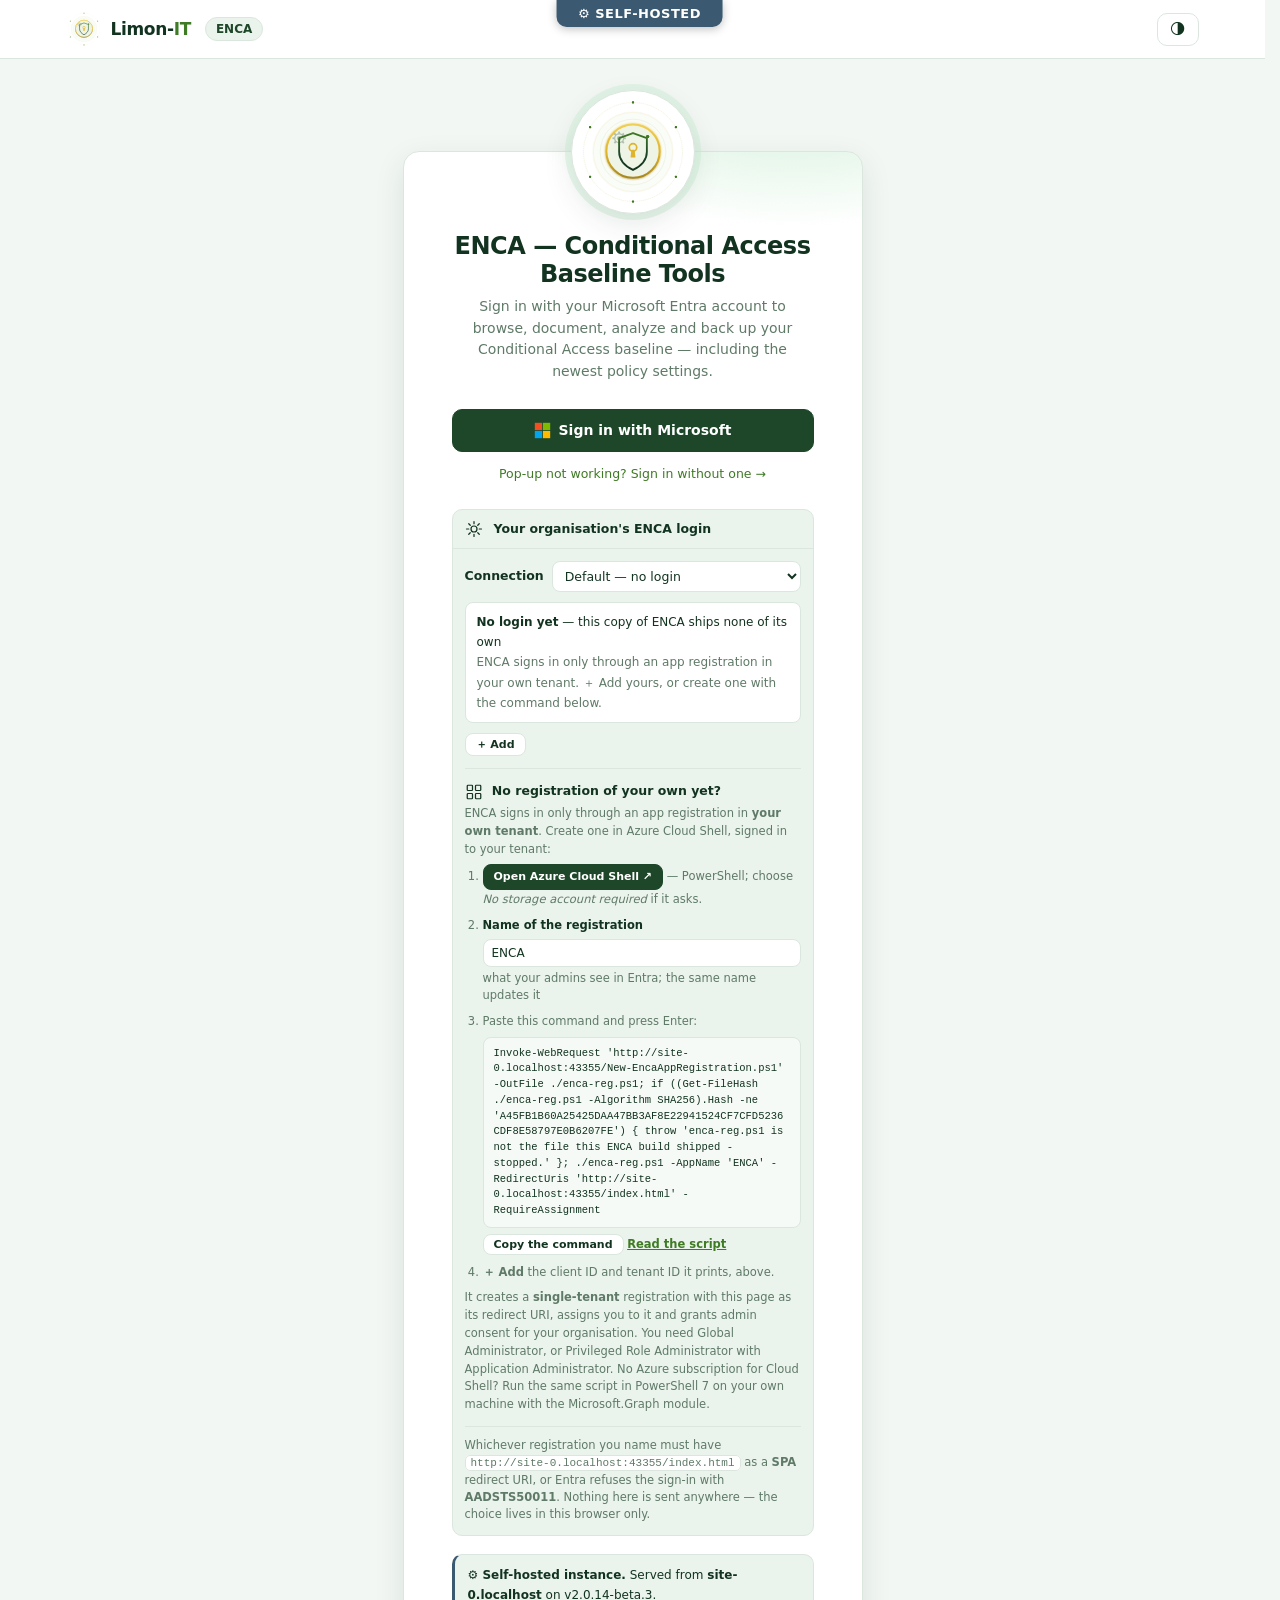
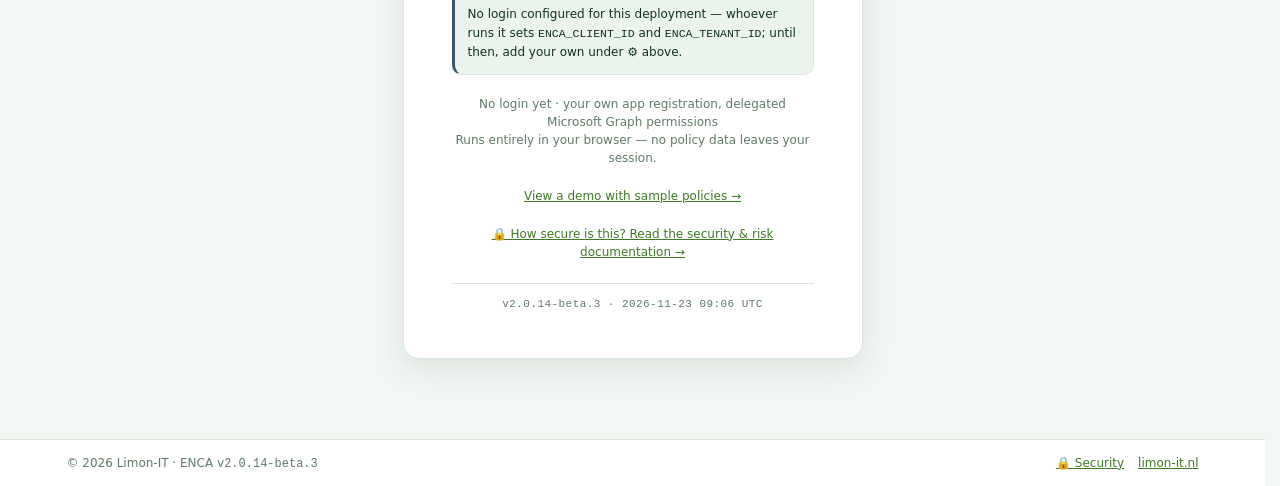
==== index.html @ cac981d9 "33603: 📊 Deployment dashboard 0.7.0 — what's missing for the rollout: Missing (no group, a twin miss" ====
<!DOCTYPE html>
<html lang="en">
<head>
<meta charset="UTF-8">
<meta name="viewport" content="width=device-width, initial-scale=1.0">
<!-- CSP via meta tag (GitHub Pages cannot set headers). Note: frame-ancestors
     is not enforceable from a meta tag. frame-src allows MSAL's hidden iframe
     for silent token renewal; img-src data:/blob: is needed for PNG/PDF export
     and the tenant branding logo.

     management.azure.com is the Azure Resource Manager. It was MISSING here
     from the day js/groupuse.js first read Azure RBAC, so every ARM call the
     app made was blocked by this policy — and because the Group Analyzer
     reports an area it could not read rather than failing, the Azure area
     came back empty and looked like a tenant with no role assignments. A
     silent wrong answer, from a tool whose whole value is being right about
     what it found. Widening connect-src is not something to do lightly; this
     one names a host the app has always intended to reach.

     api.github.com and raw.githubusercontent.com (build 25243, roadmap R36):
     js/baselineLive.js reads the Conditional Access Baseline by Joey
     Verlinden from his repository — two API calls for the latest release and
     its file listing, then the policy JSONs from raw. Read-only, unauthenticated,
     one read per session, and the bundled snapshot stays as the fallback. No
     other file talks to either host. -->
<meta http-equiv="Content-Security-Policy" content="default-src 'self'; script-src 'self'; style-src 'self' 'unsafe-inline'; img-src 'self' data: blob: https://limo.goatcounter.com; connect-src 'self' https://graph.microsoft.com https://login.microsoftonline.com https://management.azure.com https://limo.goatcounter.com https://enca.limon-it.nl https://api.github.com https://raw.githubusercontent.com https://cloudflare-dns.com; frame-src https://login.microsoftonline.com; object-src 'none'; base-uri 'self'; form-action 'self'">
<!-- FIRST: stops the MSAL sign-in popup (and the silent-renewal iframe)
     from loading the whole app and eating its own auth response. -->
<script src="js/popup-guard.js?v=33603"></script>
<title>ENCA · Conditional Access Baseline Tools · Limon-IT</title>
<link rel="icon" id="favicon" href="assets/favicon.svg?v=33603" type="image/svg+xml">
<link rel="stylesheet" href="css/app.css?v=33603">
<!-- Deliberately BLOCKING, before first paint: applies this browser's known
     self-host branding (palette, logo, favicon) so a branded instance never
     flashes the default look on load. No-op without a stored brand. -->
<script src="js/selfhost-boot.js?v=33603"></script>
<!-- Anonymous, aggregate usage counting (GoatCounter): page views and
     tool-open counts only. No cookies, no identifiers, no tenant or policy
     data. count.js is self-hosted so the CSP allows only the count endpoint.
     Blocking it breaks nothing. Disclosed in README.md § privacy. -->
<script src="js/counter.js?v=33603"></script>
<script data-goatcounter="https://limo.goatcounter.com/count" async src="vendor/count.js?v=33603"></script>
<link rel="stylesheet" href="css/workspace.css?v=33603">
<link rel="stylesheet" href="css/workspaces.css?v=33603">
<link rel="stylesheet" href="css/tool-layout.css?v=33603">
<link rel="stylesheet" href="css/list-detail.css?v=33603">
<link rel="stylesheet" href="css/flat-icons.css?v=33603">
</head>
<body>

<header>
  <div class="hwrap">
    <button class="btn workspace-menu" id="workspaceMenu" aria-label="Open navigation" aria-controls="sideNav" aria-expanded="false" hidden>☰</button>
    <div class="logo" id="logoHome" title="Back to tools">
      <img id="brandLogo" src="assets/logo-mark-light.svg?v=33603" width="34" height="34" alt="ENCA">
      <b id="brandOrg">Limon-<span>IT</span></b>
    </div>
    <span class="app-tag" id="brandTag">ENCA</span>
    <!-- The header's own "Tools" home button is gone (build 25258): the tab
         bar under it carries the same home icon, so the two sat one above the
         other doing one job. The logo still goes home too. -->
    <span class="workspace-context" id="workspaceContext" hidden></span>
    <div class="spacer"></div>
    <button class="btn" id="themeBtn" title="Theme: Auto (follows your device)"><span class="tico">🌗</span></button>
    <div class="tenant" id="tenantBox">
      <!-- The account button is the initials circle alone (25259). Tenant,
           signed-in user, Copy tenant ID, Branding settings and Sign out all
           live in its menu — none of them is needed more than once a session,
           and the header is for the tools. -->
      <span class="tag ok" id="baselineBadge" style="display:none;cursor:help" title="Baseline tenant detected — this session behaves differently from a regular tenant: the Gap and MS Learn checks review the persona baseline policies including the ones deployed Off (non-persona policies are skipped), MS Learn's Apply-fixes can write recommended policies here, and 🗄 Backup (JSON) backs up the baseline catalog only — the persona policies and the dependencies they reference, never this tenant's own Conditional Access. On a regular tenant those checks are read-only and scoped to enabled policies, and Backup takes whatever you select.">🧪 baseline tenant</span>
      <button class="acct" id="acctBtn" aria-haspopup="menu" aria-expanded="false" title="Account">
        <span class="avatar" id="avatar"></span>
      </button>
      <div class="acct-menu" id="acctMenu" role="menu" hidden>
        <div class="acct-menu-head">
          <span class="acct-menu-lbl">Tenant</span>
          <b id="tenantName"></b>
          <span class="acct-menu-lbl">Signed in as</span>
          <b id="acctMenuName"></b><span class="mini" id="tenantUser"></span>
        </div>
        <button type="button" role="menuitem" id="copyTenantBtn">Copy tenant ID</button>
        <button type="button" role="menuitem" id="onboardBtn" title="Register ENCA in this tenant, or check the registration this copy signs in with (R59)">🪪 Add my own app registration…</button>
        <button type="button" role="menuitem" id="brandingBtn">Branding settings</button>
        <div class="acct-menu-sep"></div>
        <button type="button" role="menuitem" id="signOutBtn">Sign out</button>
      </div>
    </div>
  </div>
</header>

<!-- Tool tab bar — jump between tools without going back to the home grid.
     Populated from the tool tiles at startup; shown once signed in. -->
<nav class="toolnav" id="toolNav" style="display:none"></nav>

<!-- Side navigation (ported from TUNO) — the console's map: every tool,
     grouped as on the home grid, reachable from anywhere once signed in. The
     tab bar stays and the two do different jobs: the sidebar is WHERE YOU CAN
     GO, the tabs are WHAT YOU HAVE OPEN. Built at sign-in by app.js from the
     home grid's own sections and tiles — never a second copy of the list.
     Hidden below 1240px (the stylesheet's existing narrow breakpoint) and
     on the sign-in screen. -->
<aside class="sidenav" id="sideNav" style="display:none"></aside>

<main>
  <!-- ============ LOGIN ============ -->
  <section id="screen-login" class="screen active">
    <div class="login-card">
      <img id="brandLogoLogin" src="assets/logo-mark-light.svg?v=33603" width="76" height="76" alt="ENCA">
      <h1 id="brandLoginTitle">ENCA — Conditional Access Baseline Tools</h1>
      <p id="brandLoginBlurb">Sign in with your Microsoft Entra account to browse, document, analyze and back up your Conditional Access baseline — including the newest policy settings.</p>
      <button class="btn primary ms-btn" id="signInBtn">
        <svg width="17" height="17" viewBox="0 0 21 21"><rect x="1" y="1" width="9" height="9" fill="#f25022"/><rect x="11" y="1" width="9" height="9" fill="#7fba00"/><rect x="1" y="11" width="9" height="9" fill="#00a4ef"/><rect x="11" y="11" width="9" height="9" fill="#ffb900"/></svg>
        Sign in with Microsoft
      </button>
      <!-- Populated on any failed attempt. Inline rather than an alert: a
           sign-in that fails on a tenant policy is something you read and act
           on, not something you dismiss. -->
      <div class="login-err" id="loginErr" style="display:none"></div>
      <p class="login-alt"><a href="#" id="noPopupLink">Pop-up not working? Sign in without one →</a></p>
      <!-- ⚙ CONNECTION — which app registration, and which tenant (build 25399).
           The registration used to be a deployment-time fact: edit js/authConfig.js,
           or serve a js/authConfig.local.js beside it. That is right for an
           organisation standing up its own copy and wrong for the two things done
           daily — signing in to ANOTHER tenant (a customer's directory; an
           authority change that needs no new registration at all), and trying a
           registration you have just created before committing it to a file.
           Filled and wired by js/connection.js; the choice lives in THIS BROWSER
           and never reaches the site, a server or any tenant. -->
      <details class="login-conn" id="loginConn">
        <summary id="connSummary">⚙ Your organisation's ENCA login</summary>
        <div class="conn-body">
          <div class="conn-row"><label for="connPick">Connection</label><select id="connPick"></select></div>
          <div class="conn-cur" id="connCur"></div>
          <div class="conn-actions">
            <button type="button" class="btn sm" id="connAdd">＋ Add</button>
            <button type="button" class="btn sm" id="connEdit" style="display:none">✎ Edit</button>
            <button type="button" class="btn sm" id="connForget" style="display:none">✕ Forget</button>
          </div>
          <form class="conn-form" id="connForm" style="display:none">
            <label for="connName">Name</label>
            <input id="connName" type="text" autocomplete="off" maxlength="60" placeholder="Contoso — own registration">
            <label for="connClient">Application (client) ID</label>
            <input id="connClient" type="text" autocomplete="off" spellcheck="false" placeholder="00000000-1111-2222-3333-444444444444">
            <p class="conn-hint">Required — from the Overview page of your ENCA registration.</p>
            <label for="connTenant">Tenant</label>
            <input id="connTenant" type="text" autocomplete="off" spellcheck="false" placeholder="contoso.onmicrosoft.com or a tenant ID">
            <p class="conn-hint">Required — the tenant the registration lives in, as its tenant ID or a verified domain. Shared endpoints (<code>organizations</code>, <code>common</code>) are refused: ENCA signs in only through a registration in your own tenant.</p>
            <div class="conn-err" id="connErr" style="display:none"></div>
            <div class="conn-actions">
              <button type="submit" class="btn primary sm">Save &amp; use</button>
              <button type="button" class="btn sm" id="connCancel">Cancel</button>
            </div>
          </form>
          <!-- 🪪 OWN REGISTRATION (R59) — the THIRD answer to the one question
               this panel asks: which registration signs you in. It used to be a
               separate line under the fold, which made two cards of one
               question and let that line offer to sign you in to your own
               tenant while the panel above it said, correctly, "that directory
               only". Painted by paintRoute() in js/connection.js in one of two
               forms, decided by the ACTIVE AUTHORITY and never by the hostname:
               a registration another directory can reach is a foothold the
               wizard can use, a single-tenant one owned by somebody else is
               not, and no wording makes it one. The static markup here is the
               neutral form — what shows if the script never runs. -->
          <div class="conn-route" id="loginOnboard">
            <h4>🪪 No registration of your own yet?</h4>
            <div id="connRouteBody"><p>Register ENCA in your own tenant — which route is open depends on the registration named above.</p></div>
          </div>
          <p class="conn-hint conn-redirect" id="connRedirect"></p>
        </div>
      </details>
      <!-- Filled in by markSelfHostedLogin() in js/app.js, and ONLY on a host
           that is neither BRANDING.host nor BRANDING.betaHost. The ribbon at
           the top of the page is a glance; this is the same fact stated where
           somebody is about to consent, naming the host it is served from and
           the app registration that will receive the consent. -->
      <div class="login-note login-selfhost" id="loginSelfHost" style="display:none"></div>
      <!-- "Multi-tenant" was hard-coded, and on a single-tenant deployment it
           contradicted the self-hosted notice directly above it. setAudience()
           in js/app.js reads it from AUTH_CONFIG.authority on every host, so
           the card cannot disagree with the registration it will actually
           use. Since 32709 there is no multi-tenant case: the static text is
           the single-tenant one, and the script says "No login yet" when the
           copy has none. -->
      <div class="login-note">
        <span id="loginAudience">Single-tenant</span> · your own app registration, delegated Microsoft Graph permissions<br>
        Runs entirely in your browser — no policy data leaves your session.
      </div>
      <div class="login-note"><a href="?demo=1">View a demo with sample policies →</a></div>
      <div class="login-note"><a href="SECURITY.md" id="secLinkLogin" target="_blank" rel="noopener">🔒 How secure is this? Read the security &amp; risk documentation →</a></div>
      <div class="build-stamp" id="buildStamp" title="Build number matches the asset version — if this is not the version you pushed, hard-refresh"></div>
    </div>
  </section>

  <!-- ============ LOADING ============ -->
  <section id="screen-loading" class="screen">
    <div class="login-card">
      <div class="spinner"></div>
      <h1 style="font-size:18px">Reading your tenant…</h1>
      <p class="mini muted" id="loadStatus">Fetching Conditional Access policies</p>
    </div>
  </section>

  <!-- ============ TOOLS HOME ============ -->
  <section id="screen-home" class="screen">
    <!-- TILE TAGS — these are not decoration. A tile carrying NEW, BETA or
         UPDATED is exempt from the home-page collapse (see initHomeSections in
         app.js), so it is always on screen without expanding a section.
           NEW      a tool that did not exist in the previous release
           BETA     shipped, still proving itself; may change or be withdrawn
           UPDATED  an existing tool that changed in this release
         Clear UPDATED at the start of the next cycle — a stale flag takes a slot
         from something that genuinely changed. -->
    <div class="workspace-home-intro"><div><span class="workspace-eyebrow">Conditional Access workspace</span><h1>A clear view. A deliberate change.</h1><p>Inspect policies, review the evidence and prepare your next rollout from one workspace.</p></div><div class="workspace-actions"><button class="btn primary" data-workspace-tool="policies">Open policies →</button><button class="btn" data-workspace-tool="deploy">Plan a rollout</button></div></div>
    <!-- OVERVIEW (25419) — drawn from what sign-in already read and from the
         last result of each on-demand tool. Empty until a tenant is loaded. -->
    <div id="overview" class="overview" hidden></div>
    <h2 class="home-title">Tools <span class="home-count" id="homeCount"></span></h2>
    <!-- TEMPORARY TOOLS — tools that exist for a dated migration or retirement.
         Each one names the date it stops mattering, and the section is removed
         once its last date has passed. Deliberately FIRST on the page: a
         deadline-driven tool that sits below the fold is a tool that gets
         opened after the deadline. -->
    <div class="tool-sec"><h3>⏳ Temporary tools</h3><p>Deadline-driven tools for a dated migration or retirement. Each one names the date it stops mattering — and leaves once that date has passed.</p></div>
    <div class="tools">
      <div class="tool tool-tile" id="toolSmsVoice">
        <div class="tool-ic">📵</div><h3>SMS &amp; voice retirement <span class="tag new">BETA</span> <span class="tag upd">UPDATED</span></h3>
        <p>Microsoft retires its SMS and voice MFA delivery on <b>1 February 2027</b> — and from <b>1 September 2026</b> everyone still enabled for them is auto-enabled for passkeys and nudged at sign-in. Who is still in the SMS/Voice policy scope, who actually has a phone method registered, and who would be <b>locked out</b> — with Markdown and CSV export. <span class="tag">read-only</span></p>
      </div>
      <div class="tool tool-tile" id="toolMemberOf">
        <div class="tool-ic">🧷</div><h3>memberOf retirement <span class="tag new">BETA</span></h3>
        <p>The <code>memberOf</code> dynamic rule operator leaves preview on <b>3 November 2026</b>. Rules still using it don't fail — they <b>stop updating</b> and keep handing out whatever membership they held that day. Scans all <b>three</b> surfaces Microsoft names — dynamic groups, dynamic administrative units and entitlement-management auto-assignment policies — then says what it costs: which <b>Conditional Access</b> policies point at each group, whether it's an <b>include</b> that quietly stops covering joiners or an <b>exclude</b> that becomes a permanent bypass, which groups carry licensing, and which access packages stop being handed out. Owner notification, Markdown and CSV export. <span class="tag ok">reads only</span></p>
      </div>
      <div class="tool tool-tile" id="toolDeviceCleanup">
        <div class="tool-ic">🧹</div><h3>Entra device cleanup <span class="tag new">BETA</span> <span class="tag new">NEW</span> <span class="tag upd">UPDATED</span></h3>
        <p><b>Workspace 03 · Entra Tools.</b> Stale directory devices in two deliberate steps: <b>disable</b> after 30 days without contact, <b>delete</b> after 90 — and only what is already disabled. Every write reads the device again first and back after; a device that woke up is skipped, one re-enabled since is never deleted, and ↩ Re-enable takes a disable back. A Markdown report of everything done. Ported from TUNO T25. <span class="tag block">writes to tenant</span></p>
      </div>
      <div class="tool tool-tile" id="toolAppAccess">
        <div class="tool-ic">🔑</div><h3>App access review <span class="tag new">BETA</span> <span class="tag new">NEW</span></h3>
        <p><b>Workspace 03 · Entra Tools.</b> Every app that can reach this tenant’s data — <b>what it can do</b>, <b>who let it in</b>, <b>whether it is still used</b> — one row per app with the verdict in plain words. App governance for tenants without Defender for Cloud Apps (Business Premium): Tier 0 and endpoint apps first, unverified publishers, unused apps and client secrets; <b>who can do what</b> (assign roles, push to every device, reach every mailbox); the consent settings; and per app approve, restrict, reduce, quarantine or remove — each with its impact and way back first, the decision written on the app. Markdown report and CSV. <span class="tag block">writes to tenant</span></p>
      </div>
      <div class="tool tool-tile" id="toolHarden">
        <div class="tool-ic">🛡</div><h3>Securing M365 <span class="tag new">BETA</span> <span class="tag new">NEW</span></h3>
        <p><b>Workspace 03 · Entra Tools.</b> The tenant's Microsoft 365 security settings read against a hardening baseline — Entra user and group settings, authentication methods, devices, apps and consent, guests, privileged access, SharePoint, mail DNS (SPF, DKIM, DMARC) and Conditional Access — every one a browser can reach. What Microsoft Graph can change is <b>fixed from here</b>: tick the failures, read each change's impact and way back, type FIX; a snapshot makes ↩ Undo possible. What only PowerShell can read (Exchange, Defender for Office, Purview, Teams) comes from a <b>read-only script</b> whose result you load back; portal-only settings are attested, and the attestation is kept in the tenant. Markdown report. <span class="tag block">writes to tenant</span></p>
      </div>
      <div class="tool tool-tile" id="toolEgress">
        <div class="tool-ic">🛰</div><h3>Egress &amp; location impact <span class="tag new">BETA</span> <span class="tag upd">UPDATED</span></h3>
        <p><b>Workspace 03 · Entra Tools.</b> What happens to Conditional Access when sign-ins leave through a <b>different public IP</b> — a cloud proxy such as Netskope or Zscaler, a new office line, a VPN. Paste the egress IPs: every policy with a location condition is judged <b>today</b> (from the trusted office ranges) and <b>via the egress</b>, side by side — over <b>IPv4 and IPv6</b> as separate paths — who would be blocked, who gets an extra prompt, which policy loses its protection — with the country <b>looked up in the sign-in log</b>, an <b>If trusted</b> comparison and a Markdown export. Here until the egress decision (P-2716) is made. <span class="tag ok">reads only</span></p>
      </div>
    </div>
    <div class="tool-sec"><h3>🗂 Explore &amp; document</h3><p>Read your baseline and turn it into something shareable.</p></div>
    <div class="tools">
      <div class="tool tool-tile" id="toolUserImpact">
        <div class="tool-ic">🗣</div><h3>User impact brief</h3>
        <p>The rollout email, written by the tenant itself: what people will notice and what will deliberately no longer be possible, derived from the Conditional Access policies actually deployed — with what is live today kept apart from what changes at go-live. Filter by audience, export as Markdown or a Word document for the communications team.</p>
      </div>
      <div class="tool tool-tile" id="toolPolicies">
        <div class="tool-ic">🗂</div><h3>Policies <span class="tag upd">UPDATED</span></h3>
        <p>Browse all Conditional Access policies as cards, a list or a settings matrix — grouped by persona. One screen, and the action bar does the rest: <b>📄 Create documentation</b> (Word, PDF, PNG or a PNG bundle, with auditor-ready pages for the restricted units protecting exclusion groups), <b>🗄 Backup (JSON)</b> to a zip with its dependencies, <b>🔍 Gap analyse</b>, <b>👥 Assign groups or roles</b>, <b>🎚 Set policy state</b> and <b>⧉ Clone in builder</b> — the three reads falling back to every visible policy when nothing is selected, the writes asking for an explicit pick. Open a card and <b>✎ Edit this policy</b> — first in the card's action row since build 25456: every box a form, a diff of what changes, whole-section writes. On a baseline tenant the document and the backup are scoped to the baseline catalog. <span class="tag block">writes to tenant</span></p>
      </div>
    </div>
    <div class="tool-sec"><h3>🔍 Analyse &amp; simulate</h3><p>Work out what your policies actually do, and to whom.</p></div>
    <div class="tools">
      <div class="tool tool-tile" id="toolAnalyze">
        <div class="tool-ic">🔍</div><h3>Gap analyse <span class="tag upd">UPDATED</span></h3>
        <p>Who your policies actually cover, as a funnel: every user, then the ones a policy targets, then the ones an exclusion takes back out, then the ones holding the licence their own policies oblige. The last stage has its own tab — <b>🎫 Licences</b> — because the obligation is the interesting half: Microsoft's licence usage blade counts who <i>triggered</i> a policy last month, while every user your policies <i>target</i> needs Entra ID P1, and risk conditions need P2.</p>
      </div>
      <div class="tool tool-tile" id="toolWhatIf">
        <div class="tool-ic">🧪</div><h3>What-If <span class="tag upd">UPDATED</span></h3>
        <p>Two ways round the same question, one evaluator behind both. <b>🧪 One sign-in</b> — describe a sign-in (user, app, platform, client, location, device state, risk) and see which policies would apply with the controls required, and which would not and why. <b>⚡ Every simulation</b> — turn it around: per policy, every sign-in the policy <i>implies</i> and the control each one should or should not enforce, optionally narrowed to one user or persona group. Ported from Jasper Baes' CA Validator.</p>
      </div>
      <div class="tool tool-tile" id="toolWhoIs">
        <div class="tool-ic">🕵</div><h3>Who is … to CA <span class="tag new">BETA</span> <span class="tag upd">UPDATED</span></h3>
        <p>Pick the subject; the picture is the same one. <b>🕵 A user</b> — which deployment group she is in and how she got there (direct, or nested via which parent), every policy that reaches her or misses her and why, her sign-ins, the applications she signs in to and which exclusion covers each, her risk, what goes live next. <b>🌊 A group</b> — the same for a whole wave: who is in it and how, which policies target it, how many members an exclusion takes back out, and every member's forecast. <b>⚖ Compare users</b> — two or more side by side, where Conditional Access treats them differently and which group or role membership is behind it. One subject resolver and one policy ladder under all three.</p>
      </div>
      <div class="tool tool-tile" id="toolDeployDash">
        <div class="tool-ic">📊</div><h3>Deployment dashboard <span class="tag new">BETA</span> <span class="tag upd">UPDATED</span></h3>
        <p>The rollout as a picture, the way T28 draws it in TUNO. <b>Every enabled user</b> in the tenant against the <code>CAD-SEC-U-DG-*</code> deploy groups: who is in which group and how (direct, nested through a region group, by hand), who is <b>left out</b> of every group and why, which policies reach each group and in what state, and how many members an <b>exclusion</b> takes back out — a pie, by what. Per group, 🌊's <b>go-live readiness</b> on request. One page, exportable as HTML for people without ENCA. Reads only.</p>
      </div>
      <div class="tool tool-tile" id="toolSpGap">
        <div class="tool-ic">🫥</div><h3>Apps with no service principal <span class="tag new">BETA</span> <span class="tag upd">UPDATED</span></h3>
        <p>Apps that signed in over the last 30 days and have <b>no service principal</b> in this tenant. Such an app is not in the Conditional Access app picker — it can be neither included nor excluded by name; only a policy on All resources reaches it. One Graph call lists them; for each one: which policies would apply the moment it exists, whether a policy already excludes the id (a phantom exclusion), and what Entra recorded on its newest sign-in.</p>
      </div>
      <div class="tool tool-tile" id="toolGroupUse">
        <div class="tool-ic">🔗</div><h3>User or Group analyzer <span class="tag upd">UPDATED</span></h3>
        <p>Where is a group actually used? One group or user checked against Conditional Access, Entra roles, apps and licensing, Intune, Microsoft 365 and Azure RBAC — or sweep every group and find the ones nothing references. <span class="tag grant">extra permissions</span></p>
      </div>
      <div class="tool tool-tile" id="toolExclusions">
        <div class="tool-ic">🚪</div><h3>Exclusion analyzer <span class="tag upd">UPDATED</span></h3>
        <p>Every exclusion across all policies — users, groups (expanded to members, with the nested groups they came through), roles, guest types, apps and locations — in an exclusion × policy matrix, with a risk review that flags an exclusion group fed by nesting.</p>
      </div>
      <div class="tool tool-tile" id="toolAudit">
        <div class="tool-ic">🕓</div><h3>Changes <span class="tag upd">UPDATED</span></h3>
        <p>What moved, from either source. <b>🕓 Audit log</b> — who changed which Conditional Access resource, when, and exactly what changed: a field-level diff of every policy, named location and authentication strength edit, as far back as your licence keeps (about 30 days). <b>📉 Snapshot file</b> — take a snapshot today, compare a later run against it, and see what moved with no retention limit at all, because the history is a file you keep. One diff engine behind both, ranked by severity.</p>
      </div>
      <div class="tool tool-tile" id="toolSignins">
        <div class="tool-ic">🚦</div><h3>Sign-in log <span class="tag upd">UPDATED</span></h3>
        <p>One read of the sign-in window, three questions of it. <b>🚦 Failures</b> — which sign-ins Conditional Access failed <b>or interrupted</b> and which policy did it, per policy: who, on which app, from where, with the controls that weren't met, CSV export and a one-click replay in What-If. <b>🎚 Report-only impact</b> — what happens the day a staged policy goes live, per policy and per user. <b>🛂 Session controls</b> — what a session control actually <i>did</i>, from Defender. <b>🤖 Workload identities</b> <span class="tag new">BETA</span> — the service-principal policies against the service principal sign-ins: who they reach, what they blocked, and who no policy can reach. Tabs over one window and one consent, so switching costs no second read.</p>
      </div>
    </div>
    <div class="tool-sec"><h3>🧬 Compare against a baseline</h3><p>Measure this tenant against a reference set of policies.</p></div>
    <div class="tools">
      <div class="tool tool-tile" id="toolGapCheck">
        <div class="tool-ic">🛡</div><h3>Checks <span class="tag upd">UPDATED</span></h3>
        <p>What is wrong with this baseline, judged against four references — each its own tab, each asking for its own permissions on its own run. <b>🛡 Bypass &amp; Swiss cheese</b> — known Conditional Access bypasses and the holes a stack of policies leaves between them: MFA coverage, FOCI token sharing, break-glass coverage, bypass apps, the persona × control matrix. <b>📘 Microsoft Learn</b> — the exclusions and limitations Microsoft documents, with buildable fixes. <b>📐 CIS 5.2.2</b> — the 17 automated Conditional Access recommendations of the CIS Microsoft 365 Foundations Benchmark, per control. <b>🖥 Intune reality</b> — the other half of a require-compliant-device grant: whether the policy's scope is actually assigned an Intune compliance policy at all. <b>🔑 Passkeys</b> <span class="tag new">BETA</span> — the policies that require a passkey against the Passkey (FIDO2) method: can the people in scope register and use one — and a Configure panel for the method. <b>🎫 CAE &amp; token protection</b> <span class="tag new">BETA</span> — which personas have token protection, on which supported resources and platforms, and where continuous access evaluation is switched off or strict. <b>📏 Naming</b> <span class="tag new">BETA</span> — the CA-number convention checked: unnumbered policies, one number used twice, numbers outside every persona range, and names that say one persona while the number or the assignment says another.</p>
      </div>
      <div class="tool tool-tile" id="toolBaseline">
        <div class="tool-ic">🧬</div><h3>Baseline <span class="tag upd">UPDATED</span></h3>
        <p>Match this tenant against a Conditional Access baseline: which baseline policies are present, outdated or missing — then import the gap. <b>Three catalogs, one picker in the toolbar</b> — <b>🧬 CloudFellows</b> R26.6 (v3.x), <b>🏢 SMB Basic</b> <span class="tag new">BETA</span> (security defaults as Conditional Access, plus Global Secure Access, stricter admins and break-glass — carried by ENCA) and <b>🧩 Joey Verlinden</b>, the community baseline read <b>live from his repository</b> (latest release, with the commit it read) with the bundled 2026.6.1 snapshot as the fallback. The ★ active baseline for this tenant — what every group, vault and exclusion-restore tool works against — is chosen here, after a dry run shows what the switch would change. <b>A tenant on security defaults</b> is recognised — that is why it has no policies — and offered the way across: deploy a baseline in Report-only, read what it would do, then ⇄ switch security defaults off and the policies that replace it on in one run, with ↩ back. A <b>📖 Deployment guide</b> tab gives the order to deploy it in with the reason for each step, and reads the tenant to say what is missing <i>before</i> each one.</p>
      </div>
      <div class="tool tool-tile" id="toolPimBaseline">
        <div class="tool-ic">🧬</div><h3>PIM baseline <span class="tag new">BETA</span> <span class="tag upd">UPDATED</span></h3>
        <p><b>Workspace 02.</b> Match this tenant's Privileged Identity Management against the <b>CloudFellows PIM framework 4.1</b> — Entra, Intune, Exchange, Purview, Defender XDR, Windows 365, Remote Help and Global Secure Access — authored in the cloudfellows.dev tenant, <b>in a profile</b> — Small business, Large · one region or Large · multi-region: every role's PIM settings, the PIM-SG persona groups (active members, eligible for their roles), the Intune and Defender XDR access groups (eligible members; the Defender roles themselves live in the Defender portal) and their membership policies — members never — and, from your <b>regions.csv</b>, each region's units, groups, scoped eligibilities and Intune scopes. <b>Pages</b> for Roles, PIM groups, Regions, Intune RBAC, the catalog and the samples, with Select all above the ticks. <b>🚀 Import ticked →</b> takes what differs into 🚀 Deploy — onboarding from the browser, no script. <b>Read-only</b> itself.</p>
      </div>
      <div class="tool tool-tile" id="toolPimDesigner">
        <div class="tool-ic">🧾</div><h3>Designer — a customer's variant <span class="tag new">BETA</span> <span class="tag upd">UPDATED</span></h3>
        <p><b>Workspace 02.</b> When a customer needs the CloudFellows PIM framework a little different — four hours for Tier 1, their own alert mailbox and approver group, a role one tier up — the <b>variant</b> holds exactly those differences: tiers are edited as tiers, never role by role, and a pair Entra refuses (MFA with an authentication context, approval with nobody to approve) is stopped here. Used for the tenant, 🧬 PIM baseline compares against it and 🚀 Deploy imports it; as a file it goes to the next tenant. Never touches the tenant.</p>
      </div>
      <div class="tool tool-tile" id="toolPimDeploy">
        <div class="tool-ic">🚀</div><h3>Deploy — import from the baseline <span class="tag new">BETA</span> <span class="tag upd">UPDATED</span></h3>
        <p><b>Workspace 02 — onboarding from the browser, no script.</b> Pick what to take from the CloudFellows PIM framework in the tenant's profile — PIM-SG groups, approver groups, role settings, group eligibilities, membership policies, the restricted unit, every region of your regions file, Intune RBAC, the Defender XDR groups (the Entra side; the portal roles are yours), the Exchange and Purview groups with the script that puts them in their role groups — read the WhatIf (every operation in order, what changes for people, how to put it back), type the tenant's domain and apply. The run ledger shows each step; every rule changed is kept in a backup that <b>↩ Put back</b> restores. Nothing is ever removed. <span class="tag block">writes to tenant</span></p>
      </div>
      <div class="tool tool-tile" id="toolPimRoles">
        <div class="tool-ic">🎖</div><h3>Roles &amp; assignments <span class="tag new">BETA</span></h3>
        <p><b>Workspace 02.</b> Who holds what: every Entra role anybody holds, and per assignment who (a person, a group, an app), how (eligible, active and permanent, active until a date, activated right now), where (tenant-wide or one administrative unit) and until when. Groups are opened up — their active and eligible members become rows <b>through the group</b> — so "who can become Global Administrator" is answered in people. Tier from the framework, last activation, what ends within 30 days, and findings: permanent active outside the framework, people eligible directly instead of through a PIM-SG group, eligibility that never expires. <b>Read-only.</b></p>
      </div>
      <div class="tool tool-tile" id="toolPimReport">
        <div class="tool-ic">📋</div><h3>PIM report <span class="tag new">BETA</span> <span class="tag upd">UPDATED</span></h3>
        <p><b>Workspace 02.</b> The current situation on one page: which roles each PIM-SG group holds and how (active on the job path, eligible on the direct path), the member policy of every group and the policy of every role against the CloudFellows PIM framework, who is in the groups and who approves, and the standing access outside PIM. Findings carry the impact and the way back. ⤓ Markdown downloads one file with the diagram embedded. <b>Read-only.</b></p>
      </div>
      <div class="tool tool-tile" id="toolPimDoc">
        <div class="tool-ic">📄</div><h3>PIM documentation <span class="tag new">BETA</span></h3>
        <p><b>Workspace 02.</b> One handover for this tenant, readable here and downloadable as Markdown: the <b>CloudFellows PIM framework</b> as it applies in the tenant's profile, with the customer's variant, the modules switched on and the regions file folded in — the model, the tiers setting by setting, every role and group, approvers and break-glass, the activation guide, Intune, Exchange and Purview, Defender XDR and Global Secure Access, regions, restricted units, the Conditional Access it needs and what is done outside the browser. <b>As designed</b> from the catalog alone, or <b>+ as found</b> with an "In this tenant" column from 🧬 PIM baseline's read. Diagrams embedded; chapters ticked. What 📄 Create documentation does for Conditional Access, for PIM. <b>Read-only.</b></p>
      </div>
      <div class="tool tool-tile" id="toolIntuneRbac">
        <div class="tool-ic">📱</div><h3>Intune RBAC <span class="tag new">BETA</span></h3>
        <p><b>Workspace 02.</b> Intune's side of the CloudFellows PIM framework — Intune has no administrative units and no PIM, so the framework uses its own objects: <b>role assignments</b> held by the PIM-SG-INT-* access groups (eligible members, activated for a shift), <b>scope groups</b>, <b>scope tags</b> with their automatic assignment, and the custom role <b>INT-ROLE-Regional-Ops</b> permission by permission. Central assignments from the profile, regional ones from your regions file; every other assignment is listed with a finding when its members hold the role standing. Its verdicts fill 🗺 Regions' Intune rows. <b>Read-only.</b></p>
      </div>
    </div>
    <div class="tool-sec"><h3>✍️ Manage the tenant</h3><p>The tools that write. Each one confirms before it changes anything.</p></div>
    <div class="tools">
      <div class="tool tool-tile" id="toolCaGroups">
        <div class="tool-ic">👥</div><h3>Conditional Access groups <span class="tag upd">UPDATED</span></h3>
        <p><b>Scope by workload (6.0):</b> Used by CA policies, Used by PIM-buddy or Used by GSA, picked by the workspace you come from — 01, 02 or 03 (where it is called Groups). One read, then everything is a row: every group the baseline expects or a policy references, with its status, members (direct and nested), the policies that use it and its protection — and a detail panel for the one you click: members as a tree with add and remove, policies, protection, history. Create, assign, protect, migrate, import and compare from the rows you tick. <span class="tag block">writes to tenant</span></p>
      </div>
      <div class="tool tool-tile" id="toolProtect">
        <div class="tool-ic">🔒</div><h3>Protect exclusions <span class="tag upd">UPDATED</span></h3>
        <p>Two locks per CA exclusion group on one row: a <b>restricted management administrative unit</b> so only AU-scoped roles can change the members, and <b>nesting disabled</b> so no group can be put inside. The break-glass group's <b>accounts</b> go into the unit too, and every unit is checked for a scoped Groups and User Administrator. <span class="tag block">writes to tenant</span></p>
      </div>
      <div class="tool tool-tile" id="toolLocations">
        <div class="tool-ic">🧩</div><h3>Policy building blocks <span class="tag upd">UPDATED</span></h3>
        <p><b>🏗 Builder</b> <span class="tag new">BETA</span> — one guided screen for a policy, blank, from a baseline template, or from a policy selected elsewhere, preflighted in What-If and born report-only. The four kinds of object a policy <i>references</i>, each on its own tab, plus the bin they land in when deleted. <b>🌐 Locations</b> — IP ranges and countries, with what is wrong with them: dangling references, empty country locations, overly broad ranges — and, in the <b>vs. sign-ins</b> view <span class="tag new">BETA</span>, which trusted or policy-used location nobody signs in from any more. <b>💪 Strengths</b> and <b>🎫 Contexts</b> — the authentication strengths a policy grants and the contexts it is scoped to. <b>📜 Terms of use</b> — the agreements it requires. <b>♻ Deleted</b> — everything still inside the 30-day restore window, policies and locations, with one-click restore. Every tab says which policies use each row, from one shared lookup, and refuses a delete that would leave a policy pointing at nothing. <span class="tag block">writes to tenant</span></p>
      </div>
      <div class="tool tool-tile" id="toolRmau">
        <div class="tool-ic">🛡</div><h3>Administrative units <span class="tag upd">UPDATED</span></h3>
        <p><b>Every unit, restricted and regular</b> — what it holds, who holds a role at its scope (active and eligible), and what it holds that it should not: a CA group a scoped admin can change, a role held directly and permanently, two desks on the same people, a paused rule, a unit nothing uses. <b>In 02 PIM-buddy: the PIM lens</b> — AU-RM-Executives and the desk scoped on it, no PIM object in any restricted unit, and the units against your regions file. Manage restricted management administrative units — the vaults that shield CA exclusion groups from tenant-wide admins. One vault per persona of the active baseline (CloudFellows or Joey Verlinden). List them with members and scoped role grants, edit, add or remove members, grant scoped administrators, create and delete. The restricted flag itself is immutable, and the tool says so.</p>
      </div>
      <div class="tool tool-tile" id="toolEncaAccess">
        <div class="tool-ic">🔐</div><h3>ENCA access <span class="tag new">BETA</span> <span class="tag new">NEW</span></h3>
        <p>The two PIM groups for the people who use this workspace. <b>PIM-SG-ENCA-CA-Read</b> — Global Reader and Security Reader, active, for everyone who opens ENCA. <b>PIM-SG-ENCA-CA-Admin</b> — Conditional Access Administrator, the custom <b>ENCA CA Group Operator</b> (tenant-wide and at every restricted CA-RMAU-* unit) and Authentication Policy Administrator, eligible: activate the role the task needs. Every row says why that role. Read, preview, type the domain, apply, read back — and ↩ undo the run. Optional: the design's activation settings, and locking ENCA to the two groups. <span class="tag block">writes to tenant</span></p>
      </div>
      <div class="tool tool-tile" id="toolGsa">
        <div class="tool-ic">🌐</div><h3>Global Secure Access <span class="tag new">BETA</span> <span class="tag upd">UPDATED</span></h3>
        <p><b>Workspace 03 · Entra Tools.</b> Make stolen tokens useless: every link Global Secure Access needs before a <b>compliant-network-only</b> Conditional Access policy can go on — licence, the tenant activated, the <b>Microsoft traffic profile</b> on and assigned, signalling, the compliant network location, the client on devices (Windows and macOS each in its own lane, ready only when Global Secure Access has seen the devices), the policy, and the proof from the sign-in log — on one board; once it is ready, <b>📈 Monitor</b> watches the traffic: devices, the traffic log, Global Secure Access alerts and sign-ins that went around the tunnel. Each missing link that lives in Entra or Intune has its fix, described with its impact and its way back before it runs. Internet Access and Private Access come later. <span class="tag block">writes to tenant</span></p>
      </div>
      <div class="tool tool-tile" id="toolDeploy"><div class="tool-ic">↗</div><h3>Guided rollout <span class="tag new">NEW</span></h3><p>CloudFellows from a backup ZIP, Joey via Fetch latest, SMB Basic from ENCA's own copy. Review the import, observed impact and enforcement with the existing confirmations.</p></div>
      <div class="tool tool-tile" id="toolImport">
        <div class="tool-ic">📥</div><h3>Import <span class="tag upd">UPDATED</span></h3>
        <p>Restore a backup or a baseline (zip, folder or Joey's repository): groups created and attached by name, dependencies first, policies staged Off and verified — landing Off or Report-only; re-attach earlier imports; the six E-Admins created from ENCA's own copy. <span class="tag block">writes to tenant</span></p>
      </div>
    </div>
    <div class="tool-sec"><h3>❓ Help</h3></div>
    <div class="tools">
      <div class="tool tool-help" id="toolChangelog">
        <div class="tool-ic">📋</div><h3>What's new</h3>
        <p>Everything added or changed in ENCA, newest first — the full changelog behind the overlay you get after signing in.</p>
      </div>
      <div class="tool tool-help" id="toolRoadmap">
        <div class="tool-ic">🗺</div><h3>Roadmap <span class="tag upd">UPDATED</span></h3>
        <p>Where ENCA is heading next — the ideas being worked toward, in the open, so you know what to expect and can say what matters most.</p>
      </div>
      <!-- 32439: hidden unless this is the publisher's beta site AND the
           signed-in tenant is cloudfellows.dev (promoteShown in js/app.js).
           Never ported: the queue does not exist in a production build. -->
      <div class="tool tool-help" id="toolPromote" hidden>
        <div class="tool-ic">🚚</div><h3>Waiting for production <span class="tag new">BETA SITE</span></h3>
        <p>What is on beta and not yet in production — one promotion order per workspace, checked before it is exported.</p>
      </div>
      <div class="tool tool-help" id="toolPermissions"><div class="tool-ic">🔑</div><h3>Permissions in this session</h3><p>View granted permissions, request consent and inspect revocation guidance.</p></div>
      <div class="tool tool-help" id="toolHelp">
        <div class="tool-ic">❓</div><h3>Help</h3>
        <p>How every tool works and what to expect from each option — opens in its own tab, jump back to any tool anytime.</p>
      </div>
    </div>
    </div>



    <details class="list-card readme workspace-about"><summary>About ENCA, permissions and credits</summary>
      <p><b>ENCA</b> (Entra Conditional Access) is a toolset for reviewing and managing policies for your Microsoft Entra Conditional Access baseline.
        <b>List Policies</b> shows every policy as cards, a list or a settings matrix, grouped by persona (CA number ranges).
        <b>Create documentation</b> turns all or selected policies into shareable documentation — Word, PDF, PNG or a PNG bundle.
        <b>Gap analyse</b> builds a users × policies impact matrix: which policies apply to whom, who bypasses a policy via exclusions (and why),
        whether a bypass is covered elsewhere, and who gets no MFA from any policy.
        <b>Best-practice &amp; bypass checks</b> checks the baseline against known CA bypasses and the Swiss-cheese defense model — MFA coverage,
        FOCI token sharing, resource-exclusion scope leaks, break-glass coverage, known bypass apps, and a persona × control coverage matrix.
        <b>Baseline Policies</b> matches this tenant against the CloudFellows R26.6 (v3.x) baseline on the CA number and compares versions, so you see at a glance which baseline policies are present, outdated or missing — with a Markdown gap report and a hand-off to Import.
        <b>MS Learn checks</b> compares your policies against exclusions, limitations and upcoming behavior changes documented on learn.microsoft.com —
        missing break-glass exclusions, token protection limits, Teams Rooms / Surface Hub impact, required app exclusions and control retirements — and can build the corrected policy for you (new version, state Off, downloadable; never written to your tenant).
        <b>Backup</b> downloads the raw JSON definitions of your policies in one zip.
        <b>Conditional Access groups</b> is the one place the groups live: it checks the tenant against the expected baseline set, creates the missing ones,
        reads their members into a members × groups matrix, and assigns them to policies (replace, add, or set to All Users) — always behind an explicit review step.</p>

      <h4>Permissions</h4>
      <p>The app uses <b>delegated, read-only</b> Microsoft Graph permissions for its base tools, consented once per tenant by an administrator —
        see the permission overview above for the exact scopes and their live status.
        The read-only tools never write to your tenant, and the signed-in user only needs a reader role such as Security Reader or Global Reader.
        The <b>Conditional Access groups</b> tool additionally requests <code>Policy.ReadWrite.ConditionalAccess</code> on demand (incremental consent) and requires a role
        that can edit Conditional Access, such as Conditional Access Administrator or Security Administrator.
        Creating missing groups uses ordinary security groups with nesting disabled; dynamic groups retain their rule. This requests <code>Group.ReadWrite.All</code> and <code>Group-NestingSupport.ReadWrite.All</code>. Scoped role grants are a separate privileged operation.</p>

      <h4>Credits &amp; thanks</h4>
      <p>These community projects shaped the tools, and all deserve the credit:</p>
      <ul>
        <li><b>idPowerToys</b> — by <b>Merill Fernando</b>. The Conditional Access documenter that started all of this:
          the idea that a CA baseline should be readable as a document rather than clicked through in the portal.
          These tools are the web successor to that documenter, extended to the newest CA settings.</li>
        <li><b>Conditional Access Impact Matrix</b> — by <b>Jasper Baes</b>. The users × policies impact model behind the
          <b>Gap analyse</b> tool: working out which policies actually apply to a given user, who bypasses a policy through an
          exclusion, and whether that bypass is covered somewhere else.</li>
        <li><b><a href="https://github.com/jasperbaes/Conditional-Access-Validator" target="_blank" rel="noopener noreferrer">Conditional Access Validator</a></b> — by <b>Jasper Baes</b>, part of his Conditional Access Blueprint.
          The simulation generator behind the <b>CA validator</b> tool: deriving, per policy, the sign-in scenarios it implies and the control each one should (or should not) enforce. Reimplemented here as a report only (no Maester test-code generation). Licensed <b>CC BY-NC-SA 4.0</b>.</li>
        <li><b>Conditional Access Baseline</b> — by <b>Joey Verlinden</b>. A minimised community baseline on top of the Microsoft
          Conditional Access framework, included here as a second catalog in <b>Baseline Policies</b> so a tenant can be measured
          against it the same way. The policy set and naming convention are his; these tools only read and compare.</li>
        <li><b>CA Policy Analyzer</b> — by <b>jhope188</b>. The inspiration for the <b>Best-practice &amp; bypass checks</b> set:
          best-practice and known-bypass checks laid out against the Swiss-cheese layered-defense model.</li>
        <li><b><a href="https://www.tiagoscarvalho.com/scripts-automation/ca-exclusions-audit" target="_blank" rel="noopener noreferrer">Audit Conditional Access Exclusions with PowerShell</a></b> — by <b>Tiago S. Carvalho</b>.
          The governance flag patterns behind the <b>Risk review</b> in the Exclusion analyzer: privileged roles excluded, all-guest exclusions,
          direct user exclusions, oversized exclusion lists, stale disabled accounts and report-only exclusions.</li>
        <li><b><a href="https://github.com/cdell2222/m365-security-toolkit" target="_blank" rel="noopener noreferrer">M365 Security Toolkit</a></b> — by <b>Charlie Delmotte</b>. The checks behind the <b>Cross-tenant</b> tab of 🛡 Checks:
          default and partner cross-tenant access, trusted external MFA and devices, cross-tenant sync, automatic redemption and dead partner entries.</li>
        <li><b>⬇ Export baseline <span class="tag new">NEW</span></b> (build 25463) — on the reference tenant only. The same export 🗄 Backup gives on the Policies screen, opened from here and with a <b>persona chooser</b>: only the personas this tenant holds, each with its count, and the policy and dependency totals move as you tick. <b>Dependencies</b> — groups, authentication strengths, named locations, authentication contexts, terms of use, in per-category folders with the migration table — are ticked when it opens, because a baseline taken elsewhere without them is not taken. With nothing ticked it says zero and will not download.</li>
        <li><b><a href="https://www.chanceofsecurity.com/post/microsoft-entra-conditional-access" target="_blank" rel="noopener noreferrer">Microsoft Entra Conditional Access blog series</a></b> — by <b>Sebastian F. Markdanner</b> (Chance of Security).
          A deep, practical walk-through of designing a persona-based Conditional Access framework; several of his policy designs also informed the CloudFellows baseline bundled here.</li>
      </ul>
      <p class="mini">All are independently reimplemented here in browser-side JavaScript against Microsoft Graph — no code was copied.
        Thanks also to the Conditional Access community whose baselines this tool is designed to compare against:
        Kenneth van Surksum, Joey Verlinden, Sebastian F. Markdanner and Claus Jespersen (Zero Trust persona framework).</p>

      <h4>Security</h4>
      <p>Everything runs in your browser — there is no backend and tenant data stays in browser memory and is exchanged directly with the relevant Microsoft API; downloaded exports are files you keep.
        Sign-in uses Microsoft Entra (MSAL, authorization code flow with PKCE, no client secret); tokens live in session storage and are gone when the tab closes.
        The <b>⚙ connection</b> control on the sign-in card chooses <i>which app registration and which tenant</i> that sign-in uses — the registration this copy ships with, or one of your own, named by its client ID.
        It sets only those two things (never the permissions asked for, nor which Graph endpoint is called), the choice is kept in this browser and sent nowhere, and whichever registration you name must carry this page's address as a SPA redirect URI.
        Graph tokens are attached only to <code>graph.microsoft.com</code>; optional Azure RBAC reads use a separate token for <code>management.azure.com</code> (both hostname-validated); 🛡 Securing M365's mail-DNS check asks Cloudflare's public DNS-over-HTTPS resolver (<code>cloudflare-dns.com</code>) for your mail domains' SPF, DKIM and DMARC records — public names only, never a token; a strict Content-Security-Policy is enforced,
        and all JavaScript libraries are self-hosted — nothing loads from third-party CDNs at runtime.
        Exports are generated locally on your machine and carry your tenant's branding, not this tool's.</p>
    </details>
  </section>

  <!-- ============ POLICIES (cards default · list · matrix) ============ -->
  <section id="screen-list" class="screen tool">
    <div class="workspace-heading" id="workspaceHeading"><div><span class="workspace-eyebrow">Conditional Access</span><h1>Policies</h1><p id="workspaceRead"></p></div><button class="btn primary" data-workspace-tool="deploy">Plan a rollout →</button></div>
    <div class="workspace-counts" id="workspaceCounts"></div>
    <div class="toolbar" id="plToolbar">
      <div class="search">
        <svg width="16" height="16" viewBox="0 0 24 24" fill="none" stroke="currentColor" stroke-width="2"><circle cx="11" cy="11" r="7"/><path d="m21 21-4-4"/></svg>
        <input id="searchBox" aria-label="Search policies" placeholder="Search policies…">
      </div>
      <div class="seg" id="plViewSeg">
        <button class="active" id="viewCards">Cards</button>
        <button id="viewList">List</button>
        <button id="viewMatrix">Matrix</button>
      </div>
      <div class="chip-filter" id="stateChips"></div>
      <button class="btn" id="anBack" style="display:none" title="Leave Gap analyse and return to the policy views">← Back to policies</button>
      <label class="chk selall" id="selAllWrap" title="Select or clear every policy matching the current filter"><input type="checkbox" id="selAllTop"> <span id="selAllLabel">Select all</span></label>
      <div class="tb-actions">
        <button class="btn" id="collapseAllBtn" title="Expand or collapse all persona sections">⊟ Collapse all</button>
        <button class="btn" id="hkBtn" style="display:none" title="Older policy versions — review status, scope and controls">🧹 Housekeeping</button>
        <button class="btn" id="dupBtn" style="display:none" title="The same policy twice — keep one, bring what you need across, delete the copy">👯 Duplicates</button>
        <button class="btn" id="plFull" style="display:none" title="Open the settings matrix full screen">⤢ Full screen</button>
        <button class="btn" id="refreshBtn" disabled title="Fetch the latest policies from Entra">⟳ Refresh</button>
      </div>
    </div>

    <!-- Persona filter. Its own row rather than more chips in the toolbar: the
         toolbar already wraps on a laptop, and a tenant can carry a dozen
         personas. Only the personas this tenant actually has get a chip, and
         the counts follow the state filter and the search so a chip says how
         many you would get, not how many exist. Several can be on at once —
         "Admins and E-Admins" is a real question and the chips show which. -->
    <div class="persona-filter" id="personaFilter" style="display:none">
      <span class="mini muted persona-filter-lead">Persona</span>
      <div class="chip-filter" id="personaChips"></div>
    </div>

    <!-- The single action row for this screen. Visible whenever policies are
         loaded, not only when something is selected: Documentation, Backup and
         Gap analyse fall back to every visible policy when the selection is
         empty, while the two tenant-writing actions require an explicit pick. -->
    <div class="selbar" id="selbar">
      <span id="selLead"><b id="selCount">0</b> policies selected</span>
      <span class="mini selhint" id="selHint"></span>
      <div class="spacer"></div>
      <div class="sel-actions">
        <button class="btn sm" id="selActDoc" title="Create documentation">📄 Documentation</button>
        <button class="btn sm" id="selActBackup" title="Download raw JSON definitions">🗄 Backup</button>
        <button class="btn sm" id="selActAnalyze" title="Users × policies impact matrix">🔍 Gap analyse</button>
        <button class="btn sm" id="selActBuild" title="A new policy from the selected one in the 🏗 Policy builder — the next free number in its range, in report-only. To change a policy, open its card and press ✎ Edit this policy, or pick it in the builder's 🗂 start">⧉ Clone in builder</button>
        <button class="btn sm" id="selActAssign" title="Change the group or directory-role assignment — writes to your tenant">👥 Assign groups or roles</button>
        <button class="btn sm" id="selActState" title="Switch On / report-only / Off — writes to your tenant">🎚 Policy state</button>
        <span class="sel-sep"></span>
        <button class="btn sm danger" id="selActDelete" title="Permanently delete the selected policies — cannot be undone">🗑 Delete</button>
      </div>
      <button class="btn ghost" id="clearSelBtn">Clear</button>
    </div>

    <p class="workspace-meta" id="workspaceListMeta"></p>
    <div class="cards" id="cardsView"></div>
    <div class="policy-workspace" id="policyWorkspace">

    <div class="list-card" id="listView" style="display:none">
      <table class="plist" id="ptable">
        <thead><tr>
          <th><input type="checkbox" id="selAll" aria-label="Select all visible policies"></th>
          <th>Policy</th><th>State</th><th>Users</th><th>Target resources</th><th>Grant</th><th>Modified</th>
        </tr></thead>
        <tbody></tbody>
      </table>
    </div>

      <aside id="workspaceInspector" class="workspace-inspector" aria-label="Policy details" hidden></aside>
    </div>
    <div class="scroll-hint" id="matrixHint" style="display:none">◂ ▸ Scroll horizontally to see all policies</div>
    <div class="matrix-wrap" id="matrixView" style="display:none">
      <table class="matrix" id="mtable"></table>
    </div>

    <!-- Impact analysis (users × policies) — computed only when Analyze is clicked -->
    <div id="analyzeView" style="display:none">
      <div class="list-card" id="anIntro" style="padding:26px">
        <h3 style="margin-bottom:6px" data-tool-head="toolAnalyze"></h3>
        <p class="mini" style="max-width:640px;line-height:1.5;margin-bottom:16px">
          Builds a users × policies matrix: which policies are assigned to each user, who
          bypasses a policy via exclusions (and why), and whether another enabled policy
          gives that person the <b>same protection</b> — same users, same conditions, same
          controls — with the missing requirement named when it does not. Also who no MFA
          policy targets at all. Fetches all users and expands every group/role referenced
          by your policies — on large tenants this can take a few minutes.
        </p>
        <div style="display:flex;gap:10px;align-items:center;flex-wrap:wrap">
          <select id="anScope" class="btn" style="cursor:pointer">
            <option value="all">All users</option>
            <option value="member">Members only</option>
            <option value="guest">Guests only</option>
            <option value="named">Only these users or groups…</option>
          </select>
          <label class="chk" style="margin:0"><input type="checkbox" id="anReportOnly"> Include report-only policies</label>
          <button class="btn primary" id="anRun">Run analysis</button>
          <span class="mini" id="anStatus"></span>
        </div>
        <!-- R29: judge only who was asked about. A group means its MEMBERS,
             nested ones included, or the answer is about a group rather than
             about people. -->
        <div id="anNamed" style="display:none;margin-top:10px">
          <div style="display:flex;gap:8px;flex-wrap:wrap;align-items:center">
            <input id="anNamedSearch" list="anNamedList" class="btn" style="cursor:text;flex:1;min-width:240px" placeholder="User (UPN or name) or group…" autocomplete="off" spellcheck="false">
            <datalist id="anNamedList"></datalist>
            <button class="btn" id="anNamedAdd">Add</button>
          </div>
          <div id="anNamedPicks" class="an-picks"></div>
          <p class="mini muted" id="anNamedHint" style="margin:6px 0 0">A group is expanded to its members, nested groups included — the scan judges people, not groups.</p>
        </div>
      </div>

      <div id="anBusy" style="display:none"></div>

      <div id="anResults" style="display:none">
        <div id="anScopeBanner" class="an-scoped" style="display:none"></div>
        <!-- Coverage flow (T03) — the funnel from everyone in scope down to
             the users your policies actually reach, protect and license. -->
        <div id="anCoverage"></div>
        <div class="an-cards" id="anCards"></div>
        <div class="toolbar" id="anToolbar">
          <div class="search"><input id="anSearch" placeholder="Search user or UPN…"></div>
          <select id="anType" class="btn" style="cursor:pointer">
            <option value="">All user types</option>
            <option value="member">Members only</option>
            <option value="guest">Guests only</option>
          </select>
          <select id="anGroup" class="btn" style="cursor:pointer;max-width:280px"><option value="">All groups</option></select>
          <input id="anGroupInput" class="btn" style="width:200px;cursor:text" placeholder="Add group (name or ID)…">
          <button class="btn" id="anGroupAdd">+ Add</button>
          <div class="seg">
            <button class="active" id="anTabUsers">Users</button>
            <button id="anTabCohorts">Cohorts</button>
            <button id="anTabMatrix">Matrix</button>
          </div>
          <div class="tb-actions">
            <button class="btn" id="anFull" style="display:none" title="Open the matrix full screen">⤢ Full screen</button>
            <button class="btn lemon" id="anExport">Export HTML report</button>
          </div>
        </div>
        <div class="list-card" id="anUsersWrap">
          <table class="plist an-table">
            <thead><tr><th>User</th><th class="num">Applied</th><th class="num">Enforced</th><th class="num">Bypassing</th><th class="num">Risky</th><th>MFA policy</th></tr></thead>
            <tbody id="anBody"></tbody>
          </table>
        </div>
        <div class="list-card" id="anCohortsWrap" style="display:none;padding:14px 16px"></div>
        <div id="anMatrixWrap" style="display:none">
          <div class="an-pager">
            <button class="btn" id="anMPrev">←</button><span id="anMPage" class="mini"></span><button class="btn" id="anMNext">→</button>
            <span class="mini">✓ applied · <span style="color:var(--report)">✓</span> report-only · <span style="color:var(--off)">✗</span> bypassing (hover for reason) · · not in scope</span>
            <span class="mini muted" id="anMScope" style="margin-left:auto"></span>
          </div>
          <div class="list-card mwrap-x" id="anMScroll">
            <table class="mtable"><thead><tr id="anMHead"></tr></thead><tbody id="anMBody"></tbody></table>
          </div>
        </div>
      </div>
    </div>
  </section>

  <!-- ============ MS LEARN CHECKS ============ -->
  <section id="screen-mslearn" class="screen tool">
    <div class="list-card readme" id="mlHead"></div>
    <div class="toolbar" id="mlToolbar">
      <div class="seg">
        <button class="active" id="mlTabFindings">Findings</button>
        <button id="mlTabFixes">Suggested fixes</button>
        <button id="mlTabLearn" title="What changed on Microsoft Learn for Conditional Access — read once a week, no tenant call">📰 Learn changes</button>
      </div>
      <div class="chip-filter" id="mlChips"></div>
      <label class="chk" id="mlDisabledWrap" style="margin:0"><input type="checkbox" id="mlDisabled"> Include Off (disabled) policies <span class="mini" id="mlDisabledNote"></span></label>
      <div class="tb-actions">
        <button class="btn" id="mlRefresh" title="Fetch the latest policies from Entra and re-check">⟳ Refresh</button>
        <button class="btn" id="mlApply" style="display:none">⚡ Apply in tenant <span class="tag block">writes</span></button>
        <button class="btn lemon" id="mlFixZip" style="display:none">⤓ Download all (zip)</button>
        <button class="btn" id="mlLearnWo" style="display:none" title="The decisions made here, and the work they order, as a markdown work order for a session">📋 Work order</button>
      </div>
    </div>
    <div class="tool-body" id="mlBody"></div>
  </section>

  <!-- ============ EXCLUSION ANALYZER ============ -->
  <section id="screen-exclusions" class="screen tool">
    <div class="list-card readme" id="exHead"></div>
    <div class="toolbar" id="exToolbar">
      <div class="search">
        <svg width="16" height="16" viewBox="0 0 24 24" fill="none" stroke="currentColor" stroke-width="2"><circle cx="11" cy="11" r="7"/><path d="m21 21-4-4"/></svg>
        <input id="exSearch" placeholder="Search exclusions or users…">
      </div>
      <div class="seg">
        <button id="exTabEntities">Exclusions</button>
        <button class="active" id="exTabMatrix">Matrix</button>
        <button id="exTabUsers">Effective users</button>
        <button id="exTabRisk">Risk review</button>
      </div>
      <div class="chip-filter" id="exChips"></div>
      <div class="tb-actions">
        <button class="btn" id="exRescan" title="Re-scan exclusions from the tenant">⟳ Rescan</button>
        <button class="btn" id="exExpand" title="Open the matrix full screen">⤢ Full screen</button>
        <button class="btn" id="exMd">Export MD</button>
        <button class="btn lemon" id="exCsv">Export CSV</button>
      </div>
    </div>
    <div class="scroll-hint" id="exHint" style="display:none">◂ ▸ Scroll horizontally to see all policies</div>
    <div id="exPager" class="an-pager" style="display:none">
      <button class="btn" id="exPrev">←</button><span id="exPage" class="mini"></span><button class="btn" id="exNext">→</button>
    </div>
    <div class="tool-body" id="exBody"></div>
  </section>

  <!-- Generic matrix popout. Every matrix view uses this: the view's own
       toolbar and body are MOVED into the panel (not cloned), so all existing
       filters, search boxes and buttons keep working untouched. -->
  <div class="fs-bg" id="fsModal">
    <div class="fs-panel">
      <div class="fs-head">
        <b id="fsTitle">Matrix</b>
        <div class="fs-controls" id="fsControls"></div>
        <div class="spacer"></div>
        <button class="btn" id="fsClose">Close ✕</button>
      </div>
      <div class="fs-body" id="fsBody"></div>
    </div>
  </div>

  <!-- ============ BASELINE POLICIES ============ -->
  <!-- ============ CONDITIONAL ACCESS GROUPS ============ -->
  <section id="screen-cagroups" class="screen tool">
    <div class="list-card readme" id="cgHead"></div>
    <div class="toolbar" id="cgToolbar">
      <div class="search">
        <svg width="16" height="16" viewBox="0 0 24 24" fill="none" stroke="currentColor" stroke-width="2"><circle cx="11" cy="11" r="7"/><path d="m21 21-4-4"/></svg>
        <input id="cgSearch" placeholder="Search group name, object ID or member…">
      </div>
      <div class="seg" id="cgTabs" style="display:none">
        <button class="active" data-cgtab="check">① Check</button>
        <button data-cgtab="create">② Create</button>
        <button data-cgtab="members">③ Members</button>
        <button data-cgtab="assign">④ Assign</button>
        <button data-cgtab="csv">⑤ Import members</button>
        <button data-cgtab="rmau">⑥ Protect</button>
        <button data-cgtab="migrate">⑦ Migrate <span class="tag new">BETA</span></button>
      </div>
      <label class="wi-f tb-scope" id="cgScopeWrap">
        <span>Scope</span>
        <select id="cgScope" title="Which groups to look up — the workspace you came from picks the first one" style="width:auto">
          <optgroup label="Used by a workload">
            <option value="policies">Used by CA policies</option>
            <option value="pim">Used by PIM-buddy</option>
            <option value="gsa" disabled>Used by GSA</option>
          </optgroup>
          <optgroup label="Baseline">
            <option value="all">Baseline + templates</option>
          </optgroup>
          <optgroup label="Tenant">
            <option value="tenant">All groups</option>
          </optgroup>
        </select></label>
      <label class="wi-f tb-scope" id="cgDesignWrap" hidden>
        <span>Design</span>
        <select id="cgDesign" title="Which baseline design's PIM-SG groups to show — small, large one region, multi-region or every design" style="width:auto"></select>
      </label>
      <div class="chip-filter" id="cgChips"></div>
      <input type="file" id="cgCsvFile" accept=".csv,text/csv,text/plain" style="display:none">
      <div class="tb-actions">
        <button class="btn" id="cgFull" style="display:none" title="Open the members matrix full screen">⤢ Full screen</button>
        <button class="btn" id="cgMergeDup" style="display:none" title="Two or more groups share one display name — keep one, move members and policies to it, retire the other">🔀 Duplicate names</button>
        <button class="btn" id="cgDgFill" style="display:none" title="Read the member groups on this tenant's region list (imported from CSV) and put their users in the deploy groups — preview first, writes to tenant">🌍 Fill from regions</button>
        <button class="btn" id="cgDgAdd" title="Paste users and groups and add them to GLO + INT, GLO + EXT or the deploy groups you tick — preview first, add only, writes to tenant">🚀 Add to deploy groups</button>
        <button class="btn" id="cgArchived" title="Groups a recreate renamed aside and nobody deleted">🧹 Archived groups</button>
        <button class="btn" id="cgRefresh" title="Re-scan the tenant">⟳ Refresh</button>
        <button class="btn" id="cgMd">Export MD</button>
      </div>
    </div>
    <div id="cgList"></div>
    <div class="tool-body" id="cgBody" hidden></div>
    <div id="cgBar" class="cgg-bar" hidden></div>
    <div id="cgOverlay" class="cgg-overlay" hidden>
      <div class="cgg-dialog" role="dialog" aria-modal="true" aria-labelledby="cgOvTitle">
        <div class="cgg-dhd cgg-back"><b id="cgOvTitle"></b><span class="mini muted" id="cgOvSub"></span><button class="btn sm" data-cgg-back title="Close — the list is untouched (Esc)">✕ Close</button></div>
        <div class="cgg-dbd" id="cgOvSlot"></div>
      </div>
    </div>
    <div id="cgSheet" class="cgg-sheet" hidden>
      <div class="cgg-shd" id="cgSheetHd"></div>
      <div class="cgg-sbd" id="cgSheetSlot"></div>
    </div>
    <!-- Shared by ③ Members' add-member bar. One datalist each, outside the
         repeated rows — per-row ids are the duplicate-id trap from build 23016. -->
    <datalist id="cgUserSug"></datalist>
    <datalist id="cgGroupSug"></datalist>
    <datalist id="cgNestSug"></datalist>
  </section>

  <!-- ============ PROTECT EXCLUSIONS (standalone view of CA groups ⑥) ============ -->
  <section id="screen-protect" class="screen tool" data-no-toolbar="Its controls belong to the result: the scan prompt and the per-group ticks are drawn by renderProtect, which serves this screen and 👥 CA groups ⑥ from the same code and the same body element, so a toolbar here would have to exist on one of the two and not the other.">
    <div class="list-card readme" id="prHead">
      <h3 data-tool-head="toolProtect"></h3>
      <p style="margin-bottom:4px">An exclusion group is a Conditional Access bypass, and two things widen it without the policy being touched: a tenant-wide admin <b>adding a member</b>, and somebody <b>nesting a group</b> inside it. Two locks, one row per group: a <b>restricted management administrative unit</b> for the first (only AU-scoped roles may change the members), <b>disableNesting</b> for the second (no group can be added as a member). The table says which lock each group still lacks; nothing is ticked for you. The break-glass group gets a third lock — its <b>accounts</b> go into the unit too — and <b>🔑 Who can manage the units</b> checks that each restricted unit has a scoped Groups and User Administrator.</p>
      <p class="mini muted" style="margin:0">Same engines as <b>👥 CA groups → ⑥ Protect</b> and <b>⑧ Disable nesting</b>; nothing here recreates a group. Needs Privileged Role Administrator for the units, an Entra ID P1 licence for administrative-unit administrators, and a directory that has the nesting property — where it does not, the screen says so once and nesting stays in sight instead.</p>
    </div>
    <div class="tool-body" id="prBody"></div>
  </section>

  <section id="screen-baseline" class="screen tool">
    <div id="blSecDef"></div>
    <div class="list-card readme" id="blHead"></div>
    <div class="toolbar" id="blToolbar">
      <div class="search">
        <svg width="16" height="16" viewBox="0 0 24 24" fill="none" stroke="currentColor" stroke-width="2"><circle cx="11" cy="11" r="7"/><path d="m21 21-4-4"/></svg>
        <input id="blSearch" placeholder="Search CA number or policy name…">
      </div>
      <div class="seg" id="blCatalog"></div>
      <div class="chip-filter" id="blChips"></div>
      <div class="tb-actions">
        <button class="btn" id="blCollapseAll" title="Expand or collapse all persona sections">⊟ Collapse all</button>
        <button class="btn" id="blRefresh" title="Fetch the latest policies from Entra and re-compare">⟳ Refresh</button>
        <button class="btn" id="blMd">Export MD</button>
        <button class="btn" id="blPrereq" title="Before you change the baseline: snapshot, full backup and documentation of what is here now">🧷 Update pre-requirements</button>
        <button class="btn" id="blCatalogUpdate" style="display:none" title="Compare this tenant against the catalog on DEFINITION, and propose the baselineData.js entries">🧱 Update the catalog from this tenant</button>
        <button class="btn" id="blExport" style="display:none" title="The baseline policies as JSON, per persona, with the groups, strengths, locations, contexts and terms of use they reference — the 🗄 Backup export, from here">⬇ Export baseline</button>
        <button class="btn" id="blEaCreate" style="display:none" title="The emergency-access policies (CA1100–CA1105) this tenant is missing, created from ENCA's own copy — no backup ZIP. Opens 📥 Import with only those: they land Off, and nothing is written until you run the import there">🚨 Create E-Admins →</button>
        <button class="btn lemon" id="blImport">📥 Import baseline →</button>
      </div>
    </div>
    <div id="blCatalogPanel" style="display:none"></div>
    <div class="tool-body" id="blBody"></div>
  </section>

  <!-- ============ GAP ANALYSIS ============ -->
  <section id="screen-gapcheck" class="screen tool">
    <div class="list-card readme" id="gcHead"></div>
    <div id="gcMatrix" style="margin-top:16px"></div>
    <div class="toolbar" id="gcToolbar">
      <div class="chip-filter" id="gcChips"></div>
      <label class="chk" id="gcDisabledWrap" style="margin:0"><input type="checkbox" id="gcDisabled"> Include Off (disabled) policies <span class="mini" id="gcDisabledNote"></span></label>
      <div class="tb-actions">
        <button class="btn" id="gcFull" title="Open the persona × control matrix full screen">⤢ Full screen</button>
        <button class="btn" id="gcRefresh" title="Re-fetch policies from Entra and re-run every check">⟳ Refresh</button>
        <button class="btn" id="gcMd">Export MD</button>
      </div>
    </div>
    <div class="tool-body" id="gcBody"></div>
  </section>

  <section id="screen-rollout" class="screen tool">
    <div class="workspace-heading"><div><span class="workspace-eyebrow">Deployment planning</span><h1>Guided rollout</h1><p>CloudFellows from ZIP. Joey from Fetch latest. SMB Basic carried by ENCA. Review before applying.</p></div></div>
    <div class="toolbar" id="rolloutToolbar"><div class="rollout-steps" id="rolloutSteps" aria-label="Rollout stages"></div><div class="tb-actions"><button class="btn" data-workspace-tool="policies">Back to policies</button></div></div>
    <div class="tool-body" id="rolloutBody"></div>
  </section>

  <!-- ============ CIS BENCHMARK ALIGNMENT ============
       Assesses the CA policies against section 5.2.2 of the CIS Microsoft 365
       Foundations Benchmark v7.0.0 (content: cisdata.js, logic: cischeck.js). -->
  <section id="screen-cis" class="screen tool">
    <div class="list-card readme" id="ciHead"></div>
    <div class="toolbar" id="ciToolbar">
      <div class="seg" id="ciLevelSeg">
        <button class="active" data-cilvl="all">All levels</button>
        <button data-cilvl="1">Level 1</button>
        <button data-cilvl="2">Level 2</button>
      </div>
      <div class="chip-filter" id="ciChips"></div>
      <div class="tb-actions">
        <button class="btn" id="ciRefresh" title="Re-fetch policies from Entra and re-assess every control">⟳ Refresh</button>
        <button class="btn" id="ciMd">Export MD</button>
      </div>
    </div>
    <div class="tool-body" id="ciBody"></div>
  </section>

  <!-- ============ CA VALIDATOR ============
       Read-only simulation report — a port of the simulation generator from
       Jasper Baes' Conditional Access Validator (CC BY-NC-SA 4.0). -->
  <section id="screen-validator" class="screen tool">
    <div class="list-card readme" id="vaHead"></div>
    <div class="toolbar" id="vaToolbar">
      <div class="search">
        <svg width="16" height="16" viewBox="0 0 24 24" fill="none" stroke="currentColor" stroke-width="2"><circle cx="11" cy="11" r="7"/><path d="m21 21-4-4"/></svg>
        <input id="vaSearch" placeholder="Search policy or simulation…" autocomplete="off">
      </div>
      <div class="seg" id="vaViewSeg">
        <button class="active" data-vaview="compact">Compact</button>
        <button data-vaview="detailed">Detailed</button>
      </div>
      <div class="chip-filter" id="vaChips"></div>
      <div class="va-target">
        <input id="vaTarget" list="vaTargetList" placeholder="Run against a user (UPN) or group name / ID… (optional)" autocomplete="off" spellcheck="false">
        <datalist id="vaTargetList"></datalist>
        <button class="btn sm" id="vaTargetGo">Run</button>
        <button class="btn sm" id="vaTargetClear" title="Clear target — simulate every policy" style="display:none">✕</button>
      </div>
      <label class="chk" id="vaROWrap" style="margin:0"><input type="checkbox" id="vaReportOnly"> Include report-only policies</label>
      <div class="tb-actions">
        <button class="btn" id="vaExpand" title="Collapse or expand every policy">⊟ Collapse all</button>
        <button class="btn" id="vaRefresh" title="Re-fetch policies and re-run the simulations">⟳ Refresh</button>
        <button class="btn" id="vaMd">Export MD</button>
      </div>
    </div>
    <div class="tool-body" id="vaBody"></div>
  </section>

  <!-- ============ WHAT-IF ============
       A re-implementation of the Entra Conditional Access What If tool: describe
       a sign-in, evaluate every enabled/report-only policy against it. -->
  <section id="screen-whatif" class="screen tool">
    <div class="list-card readme" id="wiHead"></div>
    <!-- This tool's controls are a FORM. The mode strip was mounted into an
         otherwise empty toolbar in build 25346 so it sat where it sits on every
         other host; build 25353 moved the tool's own actions up here as well,
         which is where every other tool keeps them and, because the toolbar is
         sticky, keeps the primary action reachable from the foot of a long form. -->
    <div class="toolbar" id="wiToolbar">
      <div class="tb-actions">
        <button class="btn primary" id="wiRun">▶ What If</button>
        <button class="btn" id="wiReset">Reset</button>
        <button class="btn" id="wiMd" style="display:none">Export MD</button>
      </div>
    </div>
    <div class="list-card wi-form">
      <div class="wi-grid">
        <label class="wi-f"><span>User <b class="req">*</b></span>
          <input id="wiUser" list="wiUserList" placeholder="UPN or display name…" autocomplete="off" spellcheck="false">
          <datalist id="wiUserList"></datalist></label>
        <label class="wi-f"><span>Target resource <b class="req">*</b></span>
          <select id="wiApp">
            <option value="00000002-0000-0ff1-ce00-000000000000">Office 365 Exchange Online</option>
            <option value="00000003-0000-0ff1-ce00-000000000000">Office 365 SharePoint Online</option>
            <option value="00000006-0000-0ff1-ce00-000000000000">Office 365 Portal</option>
            <option value="cc15fd57-2c6c-4117-a88c-83b1d56b4bbe">Microsoft Teams</option>
            <option value="00000003-0000-0000-c000-000000000000">Microsoft Graph</option>
            <option value="797f4846-ba00-4fd7-ba43-dac1f8f63013">Windows Azure Service Management API</option>
            <option value="0000000c-0000-0000-c000-000000000000">My Apps portal</option>
            <option value="custom">Other — search this tenant’s apps…</option>
            <option value="action:urn:user:registersecurityinfo">User action: register security information</option>
            <option value="action:urn:user:registerdevice">User action: register or join devices</option>
          </select></label>
        <label class="wi-f" id="wiAppIdWrap" style="display:none"><span>Application</span>
          <input id="wiAppId" list="wiAppList" placeholder="Search by name, or paste an App ID…" autocomplete="off" spellcheck="false">
          <datalist id="wiAppList"></datalist>
          <span class="mini wi-appfound" id="wiAppFound"></span></label>
        <label class="wi-f"><span>Device platform <b class="req">*</b></span>
          <select id="wiPlatform">
            <option value="windows">Windows</option><option value="macOS">macOS</option>
            <option value="iOS">iOS</option><option value="android">Android</option>
            <option value="linux">Linux</option><option value="windowsPhone">Windows Phone</option>
          </select></label>
        <label class="wi-f"><span>Client app <b class="req">*</b></span>
          <select id="wiClient">
            <option value="browser">Browser</option>
            <option value="mobileAppsAndDesktopClients">Mobile apps and desktop clients</option>
            <option value="exchangeActiveSync">Exchange ActiveSync clients</option>
            <option value="other">Other clients (legacy auth)</option>
          </select></label>
        <label class="wi-f"><span>IP address</span>
          <input id="wiIp" placeholder="e.g. 203.0.113.5" autocomplete="off" spellcheck="false"></label>
        <label class="wi-f"><span>Country / region</span>
          <input id="wiCountry" placeholder="2-letter code, e.g. NL" maxlength="2" autocomplete="off" spellcheck="false"></label>
        <label class="wi-f"><span>Device state</span>
          <select id="wiDevice">
            <option value="">Not specified</option><option value="compliant">Compliant</option>
            <option value="hybrid">Hybrid Entra joined</option><option value="unmanaged">Neither</option>
          </select></label>
        <label class="wi-f"><span>Sign-in risk</span>
          <select id="wiSignInRisk"><option value="">Not specified</option><option value="none">None</option><option value="low">Low</option><option value="medium">Medium</option><option value="high">High</option></select></label>
        <label class="wi-f"><span>User risk</span>
          <select id="wiUserRisk"><option value="">Not specified</option><option value="none">None</option><option value="low">Low</option><option value="medium">Medium</option><option value="high">High</option></select></label>
        <label class="wi-f"><span>Insider risk</span>
          <select id="wiInsiderRisk"><option value="">Not specified</option><option value="minor">Minor</option><option value="moderate">Moderate</option><option value="elevated">Elevated</option></select></label>
        <label class="wi-f"><span>Authentication flow</span>
          <select id="wiFlow"><option value="">Not specified</option><option value="deviceCodeFlow">Device code flow</option><option value="authenticationTransfer">Authentication transfer</option></select></label>
      </div>
    </div>
    <div class="tool-body" id="wiBody"></div>
  </section>

  <!-- ============ GROUP ANALYZER (BETA) ============ -->
  <section id="screen-groupuse" class="screen tool">
    <div class="list-card readme" id="guHead"></div>
    <!-- Its mode is a scope and its buttons are actions, so they belong in a
         toolbar like every other tool's, not inside the form card (25353). -->
    <div class="toolbar" id="guToolbar">
      <div class="seg" id="guModeSeg">
        <button data-gumode="one">One group or user</button>
        <button class="active" data-gumode="all">Sweep every group</button>
      </div>
      <div class="tb-actions">
        <button class="btn primary" id="guRun">🔗 Sweep tenant</button>
        <button class="btn" id="guReset">Reset</button>
        <button class="btn" id="guMd" style="display:none">Export MD</button>
        <button class="btn" id="guHtml" style="display:none" title="Standalone HTML report — opens anywhere, no access to the tenant needed">⭳ Export HTML</button>
        <button class="btn" id="guCsv" style="display:none">⭳ Export CSV</button>
      </div>
    </div>
    <div class="list-card wi-form">
      <div class="wi-grid" id="guOneWrap" style="display:none">
        <label class="wi-f"><span>Group or user <b class="req">*</b></span>
          <input id="guTerm" list="guTermList" placeholder="Group name, UPN or object ID — Enter to analyze…" autocomplete="off" spellcheck="false">
          <datalist id="guTermList"></datalist></label>
      </div>

      <div id="guAllWrap">
        <div class="wi-grid">
          <label class="wi-f"><span>Groups in scope</span>
            <select id="guLimit">
              <option value="ca">Only groups used by Conditional Access</option>
              <option value="pim">Only the PIM-SG groups — this tenant's design</option>
              <option value="pimall">Only the PIM-SG groups — every design</option>
              <option value="100">First 100 groups</option>
              <option value="250">First 250 groups</option>
              <option value="500">First 500 groups</option>
              <option value="0">Every group in the tenant</option>
            </select></label>
          <label class="wi-f"><span>Name filter <span class="mini muted">optional</span></span>
            <div style="display:flex;gap:8px">
              <select id="guMatchMode" style="flex:0 0 auto;width:130px">
                <option value="starts">Starts with</option>
                <option value="ends">Ends with</option>
                <option value="contains">Contains</option>
              </select>
              <input id="guMatchText" placeholder="e.g. CAB-SEC-" autocomplete="off" spellcheck="false" style="flex:1 1 auto;min-width:0">
            </div></label>
          <label class="wi-f"><span>&nbsp;</span>
            <label class="chk" style="display:inline-flex;gap:6px;align-items:center;height:38px">
              <input type="checkbox" id="guSweepDeep" checked> Include per-group lookups</label></label>
        </div>
        <p class="mini muted" style="margin:8px 0 0"><b>Only groups used by Conditional Access</b> takes the include and exclude groups off every policy already loaded — enabled, report-only and Off alike. No <code>/groups</code> enumeration at all, so it is the fastest scope and the one that matches what this tool is for. An id a policy names but the directory no longer has is kept and flagged as a <b>dangling reference</b>: that assignment targets nobody.</p>
        <p class="mini muted" style="margin:8px 0 0">The name filter narrows which groups are <b>scanned</b>, so a prefix like <code>CAB-SEC-</code> keeps a sweep of a 20 000-group tenant to the set you actually care about. It runs server-side where Graph supports it and falls back to filtering locally if not. “Groups in scope” then counts matches, not raw groups.</p>
        <p class="mini muted" style="margin:8px 0 0">A sweep reads each service once and matches every group against it, so the cost barely grows with the number of groups. The exceptions are the per-group lookups — nesting, administrative units, app assignments, licensing and Teams — which are asked object by object, batched 20 at a time. Untick them for a fast first pass on a large tenant.</p>
      </div>

      <div style="margin-top:14px">
        <div class="mini" style="font-weight:600;margin-bottom:6px">Where to look</div>
        <div id="guAreas" class="gu-areas"></div>
      </div>

      <div id="guProg" class="mini muted" style="margin-top:10px"></div>
    </div>
    <div class="tool-body" id="guBody"></div>
  </section>

  <!-- ============ COMPARE USERS ============ -->
  <section id="screen-compare" class="screen tool">
    <div class="list-card readme" id="cuHead"></div>
    <div class="toolbar" id="cuToolbar">
      <label class="chk"><input type="checkbox" id="cuDiffOnly" checked> Differences only</label>
      <div class="tb-actions">
        <button class="btn primary" id="cuRun">⚖ Compare</button>
        <button class="btn" id="cuReset">Reset</button>
        <button class="btn" id="cuMd" style="display:none">Export MD</button>
      </div>
    </div>
    <div class="list-card wi-form">
      <div class="wi-grid">
        <label class="wi-f"><span>Add user <b class="req">*</b></span>
          <input id="cuUser" list="cuUserList" placeholder="UPN or display name — Enter to add…" autocomplete="off" spellcheck="false">
          <datalist id="cuUserList"></datalist></label>
        <label class="wi-f"><span>&nbsp;</span>
          <button class="btn" id="cuAdd" type="button" title="Add this user to the comparison" style="align-self:flex-start;height:38px;padding:0 16px">＋ Add</button></label>
      </div>
      <div id="cuChips" style="margin-top:8px"></div>
      <label class="chk" style="display:inline-flex;gap:6px;align-items:center;margin-top:12px">
        <input type="checkbox" id="cuScenOn"> Also run one What-If sign-in scenario for every user</label>
      <div class="wi-grid" id="cuScenGrid" style="display:none;margin-top:10px">
        <label class="wi-f"><span>Target resource</span>
          <select id="cuApp">
            <option value="00000002-0000-0ff1-ce00-000000000000">Office 365 Exchange Online</option>
            <option value="00000003-0000-0ff1-ce00-000000000000">Office 365 SharePoint Online</option>
            <option value="00000006-0000-0ff1-ce00-000000000000">Office 365 Portal</option>
            <option value="cc15fd57-2c6c-4117-a88c-83b1d56b4bbe">Microsoft Teams</option>
            <option value="00000003-0000-0000-c000-000000000000">Microsoft Graph</option>
            <option value="797f4846-ba00-4fd7-ba43-dac1f8f63013">Windows Azure Service Management API</option>
            <option value="0000000c-0000-0000-c000-000000000000">My Apps portal</option>
            <option value="custom">Other — search this tenant’s apps…</option>
          </select></label>
        <label class="wi-f" id="cuAppIdWrap" style="display:none"><span>App ID</span>
          <input id="cuAppId" placeholder="00000000-0000-0000-0000-000000000000" autocomplete="off" spellcheck="false"></label>
        <label class="wi-f"><span>Device platform</span>
          <select id="cuPlatform">
            <option value="windows">Windows</option><option value="macOS">macOS</option>
            <option value="iOS">iOS</option><option value="android">Android</option>
            <option value="linux">Linux</option><option value="windowsPhone">Windows Phone</option>
          </select></label>
        <label class="wi-f"><span>Client app</span>
          <select id="cuClient">
            <option value="browser">Browser</option>
            <option value="mobileAppsAndDesktopClients">Mobile apps and desktop clients</option>
            <option value="exchangeActiveSync">Exchange ActiveSync clients</option>
            <option value="other">Other clients (legacy auth)</option>
          </select></label>
        <label class="wi-f"><span>IP address</span>
          <input id="cuIp" placeholder="e.g. 203.0.113.5" autocomplete="off" spellcheck="false"></label>
        <label class="wi-f"><span>Country / region</span>
          <input id="cuCountry" placeholder="2-letter code, e.g. NL" maxlength="2" autocomplete="off" spellcheck="false"></label>
        <label class="wi-f"><span>Device state</span>
          <select id="cuDevice">
            <option value="">Not specified</option><option value="compliant">Compliant</option>
            <option value="hybrid">Hybrid Entra joined</option><option value="unmanaged">Neither</option>
          </select></label>
        <label class="wi-f"><span>Sign-in risk</span>
          <select id="cuSignInRisk"><option value="">Not specified</option><option value="none">None</option><option value="low">Low</option><option value="medium">Medium</option><option value="high">High</option></select></label>
        <label class="wi-f"><span>User risk</span>
          <select id="cuUserRisk"><option value="">Not specified</option><option value="none">None</option><option value="low">Low</option><option value="medium">Medium</option><option value="high">High</option></select></label>
      </div>
    </div>
    <div class="tool-body" id="cuBody"></div>
  </section>

  <!-- ============ WHO IS ANNA TO CA ============ -->
  <section id="screen-whois" class="screen tool">
    <div class="list-card readme" id="woHead"></div>
    <div class="toolbar" id="woToolbar">
      <div class="search">
        <svg width="16" height="16" viewBox="0 0 24 24" fill="none" stroke="currentColor" stroke-width="2"><circle cx="11" cy="11" r="7"/><path d="m21 21-4-4"/></svg>
        <input id="woUser" list="woUserList" placeholder="UPN or display name — Enter to read…" autocomplete="off" spellcheck="false">
        <datalist id="woUserList"></datalist>
      </div>
      <label class="wi-f tb-win"><span>Sign-ins</span>
        <select id="woDays" style="width:auto">
          <option value="0.0416667">Last hour</option>
          <option value="0.1666667">Last 4 hours</option>
          <option value="1">Last 24 hours</option>
          <option value="7" selected>Last 7 days</option>
          <option value="30">Last 30 days</option>
        </select></label>
      <button class="btn primary" id="woRun">🔎 Read user</button>
      <div class="tb-actions">
        <button class="btn" id="woRescan" style="display:none" title="Re-read the user and the sign-in log">⟳ Rescan</button>
        <button class="btn" id="woMd" style="display:none">Export MD</button>
        <button class="btn lemon" id="woCsv" style="display:none" title="The policy table, one line per policy">⤓ Export CSV</button>
      </div>
    </div>
    <div class="tool-body" id="woBody"></div>
  </section>

  <!-- ============ WHO IS THE WAVE TO CA ============ -->
  <section id="screen-wave" class="screen tool">
    <div class="list-card readme" id="wvHead"></div>
    <!-- ONE toolbar with a compact group selector. 🌊 had a second .toolbar under the first and
         both were sticky to the same offset, so on any scroll the wave picker
         disappeared behind the controls row entirely (build 25354). They are
         the same six slots as every other tool: find, the group selector to pick
         from, the sign-in window, the read button, the exports. -->
    <div class="toolbar" id="wvToolbar">
      <div class="search">
        <svg width="16" height="16" viewBox="0 0 24 24" fill="none" stroke="currentColor" stroke-width="2"><circle cx="11" cy="11" r="7"/><path d="m21 21-4-4"/></svg>
        <input id="wvTerm" list="wvTermList" placeholder="…or any group — name or object ID, Enter to read" autocomplete="off" spellcheck="false">
        <datalist id="wvTermList"></datalist>
      </div>
      <label class="wi-f tb-scope"><span>Group</span><select id="wvPicker" aria-label="Deployment or persona group"><option value="">Choose a group…</option></select></label>
      <label class="wi-f tb-win"><span>Sign-ins</span>
        <select id="wvDays" style="width:auto">
          <option value="1">Last 24 hours</option>
          <option value="7" selected>Last 7 days</option>
          <option value="30">Last 30 days</option>
        </select></label>
      <button class="btn primary" id="wvRun">🔎 Read wave</button>
      <div class="tb-actions">
        <button class="btn" id="wvRescan" style="display:none" title="Re-read the group and the sign-in log">⟳ Rescan</button>
        <button class="btn" id="wvMd" style="display:none">Export MD</button>
        <button class="btn lemon" id="wvCsv" style="display:none" title="Every member with flags, log counts and forecast">⤓ Export CSV</button>
      </div>
    </div>
    <div class="tool-body" id="wvBody"></div>
  </section>

  <!-- ============ 🌐 GLOBAL SECURE ACCESS (T56, build 32516) — js/gsa.js judges and renders, app.js reads and writes ============ -->
  <section id="screen-gsa" class="screen tool">
    <div class="list-card readme" id="gsaHead"></div>
    <div class="toolbar" id="gsaToolbar">
      <div class="dd-read mini muted" id="gsaRead"></div>
      <div class="tb-actions">
        <button class="btn" id="gsaRefresh" title="Read Global Secure Access, the profile, the locations, Intune and the licences again">⟳ Refresh</button>
      </div>
    </div>
    <div class="tool-body">
      <div id="gsaBody"></div>
    </div>
  </section>

  <!-- ============ 📊 DEPLOYMENT DASHBOARD (T54, build 32505) — js/deploydash.js builds, app.js reads ============ -->
  <section id="screen-deploydash" class="screen tool">
    <div class="list-card readme" id="ddHead"></div>
    <div class="toolbar" id="ddToolbar">
      <div class="dd-read mini muted" id="ddRead"></div>
      <div class="tb-actions">
        <button class="btn" id="ddRefresh" title="Read the users, the deploy groups, the sources and the exclusions again">⟳ Refresh</button>
        <button class="btn" id="ddRegions" title="The region list the chips and the By region pies group the deploy groups by — country codes and cities, the default or your own CSV">🗺 Regions</button>
        <button class="btn" id="ddReady" style="display:none" title="🌊 Who is the wave, run per deploy group that has a report-only policy on it — the sign-in window and a member-by-policy evaluation, the slow read">🌊 Read readiness</button>
        <button class="btn" id="ddMd" style="display:none">Export MD</button>
        <button class="btn" id="ddCsv" style="display:none">Export CSV</button>
        <button class="btn primary" id="ddHtml" style="display:none" title="The dashboard as one self-contained page — no script, no sign-in — for people who have no ENCA">Export HTML</button>
      </div>
    </div>
    <div class="tool-body">
      <div id="ddRegPanel" hidden></div>
      <div id="ddReadyPanel" hidden></div>
      <div id="ddBody"></div>
    </div>
  </section>


  <!-- ============ SESSION CONTROLS ============ -->
  <section id="screen-sessionctl" class="screen tool">
    <div class="list-card readme" id="scHead"></div>
    <div class="toolbar" id="scToolbar">
      <div class="search">
        <svg width="16" height="16" viewBox="0 0 24 24" fill="none" stroke="currentColor" stroke-width="2"><circle cx="11" cy="11" r="7"/><path d="m21 21-4-4"/></svg>
        <input id="scSearch" list="scSearchList" placeholder="Filter user, app, file, policy…" autocomplete="off" spellcheck="false">
        <datalist id="scSearchList"></datalist>
      </div>
      <label class="wi-f tb-win"><span>Window</span>
        <select id="scDays" style="width:auto">
          <option value="0.0416667">Last hour</option>
          <option value="0.1666667">Last 4 hours</option>
          <option value="1">Last 24 hours</option>
          <option value="7" selected>Last 7 days</option>
          <option value="30">Last 30 days</option>
        </select></label>
      <div class="tb-actions">
        <button class="btn" id="scRescan" style="display:none" title="Re-run the hunting query and re-read the sign-in window">⟳ Rescan</button>
        <button class="btn" id="scMd" style="display:none">Export MD</button>
        <button class="btn lemon" id="scCsv" style="display:none" title="Every Defender event with its routing policy">⤓ Export CSV</button>
      </div>
    </div>
    <div class="tool-body" id="scBody"></div>
  </section>

  <!-- ============ 🤖 WORKLOAD IDENTITIES (T47, build 32406, R46) — a tab of 🚦 Sign-in log ============ -->
  <section id="screen-workloadid" class="screen tool">
    <div class="list-card readme" id="wlHead"></div>
    <div class="toolbar" id="wlToolbar">
      <div class="seg" id="wlSrcSeg"></div>
      <div class="seg" id="wlDaysSeg">
        <button data-wldays="1">24 hours</button>
        <button data-wldays="7" class="active">7 days</button>
        <button data-wldays="30">30 days</button>
      </div>
      <div class="chip-filter" id="wlChips"></div>
      <label class="mini xt-opt" title="Microsoft's own first-party applications sign in constantly and cannot be targeted by a policy"><input type="checkbox" id="wlMs"> Show Microsoft apps</label>
      <div class="tb-actions">
        <button class="btn primary" id="wlRefresh">▶ Read</button>
        <button class="btn" id="wlMd" style="display:none">Export MD</button>
      </div>
    </div>
    <div class="tool-body" id="wlBody"></div>
  </section>

  <section id="screen-spgap" class="screen tool">
    <div class="list-card readme" id="sgHead"></div>
    <div class="toolbar" id="sgToolbar">
      <div class="search">
        <svg width="16" height="16" viewBox="0 0 24 24" fill="none" stroke="currentColor" stroke-width="2"><circle cx="11" cy="11" r="7"/><path d="m21 21-4-4"/></svg>
        <input id="sgSearch" placeholder="Filter app, id, policy…" autocomplete="off" spellcheck="false">
      </div>
      <div class="chip-filter" id="sgChips"></div>
      <div class="tb-actions">
        <button class="btn" id="sgEvidence" style="display:none" title="Read a 7-day sign-in window (shared with 🚦 🎚 🕵) and show the newest sign-in per app">📖 Read evidence</button>
        <button class="btn" id="sgRescan" style="display:none" title="Read the 30-day app summary and the service principals again">⟳ Rescan</button>
        <button class="btn" id="sgMd" style="display:none">Export MD</button>
        <button class="btn lemon" id="sgCsv" style="display:none" title="One row per app id — for whoever registers them, deliberately">⤓ Export CSV</button>
      </div>
    </div>
    <div class="tool-body" id="sgBody"></div>
  </section>

  <section id="screen-encaaccess" class="screen tool">
    <div class="list-card readme" id="eaHead"></div>
    <div class="toolbar" id="eaToolbar">
      <div class="tb-actions">
        <button class="btn" id="eaRefresh" style="display:none" title="Read the groups, roles, units and settings again">⟳ Read again</button>
        <button class="btn" id="eaMd" style="display:none" title="The table, the why of every role and the activation settings as Markdown">Export MD</button>
        <button class="btn primary" id="eaPreview" style="display:none" title="Build the plan from this read — nothing is written until ▶ Apply">Preview →</button>
      </div>
    </div>
    <div class="tool-body" id="eaBody"></div>
    <div class="tool-body" id="eaPlan"></div>
  </section>

  <!-- ============ NAMED LOCATIONS ============ -->
  <section id="screen-locations" class="screen tool">
    <div class="list-card readme" id="loHead"></div>
    <div class="toolbar" id="loToolbar">
      <div class="search">
        <svg width="16" height="16" viewBox="0 0 24 24" fill="none" stroke="currentColor" stroke-width="2"><circle cx="11" cy="11" r="7"/><path d="m21 21-4-4"/></svg>
        <input id="loSearch" placeholder="Search named locations…">
      </div>
      <div class="seg" id="loViewSeg">
        <button class="active" data-loview="cards">List & details</button>
        <button data-loview="table">Table</button>
        <button data-loview="signins" title="The same locations against the sign-in log — which ones nobody signs in from any more">vs. sign-ins <span class="tag new">BETA</span></button>
      </div>
      <div class="chip-filter" id="loChips"></div>
      <div class="tb-actions">
        <button class="btn" id="loRefresh" title="Re-read the named locations from Entra">⟳ Refresh</button>
        <button class="btn" id="loMd" title="Documentation of every named location and its policy usage">Export MD</button>
        <button class="btn" id="loJson" title="Save the configuration of every named location as JSON — compare a later state against it">⭳ Export JSON</button>
        <span class="lo-only"><button class="btn" id="loOnly" aria-haspopup="true" aria-expanded="false" title="The named locations and their IP ranges / countries — without the policies that use them and without findings">⭳ Locations only ▾</button>
          <div class="lo-only-menu" id="loOnlyMenu" hidden>
            <button type="button" data-loonly="range"><b>CSV — one row per IP range</b><span>name, type, trusted, ip_range · countries on country rows · for Excel or a firewall list</span></button>
            <button type="button" data-loonly="location"><b>CSV — one row per location</b><span>name, type, trusted, ip_ranges (; separated), countries, lookup, unknown</span></button>
            <button type="button" data-loonly="md"><b>Markdown — inventory table</b><span>name, type, trusted, IP ranges / countries — no policy or findings columns</span></button>
            <label class="chk lo-only-shown"><input type="checkbox" id="loOnlyShown"> <span id="loOnlyShownTxt">only what the search / chips show</span></label>
          </div></span>
        <label class="btn" for="loCmpFile" title="Load an earlier JSON export and see what changed since">⇄ Compare…</label>
        <input type="file" id="loCmpFile" accept="application/json,.json" style="display:none">
        <button class="btn lemon" id="loNew">＋ New location</button>
      </div>
    </div>
    <div class="tool-body" id="loBody"></div>
  </section>

  <!-- ============ 🏗 POLICY BUILDER (T41, build 25437) ============
       The sixth tab of 🧩 Policy building blocks — R23 built on R17. The
       head, toolbar and body are painted by renderBuilder() in js/app.js from
       the draft (Builder.*, js/builder.js). Same frame as its five siblings:
       head → tabs → toolbar → tool-body, list/detail inside the body. -->
  <section id="screen-builder" class="screen tool">
    <div class="list-card readme" id="pbHead"></div>
    <div class="toolbar" id="pbToolbar">
      <div class="seg" id="pbStart" title="Where the draft starts from">
        <button data-pbstart="blank">✨ Blank</button>
        <button data-pbstart="template">🧬 Baseline template</button>
        <button data-pbstart="policy">🗂 Tenant policy</button>
      </div>
      <div id="pbEditing" style="display:none;align-items:center;gap:8px"></div>
      <div class="tb-actions">
        <button class="btn" id="pbPreflight" title="Evaluate the draft against synthetic sign-ins with What-If — no read, no write">🧪 Preflight</button>
        <button class="btn" id="pbJson" title="Download the exact body that would be written — 📥 Import can load it">⭳ JSON</button>
        <button class="btn" id="pbPlan" title="Export what this write would do as a reviewable Markdown file, hand it to a colleague, then apply it here (R22)">📋 Change plan</button>
        <button class="btn lemon" id="pbGo">＋ Create in report-only</button>
      </div>
    </div>
    <div class="tool-body" id="pbBody"></div>
  </section>

  <!-- ============ AUTHENTICATION CONTEXTS (BETA) ============ -->
  <section id="screen-authctx" class="screen tool">
    <div class="list-card readme" id="acHead"></div>
    <div class="toolbar" id="acToolbar">
      <div class="search">
        <svg width="16" height="16" viewBox="0 0 24 24" fill="none" stroke="currentColor" stroke-width="2"><circle cx="11" cy="11" r="7"/><path d="m21 21-4-4"/></svg>
        <input id="acSearch" placeholder="Search contexts…">
      </div>
      <div class="chip-filter" id="acChips"></div>
      <div class="tb-actions">
        <button class="btn" id="acRefresh" title="Re-read the authentication contexts from Entra">⟳ Refresh</button>
        <button class="btn" id="acMd" title="Documentation of every context and its policy usage">Export MD</button>
        <button class="btn lemon" id="acNew">＋ New context</button>
      </div>
    </div>
    <div class="tool-body" id="acBody"></div>
  </section>

  <!-- ============ AUTHENTICATION STRENGTHS ============ -->
  <section id="screen-authstr" class="screen tool">
    <div class="list-card readme" id="asHead"></div>
    <div class="toolbar" id="asToolbar">
      <div class="search">
        <svg width="16" height="16" viewBox="0 0 24 24" fill="none" stroke="currentColor" stroke-width="2"><circle cx="11" cy="11" r="7"/><path d="m21 21-4-4"/></svg>
        <input id="asSearch" placeholder="Search strengths…">
      </div>
      <div class="chip-filter" id="asChips"></div>
      <div class="tb-actions">
        <button class="btn" id="asRefresh" title="Re-read the authentication strengths from Entra">⟳ Refresh</button>
        <button class="btn" id="asMd" title="Documentation of every strength, its combinations and policy usage">Export MD</button>
        <button class="btn lemon" id="asNew">＋ New custom strength</button>
      </div>
    </div>
    <div class="tool-body" id="astBody"></div>
  </section>

  <!-- ============ TERMS OF USE (BETA) ============ -->
  <section id="screen-tou" class="screen tool">
    <div class="list-card readme" id="tuHead"></div>
    <div class="toolbar" id="tuToolbar">
      <div class="search">
        <svg width="16" height="16" viewBox="0 0 24 24" fill="none" stroke="currentColor" stroke-width="2"><circle cx="11" cy="11" r="7"/><path d="m21 21-4-4"/></svg>
        <input id="tuSearch" placeholder="Search agreements…">
      </div>
      <div class="chip-filter" id="tuChips"></div>
      <div class="tb-actions">
        <button class="btn" id="tuRefresh" title="Re-read the agreements from Entra">⟳ Refresh</button>
        <button class="btn" id="tuMd" title="Documentation of every agreement and its policy usage">Export MD</button>
        <button class="btn lemon" id="tuNew">＋ New agreement</button>
      </div>
    </div>
    <div class="tool-body" id="tuBody"></div>
  </section>

  <!-- ============ RECYCLE BIN (BETA) ============ -->
  <section id="screen-recycle" class="screen tool">
    <div class="list-card readme" id="rcHead"></div>
    <div class="toolbar" id="rcToolbar">
      <div class="search">
        <svg width="16" height="16" viewBox="0 0 24 24" fill="none" stroke="currentColor" stroke-width="2"><circle cx="11" cy="11" r="7"/><path d="m21 21-4-4"/></svg>
        <input id="rcSearch" placeholder="Search deleted items…">
      </div>
      <div class="chip-filter" id="rcChips"></div>
      <div class="tb-actions">
        <button class="btn" id="rcRefresh" title="Re-read the recycle bin from Entra">⟳ Refresh</button>
        <button class="btn" id="rcMd" title="Documentation of everything in the recycle bin">Export MD</button>
      </div>
    </div>
    <div class="tool-body" id="rcBody"></div>
  </section>

  <!-- ============ RESTRICTED AUs (BETA) ============ -->
  <section id="screen-rmau" class="screen tool">
    <div class="list-card readme" id="ruHead"></div>
    <div class="toolbar" id="ruToolbar">
      <div class="search">
        <svg width="16" height="16" viewBox="0 0 24 24" fill="none" stroke="currentColor" stroke-width="2"><circle cx="11" cy="11" r="7"/><path d="m21 21-4-4"/></svg>
        <input id="ruSearch" placeholder="Search administrative units…" autocomplete="off" spellcheck="false">
      </div>
      <div class="chip-filter" id="ruChips"></div>
      <div class="tb-actions">
        <button class="btn" id="ruRefresh" title="Re-read the administrative units">⟳ Refresh</button>
        <button class="btn" id="ruBAOpenTop" title="Grant scoped administrators across several units at once">👤 Scoped admins across units</button>
        <button class="btn primary" id="ruNew">＋ New restricted AU</button>
        <button class="btn" id="ruMd">Export MD</button>
      </div>
    </div>
    <div class="tool-body" id="ruBody"></div>
    <!-- Shared by every AU card's add/grant boxes. One datalist each rather than
         one per card: repeated ids are what broke the assign wizard in 23016. -->
    <datalist id="ruGroupSug"></datalist>
    <datalist id="ruUserSug"></datalist>
    <!-- 🏷 Group personas (R28) imports a mapping file. The input lives in the
         section rather than in the panel markup, which is re-rendered on every
         state change and would take the half-chosen file with it. -->
    <input type="file" id="ruMapFileTop" accept="application/json,.json" style="display:none">
  </section>

  <!-- ============ CHANGE AUDIT ============ -->
  <section id="screen-audit" class="screen tool">
    <div class="list-card readme" id="auHead"></div>
    <div class="toolbar" id="auToolbar">
      <div class="search">
        <svg width="16" height="16" viewBox="0 0 24 24" fill="none" stroke="currentColor" stroke-width="2"><circle cx="11" cy="11" r="7"/><path d="m21 21-4-4"/></svg>
        <input id="auSearch" placeholder="Search resource, person or changed field…">
      </div>
      <div class="seg" id="auViewSeg">
        <button class="active" data-auview="summary">Summary</button>
        <button data-auview="timeline">Timeline</button>
      </div>
      <div class="chip-filter" id="auChips"></div>
      <label class="wi-f tb-win"><span>Range</span>
        <select id="auDays" style="width:auto">
          <option value="0.0416667">Last 1 hour</option>
          <option value="0.1666667">Last 4 hours</option>
          <option value="1">Last 24 hours</option>
          <option value="7" selected>Last 7 days</option>
          <option value="30">Last 30 days</option>
          <option value="90">Last 90 days</option>
        </select></label>
      <div class="tb-actions">
        <button class="btn" id="auRescan" style="display:none" title="Re-read the audit log">⟳ Rescan</button>
        <button class="btn" id="auCompare" title="Load a snapshot exported earlier and see what has changed since">⤒ Compare…</button>
        <input type="file" id="auFile" accept="application/json,.json" style="display:none">
        <button class="btn" id="auMd">Export MD</button>
        <button class="btn lemon" id="auJson" title="Save this read as JSON so you can compare against it later">⤓ Export JSON</button>
      </div>
    </div>
    <div class="tool-body" id="auBody"></div>
  </section>

  <!-- ============ SIGN-IN FAILURES ============ -->
  <section id="screen-signins" class="screen tool">
    <div class="list-card readme" id="siHead"></div>
    <div class="toolbar" id="siToolbar">
      <div class="search">
        <svg width="16" height="16" viewBox="0 0 24 24" fill="none" stroke="currentColor" stroke-width="2"><circle cx="11" cy="11" r="7"/><path d="m21 21-4-4"/></svg>
        <input id="siSearch" list="siSearchList" placeholder="Search user, app, policy, IP or location…" autocomplete="off" spellcheck="false">
        <datalist id="siSearchList"></datalist>
      </div>
      <div class="seg" id="siModeSeg">
        <button class="active" data-simode="enforced" title="Sign-ins an enforced policy blocked or interrupted">Enforced</button>
        <button data-simode="reportonly" title="Sign-ins a report-only policy would have failed">Report-only</button>
      </div>
      <div class="seg" id="siViewSeg">
        <button class="active" data-siview="signins">Sign-ins</button>
        <button data-siview="policies">Per policy</button>
      </div>
      <div class="chip-filter" id="siChips"></div>
      <label class="wi-f tb-win"><span>Range</span>
        <select id="siDays" style="width:auto">
          <option value="0.0416667">Last hour</option>
          <option value="0.1666667">Last 4 hours</option>
          <option value="1">Last 24 hours</option>
          <option value="7" selected>Last 7 days</option>
          <option value="30">Last 30 days</option>
        </select></label>
      <div class="tb-actions">
        <button class="btn" id="siRescan" style="display:none" title="Re-read the sign-in log">⟳ Rescan</button>
        <button class="btn" id="siMd">Export MD</button>
        <button class="btn lemon" id="siCsv" title="One line per sign-in × failing policy — pivot-table and SIEM friendly">⤓ Export CSV</button>
      </div>
    </div>
    <div class="tool-body" id="siBody"></div>
  </section>

  <!-- ============ REPORT-ONLY IMPACT (BETA) ============ -->
  <section id="screen-impact" class="screen tool">
    <div class="list-card readme" id="riHead"></div>
    <div class="toolbar" id="riToolbar">
      <div class="search">
        <svg width="16" height="16" viewBox="0 0 24 24" fill="none" stroke="currentColor" stroke-width="2"><circle cx="11" cy="11" r="7"/><path d="m21 21-4-4"/></svg>
        <input id="riSearch" list="riSearchList" placeholder="Search policy, target group, user or app…" autocomplete="off" spellcheck="false">
        <datalist id="riSearchList"></datalist>
      </div>
      <div class="seg" id="riViewSeg">
        <button class="active" data-riview="policies" title="Per report-only policy: is it safe to enable?">Per policy</button>
        <button data-riview="users" title="Per user: what changes for this person when everything goes live?">Per user</button>
      </div>
      <div class="chip-filter" id="riChips"></div>
      <label class="wi-f tb-win"><span>Range</span>
        <select id="riDays" style="width:auto">
          <option value="0.0416667">Last hour</option>
          <option value="0.1666667">Last 4 hours</option>
          <option value="1">Last 24 hours</option>
          <option value="7" selected>Last 7 days</option>
          <option value="30">Last 30 days</option>
        </select></label>
      <div class="tb-actions">
        <button class="btn" id="riRescan" style="display:none" title="Re-read the sign-in log">⟳ Rescan</button>
        <button class="btn" id="riMd" title="Go-live forecast as Markdown — per policy and per user">Export MD</button>
      </div>
    </div>
    <div class="tool-body" id="riBody"></div>
  </section>

  <!-- ============ CHANGELOG — the full history, as a page ============ -->
  <section id="screen-changelog" class="screen">
    <div class="help-page">
      <h2 class="home-title" style="margin:0 0 8px">📋 What's new</h2>
      <p class="mini muted" style="margin:0 0 16px">Everything added or changed in ENCA, newest first. The overlay after sign-in shows you only what landed since your last visit — this is the full record.</p>
      <div id="clBody"></div>
    </div>
  </section>

  <!-- ============ DRIFT WATCH (BETA) ============ -->
  <section id="screen-drift" class="screen tool">
    <div class="list-card readme" id="drHead"></div>
    <div class="toolbar" id="drToolbar">
      <div class="tb-actions">
        <button class="btn primary" id="drSnap">📸 Take snapshot</button>
        <button class="btn" id="drLoadBtn">📂 Load snapshot &amp; compare</button>
        <input type="file" id="drFile" accept="application/json,.json" style="display:none">
        <button class="btn" id="drMd">Export MD</button>
        <button class="btn" id="drClear">Clear</button>
      </div>
    </div>
    <div class="tool-body" id="drBody"></div>
  </section>

  <!-- ============ BASELINE USAGE GUIDE (R05) ============ -->
  <section id="screen-guide" class="screen tool">
    <div class="list-card readme" id="ugHead"></div>
    <div class="toolbar" id="ugToolbar">
      <div class="tb-actions">
        <button class="btn primary" id="ugRun">🔎 Read the tenant</button>
        <button class="btn" id="ugMd">Export MD</button>
      </div>
    </div>
    <div class="tool-body" id="ugBody"></div>
  </section>

  <!-- ============ USER IMPACT BRIEF (T32) ============ -->
  <section id="screen-userimpact" class="screen tool">
    <div class="list-card readme" id="uiHead"></div>
    <div class="toolbar" id="uiToolbar">
      <div class="tb-actions">
        <!-- The brief is DERIVED from the policy set in memory, not read for
             itself, so it is exactly as current as the last tenant read. It has
             no first-run step, so unlike the Change-audit shape this button is
             always present: it re-reads and re-analyses rather than starting. -->
        <button class="btn" id="uiRescan" title="Re-read the policies from the tenant and rebuild the brief">⟳ Re-read &amp; analyse</button>
        <button class="btn" id="uiMd">Export MD</button>
        <button class="btn" id="uiDocx">Export Word</button>
      </div>
    </div>
    <div class="tool-body" id="uiBody"></div>
  </section>

  <!-- ============ SMS / VOICE RETIREMENT (T33 — temporary tool) ============ -->
  <section id="screen-smsvoice" class="screen tool">
    <div class="list-card readme" id="svHead"></div>
    <div class="toolbar" id="svToolbar">
      <div class="tb-actions">
        <button class="btn primary" id="svRun" style="display:none">⟳ Rescan</button>
        <button class="btn" id="svMail" title="The recipient list and a ready-to-send email telling the affected users to register a passkey and remove their phone method">✉️ Notify users</button>
        <button class="btn" id="svSignIns" title="The newest five interactive sign-ins of every enabled user with a phone method registered, and the authentication each one used (AuditLog.Read.All, Entra ID P1/P2)">⌚ Last 5 sign-ins</button>
        <button class="btn" id="svMd">Export MD</button>
        <button class="btn" id="svCsv">Export CSV</button>
        <button class="btn" id="svHtml" title="A standalone HTML file with every user, their registered methods and last sign-ins, with search and filters">⭳ Export HTML</button>
      </div>
    </div>
    <div class="tool-body" id="svBody"></div>
  </section>

  <!-- ============ memberOf RETIREMENT (T34 — temporary tool) ============ -->
  <section id="screen-memberof" class="screen tool">
    <div class="list-card readme" id="moHead"></div>
    <div class="toolbar" id="moToolbar">
      <div class="tb-actions">
        <button class="btn primary" id="moRun" style="display:none">⟳ Rescan</button>
        <button class="btn" id="moMail" title="The owners of the affected groups and a ready-to-send email asking each of them to replace the rule, convert to assigned, or say it can go">✉️ Notify owners</button>
        <button class="btn" id="moMd">Export MD</button>
        <button class="btn" id="moCsv">Export CSV</button>
      </div>
    </div>
    <div class="tool-body" id="moBody"></div>
  </section>

  <!-- ============ 🛰 EGRESS & LOCATION IMPACT (T57, build 32526) — a temporary tool, Workspace 03; js/egress.js judges and renders ============ -->
  <!-- ============ 🧹 ENTRA DEVICE CLEANUP (T59, build 32707, ported from TUNO T25) — js/devicecleanup.js judges, writes, reports; app.js draws ============ -->
  <section id="screen-dcu" class="screen tool">
    <div class="list-card readme" id="dcuHead"></div>
    <div class="toolbar" id="dcuToolbar">
      <div class="dd-read mini muted" id="dcuRead"></div>
      <label class="mini" id="dcuThresh" style="display:inline-flex;align-items:center;gap:6px">Disable after <input id="dcuDisableDays" class="txt" type="number" min="1" value="30" style="width:64px"> days · delete after <input id="dcuDeleteDays" class="txt" type="number" min="2" value="90" style="width:64px"> days</label>
      <div class="tb-actions">
        <button class="btn" id="dcuRefresh" title="Read the directory's devices again">↻ Read the devices</button>
        <button class="btn" id="dcuMd">📝 Report</button>
      </div>
    </div>
    <div class="tool-body" id="dcuBody"></div>
  </section>

  <!-- ============ 🔑 APP ACCESS REVIEW (T60, build 32804) — js/appaccess.js reads, judges, writes, reports; app.js draws ============ -->
  <section id="screen-aa" class="screen tool">
    <div class="list-card readme" id="aaHead"></div>
    <div class="toolbar" id="aaToolbar">
      <div class="dd-read mini muted" id="aaRead"></div>
      <div class="tb-actions">
        <button class="btn" id="aaRefresh" title="Read the service principals, grants, roles and consent settings again">↻ Read again</button>
        <button class="btn" id="aaAudit" title="Read the last sign-in of every app and who consented in the last 30 days (AuditLog.Read.All, asked once)">⌚ Last use &amp; who consented</button>
        <button class="btn" id="aaPartnersBtn" title="The tenants whose apps count as partner apps">⚙ Partners</button>
        <button class="btn" id="aaCustomBtn" title="Your own classification in the community table’s format: Type, Permission, Privilege, Reason">📥 Your table</button>
        <input type="file" id="aaCustomFile" accept=".csv,text/csv" hidden>
        <button class="btn" id="aaMd">📝 Report</button>
        <button class="btn" id="aaCsv" title="One row per app">⬇ CSV</button>
        <button class="btn" id="aaPermCsv" title="One row per app and permission">⬇ Permissions CSV</button>
      </div>
    </div>
    <div class="tool-body" id="aaBody"></div>
  </section>

  <!-- ============ 🛡 SECURING M365 (T61, beta 33008) — js/m365harden.js reads, judges, plans, writes, reports; app.js draws ============ -->
  <section id="screen-mh" class="screen tool">
    <div class="list-card readme" id="mhHead"></div>
    <div class="toolbar" id="mhToolbar">
      <div class="dd-read mini muted" id="mhRead"></div>
      <div class="tb-actions">
        <button class="btn" id="mhRefresh" title="Read every setting again">↻ Read again</button>
        <button class="btn" id="mhGrant" hidden title="Read the areas that need an extra read permission (asked once)">🔑 Read more areas</button>
        <button class="btn" id="mhScript" title="A read-only PowerShell script for the settings only PowerShell can read (Exchange, Defender for Office, Purview, Teams, the rest of SharePoint)">📜 Audit script</button>
        <button class="btn" id="mhLoad" title="Load the JSON the audit script wrote">📥 Load script result</button>
        <input type="file" id="mhFile" accept=".json,application/json" hidden>
        <button class="btn" id="mhMd">📝 Report</button>
      </div>
    </div>
    <div class="tool-body" id="mhBody"></div>
  </section>

  <section id="screen-egress" class="screen tool">
    <div class="list-card readme" id="egHead"></div>
    <div class="list-card" id="egForm"></div>
    <div class="toolbar" id="egToolbar">
      <div class="dd-read mini muted" id="egRead"></div>
      <div class="tb-actions">
        <button class="btn" id="egRefresh" title="Read the policies, the named locations and the group names again">⟳ Refresh</button>
        <button class="btn" id="egMd">Export MD</button>
      </div>
    </div>
    <div class="tool-body" id="egBody"></div>
  </section>

  <!-- ============ COMPLIANT-DEVICE REALITY CHECK (R11) ============ -->
  <!-- ============ 🏅 IDENTITY SECURE SCORE (T42, build 32308) — a tab of 🛡 Checks ============ -->
  <!-- ============ 🧬 PIM BASELINE (T48, build 32408, R68) — Workspace 02, the CloudFellows PIM framework against this tenant ============ -->
  <section id="screen-pimbaseline" class="screen tool">
    <div class="list-card readme" id="pmbHead"></div>
    <div class="toolbar" id="pmbToolbar">
      <div class="search">
        <svg width="16" height="16" viewBox="0 0 24 24" fill="none" stroke="currentColor" stroke-width="2"><circle cx="11" cy="11" r="7"/><path d="m21 21-4-4"/></svg>
        <input id="pmbFind" type="search" placeholder="Find a role, group, persona or region…" autocomplete="off" spellcheck="false">
      </div>
      <label class="pmb-profile tb-scope" title="The size the framework is applied at: the groups kept, the roles folded into them, the settings that change with size"><span>Profile</span><select id="pmbProfile"></select></label>
      <div class="chip-filter" id="pmbChips"></div>
      <span id="pmbTenantNote"></span>
      <div class="tb-actions">
        <button class="btn" id="pmbRegionsFile" hidden title="The ticked regions as a file — for the framework's own maintenance on cloudfellows.dev">⬇ Regions file</button>
        <button class="btn" id="pmbDelta" hidden title="Only the ticked roles and groups, as an EasyPIM.Orchestrator config">⬇ Delta config</button>
        <button class="btn" id="pmbMd" style="display:none">Export MD</button>
        <button class="btn" id="pmbConfig" title="The whole framework in this profile as an EasyPIM.Orchestrator config — for customers who run PIM as code themselves">⋯ EasyPIM file</button>
        <button class="btn" id="pmbRefresh">▶ Read this tenant's PIM</button>
        <button class="btn primary" id="pmbImport" style="display:none" title="Import the ticked rows into this tenant — WhatIf first, in 🚀 Deploy">🚀 Import ticked →</button>
      </div>
    </div>
    <div class="tool-body" id="pmbBody"></div>
  </section>
  <!-- ============ 🧾 DESIGNER — A CUSTOMER'S VARIANT (T50, build 32426, R73) — Workspace 02 ============ -->
  <section id="screen-pimdesigner" class="screen tool">
    <div class="list-card readme" id="pdsHead"></div>
    <div class="toolbar" id="pdsToolbar">
      <div class="chip-filter" id="pdsChips"></div>
      <div class="tb-actions">
        <label class="btn" title="A variant file (cloudfellows-pim-variant/1)">⬆ Load a variant <input type="file" id="pdsLoad" accept=".json" hidden></label>
        <button class="btn" id="pdsExport">⬇ Variant file</button>
        <button class="btn danger" id="pdsDiscard">✕ Discard</button>
        <button class="btn primary" id="pdsUse">Use for this tenant</button>
      </div>
    </div>
    <div class="tool-body" id="pdsBody"></div>
  </section>
  <!-- ============ 🚀 DEPLOY — IMPORT FROM THE BASELINE (T51, build 32425, R72) — Workspace 02, onboarding from the browser ============ -->
  <section id="screen-pimdeploy" class="screen tool">
    <div class="list-card readme" id="pdpHead"></div>
    <div class="toolbar" id="pdpToolbar">
      <label class="pmb-profile tb-scope" title="The same profile as 🧬 PIM baseline"><span>Profile</span><select id="pdpProfile"></select></label>
      <div class="chip-filter" id="pdpChips"></div>
      <div class="tb-actions">
        <label class="btn" title="A backup file a run of this tool downloaded: every rule it changed, as it was">↩ Put back… <input type="file" id="pdpRestore" accept=".json" hidden></label>
        <button class="btn primary" id="pdpRead">▶ Read the tenant</button>
      </div>
    </div>
    <div class="tool-body" id="pdpBody"></div>
  </section>
  <!-- ============ 🎖 ROLES & ASSIGNMENTS (T49, build 32424, R71) — Workspace 02, who holds what ============ -->
  <section id="screen-pimroles" class="screen tool">
    <div class="list-card readme" id="prrHead"></div>
    <div class="toolbar" id="prrToolbar">
      <div class="search">
        <svg width="16" height="16" viewBox="0 0 24 24" fill="none" stroke="currentColor" stroke-width="2"><circle cx="11" cy="11" r="7"/><path d="m21 21-4-4"/></svg>
        <input id="prrFind" type="search" placeholder="Find a role, person, group or unit…" autocomplete="off" spellcheck="false">
      </div>
      <div class="chip-filter" id="prrChips"></div>
      <div class="tb-actions">
        <button class="btn" id="prrCsv" style="display:none">⬇ CSV</button>
        <button class="btn" id="prrMd" style="display:none">Export MD</button>
        <button class="btn primary" id="prrRefresh">▶ Read who holds what</button>
      </div>
    </div>
    <div class="tool-body" id="prrBody"></div>
  </section>
  <!-- ============ 📄 PIM DOCUMENTATION (T58, build 32609) — js/pimdoc.js builds, renders and writes the Markdown; app.js only hands it the catalog, the regions and T48's read ============ -->
  <section id="screen-pimdoc" class="screen tool">
    <div class="list-card readme" id="pdcHead"></div>
    <div class="toolbar" id="pdcToolbar">
      <div class="seg" id="pdcSource" title="What the document is built from"><button type="button" data-pdcsrc="designed">📐 As designed</button><button type="button" data-pdcsrc="found">🔎 + as found</button></div>
      <label class="tb-scope" title="The profile is picked on 🧬 PIM baseline and shared by every PIM-buddy tool"><span>Profile</span><span id="pdcProfile" class="pmb-profile-note"></span></label>
      <span id="pdcNote" class="mini"></span>
      <div class="tb-actions">
        <button class="btn" id="pdcChapters" title="Tick the chapters the handover should carry">📑 Chapters</button>
        <button class="btn" id="pdcRead" title="+ as found needs 🧬 PIM baseline's read of this tenant">▶ Read the tenant in 🧬 PIM baseline</button>
        <button class="btn primary" id="pdcMd" title="One Markdown file with the contents page and every diagram embedded">⤓ Markdown</button>
      </div>
    </div>
    <div class="tool-body" id="pdcBody"></div>
  </section>
  <!-- ============ 📋 PIM REPORT (T55, build 32507) — js/pimreport.js builds, app.js reads ============ -->
  <section id="screen-pimreport" class="screen tool">
    <div class="list-card readme" id="prpHead"></div>
    <div class="toolbar" id="prpToolbar">
      <div class="search">
        <svg width="16" height="16" viewBox="0 0 24 24" fill="none" stroke="currentColor" stroke-width="2"><circle cx="11" cy="11" r="7"/><path d="m21 21-4-4"/></svg>
        <input id="prpFind" type="search" placeholder="Find a role, group or principal…" autocomplete="off" spellcheck="false">
      </div>
      <div class="chip-filter" id="prpChips"></div>
      <div class="tb-actions">
        <button class="btn" id="prpCsv" style="display:none">⬇ CSV</button>
        <button class="btn" id="prpMd" style="display:none">⤓ Markdown</button>
        <button class="btn primary" id="prpRefresh">▶ Read the report</button>
      </div>
    </div>
    <div class="tool-body" id="prpBody"></div>
  </section>
  <section id="screen-idscore" class="screen tool">
    <div class="list-card readme" id="isHead"></div>
    <div class="toolbar" id="isToolbar">
      <div class="chip-filter" id="isChips"></div>
      <div class="tb-actions">
        <button class="btn" id="isRefresh" title="Read the score and the recommendations again from Microsoft Graph">⟳ Refresh</button>
        <button class="btn" id="isMd" style="display:none">Export MD</button>
      </div>
    </div>
    <div class="tool-body" id="isBody"></div>
  </section>

  <!-- ============ 🤝 CROSS-TENANT ACCESS (T43, build 32316) — a tab of 🛡 Checks ============ -->
  <section id="screen-xtenant" class="screen tool">
    <div class="list-card readme" id="xtHead"></div>
    <div class="toolbar" id="xtToolbar">
      <div class="chip-filter" id="xtChips"></div>
      <div class="xt-opts" id="xtOpts"></div>
      <div class="tb-actions">
        <button class="btn" id="xtRefresh" title="Read the cross-tenant access settings again from Microsoft Graph">⟳ Refresh</button>
        <button class="btn" id="xtMd" style="display:none">Export MD</button>
        <button class="btn" id="xtCsv" style="display:none">Export CSV</button>
      </div>
    </div>
    <div class="tool-body" id="xtBody"></div>
  </section>

  <!-- ============ 🔑 PASSKEYS (T44, build 32317) — a tab of 🛡 Checks ============ -->
  <section id="screen-passkeys" class="screen tool">
    <div class="list-card readme" id="pkHead"></div>
    <div class="toolbar" id="pkToolbar">
      <div class="chip-filter" id="pkChips"></div>
      <div class="tb-actions">
        <button class="btn" id="pkRefresh" title="Read the passkey method, the strengths and the members again">⟳ Refresh</button>
        <button class="btn primary" id="pkEdit" style="display:none" title="Change the Passkey (FIDO2) method — diff and impact before Save">✎ Configure</button>
        <button class="btn" id="pkRestore" style="display:none">↩ Restore</button>
        <button class="btn" id="pkMd" style="display:none">Export MD</button>
      </div>
    </div>
    <div class="tool-body" id="pkBody"></div>
  </section>

  <!-- ============ 🎫 CAE & TOKEN PROTECTION (T46, build 32404, R21) — a tab of 🛡 Checks ============ -->
  <section id="screen-tokencov" class="screen tool">
    <div class="list-card readme" id="tcHead"></div>
    <div class="toolbar" id="tcToolbar">
      <div class="chip-filter" id="tcChips"></div>
      <div class="tb-actions">
        <button class="btn" id="tcMd">Export MD</button>
      </div>
    </div>
    <div class="tool-body" id="tcBody"></div>
  </section>

  <!-- ============ 📏 NAMING (T45, build 32403, R25) — a tab of 🛡 Checks ============ -->
  <section id="screen-naming" class="screen tool">
    <div class="list-card readme" id="nmHead"></div>
    <div class="toolbar" id="nmToolbar">
      <div class="chip-filter" id="nmChips"></div>
      <div class="tb-actions">
        <button class="btn" id="nmMd">Export MD</button>
      </div>
    </div>
    <div class="tool-body" id="nmBody"></div>
  </section>

  <section id="screen-devcheck" class="screen tool">
    <div class="list-card readme" id="dvHead"></div>
    <div class="toolbar" id="dvToolbar">
      <div class="tb-actions">
        <button class="btn primary" id="dvRun" style="display:none">⟳ Rescan</button>
        <button class="btn" id="dvMd">Export MD</button>
      </div>
    </div>
    <div class="tool-body" id="dvBody"></div>
  </section>

  <!-- ============ LICENCE GAP (targeted vs entitled) ============ -->
  <section id="screen-licgap" class="screen tool">
    <div class="list-card readme" id="lgHead"></div>
    <div class="toolbar" id="lgToolbar">
      <div style="display:flex;gap:8px;align-items:center;flex:1;flex-wrap:wrap;min-width:0">
        <input id="lgAdmInput" class="btn" style="cursor:text;min-width:280px" list="lgAdmList" placeholder="Exclude admin-accounts groups… (optional, several allowed)" autocomplete="off" spellcheck="false">
        <datalist id="lgAdmList"></datalist>
        <span id="lgAdmChip" class="mini"></span>
      </div>
      <div class="tb-actions">
        <button class="btn primary" id="lgRun" style="display:none">⟳ Rescan</button>
        <button class="btn" id="lgMd">Export MD</button>
      </div>
    </div>
    <div class="tool-body" id="lgBody"></div>
  </section>

  <!-- ============ TEAMS DEVICES (T35) ============ -->
  <section id="screen-teamsdev" class="screen tool">
    <div class="list-card readme" id="tdHead"></div>
    <div class="toolbar" id="tdToolbar">
      <button class="btn" id="tdBack" title="Back to the group list this came from">← Groups</button>
      <div style="display:flex;gap:8px;align-items:center;flex:1;flex-wrap:wrap;min-width:0">
        <input id="tdPrefix" class="txt" style="flex:1;min-width:280px;letter-spacing:normal;font-weight:400" placeholder="UPN prefixes the rule should also match, e.g. mtr-, cap- (optional, comma-separated)" autocomplete="off" spellcheck="false" title="Accounts a service plan cannot isolate — a device SKU whose plans every user also holds — can still be caught by the start of their user principal name. Each prefix becomes a -startsWith clause in the rule.">
      </div>
      <div class="tb-actions">
        <button class="btn primary" id="tdRun" style="display:none">⟳ Rescan</button>
        <button class="btn" id="tdMd">Export MD</button>
      </div>
    </div>
    <div class="tool-body" id="tdBody"></div>
  </section>

  <!-- ============ ROADMAP — where ENCA is heading, as a timeline ============ -->
  <section id="screen-promote" class="screen">
    <div class="help-page">
      <h2 class="home-title" style="margin:0 0 8px">🚚 Waiting for production</h2>
      <p class="mini muted" style="margin:0 0 14px">The beta site's promotion queue, shown only here and only signed in to cloudfellows.dev. Pick a workspace, tick what you have verified, read the order check, export the order.</p>
      <div id="pqBody"></div>
    </div>
  </section>

  <section id="screen-roadmap" class="screen">
    <div class="help-page">
      <h2 class="home-title" style="margin:0 0 8px">🗺 Roadmap</h2>
      <p class="mini muted" style="margin:0 0 18px">Where ENCA is heading, laid out in time. Order and scope may change — real-tenant feedback decides what lands first. Suggestions are welcome as GitHub issues.<br><b>Each item carries a reference</b> (<span class="rm-ref">Rnn</span>) so it can be pointed at without quoting the title. A reference belongs to that item permanently: it is never reused once the item ships, and the numbers are not a priority order. An item that ships <b>moves from Next to Now</b> with its reference intact — it is not deleted, because a roadmap that forgets what it delivered is only a wish list.</p>
      <div class="rm-tl">
        <div class="rm-era now">
          <h3>Now <span class="rm-when">shipped &amp; shipping</span></h3>
          <!-- 32303 (Mihai: every item live may go to Shipped before): the live cards
               sit under Shipped before from the start rather than waiting to age out,
               so Now holds only what is actually moving. rmAgeShipped still sorts
               them newest first. -->
          <div class="list-card rm-card"><p class="mini" style="margin:0">Everything live is under <b>Shipped before</b>, at the bottom of this page — 59 items, newest first. What is moving now is <b>In beta today</b>, below.</p></div>
        </div>
        <div class="rm-era beta">
          <h3>In beta today <span class="rm-when">running on the beta channel, not yet in production</span></h3>
          <div class="list-card rm-card">
            <h4 style="margin:0 0 4px"><span class="rm-ref">R87</span> <a href="#" class="md-tool" data-tool="toolPimDoc">📄 PIM documentation — the handover, generated and readable here</a> <span class="tag ok">in beta today · beta 32609</span></h4>
            <p class="mini" style="margin:0">T58 in Workspace 02: the CloudFellows PIM framework as it applies to this tenant — profile, variant, modules and regions folded in — as twelve ticked chapters with the diagrams, readable on the page with a contents list that jumps, and downloadable as one Markdown file with every diagram embedded. As designed from the catalog, or + as found with an In this tenant column from 🧬 PIM baseline's read. The offline handover files no longer have to be kept by hand.</p>
          </div>
          <div class="list-card rm-card">
            <h4 style="margin:0 0 4px"><span class="rm-ref">R86</span> <a href="#" class="md-tool" data-tool="toolPimBaseline">🧬 PIM framework 5.0 — role activation first</a> <span class="tag ok">in beta today · beta 32607</span></h4>
            <p class="mini" style="margin:0">Every Entra role group has active members and is eligible per role: a person activates the one role the task needs, in seconds, under the role's own tier — no more waiting for Exchange, Intune or Teams to notice a membership. The job groups stay as team rosters; the four -Direct groups are folded into their job group. 🧬 PIM baseline and 📋 PIM report name the 4.1 slow path and the retired groups; 🚀 Deploy adds the eligibilities and, in a second Preview with 5.0 migration ticked, removes what they replace. Bulk activation (the PIM-buddy Activate page) is next.</p>
          </div>
          <div class="list-card rm-card">
            <h4 style="margin:0 0 4px"><span class="rm-ref">R83</span> <a href="#" class="md-tool" data-tool="toolPimDeploy">🚀 Framework 4.1 — Exchange and Purview covered, the workload roles, Global Secure Access, the script where no API exists</a> <span class="tag ok">in beta today · beta 32510</span></h4>
            <p class="mini" style="margin:0">Twenty workload roles on four new groups (Teams, Backup-Direct, Billing, Data-Direct), five Purview access groups, regional Exchange groups in the region template, Global Secure Access in every design, Azure out of the multi-region profile. Where Graph has no write — Exchange and Purview role group membership, the regional Exchange scopes — Deploy generates the script with the object ids and reads its outcome back.</p>
          </div>
          <div class="list-card rm-card">
            <h4 style="margin:0 0 4px"><span class="rm-ref">R82</span> <a href="#" class="md-tool" data-tool="toolPimReport">📋 PIM report — roles vs groups and settings on one page</a> <span class="tag ok">in beta today · beta 32507</span></h4>
            <p class="mini" style="margin:0">The PIM situation of a tenant in one read: which roles each PIM-SG group holds and how, both kinds of policy against the CloudFellows PIM framework, who is in the groups and who approves, and the standing access outside PIM — findings with the impact and the way back, and a Markdown export with the diagram embedded.</p>
          </div>
          <div class="list-card rm-card">
            <h4 style="margin:0 0 4px"><span class="rm-ref">R80</span> <a href="#" class="md-tool" data-tool="toolPimDeploy">🚀 Windows 365 and Remote Help in the PIM-buddy Intune RBAC</a> <span class="tag ok">in beta today · beta 32504</span></h4>
            <p class="mini" style="margin:0">Optional modules in 🚀 Deploy: Remote Help (view, full control, Elevation behind approval), Remote Help unattended (Windows remote sign-in, Android on request) and Windows 365 (Cloud PC access groups, the Windows 365 Administrator group). Offered by licence. The first line gets INT-ROLE-HelpDesk, the Help Desk Operator without Elevation and Android unattended. Regional IT gets view and full control scoped to its region; Windows 365 is global only until the scope of Cloud PC assignments has been tested.</p>
          </div>
          <div class="list-card rm-card">
            <h4 style="margin:0 0 4px"><span class="rm-ref">R79</span> <a href="#" class="md-tool" data-tool="toolPimBaseline">🧬 PIM framework 3.0 — one activation per job</a> <span class="tag ok">in beta today · beta 32436</span></h4>
            <p class="mini" style="margin:0">Job groups: people eligible, the group active in every role of the job, one activation of four hours. Direct groups for Tier 0 and the Exchange, SharePoint and Purview roles, as Microsoft recommends. Exchange RBAC through PIM-SG-EXO access groups. 🧬 PIM baseline compares by path, 🚀 Deploy writes active assignments for job groups and keeps direct groups eligible; the baseline tenant cloudfellows.dev carries all three models.</p>
          </div>
          <div class="list-card rm-card">
            <h4 style="margin:0 0 4px"><span class="rm-ref">R78</span> <a href="#" class="md-tool" data-tool="toolRmau">🛡 Administrative units — regular units too</a> <span class="tag ok">in beta today · beta 32435</span></h4>
            <p class="mini" style="margin:0">T27 was about restricted units only. A regular unit matters as much for the opposite reason: whoever holds a role at its scope can act on what is inside. The tool now reads every unit — membership and rule, members, roles at its scope active and eligible — and reports a CA group a scoped admin can change, roles held directly and permanently, regional desks that share people, paused rules and units nothing uses; in Workspace 02 also holders outside a PIM-SG group and units that differ from the regions file. One write: move a CA group into a restricted unit.</p>
          </div>
          <div class="list-card rm-card">
            <h4 style="margin:0 0 4px"><span class="rm-ref">R77</span> <a href="#" class="md-tool" data-tool="toolPimBaseline">🛡 Defender XDR access groups — the Entra side (framework 2.2)</a> <span class="tag ok">in beta today · beta 32434</span></h4>
            <p class="mini" style="margin:0">The five Defender XDR roles of the framework document — Administrator, Operator T3, T2, T1, Reader — get their groups in the catalog as PIM-SG-XDR-*: eligible members, GroupJIT for a shift, GroupJITTier0 (two hours, context c1, approval) for Admin. 🧬 PIM baseline compares them, 🚀 Deploy creates them and their membership policies, the EasyPIM samples carry them. The roles, their permissions and the assignments that name the groups stay in the Defender portal: made there by hand, listed under By hand, never read back. Purview stays outside.</p>
          </div>
          <div class="list-card rm-card">
            <h4 style="margin:0 0 4px"><span class="rm-ref">R75</span> PIM lenses on the carried-over tools, and Azure RBAC <span class="tag ok">in beta today · beta 32428</span></h4>
            <p class="mini" style="margin:0">Opened from 02 PIM-buddy, 🛡 Checks, 👥 CA groups, 🕓 Changes, 🚦 Sign-in log and 🔗 User or Group analyzer each show a PIM panel above the unchanged tool — the PIM checks, the PIM groups, the PIM changes, the activations and approvals, who holds what. 🎖 Roles &amp; assignments reads PIM for Azure resources in its own tab.</p>
          </div>
          <div class="list-card rm-card">
            <h4 style="margin:0 0 4px"><span class="rm-ref">R74</span> <a href="#" class="md-tool" data-tool="toolPimBaseline">🧱 The PIM catalog follows cloudfellows.dev</a> <span class="tag ok">in beta today · beta 32427</span></h4>
            <p class="mini" style="margin:0">No more editing the catalog by hand: on the baseline tenant every value the PIM portal holds differently is proposed where the catalog keeps it — a tier's template, a profile's, or one role's exception — and the catalog file is written with exactly those values changed, ready to commit.</p>
          </div>
          <div class="list-card rm-card">
            <h4 style="margin:0 0 4px"><span class="rm-ref">R73</span> <a href="#" class="md-tool" data-tool="toolPimDesigner">🧾 Designer — a customer's variant</a> <span class="tag ok">in beta today · beta 32426</span></h4>
            <p class="mini" style="margin:0">Only the differences a customer needs: a tier's settings, a role in another tier, mailbox, authentication context, approver groups. Validated against what Entra refuses; in use for a tenant, the baseline compares against it and Deploy imports it; as a file it goes to the next tenant.</p>
          </div>
          <div class="list-card rm-card">
            <h4 style="margin:0 0 4px"><span class="rm-ref">R72</span> <a href="#" class="md-tool" data-tool="toolPimDeploy">🚀 Deploy — import the PIM framework from the browser</a> <span class="tag ok">in beta today · beta 32425</span></h4>
            <p class="mini" style="margin:0">Onboarding without a script: pick what to take from the CloudFellows PIM framework in the tenant's profile, read the WhatIf, type the domain, apply with the run ledger, read again. The scripts' operations and guardrails, in the browser: nothing removed, conflicts stop what needs them, approvers exist before approval is on, eligibility capped by the role, a backup of every rule changed and ↩ Put back.</p>
          </div>
          <div class="list-card rm-card">
            <h4 style="margin:0 0 4px"><span class="rm-ref">R71</span> <a href="#" class="md-tool" data-tool="toolPimRoles">🎖 Roles &amp; assignments — who holds what</a> <span class="tag ok">in beta today · beta 32424</span></h4>
            <p class="mini" style="margin:0">Every Entra role anybody holds, per assignment who, how (eligible, active, activated now), where (tenant or a unit) and until when — groups opened up into the people behind them. Framework tiers, last activation, what ends soon, and the findings: permanent active outside the framework, people eligible directly, eligibility that never ends. Read-only.</p>
          </div>
          <div class="list-card rm-card">
            <h4 style="margin:0 0 4px"><span class="rm-ref">R70</span> <a href="#" class="md-tool" data-tool="toolIntuneRbac">📱 Intune RBAC — the framework's Intune side</a> <span class="tag ok">in beta today · beta 32423</span></h4>
            <p class="mini" style="margin:0">Intune has no administrative units and no PIM, so the framework uses Intune's own objects: role assignments held by the PIM-SG-INT access groups, scope groups, scope tags with their automatic assignment and one custom role. Read and matched per profile and per region; the verdicts fill 🗺 Regions' Intune rows. Read-only; 🚀 Deploy applies the gap.</p>
          </div>
          <div class="list-card rm-card">
            <h4 style="margin:0 0 4px"><span class="rm-ref">R69</span> <a href="#" class="md-tool" data-tool="toolRmau">🛡 Administrative units — the PIM lens</a> <span class="tag ok">in beta today · beta 32422</span></h4>
            <p class="mini" style="margin:0">Workspace 02's first lens on a carried-over tool, and the first PIM write from the browser. The restricted unit the profile expects (AU-RM-Executives) with its desk scoped on it, and no PIM object in any restricted unit. Every fix goes through the runner all PIM-buddy writes share: a WhatIf with impact and recovery, the tenant's domain typed out, one consent, the run ledger, a backup of every rule changed.</p>
          </div>
          <div class="list-card rm-card">
            <h4 style="margin:0 0 4px"><span class="rm-ref">R67</span> 🧭 Workspaces: 01 Conditional Access · 02 PIM-buddy <span class="tag ok">in beta today · beta 32407</span></h4>
            <p class="mini" style="margin:0">ENCA becomes two workspaces on one shell. 01 is Conditional Access, every tool as it was. 02 is PIM-buddy — everything privileged access: the 🧬 PIM baseline against the CloudFellows PIM framework (R68), the PIM groups, who holds what, the checks, the restricted AUs and the changes. The chip beside the wordmark switches sides (so do ⌘⇧1 / ⌘⇧2 and ⌘K); open tools keep their tabs across a switch; the header colour says which side you are on. Carry-over tools are the same module with the same T-number; their PIM lens — a PIM-only catalogue, tab strip and Help text — follows per tool. Presentation only: nothing here reads from or writes to the tenant.</p>
          </div>
          <div class="list-card rm-card">
            <h4 style="margin:0 0 4px"><span class="rm-ref">R68</span> <a href="#" class="md-tool" data-tool="toolPimBaseline">🧬 PIM baseline — the CloudFellows PIM framework</a> <span class="tag ok">in beta today · beta 32408</span></h4>
            <p class="mini" style="margin:0">Workspace 02's first tool. The reference is the cloudfellows.dev tenant, where the framework (PIM-SG persona groups with active members, eligible for their roles; four tiers of PIM settings, authentication context c1 on Tier 0, approval by PIM-SG-Approvers) is created and tested; the catalog is its snapshot. Reads this tenant's role settings, assignments and role-assignable groups and matches them setting by setting; groups as a model, never members. Writes the delta, or the whole framework, as an EasyPIM.Orchestrator config, with a commented sample per profile; since beta 32416 (framework 2.1, after the reliability review) the scripts under tools/pim plan from reads only and apply an approved plan file through Connect-Customer. Next: 🧱 Update the catalog from cloudfellows.dev, the Azure RBAC read, and the PIM lens on the carry-over tools.</p>
          </div>
          <div class="list-card rm-card">
            <h4 style="margin:0 0 4px"><span class="rm-ref">R01</span> <a href="#" class="md-tool" data-tool="toolCis">📐 CIS Benchmark alignment</a> <span class="tag ok">in beta today</span> <span class="tag">CloudFellows tenant only</span></h4>
            <p class="mini" style="margin:0">Score the Conditional Access policies against the CIS Microsoft 365 Foundations Benchmark v7.0.0 — the 17 automated recommendations of section 5.2.2, with per-control pass / report-only / configured-but-Off / fail, licence awareness, the nearest policy for every gap, and a Markdown compliance report. Running on the beta channel now; graduates to production once it has proven itself against enough real tenants.</p>
          </div>
        </div>
<div class="rm-era future">
          <h3>Next <span class="rm-when">being worked toward</span></h3>
          <div class="list-card rm-card">
            <h4 style="margin:0 0 4px"><span class="rm-ref">R12</span> ↩️ Undo for writes <span class="tag">planned</span></h4>
            <p class="mini" style="margin:0">Every write tool already produces a change report of exactly what it did. Make it replayable in reverse: one action that puts back the state before the run, with the same typed-confirmation discipline as the original write. It lowers the cost of every write tool already shipped, and it is the natural safety net under <i>Editable Conditional Access policies</i> further down this map.</p>
          </div>
          <div class="list-card rm-card">
            <h4 style="margin:0 0 4px"><span class="rm-ref">R13</span> 🔐 Improve security <span class="tag">planned</span></h4>
            <p class="mini" style="margin:0">Implementing our own advice: the hardening recommendations from the security documentation turned into defaults — a tighter Content-Security-Policy, a documented review routine for the self-hosted libraries in <code>vendor/</code>, and an even smoother fork-review-pin path for high-assurance tenants that want to serve a reviewed copy from their own origin.</p>
          </div>
          <div class="list-card rm-card">
            <h4 style="margin:0 0 4px"><span class="rm-ref">R16</span> 🔓 Revoke permissions when done <span class="tag ok">partially done</span></h4>
            <p class="mini" style="margin:0">End every session least-privileged: one click that drops the consented write scopes when the work is finished, so a delegated grant collected for an afternoon of changes does not linger on the account afterwards. The natural closing move of the consent-on-the-click model the tool already uses. <b>First step shipped:</b> the Permissions panel's <i>🔒 How to revoke</i> guide documents the three revocation routes with ready-to-run PowerShell and their consequences — what remains is doing it in one click, which needs careful design (see the guide for why the app deliberately holds no revoke rights itself).</p>
          </div>
          <div class="list-card rm-card">
            <h4 style="margin:0 0 4px"><span class="rm-ref">R47</span> 🖥 Device reality check — the Defender half <span class="tag">planned</span></h4>
            <p class="mini" style="margin:0">🖥 checks the Intune half: is the scope of a compliant-device policy actually assigned a compliance policy. The Defender half is the fleet as Defender for Endpoint sees it (<code>DeviceInfo</code>): join type, sensor health, onboarding, exposure — held against every compliant / hybrid-device policy. The findings only the fleet side can give: devices that can never be compliant because they are not joined, a hybrid-join grant that permanently excludes cloud-native laptops, and “compliant” devices with high exposure. A second tab on the existing tool.</p>
          </div>
        </div>
        <div class="rm-era future">
          <h3>Self-hosted <span class="rm-when">for the instance you run yourself — see SELF-HOSTING.md in the repo</span></h3>
          <div class="list-card rm-card">
            <h4 style="margin:0 0 4px"><span class="rm-ref">S01</span> 💾 Keep things between visits <span class="tag">planned</span></h4>
            <p class="mini" style="margin:0">The hosted site stores nothing anywhere, by design, and keeps that promise — what <span class="rm-ref">R58</span> keeps is in your browser, by your choice, and never on the site. A host of your own changes what is possible: an optional <b>SQLite</b> store alongside the container — a volume, nothing more — holding <b>Drift watch snapshots</b>, generated reports and per-tenant preferences, so a baseline signed off in March can be compared against in November without anyone having kept track of a JSON file. Strictly opt-in and self-hosted only; tokens stay out of it regardless — they belong in the browser session and nowhere else. Drift is the first customer: a snapshot that survives the tab closing is the difference between a drift <i>check</i> and a drift <i>watch</i>.</p>
          </div>
          <div class="list-card rm-card" data-shipped="25195">
            <h4 style="margin:0 0 4px"><span class="rm-ref">S02</span> 🎨 Branding without a fork <span class="tag grant">live · beta 25195 · production 297</span></h4>
            <p class="mini" style="margin:0">Branding settings, in the account menu behind your initials, on any host: product and organisation names, logos, login text and light/dark identity colours, through the same override mechanism as the hosted per-audience looks — chrome only, exports keep the neutral product credit. <b>Apply</b> keeps the look in this browser; <b>Download</b> produces <code>selfhost-branding.json</code>, <b>Import</b> reads one back into the form for review — so a look made elsewhere or handed over by a customer never has to be retyped — and serving that file next to index.html (the compose file and install scripts mount it) gives every visitor the branding — and softens the red BETA ribbon to a neutral SELF-HOSTED one, because a deliberately configured instance is not a test site. What the dialog will never configure is the canonical host: that drives the production check and the export credit, and a settings dialog must not be able to make a copy claim to be production.</p>
          </div>
          <div class="list-card rm-card">
            <h4 style="margin:0 0 4px"><span class="rm-ref">S04</span> ⏱ A collector that reads ahead of you <span class="tag">planned</span></h4>
            <p class="mini" style="margin:0"><span class="rm-ref">R58</span> still needs someone to open the tool for a read to happen, and Microsoft still keeps only 30 days. A self-hosted instance could run a small <b>collector</b> next to the container — its own identity (application permissions on <i>your</i> registration, a certificate or a managed identity, never a secret in the browser), the same daily bucket query every hour, the rows in a <b>SQLite</b> file on a volume that outlives every image update (schema kept by <code>PRAGMA user_version</code>, forward-only migrations, a nightly <code>VACUUM INTO</code> backup) — and the app reading <code>/api/</code> on its own origin, so the week is already there when the tool opens and the retention is yours: ninety days, a year. Three things make it a different product and are why it is S-numbered: an unattended, tenant-wide read on a service principal; an API that has to authorise its callers with an exposed scope and a role check, because a Graph token cannot; and a second process behind nginx. On Azure Container Apps the store cannot be SQLite on Azure Files (Microsoft says not to put a database on an SMB mount) and the hourly run wants a Container Apps Job, so the storage layer has two backends — SQLite for compose and a VM, a hosted table store for ACA. Single-tenant self-hosters only; the shared registration never gets application permissions. Design note: <code>review/SIGNIN-STORE-DESIGN.md</code>.</p>
          </div>
          <div class="list-card rm-card">
            <h4 style="margin:0 0 4px"><span class="rm-ref">S03</span> 📦 Update channel choice <span class="tag">planned</span></h4>
            <p class="mini" style="margin:0">The image ships as <code>:latest</code> (production) and <code>:beta</code> today, and the fork notice (<span class="rm-ref">R15</span>) says when you are behind — what is missing is making the choice a stated, visible thing: the instance saying which channel it follows, guidance for unattended updates (a watchtower-style puller for those who want them, and the reasons a reviewed fork should not), and a pinned-digest example for the high-assurance case where even <code>:latest</code> is too much trust.</p>
          </div>
        </div>
        <div class="rm-era future far">
          <h3>Later <span class="rm-when">after the above</span></h3>
                    <div class="list-card rm-card">
            <h4 style="margin:0 0 4px"><span class="rm-ref">R18</span> 🏢 Several tenants at once <span class="tag">planned</span></h4>
            <p class="mini" style="margin:0">For anyone who looks after more than one tenant: sign into each in turn and hold the results side by side — baseline coverage, CIS score, gap count, drift since last visit, one row per customer. One screen that answers “which of my tenants is worst off this month” without opening thirteen browser tabs. Pairs with Drift watch: a snapshot per tenant, reviewed on a schedule you keep rather than infrastructure you run.</p>
          </div>
          <div class="list-card rm-card">
            <h4 style="margin:0 0 4px"><span class="rm-ref">R22</span> 📋 Change plan export <span class="tag">planned</span></h4>
            <p class="mini" style="margin:0">Export what a write <i>would</i> do as a reviewable file, hand it to a colleague, then apply it. The obvious companion to a toolset whose whole pitch is that nothing changes until you say so — and the practical form of a two-person rule for tenants that need one.</p>
          </div>
        </div>
        <div class="rm-era future far">
          <h3>On the horizon <span class="rm-when">builds on policy editing</span></h3>
                    <div class="list-card rm-card">
            <h4 style="margin:0 0 4px"><span class="rm-ref">R24</span> 🚀 Go-live checklist <span class="tag">planned</span></h4>
            <p class="mini" style="margin:0">Report-only impact forecasts one policy at a time; a checklist tracks the whole report-only backlog toward enforcement — what is staged, what has enough traffic to judge, what is ready to switch on, with the forecast attached to each. The paperwork of a go-live, kept in the tool that produced the evidence.</p>
          </div>
          <div class="list-card rm-card">
            <h4 style="margin:0 0 4px"><span class="rm-ref">R26</span> 🇳🇱 Dutch interface <span class="tag">planned</span></h4>
            <p class="mini" style="margin:0">The exported documentation is the part non-administrators actually read, and for a Dutch organisation that reads better in Dutch. The tool is built for it — one labels file, no build step — so the work is translation and keeping it honest, not plumbing.</p>
          </div>
          <div class="list-card rm-card">
            <h4 style="margin:0 0 4px"><span class="rm-ref">R32</span> 🧩 Every tool runs on its own <span class="tag">planned</span></h4>
            <p class="mini" style="margin:0">Today most tools quietly lean on the rest of the app having run first: the policy list a tool judges against was loaded by sign-in, the group names it prints were resolved by another tool's pass, the shared wiring holds state a tool assumes is there. It mostly works because the app loads everything up front — which means the dependency is invisible until the day it is not (a deep link straight into a tool, a tool opened before a slow read finished, a tool lifted out of this app entirely).</p>
            <p class="mini" style="margin:6px 0 0">The rule this item works toward: <b>every tool must be able to run with nothing but a signed-in session</b>. Whatever its core result needs, it reads itself — or states plainly that it is waiting, instead of rendering from state that happens to be lying around. Connections to other ENCA tools — shared results, deep links and one-click hand-offs — are welcome conveniences, never prerequisites. Each connection is capability-checked and <b>fails soft</b>: if the other tool is absent, unfinished, denied or broken, the core tool still performs its own read and produces its result; only the shortcut or enrichment may be unavailable. Independence is also the precondition for <span class="rm-ref">R34</span> — a tool that cannot run alone cannot move alone.</p>
          </div>
          <div class="list-card rm-card">
            <h4 style="margin:0 0 4px"><span class="rm-ref">R34</span> 📦 Every tool easy to port to other applications <span class="tag">planned</span></h4>
            <p class="mini" style="margin:0">The newer tools already follow a pattern worth making a rule: the logic lives in its own file as pure functions over a plain data contract — no DOM, no globals, no Graph calls — and the app contributes only a thin wiring layer that fills the contract and renders the result. That split is why the Restricted-AUs checks, the guide and the device check can be tested with <code>node</code> alone, and it is exactly what makes a tool liftable: another application (a customer's own portal, a CLI in a pipeline, a scheduled report) reimplements the small wiring and takes the logic file as-is.</p>
            <p class="mini" style="margin:6px 0 0">This item makes that the standard for <b>every</b> tool: each one a logic module with a documented contract (what goes in, what comes out, which reads the host must supply), thin host wiring, and optional integrations behind adapters <b>outside the core contract</b>. A host may supply another tool's result or expose a hand-off, but it may omit every integration and the module must still work. Tests run the core with integrations absent and throwing: an integration failure may remove convenience, never break the main tool. Portability is the honest test of <span class="rm-ref">R32</span>.</p>
          </div>
          <div class="list-card rm-card">
            <h4 style="margin:0 0 4px"><span class="rm-ref">R39</span> 🤖 A second opinion, without growing a backend <span class="tag">planned</span></h4>
            <p class="mini" style="margin:0">Bring your own key, and let a model read a policy with you — starting with one <b>🤖 Second opinion</b> button on the expanded policy card, next to the per-policy 🧪 What-If flow, because that is already the corner where you interrogate a single policy. The name is the promise: <b>advisory, and labelled as such</b>. Later the same panel takes a <b>selection</b> — two or five policies you suspect are interfering, which is where conflict and shadowing analysis actually lives — and later still the whole set. One policy first is not timidity; it is the only scope where the answer can be checked against tools that already know the answer.</p>
            <p class="mini" style="margin:6px 0 0"><b>No server, and it does not need one.</b> The obvious build is a small backend holding the key and forwarding the calls. ENCA is not going to grow one: everything here is static files in a browser, nothing stored anywhere, and that promise is worth more than any feature. The Anthropic API can be called <i>directly from the browser</i> — CORS is enabled for it, opted into with the <code>anthropic-dangerous-direct-browser-access</code> request header. The key is pasted per session and held <b>in memory</b>, never in <code>localStorage</code> where it would outlive the tab and sit in a profile backup; it goes to <code>api.anthropic.com</code> and nowhere else; the whole feature is <b>off</b> until somebody types one in. Tools that reach for a proxy here are solving a problem this architecture does not have.</p>
            <p class="mini" style="margin:6px 0 0"><b>It reads the findings, not just the JSON — and it says where each line came from.</b> A policy alone is the one thing ENCA is already strongest at: 📘 MS Learn, 📐 CIS, ✅ CA validator and the dependency inspector all judge it deterministically, and a model paraphrasing them adds nothing but a chance to be subtly wrong. So it is handed what those tools found — 🔍 Gap analyse already tags every finding with a policy id, so the per-policy slice is free — and every line it produces must be one of two things: a <b>relayed</b> finding, linked back to the tool that made it and styled like ENCA's own, or <b>its own reading</b>, marked as opinion and never dressed up as a check.</p>
            <p class="mini" style="margin:6px 0 0"><b>Disagreement is the output, not a bug to hide.</b> When the model contradicts a deterministic result — “📐 CIS scores this a pass; I think the scope makes it ineffective because…” — that is shown, loudly. Either the model is wrong or a check has a blind spot, and both are worth knowing; neither survives being quietly resolved in favour of one side. And it <b>fails soft</b>, per <span class="rm-ref">R32</span>: it works with nothing but the policy, and states what it did <i>not</i> see — “🔍 Gap analyse had not run, so nothing about who bypasses this was in what I read” — which tells you the answer is thinner than it could be and exactly which button makes it better.</p>
            <p class="mini" style="margin:6px 0 0"><b>Redaction, and the sharp edge is not the one you would expect.</b> Replacing every name with a placeholder would destroy the most useful signal there is: <code>CA101-GRANT-Admins-AnyApp-MFA</code> <i>is</i> the stated intent, and intent-versus-implementation is precisely what a model is good at. So it is three tiers, not one switch. <b>Always replaced:</b> tenant name and domain, user UPNs, object GUIDs. <b>Kept:</b> the baseline convention — CA numbers, <code>CAB-SEC-*</code>, <code>CAD-SEC-*</code> — which is published documentation, not a secret, and carries the meaning. <b>Replaced, with the mapping held in the browser so a finding reads back to real names:</b> the tenant's own group and location names, <code>SEC-VIP-Exceptions</code> and the like, which are facts about that organisation. Conveniently that is a split ENCA can already evaluate, because it is the same convention-or-not question <span class="rm-ref">R28</span>'s group mapping answers.</p>
            <p class="mini" style="margin:6px 0 0"><b>Two things it will not do.</b> It will not generate PowerShell: ENCA ships scripts written and tested deliberately, and a model improvising one that writes to a tenant is exactly the wrong shape for a toolset whose pitch is that it cannot do much harm. And its output never reaches 📄 Create documentation alongside the deterministic findings — in one document a model's opinion and a CIS control result look equally authoritative, and they are not. The <code>connect-src</code> in the Content-Security-Policy has to name <code>api.anthropic.com</code>: a deliberate, reviewable one-line change, not something to slip in ahead of the rest.</p>
          </div>
        </div>
        <div class="rm-more">→ and further, steered by what you ask for</div>
      </div>
    </div>
        <div class="rm-shipped" id="rmShipped">
        <h3>Shipped before <span class="rm-when">delivered, and no longer news</span></h3>
        <p class="mini muted" style="margin:0 0 12px">Everything that is live, newest first. A card lands here when it goes live, and a later build ages any other shipped card here too. They are kept rather than deleted — a roadmap that forgets what it delivered is only a wish list — but they stop competing with what is happening now.</p>
        <div id="rmShippedCards">
          <div class="list-card rm-card" data-shipped="33601">
            <h4 style="margin:0 0 4px"><span class="rm-ref">R94</span> <a href="#" class="md-tool" data-tool="toolEncaAccess">🔐 ENCA access — PIM for the people who use ENCA's Workspace 01</a> <span class="tag grant">live · beta 33308 · production 335 (v2.0.13)</span></h4>
            <p class="mini" style="margin:0">Two role-assignable PIM groups, created from the browser by a Tier 0 admin: <code>PIM-SG-ENCA-CA-Read</code> (Global Reader + Security Reader, active) and <code>PIM-SG-ENCA-CA-Admin</code> (Conditional Access Administrator, the custom ENCA CA Group Operator — tenant-wide and at every restricted CA-RMAU-* unit — and Authentication Policy Administrator, eligible, each activated on its own). Every role says why. Optional: the design's activation settings (role-wide, said so) and locking ENCA to the two groups. Undo of the run. Still to come: a role pre-flight before every Workspace 01 write that names the role to activate instead of a bare 403. Design narrowed from six groups for all workspaces (11 Nov) to two for Workspace 01 (13 Nov).</p>
          </div>
          <div class="list-card rm-card" data-shipped="33011">
            <h4 style="margin:0 0 4px"><span class="rm-ref">R92</span> <a href="#" class="md-tool" data-tool="toolHarden">🛡 Securing M365 — the tenant's M365 settings, checked and fixed from the browser</a> <span class="tag grant">live · beta 33008 · production 330 (v2.0.8)</span></h4>
            <p class="mini" style="margin:0">T61 in Workspace 03, a new 🛡 Tenant hardening group: every recommendation of the CIS Microsoft 365 Foundations Benchmark v7.0.0 placed by how a browser reaches it — 43 fixed through Graph with impact, way back, typed FIX and undo; 9 checked; 17 from the Conditional Access engine; 3 mail-DNS lookups; 16 portal settings attested in the tenant; 61 from a generated read-only PowerShell script loaded back; 12 Fabric settings for phase 2. CIS numbers on the publisher tenant only.</p>
          </div>
          <div class="list-card rm-card" data-shipped="32901">
            <h4 style="margin:0 0 4px"><span class="rm-ref">R91</span> <a href="#" class="md-tool" data-tool="toolBaseline">🏢 SMB Basic — a third Conditional Access baseline</a> <span class="tag grant">live · beta 32816 · production 328 (v2.0.6)</span></h4>
            <p class="mini" style="margin:0">Security defaults rebuilt as Conditional Access for Business Premium tenants, plus Global Secure Access per platform, stricter admins (phishing-resistant MFA, 4-hour sessions, the compliant network, allowed countries) and a FIDO2-only break-glass policy. An exclusion group per policy and a restricted unit per section, the break-glass accounts in their own unit. A first-class catalog like CloudFellows and Joey Verlinden: the Baseline picker, the security-defaults card, Import, Guided rollout, CA groups, Protect exclusions and Restricted AUs all read it.</p>
          </div>
          <div class="list-card rm-card" data-shipped="32901">
            <h4 style="margin:0 0 4px"><span class="rm-ref">R90</span> <a href="#" class="md-tool" data-tool="toolAppAccess">🔑 App access review — app governance for Business Premium</a> <span class="tag grant">live · beta 32804 · production 328 (v2.0.6)</span></h4>
            <p class="mini" style="margin:0">T60 in Workspace 03, a new 🔌 Applications group: every app that can reach the tenant's data — what it can do, who let it in, whether it is still used — judged per app instead of per permission name, Tier 0 and endpoint apps first. Who can do what as a matrix, users' own consents, the consent settings with the admin consent requests switched on from here, and per app approve, restrict, reduce, quarantine or remove, each with its impact and way back, the decision written on the app's Notes. Markdown report and CSV. For tenants without Defender for Cloud Apps app governance; replaces the community Export-MsIdAppConsentGrantReport workbook.</p>
          </div>
          <div class="list-card rm-card" data-shipped="32901">
            <h4 style="margin:0 0 4px"><span class="rm-ref">R88</span> <a href="#" class="md-tool" data-tool="toolDeviceCleanup">🧹 Entra device cleanup — stale devices out in two steps</a> <span class="tag grant">live · beta 32707 · production 328 (v2.0.6)</span></h4>
            <p class="mini" style="margin:0">T59 in Workspace 03, ported from TUNO T25: disable after 30 days without contact, delete after 90 and only what is already disabled, every write read again and read back, re-enable as the way back, and one Markdown report.</p>
          </div>
          <div class="list-card rm-card" data-shipped="32801">
            <h4 style="margin:0 0 4px"><span class="rm-ref">R89</span> 🔐 Sign-in through your own registration only — no shared multi-tenant app <span class="tag grant">live · beta 32709 · production 327 (v2.0.5)</span></h4>
            <p class="mini" style="margin:0">Builds on <span class="rm-ref">R14</span>, narrows <span class="rm-ref">R59</span>. A copy of ENCA ships no login; a login is always a client ID and the tenant it lives in, and shared endpoints are refused in the code, the ⚙ panel and the container. After sign-in ENCA checks that the registration belongs to the tenant you signed in to and signs you out if it does not. The first registration in a tenant comes from Azure Cloud Shell (PowerShell, no storage account needed): the sign-in card gives the command, checked by its SHA-256. Next: a separate onboarding page, and permissions per workspace.</p>
          </div>
          <div class="list-card rm-card" data-shipped="32516">
            <h4 style="margin:0 0 4px"><span class="rm-ref">R85</span> <a href="#" class="md-tool" data-tool="toolGsa">🌐 Global Secure Access — make stolen tokens useless, the Microsoft traffic profile first</a> <span class="tag grant">live · beta 32516 · production 326 (v2.0.4)</span></h4>
            <p class="mini" style="margin:0">T56 in Workspace 03: the readiness board for a compliant-network-only Conditional Access policy — licence, activation, the Microsoft traffic profile and its assignment, signalling, the compliant network location, the client (the Windows platform script written from the browser), the policy and the sign-in proof — with the fixes that live in Entra and Intune. Next: Internet Access, then Private Access.</p>
          </div>
          <div class="list-card rm-card" data-shipped="32515">
            <h4 style="margin:0 0 4px"><span class="rm-ref">R84</span> 🧭 Workspace 03 · Entra Tools — groups by the workload that uses them <span class="tag grant">live · beta 32515 · production 326 (v2.0.4)</span></h4>
            <p class="mini" style="margin:0">A third workspace for the directory objects every workload leans on, opening on its tools overview. Its first tool is Groups (T12), whose scope now names the workload — Used by CA policies, Used by PIM-buddy (the PIM-SG catalog), Used by GSA — beside Baseline + templates and All groups, picked by the workspace you come from. 🌐 Global Secure Access (T56) follows, starting with the Microsoft traffic profile; Internet Access and Private Access later.</p>
          </div>
          <div class="list-card rm-card" data-shipped="32505">
            <h4 style="margin:0 0 4px"><span class="rm-ref">R81</span> <a href="#" class="md-tool" data-tool="toolDeployDash">📊 Deployment dashboard — the T28 rollout picture for Conditional Access</a> <span class="tag grant">live · beta 32505 · production 325 (v2.0.3)</span></h4>
            <p class="mini" style="margin:0">Every enabled user against the deploy groups: covered or left out of every one, route in, the policies on each group by state, and who an exclusion takes back out — a pie, by what. One row per deploy group with 🌊's go-live readiness on request, a left-out list, every other count a drill-through into 🌊, 🕵 or 👥. Export HTML for people without ENCA. Reads the tenant only — nothing from 🌍 Fill from regions. T54, reads only.</p>
          </div>
          <div class="list-card rm-card" data-shipped="32432">
            <h4 style="margin:0 0 4px"><span class="rm-ref">R76</span> <a href="#" class="md-tool" data-tool="toolCaGroups">🌍 Fill the deploy groups from the region groups</a> <span class="tag grant">live · beta 32432 · production 325 (v2.0.3)</span></h4>
            <p class="mini" style="margin:0">The deploy groups filled from the country groups the way Tuno fills a wave: tick regions, read the users, see per group who comes in and who goes out and why, then write with a backup and an undo. Guests, external users, second accounts and users without an Intune licence each land in their own group.</p>
          </div>
          <div class="list-card rm-card" data-shipped="32403">
            <h4 style="margin:0 0 4px"><span class="rm-ref">R25</span> <a href="#" class="md-tool" data-tool="toolNaming">📏 Naming-convention linter</a> <span class="tag grant">live · beta 32403 · production 325 (v2.0.3)</span></h4>
            <p class="mini" style="margin:0">A Naming tab in 🛡 Checks holds the CA-number persona ranges every tool here assumes against the policies loaded now: policies with no number, one number carried by two different policies (version pairs excepted — those are Housekeeping's), numbers outside every persona range, names that say one persona while the number says another, and — where the baseline names persona groups — a policy that includes another persona's group. The free numbers inside each range are listed as information. Reads nothing, writes nothing.</p>
          </div>
          <div class="list-card rm-card" data-shipped="32306">
            <h4 style="margin:0 0 4px"><span class="rm-ref">R63</span> 📰 Microsoft Learn, watched every week <span class="tag grant">live · beta 32306 · production 325 (v2.0.3)</span></h4>
            <p class="mini" style="margin:0">The MS Learn checks were only as current as the last time someone read their pages. A weekly run now reads Microsoft's documentation repository for Conditional Access, flags every check whose page changed after it was last read, lists new pages and what's-new entries, and keeps one GitHub issue open while anything is undecided. Each item is decided on the tab, and 📋 Work order turns the decisions into work.</p>
          </div>
          <div class="list-card rm-card" data-shipped="32406">
            <h4 style="margin:0 0 4px"><span class="rm-ref">R46</span> 🤖 Workload identity Conditional Access <span class="tag grant">live · beta 32406 · production 324 (v2.0.2)</span></h4>
            <p class="mini" style="margin:0">A Workload identities tab in 🚦 Sign-in log holds the policies that target service principals against the service principal sign-ins: which principals each policy reaches, which of them sign in, what was blocked and — from the Entra log — what a report-only policy would have blocked, and the principals signing in from outside every named location that no policy can reach because they are managed identities, Microsoft or multi-tenant apps. Its own source switch: the Entra log for per-policy results, Defender hunting (EntraIdSpnSignInEvents) for 30 days of volume without Conditional Access columns. Read-only.</p>
          </div>
          <div class="list-card rm-card" data-shipped="32405">
            <h4 style="margin:0 0 4px"><span class="rm-ref">R19</span> 🌐 Named locations vs. the sign-in log <span class="tag grant">live · beta 32405 · production 324 (v2.0.2)</span></h4>
            <p class="mini" style="margin:0">A third view in 🧩 Policy building blocks → Locations, beside Cards and Table: every named location against 1, 7 or 30 days of the sign-in window the sign-in tools already share — how many sign-ins and users each one matched and when it was last seen, trusted ranges nobody signs in from any more, locations policies name that no sign-in came from, locations seen that no policy uses, and the countries sign-ins came from that no country location names. It reads Entra's own location match where the source carries one and matches IP ranges (IPv4 and IPv6) and countries itself otherwise. Read-only.</p>
          </div>
          <div class="list-card rm-card" data-shipped="32404">
            <h4 style="margin:0 0 4px"><span class="rm-ref">R21</span> 🎫 CAE and token protection coverage <span class="tag grant">live · beta 32404 · production 324 (v2.0.2)</span></h4>
            <p class="mini" style="margin:0">A CAE &amp; tokens tab in 🛡 Checks lays the two newer session controls out per persona: which personas have token protection, on which of the resources that support it and on which platforms, which are only in report-only, and where continuous access evaluation is switched off or made strict. The supported-resource list is dated against Microsoft Learn. Per-policy mistakes stay in 📘 Microsoft Learn, where they have a Fix — this tab counts them and points there. Reads nothing, writes nothing.</p>
          </div>
          <div class="list-card rm-card" data-shipped="32317">
            <h4 style="margin:0 0 4px"><span class="rm-ref">R66</span> 🔑 Passkeys: required, and actually set up <span class="tag grant">live · beta 32317 · production 323 (v2.0.1)</span></h4>
            <p class="mini" style="margin:0">A Passkeys tab in 🛡 Checks starts from the policies that require a passkey and asks the Passkey (FIDO2) method whether the same people can get one — enabled, targeted, not excluded, self-service on, a passkey profile that lets through a key the strength accepts — counting the people by group and role membership. ✎ Configure changes the whole method (state, targets, self-service, passkey profiles) with a diff, what stops working and what it clears shown before Save, and ↩ Restore. Graduates once it has been read and written on a few real tenants, including one not yet opted in to passkey profiles.</p>
          </div>
          <div class="list-card rm-card" data-shipped="32316">
            <h4 style="margin:0 0 4px"><span class="rm-ref">R65</span> 🤝 Cross-tenant access, read next to the policies <span class="tag grant">live · beta 32316 · production 323 (v2.0.1)</span></h4>
            <p class="mini" style="margin:0">A Cross-tenant tab in 🛡 Checks runs the checks of the open-source m365-security-toolkit (Charlie Delmotte, MIT): the default policy and every partner entry, trusted MFA and devices, cross-tenant sync, automatic redemption, dead partner tenants and entries that override nothing. ENCA adds where the trust lands — which policies a trusted MFA or device claim from another tenant satisfies. Read-only. Graduates once it has been read on a few real tenants with partner entries, including one with cross-tenant sync and one where a partner tenant no longer exists or the exists check was confirmed to degrade to not checked.</p>
          </div>
          <div class="list-card rm-card" data-shipped="32316">
            <h4 style="margin:0 0 4px"><span class="rm-ref">R20</span> 🤝 Cross-tenant access settings <span class="tag grant">delivered as R65 · beta 32316 · production 323 (v2.0.1)</span></h4>
            <p class="mini" style="margin:0">Inbound and outbound B2B collaboration and whether the tenant accepts a partner's MFA and device claims, read next to Conditional Access. Built as <span class="rm-ref">R65</span>, the 🤝 Cross-tenant tab of 🛡 Checks, which also follows every accepted claim into the policies it satisfies. Closed on 24 September 2026; the reference is kept so older notes still resolve.</p>
          </div>
          <div class="list-card rm-card" data-shipped="32308">
            <h4 style="margin:0 0 4px"><span class="rm-ref">R64</span> 🏅 Identity Secure Score, next to the policies <span class="tag grant">live · beta 32308 · production 323 (v2.0.1)</span></h4>
            <p class="mini" style="margin:0">Microsoft Entra's Identity Secure Score on the home page and as a tab of 🛡 Checks: the percentage and its trend, the recommendations behind it, and for every recommendation Conditional Access answers, what ENCA sees — the policy that does it and whether it is On, report-only, built but Off, or missing. Read-only. Graduates once it has been read on a few real tenants, including one where the account lacks the reader role.</p>
          </div>
          <div class="list-card rm-card" data-shipped="32303">
            <h4 style="margin:0 0 4px"><span class="rm-ref">R62</span> 🧰 From finding to catalog, in the baseline tenant <span class="tag grant">live · beta 32303 · production 323 (v2.0.1)</span></h4>
            <p class="mini" style="margin:0">A Microsoft Learn finding in the CloudFellows tenant used to mean: open Suggested fixes, apply everything or download JSON, find the changed policies again on the Baseline screen, tick them in 🧱 Update the catalog, and write the reason down yourself. Now each finding carries <b>🧰 Fix</b>, the policy is changed in place with its version bumped, and the changed policies arrive in <b>🧱 Update the catalog</b> already ticked, with the check and its Learn page as the revision note. Findings with no mechanical fix can be accepted with a reason. Graduates once a Fix has run against the real reference tenant and its catalog source has been committed.</p>
          </div>
          <div class="list-card rm-card" data-shipped="32301">
            <h4 style="margin:0 0 4px"><span class="rm-ref">R60</span> 🧭 Workspaces: one layout for every tool <span class="tag grant">live · beta 25401 · production 322 (v2.0.0)</span></h4>
            <p class="mini" style="margin:0"><b>The 2.0 interface.</b> A left rail with the tools in work order, a branded header with the logo on its medallion, and every list tool drawn the same way — the list on the left, the selected item in an inspector on the right, the open row kept highlighted, both panes scrolling on their own and handing over to the page at their end. Each tool's head folds away with the ▾ at the end of its title, remembered per tool; flat icons, a contrasting active tool and tab, and tab strips inside the tools that host several. Nothing about what a tool reads or writes changed — only where it sits and how you move between them.</p>
          </div>
          <div class="list-card rm-card" data-shipped="32301">
            <h4 style="margin:0 0 4px"><span class="rm-ref">R61</span> 🏠 An overview on the home page <span class="tag grant">live · beta 25419 · production 322 (v2.0.0)</span></h4>
            <p class="mini" style="margin:0"><b>The home page became a dashboard.</b> A snapshot header saying when the policies were read, the policy context (report-only, recently modified, baseline match, unique exclusion references), <i>Worth a look first</i> — findings with their evidence state and a policy filter that carries into 🗂 Policies — your own check runs, a configuration map of what the tenant holds, what changed since the previous refresh, and upcoming Microsoft changes. It says only what it knows: an unread source is Unknown, never zero, and nothing is scored provisionally.</p>
          </div>
          <div class="list-card rm-card" data-shipped="32301">
            <h4 style="margin:0 0 4px"><span class="rm-ref">R59</span> 🪪 Your own registration, from the browser <span class="tag grant">live · beta 25438 · production 322 (v2.0.0)</span></h4>
            <p class="mini" style="margin:0"><b>Builds on <span class="rm-ref">R14</span>. Narrowed by <span class="rm-ref">R89</span> (beta 32709):</b> the before-sign-in route needed the shared registration and is gone with it — the first registration in a tenant comes from the Cloud Shell command on the sign-in card; the wizard stays as the check and as ＋ Add a separate registration once you are signed in through your own. The PowerShell route registers ENCA in your own tenant; this does the same from the page. <b>Before sign-in</b>, the sign-in card offers it on every host but the publisher's own: sign in once with the shipped registration, and a four-step wizard creates a single-tenant SPA registration in your directory with the same delegated permissions, its service principal, optionally <i>assignment required</i> with you assigned first, and optionally admin consent for the organisation — each step read back, impact and recovery stated before the write. <b>After sign-in</b>, a band on the home page (and a row in the account menu) offers it to a Global, Privileged Role, Application or Cloud Application Administrator while the copy still signs in through an app another directory owns. The result is the default sign-in: for this browser at once, for an Azure Container App deployment with one button that writes <code>ENCA_CLIENT_ID</code> and <code>ENCA_TENANT_ID</code> onto the container app with your own rights, and for any other host as the <code>js/authConfig.local.js</code> block and the <code>docker -e</code> lines to copy.</p>
          </div>
          <div class="list-card rm-card" data-shipped="32301">
            <h4 style="margin:0 0 4px"><span class="rm-ref">R23</span> <a href="#" class="md-tool" data-tool="toolBuilder">🏗 Policy builder</a> <span class="tag grant">live · beta 25437 · production 322 (v2.0.0)</span></h4>
            <p class="mini" style="margin:0"><b>Shipped as T41, the first tab of 🧩 Policy building blocks</b> — creation and Clone; editing an existing policy is <span class="rm-ref">R17</span>, on its card — the tenant's locations, strengths, contexts and terms as the pickers, hints computed over the loaded policies, a What-If preflight, a change-plan export, and a policy born in report-only. Build a new policy from scratch, guided: pick the persona, the resources, the conditions and the controls with best-practice hints along the way, preflight the result in What-If, and create it in report-only by default — so every new policy is born with the evidence trail the Report-only impact tool needs before go-live.</p>
          </div>
          <div class="list-card rm-card" data-shipped="32301">
            <h4 style="margin:0 0 4px"><span class="rm-ref">R17</span> ✏️ Editable Conditional Access policies <span class="tag grant">live · beta 25448 · production 322 (v2.0.0)</span></h4>
            <p class="mini" style="margin:0"><b>Shipped on the policy card (beta 25448)</b> — ✎ Edit turns the card's six boxes into forms, the name into a field, and a bar counts the settings that change, shows the ± Diff and the preflight, and saves whole sections, only the changed ones, read back after the write. The 🏗 builder keeps creation and Clone. Edit an existing policy from its card — not just state and group assignments but the conditions, grant and session controls themselves, with a field-level diff of exactly what will change and validation before the PATCH. The Change audit tool then shows the same diff after the fact, so intent and record match.</p>
          </div>
          <div class="list-card rm-card" data-shipped="25378">
            <h4 style="margin:0 0 4px"><span class="rm-ref">R58</span> <a href="#" class="md-tool" data-tool="toolImpact">💾 Keep sign-ins on this device</a> <span class="tag grant">live · beta 25378 · production 315</span></h4>
            <p class="mini" style="margin:0">A report-only review is a cadence — an hour after staging, four hours, the next morning, a week — and every look used to read the whole window again. With your consent, per tenant, the browser now keeps the report-only verdicts the hunting sources bring back (per day, policy, verdict, user and app — the buckets of <span class="rm-ref">T26</span> 2.0) and a later look asks Microsoft only for the days it does not hold yet, plus the current day, which is re-read every time because sign-ins reach the hunting table late. Opening the tool shows what the device holds first, then the new days land on top (25379). <b>Off by default</b>, in words: the button next to the sign-in source says what is kept, where (this browser, this device, nowhere else), who can read it (anyone in this browser profile), and Forget deletes it at once; everything ages out after the days you choose. Tokens stay out of it, the Entra-log source is not stored, and the hosted site itself still keeps nothing anywhere. <b>Next:</b> whole sign-in rows for 🕵 🌊 🛂, behind a second, larger consent, once the buckets have earned their keep.</p>
          </div>
          <div class="list-card rm-card" data-shipped="25335">
            <h4 style="margin:0 0 4px"><span class="rm-ref">R51</span> <a href="#" class="md-tool" data-tool="toolSpGap">🫥 Apps with no service principal</a> <span class="tag grant">live · beta 25335 · production 312</span></h4>
            <p class="mini" style="margin:0">Conditional Access can only name what exists. An app that signs in but has no service principal here is not in the app picker — neither includable nor excludable, reached only by a policy on All resources. One Graph call (<code>signInEventsAppSummary</code>, 30 days) diffed against the tenant's service principals; per app the 🧪 What-If verdict for the moment it exists, the phantom exclusions already naming it, and the newest sign-in as evidence. Idea from Jhope188's CA Policy Analyzer v1.17.0, rebuilt on ENCA's own What-If engine and sign-in window — and without its generated PowerShell.</p>
          </div>
          <div class="list-card rm-card" data-shipped="25351">
            <h4 style="margin:0 0 4px"><span class="rm-ref">R57</span> 🧱 One frame for every tool screen <span class="tag grant">live · beta 25351 · production 312</span></h4>
            <p class="mini" style="margin:0">Thirty-three tool screens, built one at a time over two years, had grown <b>ten different orders</b> for the same six kinds of control &mdash; find, scope, filter, window, the tool's own extras, the actions. No screen was wrong; what was wrong is that a control <i>moved</i> when you switched tools. The order is now one order, written into the stylesheet and enforced by <code>tools/check-toolbar-order.js</code>, and the spacing that 96 hand-typed inline margins used to hold together belongs to <code>.screen.tool</code>. The line each screen opens with came next (25352): one title and one set of chips per tool, in the registry beside its number, after seven tools were found dropping a chip while they worked. The last four screens that were not like the others followed (25353): the two form tools and 🔗 Group usage keep their controls in a toolbar like everybody else, every toolbar is addressable, and the one screen without one says why on itself. Then the part people actually noticed (25355): the strip naming the tools inside a host moved above the head card and stays pinned, because under four paragraphs of 🛡 Checks nobody found it. Consistency between tools is the same programme (25356): the verdict tile that six modules had each typed out by hand is one implementation in <code>js/verdict.js</code>, and 🔗 User or Group analyzer — the tool that surface was made for and the last big one not using it — is its first caller. Still open, and deliberately not done yet: whether the head card should collapse into the toolbar on the table-heavy tools so the result owns the whole window &mdash; worth it on 🗂 🚦 🕓 🕵, wrong on the tools whose prose <i>is</i> the tool.</p>
          </div>
          <div class="list-card rm-card" data-shipped="25063">
            <h4 style="margin:0 0 4px"><span class="rm-ref">R05</span> <a href="#" class="md-tool" data-tool="toolGuide">📖 Baseline usage guide</a> <span class="tag grant">live · beta 25063 · production 311</span></h4>
            <p class="mini" style="margin:0">The toolset could build the baseline; it could not tell you <b>what the baseline is</b> or <b>what order to do it in</b>. That knowledge lived in whoever has done it before, which is the least durable place to keep it. Now it is a tool: the deployment order as six steps, each with the <b>reason</b> it sits where it does — the persona model and its CA ranges, groups and restricted units before the policies that target them, named locations, authentication strengths and contexts before the policies that reference them, Terms of use (which has no create API) before import, policies imported Off, then Off → report-only → 🎚 forecast → enforced, Global last. 🔎 <b>Read the tenant</b> turns every step into a readiness check that names what is missing <i>before</i> the step is run instead of after. Graduates to production once the step texts have proven themselves against enough real deployments.</p>
          </div>
          <div class="list-card rm-card" data-shipped="25265">
            <h4 style="margin:0 0 4px"><span class="rm-ref">R43</span> <a href="#" class="md-tool" data-tool="toolSessionCtl">🛂 Session controls</a> <span class="tag grant">live · beta 25265 · production 311</span></h4>
            <p class="mini" style="margin:0">What a session control actually <b>did</b>. The sign-in log stops at “App Control applied”; the blocked download, the protected file and the step-up are written by Defender for Cloud Apps. Read through Defender advanced hunting on Microsoft Graph (<code>ThreatHunting.Read.All</code> — no second portal, no API token) and joined back to the Conditional Access policy that routed the session. Says when a policy routes but never acts (<i>Monitor only</i>) and when a Defender policy has no router. The activity schema is undocumented and read tolerantly; a schema panel lists what the tenant's events actually carry, which is what graduates it.</p>
          </div>
          <div class="list-card rm-card" data-shipped="25266">
            <h4 style="margin:0 0 4px"><span class="rm-ref">R44</span> <a href="#" class="md-tool" data-tool="toolSignins">🔭 Sign-in source: Entra log, Defender hunting, or hunting with non-interactive</a> <span class="tag grant">live · beta 25266 · production 311</span></h4>
            <p class="mini" style="margin:0">One segment shared by 🚦, 🎚, 🕵 and 🌊. The Graph sign-in list is interactive only and capped at 10,000; Defender hunting has the same sign-ins with no cap and 30 days — and, on the third setting, the <b>non-interactive</b> ones the Graph list never returns: token refreshes and background client sign-ins, where sign-in-frequency re-prompts at night, legacy-protocol blocks of service accounts and token-protection failures live. Read in explicit datetime slices that halve themselves on a large tenant. Needs Entra ID P2 for the hunting table to be populated.</p>
          </div>
          <div class="list-card rm-card" data-shipped="25267">
            <h4 style="margin:0 0 4px"><span class="rm-ref">R45</span> <a href="#" class="md-tool" data-tool="toolCaGroups">👥 Show nesting in the members matrix</a> <span class="tag grant">live · beta 25267 · production 311</span></h4>
            <p class="mini" style="margin:0">Every member read also reads the group's direct list and its nested member groups, so the matrix can say <b>how</b> as well as who: ● direct, ◐ through a nested group with the child named, a Nested groups panel with each child's members, hide-empty-groups, and ◐ cells that are not removable because the membership lives in the child. On the same build the matrix finally got the grid every other matrix has — it had been bare rows since build 97.</p>
          </div>
          <div class="list-card rm-card" data-shipped="25273">
            <h4 style="margin:0 0 4px"><span class="rm-ref">R48</span> <a href="#" class="md-tool" data-tool="toolCaGroups">👥 Conditional Access groups as one list</a> <span class="tag grant">live · beta 25273 · production 311</span></h4>
            <p class="mini" style="margin:0">Seven tabs that each started their own scan become <b>one read, then everything is a row</b>: a list of every group with its status, members, policies and protection, filter chips for what needs attention, an actions bar for the rows you tick, and a detail drawer that follows the row you click — members as a tree with add and remove (nested groups included), policies, protection, history. The engines underneath are unchanged; the list routes into them with the selection carried across.</p>
          </div>
          <div class="list-card rm-card" data-shipped="25281">
            <h4 style="margin:0 0 4px"><span class="rm-ref">R49</span> <a href="#" class="md-tool" data-tool="toolExclusions">🚪 Exclusions: nesting in sight</a> <span class="tag grant">live · beta 25281 · production 311</span></h4>
            <p class="mini" style="margin:0">The exclusion analyzer shows <b>how</b> a user got into an exclusion group, not only that they are in it: direct or through a named nested group, per member, per matrix cell and in the head count — and the risk review flags an exclusion group fed by nested groups as the bypass it is. Same nesting read 👥 Conditional Access groups uses, so the two tools agree.</p>
          </div>
          <div class="list-card rm-card" data-shipped="25301">
            <h4 style="margin:0 0 4px"><span class="rm-ref">R50</span> <a href="#" class="md-tool" data-tool="toolCaGroups">✅ One run ledger for every write</a> <span class="tag grant">live · beta 25301 · production 311</span></h4>
            <p class="mini" style="margin:0">Every tool that walks a list and writes — 139 policies, 6 groups, 4 ticks — shows the same box: the whole list before the first write, the row being written marked, ✓ or ✗ as each lands with the reason inline, the box scrolling to keep the working row in view, a count and a clock, Stop between writes. In 🎯 Assign, 🎚 Set policy state, and 👥 Migrate, Protect, Create, Import CSV, Archived groups and the Compare ticks.</p>
          </div>
          <div class="list-card rm-card" data-shipped="25338">
            <h4 style="margin:0 0 4px"><span class="rm-ref">R52</span> <a href="#" class="md-tool" data-tool="toolPolicies">🗂 One door per room</a> <span class="tag grant">live · beta 25338 · production 311</span></h4>
            <p class="mini" style="margin:0">39 tiles, far fewer questions. Four of them were a second door onto a screen that already had one: 📄 Create documentation, 🗄 Backup (JSON) and 🎚 Set Policy state all opened 🗂 List Policies with one action pre-selected and a toast naming a button that was already on its action bar, and 🧩 Baseline (Joey Verlinden) was <code>openBaseline("joey")</code> against the same screen the catalog picker already switches. Folded: 39 tiles to 35, nothing removed, every deep link still landing. T02, T04, T05 and T11 keep their numbers, keep their Help sections under their new hosts, and the mapping is published in 🔢 Tool numbers. Phase 1 of the tool consolidation review; the tabbed hosts (🚦 Sign-in log, 🕒 Changes, 🧩 Policy building blocks, 🛡 Checks) are phase 2.</p>
          </div>
          <div class="list-card rm-card" data-shipped="25339">
            <h4 style="margin:0 0 4px"><span class="rm-ref">R53</span> <a href="#" class="md-tool" data-tool="toolSignins">🚦 One tool per data source</a> <span class="tag grant">live · beta 25339 · production 311</span></h4>
            <p class="mini" style="margin:0">Phase 2 of the consolidation review: where several tools read the SAME thing, they become tabs over one read. First the sign-in window — 🚦 Sign-in failures, 🎚 Report-only impact and 🛂 Session controls were three tiles over one <code>readSignInWindow</code>, one cache and one consent, and the only sign of it was a line saying the window had been re-used. Now 🚦 Sign-in log with three tabs. The tab strip is mounted into each member's own toolbar rather than moving three screens into one panel, so every screen keeps its scroll memory, its history entry and the ids other tools deep-link to; a beta-only member is a guarded tab instead of a deleted file. 🕓 Changes, 🧩 Policy building blocks and 🛡 Checks follow.</p>
          </div>
          <div class="list-card rm-card" data-shipped="25340">
            <h4 style="margin:0 0 4px"><span class="rm-ref">R54</span> <a href="#" class="md-tool" data-tool="toolAudit">🕓 What moved, and how to deploy it</a> <span class="tag grant">live · beta 25340 · production 311</span></h4>
            <p class="mini" style="margin:0">Two more hosts. 🕓 Change audit and 📉 Drift watch asked one question — what moved — of two sources over one diff engine, so they are 🕓 Changes with an Audit log tab and a Snapshot file tab. And 📖 Baseline guide, which only ever answered <i>how do I deploy this baseline</i> and linked seven other tools to do it, is the Deployment guide tab of 🧬 Baseline, where the baseline it describes already lives. Both bodies stay as they are: the fold removes a tile, not an answer.</p>
          </div>
          <div class="list-card rm-card" data-shipped="25341">
            <h4 style="margin:0 0 4px"><span class="rm-ref">R55</span> <a href="#" class="md-tool" data-tool="toolLocations">🧩 Policy building blocks</a> <span class="tag grant">live · beta 25341 · production 311</span></h4>
            <p class="mini" style="margin:0">A policy references four kinds of object managed elsewhere — named locations, authentication strengths, authentication contexts, terms-of-use agreements — and each had a tile over the same screen: a list, which policies use each row, create / edit / delete. Five tabs now, with ♻ Deleted as the fifth because the restore window holds deleted locations as well as deleted policies. Underneath, the four private copies of <i>which policies use this</i> became one implementation, so the All-trusted-locations case that only the locations tool knew about is available to every kind.</p>
          </div>
          <div class="list-card rm-card" data-shipped="25342">
            <h4 style="margin:0 0 4px"><span class="rm-ref">R56</span> <a href="#" class="md-tool" data-tool="toolGapCheck">🛡 Checks — four references, one tool</a> <span class="tag grant">live · beta 25342 · production 311</span></h4>
            <p class="mini" style="margin:0">The last of the four phase-2 hosts. Bypass patterns, Microsoft's documented limits, CIS 5.2.2 and the Intune compliance policy behind a require-compliant-device grant are rule packs as tabs, each asking for its own permissions on its own run. Not done, and said so rather than half done: one findings table across the four. They present a persona × control matrix, buildable fixes, a four-tier score with an L1/L2 filter and a per-platform grid — different shapes, and one table with a Source column would lose what each of them says. Phase 2 closes at 24 tiles, from 39.</p>
          </div>
          <div class="list-card rm-card" data-shipped="25261">
            <h4 style="margin:0 0 4px"><span class="rm-ref">R40</span> <a href="#" class="md-tool" data-tool="toolWhoIs">🕵 Who is Anna to CA</a> <span class="tag grant">live · beta 25261 · production 309</span></h4>
            <p class="mini" style="margin:0">One user, the whole Conditional Access picture on one screen — the answer to <i>why can't Anna sign in</i> and <i>is Anna in the wave yet</i>, which used to take four tools. Her <b>deployment stage</b> (which of the baseline's <code>CAD-SEC-U-DG-*</code> groups, and how: direct or nested via which parent), every policy that <b>reaches</b> her and via what — or excludes her and by what — the sign-ins Conditional Access actually <b>stopped</b> for her, and what happens to her the day <b>report-only</b> goes live. A standing bypass through an exclusion group is named as such. Same include/exclude resolution as ⚖ Compare users, so the two cannot disagree.</p>
          </div>
          <div class="list-card rm-card" data-shipped="25262">
            <h4 style="margin:0 0 4px"><span class="rm-ref">R41</span> <a href="#" class="md-tool" data-tool="toolWave">🌊 Who is the wave to CA</a> <span class="tag grant">live · beta 25262 · production 309</span></h4>
            <p class="mini" style="margin:0">The same picture for a whole <b>deployment group</b>. The question before a report-only policy is switched On is <i>can this wave take it</i> — and the answer existed per policy (🎚) or per user (🕵), never per wave. Pick a deploy or persona group and get, per report-only policy that targets it, a <b>go-live readiness</b> verdict: locked out (named), prompted, unchanged, silent — with silent counted as no data, never as safety. Plus who is in the wave and how they got in, the policies that target it, and the members that need a look, each a click into 🕵.</p>
          </div>
          <div class="list-card rm-card" data-shipped="25263">
            <h4 style="margin:0 0 4px"><span class="rm-ref">R42</span> <a href="#" class="md-tool" data-tool="toolCaGroups">👥 Remove a member from a group, where you see it</a> <span class="tag grant">live · beta 25263 · production 309</span></h4>
            <p class="mini" style="margin:0">③ Members could add but not remove. Now a <b>− Remove</b> button next to ＋ Add, and an × on every ● in the matrix — both ask first, and the question says what the group is used for: taking someone out of an <b>exclusion</b> group puts them back inside the policy. Dynamic groups are not offered; a user not read as a member is refused rather than deleted blind.</p>
          </div>
          <div class="list-card rm-card" data-shipped="25195">
            <h4 style="margin:0 0 4px"><span class="rm-ref">R15</span> 🍴 Fork detection and update-from-upstream <span class="tag grant">live · beta 25195 · production 298</span></h4>
            <p class="mini" style="margin:0">A high-assurance tenant is encouraged to fork, review and serve its own pinned copy — and the moment it does, it stops hearing about fixes. <b>Now shipped:</b> the app notices it is running as a fork (its origin is not the canonical host and the build it carries is older than upstream), says so plainly in a strip under the header, and shows what has changed since the pinned build — the What's-new headline of every build between here and there — with the commands to update a Docker instance and to pull <code>main</code> in and re-review the diff. The point is not auto-updating, which would defeat the reason for forking; it is making <b>“you are 14 builds behind, and here is what those builds changed”</b> impossible to miss. If upstream cannot be read — offline, air-gapped, a hardened CSP — it says nothing rather than something wrong. Pairs with <a href="#" class="md-tool" data-tool="toolChangelog">📋 What's new</a> and the security document's fork-review-pin guidance.</p>
          </div>
          <div class="list-card rm-card" data-shipped="25195">
            <h4 style="margin:0 0 4px"><span class="rm-ref">R06</span> 🐳 Self-hosting with Docker <span class="tag grant">live · beta 25195 · production 305</span></h4>
            <p class="mini" style="margin:0">ENCA is static files and a browser — no server, no database, nothing stored anywhere. That makes it trivially self-hostable, and some tenants will require it: a security tool that reads Conditional Access is exactly the kind of thing an organisation wants served from its own infrastructure rather than from someone else's GitHub Pages, whatever the code does.</p>
            <p class="mini" style="margin:6px 0 0"><b>And with a host of your own, somewhere to keep things.</b> Today nothing survives the tab closing on the server side, by design — there is no server to keep it on, so a Drift snapshot is a file you download and a report is a file you save (the one exception is the browser-side, opt-in store of <span class="rm-ref">R58</span>, which lives on your device and nowhere else). A self-hosted instance changes what is possible: an optional <b>SQLite</b> store alongside the container could hold drift snapshots, generated reports and per-tenant preferences, so a baseline signed off in March can be compared against in November without anyone having had to keep track of a JSON file. Strictly opt-in and self-hosted only — the hosted site keeps storing nothing, because "nothing is kept anywhere" is a promise worth more than the convenience. Tokens would stay out of it regardless: they belong in the browser session and nowhere else.</p>
            <p class="mini" style="margin:6px 0 0"><b>First cut shipped:</b> a published image — <code>ghcr.io/nurejev/enca</code>, nginx over these files, built by CI from <code>main</code> (<code>:latest</code>) and the beta channel (<code>:beta</code>) — plus a <code>docker compose</code> example, <b>one-command install scripts for Mac and Windows</b> that check Docker, pull, run and open the browser, and a <b>Deploy to Azure button</b> that stands up an Azure Container App with scale-to-zero, so an idle instance costs close to nothing. SELF-HOSTING.md in the repo ties it together and leads with the one step nothing can automate: the <b>redirect URI</b> — every host you serve from must be registered as a SPA redirect URI on the app registration, and it is the step that produces the confusing sign-in error when missed. It pairs with the <b>single-tenant app registration</b> already available: your own registration, your own host, no dependency on anything of ours at run time. A self-hosted instance also gets its <b>own branding</b> without forking — Branding settings, in the account menu — and its own roadmap: the <b>Self-hosted</b> section below, where the SQLite idea above now lives as <span class="rm-ref">S01</span>.</p>
          </div>
          <div class="list-card rm-card" data-shipped="25179">
            <h4 style="margin:0 0 4px"><span class="rm-ref">R38</span> 🔁 Restore the exclusion group a policy has lost <span class="tag grant">live · beta 25179 · production 293</span></h4>
            <p class="mini" style="margin:0">The baseline gives most numbered policies their own exclusion group, and that reference is the first thing to go missing: a policy gets rebuilt, an older version is imported, somebody tidies an exclusion list, and the group is left in the directory with nothing pointing at it. Nothing notices — a policy that lost its exclusion group looks exactly like one that never had it, until the day the exception it existed for is needed and the bypass is not there.</p>
            <p class="mini" style="margin:6px 0 0">👥 <a href="#" class="md-tool" data-tool="toolPolicies">Assign groups or roles</a> gains an eighth action, and the only one that aims a <b>different group at every policy</b>: CA200 gets CA200-Exclusion, CA201 gets CA201-Exclusion, read from the CA number in the name and confirmed against the baseline catalog. Step 2 is a <b>drift report</b> — how many are already right, how many lost the reference, how many name a group that no longer exists — with only the repairs pre-ticked and missing groups creatable from their templates in the same run. Point it at a selection to fix one, or at <b>every policy in the tenant</b> for the sweep. Additive only, and the tenant-wide run asks for the typed ALL, because an exclusion widens a policy rather than narrowing it.</p>
          </div>
          <div class="list-card rm-card" data-shipped="25115">
            <h4 style="margin:0 0 4px"><span class="rm-ref">R27</span> <a href="#" class="md-tool" data-tool="toolDocument">📄 Documentation for the restricted units</a> <span class="tag grant">live · beta 25115 · production 283</span></h4>
            <p class="mini" style="margin:0">📄 Create documentation can now add the restricted administrative units to the <b>same document</b> as the Conditional Access policies. Each unit gets an auditor-ready page naming its persona, the groups it protects, every policy that includes or excludes those groups, the people scoped to it and whether their role can change group membership.</p>
            <p class="mini" style="margin:6px 0 0">The review starts with the questions that decide whether the control is real: <b>who could widen an exclusion</b>, <b>what would happen if they did</b>, whether a unit has <b>nobody</b> scoped to it, and whether it holds a <b>frozen</b> role-assignable group. The integration is optional and fail-soft: Create documentation reads the units for itself; an absent, denied or broken restricted-unit read is reported and the policy document still exports.</p>
          </div>
          <div class="list-card rm-card" data-shipped="25014">
            <h4 style="margin:0 0 4px"><span class="rm-ref">R14</span> 🏢 Your own single-tenant app registration <span class="tag grant">live · beta 25014 · production 273</span></h4>
            <p class="mini" style="margin:0"><b>Since <span class="rm-ref">R89</span> (beta 32709) this is the only way ENCA signs in</b> — the shared multi-tenant registration it describes below is gone. Until then every tenant signed in through <b>one multi-tenant</b> app registration owned by Limon-IT by default — the same application ID, and therefore an application outside your directory holding a delegated grant on your data. <b>You could run ENCA on your own instead:</b> a <b>single-tenant</b> SPA (<code>AzureADMyOrg</code>) registered inside your tenant, with your own client ID, consent record, redirect URIs and audit trail — nothing to trust but the code you reviewed. The sign-in mechanism stays authorization code + PKCE with no client secret; only the owner changes.
              <br><br><b>Shipped:</b> <code>./New-EncaAppRegistration.ps1 -SingleTenant</code> creates the registration and prints what to paste; <code>js/authConfig.local.js</code> points your copy at it without editing a file upstream also changes. <code>-RequireAssignment</code> can restrict the enterprise application after assigning you first, so the script cannot seal you out.
              <br>📖 <b><a href="SINGLE-TENANT.md" id="stLink" target="_blank" rel="noopener">Read the setup manual</a></b> — prerequisites, the five steps, verification, and keeping a pinned copy current. Also in <a href="SECURITY.md" id="rmSecLink2" target="_blank" rel="noopener">Security &amp; risk</a>.</p>
          </div>
          <div class="list-card rm-card" data-shipped="25109">
            <h4 style="margin:0 0 4px"><span class="rm-ref">R11</span> <a href="#" class="md-tool" data-tool="toolDevCheck">🖥 Compliant-device reality check</a> <span class="tag grant">live · beta 25109 · production 282</span></h4>
            <p class="mini" style="margin:0">A grant control demanding a compliant device is only worth what Intune's compliance policies are worth — and until now nothing checked the other half. The tool reads the compliance policies with their assignments and flags, per CA policy and <b>per platform</b>, every scope that no compliance policy actually covers — with the tenant default for policy-less devices read first, because that single Intune toggle decides whether a gap means <i>silently unprotected</i> (marked Compliant) or <i>users blocked</i> (marked Not compliant). The same check runs for app-protection policies behind “require approved client app”, which is flagged as unsatisfiable outside iOS and Android. OR-alternatives are named, coverage is proven first from assignments and then from transitive group-membership overlap where names alone cannot prove it, incomplete reads stay honestly <i>not proven</i>, and the verdicts export as Markdown.</p>
          </div>
<div class="list-card rm-card" data-shipped="25097">
            <h4 style="margin:0 0 4px"><span class="rm-ref">R29</span> <a href="#" class="md-tool" data-tool="toolAnalyze">🔍 Gap analyse</a> — scan only who you asked about <span class="tag grant">live · beta 25097 · production 280</span></h4>
            <p class="mini" style="margin:0">Gap analyse builds a users × policies matrix for <b>every</b> user it can read. On a tenant of any size that is a long read producing a wide answer, when the question was usually narrow: <i>is this contractor covered</i>, <i>what does the finance team bypass</i>, <i>did that one exclusion group leave anybody exposed</i>. The matrix is the right output; the scope is not.</p>
            <p class="mini" style="margin:6px 0 0">It names <b>users or groups</b> before the scan and judge only those — the same policies, the same verdicts, fewer rows and a fraction of the reads. Two things it has to get right: a group means <b>its members</b>, including nested ones, or the answer is about a group rather than about people; and the report must say <b>what was scoped</b> as prominently as what it found, because a clean matrix over eleven users looks exactly like a clean matrix over the tenant, and only one of those is reassuring.</p>
          </div>
<div class="list-card rm-card" data-shipped="25096">
            <h4 style="margin:0 0 4px"><span class="rm-ref">R30</span> <a href="#" class="md-tool" data-tool="toolWhatIf">🧪 What-If</a> — filter the policies that did not apply <span class="tag grant">live · beta 25096 · production 279</span></h4>
            <p class="mini" style="margin:0">A run against a real tenant answers with two policies that apply and <b>107 that do not</b>, each with its reason. That list is the honest answer and it is also unreadable: the question behind it is almost never “show me everything”, it is <i>why did none of the Admins policies apply to this admin</i> — a persona question — or <i>what happened to CA103</i>, a number question.</p>
            <p class="mini" style="margin:6px 0 0">It filters that list by <b>persona</b> and by <b>CA number</b>, the same grouping 🗂 List Policies already uses, so the ranges stay one idea across the toolset rather than two. Worth adding at the same time: a count per <b>reason</b> — “94 out of scope, 8 wrong platform, 5 excluded” — because when a policy you expected is missing, the reason is what you are hunting for, and filtering to it beats scrolling for it. The reasons must stay per policy either way; a summary that replaced them would answer a different question.</p>
          </div>
<div class="list-card rm-card" data-shipped="25095">
            <h4 style="margin:0 0 4px"><span class="rm-ref">R31</span> <a href="#" class="md-tool" data-tool="toolWhatIf">🧪 What-If</a> — search the tenant's apps, not their GUIDs <span class="tag grant">live · beta 25095 · production 279</span></h4>
            <p class="mini" style="margin:0">Target resource offers the well-known apps by name and then <b>Other — enter an App ID</b>, which asks for a raw GUID. Nobody knows their apps by GUID, so answering it means leaving the tool, finding the enterprise application in the portal, copying the id back — and a mistyped GUID does not fail, it silently describes a sign-in to an app nobody has, which is the same class of mistake as a wrong country code.</p>
            <p class="mini" style="margin:6px 0 0">The plan is a type-ahead over the tenant's own <b>service principals</b>, matching on display name and filling the id in, the way <a href="#" class="md-tool" data-tool="toolLocations">🌐 Named locations</a> will do for countries. A pasted GUID must keep working: a policy can reference an application that has no service principal here — 📥 Import already has to deal with exactly that — so an id ENCA cannot name is still a legitimate answer, and should be marked <i>not found in this tenant</i> rather than rejected.</p>
          </div>
<div class="list-card rm-card" data-shipped="25065">
            <h4 style="margin:0 0 4px"><span class="rm-ref">R08</span> 🌐 Type the country, get the code <span class="tag grant">live · beta 25065 · production 269</span></h4>
            <p class="mini" style="margin:0">A country named location takes <b>two-letter ISO 3166-1 codes</b>, typed by hand into a free-text box. The failure mode is silent and total: a wrong code is still a <i>valid</i> code, so the policy saves, looks right in the portal, and quietly covers the wrong country until somebody is blocked or — worse — is not. Ireland is <code>IE</code>; <code>IR</code> is Iran. Austria is <code>AT</code>, Australia <code>AU</code>. Sweden is <code>SE</code>, Switzerland <code>CH</code>.</p>
            <p class="mini" style="margin:6px 0 0">It types the <b>name</b> and fills the code in — a type-ahead over the full ISO list, matching on country name, adding the code as a chip you can see and remove. Codes typed directly keep working, but anything that is not a real ISO code is rejected at entry rather than accepted and discovered later. Worth doing for the same reason the CA-number routing exists: the tool knows the right answer, so the human should not have to be the one who remembers it.</p>
          </div>
          <div class="list-card rm-card">
            <p class="mini" style="margin:0"><a href="#" class="md-tool" data-tool="toolImpact">🎚 Report-only impact</a> (the go-live forecast) · <a href="#" class="md-tool" data-tool="toolAuthStr">💪 Authentication strength advanced options</a> (AAGUIDs, certificate restrictions) · <a href="#" class="md-tool" data-tool="toolRmau">🛡 Administrative units</a>, <a href="#" class="md-tool" data-tool="toolDrift">📉 Drift watch</a> and the <b>⌨️ command palette</b> (all out of BETA) · 🔒 the <a href="SECURITY.md" id="rmSecLink" target="_blank" rel="noopener">security &amp; risk documentation</a>, readable before sign-in · one progress visual for every long read. The full record lives in <a href="#" class="md-tool" data-tool="toolChangelog">📋 What's new</a>.</p>
          </div>
          <div class="list-card rm-card" data-shipped="25058">
            <h4 style="margin:0 0 4px"><span class="rm-ref">R02</span> <a href="#" class="md-tool" data-tool="toolDrift">📉 Drift watch</a> <span class="tag grant">live · build 267</span></h4>
            <p class="mini" style="margin:0">Does the tenant still look like it did when we signed it off? Snapshot the Conditional Access configuration to a file you keep, and compare a later run against it — added, removed, changed, ranked so a widened exclusion or a policy switched Off outranks a rename. No server and no 30-day limit, because the history is the file rather than Microsoft's audit log. Now watches the <b>restricted administrative units</b> too — a group leaving one widens the bypass surface as much as editing the policy would. <b>Next for it:</b> exclusion-group <i>membership</i> drift (an exclusion group quietly gaining members is the same risk as widening the exclusion itself) and comparing two snapshots to each other without re-reading the tenant.</p>
          </div>
          <div class="list-card rm-card" data-shipped="25058">
            <h4 style="margin:0 0 4px"><span class="rm-ref">R03</span> ⌨️ Command palette <span class="tag grant">live · build 267</span></h4>
            <p class="mini" style="margin:0">Past twenty-odd tools, a tile grid stops being the fastest way in. <b>Ctrl/Cmd&nbsp;+&nbsp;K</b> anywhere opens a search box: type a few letters and land in the tool, or type a CA number or policy name and land on the policy card. Matching takes initials as well as substrings, so <code>gap</code> finds Gap analyse and <code>bbc</code> finds Best-practice &amp; bypass checks.</p>
          </div>
                    <div class="list-card rm-card" data-shipped="25059">
            <h4 style="margin:0 0 4px"><span class="rm-ref">R09</span> 🔝 Flagged tiles first in a collapsed section <span class="tag grant">live · beta 25059 · production 268 &amp; 281</span></h4>
            <p class="mini" style="margin:0">A collapsed home section shows four tiles, and anything flagged <b>NEW</b>, <b>BETA</b> or <b>UPDATED</b> claims those slots ahead of the rest — but it claims them <i>in page order</i>, so a flagged tile that sits ninth is visible while still appearing after unflagged ones, and with five flagged tiles in a section one of them drops below the fold. Flagged tiles now lift to the <b>top</b> of the collapsed view, <b>newest first</b> — the ranking is read from the changelog, the build number of the newest entry naming that tool, so a tool changed in this build outranks a BETA tag that has been sitting there for weeks. Before that the tie was broken by page order, which buried the most recent change under the oldest badge. Expanding restores the normal order, because the grid's grouping is meaningful and shuffling it permanently would cost more than it gains.</p>
          </div>
          <div class="list-card rm-card" data-shipped="25067">
            <h4 style="margin:0 0 4px"><span class="rm-ref">R10</span> 🎛 Group actions where you are already looking <span class="tag grant">live · beta 25067 · production 269</span></h4>
            <p class="mini" style="margin:0">Clicking a group in <a href="#" class="md-tool" data-tool="toolCaGroups">👥 CA groups</a> ① Check opens a card that <i>reads</i>: object id, type, the policies that include or exclude it, its members. Everything you might then want to <i>do</i> lives on a different numbered tab, so you close the card, find the right step, and hunt for the group again. <b>List Policies already solves this</b> — every policy card carries its own Documentation, Backup, Assign and Policy-state buttons.
              <br>Selecting a group now shows the same treatment for a group: create it if it is missing (②), read or add members (③), assign it to policies (④), import members from CSV (⑤), protect it in a restricted AU (⑥), migrate it off role-assignable (⑦), disable nesting, or open it in <a href="#" class="md-tool" data-tool="toolGroupUse">🔗 User or Group analyzer</a> to see everything outside Conditional Access that points at it — each offered only when it actually applies, so a role-assignable group is not offered ⑥ Protect and a group already in a restricted AU is not offered it twice.</p>
          </div>
          <div class="list-card rm-card" data-shipped="25068">
            <h4 style="margin:0 0 4px"><span class="rm-ref">R07</span> 👤 Bulk grant scoped administrators <span class="tag grant">live · beta 25068 · production 269</span></h4>
            <p class="mini" style="margin:0">Members can be added to a persona vault in bulk; the people who may manage them still cannot. A scoped role is granted one administrator, on one unit, at a time — so a four-person team across the eleven baseline units is <b>44</b> separate grants, and the failure mode is not the tedium but the gap: miss one unit and that persona has no administrator, which in a restricted unit means <b>nobody</b> can change its members.</p>
            <p class="mini" style="margin:6px 0 0">Pick the administrators once and the units once, and the grid is applied — with each unit × administrator reported as its own outcome, because a partial success has to be readable rather than rounded to “done”. It should also show the <b>current</b> grants across all units together, since the question people actually ask is “who can manage the Externals exclusions?” and answering it today means opening eleven cards.</p>
          </div>
          <div class="list-card rm-card" data-shipped="25149">
            <h4 style="margin:0 0 4px"><span class="rm-ref">R04</span> 🧹 Retire role-assignable groups everywhere <span class="tag grant">live · beta 25149 · production 287</span></h4>
            <p class="mini" style="margin:0">The baseline is moving off role-assignable groups: the flag was only ever used for a side effect — membership reachable by Global Administrator or Privileged Role Administrator only — and a restricted management administrative unit does that better, names <i>who</i> may manage the group, and can be undone. It also cannot be combined with one: a group carrying both has nobody who can change its members.
              <br><b>Done:</b> new groups are ordinary security groups (assigned or dynamic) with an optional restricted-AU placement at creation — <b>in production since build 254</b>, so the role-assignable checkbox and the ↻ Recreate-role-assignable action are gone from both channels; the ① Check drift flag is inverted, so a plain group is correct and a role-assignable one is what gets flagged; <a href="#" class="md-tool" data-tool="toolCaGroups">⑦ Migrate</a> moves existing ones across; and the bundled group templates and the baseline catalogs no longer ask for the flag anywhere.
              <br><b>The last gap, closed in beta 25149:</b> 📥 Import no longer walks past the groups it <b>reuses</b>. A created group gets a place in its persona vault; a reused one got neither that nor its nesting looked at, and naming that in beta 25129 only made the exposure visible — it still sent you to <a href="#" class="md-tool" data-tool="toolProtect">🔒 Protect exclusions</a> and ⑧ Disable nesting to do anything about it. The preflight now offers both, <b>per group and ticked by hand</b>, and applies them after the policies import. Nothing is pre-ticked and membership is never touched: an existing group may hold members and sit somewhere on purpose, so the operator decides, not the importer.</p>
            <p class="mini" style="margin:6px 0 0">Neither write is destructive, which is what makes offering them here defensible rather than reckless: Entra <i>refuses</i> the nesting change when a group already holds nested groups instead of forcing it, and administrative-unit membership can be undone. The one route that <b>is</b> destructive — recreating a group Entra refuses — stays in ⑧ Disable nesting behind its own typed confirmation, and converting a role-assignable group stays in <a href="#" class="md-tool" data-tool="toolCaGroups">⑦ Migrate</a>. One implementation each, as before.</p>
            <p class="mini" style="margin:6px 0 0"><b>What this still does not do, and cannot:</b> the flag only truly leaves a <i>tenant</i> once ⑦ Migrate has been run there. Nothing retires a group this app did not create, and every protection path goes on refusing a role-assignable group until it is converted. That is a fact about the tenant rather than a gap in the tools.</p>
            <p class="mini muted" style="margin:6px 0 0">Shipped across <b>beta 25128–25129 · production 285</b> — find the role-assignable groups a file would build on, and say what a reused group inherits — and <b>beta 25149 · production 287</b>, which acts on it.</p>
          </div>
          <div class="list-card rm-card" data-shipped="25151">
            <h4 style="margin:0 0 4px"><span class="rm-ref">R35</span> <a href="#" class="md-tool" data-tool="toolBaseline">🧬 Rename the bundled baseline to CloudFellows</a> <span class="tag grant">live · beta 25151 · production 287</span></h4>
            <p class="mini" style="margin:0">The baseline shipped here was called <b>Limon-IT baseline — R26.6 (v3.x)</b> and is now <b>CloudFellows baseline — R26.6 (v3.x)</b>. The release designation and the catalog itself did not change; this is the name it is published under.</p>
            <p class="mini" style="margin:6px 0 0">A rename is not one string, and all of them moved together: the catalog's own <code>label</code> and <code>author</code> — which is what the 🧬 Baseline Policies header, the on-screen summary line and the Markdown gap report all read, so none of the three could drift from the others — the tile, the home overview, the Help section and the code comments that explain why a rule exists (📘 MS Learn's exclusion-group convention refers to the baseline by name).</p>
            <p class="mini" style="margin:6px 0 0"><b>Two things deliberately untouched.</b> The catalog <code>id</code> is still <code>limonit</code>: saved state and 📉 Drift watch snapshots key on it, so changing it would silently orphan every comparison stored before today — an identifier that appears in no interface has no reason to follow a display name. And the <b>CAB-SEC / CAD-SEC group names</b> are the tenant's own objects, not ours to rename; nothing in the 99-policy catalog, the group templates or the persona routing moved. Display name everywhere, identifiers nowhere.</p>
          </div>
          <div class="list-card rm-card" data-shipped="25152">
            <h4 style="margin:0 0 4px"><span class="rm-ref">R37</span> <a href="#" class="md-tool" data-tool="toolLocations">🌐 Named locations report what is wrong with them</a> <span class="tag grant">live · beta 25152 · production 287</span></h4>
            <p class="mini" style="margin:0">🌐 Named locations already knew all of this. It resolved which policies use each location and how, it counted the ones reachable only through <b>All trusted locations</b>, and it warned while editing that flipping the trusted flag moves every policy consuming it — and none of it became a <b>finding</b>. It was a reporting gap, not a reading gap, which is why it went ahead of anything needing new Graph calls: <b>the four checks cost no extra read</b>, they run over the location list and the policies already in memory.</p>
            <p class="mini" style="margin:6px 0 0"><b>Four checks.</b> A <b>dangling reference</b> — a policy naming a location id this tenant no longer has, the same failure ① Check reports for groups; high while an enforced policy still names it, because an exclusion built on it silently stopped applying while the policy went on reading as configured. An <b>empty country location</b>, which matches nothing, so the block scoped to it blocks nobody — and a location that includes unknown regions is deliberately <i>not</i> flagged, because that one does match something. An <b>overly broad IP range</b>: a <code>/0</code> is the whole internet and a <code>/8</code> is 16.7 million addresses, neither of which is an office, and a <b>trusted</b> location carrying one is raised a level because everything using All trusted locations inherits it without naming it. And the <b>untrusted IP location</b>.</p>
            <p class="mini" style="margin:6px 0 0"><b>The fourth check is the one that had to be careful.</b> The trusted flag only changes behaviour when something actually consumes <i>All trusted locations</i>, so in a tenant where nothing does it says nothing at all. Where a <b>Block policy names the location</b>, or the name says so itself, nothing is raised either — <code>_Blocked IPs</code> is untrusted on purpose and marking it trusted would be the bug. Everywhere else it is raised as <b>low</b> and the finding text names the deliberate block list as a valid reason to leave it exactly as it is. A check that cries wolf about the normal case is worse than no check. The context-aware form follows <a href="https://github.com/Jhope188/ca-policy-analyzer" target="_blank" rel="noopener noreferrer">ca-policy-analyzer</a> v1.16.3, which shipped the naive version first and then had to narrow it for exactly this case.</p>
            <p class="mini" style="margin:6px 0 0"><b>Where they surface, and where they deliberately do not.</b> A panel above the list, a ⚠ badge on each row, the per-location report and both Markdown exports — with findings ahead of the inventory table, because the findings are why the file was opened. They are <b>not</b> in 🔍 Gap analyse: that tool reads policies and this reads objects, and a first non-policy finding there would need its own answer to “what is a finding <i>about</i>”. The open question is still open, now with an implementation to argue from.</p>
          </div>
          <div class="list-card rm-card" data-shipped="25153">
            <h4 style="margin:0 0 4px"><span class="rm-ref">R28</span> <a href="#" class="md-tool" data-tool="toolRmau">🏷 Custom groups in the persona vaults</a> <span class="tag grant">live · beta 25153 · production 290</span></h4>
            <p class="mini" style="margin:0">Everything that routed a group to a vault read the <b>CA number in its name</b>. That worked for the baseline and for nothing else: a tenant's own exclusion group — <code>SEC-VIP-Exceptions</code>, <code>Contractors-NoMFA</code> — matched no persona, so ⑥ Protect skipped it unless a fallback unit was chosen by hand, ＋ Bulk add never offered it, and the break-glass case had to be special-cased by name to work at all. Most tenants have groups that predate the baseline, and telling them the naming is wrong is not a feature.</p>
            <p class="mini" style="margin:6px 0 0">Now there is a <b>per-tenant mapping</b>: say once in 🛡 Administrative units → <b>🏷 Group personas</b> that <code>Contractors-NoMFA</code> belongs to Externals, and every tool routes it there afterwards. One function decides — <code>CaMap.codeOf</code>, this tenant's mapping first and the CA number second — and ⑥ Protect, ＋ Bulk add, the persona chips, 📥 Import, the 🛡 Markdown report and the restricted-unit pages in 📄 Create documentation all go through it, so none of them can hold a different opinion about where a group belongs.</p>
            <p class="mini" style="margin:6px 0 0"><b>The two things it must not do, built in rather than promised.</b> It does not <b>guess</b>: matching is the group's object id or its display name compared case-insensitively, and nothing is inferred from a prefix or a word — a mapping nobody stated is how a group ends up in the wrong vault silently, and a vault is an authorisation boundary, so the cost of a wrong guess is one persona's scoped administrator holding another's exclusions. And it does not <b>hide the unmapped</b>: 🔎 Find the unmapped groups lists every group the policies reference that nothing places, with a persona one click away, and ⑥ Protect says <i>unmapped</i> on the row rather than skipping it in silence.</p>
            <p class="mini" style="margin:6px 0 0"><b>Held back from production 287</b>, while the seven items around it went: it is the only one of them that changes where a <b>write</b> puts a group object, and a persona vault is an authorisation boundary — file a group in the wrong one and that persona's scoped administrator can edit another persona's exclusions. An empty mapping leaves every existing routing decision byte-for-byte as it was, so the risk is entirely in what an operator states rather than in what the code assumes. It reached <b>production 290</b>, one release behind its neighbours. Queue item 67.</p>
            <p class="mini" style="margin:6px 0 0"><b>Kept with the tenant, not in the code</b> — the browser's own storage under the tenant id, so it survives a release and never becomes our list of everybody's group names. Nothing is written to the directory and nothing leaves the machine, which also means it does not follow you to another browser: <b>⭳ Export / ⭱ Import</b> is the way round that, and it is why filing a group from the unmapped list records the <b>object id</b> as well as the name — an id survives a rename in Entra, a typed name does not.</p>
          </div>
          <div class="list-card rm-card" data-shipped="25154">
            <h4 style="margin:0 0 4px"><span class="rm-ref">R33</span> 🔢 Tool reference numbers, in order of introduction <span class="tag grant">live · beta 25154 · production 287</span></h4>
            <p class="mini" style="margin:0">The roadmap items carry <span class="rm-ref">Rnn</span> references so one can be pointed at without quoting its title; the tools went by name and emoji, which drift — tools get renamed, retitled and, once 🇳🇱 <span class="rm-ref">R26</span> lands, translated, at which point every English note about a tool stops being findable. Each tool now carries a permanent <b>T-number</b>, shown in the tile corner and in the tool's own header beside the per-tool version, and searchable in the ⌨️ command palette: type <code>T07</code>, or just <code>7</code>, and you land on 📘 MS Learn checks.</p>
            <p class="mini" style="margin:6px 0 0"><b>T01–T31 were reconstructed from git</b>, not assigned by preference: the first commit that put each tile in <code>index.html</code>, ordered by commit time, with tools that arrived together ordered as they were written into the page. That makes the order a fact about the repository — checkable rather than arguable — and it puts 🗂 List Policies, 📄 Create documentation, 🔍 Gap analyse and 🗄 Backup at T01–T04, which is the day this app existed at all.</p>
            <p class="mini" style="margin:6px 0 0"><b>Never reused</b> — not when a tool is retired, not when it is folded into another, because a recycled number makes every older note about it wrong, which is the exact failure the number exists to prevent. A new tool takes the next free number (42 next) in the same commit that adds its tile, alongside the changelog entry and the promotion-queue row.</p>
            <p class="mini" style="margin:6px 0 0"><b>Three things are deliberately not numbered:</b> ❓ Help, 📋 What's new and 🗺 Roadmap. They are the app describing itself rather than tools that read a tenant, report on it or write to it — which is also why they carry no version. They go by name, and that is written down so nobody later "fixes" the gap by numbering them and shifting everything.</p>
          </div>
          <div class="list-card rm-card" data-shipped="25253">
            <h4 style="margin:0 0 4px"><span class="rm-ref">R36</span> <a href="#" class="md-tool" data-tool="toolBaselineJoey">🧩 Joey Verlinden baseline as a first-class baseline</a> <span class="tag grant">live · beta 25253 · production 306</span></h4>
            <p class="mini" style="margin:0">Until beta 25243 (finished in 25246), <a href="#" class="md-tool" data-tool="toolBaselineJoey">🧩 Baseline (Joey Verlinden)</a> only compared: it told you which of his 36 policies a tenant had and what differed, while <b>group checks, group creation, persona checks, restricted-AU creation and placement</b> all stopped at the CloudFellows catalog. Now there is an <b>★ active baseline</b> per tenant — chosen by a button in the Baseline tool, never by merely looking at a comparison — and every tool downstream works against the one you picked. The switch is preceded by a <b>dry run</b> that reads the tenant and shows what would change — expected groups, expected vaults, which groups stop or start being routed, which conventions move — before offering the ★ Switch button, and a 🧹 <b>leftovers</b> list afterwards that reads what the previous baseline had created and deletes only what has stopped doing anything: ① Check and ② Create build his “&lt;policy name&gt; - Exclude” groups, 🛡 Administrative units offers his personas as vaults, ⑥ Protect and ＋ Bulk add route his groups into them, the exclusion-restore action names his groups, and the guide's readiness checks count his objects. Each of those screens says which baseline it is working against.</p>
            <p class="mini" style="margin:6px 0 0"><b>Read live.</b> The catalog is now fetched from <a href="https://github.com/j0eyv/ConditionalAccessBaseline" target="_blank" rel="noopener noreferrer">github.com/j0eyv/ConditionalAccessBaseline</a> once per session — the latest release, its <code>Config/ConditionalAccess</code> listing and every policy JSON — and the summary card says which release and commit it read. The hand-checked snapshot (2026.6.1 at <code>38469a4</code>) stays as the fallback, and the first live read already showed why: the repository ships 38 files at that tag where the snapshot lists 36.</p>
            <p class="mini" style="margin:6px 0 0"><b>The three things that made it more than plumbing, and how each landed.</b> His exclusion groups are named after the <b>policy</b>, not the CA number, so the routing rule for his baseline is an <b>exact match</b> against a policy name the catalog knows — the shape <span class="rm-ref">R28</span> established: one function deciding, an exact match, the unmapped left visible. His <b>personas</b> (Global / Admins / Internals / ServiceAccounts / Guests / Agents) are a separate vault list under his prefix — <code>CA-RMAU-&lt;Persona&gt;-Exclusions</code>, ENCA's convention because his baseline defines no units — sharing a code with a CloudFellows persona only where it means the same thing, so the R28 mapping is kept per baseline. And the <b>live fetch is a trust boundary</b>: unauthenticated GitHub is rate-limited and a release can be malformed, so every file is validated before it is believed, a read that fails leaves the snapshot in place and states the reason on the card, and the two new hosts are the only widening of the content-security policy, written down beside it.</p>
            <p class="mini" style="margin:6px 0 0"><b>R36.1 (beta 25249) — deployed on, not chosen.</b> A tenant that never chose a baseline now gets the one it <b>holds most of by name</b> as the active one for the session — the card says the counts, 📌 Keep saves it, a saved choice is never overridden — instead of defaulting to CloudFellows while 26 policies carried his names. The CloudFellows 🚨 E-Admins policies are expected under every catalog as a shared section. And the live read now brings <code>Config/Groups</code> and <code>Config/NamedLocations</code> with the policies, so <b>📥 Import baseline takes the repository read directly</b>, no zip, with a third assignment mode — <b>🔀 Switch baseline</b> — that creates his groups and <b>copies the members of the CloudFellows counterparts across</b> (break-glass, same-CA-number exclusion, persona include) before the policies land Off; the old groups stay as the rollback and surface in 🧹 leftovers.</p>
          </div>
        </div>
      </div>
</section>

  <!-- ============ HELP — opens as a tool, in its own tab ============ -->
    <!-- ============ HELP — opens as a tool, in its own tab ============ -->
  <section id="screen-permissions" class="screen"><div class="workspace-heading wc-tool-head"><div class="wc-eyebrow">Connection</div><h1 class="wc-page-title">Permissions in this session</h1><p>Inspect the permissions granted to the current connection.</p></div><div class="list-card readme" id="permOverview" style="display:none"></div></section>

  <section id="screen-help" class="screen">
    <div class="help-page">
      <h2 class="home-title" style="margin:0 0 8px">❓ How to use ENCA</h2>
      <p class="mini muted" style="margin:0 0 10px">A review and management toolset for your Microsoft Entra Conditional Access baseline. Sign in gives read-only Graph access; tools that can change your tenant are marked <span class="tag block">writes to tenant</span> and ask for extra permission only when you run them. Imports are staged <b>Off</b> and verified. Replacements can then retain the previous state; as-is imports can retain the source state. Deletes need a typed confirmation.</p>

    <div class="help-toc" id="helpToc"></div>

    <!-- Beta-channel only: what is here and not yet in production. Hidden by
         default so it can never appear on enca.limon-it.nl. -->
    <section class="help-sec">
      <h4>🪪 Your own registration <span class="tag new">BETA</span> <span class="tag block">writes to tenant</span></h4>
      <p><b>The browser companion of <code>New-EncaAppRegistration.ps1</code> (R59, narrowed by R89 in 32709).</b> ENCA signs in only through an app registration owned by the tenant you sign in to — there is no shared, multi-tenant registration any more, and a copy of ENCA ships no login of its own. That ownership is the trust decision: your application ID, your consent record, revocable by you alone. The sign-in flow is unchanged: a public SPA client with authorization code + PKCE and no secret.</p>
      <ul>
        <li><b>Before sign-in — the first registration in a tenant.</b> A web page cannot sign you in to a tenant through a registration that tenant cannot reach, so the in-page route that used the shared registration is gone. The ⚙ panel on the sign-in card, under <i>🪪 No registration of your own yet?</i>, gives the one route that never needed one, as four steps: <b>Open Azure Cloud Shell</b> (a new tab, straight into PowerShell — choose <i>No storage account required</i> if it asks), the <b>name of the registration</b> (what your admins see in Entra; the same name updates it on a re-run), the <b>command</b> to paste, and <b>＋ Add</b>. The command downloads <code>New-EncaAppRegistration.ps1</code> from this copy of ENCA, refuses it unless its SHA-256 is the one this build shipped, and uses the Cloud Shell session's own sign-in — no device-code prompt. It creates a single-tenant registration with this page as redirect URI, assigns you first and requires assignment, grants admin consent, and prints the client ID and tenant ID. Cloud Shell needs an Azure subscription in the tenant; without one, run the same script in PowerShell 7 with the Microsoft.Graph module.</li>
        <li><b>After sign-in</b> — ENCA first reads who owns the registration it signed in with, by the service principal's <b>owner tenant</b>, never the display name. A registration owned by another tenant — a multi-tenant app of another organisation that your tenant once consented to — is refused: ENCA signs you out and the sign-in card says which app and which owner. The <b>account menu</b> then has <b>🪪 App registration: check this one, or add my own…</b>, which opens the wizard as a check of your own registration or as ＋ Add a separate registration.</li>
        <li><b>When the registration is already yours</b> the wizard opens as a <b>check</b> of the registration this copy signs in with, found by its application ID rather than its name. Running it adds this copy's SPA redirect URI if it is missing and <b>keeps every redirect URI the registration already has</b>, sets ENCA's delegated Graph permissions, and makes sure of the service principal and, if ticked, assignment and organisation-wide consent. Name, audience and secrets are not touched and no new connection is saved. <b>＋ Add a separate registration instead</b> switches to creating a new one in the same tenant.</li>
        <li><b>The four steps.</b> ① What changes: the name (the handle the registration is found by — the same name updates it, a new name makes a second app), the exact SPA redirect URI this copy is served from, <code>localhost:8080</code> if you want it, <i>assignment required</i> (you are assigned first, so it can never seal you out), admin consent for the organisation. ② The plan: what will be written, the likely impact, the recovery, and what ENCA needs from you now — consent, for you only, to <code>Application.ReadWrite.All</code>, <code>DelegatedPermissionGrant.ReadWrite.All</code> and, with assignment, <code>AppRoleAssignment.ReadWrite.All</code>, asked on the Create click. ③ The run, each step read back. ④ The default sign-in.</li>
        <li><b>Default sign-in.</b> This browser: saved as a ⚙ connection on the sign-in card and selected — <i>Default</i> there restores the shipped one. This deployment, on an Azure Container App: one button writes <code>ENCA_CLIENT_ID</code> and <code>ENCA_TENANT_ID</code> onto the container app with your own Azure rights, the way Branding settings writes <code>ENCA_BRANDING</code>; a new revision rolls and every visitor signs in with your registration. Any other host: copy the <code>js/authConfig.local.js</code> block, the <code>docker -e</code> lines or the Azure template parameters — SINGLE-TENANT.md step 3.</li>
        <li><b>Recovery.</b> Delete the registration (it sits in the deleted applications list for 30 days), or ⚙ Forget the connection and pick another. Nothing here can lock you out of the tenant. Demo mode simulates every step and writes nothing.</li>
      </ul>
    </section>
    <section class="help-sec">
      <h4>🏠 Overview <span class="tag new">NEW</span></h4>
      <p>The home page once a tenant is loaded. It reads <b>nothing</b> beyond what sign-in already read: everything on it is either pure over the loaded policy set, the baseline comparison that already runs at sign-in, or the last result a tool published.</p>
      <ul>
        <li><b>Flat dashboard</b> — one statistics strip, findings beside policy context on desktop, and checks separated by simple lines. The dashboard uses line icons, no raised cards or shadows. It reads top to bottom: the snapshot header, then <b>Worth a look first</b> with <b>Policy context</b> beside it, then <b>Your checks</b>, the <b>Configuration map</b> and <b>Upcoming changes</b>. Evidence opens within its finding; <i>About this assessment</i>, the configuration map and the upcoming changes expand on request. On narrow screens the same information stacks in that order.</li>
        <li><b>Snapshot header</b> — under the <b>Conditional Access overview</b> heading, the tenant and a line saying when the policies were read (<i>details come from each check’s own run</i>), then <b>Policies loaded / Enabled / Report-only / Off</b>; the four counts stay on every screen size and each opens 🗂 Policies filtered to that state. A line under them says when there is something to say: <i>Reading policies…</i> (the earlier snapshot stays on screen until the read completes), <i>0 policies loaded</i> (a real answer, with Read again / Start from a baseline / Import), or <i>could not be re-read</i> with the failure, a Retry button and the snapshot still shown. The tool library sits below the Overview, closed until you press <b>Show</b> (the choice is remembered) — the rail and the header keep All tools one press away.</li>
        <li><b>Policy context</b> — the tiles beside the findings. <b>Report-only</b> with the policies <i>last modified 30+ days ago</i> (the app knows when a policy was last modified, not when it entered report-only, and the tile says so — a policy without a date is counted apart as <i>date unavailable</i>, never as “no change”); <b>Modified in 30 days</b> with the newest change; the <b>Baseline match</b> with missing, outdated and conflicting policies; the <b>Unique exclusion references</b> by kind, every kind, so the breakdown adds up to the number. Configured is the word: who a policy actually reaches needs a membership read, and that stays behind the 🚪 Run button. The two policy tiles open 🗂 Policies (report-only, or the full list), with a smaller link beside each — <i>validate with sign-ins</i> into 🚦 and <i>who changed what</i> into 🕓; the baseline and exclusion tiles open 🧬 and 🚪.</li>
        <li><b>Upcoming changes</b> — folded at the foot of the page, its summary line carrying the dates: the two dated retirements, each with its cohorts and dates (Microsoft-provided SMS &amp; voice delivery: most users including internal guests on 1 February 2027, Global Administrators and external users on 1 July 2027; memberOf on 3 November 2026), the Microsoft source and the day it was checked. A published date says nothing about this tenant: the <i>tenant impact</i> reads <b>not assessed</b> with an <b>Assess</b> button until 📵 or 🧷 has run, and then shows what that run found, with <b>Open</b>.</li>
        <li><b>Worth a look first</b> — the highest-severity findings the loaded policy set shows, ranked (severity, then tool); three show, <i>View all</i> keeps the rest one press away. Each line carries its <b>evidence state</b> — <i>Policy snapshot</i> (computed from the loaded policies, with the time), <i>Partial context</i> (a read the check needed was not made; such a finding can be understated, never invented), <i>Run needed</i>, or <i>Previous snapshot</i> (the result predates the last reload) — and opens in place to show what was observed, the policies it names with their original names, scope, grant logic (AND / OR is spelled out: OR means any one control satisfies the policy), exclusions and modification date, the suggested next step, a button into the tool (a 🛡 finding opens Checks on its Bypass tab, a 📐 line the CIS tab), and <i>Show these policies</i>, which opens 🗂 Policies filtered to exactly those policies. The filter shows there as a <b>From the Overview</b> chip with its count; it stays while you move between Home and 🗂 Policies and comes off with its ✕, or when you pick one of the four state counts in the header. A policy count on the tiles opens the policies it counts; sign-in validation and audit history are separate links. The 🛡 gap checks run over the loaded policies at once, on what sign-in already read: the named locations, authentication strengths and authentication contexts are kept from the sign-in read (with when they were read and whether they completed — a failed read stays failed, nothing retries and nothing widens the sign-in scope), so the provisional pass uses them and names only what is still unread — the Conditional Access settings, and any read that failed. Without a 🛡 run the findings still read <i>Partial context</i>. 📐 CIS runs provisionally only when both reads completed, with its licence read named as unread; otherwise it offers the run. The 🚪 app-exclusion comparison (which other enforcing policy still reaches an excluded app) runs over the policy set too. A provisional pass shows <b>configuration checks — partial</b> and no number, and <i>About this assessment</i> under the findings says what it used and what is still unread; the configuration score appears only from a 🛡 run whose context was read in full, with the run time, and is a count of findings, not effective protection.</li>
        <li><b>Unknown is never zero</b> — a Licences result whose measures were not all read says <i>Unknown · incomplete read</i>, and an exclusion result without a state count says the bypass count is not established, rather than the length of a list.</li>
        <li><b>Configuration map</b> — folded under the checks, open on request (the choice is remembered): the <i>report-only review queue</i> (oldest modification first — a review prompt, not proof of a forgotten rollout), <i>recently modified</i> policies (names and dates; who changed what is audit data), <i>controls referenced by policies</i> by state (policy counts that overlap and count no protected people), the <i>snapshot context</i> (the selected baseline with its release, source and how it came to be active; requirements matched, missing, outdated and in conflict; exclusion references as unique / occurrences / policies; effective user impact <i>not checked</i> until 🚪 has run; what sign-in read — named locations, authentication strengths and authentication contexts with their counts and read time, or <i>read failed at sign-in</i> with the error — and the Conditional Access settings and licence SKUs, which read <i>not read</i> until 🛡 Checks or 🎫 Licences reads them), and <i>since your previous refresh</i> — added, modified and removed definitions between the two reads of this session, compared by id and normalised definition with dates left out (<i>No earlier snapshot</i> on the first read; cleared on sign-out, tenant or demo/live change). Every section has a way out: <i>Open the report-only list</i> and <i>Validate with sign-ins</i> under the review queue, <i>Show these policies</i> and <i>Who changed what</i> under recent changes, <i>Inspect policies and grant logic</i> under the controls, <i>Open the baseline</i> and <i>Open exclusions</i> under the context, <i>Show the changed policies</i> and <i>Audit history</i> under the diff.</li>
        <li><b>Your checks</b> — one row per on-demand tool: 🚪 <b>Exclusion analyzer</b> (effective bypasses), 🔍 <b>Gap analyse</b> (risky bypasses, and how many are unresolved) and 🎫 <b>Licences</b> (P1 seats short, or entitlements to assign with no purchase). Each reads <i>Not run this session</i> with <b>Run check</b>, <i>Previous snapshot</i> when the policies were reloaded after the run, or the headline with the run number, time and completeness (a partial read is marked), with <b>Open</b> and <b>Run again</b> / <b>Rescan</b>. Results are session-scoped and are dropped on a reload, a tenant change or a sign-out.</li>
        <li><b>What it deliberately does not do</b> — no tenant-wide read at sign-in, no score without its evidence, and no work on the sign-in path it can avoid: the page paints once per snapshot (an unchanged page is not redrawn), the baseline comparison and exclusion collection are cached on the snapshot, and the configuration checks run after the first paint and are dropped if the snapshot moved under them. A dashboard that reads the tenant fourteen times before it shows anything is a different product.</li>
      </ul>
      <p class="help-x">Read-only. Draws only from what is already loaded.</p>
    </section>

    <section class="help-sec">
      <h4>🗂 Policies</h4>
      <p>Browse every Conditional Access policy, grouped by persona (the CA-number range in the name: Global 000–099, Admins 100–199, Internals 200–299, and so on) — and act on what you have picked without leaving the screen.</p>
      <p><b>One door.</b> Until build 25338 there were four tiles onto this one screen: 🗂 List Policies, 📄 Create documentation, 🗄 Backup (JSON) and 🎚 Set Policy state. Each of them opened <i>this</i> view, pre-selected one action and showed a toast naming a button that was already on the action bar. They are one tile now, and the three verbs are below as sub-sections — <b>T02</b>, <b>T04</b> and <b>T05</b> keep their numbers (see 🔢 Tool numbers). Nothing was removed and no route changed: the action bar, the per-card quick actions and every deep link from another tool work exactly as before.</p>
      <ul>
        <li><b>Cards / List / Settings matrix</b> — Cards show each policy in full; List is a compact one-line-per-policy view; the Settings matrix is a policies × settings grid for spotting differences at a glance. The matrix has a <b>full-screen</b> button.</li>
        <li><b>Search</b> — filter by CA number, policy name or persona.</li>
        <li><b>Persona filter <span class="tag new">NEW</span></b> (build 25431) — the row of chips under the toolbar, one per persona this tenant actually has: <b>Global</b>, <b>Admins</b>, <b>Internals</b>, <b>Externals</b>, <b>Guest users</b>, <b>Guest admins</b>, the service-account ranges, and <b>Other / unnumbered</b> for policies whose name carries no CA number. Personas come from the CA number in the name, the same reading the grouped view and the search already use. <b>Several can be on at once</b> — Admins and E-Admins is a real question — and a chip you click again turns itself off; <b>All personas</b> clears them. Only the personas the tenant has get a chip, and the counts follow the state filter and the search, so a chip says how many you would get by ticking it rather than how many exist. A persona you have ticked keeps its chip even when the count falls to zero, so the filter never disappears under its own empty result. <b>It narrows what the action bar acts on:</b> Documentation, Backup and Gap analyse fall back to everything in view, and Select all ticks what is in view — so a persona filter is also a way to scope those to one persona.</li>
        <li><b>Select policies</b> (checkboxes) — a green action bar appears: send the selection straight to <b>Documentation</b>, <b>Backup</b>, <b>Assign groups or roles</b>, <b>Set state</b>, <b>Delete</b> — or <b>⧉ Clone in builder</b>: a new policy from the selected one in the 🏗 Policy builder, with the next free number in its range, in report-only (build 25448).</li>
        <li><b>🚀 Trial on deployment group / ↩ Back to persona</b> <span class="tag new">NEW</span> <span class="tag block">writes to tenant</span> (33203) — on the policy card, beside 🎚 Policy state. An import lands as shipped on the persona groups; to try ONE policy on a few testers first, 🚀 makes its include the deploy group of its persona (<code>CAD-SEC-U-DG-GLO</code>, <code>-ADM</code>, <code>-INT</code>, <code>-EXT</code>, <code>-GUESTUSERS</code>, <code>-GUESTAdmins</code>, <code>-SA</code>, <code>-DevOps</code>, <code>-FW</code>) and nothing else; exclusions, conditions, controls and the state stay. The include it had — groups, <b>directory roles</b> and the guest clause — is saved in this browser (<code>enca-dgtrial:&lt;tenant id&gt;</code>) <b>before</b> the write and printed as JSON in the report; nothing is written when it cannot be saved. <b>↩ Back to persona</b> puts it back exactly and reads it back; without a record in this browser it rebuilds the include the baseline ships, by name, and says so. The dialog says impact and recovery first, and a <b>pre-flight</b> per tester: also in the policy's exclusion group, the break-glass group, TeamsSharedDevices or a persona group the policy excludes (the trial would not reach them), and — for <code>CAD-SEC-U-DG-INT</code> — not in the Internals persona group. <b>Refused</b>, with the reason: the 🚨 E-Admins, workload-identity and agent policies; CloudFellows <b>CA000, CA006, CA099 and CA1009</b> (All users minus every persona — a trial tests nothing, and CA099 would block users without a persona: Report-only evaluation, then On, CA099 last); SMB Basic <b>CA001–CA005</b> (they replace security defaults: Report-only, then ⇄ Switch). SMB's CA200–CA299 go to <code>CAD-SEC-U-DG-INT</code>, labelled <b>Compliant network</b>.</li>
        <li><b>✎ Edit on the card</b> (build 25448, <span class="rm-ref">R17</span>). Open a policy and press <b>✎ Edit this policy</b> — the first button in the card's action row at the bottom, ahead of What-if flow, Documentation and the rest: the six boxes — users, target resources, network, conditions, grant, session — become forms in the layout you were reading, the name a field under the title. A bar under the boxes counts the settings that change against the policy in the tenant, marks the boxes they are in, holds the state (switching to On needs a typed <b>ON</b>), and offers ± View diff and 🧪 Preflight. Save sends the changed sections <i>whole</i> and only those — a clause you were not looking at cannot be dropped — reads the policy back, re-reads the set and reopens the card; 🕓 Changes shows the same rows. Cancel discards; closing the card ends the edit. Users are edited inline for one policy here; 👥 Assign groups or roles stays the tool for many at once.</li>
        <li><b>Per-card quick actions</b> — ✎ Edit this policy, ⑃ What-if flow, Documentation, Backup, Assign groups or roles, and Policy state, scoped to that one policy.</li>
        <li><b>👥 Assign groups or roles</b> — besides groups and directory roles, the wizard can aim at <b>guests &amp; external users</b>: the external user types and the tenants they come from, set, added to or removed from a policy's include or exclude, for a selection or the whole tenant. A policy already scoped to different external tenants is left untouched with the reason rather than quietly rescoped. A directory-role change keeps a policy's guest and external user clause as it was. The full description is under 👥 Conditional Access groups.</li>
        <li><b>🗑 Delete</b> — the selected policies, after a JSON backup (ticked by default; if the download fails nothing is deleted), a typed <code>DELETE</code>, and an extra tick when any of them is On, because deleting it stops enforcement at once. The run shows one row per policy as it goes — deleted, or why it was refused — with a <b>Stop</b> that halts before the next delete, and ends with a report listing every deleted policy with its id. The dialog stays open on the outcome. A deleted policy can be restored with its original id for 30 days in ♻️ Recycle bin; after that only the backup can recreate it, with a new id.</li>
        <li><b>Clear</b> (build 25435) — takes away everything narrowing the view at once: the selection, an <i>From the Overview</i> filter you arrived through, the persona chips, the search box and the state filter. It greys out when there is nothing to clear, and hovering it names exactly what it would remove. Each filter still has its own control if you want to drop just one — the Overview chip's ✕, a second click on a persona chip, <b>All</b> on the state chips.</li>
        <li><b>Apply flow</b> (per persona) — a visual of what actually applies to a persona, including Global policies in scope and honouring exclusions (an excluded persona group drops the policy from the flow).</li>
        <li><b>👯 Duplicates</b> <span class="tag new">NEW</span> — the same policy <b>twice</b>. 🧹 Housekeeping reads VERSIONS and needs one in the name; a baseline whose names carry none (Joey Verlinden's) leaves a second import sitting beside the first, which is how Courseware ended up with <code>CA004-Global-…-AuthenticationFlows</code> as CA018 (Off, on the deploy group) and CA019 (Report-only, All users). A duplicate set is <b>one name carried by two or more policies</b>, the staging prefix aside. The version is part of the name, so v1.0 beside v3.0 is not a duplicate — that is Housekeeping's case; the same CA number under two different names is a number clash, which 🧬 Baseline reports. Each set is compared with the same engine as 🔍 Compare and gets a verdict: <b>identical</b> (nothing but the state differs), <b>assignment differs</b> (only who they reach), or <b>needs review</b> (conditions, controls, or a guest or workload scope a merge cannot express — never merged here). Each row says when that copy was <b>created</b> — to the minute, in your own timezone — and which of them is the <b>newer</b> one, because two runs of the same import land on the same day and the date alone answers nothing. A copy changed after it was made says that too. <b>Merge</b> is: pick the copy to KEEP, tick what to bring across from the other (include groups, exclusions, directory roles, the state — each tick says what it changes, and whether it widens who the policy reaches), and the rest are deleted. The copy that is On is never the one deleted while the kept one is not: that set is refused with the reason on it. A <b>needs review</b> set carries a <b>Reviewed</b> tick — the tool refuses to decide a security question for you, not to be overruled on one you have looked at: tick it and the set can be selected and merged like any other, with the reason it was held recorded in the report. The page behind the popup does not scroll while it is open, the list keeps its place when you tick something, and closing a comparison comes back to the set it was opened from. Then a plan — what is patched, what is deleted — a JSON backup of what goes, the typed <b>DELETE</b>, the run ledger and a Markdown report. A deleted policy is restorable for 30 days in ♻️ Recycle bin.</li>
        <li><b>🧹 Housekeeping</b> — lists older versions when a higher version of the same CA number exists, including On and Report-only policies. Status, assignment and configuration differences are shown as review points. Compare opens a read-only, field-by-field view of both versions, with additions and removals highlighted; turn off Differences only to see matching settings too. Every row is a setting: a block one version leaves unset is compared setting by setting against the other (build 25376), an authentication strength is shown as its name and id rather than as the strength's own combinations, and Graph's <code>@odata</code> annotations — which name the policy's own id and made two policies on the same strength look different — are not settings and are left out. A <b>cleanup candidate</b> — an Off version with matching configuration and a newer On successor, or (build 33007) an Off version beside the version the active baseline ships, whatever else differs, since an Off policy enforces nothing — can be selected straight away; any other row needs the Reviewed tick below first. Either way the delete goes through the same confirmation as 🗑 Delete (JSON backup + typed <code>DELETE</code>, a row per policy, Stop and a report), and the list behind it refreshes afterwards. Nothing is selected automatically. The button reads <b>🧹 Housekeeping (n)</b>, or <b>(n · ⇄ m)</b> when m version changes are waiting to be switched over. Names are compared without the version, written <code>-v1.0.3</code> or <code> v1.0.3</code>.
          <b>⇄ Switch over</b> (at the top, when it applies) finishes a version change that stopped half-way — a newer version still Off while an older one is On or Report-only, as an import leaves it when Entra is slow to show the new policy. Tick the pairs: each new version takes its older version's state (or Report-only first, if you tick that), is read back, and only then is the older version switched Off. A pair whose names or scope differ can only be ticked after you have compared it. It also finishes half a switch: a newer version already On beside an older one still On only needs the older one Off. Typed <code>SWITCH</code>, a run ledger and a report; afterwards the older versions are Off and show up here as cleanup candidates.
          <b>Reviewed</b> (build 25487): a row that differs from its newer version only in ways you meant — an exclusion added, a name tidied — has its own Reviewed tick, and <b>✓ Mark all reviewed</b> ticks them all; a reviewed row can be selected for deletion, and <b>☑ Select all to delete</b> selects every one that can. Still blocked, whatever you tick: an older version that is On or Report-only (switch it over first), incomplete details, or several policies at the highest version. Every delete still goes through the JSON backup and the typed <code>DELETE</code>.</li>
              <li><b>The policy ID is on the expanded card too.</b> The compact card carried it and the expanded one did not, so opening a policy to look at it properly took away the one string that identifies it — on the card that gets exported, screenshotted and pasted into a ticket. Two policies can share a name, a version and a persona; the portal is reached by id. One click selects the whole GUID.</li>
</ul>
      <p><b>Licence check before every policy write.</b> Whatever writes a policy — ✎ Edit on the card, the 🏗 Policy builder, 👥 Assign, 🎚 Policy state, 📥 Import, a Checks fix, a restore from ♻️ Recycle bin — the tenant's active subscriptions are read first, and the write stops when the policy needs a product that cannot be shown to be there: Entra ID P2 for user or sign-in risk and Require password change, Workload ID for a policy on service principals, Intune for app protection, Defender for Cloud Apps for Conditional Access App Control, and Purview Adaptive Protection for an insider-risk condition. Adaptive Protection is recognised from the Insider Risk Management plans and from the suites that carry it — the Purview suites (Business Premium, enterprise, frontline), E5 Compliance, Microsoft 365 E5 and F5 Compliance. <b>An edit is checked only for what it adds</b>: a condition Entra already accepted on the policy is not held against it, so adding an exclusion to an insider-risk policy just saves. When a licence cannot be confirmed, the message lists the subscriptions that were read, so a mismatch is visible; nothing is removed from the policy to make it fit. Switching a policy Off is never held back, and a new policy is refused when the tenant has no free slot of the 240.</p>
      <p class="help-x">Browsing is read-only. The writing actions — ✎ Edit, 👥 Assign groups or roles, 🎚 Policy state, 🗑 Delete, ⇄ Switch over, 👯 Merge — each confirm before they touch the tenant.</p>

      <h5>📄 Create documentation <span class="help-fold">folded into this tool — build 25338</span></h5>
      <p>Turn all or selected policies into shareable documentation carrying your tenant's branding. For a full control hand-off, the same document can include the restricted administrative units that protect the exclusion groups.</p>
      <ul>
        <li><b>Word (.docx)</b> — an editable document, one section per policy.</li>
        <li><b>PDF</b> — the same, print-ready.</li>
        <li><b>PNG</b> — a single image of the selection.</li>
        <li><b>PNG bundle</b> — a zip with one image per policy.</li>
        <li><b>Include restricted administrative units</b> — available for Word, PDF, Markdown and the PNG bundle. It adds an overview plus one page per restricted unit: persona and CA range, protected groups, every tenant policy that includes or excludes them, scoped administrators and whether the role definition can change group membership. Findings name a unit with nobody scoped, an empty unit, a frozen role-assignable group, and anything that could not be read.</li>
        <li><b>The integration is optional and fails soft.</b> Create documentation reads the units itself; it never depends on the Administrative units screen having run. If the unit list, one unit, scoped roles or role definitions are unavailable, the unknown part is labelled rather than guessed. The Conditional Access policy document still exports — an optional appendix may lose detail, but it cannot break the main tool.</li>
      </ul>
      <p><b>On a baseline tenant</b> (the 🧪 badge in the header) this documents the <b>baseline catalog</b>, not the tenant — the same rule 🗄 Backup follows, through the same code. The export is scoped to the <b>persona CAxxx policies</b>, the modal says how many of the tenant's own are being left out, and the scope is carried into the file itself: a line on the PDF cover, a quote under the Markdown header, the Word title, a <code>SCOPE.txt</code> beside the images in the PNG bundle. A document is read by somebody who was not in the room when it was made, and a policy that is absent leaves no trace of its absence.</p>
      <p>The <b>restricted-unit appendix is not filtered</b> there: on a baseline tenant those units are the baseline's own persona vaults, so they are documented as they stand — scoped administrators included. The modal says so at the point of choosing, rather than leaving you to work out why one half of the document is narrowed and the other is not. <b>PNG is the exception</b>: loose images have no cover, header or companion file, so they cannot state their own scope — the modal warns when you pick it on a baseline tenant, and the PNG bundle is the one to reach for instead.</p>
      <p class="help-x">Read-only and produces a download. Nothing is written to the tenant. Restricted-unit pages use all loaded tenant policies for their impact references, even when only a subset of policy pages is selected, so the document cannot understate what widening an exclusion would affect.</p>

      <h5>🗄 Backup (JSON) <span class="help-fold">folded into this tool — build 25338</span></h5>
      <p>Select policies (or take all) and download their raw JSON in a zip — dependencies (groups, named locations, auth strengths/contexts) and any Terms-of-use PDFs are included, so the backup is importable.</p>
      <p><b>On a baseline tenant</b> (the 🧪 badge in the header) this tool backs up the <b>baseline catalog</b>, not the tenant. That tenant is where the baseline is built, so the backup is scoped to the <b>persona CAxxx policies</b> and the dependencies <i>those</i> policies reference; the tenant's own Conditional Access, and anything only it depends on, is left out. The confirmation says how many policies were skipped, the zip is named <code>ConditionalAccess-BASELINE-…</code> instead of <code>-JSON-</code>, and it carries a <code>BackupScope.json</code> stating what was left out — a zip is read long after the tenant that produced it is out of reach. There is no “include everything” option: a customer import is the place a stray tenant policy would surface, and by then nobody is looking.</p>
      <p class="help-x">Read-only download.</p>

      <h5>🎚 Set Policy state <span class="tag block">writes to tenant</span> <span class="help-fold">folded into this tool — build 25338</span></h5>
      <p>Switch selected policies between <b>On</b> (enabled), <b>Report-only</b> (logged, not enforced) and <b>Off</b> (disabled).</p>
      <p class="help-x">Writes the new state to the tenant after you confirm.</p>
    </section>


    <section class="help-sec">
      <h4>🗣 User impact brief</h4>
      <p>The rollout communication, derived from the policies this tenant actually has: what people will <b>notice</b>, and what will deliberately <b>no longer be possible</b>. It is the one document in ENCA written for the people the baseline happens to, rather than for the person deploying it.</p>
      <ul>
        <li><b>Every statement names its policies.</b> Click one and the policy card opens — a sentence the communications team is about to send to the whole company can be checked against the configuration it claims to describe, which is the only thing that makes a generated brief safe to forward.</li>
        <li><b>What is live is kept apart from what changes at go-live.</b> The timing comes from the policy states, not from a guess: statements backed by <b>enforced</b> policies are marked <i>live now</i> and collected under <i>Already live today</i>; anything backed only by report-only or Off policies reads as <i>at go-live</i>. A statement resting solely on Off policies can never claim to be live.</li>
        <li><b>Audience filter</b> — everyone, employees, external consultants, guests, guest admins, developers, factory workers, administrators, whichever of them this tenant's policies actually address. Service accounts, workload identities and the break-glass lockdowns are deliberately not audiences and appear under no filter: nobody writes a rollout email to a service principal.</li>
        <li><b>The persona baseline speaks first.</b> Policies carrying a CAxxx number are analyzed first and carry the brief; policies without one are analyzed <b>last</b>, in their own trailing section, marked as possibly temporary — a hand-made policy that has been sitting in the tenant for a week should not put a sentence in the middle of a company-wide email. On a tenant with none, there is no trailing section and no mention of it.</li>
        <li><b>Export as Markdown or Word</b> for the communications team, with an appendix naming the same policies as the cards on screen.</li>
      </ul>
      <p class="help-x">Read-only, and it reads nothing at all: the analysis runs over the policies already loaded in this session, so there are no Graph calls and no extra consent. In BETA — the risk here is wrong <b>words</b> rather than wrong writes, so read the brief against what you know the tenant enforces before anybody sends it.</p>
    </section>

    <section class="help-sec">
      <h4>🔍 Gap analyse</h4>
      <p><b>The funnel and its last stage.</b> 🎫 Licence gap computed the same obligation this funnel's final stage already reports — every user a policy targets needs Entra ID P1, a risk condition needs P2 — and then said how to close it. It is that stage opened up rather than a second tool, so from build 25348 it is the <b>🎫 Licences</b> tab; <b>T03</b> and <b>T31</b> keep their numbers (see 🔢 Tool numbers) and 🎫 keeps its section below. One thing to know about where the strip lives: this tool IS 🗂 Policies' screen in its analyze view, so the strip is taken back out when you open 🗂 Policies — a tab offering to switch a tool you are not in would be worse than no tab.</p>
      <p>A users × policies impact matrix: who is in scope for what, who bypasses a policy and why.</p>
      <ul>
        <li><b>Coverage</b> <span class="tag new">NEW</span> — the funnel above the results, and usually the first thing worth reading. Five stages, each a subset of the one above: everyone <b>in scope</b> → <b>targeted</b> by at least one active policy → covered by one that is actually <b>enforced</b> → required to do <b>MFA</b> → holding the <b>licence</b> their own policies oblige. Every bar is drawn against the same denominator, so the shape of the drop is readable without doing arithmetic on five percentages.</li>
        <li><b>Targeting, not enforcement</b> <span class="tag upd">UPDATED</span> — the stages say <i>targeted by an enabled policy</i> and <i>targeted by an enabled MFA policy</i>, because that is what an identity assignment proves. A policy that demands MFA of one app at high sign-in risk targets the user; whether it fires on a given sign-in depends on its own conditions, which is a 🧪 What-If question. The word enforced is reserved for scenario or sign-in evidence.</li>
        <li><b>Every bypass carries a verdict</b> <span class="tag upd">UPDATED</span> — expanding a user shows, per bypassed policy, whether another enabled policy gives that person the same protection: <span class="vd eq">✔ Equivalent coverage</span>, <span class="vd part">◐ Partial coverage</span> with the missing requirement named, <span class="vd none">✖ No equivalent coverage</span>, or <span class="vd unk">? Not established</span>. Sharing one grant control is no longer enough to call a bypass closed — a policy requiring MFA <b>and</b> a compliant device is not replaced by one requiring MFA alone, and the row says which half is missing. Anything short of established equivalence counts as risky, because “could not tell” is not a reason to stop showing a bypass.</li>
        <li><b>The drops are the finding, not the totals.</b> A tenant with 900 targeted users and 40 covered by an enforced policy has a report-only backlog, not a coverage problem — and those two look identical in any single number. Users reached by <b>no active policy at all</b> and users targeted <b>only</b> by report-only policies are called out by name in the notes under the funnel, because for the first group Conditional Access is not weak, it is absent.</li>
        <li><b>Click a row to list exactly who did not get that far</b>, and click it again to clear. These are deliberately <b>not</b> the same sets as the summary cards below: “No MFA policy targets them” counts everyone no MFA policy targets including the users no policy reaches, while the funnel’s MFA drop counts only those a policy <i>does</i> reach and still does not ask. A row with no drop is not clickable rather than being a link that does nothing.</li>
        <li><b>Cohorts</b> <span class="tag new">NEW</span> — users whose state is identical across every policy in the run are one row, the same way the Exclusion analyzer collapses identical exclusion patterns. A tenant of thousands reads as a handful of cohorts plus its outliers; findings sort first, so a cohort of <i>one</i> user with a risky bypass is at the top and the quiet crowd of 400 is one line at the bottom. Open a cohort to list the people in it. The cohorts follow the filters, so a search or a group narrows them too.</li>
        <li><b>The run strip and the exported header</b> <span class="tag upd">UPDATED</span> — the result carries the run that made it: tenant, policy snapshot time, states, population, options, completeness and a run number. Reloading the policies, signing out, or switching tenant or between demo and live <b>drops</b> the result and its export, so nothing from the previous snapshot stays on screen; a snapshot that moves while a result is open turns the strip amber. The exported HTML report takes its header from that descriptor, so changing the scope without rerunning no longer rewrites the description of a file whose contents have not changed; stopping a run says <i>Stopped</i>, and a second run cannot start over the first.</li>
        <li><b>The licence stage reads its own data</b> — the assigned licences ride along on the user read the tool was doing anyway, and the subscribed SKUs are one more call, both covered by permissions it already holds. It does not depend on 🎫 Licence gap having run, and it uses that tool's own verdict function, so the two cannot disagree about whether a user is licensed. P2 is required where a risk-based policy (sign-in, user or insider risk) targets them, P1 otherwise; report-only counts, because the obligation follows targeting rather than enforcement.</li>
        <li><b>Not read is not zero.</b> If the licence read is refused or fails, the stage says <i>not read</i> and every other stage is unaffected — “we did not look” and “nobody is licensed” are opposite findings. Targeted users with no licence record at all (guests, or a capped read) are left out of the stage and counted separately, never rounded up to licensed.</li>
        <li><b>Policies are kept apart by id</b> — results are keyed on the policy id, not its display name, so two policies that share a name stay two columns in the Matrix, each header then carrying the start of its id, and each opens its own policy card. An included policy and an excluded one can no longer merge into one cell.</li>
        <li><b>Group filters</b> — narrow the matrix columns to the policies that target chosen groups.</li>
        <li><b>Apply flow</b> — the same per-persona flow as in List Policies.</li>
        <li><b>Its own toolbar, and one way out.</b> Gap analyse renders inside the List Policies screen, so it used to sit under that screen’s <b>Cards / List / Matrix</b> picker — which switched <i>away</i> from Gap analyse rather than within it, with none of the three highlighted because none of them was where you were. Its Matrix also meant the policies × settings grid, while the Matrix tab in this tool’s own toolbar means users × policies: two buttons, one label, one screen. The picker is hidden here now and a single <b>← Back to policies</b> button takes its place, returning you to whichever view you came from. The tool’s own <b>Users</b> and <b>Matrix</b> tabs appear once a run has produced results.</li>
        <li><b>Export</b> — a standalone HTML report you can open outside the tool.</li>
              <li><b>Scan only who you asked about.</b> Scope → <i>Only these users or groups</i> names principals before the run and judges those, with the same policies and the same verdicts. A group is expanded to its <b>members</b>, nested ones included — the scan judges people, not groups, because a group being in scope of a policy says nothing about a member another policy excludes. In this mode nothing is read tenant-wide, which is where the time goes on a large tenant. The result carries a banner saying what was scoped, and the exported report says it too: "no risky bypasses" over four named people and over the whole tenant are different answers that would otherwise look identical.</li>
</ul>
      <p class="help-x">Read-only.</p>

      <h5>🎫 Licence gap <span class="help-fold">folded into this tool — build 25348</span></h5>
      <p>Microsoft has started showing a <b>“Licensing overage”</b> warning on the Conditional Access page, linked to the licence usage blade. The blade counts <b>evaluated</b> users — unique users who actually triggered a policy during the previous month. But that is not what Microsoft licenses on: <b>every user targeted by a Conditional Access policy needs Entra ID P1</b>, and every user targeted by a risk-based (sign-in, user or insider risk) policy needs <b>P2</b> — whether they signed in or not. A blade showing “2 of 25, no warning” can sit on a tenant whose broadest policy targets every one of its 121 users. This tool computes the <i>targeted</i> number — the obligation — and compares it with the seats the tenant owns.</p>
      <ul>
        <li><b>Targeting is resolved on the actual members</b> — an All-users policy is the member-user count minus its resolvable exclusions; a scoped policy is the union of its included users, transitive group members (nesting counts) and directory-role holders (a role held through a role-assignable group is expanded to its users; service principals holding a role are ignored — they hold no user licences), minus its exclusions. Per-policy counts overlap, so the obligation is the <b>union across policies</b>, computed on user ids — one user under five policies needs one licence, never five.</li>
        <li><b>Three measures, never one</b> <span class="tag upd">UPDATED</span> — <b>estimated demand</b> (the identities your policies target), <b>seats purchased</b> (what the tenant owns) and <b>assigned in scope</b> (how many of those targeted identities actually hold the entitlement today). The bar draws purchased capacity against demand with a marker at the assigned count, because they answer different questions: a <b>purchasing shortfall</b> is something to buy, and targeted identities without an assignment are something to assign — often from seats already paid for. Before build 25411 the bar drew seats and labelled them “targeted users licensed”, so it could read 100% directly above a list of unlicensed users.</li>
        <li><b>What you see</b> — tiles for <i>member users</i>, <i>estimated P1 demand</i>, <i>P1 seats purchased</i>, <i>P1 assigned in scope</i> and the <i>P1 gap</i> (and the same four for P2 where a risk-based policy exists or P2 seats are owned). Under the bar the verdict keeps the two actions apart: a <b>Licence gap</b> of N users to buy for, or <b>No P1 purchasing shortfall</b> followed, where it applies, by how many targeted identities do not hold the entitlement — an assignment to make, not a purchase. The Markdown table carries the same four columns: estimated demand, seats purchased, assigned in scope and purchasing shortfall.</li>
        <li><b>The head states the population</b> — member users tenant-wide, guests excluded, On and Report-only policies, insider risk counted as a P2 condition — so a Licences result and a scoped 🔍 Coverage run say plainly when they are answering the question about different populations.</li>
        <li><b>Bound to its run</b> — the same run strip as 🔍: tenant, policy snapshot time, states, population, completeness and a run number. A policy reload, sign-out or tenant switch drops the count and its export, and a snapshot that moves under an open result turns the strip amber with <i>rescan before quoting these numbers</i>.</li>
        <li><b>One population for every number</b> <span class="tag upd">UPDATED</span> — exclusions are resolved from groups and roles that can hold guests and service principals, so they are intersected with the member users before being subtracted from a member count. A tenant whose exclusion groups contain guests no longer reports fewer users in scope than it has gap users.</li>
        <li><b>Mailbox states say what was read</b> <span class="tag upd">UPDATED</span> — a returned <code>userPurpose</code> is named as such, with the note that a shared mailbox can still need licensing for size, archive or litigation hold and should stay sign-in blocked. A <i>denied</i> mailbox read is reported as exactly that — purpose not established, verify in the Exchange admin center — rather than being turned into “likely shared, never licensed”. No mailbox classification suggests removing Conditional Access from an account.</li>
        <li><b>Seats are matched on service plans</b>, not SKU names: any subscription carrying the <code>AAD_PREMIUM</code> / <code>AAD_PREMIUM_P2</code> plan counts (EMS, M365 E3/E5, Business Premium…), a P2 seat counts for the P1 obligation too, and suspended or cancelled subscriptions are excluded by <code>capabilityStatus</code>. The comparison is against seats <b>owned</b>, not assigned — an unassigned seat still covers a targeted user.</li>
        <li><b>The gap is named, in a pop-out</b> — the on-screen card shows the breakdown; the full list opens in a searchable dialog (large tenants make long lists), and the complete list is always in the Markdown export. <b>🏷 Check mailbox types</b> reads each gap user's mailbox purpose (<code>MailboxSettings.Read</code>, asked once on the click) and labels <b>shared, room and equipment mailbox accounts</b> — those are never licensed and should be disabled or excluded, not bought for. A delegated sign-in usually cannot read another mailbox's type directly, so the check also reads the <i>failure</i>: an unlicensed account whose mailbox read is <i>denied</i> has a mailbox without a licence — almost always shared/room/equipment — and is labelled <b>likely shared/resource</b> with a verify-in-Exchange note, while “no mailbox” confirms a regular unlicensed account.</li>
        <li><b>Honest numbers</b> — a count where a group was unreadable or over the read cap, or a role could not be read, is marked <b>≈</b> rather than presented as exact, and an empty gap list over such a read is exported as <i>no gap found in the scope that could be resolved</i>, marked incomplete — not as everyone licensed. Report-only policies count (they evaluate everyone in scope); disabled policies do not, but a disabled risk-based policy is named as a P2 obligation waiting to happen. Guests are deliberately not counted — guest licensing follows different rules.</li>
        <li><b>Why gaps exist and how to close them</b> — the result explains the usual cause (an All-users baseline sweeping in disabled accounts, stale synced users, service accounts and shared mailboxes) and lays out the options with their trade-offs: clean up and exclude before buying, map admin accounts to their owners (one person, one licence — the counts here are identities), narrow the targeting only as a deliberate decision because everyone outside a licensed-users group goes unprotected, Security defaults for small tenants (cannot coexist with CA), and finally buying the remainder.</li>
        <li><b>👑 Exclude admin-accounts groups</b> — Microsoft licenses <i>people</i>: a second internal account (an <code>adm-</code> account next to a day-to-day account) needs no second licence. Pick the group or groups that hold those accounts, one after another — the field auto-fills with the groups your CA policies already reference and searches the directory as you type — and the union of their transitive user members drops out of every count and named list. Each group gets its own chip with its own ✕. The exclusion is stated on the result and in the export, with the caveat that it assumes every member maps to a licensed owner: document the mapping.</li>
        <li><b>📄 Export MD</b> — the comparison, the per-policy table and the mitigation options as Markdown for the licensing conversation.</li>
      </ul>
      <p class="help-x">Read-only. Covered by the baseline <code>Policy.Read.All</code> + <code>Directory.Read.All</code>; only the optional 🏷 mailbox-type check asks for <code>MailboxSettings.Read</code>, once, on that click. After Rudy Mens' <i>Get-EntraLicenseGap.ps1</i> (lazyadmin.nl). The overage banner is a warning today, not enforcement — this tool exists so your number is ready before that changes.</p>
    </section>

    <section class="help-sec">
      <h4>🛡 Checks</h4>
      <p><b>Four references, four tabs.</b> 🛡 Best-practice &amp; bypass checks, 📘 MS Learn checks, 📐 CIS Benchmark and 🖥 Device reality check all answer one question — what is wrong with this baseline, judged against a reference — and each was its own tile with its own Refresh and its own Export MD. One tool with rule packs as tabs from build 25342; <b>T08</b>, <b>T07</b>, <b>T21</b> and <b>T30</b> keep their numbers (see 🔢 Tool numbers) and their sections below. Each pack asks for its own permissions on its own ▶ run, never on opening the tool, so reaching 🛡 Checks never prompts for Intune scopes you were not going to use.</p>
      <p><b>What is deliberately not here:</b> one findings table across the four. They present genuinely different shapes — a persona × control matrix, findings with buildable fixes, a four-tier CIS score with an L1/L2 filter, a per-policy-per-platform grid — and flattening them into one table with a Source column would lose information rather than share it. If that changes it will be its own release, not something that arrived behind a tab strip.</p>
      <p>Checks the baseline against known Conditional Access bypasses and the Swiss-cheese model.</p>
      <ul>
        <li><b>PIM lens (Workspace 02)</b> — opened from 02 PIM-buddy, a folding 🛡 PIM checks panel sits above the tabs: the checks the CloudFellows PIM framework cares about — a permanent Global Administrator outside the framework, the break-glass accounts, two to four people able to become Global Administrator, roles held through PIM-SG groups not directly, eligibility that expires, Tier 0 activation with the authentication context and approval, role-assignable PIM-SG groups, membership never permanent, the profile's groups present, Intune roles held through access groups, no PIM object in a restricted unit, and a Conditional Access policy that really enforces the context. Each passes, fails or says it was not read, with the tool that fixes it.</li>
        <li>MFA coverage, FOCI token-sharing, break-glass coverage, known bypass apps, and a <b>persona × control</b> coverage matrix.</li>
        <li><b>Under 🏢 SMB Basic the rows are its sections</b> <span class="tag new">NEW</span> — Base, Admins, Compliant network and Break-glass instead of the CloudFellows personas, each asked for what that section is for: Base MFA and the legacy block; Admins MFA, phishing-resistant MFA, sign-in frequency, the country block and the compliant network (never a compliant device — SMB tenants do not enrol admin devices); Compliant network the block outside it; Break-glass a phishing-resistant method. 🗂 Policies groups SMB policies under the same section names.</li>
        <li>Each finding has a severity and an explanation; a deployed-but-Off policy is flagged as not yet enforcing.</li>
        <li><b>▶ Run checks</b> — the tab waits until you ask, and the result stays until you refresh. A finding you opened stays open when you change the severity filter.</li>
        <li><b>Coverage is only counted when it is real.</b> <b>MFA for all users</b> needs an All-users policy on <b>All resources</b>; one that asks MFA for selected apps only is its own high finding. <b>Legacy authentication</b> counts as blocked tenant-wide only when the block covers everyone, All resources and both legacy client types; a narrower block is reported with its scope.</li>
        <li><b>Grant “OR” is judged by what it lets through.</b> MFA OR a compliant or hybrid-joined device is Microsoft's own template and reads <b>low</b>; MFA OR app protection or password change reads <b>medium</b>, because those can be met without a second factor; an OR with terms of use reads <b>high</b> — accepting terms is a click, not a factor. An authentication strength counts as the MFA side. An OR between device and app-protection controls only (MDM-or-MAM) is an accepted pattern.</li>
        <li><b>Guest authentication strength</b> — raised only when <i>every</i> combination of the strength needs a method a guest can complete only at home (phishing-resistant, passwordless). A guest MFA policy on Require multifactor authentication is fine: an untrusted guest simply registers MFA here.</li>
        <li><b>Security info registration</b> — no enabled policy protects the <b>Register security information</b> user action with MFA or a block, so whoever has a user's password can register their own authenticator for that account (medium; low when the policy exists but is not On). The remediation is Microsoft's template, with a Temporary Access Pass for new users.</li>
        <li><b>Device code flow</b> — no enabled block on the device code flow for everyone on All resources (medium; low when the block is narrower or not On). The remediation names the Teams Android devices that still need it.</li>
        <li><b>Duplicate group names</b> (Group Hygiene) — two or more groups referenced by Conditional Access that share a display name, each listed with the policies that use it: one persona's MFA policy can sit on one copy while an exclusion sits on the other.</li>
        <li><b>Allow-list blocks</b> — an unconditional block on All users and All resources that excludes three or more groups is an allow-list. It is reported when it misses a group another active policy includes, or a group two or more other All-users policies exclude (the shared-device accounts, for instance), and when it blocks service provider, B2B direct connect and other external users, who can never be in a group.</li>
        <li>The persona matrix's <b>Sign-in frequency</b> column counts sign-in frequency only — a persistent-browser setting alone no longer marks a persona covered. Recommendations are written as <b>where / change / why</b>.</li>
        <li><b>Export MD</b> — the findings as Markdown for a ticket or review.</li>
      </ul>
      <p class="help-x">Read-only.</p>

      <h5>📘 MS Learn checks <span class="help-fold">folded into this tool — build 25342</span></h5>
      <p>Checks policies against documented Microsoft Learn exclusions and limitations — break-glass, token protection, Teams Rooms, service providers, retired features.</p>
      <ul>
        <li><b>▶ Run checks</b> — the tab waits until you ask, like Bypass &amp; Swiss cheese, and says what it will read: authentication strengths, cross-tenant access settings (the default and every partner), the Conditional Access settings, the authentication methods policy, the break-glass and shared-device groups, and how many guests sit in each group a policy includes. The result then stays when you switch to another tab and back — same severity filter, same open findings, same sub-tab. <b>⟳ Refresh</b> re-reads the tenant and runs again; ticking Include Off re-runs; another tenant always starts fresh.</li>
        <li><b>Findings</b> lists what conflicts with the docs; <b>Suggested fixes</b> holds the fixes they come with. Severity chips run from Critical to Info, <b>Low</b> included.</li>
        <li><b>Service provider (CSP / GDAP) exclusions</b> — five checks covering the partner who administers this tenant on your behalf. They are matched by the <b>Service provider users</b> external user type and by nothing else: a partner admin arriving through delegated privileges holds no account, no group membership and no device here, so a group exclusion or a named break-glass account never reaches them. The checks find an external-user exclusion that lists the other five types but not this one; a Block policy their sign-in falls into; a compliant or hybrid-joined device requirement they cannot meet unless cross-tenant access settings trust device claims from their tenant; grant controls documented as unsupported for external users (approved client app, app protection policy, password change); and a guest MFA policy that leaves out the one external identity holding admin roles here. Exclusions naming specific tenants are read as such — an exclusion for two partner tenants does not cover a third.</li>
        <li><b>Read once, judged against your tenant.</b> Cross-tenant access settings are read to see which partners are flagged as service providers and whether this tenant accepts their MFA and device claims. A partner whose compliant-device claims you already trust does not raise a device finding, and a tenant with no partner at all has the five checks skipped rather than answered — the summary says so. If the settings cannot be read the checks still run and say the trust configuration was not verified, which is not the same as saying there is nothing there.</li>
        <li><b>Trust is read from the default as well as the partners.</b> Every guest answer that depends on cross-tenant trust — MFA claims, compliant-device claims, hybrid-joined claims — reads the tenant's <b>default</b> inbound trust and every partner row; a partner that sets nothing inherits the default. A tenant with no partner at all is judged on its default, so a compliant-device policy reaching every B2B guest while the default does not trust device claims is reported (and the matrix cell reads <b>trust</b>, not <b>ok</b>). Each finding says whether the missing trust is in the default or in a named partner.</li>
        <li><b>Guests &amp; external users <span class="tag new">NEW</span></b> (build 25433) — six checks and a matrix, from Microsoft's own two tables for external identities. <b>What a guest cannot satisfy at all:</b> Require approved client app, Require app protection policy and Require password change are documented as not supported for B2B collaboration and B2B direct connect — the first two need a device registered in <i>this</i> tenant, and a guest has no password here. <b>What needs cross-tenant trust:</b> compliant device and hybrid joined device, because a device is managed only by its owner's home tenant. <b>The authentication-strength trap:</b> FIDO2 / passkeys, Windows Hello for Business, certificate-based authentication, Authenticator phone sign-in and OATH hardware tokens can only be completed in the guest's <b>home</b> tenant — in yours they have SMS, voice, Authenticator push and OATH software tokens and nothing else. So the built-in <b>Phishing-resistant MFA</b> and <b>Passwordless MFA</b> strengths are unsatisfiable for a guest unless inbound MFA trust is on <i>and</i> their home tenant has deployed the method; the check says which of the two you are missing, and never confuses "not configured" with "not read". Also: an authentication strength does not reach email one-time passcode, SAML/WS-Fed, Google or MSA guests at all, so for them the policy imposes no MFA requirement; a user-risk policy blocks guests it can never remediate, since the password reset it demands is impossible in your directory; and terms of use, sign-in frequency, persistent browser, app enforced restrictions and Conditional Access App Control are unsupported for <b>B2B direct connect</b> while working normally for collaboration guests.
          <br><b>Local guest users are deliberately left out of all of it</b> — that type is an account in your own directory with UserType Guest, so it has your credentials and your management, and none of the cross-tenant limits apply.</li>
        <li><b>The guest matrix <span class="tag new">NEW</span></b> (build 25433) — above the findings: the external user types this tenant's policies actually reach, against the controls those policies actually demand. Each cell is <b>ok</b> (satisfiable as configured), <b>trust</b> (only with inbound cross-tenant trust, which is not in place), <b>blocked</b> (documented as unsatisfiable — an exclusion is the remedy) or <b>n/a</b> (the control does not reach that type); a control nothing asks of a type is left blank, because "nobody demands it" is not the same as "fine". Click a cell to open the policies behind it in 🗂 Policies. Built from the policies already loaded and the cross-tenant settings the service provider checks already read — no extra permission and no extra call; when those settings could not be read the band says every trust answer is unverified rather than guessing.</li>
        <li><b>The shared-device matrix <span class="tag new">NEW</span></b> (build 25485) — below the guest matrix: Teams Rooms on Windows, Teams Rooms on Android / phones / panels, and Surface Hub, against the controls the policies that reach their resource accounts demand, read from Microsoft's own support tables. A policy reaches them through All users (unless it excludes the shared-device group) or by including that group, and only when it targets All resources or an app the devices use; a platform condition decides the family. <b>ok</b> supported · <b>prompts</b> supported but someone has to complete it on the device (MFA on Android devices) · <b>blocked</b> not supported — the device stops signing in · <b>?</b> not in that device's documentation (Surface Hub documents only the grant controls). Sign-in frequency, persistent browser, token protection, terms of use and every session control are unsupported on Teams devices; blocking device code flow is fine for Windows rooms and breaks Android ones. Click a cell for the policies behind it. The card names the shared-device group it read (or says none was found, and then counts every policy on All users as reaching them).
          <br><b>Every blocked cell has a finding below it</b>, per policy, naming the device families and the controls they cannot meet, and the fix depends on how the policy reaches them: through <b>All users</b> → exclude the shared-device group (🧰 Fix adds the exclusion); by <b>including</b> that group → it is the devices' own policy, so take the unsupported control out of it — excluding them from their own policy would leave them with none, so no exclusion fix is offered there.</li>
        <li><b>Buildable fixes</b> — where a documented fix exists, apply it in the tenant (creating a service principal or group if the fix needs one). <span class="tag block">writes to tenant</span></li>
        <li><b>🧰 Fix where the finding is <span class="tag new">NEW</span></b> (build 32303) — <b>baseline tenant only</b>. A finding with a fix carries <b>🧰 Fix N</b> on its head and in its detail; the shared-device matrix carries <b>🧰 Fix these</b>, which takes every shared-device finding at once; <b>🧰 Fix all</b> sits in the toolbar. A finding's button applies <i>that finding's</i> change and nothing else. You confirm the list first. Each policy is <b>changed in place</b> — same policy, same ID, same state; only the listed change and the version in its name move — and a companion policy is created Off beside its original. The one exception: a policy still carrying <b>Require approved client app</b> is read-only in Entra, so it is rebuilt — created Off at the bumped version, then the frozen original deleted — and the confirm says so. Nothing else is deleted. The report that opens afterwards keeps every changed section as it was, which is the way back (✎ Edit on the card, or a PATCH of that JSON). The policies are re-read and the checks run again, so what was fixed drops out of the list.</li>
        <li><b>The shared devices' own policy</b> (build 32303) — a policy that <i>includes</i> the shared-device group is theirs, so the Fix takes the unsupported control <b>out</b> rather than excluding them — but only when that group is its only include, and only grant and session controls. A condition (insider risk, the device-code block) is never removed, and a control that is the point of the policy (compliant device, which Surface Hub cannot meet) is named and left for you to decide.</li>
        <li><b>📰 Learn changes <span class="tag new">NEW</span></b> (build 32306, explained on the tab since 32311) — the third tab; it needs no scan and reads nothing from the tenant. <b>Once a week</b> a GitHub Action reads Microsoft's own documentation repository (MicrosoftDocs/entra-docs) and lists what changed for Conditional Access. Your part is only to decide what each change means for ENCA, in three steps that the <b>How this works</b> card at the top of the tab repeats:
          <ol>
            <li><b>Read</b> — open an item and click <b>see the diff</b> for exactly which lines Microsoft changed.</li>
            <li><b>Decide</b> — answer the one question on the item with a button. The answer is kept in this browser, and the status bar counts it as <i>decided, not handed over yet</i>; <b>undo</b> takes it back.</li>
            <li><b>Hand over</b> — <b>📋 Make work order</b> in the status bar gives you a file to hand to Claude in a session. Claude records your answers — then they leave the tab on every device and the GitHub issue — and builds the check changes you asked for.</li>
          </ol></li>
        <li><b>What needs an answer</b> — sections marked <b>answer needed</b>: <b>⚠ A check may be out of date</b> (a Learn page one of ENCA's checks is based on changed after the check was last read — is the check still right? ✓ Still correct or ✎ The check needs a change), <b>New pages</b> and <b>What's new</b> (should ENCA do something with it? ＋ Make it a new check, ↗ Add to an existing check, ✓ Already covered or – Not relevant). Sections marked <b>for reading</b> — changed pages no check depends on, typo and link fixes, other services' notes — need nothing. A choice that orders or dismisses work asks for a note: what changed, which check, or why not.</li>
        <li><b>What each answer leads to</b> — ✓ Still correct, ✓ Already covered and – Not relevant are no work: once handed over the item is recorded and leaves the list, and it comes back only if Microsoft changes the page again. ✎ The check needs a change, ＋ Make it a new check and ↗ Add to an existing check are work: the work order carries each with its Learn page, the diff and your note, and it is built as a beta build with a queue item and a test.</li>
        <li><b>On the finding itself</b> — a check whose page changed after it was last read carries <b>⚠ Learn changed</b> on its head in Findings, and a line at the top of its detail linking the change; the advice below may be out of date until the page is read again.</li>
        <li><b>When</b> — when the GitHub issue <b>📰 Learn changes</b> (label <b>learn-feed</b>, in the ENCA repository) gets a new comment, or on a weekly round. The issue lists everything still undecided, is rewritten by every weekly run, gets a comment only when something new appears, and closes by itself when everything is recorded. If GitHub cannot be reached the tab says so and shows the copy shipped with the build. Pages outside that repository (Teams Rooms, Surface Hub, Defender, Partner Center, Zero Trust) are listed as not watched and are still checked by hand.</li>
        <li><b>Ready for the catalog</b> (build 32303) — the policies a Fix changed are marked ready for <b>🧱 Update the catalog</b> on the Baseline screen. A band on this tab counts them and opens the catalog panel with them ticked, each saying which check it answers; the generated catalog source carries the checks, their Learn pages and the changes as its revision note. <b>Clear</b> empties the list; an entry also leaves by itself once the catalog has caught up with that policy.</li>
        <li><b>✓ Accept with a reason</b> (build 32303) — a finding with nothing to fix automatically, such as the baseline-scopes one, can be accepted with a reason. It folds into <b>Accepted</b> under the findings, kept for this tenant; it reopens by itself when a different set of policies matches, and <b>Reopen</b> puts it back.</li>
        <li><b>Which way the policy is wrong <span class="tag new">NEW</span></b> (build 25460) — the external-identity findings come in two kinds and they need opposite fixes, so each one says which it is. <b>🚫 Blocks them</b>: the control cannot be met by an identity this tenant does not manage, so those users are denied access — the policy is too strict, and the remedy takes them out of its scope. <b>🕳 Misses them</b>: the control is not applied to them at all, so the policy asks them for nothing — too loose, and the remedy brings a requirement that reaches them, since excluding people a policy already asks nothing of changes nothing. That is why four of these findings begin “exclude the guest and external user types” and two begin “exclude nothing”. A finding that is genuinely neither carries no badge rather than a guessed one.</li>
        <li><b>Two verdicts on one strength <span class="tag new">NEW</span></b> (build 25459) — an authentication strength is never applied to guests who sign in with an email one-time passcode, a SAML/WS-Fed provider, Google or a Microsoft account, but what to DO about it depends on the strength. If it asks more than <b>Require multifactor authentication</b> does (phishing-resistant, passwordless), swapping the control would weaken the policy for everyone else, so the requirement is <i>added beside it</i>. If it asks no more — Microsoft's own table calls the built-in <b>Multifactor authentication</b> strength the same set of combinations that satisfies Require multifactor authentication, which is why the two cannot share a policy — then the answer is one <i>swap</i> on the policy you already have, and no second policy at all. The tool reads the strength's own allowed combinations to tell the two apart, and says nothing if the strengths were not read.</li>
        <li><b>Companion policies <span class="tag new">NEW</span></b> (build 25458) — one finding's answer is not an edit to the policy it names but a <i>second policy beside it</i>: an authentication strength does not reach guests who sign in with an email one-time passcode, a SAML/WS-Fed provider, Google or a Microsoft account, and Entra refuses <b>Require multifactor authentication</b> and <b>Require authentication strength</b> in the same policy. Its remediation says both halves outright — <b>Exclude: nothing</b> (no condition names the identity provider a guest used, so those identities cannot be carved out of the original, and the strength does not block them anyway) and <b>Create: one policy</b>, the same scope with the plain control — and <b>🧰 Fix</b> builds it: the next free CA number in the original's range rather than a version bump, since it lives beside the original rather than replacing it. The original is never modified. Marked <b>companion</b> in the Suggested fixes tab, which counts how many fixes go <i>beside</i> their policy. The finding's remediation is laid out in three labelled parts — <b>Exclude</b>, <b>Create</b> and <b>Why two</b> — the last because Entra will not hold both controls in one policy.</li>
        <li><b>Guests reached through a group.</b> A B2B guest can sit in any group, so a policy that includes a group holding guests — a guest-admin persona, a partner group — reaches them as surely as one naming the user type. For each group a policy includes (when the policy does not already reach every user), the run counts the members with userType Guest, and the guest checks and the guest matrix treat that policy as reaching B2B collaboration guests, naming the group and the count. Excluding the group on the policy removes it again. The summary says how many included groups hold guests; when some counts could not be read, it says guests reached only through those groups were not evaluated. The count cannot tell a B2B guest from a local account created with userType Guest, so the finding says <i>members with userType Guest</i>.</li>
        <li><b>A Temporary Access Pass is not a guest method.</b> Microsoft's external-user table lists it in neither the home nor the resource column, so a strength such as Phishing-resistant MFA + TAP is not satisfiable by a guest here. A strength with no combination a guest can complete anywhere reads <b>blocked</b> in the matrix — not here, and not through trust either — and the finding says a TAP does not work for guests.</li>
        <li><b>External user types that no MFA policy reaches</b> (high) — a guest MFA policy names some external types, and the ones it leaves out are required MFA by no other policy on All resources (typically because the All-users MFA policy excludes every external type). The finding sits on the guest MFA policy, and 🧰 Fix adds only the missing types to it (a new version, Off). A type that an <b>unconditional</b> block on All resources shuts out already counts as covered and is named as such; a block with a location, platform, client-app, risk, device or authentication-flow condition does not count. <b>B2B direct connect</b> is left out while it is blocked inbound; when it is open, the remediation warns that requiring MFA of it without inbound MFA trust blocks it.</li>
        <li><b>MFA for B2B direct connect without inbound MFA trust</b> — a direct connect user has no account here and can only bring MFA from home, so a policy requiring MFA or a strength of them blocks them from Teams shared channels unless inbound MFA trust is on. Silent when direct connect is blocked inbound or trust is on for every tenant. The fix is usually the trust setting; excluding them is the alternative.</li>
        <li><b>User-risk policies and guests</b> — reported only when the policy grants Require password change or Require risk remediation, or blocks: those a guest can never clear in your directory. A user-risk policy that asks for MFA is not a guest lockout.</li>
        <li><b>Token protection.</b> Windows Cloud Login is recognised as a supported target, alongside Exchange Online, SharePoint Online, Teams, Azure Virtual Desktop and Windows 365. The unsupported-device filter the fix writes excludes only <b>Entra-joined</b> Cloud PCs, Azure Virtual Desktop session hosts, Power Automate hosted machines and Azure VMs — each label paired with <code>device.trustType -eq "AzureAD"</code> — because hybrid-joined ones are supported and should stay protected. A filter that names those labels without the trust type is reported as over-broad. If Entra rejects the rule, the fix tries simpler filters and says which one it applied. Autopilot self-deploying devices, Surface Hub and Teams Rooms are left for you to exclude by name.</li>
        <li><b>Require approved client app is retired.</b> Since 30 June 2026 a policy carrying it is <b>read-only</b> in Entra: still enforced while On, but it can no longer be edited, and no new policy can use it. That includes the transition pattern approved client app OR app protection. The finding is high, and 🧰 Fix builds a copy with Require app protection policy in place of the retired control, state Off, for you to run report-only, switch On, then switch the old one Off.</li>
        <li><b>Defender mobile exclusion</b> — asked only of broad blocks the Defender mobile app actually meets: a block limited to legacy authentication, to an authentication flow, or to platforms that leave out both Android and iOS is no longer flagged.</li>
      </ul>
      <p class="help-x">Checks are read-only; applying a fix writes, and produces a change report.</p>

      <h5>📐 CIS Benchmark <span class="tag new">BETA</span> <span class="help-fold">folded into this tool — build 25342</span></h5>
      <p>The tenant's Conditional Access policies scored against section <b>5.2.2</b> of the CIS Microsoft 365 Foundations Benchmark v7.0.0 — all 17 automated recommendations, each expressed as the machine criteria from the benchmark's own "audit using the Microsoft Graph API" procedure.</p>
      <ul>
        <li><b>Four outcomes, not two.</b> A control <b>passes</b> when at least one <i>enabled</i> policy meets every criterion; a policy that meets them all but runs in <b>report-only</b> is reported as such; one that meets them all while <b>Off</b> gets its own tier — the benchmark's audit requires the policy to be enabled, so it is not scored as a pass, but calling it a plain failure would hide the fact that the work is done.</li>
        <li><b>Nearest-miss policies</b> are listed for every failure with exactly which criteria they lack. That is the remediation map: usually one condition away, and knowing which one is the difference between a score and a task.</li>
        <li><b>Licence-aware</b> — the three Identity Protection controls drop to "not licensed" rather than failing when the tenant has no Entra ID P2, because failing a control you cannot implement is noise.</li>
        <li><b>L1 / L2 profile filter</b>, an overall and per-level compliance score, and a Markdown compliance report.</li>
        <li><b>What it cannot judge</b>, and says so: the benchmark also asks per control that exclusions are documented and reviewed annually. That is inherently manual and is carried as such rather than assumed.</li>
      </ul>
      <p class="help-x">Read-only. The benchmark catalog carries its own revision stamp, shown in the header and the report, so the CIS content is versioned separately from the app. Recommendation numbers and titles are referenced from the CIS Benchmark (© Center for Internet Security); the assessment logic is implemented from the published Graph audit procedures — the benchmark text itself is not reproduced.</p>

      <h5>🖥 Device reality check <span class="tag new">NEW</span> <span class="help-fold">folded into this tool — build 25342</span></h5>
      <p>The other half of the <b>require compliant device</b> grant. The CA side names <i>who</i> must present a compliant device; the Intune side decides <i>which devices can ever be one</i> — and neither portal checks that the two halves meet. Per CA policy and per platform: is the policy's scope actually assigned an Intune compliance policy, or does it fall through to a tenant default almost nobody has read?</p>
      <p style="margin-bottom:4px"><b>The four verdicts</b> — one per platform, and the policy card wears the worst of them:</p>
      <ul>
        <li><b>✅ covered</b> — proof was found: a compliance / app-protection policy for that platform is assigned to <b>All devices</b> or <b>All users</b>, or the CA policy's include group is <b>assigned directly</b>, or every <b>member</b> of the CA scope was matched inside the assigned groups (the membership pass). Covered means <i>the check has someone to answer for this scope</i> — it says nothing about how strict that compliance policy is.</li>
        <li><b>⚠️ not proven</b> — Intune policies exist for the platform, but coverage could not be <i>proven</i>, and the tool refuses to guess. The reasons it says so: the CA scope cannot be enumerated (<b>All users</b>, guests, roles — there is no member list to match); only <b>some</b> members of the scope matched (“n of m covered”); an assigned group is a <b>device group</b>, which cannot be matched against the users of the CA scope; or the included group is <b>empty</b> today. Not proven is not the same as broken — it is “nobody can show you this works”, which for an audit is usually the same problem.</li>
        <li><b>❌ uncovered</b> — a proven gap as far as reads go: <b>no Intune policy exists</b> for the platform at all, or <b>none of the members</b> of the CA scope is in any assigned group. What happens next is the tenant default above: marked-Compliant means the CA grant passes silently for exactly the people the policy names; marked-Not-compliant means those people get blocked instead.</li>
        <li><b>🚫 n/a</b> — the control cannot exist on this platform. Approved client app / app protection is an iOS-and-Android mechanism; a CA policy demanding it on Windows or macOS has written a condition no sign-in from those platforms can ever satisfy.</li>
      </ul>
      <ul>
        <li><b>The tenant default comes first</b>, because it decides what every gap <i>means</i>: Intune's “Mark devices with no compliance policy assigned as” toggle. Set to <b>Compliant</b>, an uncovered device passes the CA grant silently — the policy enforces nothing for that scope. Set to <b>Not compliant</b>, the same gap surfaces as blocked users instead: loud, but not silent.</li>
        <li><b>Per platform, not per tenant</b> — compliance policies are per-platform, so a CA policy scoped to “any platform” can be covered on Windows and wide open on macOS. Settings-catalog compliance policies are read too (Linux only exists there).</li>
        <li><b>Coverage is proven from assignments first</b>: All devices / All users is proof; a CA include group directly assigned a compliance policy is proof. Each Intune policy on a verdict is listed with <b>the groups it is assigned to</b> (and its exclusion groups), because <i>which</i> groups decides who falls through.</li>
        <li><b>Then the members themselves</b> — a different group name does not mean a user is not covered: the CA policy can include a persona group while Intune assigns a BYOD group, and if the same people are in both, the coverage is real. Where assignment names could not prove it, the tool expands the memberships (transitive, so nesting counts) of the CA include groups and the Intune-assigned groups and matches the <b>users</b>: all matched → covered by membership, some → “n of m covered”, none → uncovered. Per-policy Intune exclusions count against that policy only. Scopes that cannot be enumerated (All users, guests, roles) stay honestly “not proven”, an Intune policy assigned a <b>device group</b> is flagged as unmatchable to users rather than counted as a gap, and an unreadable or over-cap group falls back to assignment names instead of pretending to be empty.</li>
        <li><b>OR-alternatives are named</b> — a policy granting <i>compliant device OR MFA</i> does not block an uncovered device, it just lets the sign-in through on MFA. That is a gap in what the policy name promises, not in availability, and the card says which it is.</li>
        <li><b>Same check for app protection</b> behind “require approved client app / app protection policy” — an iOS-and-Android mechanism, so a CA policy demanding it on Windows or macOS is flagged as a control that can never be satisfied there.</li>
        <li><b>📄 Export MD</b> — the verdicts as Markdown for the review record.</li>
      </ul>
      <p class="help-x">Read-only. Needs <code>DeviceManagementConfiguration.Read.All</code> and <code>DeviceManagementApps.Read.All</code>, asked once on the click, plus an Intune RBAC role that can read the workload (e.g. Read Only Operator). Assignment targets are checked first; where names alone cannot prove overlap, the tool expands transitive group memberships and matches the users. An unreadable, unenumerable or over-cap scope stays <b>not proven</b> rather than being guessed empty or uncovered.</p>
          <h5>🏅 Identity Secure Score <span class="tag new">BETA</span> <span class="help-fold">a tab of this tool — build 32308</span></h5>
      <p>Microsoft Entra's own score for the identity setup of the tenant (Entra ID → Identity Secure Score in the admin center), and the recommendations behind it — beside what ENCA sees in the policies loaded now.</p>
      <ul>
        <li><b>▶ Read Identity Secure Score</b> — the tab waits until you ask. It reads the daily score history and the recommendations, one after the other, and tries each again a few times when Microsoft answers "try again later"; the result stays for the session until ⟳ Refresh. Microsoft recalculates once a day, so a policy switched on today counts tomorrow.</li>
        <li><b>When one part does not answer</b> (build 32309) — the tab says which. Without the score history the score is added up from the recommendations themselves and shown as <b>≈</b>, without a trend; without the recommendations the score shows alone.</li>
        <li><b>The score</b> — the percentage, the points behind it, the change over the last 30 days and a line of the daily history; then how many recommendations are open, how many of those Conditional Access answers, and how many of THOSE are already built in this tenant and simply not enforcing.</li>
        <li><b>What ENCA sees</b> — for the recommendations Conditional Access answers (MFA for administrative roles, blocking legacy authentication, sign-in risk, user risk, insider risk, MFA for everyone), the policies that do it and their state: <b>On</b>, <b>report-only</b>, <b>built but Off</b>, or none. It is ENCA's reading, next to Microsoft's, not a correction of it: where a policy is On and Microsoft still counts the recommendation open, the detail says Microsoft's own check decides.</li>
        <li><b>Filters</b> — To address (the default), Conditional Access, In the score, All, Completed, and Accepted / planned / dismissed. Open a row for Microsoft's reasoning, value, user impact and steps with their links.</li>
        <li><b>On the home page</b> — the score is a fifth figure beside the policy counts, and <b>Microsoft recommends</b> lists the open recommendations, Conditional Access first. Before a read, both offer ▶ Read.</li>
        <li><b>Read-only.</b> The API can mark a recommendation planned, dismissed or risk-accepted; this tool never does — status changes are made in the Entra admin center. <b>📄 Export MD</b> writes the list for the review record.</li>
      </ul>
      <p class="help-x">Needs <code>DirectoryRecommendations.Read.All</code> (read-only, admin consent once), asked on the click, and a role that can read it — Reports Reader, Security Reader, Global Reader, Security Operator, Security Administrator, Application Administrator or Cloud Application Administrator. The recommendations API is Microsoft Graph beta.</p>
          <h5>🤝 Cross-tenant access <span class="tag new">BETA</span> <span class="help-fold">a tab of this tool — build 32316</span></h5>
      <p>How other Microsoft Entra tenants reach into this one — the cross-tenant access default policy and every partner entry — and whose MFA and device decisions this tenant has agreed to trust. The checks are those of <a href="https://github.com/cdell2222/m365-security-toolkit" target="_blank" rel="noopener noreferrer">Get-CrossTenantAccessReview.ps1</a> by Charlie Delmotte (m365-security-toolkit, MIT), reimplemented in the browser.</p>
      <ul>
        <li><b>▶ Read cross-tenant access</b> — the tab waits until you ask. It reads the default policy, the partner entries and each partner's cross-tenant sync setting; the result stays for the session until ⟳ Refresh.</li>
        <li><b>Default policy</b> — guest access and Teams shared-channel (B2B direct connect) access inbound, and whether MFA, compliant devices and hybrid-joined devices from ANY other tenant are trusted. <b>What this trust does to your policies</b> lists the enabled and report-only policies whose MFA, authentication strength or device requirement a B2B user from such a tenant satisfies with a claim made at home.</li>
        <li><b>Partners</b> — per entry: whether the tenant still exists, guest access inbound, MFA and device trust (marked <i>(default)</i> where the entry inherits it — trust is inherited flag by flag), cross-tenant sync inbound, automatic redemption, CSP and multitenant-organization markers, and <b>Reaches your CA</b>: how many policies its trusted claims satisfy.</li>
        <li><b>Findings</b> — High, Medium and Info as the script grades them, with two deliberate differences: default MFA or device trust is <b>High</b> only when an enabled policy relies on it today (Medium while nothing does), and guests being invitable from any tenant is <b>Info</b>, because it is Microsoft's default.</li>
        <li><b>Check partner tenants still exist</b> (on by default) — asks Microsoft's public sign-in endpoint for each partner tenant ID, the same lookup any sign-in page makes; no permission needed. A tenant this browser could not check reads <i>not checked</i>, never gone.</li>
        <li><b>Show partner names</b> (off by default) — looks up each partner's name and default domain, asking for <code>CrossTenantInformation.ReadBasic.All</code> once. Without it a partner shows its tenant ID, or the name its sync configuration carries.</li>
        <li><b>Not covered</b> — the toolkit's second script, Get-CrossTenantInventory.ps1, reads Exchange organization relationships (cross-tenant Free/Busy) through the Exchange Online PowerShell module. Microsoft Graph has no API for them, so that stays a PowerShell job.</li>
        <li><b>Read-only.</b> Nothing is changed; cross-tenant settings are edited in Entra ID → External Identities → Cross-tenant access settings. <b>Export MD</b> and <b>Export CSV</b> write the findings for the review record.</li>
      </ul>
      <p class="help-x">Needs <code>Policy.Read.All</code> (part of sign-in) and a role that can read cross-tenant access settings — Security Reader, Global Reader or Security Administrator; Teams and Global Secure Access administrators cannot read the sync setting. Optional: <code>CrossTenantInformation.ReadBasic.All</code> for partner names.</p>
          <h5>🔑 Passkeys <span class="tag new">BETA</span> <span class="tag block">writes to tenant</span> <span class="help-fold">a tab of this tool — build 32317</span></h5>
      <p>Your policies require a passkey — can the people they reach actually get one? The tab starts from the <b>policies</b>: a policy requires a passkey when its grant is an authentication strength whose every allowed combination is phishing-resistant (passkey, Windows Hello for Business, certificate multifactor) with the passkey among them, and nothing else is offered beside it under OR. A Temporary Access Pass beside them does not change that — it is the way in for the first registration, issued per person and time-limited, so "Phishing-resistant MFA + TAP" counts as requiring a passkey. A policy whose target resources are None is listed but applies to no sign-in, so it is not counted. Then it asks the <b>Passkey (FIDO2)</b> authentication method whether the same people can register and use one.</p>
      <ul>
        <li><b>▶ Read the passkey setup</b> — reads the method (Microsoft Graph v1.0, where passkey profiles live), the authentication strengths with their advanced options, and the transitive members of every group and directory role involved, so gaps are counted in people. Directory roles count <i>active</i> holders; PIM-eligible admins join when they activate.</li>
        <li><b>Blocks</b> — the method is disabled; people in scope are in none of the method's include targets; people in scope are in an <i>excluded</i> group (an exclusion wins over every include — no registration, no sign-in); the strength accepts only certain passkeys (AAGUIDs) and the passkey profiles those people get let none of them through; self-service setup is off; an Allow list with nothing on it. A report-only policy makes the same finding a warning.</li>
        <li><b>Warnings and info</b> — key restrictions without attestation (the AAGUID list is then a guide, not a control); a policy on <i>Register security information</i> that demands a passkey while Temporary Access Pass is off (nobody can register their first one); part of a scope that could not be read; guests in scope (judged in 📘 Microsoft Learn); not opted in to passkey profiles (the tenant-wide attestation and key-restriction properties are deprecated, removed October 2027); three of three profiles.</li>
        <li><b>Policies that require a passkey</b> — per policy: the strength and its combinations, how many people it reaches, how many of them cannot get a passkey. <b>Current settings</b> — Enable and target, Exclude, self-service and every profile, laid out as in the portal.</li>
        <li><b>✎ Configure</b> — the whole method: Enabled or Disabled, Allow self-service set up, include targets (All users or groups) with the passkey profiles each one gets, exclusions, and the profiles themselves — name, device-bound and synced, attestation, key restrictions Allow or Block with Microsoft Authenticator, Windows Hello and YubiKey 5 presets or any AAGUID. A ✎ button on a finding opens it with that change already made. On the right, before Save: the diff, <b>what stops working</b> (a removed AAGUID or an unticked type stops keys already registered — Microsoft applies key restrictions to sign-in, not only registration), what changes for people, and which blocking findings the save clears or opens — the same checks re-run on the settings as they would be. Losses and the opt-in ask once more. Opting in to passkey profiles is its own button: Microsoft does not let a tenant opt out.</li>
        <li><b>↩ Restore</b> — before every save the method as read is kept in this browser, for this tenant. ↩ Restore loads it back into Configure, where you see the diff and press Save. <b>⬇ Export JSON</b> downloads the settings as read and the PATCH body without writing anything.</li>
        <li><b>Not written here</b> — Temporary Access Pass and certificate-based authentication are reported, not changed; authentication strengths are changed in 🧩 Policy building blocks → 💪 Strengths.</li>
      </ul>
      <p class="help-x">Reading needs <code>Policy.Read.All</code> and <code>Directory.Read.All</code> (part of sign-in) and a role that can read authentication methods — Global Reader, Security Reader or Authentication Policy Administrator. Saving needs <code>Policy.ReadWrite.AuthenticationMethod</code> (asked once, on Save) and the <b>Authentication Policy Administrator</b> role.</p>
          <h5>🎫 CAE &amp; token protection <span class="tag new">BETA</span> <span class="help-fold">a tab of this tool — build 32404</span></h5>
      <p>Continuous access evaluation and token protection are the two newer session controls, and both are easy to leave half-done. 📘 Microsoft Learn already judges each token protection policy — its apps, platforms, client apps and device filter — and every policy that switches CAE off, with a Fix. This tab shows <b>coverage</b> instead: the same treatment the persona × control matrix gives the classic grant controls. It reads nothing and redraws each time the tab is opened.</p>
      <ul>
        <li><b>Per persona</b> — for every persona with active (On or report-only) policies: the token protection policies and their state, the resources and platforms each one names, and any policy that customises CAE. A policy with findings in 📘 Microsoft Learn carries a count; the findings themselves are not repeated.</li>
        <li><b>Resources that support token protection</b> — Exchange Online, SharePoint Online and Teams on Windows, macOS and iOS; Azure Virtual Desktop, Windows 365 and Windows Cloud Login on Windows; Azure Resource Manager as a browser preview for the Azure, Intune and Entra admin portals. Each row lists the personas protected On and in report-only. The list is dated and checked against Microsoft Learn.</li>
        <li><b>Findings</b> — no token protection for the Admins persona (Medium) or another persona of people (Info); token protection only in report-only; a token protection policy with Microsoft Learn findings; CAE switched off (fixed in 📘); strict location enforcement where the persona has no location-based policy, so it changes nothing; strict location enforcement that is live (check the IP-mismatch workbook); a supported resource no token protection policy includes.</li>
        <li><b>Read-only.</b> <b>Export MD</b> writes the matrix, the resource table and the findings.</li>
      </ul>
      <p class="help-x">No extra permission and no read — the policies loaded at sign-in are all it needs.</p>
          <h5>📏 Naming <span class="tag new">BETA</span> <span class="help-fold">a tab of this tool — build 32403</span></h5>
      <p>Every tool in ENCA groups policies by the CA number in the name — CA000–099 Global, CA100–199 Admins, CA200–299 Internals and so on — and until this tab none of them checked that the convention holds. It reads nothing: it works on the policies already loaded, and redraws each time the tab is opened.</p>
      <ul>
        <li><b>Number used twice</b> — one CA number carried by policies whose names differ beyond the version. A version pair (CA204 v1.0 beside CA204 v1.1) is not flagged: that is 🧹 Housekeeping's case, and the same name twice is 👯 Duplicates'.</li>
        <li><b>Name ≠ range</b> — the name says one persona (Admins, Internals, Guests, service accounts, DevOps, emergency access …) and the number sits in another persona's hundred. Guests may sit in Externals or Guest users.</li>
        <li><b>Name ≠ assignment</b> — the policy includes the persona group of another range, for example an Internals policy that includes CAB-SEC-U-Persona-Admins. Checked only where the active baseline names persona groups (CloudFellows today); elsewhere the tab says it was skipped.</li>
        <li><b>No persona range</b> — the number falls in a hundred no persona owns (CA1400 and up today). <b>Unnumbered</b> — no CA number at all, so every tool files the policy under Other; where the name reads as a persona, the next free number in that range is suggested.</li>
        <li><b>Free numbers</b> — the unused numbers below the highest one in each range, folded and labelled as information. They are never counted as findings.</li>
        <li><b>Read-only.</b> Renaming goes through ✎ Edit on the policy card. <b>Export MD</b> writes the findings for the review record.</li>
      </ul>
      <p class="help-x">No extra permission and no read — the policies loaded at sign-in are all it needs.</p>
    </section>


    <section class="help-sec">
      <h4>🧪 What-If</h4>
      <p><b>Two directions, one evaluator.</b> 🧪 What-If evaluates one described sign-in against every policy; ⚡ CA validator turns it around and enumerates every sign-in a policy implies. They were two tiles, and until build 25344 the plan for folding them carried a condition: they must not be able to disagree. They cannot now — 25344 removed a dead second simulator so both go through <code>WhatIfEval.evaluate</code>, and 25345 gave them one scope check (<code>CaScope.of</code>). One tool with a mode strip from build 25346; <b>T13</b> and <b>T14</b> keep their numbers (see 🔢 Tool numbers) and ⚡ keeps its section below.</p>
      <p>Simulate one sign-in and see exactly which policies would hit it — the same idea as the Entra portal's What If tool.</p>
      <ul>
        <li><b>Required conditions</b> — user, target resource, device platform and client app. Everything else (IP, country, device state, sign-in/user/insider risk, authentication flow) is optional.</li>
        <li><b>Policies that apply</b> — each with the <b>grant</b> controls (and/or) and <b>session</b> controls that must be satisfied. A verdict line at the top says whether access ends up blocked or granted-with-controls.</li>
        <li><b>Policies that do not apply</b> — each with the <b>first condition that wasn't met</b> (user excluded via a group, wrong client app, location out of scope, …).</li>
        <li><b>Filter that list, because on a real tenant it is a hundred long.</b> The honest answer to a run is two policies that apply and 107 that do not, which is unreadable as one block — and the question behind it is almost never "show me everything". It is a <b>persona</b> question (why did no Admins policy apply to this admin?) or a <b>number</b> question (what happened to CA103?), so the list filters by both, using the same CA ranges 🗂 List Policies groups by. A <b>count per reason</b> comes first — "94 user out of scope, 8 platform not in scope, 5 user excluded" — because when a policy you expected is missing, the reason is what you are hunting for. The reason counts travel into the Markdown export too.</li>
        <li><b>Search this tenant's applications by name.</b> Target resource → Other searches your own service principals and fills the id in, rather than asking for a raw GUID. A pasted App ID still works and is resolved to a name underneath the box so the choice is verifiable; an id with no service principal here is <i>reported</i>, not refused, because a policy can legitimately name one — what is refused is a typed word matching no application, since that is neither a name nor an id.</li>
        <li><b>Unspecified conditions</b> — if a policy scopes something your scenario leaves blank (say sign-in risk), it can't be evaluated and so does not apply. Fill the field in to test it, exactly as the Microsoft evaluation API behaves.</li>
        <li><b>App groups don't match</b> — a policy targeting the <i>Office 365</i> group won't match by design; pick the specific app. Only <b>enabled</b> and <b>report-only</b> policies are evaluated; Off policies are listed separately.</li>
        <li><b>The verdict names the policy that said no.</b> "Access would be blocked" with ten applying policies leaves you to work out which one did it; the blockers are named in the verdict and clickable straight through to the policy, and marked in the list below.</li>
        <li><b>Report-only never counts toward the verdict.</b> A report-only policy records what it would have done and changes nothing today, so a report-only block is reported separately — <i>would block once enforced</i> — rather than as a block. Counting it produced "access would be blocked" for a sign-in that in fact succeeds, which is the opposite of the answer you asked for. The same applies to grant controls: what you must satisfy comes from the enforced policies, with the report-only ones listed as what would additionally be required.</li>
        <li><b>Export MD</b> — the scenario and both lists as Markdown.</li>
      </ul>
      <p class="help-x">Read-only. Like the Microsoft tool it does not follow Conditional Access service dependencies, so a policy on a downstream service isn't pulled in.</p>

      <h5>⚡ CA validator <span class="help-fold">folded into this tool — build 25346</span></h5>
      <p>For each enabled policy, the sign-in <b>simulations</b> it implies — the combinations of user, application, client app, location, device platform and risk it targets — and, per grant control, the control each one should enforce.</p>
      <ul>
        <li><b>Expected control</b> — every simulation shows the control the policy would require (MFA, Block, Compliant device, …). When the principal, app, location or platform is on the <b>excluded</b> side, the expectation inverts to <b>“no &lt;control&gt;”</b> — proving the policy does not fire there.</li>
        <li><b>Run against a target</b> — optionally enter a <b>user</b> (UPN) or a <b>persona group</b> (name or ID) to scope the report to only the policies that actually apply to that principal (include minus exclude); for a user, their group and role memberships are evaluated. Leave empty to simulate every policy.</li>
        <li><b>Scope it cannot decide is not guessed</b> — with a target, a policy scoped to specific external-user types resolves for a user from their account (an internal account is never a service provider or direct-connect user), exactly as in 🕵 and ⚖. Where the scope still cannot be decided — a guest whose home tenant is not knowable against a list of named partner tenants — the policy is not simulated and is named in the <i>Not simulated</i> line under the results instead of being counted in or out.</li>
        <li><b>Include report-only</b> — off by default; tick it to also simulate policies in report-only mode.</li>
        <li><b>Filter &amp; search</b> — filter by expected control, or search by policy or simulation text; collapse/expand all policies.</li>
        <li>Users are shown as <b>representative placeholders</b> (“all users”, “members of &lt;group&gt;”, “role: …”) — no individual accounts are sampled. Session-only policies are listed as having nothing to assert.</li>
      </ul>
      <p class="help-x">Read-only. Ported from Jasper Baes' <a href="https://github.com/jasperbaes/Conditional-Access-Validator" target="_blank" rel="noopener">Conditional Access Validator</a> (CC BY-NC-SA 4.0); the Maester test-code generation is not included.</p>
    </section>

    <section class="help-sec">
      <h4>🔗 User or Group analyzer</h4>
      <p>An Entra group is a shared handle. One admin scopes a Conditional Access policy to it, another targets an Intune compliance policy at it, a third grants it Contributor on a subscription — and nobody sees the whole picture, so adding a member has consequences that are invisible at the moment of the change. This tool reads that picture back out of the tenant. After Jasper Baes' <i>Microsoft Cloud Group Analyzer</i>, re-implemented here against delegated permissions.</p>
      <ul>
        <li><b>PIM lens (Workspace 02)</b> — 🔗 Who holds what: type a person or group; every Entra role it holds, directly or through which group (active or eligible member), at which scope, until when — and, for a Tier 0 role, the Conditional Access policies that enforce the authentication context its activation asks for.</li>
        <li><b>One group or user</b> — paste a group name, a UPN or an object ID. For a user, every group they are a member of is taken along, so you see what the person is actually subject to.</li>
        <li><b>Parents count too</b> — if the group is nested inside another group, anything targeting the parent reaches these members. Those hits are reported with <i>via parent group “…”</i> in the <b>Matched via</b> column, so you can tell a direct assignment from an inherited one.</li>
        <li><b>Sweep every group</b> — runs the same checks across the tenant and gives a group × service count table, plus the list of groups <b>nothing references</b>. Each service is read once and matched against every group, so a sweep costs little more than a single lookup.</li>
        <li><b>Only groups used by Conditional Access</b> — the default scope, and the one that matches what ENCA is for. It takes the include and exclude groups off every policy already in memory (enabled, report-only and Off), so it needs no directory enumeration and is bounded by your baseline rather than by tenant size. Any id a policy names that the directory cannot resolve is kept and flagged as a <b>dangling reference</b> — the policy still points at it, but the group is gone, so that assignment targets nobody. Worth more attention than a group that is merely unused.</li>
        <li><b>Narrow the sweep by name</b> — a prefix (<code>CAB-SEC-</code>), a suffix or a substring. Naming conventions live at both ends of a name, so this is usually all it takes to cut a 20 000-group tenant down to the set you care about. It runs server-side where Graph supports it and falls back to filtering locally where it does not, and “Groups in scope” then counts matches rather than raw groups.</li>
        <li><b>The PIM-SG groups</b> <span class="tag upd">UPDATED</span> (1.7, build 32612) — Groups in scope also offers only the PIM-SG groups of this tenant's design, or of every design: the lists PIM groups (T12) shows. Opened from Workspace 02 the sweep starts there. A PIM-SG group the tenant does not have yet is counted, not swept. In Workspace 02 the PIM lens Who holds what lists the PIM-SG groups that hold a role — one click each.</li>
        <li><b>Click a group in the sweep</b> — a popup opens with that group's references, filtered out of what the sweep already read. No second scan, so it is instant however large the tenant. A sweep matches each group only against itself, so the popup shows <b>direct</b> references; <b>⤢ Deep analyze</b> re-reads that one group with its parent groups expanded. Markdown, HTML and CSV export for that group alone sit in the popup footer. Deep analyze does not throw the sweep away — <b>← Back to the sweep</b> appears above the result and puts it straight back, filters and all, at no cost.</li>
        <li><b>Where to look</b> — Entra ID, Intune, Microsoft 365 and Azure are independent. Tick only what you need; each area asks for its own permissions when it first runs, and Azure needs a separate Azure sign-in (<code>management.azure.com</code>), which is a different token from Graph.</li>
        <li><b>Entra</b> — group nesting, administrative units, directory roles (active and PIM-eligible), enterprise application assignments, group-based licensing, the authentication methods policy, Conditional Access, access packages, admin-consent reviewers, and — for a user — what they have actually registered.</li>
        <li><b>Intune</b> — enrolment device limits and enrolment configurations (platform restrictions, Enrollment Status Page, Windows Hello for Business, notifications, co-management authority), compliance policies, configuration profiles (device, settings catalog, ADMX), scripts and remediations, app protection, app configuration, app assignments, Autopilot profiles, Windows update profiles, <b>Windows 365</b> (provisioning policies and Cloud PC user settings — build 25382) and <b>Intune role assignments</b> (build 25382), in both directions: a group that is a <i>member</i> of a role assignment can manage devices, a group in its <i>scope</i> is what those admins may act on.</li>
        <li><b>Microsoft 365 &amp; Azure</b> — whether the group is a Microsoft 365 group with a team provisioned on it, the <b>Purview sensitivity label</b> on the group (the container label that governs the team's and site's privacy, guest access and external sharing), and every Azure RBAC role assignment across the subscriptions and management groups you can read, down to resource scope.</li>
        <li><b>What Purview cannot tell you here</b> — the container label above is the only part of Purview exposed to Microsoft Graph. DLP policies, retention policies, sensitivity-label <i>publishing</i> policies, insider risk and communication compliance have no Graph API at all: they live behind Security &amp; Compliance PowerShell, which a static site cannot call. If a group is used to scope one of those, this tool will not see it — check the Purview portal separately.</li>
        <li><b>The summary chips are controls</b> — in a sweep, <b>groups</b> clears the filters, <b>with no usage found</b> toggles the unused-only list, <b>services read</b> opens the receipt (every service, what it found, how long it took) and <b>not read</b> jumps to the failures. On a single group, each area chip jumps to its section.</li>
        <li><b>Not read</b> — any service that failed, was only partly read, or was never granted is listed by name with the reason, the <b>permission</b> the call needs and the <b>role</b> the signed-in user needs on top of it. Those are two different things: a consented scope with no matching Entra or Intune role still returns 403. Read that list before concluding a group is unused; “nothing found” only means “nothing found in what was actually read”. A <code>404</code> is normal for a workload the tenant does not use.</li>
        <li><b>Export MD / HTML / CSV</b> — the full report as Markdown, a <b>standalone HTML report</b> that opens on any machine without access to the tenant (the artefact to attach to a change request), or one CSV line per reference for a spreadsheet.</li>
      </ul>
      <p class="help-x">Read-only — it never writes. A Conditional Access policy name opens its card, as in List Policies.</p>
    </section>

        <section class="help-sec">
      <h4>🕵 Who is … to CA <span class="tag new">BETA</span></h4>
      <p><b>One question, three subjects.</b> 🕵 Who is Anna to CA, 🌊 Who is the wave to CA and ⚖ Compare users were three tiles over one picture. The code always said so: 🌊 resolves every member of a group through 🕵's own policy ladder, and 🕵 resolves its user through ⚖'s resolver. Pick the subject from the strip — <b>a user</b>, <b>a group</b>, or <b>several users side by side</b> — from build 25347; <b>T36</b>, <b>T37</b> and <b>T18</b> keep their numbers (see 🔢 Tool numbers) and their sections below. Since build 25345 all three also share one scope check, so the three subjects cannot disagree about the same person and the same policy.</p>
      <p>The question a service desk gets is never “which policies target group X” — it is <b>why can't Anna sign in</b>, <b>why does she keep getting the Authenticator prompt</b>, or <b>is Anna in the wave yet</b>. Answering it used to take four tools. This one takes a UPN and puts the whole Conditional Access picture for that one person on a single screen — and everything on it is <b>hers</b>: her policies, her devices, her sign-ins, never a tenant-wide list.</p>
      <ul>
        <li><b>At a glance</b> — five tiles: her <b>deployment stage</b> (which of the active baseline's <code>CAD-SEC-U-DG-*</code> groups she is in), how many policies <b>reach</b> her (enforced / report-only / off, and how many exclude her), how many sign-ins Conditional Access <b>stopped</b> in the window, what happens to her <b>if everything in report-only went live</b> — locked out, extra prompts, no change, nothing for her, or no data — and her <b>identity risk</b>.</li>
        <li><b>Policy numbers are the baseline's</b> — <code>CA012</code> from “(NEW)CA012-BLOCK-…”, the number the person reading knows the policy by — never ENCA's own running number. A policy whose name carries no number is shown in full.</li>
        <li><b>Deployment groups</b> — every deploy group and persona group of the ★ active baseline with In / Not in / Not in this tenant, and for each membership <b>how</b>: direct, or nested via which parent group. The exclusion groups she is in are listed with the policies they take her out of; one that bypasses an enforced policy is called a <b>standing bypass</b>. Who put her there is a question for ⚖ Compare users (the membership next to a colleague's) or 🕓 Change audit.</li>
        <li><b>Policies</b> — every policy, including the Off ones: state, <b>reaches her via</b> (All users, a group with its path, a role, guest type — or EXCLUDED and by what), the controls, this user's blocked / interrupted counts from the log, and for report-only policies the forecast. Filter chips: reaches her, excluded, not targeted, all; and by state.</li>
        <li><b>Unknown scope</b> (build 25405) — a fourth answer, next to reaches / excluded / not targeted, for a policy whose scope this read cannot decide: an external-user type or home tenant that is not knowable from here, or a membership list that came back incomplete. It gets its own amber chip when there is one (and no chip at all when there is not, so the chips always add up to <b>All</b>), a count on the policies tile, a place above <i>Not targeted</i> in the table, and a callout saying which half could not be decided. It is deliberately not guessed in either direction — Microsoft's own <b>What If</b> in the Entra portal is what settles it. Before 25405 a policy scoped to specific external-user types, such as <i>Guests &amp; external users: Service provider users</i>, landed here for everybody and had nowhere to be shown; those resolve now, because a principal holding an account in this tenant cannot be a service provider or direct-connect user — neither has one. The type is read from the account’s own user type and the <code>#EXT#</code> marker in its UPN, so no extra read is made, and the same answer is given in ⚖ Compare users, ⚡ CA validator and 🔍 Gap analyse, which share this scope check.</li>
        <li><b>🛡 Identity risk</b> — what Identity Protection says about her now (at risk and at which level, remediated, dismissed, never flagged), the risk detections of the last 30 days, the risky sign-ins in the window, and <b>only the risk-based policies that reach her</b> — user risk, sign-in risk, insider risk — with the one that <b>fires now</b> on her current level named. A risk policy that does not reach her (not targeted, or she is excluded) is counted in one line and stays in the policies table, not here. The user-risk read is optional (IdentityRiskyUser.Read.All + IdentityRiskEvent.Read.All), offered as a button, and needs Entra ID P2 to be populated. Nothing here changes the tenant — dismissing or confirming a risk is done in the Entra portal.</li>
        <li><b>💻 Devices she signs in from</b> — one row per device in the window with what Conditional Access saw of it on the last sign-in: <b>Compliant</b>, <b>Managed, not compliant</b>, <b>Registered, not managed</b> or <b>Unmanaged</b>; sign-in and stopped counts, the apps, when it was last seen. A callout says when a compliant-device grant reaches her and sign-ins came from devices that cannot meet it. State is per sign-in, not per device — a laptop made compliant yesterday shows compliant on the sign-ins since.</li>
        <li><b>🗃 Applications she signs in to</b> (build 33310) — the list an exclusion review starts with. Somebody is excluded from a policy because she needs one application; months later nobody knows whether she still uses it. One row per application from her own sign-ins of the window, with the <b>resources it reached</b> under it — Conditional Access decides on the resource, so Viva Engage opened inside Teams is a Teams row that reaches Viva Engage — the sign-ins, how many Conditional Access stopped, and the <b>last sign-in</b>, with the days since when that is 14 or more. <b>Excluded from</b> lists the policies that are enforced or report-only, would reach her, cover that application or resource, and that an exclusion takes her out of: a <b>red</b> chip when the policy names the application, a plain one when it covers every resource; the tooltip names the exclusion group and a click opens the policy. When a policy <b>names its applications and none of them shows a sign-in</b> in the window, an amber callout says so — the candidate to take her out of the exclusion. Two limits are printed on the card: the Entra sign-in log holds <b>interactive sign-ins only</b>, so an application reached on a token refresh does not show (read Hunting + non-interactive first), and the log reaches no further back than the window — no sign-in in 30 days is not never. An app group (Office 365, Microsoft Admin Portals) is matched on its core services only and is never called unused. Chips: all, covered by an exclusion, stopped, not seen for 14 days; ⭳ CSV of every application. Nothing extra is read.</li>
        <li><b>📵 Retired control: Require approved client app</b> — Microsoft retired that grant on 30 June 2026: a policy carrying it is read-only (it enforces until disabled, cannot be edited — the policies table marks it) and the day it is replaced by <i>Require app protection policy</i> or the control is simply removed, whoever satisfied it <i>through the approved app</i> — a mobile app on a device that is not compliant — is blocked unless an Intune app protection policy already reaches them. The card lists, per retired policy that reaches her, the sign-ins it let through on that path (apps, devices, last), and gives the verdict: <b>blocked the day the control goes</b> (no app protection policy seen for her yet — assign one first), <b>ready for the replacement</b> (a sign-in already shows an app protection policy satisfied on a non-compliant device), or <b>not affected</b> (compliant device, or no mobile app in the window).</li>
        <li><b>🔐 MFA on her sign-ins</b> — the answer to “she keeps getting the prompt on app X — which policy is it?”. A prompt the user <i>completes</i> is a successful sign-in, so it never appears in the stopped list; this card does: per app, the applied policies that <b>demanded MFA</b> (result success with an MFA or authentication-strength grant), how many sign-ins required it, and — from the record's own authentication steps — how many were a <b>fresh prompt</b> versus a claim already in the token, from how many devices, with the last fresh prompt. Then it says why: fresh prompts spread over many devices (a non-persistent VDI pool is one prompt per host), a sign-in frequency or non-persistent browser session reaching her, or every requirement satisfied by the token — in which case the prompt she sees is per-user MFA, security defaults or the app, not Conditional Access. Hunting rows carry the requirement but not the steps and count as <i>not known</i>; the Entra log source tells them apart.</li>
        <li><b>Sign-ins Conditional Access stopped</b> — her rows from the log the way 🚦 Sign-in failures shows them: when, app, client, device state and place; under each policy the <b>control it demanded</b>; under the result the error code <b>in words</b> — MFA demanded and not completed (50074), compliant device required and this one is not (53000), device authentication demanded (50097) — and a one-click 🧪 Replay in What-If.</li>
        <li><b>If everything in report-only went live</b> — worst case first, per policy, from the report-only verdicts on her own sign-ins, with the reason a denial would happen (“needs a compliant device — device NOT compliant”). Three outcomes that look alike are told apart: <b>out of scope on her sign-ins</b> (the policy was evaluated on every one of her sign-ins and its conditions never matched — no legacy client, no risk, not that app — so going live changes nothing for her as she signs in today), <b>no data</b> (the policy appears on none of her records at all: created after the window, or the source dropped its verdicts — never safety), and a real verdict.</li>
        <li><b>🔑 What she signed in with</b> (build 25381) — at the top of the 🔐 card: the methods she used across the window (Password, Microsoft Authenticator, a passkey, an MFA claim already in the token) and the authentication strengths she was held to, from each sign-in's authentication steps — the portal's <i>Authentication Details</i> tab. A sign-in that <b>asked for MFA or a strength and got a password only</b> is called out in red with the app and the newest case; when the strength was phishing-resistant and no passkey, FIDO2 key, Windows Hello or certificate appears in the window, the callout says so: the method is the fix, not a policy. The third tile reads <b>Asked, not given</b> for those sign-ins, and the stopped table prints 🔑 what was used under each result (the steps in the tooltip). Hunting rows carry the requirement and no steps, and say so.</li>
        <li><b>Every card folds</b> on its heading — click to fold or unfold; the choice is remembered per card, so the next user or a rescan keeps your layout.</li>
        <li><b>Buttons out</b> — ⚖ Compare (adds her, ready for a colleague), 🧪 What-If (user filled in), 🔗 Analyzer (everything outside Conditional Access that points at her), 🌊 the wave she is in, Markdown brief for the ticket with every card, CSV of the policy table (the applications card has its own).</li>
      </ul>
      <p class="help-x">Read-only. Memberships and policies come from what ENCA already holds — the same include/exclude resolution as ⚖ Compare users. <b>Sign-in source:</b> the segment in the toolbar is shared with 🚦 Sign-in failures, 🎚 Report-only impact and 🌊 the wave — Entra sign-in log (interactive, AuditLog.Read.All), Entra + non-interactive preview, Defender hunting, or Hunting + non-interactive (ThreatHunting.Read.All, Entra ID P2) — see 🚦 for the trade-offs. On the Entra source only this user's sign-ins are read (server-filtered, with a 5,000-event safety cap), or the window another tool already read is reused when it was not capped. Registered MFA methods and identity risk are optional extra reads, offered as buttons and never required. Licence comes from the same verdict 🎫 Licence gap uses.</p>

      <h5>🌊 Who is the wave to CA <span class="tag new">BETA</span> <span class="help-fold">folded into this tool — build 25347</span></h5>
      <p>A rollout goes wave by wave — <code>CAD-SEC-U-DG-GLO</code>, then <code>-INT</code>, then <code>-ADM</code>. The question before the next policy is switched from report-only to On is <b>can this wave take it</b>, and until now the answer was per policy (🎚 Report-only impact) or per user (🕵 Who is Anna to CA), never per wave. Pick a deployment group — the active baseline's deploy and persona groups are offered with their member counts, or type any group — and get:</p>
      <ul>
        <li><b>At a glance</b> — how many policies target the group (enforced / report-only / off, and how many reach members some other way), the sign-ins Conditional Access stopped for its members in the window, how many members would be locked out if everything in report-only went live, and the <b>quiet</b> ones — signed in, nothing stopped, no forecast change.</li>
        <li><b>Go-live readiness per report-only policy</b> — for each report-only policy that targets the wave: members with traffic, how many would be locked out (named), prompted, unchanged, and how many were silent. Verdict: <b>Not yet</b> (somebody would be denied), <b>Friction only</b> (prompts, nobody denied), <b>Ready</b> (evaluated, nobody stopped) or <b>No data</b>. Silent members are counted as no data, never as safety.</li>
        <li><b>Policies and how they reach the wave</b> — targets via a direct include of the group or a parent group, All users, or “reaches N members another way” (a role, another group, guest type); how many members an exclusion takes back out and through which group; the controls; blocked / interrupted counts and distinct members from the log. Policy numbers are the baseline's, as in 🕵.</li>
        <li><b>📵 Retired control across the wave</b> — the same check per member: how many satisfy a reaching approved-client-app policy through the app on a non-compliant device, how many of those already show an app protection policy working, and the red rows — the members who are blocked the day the control goes unless an Intune APP policy reaches them first. Every name opens 🕵.</li>
        <li><b>🛡 Identity risk across the wave</b> — on demand, the <b>Read identity risk</b> button in the head: Identity Protection's user risk for every member (one read each, twenty to a batch; IdentityRiskyUser.Read.All, Entra ID P2), joined to the risky sign-ins the members already have from the window and to the risk-based policies aimed at the wave. Three tiles — members at risk by level, members with a risky sign-in, risk policies <b>firing now</b> on whom — the risk policies with how many members each reaches, and a table of the members that are flagged, remediated or had a risky sign-in. Before the read, a callout already names the members with a risky sign-in in the window.</li>
        <li><b>Members</b> — every member with how they got in (direct, via which child group, dynamic rule) and flags: in an exclusion group while the policy is On (a standing bypass), in two waves at once, blocked in the window, would be locked out, no Entra ID P1, disabled. Filter chips per flag; every name opens 🕵 Who is Anna to CA for that person.</li>
        <li><b>How the wave is built</b> — direct members, each child group with its member count and dynamic rule, and callouts: two waves at once (both personas' policies apply, the stricter wins), standing bypasses, coverage (is every member also in the Global deploy group), disabled accounts.</li>
        <li><b>■ Stop</b> — the read can be stopped. Stopped while the group is being read, nothing partial is shown (a half member list would report exclusions that are not there) and the read is offered again; stopped during the sign-in window, the group half stays and the note says the log half is missing. A running Graph call cannot be cancelled, so the stop lands after the query in flight.</li>
        <li><b>Every card folds</b> on its heading, remembered per card.</li>
      </ul>
      <p class="help-x">Read-only. Referenced group and role memberships are fully paged. Wave analysis reads up to 25,000 members, with a lower per-run limit when needed to stay within two million user-policy evaluations. The screen and exports identify partial membership or sign-in evidence; incomplete evidence cannot produce an activation recommendation. The sign-in window is shared with the other log tools, including the P1 non-interactive preview. Licence per member uses the same verdict as Licence gap.</p>

      <h5>⚖ Compare users <span class="help-fold">folded into this tool — build 25347</span></h5>
      <p>Why does it work for her but not for him? Put two or more users side by side and see where Conditional Access treats them differently.</p>
      <ul>
        <li><b>Policy assignment</b> — per enabled or report-only policy, whether each user is <b>included</b> (✓), <b>excluded</b> (✗ — hover for the group, role or direct exclusion behind it), <b>not targeted</b> (·), or <b>?</b> when the scope cannot be decided from what was read (the same fourth state as 🕵’s Unknown scope; a policy scoped to specific external-user types resolves for any account in this tenant). Rows where the users differ are flagged; <b>Differences only</b> (default) hides the rest.</li>
        <li><b>Memberships</b> — the groups and directory roles each user holds, same ✓/· grid. Assignment differences almost always trace back to a row here.</li>
        <li><b>What-If scenario</b> (optional) — describe one sign-in (resource, platform, client, IP/country, device state, risk) and it is evaluated once per user with the What-If engine: a verdict per user, then the per-policy matrix of who it would actually hit.</li>
        <li><b>Export MD</b> — the whole comparison as Markdown tables, differences marked <b>≠</b>.</li>
      </ul>
      <p class="help-x">Read-only. Resolution is per user (a few Graph calls each), so it stays fast on any tenant size. Assignment looks at user scoping only — conditions like location or platform only enter through the scenario run.</p>
    </section>
    <section class="help-sec">
      <h4>📊 Deployment dashboard <span class="tag new">BETA</span> <span class="tag upd">UPDATED</span></h4>
      <p><b>Workspace 01, T54.</b> The TUNO T28 rollout dashboard carried over to Conditional Access: the waves there are the <code>CAD-SEC-U-DG-*</code> deploy groups here. One page, reads only, and the questions it answers top to bottom:</p>
      <ul>
        <li><b>Covered.</b> Every <b>enabled</b> user in the tenant (members and guests, one read of <code>/users</code>) against the deploy groups' members, transitive, split by what a policy does for her — each person once, by the strongest: <b>targeted by an enforced policy</b> (an enforced policy includes one of her deploy groups — the ring's centre number), <b>report-only only</b>, <b>in a deploy group with no live policy</b> (a region group nobody's policy includes is not coverage), or <b>left out</b> of every deploy group. A policy that is off does not count; a group nested inside a deploy group is reached by that group's policies. Targeted is not proof the policy applied — the Exclusions card says who is taken back out. The tenant total is what makes left out a number. Disabled accounts are counted apart and never as left out.</li>
        <li><b>Route in.</b> Direct member, or nested through a group inside the deploy group.</li>
        <li><b>Policies on the deploy groups.</b> Every policy that includes a deploy group, by state — enforced, report-only, off. Report-only on a live group is the go-live question.</li>
        <li><b>Exclusions, a pie.</b> The deploy-group members an exclusion takes back out of at least one enforced or report-only policy on their group, by what: BreakGlass, a <code>CA*-Exclusion</code> group, another group, a direct user exclusion, a directory role. A person with several routes counts once, by the first in that order. Off policies' exclusions are not a hole.</li>
        <li><b>Group by group.</b> The same four side by side, one row per deploy group, with <b>go-live readiness</b> — 🌊 Who is the wave's verdict for the report-only policies on the group: locked out, prompted, unchanged, silent (no data, never safety) — and <b>needs a look</b>: in both INT and EXT, disabled members still in a group, a standing bypass through an exclusion group on an enforced policy. A group the tenant does not have is said; 👥 CA groups ② Create makes it.</li>
        <li><b>On which policies</b> (0.5.0). <b>Taken out by exclusions</b> splits in three: reached, <b>by an exclusion</b> (BreakGlass, a <code>CA*-Exclusion</code> group, another group, a user, a role) and <b>scoped out by design</b> — the policy excludes another deploy group, as a policy on GLO that excludes DG-INT, DG-EXT and DG-DevOps to reach only the people in no persona group. Scoped-out members are covered by their own group's policies, so they are not in the exclusions pie and never a standing bypass. <b>▸ on which policies</b> opens a line per policy and excluded object: what it is, how many of the group's members it takes out, and the verdict — by design, expected (BreakGlass), report-only (not a bypass yet), or standing bypass with a jump to 👥 CA groups or 🌊 for the names.</li>
        <li><b>Nested in</b> (0.4.0). Under each group's name, the groups it is nested in — at any depth — as chips: <b>↑ GLO</b>, <b>↑ INT</b>. A deploy group's chip jumps to its row; a parent outside <code>CAD-SEC-U-DG-*</code> is grey, and its policies still count. Hover a chip for the policies that reach this group through it. <b>Policies on it</b> counts the policies that include the group <i>or</i> a group it is nested in, each once, with <i>0 direct · 2 via GLO · 1 via INT</i> under the bar — so a site group nested into GLO and INT shows what GLO's and INT's policies do for its members. <b>Needs a look</b> says <i>targeted through GLO · INT</i>, <i>not targeted — nest it in GLO + EXT</i> (no live policy on it or anything it is in), or <i>empty group</i>. Deploy-group parents come from what is already read; one batched <code>transitiveMemberOf</code> per group adds the parents outside the deploy groups.</li>
        <li><b>No live policy</b> and <b>Left out</b>, the two lists this page makes itself: each user in a deploy group no enforced or report-only policy includes, with the groups she sits in; and each left-out user, her UPN and type. Which group she belongs in is the deployment's own decision, made in 👥 CA groups — this page only says she is in none. Every other count is a <b>drill-through</b>: a member count, an excluded count or a readiness pill opens <b>🌊 Who is the wave</b> with that group picked and the filter pre-set, a name opens <b>🕵 Who is Anna to CA</b>, a group name opens its row in <b>👥 CA groups</b>. The per-member answer already has a home; one list in three places would drift.</li>
        <li><b>By region</b> (0.6.0). The chips sit in one row per region — <b>Core</b> (GLO, INT, EXT and the other framework groups), then the regions of the list, then <b>No region</b>. A deploy group joins a region by the two-letter country code in its name and, where a site has its own group, the city: <code>CAD-SEC-U-DG-EXT-NL-Sittard</code> is NL, city Sittard, and a city row wins over its country. Click a region to see the Covered, Route in, Policies and Exclusions charts and the group table for that region's groups combined; click a group for that one group. The <b>By region</b> panel shows one card per region: a coverage ring (enforced, report-only only, in a group with no live policy) and a small pie of who an exclusion takes out, by route. <b>Left out of every deploy group has no region</b> — that number stays the tenant's, in the strip; a person in groups of two regions counts in both.</li>
        <li><b>What's missing</b> (0.7.0), under the region rows, as two lists on a segment. <b>Missing</b>: every country and site in the 🗺 region list with no deploy group, or with only one of its INT and EXT twins — with the name the missing group would carry; a <b>missing</b> chip looks that name up in 👥 CA groups, where ② Create makes it, and an existing group's chip jumps to its row. <b>Not live</b>: every deploy group that exists and that no enforced policy reaches — report-only only, or nothing. A region filter narrows both. <b>Copy list</b> puts the shown list on the clipboard as plain text for a ticket or a mail; <b>Export CSV</b> saves it. The HTML export carries both lists.</li>
        <li><b>🗺 Regions</b> holds the list: region, country code, city. It starts as a default list (Euro, Americas, Asia-Pacific, Italy, BAMSCA — two-letter codes, AE for the Emirates); <b>Import CSV</b> replaces it with <code>region,code,city</code> or the <code>region,group,label,ticked,mode</code> file 🌍 Fill from regions takes (country and city read after <code>USERS-</code>; ticked=no and mode=ignore skipped), <b>Export CSV</b> writes it back, <b>Back to the default list</b> drops the import. The list is the dashboard's own, kept in this browser per tenant — Fill keeps its own, and neither reads the other.</li>
        <li><b>Exclusion groups on the policies</b>, folded under the table: every group the policies on the deploy groups exclude, its members, which policies use it, how many of its members are in a deploy group — the <b>largest hole</b> and any <b>orphan</b> (members, no policy) marked.</li>
      </ul>
      <p><b>It reads the tenant and nothing else.</b> The deploy groups are whatever the tenant calls <code>CAD-SEC-U-DG-*</code> (one read), plus the names the active catalog gives its deploy groups, shown as not in this tenant when they are missing. The page does not read 🌍 Fill from regions' region list, its ⚙ Settings or its rules — the two tools share the tenant and nothing else; the region list under 🗺 Regions is the dashboard's own.</p>
      <p><b>Readiness is behind a button.</b> The users, groups and exclusions come back in seconds; 🌊's read is the shared sign-in window plus a member-by-policy evaluation per group, minutes on a large tenant with a cold cache. The page is useful without it, so <b>🌊 Read readiness</b> runs it when you ask — for the groups that have a report-only policy on them — and the strip says when it is in. It asks for <code>AuditLog.Read.All</code> once, the same as 🚦.</p>
      <p><b>Export HTML</b> writes the whole page as one self-contained file — no script, no sign-in, light and dark by the reader's system, the left-out list included — for people who have no ENCA. It is a snapshot and it names users; share it like the tenant data it is. <b>Export CSV</b> gives one row per deploy group and one per left-out user. Reads: <code>User.Read.All</code>, <code>Group.Read.All</code> and <code>Policy.Read.All</code> (already granted); readiness adds <code>AuditLog.Read.All</code>. Nothing here writes.</p>
    </section>


    <section class="help-sec">
      <h4>🫥 Apps with no service principal <span class="tag new">BETA</span></h4>
      <p>Conditional Access can only name what exists. An app that signs in but has <b>no service principal</b> in the tenant — a multi-tenant SaaS nobody consented to, a Microsoft first-party client that was never registered here — is not in the app picker: it can be neither included nor excluded by name, and only a policy on <i>All resources</i> reaches it. Microsoft Graph gives one row per app for the past 30 days in a single call; this tool diffs that list against the tenant's service principals and reports what is left.</p>
      <ul>
        <li><b>Five tiles</b> — apps with no service principal, how many have <b>no Conditional Access at all</b> (nothing enabled reaches them, not even All resources), how many depend on conditions, how many are reached the moment they exist (enforced or blocked), and how many are <b>phantom exclusions</b>.</li>
        <li><b>Folded rows</b> (build 25381) — one line per app: name, sign-ins, verdict, and the counts of what the policy columns hold (<i>1 would · 9 may · 0 excluded by · newest sign-in</i>). Click a row for the full detail — the would / may / excluded-by pills and the newest sign-in; <b>⊞ Expand all</b> and <b>⊟ Collapse all</b> above the table set the default for every row, and a click on a row is an exception to it. The state survives a filter, a search and a rescan.</li>
        <li><b>Once it exists</b> — the 🧪 What-If verdict for an All-users sign-in to this app with nothing else known: <i>would apply</i> (the policy and its grant), <i>may apply</i> (a policy whose other conditions — location, risk, platform, client app, a group scope — the scenario cannot decide, with the reason), or nothing.</li>
        <li><b>Excluded by</b> — a policy that already excludes the id. That exclusion protects nothing today and goes live the moment the app is consented; 🚪 Exclusion analyzer flags the same ids from the policy side.</li>
        <li><b>Newest sign-in</b> — after 📖 Read evidence: when, who, the client, the Conditional Access status and the policies Entra recorded as applied. Evidence, never a prediction; where it disagrees with “would apply”, the sign-in is right.</li>
        <li><b>Names</b> — the tenant has no service principal to name these apps by, so Microsoft's first-party ids resolve from ENCA's built-in map (tagged <i>Microsoft</i>); anything else is “Unknown app” with its id.</li>
        <li><b>Exports</b> — Markdown for the report, CSV with one row per app id for whoever registers them. ENCA does not generate PowerShell: registering a service principal is a decision per app, made in the portal or by a script someone wrote on purpose.</li>
      </ul>
      <p class="help-x">Read-only. <code>GET /beta/auditLogs/signInEventsAppSummary</code> (delegated <b>AuditLog.Read.All</b>, asked once on the run click; Reports Reader or Security Reader; a fixed 30-day window, at most 1,000 apps — the tool says when it hit that cap) and <code>GET /servicePrincipals</code>. The sign-in evidence is the shared sign-in window. An app that signs in only non-interactively still appears in the summary; whether it appears in the evidence depends on the sign-in source chosen in 🚦.</p>
    </section>

    <section class="help-sec">
      <h4>🕓 Changes</h4>
      <p><b>Two sources, one question.</b> 🕓 Change audit and 📉 Drift watch were two tiles asking <i>what moved</i> — of the Entra audit log and of a snapshot file you keep — over one diff engine (<code>Audit.diff</code>, which Drift watch already imported from here). They are one tool with two tabs from build 25340; <b>T16</b> and <b>T28</b> keep their numbers (see 🔢 Tool numbers) and their sections below. The two bodies are deliberately not merged into one: a rolling 30-day timeline of who edited what and a two-point comparison against a file are different shapes of answer, and the tab strip is what says which you are reading.</p>
      <p>Who changed which Conditional Access resource, when, and exactly what changed — read from the Entra directory audit log.</p>
      <ul>
        <li><b>PIM lens (Workspace 02)</b> — 🕓 PIM changes: the PIM events of the directory audit log for the last 30 days (role settings, assignments, activations), who did it and on what. Needs AuditLog.Read.All.</li>
        <li><b>Covers</b> policies, named locations, authentication strengths and contexts, and terms of use — add, update and delete.</li>
        <li><b>Exclusion group membership</b> — every add and removal on a group that a policy includes or excludes, read as the two exact activities (Add member to group, Remove member from group) for the last 30 days: who, when, which policies the group feeds, and flags — <b>widens a bypass</b> (an add to an exclusion group), <b>by an app</b>, <b>off hours</b> (outside 07:00-19:00 on a weekday, your clock). A change the directory refused, such as adding someone who is already a member, is shown as refused and does not count. The log keeps 30 days; whether the person who added is an owner of the group is not checked.</li>
        <li><b>Field-level diff</b> — expand an entry and you get the fields that actually moved (<code>state: report-only → enabled</code>, a group added to <code>excludeGroups</code>), not a wall of JSON. Assignment lists are compared as sets, so you see the one group that changed rather than the whole array.</li>
        <li><b>Who and from where</b> — the user or application that made the change, with the source IP, plus the result if it failed.</li>
        <li><b>Range</b> — use the last <b>1 hour</b>, <b>4 hours</b> or <b>24 hours</b> to verify a fresh rollout or investigate an incident without paging through a week of unrelated changes. The 7, 30 and 90-day windows remain for reviews; Entra returns only what its retention still holds.</li>
        <li><b>Filters</b> — by resource kind, plus search across resource, person and changed field name.</li>
        <li><b>Export MD</b> — the whole change set with per-entry diff tables, for a review or a ticket.</li>
      </ul>
      <p class="help-x">Read-only. Needs <code>AuditLog.Read.All</code> (requested when you run it) and a reader role such as Reports Reader, Security Reader or Security Administrator. Audit retention is licence-bound — roughly 30 days on Entra ID P1/P2, 7 days otherwise — so this is a rolling window, not full history.</p>

      <h5>📉 Drift watch <span class="help-fold">folded into this tool — build 25340</span></h5>
      <p>What moved in the Conditional Access configuration since a snapshot you took earlier. Change audit answers <i>who changed this inside the selected audit window</i> — from the last hour up to the history Entra still retains; Drift watch answers <i>does the tenant still look like it did when we signed it off</i> — with no time limit, because the history is a file you keep rather than a log Microsoft ages out.</p>
      <ul>
        <li><b>📸 Take snapshot</b> — reads the policies, named locations, authentication strengths, authentication contexts and <b>administrative units</b> and downloads them as one JSON file. Store it with your review files. Nothing is uploaded and nothing is kept server-side.</li>
        <li><b>📂 Load snapshot &amp; compare</b> — pick that file back up days, months or a year later. The tenant is re-read and the two are compared object by object.</li>
        <li><b>Restricted administrative units are watched too.</b> They sit nowhere near the Conditional Access blade, but they are what stops a tenant-wide Groups Administrator adding somebody to an exclusion group — so a group quietly leaving one widens the bypass surface exactly as much as editing the policy would, and nothing else in this tool would notice. A <b>member removed</b> from a restricted unit ranks <b>Critical</b>, a <b>scoped administrator added</b> ranks High (somebody new can now edit the protected groups), and a <b>unit deleted</b> ranks Critical. Needs <code>AdministrativeUnit.Read.All</code>, asked for on the click; decline it and the area is reported as <i>not captured</i> rather than as clean.</li>
        <li><b>Ranked by severity</b> — a policy switched Off or to report-only, an exclusion widened, a location turned trusted rank <b>Critical</b>, because that is how protection disappears without anyone deleting a policy. A rename ranks Low. The highest severity present is shown up front.</li>
        <li><b>Readable diffs</b> — GUIDs resolve to group and location names, and fields that move on their own (<code>modifiedDateTime</code>) are ignored, so a policy nobody touched reads as unchanged rather than as noise.</li>
        <li><b>Honest gaps</b> — an area that could not be read is reported as <i>not captured</i>, never as “no drift”. A clean bill of health is only given for what was actually compared.</li>
        <li><b>Who, where known</b> — run 🕓 Change audit first and choose a window that reaches back before the suspected change: 1, 4 or 24 hours for fresh drift, longer for older drift. Each drifted object then names the person who changed it while that event is still inside Entra's audit retention. Older drift is shown without attribution rather than with a guess.</li>
        <li><b>Export MD</b> — the drift report for a review, a ticket or a customer's change file.</li>
      </ul>
      <p class="help-x">Read-only, and uses the permissions the session already has. The snapshot contains your Conditional Access configuration — treat the file with the same care as any policy export.</p>
    </section>

    <section class="help-sec">
      <h4>🛡 Administrative units <span class="tag upd">UPDATED</span></h4>
      <p>Every administrative unit in the tenant, restricted and regular. A <b>regular</b> unit hands whoever holds a role at its scope the objects inside it; a <b>restricted</b> one — the vault that shields your Conditional Access exclusion groups — shuts tenant-wide roles out, so its members answer <b>only</b> to roles scoped to that unit; a Global Administrator can read them but not change their membership. Until build 32435 this tool was called Restricted AUs.</p>
      <ul>
        <li><b>Inventory — every unit</b> <span class="tag new">NEW</span> — press <b>▶ Check every unit</b>. It reads the members of every unit (one paged read per unit, at most 200,000 objects in all; a unit past that is read in part and said so) and who holds a role at each unit's scope, <b>active and eligible</b>, from PIM (RoleManagement.Read.Directory). Without PIM — no Entra ID P2, or the consent refused — it reads the units' scoped role members instead, active only, and says eligible ones are not counted. A unit with hidden membership needs Member.Read.Hidden; without it the unit is listed as not read and never judged on what it holds. The table shows kind, membership (assigned, dynamic users, dynamic devices, with the rule's processing state), members, roles and findings; a unit's name opens its card, where the roles and findings sit above the members. Filters: All, Restricted, Regular, With findings. Reads only.</li>
        <li><b>What it finds</b> — <b>High</b>: a group that Conditional Access policies exclude or include, sitting in a regular unit where Groups Administrator or User Administrator is scoped — its holders can add someone to an exclusion group, or take someone out of an include group, and so take them out of those policies (<b>Medium</b> when no such role is scoped there yet: one grant away). Not reported for a role-assignable group (no unit-scoped role can change one) or a group that is also in a restricted unit (roles scoped to a regular unit cannot change an object in a restricted one). <b>Medium</b>: a role held at the unit's scope directly by a user, active and permanent; two regular units, each with a role scoped on it, that share users; a dynamic rule whose processing is paused; a restricted unit nobody holds a role on (its members are frozen until Global Administrator or Privileged Role Administrator assigns somebody). <b>Low</b>: a role scoped on an empty unit. <b>Info</b>: a regular unit nothing uses.</li>
        <li><b>Move to a restricted unit</b> — the one write, offered on a CA-group finding. The group goes into its persona vault when that exists, otherwise into the restricted unit you pick. The confirmation says what changes (only roles scoped to the restricted unit can change its members from then on; it stays in the regular unit and every policy keeps it), warns when nobody holds a role on the target, and how to put it back. Microsoft 365, mail-enabled and distribution groups cannot be members of a restricted unit, and the finding says so instead of offering the move. A regular unit itself can never be made restricted — the flag is set at creation.</li>
        <li><b>In 02 PIM-buddy</b> — the inventory reuses 🧬 PIM baseline's read, reports a role at a unit's scope held by anything but a PIM-SG group, and, with a regions file loaded, a unit that differs from what the file builds, a unit named like a region that the file does not build, and the units the file builds that do not exist (🚀 Deploy creates them).</li>
        <li><b>Export MD</b> starts with the inventory and its findings when it was read.</li>
        <li><b>Baseline first</b> <span class="tag upd">UPDATED</span> (2.1, build 32613) — in Workspace 02 the page opens on <b>From the PIM baseline</b>: every unit the profile expects (the restricted unit, and each region's Users, Devices and Groups units when a regions file is loaded) with why it is needed and its state; then the baseline's units found in the tenant; then <b>Already in this tenant</b> — every other unit, with the inventory.</li>
        <li><b>The PIM lens (Workspace 02)</b> — opened from 02 PIM-buddy, the Conditional Access panels give way to the CloudFellows PIM framework's view, in the profile 🧬 PIM baseline uses. <b>🔒 Restricted units</b>: the unit the profile expects — AU-RM-Executives in Large · one region — present once and restricted, with the desk scoped on it: each role eligible for its group at the unit (directoryScopeId /administrativeUnits/&lt;id&gt;), never tenant-wide. A group that does not exist yet blocks its row until 🚀 Deploy makes it. <b>⚠ PIM objects inside</b>: every restricted unit is searched for a PIM-SG group, any role-assignable group, an adm- account or a person holding an Entra role — none belongs there, because a role-assignable group protects itself and inside a restricted unit its membership can no longer be changed, and PIM, access reviews and lifecycle workflows stop working. <b>📍 Regional units</b>: AU-&lt;code&gt;-Users / -Devices / -Groups must never be restricted. Fixes are ticked (a removal only by you), previewed with impact, recovery and what cannot be undone, and applied after you type the tenant's domain; one permission prompt covers the run and the run ledger shows every step. Reads the same as 🧬 PIM baseline plus the members of each restricted unit.</li>
        <li><b>The baseline check comes first.</b> The tool opens with a panel that looks for the nine units the baseline expects — <code>CAB-SEC-RMAU-GLO / ADM / INT / EXT / GUESTUSERS / GUESTAdmins / SA / WLI / DevOps / FW-Exclusions</code> plus <code>CAB-SEC-RMAU-BreakGlass</code> — and marks each one <i>present</i>, <i>missing</i>, or a name clash. <b>One unit per persona</b> is the whole point: with a single shared vault, whoever may manage the Admins exclusions may equally manage the Externals exclusions, and the separation you built the personas for stops at the AU boundary.</li>
        <li><b>Create the missing ones</b> — tick them, or take all. Each is created with the restricted flag set, and <b>you are granted Groups Administrator scoped to it in the same step</b>. That second half is not a convenience: an administrative unit with no scoped administrator is a vault nobody can open, because the restricted flag is precisely what shuts out the tenant-wide roles. Creation and the role grant are reported separately, so a unit that exists but has no administrator is visible as the half-outcome it is rather than counted as a success.</li>
        <li><b>A name clash is refused, not skipped</b> — if an AU already carries an expected name but is <b>not</b> restricted, it is shown as <i>name taken — not restricted</i> and is left alone. The flag is immutable, so that unit cannot be upgraded into the one you want; rename it and create a restricted replacement, or give the persona a different name.</li>
        <li><b>Break-glass gets its own vault.</b> <code>CAB-SEC-U-BreakGlass</code> is excluded from very nearly every policy in the baseline, so it belongs to no single persona — whoever can edit it can walk through every policy at once. It gets <code>CAB-SEC-RMAU-BreakGlass</code>, deliberately without an <code>-Exclusions</code> suffix because it holds the emergency access group itself rather than a persona's exclusions. Keep this unit's list of scoped administrators shorter than any other's.</li>
        <li><b>Break-glass groups are matched by intent, not by our spelling.</b> Tenants name them locally — <code>BreakGlass</code>, <code>Break-Glass</code>, <code>Emergency_Access1</code>, <code>BG-Admins</code> — so ＋ Bulk add on the break-glass unit looks for all of those rather than only the baseline's name. A group carrying a <b>CA number</b> keeps that number's persona even if its name also says "emergency": <code>CAB-SEC-U-CA101-EmergencyAccess</code> is an Admins exclusion group, filed deliberately, and a coincidence of wording should not overrule it.</li>
        <li><b>Groups, not the accounts themselves.</b> Bulk add offers security <i>groups</i>. If <code>Emergency_Access1</code> is a user account rather than a group, do not add it here — a Global Administrator inside a restricted unit cannot have their password reset by anybody, which is the one thing you need to work during the incident these accounts exist for.</li>
        <li><b>Workload identities get a vault that will often be empty</b> — and that is correct rather than a mistake. CA900–CA999 policies target <b>service principals</b>, which cannot be members of an administrative unit at all; only users, groups and devices can. <code>CAB-SEC-RMAU-WLI-Exclusions</code> holds whatever exclusion <i>groups</i> the range uses, which is worth separating because those groups gate the automation that runs with nobody behind it.</li>
        <li><b>📄 Report</b> — the eleven rows, their status and their scoped administrator as Markdown, for the design document or the hand-over.</li>
        <li><b>Ceilings worth knowing</b> — a tenant may hold at most <b>100</b> restricted management administrative units, so eleven is comfortable. Only <b>security</b> groups can be members: Microsoft 365, mail-enabled security and distribution groups cannot. Deleting a unit can take up to 30 minutes to lift the protection from its former members.</li>
        <li><b>Open a card</b> — click its header, or the <b>👤 Scoped admins</b> button, to see members and scoped role grants. The ✎ Edit dialog is only the AU's own name and description; roles are not granted there.</li>
        <li><b>＋ Bulk add &lt;persona&gt; groups</b> — on a baseline persona unit, gathers this tenant's security groups whose CA number falls in that persona's range and adds the ticked ones in one run. Matched by the same rule ⑥ Protect routes by, so the two cannot disagree. Adding twenty groups one at a time through the type-ahead is the same decision twenty times, and the failure mode is not noticing you stopped at nineteen.</li>
        <li><b>What cannot go in is shown as prominently as what can</b>, because those rows need a different action rather than another attempt: a <b>role-assignable</b> group (would be frozen — convert it with ⑦ Migrate first), a <b>Microsoft 365</b>, <b>mail-enabled security</b> or <b>distribution</b> group (only cloud security groups may be members), one <b>already in this unit</b>, and one <b>already in another restricted unit</b> — that last is not a duplicate but a widening, since a scoped administrator on <i>any</i> unit an object belongs to can manage it.</li>
        <li><b>Add a member</b> — the box suggests your <b>baseline group names</b> before you type anything, since those are what the AU exists to protect, and folds in live directory results for any other group or user as you type.</li>
        <li><b>🏷 Group personas — this tenant</b> <span class="tag new">NEW</span>. Every tool here routes a group to its vault by reading the <b>CA number in its name</b>, which works for the baseline and for nothing else: <code>SEC-VIP-Exceptions</code> and <code>Contractors-NoMFA</code> match no persona, so ⑥ Protect skips them, ＋ Bulk add never offers them, and break-glass had to be special-cased by name to work at all. Most tenants have groups that predate the baseline, and telling them their naming is wrong is not a feature. Say once where such a group belongs and <b>every tool routes it there afterwards</b> — ⑥ Protect files it, ＋ Bulk add and the persona chips offer it, 📥 Import places a reused group with it, and both the Markdown report here and the restricted-unit pages in 📄 Create documentation state the mapping.</li>
        <li><b>It does not guess.</b> Matching is exact — the group's object id, or its display name compared case-insensitively. Nothing is inferred from a prefix or a word in a <i>tenant's</i> name — the baseline's <b>own</b> groups are the one exception, and they are not a guess: <code>CAB-SEC-U-Persona-Admins</code> and <code>CAD-SEC-U-DG-INT</code> name their persona in words the way <code>CA101</code> names it in a number, and are read the same way. Everything else is left alone, because a mapping nobody stated is how a group ends up in the wrong vault silently, and a vault is an authorisation boundary: the wrong one hands a persona's scoped administrator another persona's exclusions. What you state <b>wins over the CA number</b> — somebody typed it, against this group, in this tenant — and ⑥ Protect marks such a row <span class="tag">mapped here</span> so a group filed somewhere its name does not explain always says why.</li>
        <li><b>And it does not hide the unmapped.</b> <b>🔎 Find the unmapped groups</b> lists every group your policies reference that nothing places — no CA number the baseline recognises, and nothing said here — with a one-click persona for each. A group with no persona stays visible <i>as unmapped</i> rather than quietly dropping out of every list, and ⑥ Protect says the same on the row instead of silently skipping it. Filing a group from that list records its <b>object id</b>, so it survives a rename in Entra; typing a name into the box can only record the name.</li>
        <li><b>Where the mapping is kept.</b> In this browser, under this tenant's id — nothing is written to your directory, nothing leaves the machine, and the hosted site goes on storing nothing server-side. Two consequences, stated rather than hidden: it does not follow you to another browser or another machine, and a private window keeps it for the session only. <b>⭳ Export JSON / ⭱ Import JSON</b> is the way round both — the mapping is a few lines of JSON that can live in a repository next to the tenant's other configuration, and importing offers <i>replace</i> or <i>merge</i> rather than choosing for you.</li>
        <li><b>👤 Grant across units</b> — one set of people, several units, applied as a grid. Each unit × each administrator is a separate grant and a separate outcome, because a partial success has to be readable rather than rounded to “done”. It is deliberately not an “apply to all”: who may reach the Admins exclusions is not automatically who may reach the Externals ones, and assuming otherwise would quietly undo the per-persona split. A unit with nobody scoped to it is flagged in the list — that is a unit whose members <b>nobody</b> can change.</li>
        <li><b>Grant a scoped administrator</b> — pick the role, then start typing a name: users are suggested from the directory. Without at least one scoped grant, nobody can manage these members at all.</li>
        <li><b>Do not combine with role-assignable groups.</b> A role-assignable group's membership can only be changed by Global Administrator or Privileged Role Administrator, and a restricted AU blocks exactly those two — neither can be assigned at AU scope. A group with both protections has <b>nobody</b> who can edit its members. The tool refuses to add role-assignable groups to a restricted AU for that reason. Pick one: for a CA exclusion group the restricted AU is usually better, because it lets you name who may manage it.</li>
        <li><b>The restricted flag is immutable</b> — set at creation, never changeable. Converting an existing AU means creating a new one and moving the members, and the tool says so rather than letting you discover it.</li>
        <li><b>Put the group in, not the accounts.</b> A restricted unit holding a group protects the group's membership. Adding the break-glass <i>user accounts</i> themselves is a different and much sharper act: a Global Administrator inside a restricted unit cannot have their password reset by anyone, because no role that resets a Global Administrator's password can be assigned at administrative-unit scope. Recovering one means removing the account from the unit first — which is the opposite of what you want at 3am.</li>
        <li><b>A 403 is the shield working</b> — if a member change is refused, that is the restriction doing its job, not a fault. You need a role scoped to that AU.</li>
              <li><b>Granting scoped administrators in bulk is searchable too.</b> 👤 Grant across restricted units took a comma-separated list of UPNs, which assumes you already know them — so it was faster to leave and look them up. Search a person by name, pick, and they join the list as a chip you can take back off. Pasting a list still works and both feed <b>one</b> list: the picker writes the same field the paste box holds, because two sources of truth for who is being granted is how somebody ends up with a role they had removed.</li>
        <li><b>Adding a group works like granting a scoped administrator.</b> A unit already knows its persona, so the groups whose CA number maps to it are offered by name, one click each — nobody should have to remember that <code>CAB-SEC-U-CA101-Exclusion</code> is the Admins one. Groups already in the unit are not offered again, and when there are none left it says so rather than showing an empty row. <b>Any other group is still typed in</b> below, and while you are typing there the suggestion list puts this persona's groups first and the rest of the baseline after — a flat alphabetical list of every group in the tenant makes the right answer exactly as hard to reach as the wrong one.</li>
        <li><b>A group that cannot go in says so, instead of being offered.</b> The persona chips were built from the group NAMES the baseline knows about, which offered two things it should not: groups this tenant does not have, and groups it has that cannot be protected. Clicking a <b>role-assignable</b> one produced exactly the frozen group this tool exists to prevent. The chips are now backed by the same bounded scan ＋ Bulk add runs, through the same verdict function — so what can be added is a click, and what cannot is listed with the reason: role-assignable (with a route to ⑦ Migrate), a Microsoft 365 group, a mail-enabled security or distribution group, already in this unit, or already in another restricted unit — which <i>widens</i> who can reach it rather than narrowing it. The type-ahead below carries the same verdicts on its options.</li>
</ul>
      <p class="help-x">Writes to the tenant, and asks for each permission on the click. Creating one needs <b>Privileged Role Administrator</b>; granting a scoped role also needs <code>RoleManagement.ReadWrite.Directory</code>. Directory writes are not read-your-writes consistent, so a unit you just created may take a moment to appear in the list below — the creation log above it is the record of what actually happened.</p>
    </section>

    <section class="help-sec">
      <h4>🧭 Workspaces &amp; navigation</h4>
      <p>From 2.0, once you are signed in, ENCA is laid out as workspaces: a rail of shortcuts on the left, a branded header across the top, a strip of open tools under it, and the tool itself below. The tools, their data and their confirmation steps are the same as before; this is how you move between them.</p>
      <ul>
        <li><b>Two workspaces <span class="tag new">NEW</span></b> (build 32407) — the chip beside the wordmark says which side you are on: <b>01 · Conditional Access</b>, every tool as before, or <b>02 · PIM-buddy</b>, everything privileged access. Press the chip (or the <b>01 ⇄</b> caption at the foot of the rail, or <kbd>⌘⇧1</kbd> / <kbd>⌘⇧2</kbd>, or <kbd>⌘K</kbd> → <i>Switch to</i>) to change sides. On 02 the header is the gold of the ENCA mark with a dark green line under it, 01 the mark's deep green with a gold line, 03 its beacon green with a pale line (build 32610), so a screenshot always says where it was taken. Each side has its own rail, home page and tool library; a tool you open on one side keeps its tab, and since build 33010 <span class="tag upd">UPDATED</span> the tab strip is shared by every workspace: open tools stay in the strip wherever you are, a tab from another workspace carries its number (01, 02, 03), and clicking it takes you to that side. A tool that lives on both sides — 👥 CA groups, 🔗 User or Group analyzer, 🚦 Sign-in log, 🕓 Changes, 🛡 Checks, 🛡 Administrative units — is the same screen from either side, with a <i>PIM lens · roadmap</i> chip on 02 until its PIM-only catalogue and Help text exist. The link <code>?ws=pim</code> opens 02 directly; the last side you used is remembered in this browser.</li>
        <li><b>03 · Entra Tools</b> <span class="tag new">NEW</span> (build 32515) — a third workspace for the directory objects every workload leans on, in a deep blue header with a cyan line. It opens on its tools overview with the library open. Its first tool is <b>👥 Groups</b> — the same tool as Conditional Access groups in 01 and PIM groups in 02 — opened on <b>All groups</b>, with CA / PIM / GSA badges on every row; the second is <b>🌐 Global Secure Access</b>. <kbd>⌘⇧3</kbd> or <code>?ws=entra</code> opens it; the <b>01 ⇄</b> caption at the foot of the rail walks 01 → 02 → 03. <b>Since build 33009</b> <span class="tag upd">UPDATED</span> the 03 overview is compact: three groups — <b>🧱 Directory &amp; apps</b> (Groups, Entra device cleanup, App access review), <b>🛡 Security posture</b> (Securing M365, Global Secure Access) and <b>⏳ Temporary tools</b> — as small cards three to a row, and Help as one row of chips, so the whole library fits on one screen.</li>
        <li><b>The rail</b> — <b>Home</b>, then the tools in the order the work happens: <b>Policies</b>, <b>Sign-ins</b> and <b>Who is…</b> (what exists and who it reaches), <b>Checks</b> (what is wrong with it), then <b>Baseline</b>, <b>CA groups</b> and <b>Building blocks</b> — 🧩 Policy building blocks (what to change). Below the divider, <b>All tools</b> and <b>Help</b>. The tool you are in is highlighted. On a narrow window the rail becomes a bar along the bottom with fewer shortcuts; the rest stay under All tools.</li>
        <li><b>All tools</b> — in the rail and in the header. Opens the tool library: every tool in its group, searchable by name, task or tool number (<code>T14</code>).</li>
        <li><b>The header</b> — your logo on a round medallion hanging over the header's lower edge above the rail (a wide wordmark logo, or a narrow window, keeps the flat logo), the product name, and the account button naming the tenant, with <i>Demo</i> when you are on sample data. The account menu holds the connected app registration, <b>Theme</b>, <b>Close all workspaces</b> and sign-out. Header text switches between dark and light to stay readable on whatever colours the branding sets.</li>
        <li><b>Home</b> — the 🏠 Overview, your <b>Recent tools</b> (the last five opened in this session; they reset when you sign out or switch tenant) and the full tool list, folded until you press <b>Show</b> (remembered in this browser).</li>
        <li><b>Open tools as tabs</b> — every tool you open gets a tab in the strip under the header, after <b>Overview</b>, and keeps its filters and selection while you work elsewhere. Hover a tab for its <b>×</b> to close it. The browser's <b>Back</b> walks through the tools you visited instead of leaving the site, and closes an open dialog or full-screen panel first. Each tool keeps its own scroll position.</li>
        <li><b>Tabs inside a tool</b> — tools that host others (🚦 Sign-in log, 🕓 Changes, 🔍 Gap analyse, 🕵 Who is … to CA, 🧪 What-If, 🛡 Checks, 🧩 Policy building blocks, 🧬 Baseline) show their own tab strip under the title, and coming back to one returns you to the tab you left. The active tool, the active tab and the matching rail shortcut have a solid, contrasting fill in both themes.</li>
        <li><b>Fold the head</b> — every tool's title ends in <b>▾</b>. Press it and the description underneath folds away; the title and its chips stay and the toolbar moves up. <b>▸</b> brings it back. The choice is remembered per tool in this browser.</li>
        <li><b>List and detail</b> — 🗂 Policies in list view opens a policy in an inspector beside the table, with <b>Settings</b>, <b>Assignments</b>, <b>Conditions</b>, <b>Controls</b> and <b>Definition</b> tabs, <b>Open wide &amp; actions</b> for the full detail and its actions, and <b>Back to results</b>. The row you opened stays highlighted while you tick, filter or search. 🕓 Changes, 🚦 Sign-in log, 🧩 Policy building blocks, 🚪 Exclusion analyzer and 🔗 User or Group analyzer use the same results list with a detail panel, a slider to resize the list, <b>Open wide</b> / <b>Restore split view</b>, and detail tabs where there is evidence to show.</li>
        <li><b>Scrolling</b> — the list and the detail scroll on their own, pinned under the toolbar, so the list stays in view while you read a long detail; at the end of a pane the page takes over, so the rest is never out of reach. A newly picked item opens at its top. Below 900 pixels wide, list and detail become one column with <b>Back to results</b>.</li>
        <li><b>Resize any column</b> <span class="tag new">NEW</span> — every data table (🗂 Policies, 👥 CA groups, 🧬 Baseline, the Checks findings, sign-in and change lists, reports on screen …) has a grip on the right edge of each column header. <b>Drag</b> it to make the column wider or narrower; <b>double-click</b> it to fit the column to its widest entry on one line. Widths are remembered per table in this browser, and a resized table shows <b>↺</b> in its last header to go back to the tool's own layout. Matrix grids (persona × control, members × groups, the exclusion grid) keep their narrow columns and are not resizable.</li>
        <li><b>🗂 Policies list</b> — uses the full width: the policy name gets the largest column and stays on one line (the full name is in its tooltip, as are the complete Users, Target resources and Grant lists), State and Modified are as wide as their values. On a narrow window the table scrolls sideways instead of wrapping.</li>
        <li><b>Flat icons</b> — the emoji in navigation, headings, buttons and chips are shown as matching line icons in the theme colour. Only the screen changes: policy names, exported files and reports keep their original text.</li>
      </ul>
      <p class="help-x">Presentation only — nothing here reads from or writes to the tenant. Recent tools last for the session; folded heads and the tool list on Home are remembered in this browser only.</p>
    </section>

    <section class="help-sec">
      <h4>⌨️ Command palette</h4>
      <p>Press <b>Ctrl + K</b> (<b>⌘ + K</b> on a Mac) anywhere in the app. Type a few letters, press <b>Enter</b>.</p>
      <ul>
        <li><b>Tools</b> — always searchable, signed in or not. Matching takes initials as well as substrings, so <code>gap</code> finds Gap analyse and <code>bpbc</code> finds Best-practice &amp; bypass checks.</li>
        <li><b>Tool numbers</b> — every tool carries a permanent <b>T-number</b> (shown in the tile corner and in the tool's own header, next to its version). Type <code>T07</code>, or just <code>7</code>, and you land on 📘 MS Learn checks; an exact number match outranks everything else, because a query that <i>is</i> a tool number is not an accident.</li>
        <li><b>Policies</b> — once a tenant is loaded, type a CA number (<code>203</code>) or any part of the policy name to open its card directly, without going through List Policies first.</li>
        <li><b>Keys</b> — <b>↑ ↓</b> move, <b>Enter</b> opens, <b>Esc</b> closes, <b>Ctrl/⌘ + K</b> again closes. Clicking outside closes it too.</li>
      </ul>
      <p class="help-x">Navigation only — it opens things, it never changes anything.</p>
    </section>

    <section class="help-sec">
      <h4>🧾 Designer — a customer's variant <span class="tag new">BETA</span></h4>
      <p><b>Workspace 02, T50.</b> The framework is the baseline; a <b>variant</b> holds only what one customer needs different.</p>
      <ul>
        <li><b>Laid out as cards</b> <span class="tag upd">UPDATED</span> (0.2, build 32615) — three steps at the top (start from the framework, change only what differs, use it); every tier is a card in words — activation, what it asks, approval, eligibility, its roles — with <b>Change</b> to open its settings; a changed card is marked. The variant's differences and what would be refused sit beside the cards.</li>
        <li><b>Tiers</b> — Tier0, Tier1, Tier2, Reader and the two membership templates, each setting beside the framework's value: activation length, what activation asks (MFA, justification, ticket), authentication context, approval and the approver group, how long eligibility and active assignments may last and whether they may be permanent, the three alert levels. Values come from fixed lists; setting the framework's value removes the change (↺ framework does the same).</li>
        <li><b>Role → tier</b> — move a role to another tier; it takes that tier's settings. A role leaving Tier 0 gets a warning.</li>
        <li><b>Mailbox &amp; approvers</b> — the customer's alert mailbox, the authentication context Tier 0 requires, and their name for each approver group.</li>
        <li><b>Refused before a tenant sees it</b> — MFA on activation together with an authentication context (Entra refuses the pair; the context's Conditional Access policy carries the MFA), approval with no approver group. A variant with an error is never used. A Tier 0 without approval and without a context, or allowing permanent active, gets a warning.</li>
        <li><b>Use for this tenant</b> — 🧬 PIM baseline then compares against the variant (its read line says so), 🎖 Roles &amp; assignments shows its tiers, 🚀 Deploy imports it. The variant is kept in this browser per tenant; <b>⬇ Variant file</b> / <b>⬆ Load a variant</b> move it between tenants and people. It never carries people, ids or secrets.</li>
      </ul>
      <p class="help-x">Never writes to the tenant.</p>
    </section>

    <section class="help-sec">
      <h4>🚀 Deploy — import from the baseline <span class="tag new">BETA</span> <span class="tag upd">UPDATED</span></h4>
      <p><b>Workspace 02, T51 — onboarding from the browser.</b> A customer never runs a script: the framework is imported here, signed in as the tenant's own admin (Privileged Role Administrator for groups, roles and units; an Intune role for Intune).</p>
      <ul>
        <li><b>① Pick</b> — the profile (the same as 🧬 PIM baseline) and what to take, each with the number of changes it would make now: PIM-SG groups (role-assignable, private, created empty), approver groups (plain), role settings (rule by rule, only the rules that differ), group assignments (5.0: every role group ELIGIBLE per role for a year, at tenant scope or at its unit — people are active members and activate one role at a time), <b>5.0 migration</b> (off until ticked: removes a role group's ACTIVE assignment, or a retired -Direct group's assignment, only when this read already shows its replacement — so run Group assignments first, then Preview again with 5.0 migration ticked; the retired groups themselves are deleted by hand), membership policies (GroupMember / GroupJIT), the restricted unit and the desk scoped on it (off until ticked — its flag can never be removed), the regions of your regions file (units, groups, scoped eligibilities, Intune scope groups, the approvers the file names), Intune RBAC (read it first), the Defender XDR groups (PIM-SG-XDR-* and their membership policies — the Entra side only; the five roles and their assignments are made in the Defender portal and listed under By hand) the Exchange RBAC groups (PIM-SG-EXO-* and their membership policies; adding each to its Exchange role group is listed under By hand) and the Azure groups (off until ticked). Opened from 🧬 PIM baseline's <b>🚀 Import ticked →</b>, only the ticked rows are taken unless you untick that.</li>
        <li><b>② Preview</b> — every operation in the order it runs: approvers, groups (persona, Intune and Defender XDR access groups), units, role settings, eligibilities, membership policies, Intune; what changes for people; how to put it back; what cannot be undone; the permissions it will ask. Found, not changed lists what a person decides (a permanent Global Administrator outside the framework, a unit whose rule differs, a 2.0-style active group assignment); By hand lists the members, the approvers, the Defender XDR roles and assignments for the portal, the Autopilot profiles and access reviews. Type the tenant's domain to apply.</li>
        <li><b>The run</b> — one permission prompt, then the run ledger: ✓ done, ◐ later, ✗ failed, – skipped because what it needed was not made. A write that names a group or unit made seconds earlier and comes back not found is tried again after 5, 10, 15 and 30 seconds (Entra replicates). A new group's membership policy is <b>later</b>: PIM for Groups takes a group in when its first member is assigned — add the members, then Preview again.</li>
        <li><b>Modules</b> — below the pick: Remote Help, Remote Help unattended and Windows 365, off until you tick them. What is offered follows the licences the tenant holds: Remote Help in the Small profile with Microsoft 365 E3/E5 or Business Premium with the Defender suite, in Large profiles always (with a note when no Remote Help entitlement is found); Windows 365 only with a Windows 365 licence. Ticking a module ticks its section; Remote Help also needs Intune RBAC ticked, because its roles and assignments are Intune objects. Elevation and unattended access sit behind approval (Small: justification only, one approver cannot approve). The Cloud PC role assignments are made by hand in the Intune admin center; Deploy lists them.</li>
        <li><b>③ Verify</b> — the tenant is read again and the counts shown; 🧬 PIM baseline and 🎖 Roles &amp; assignments open from there.</li>
        <li><b>Backup and ↩ Put back</b> — every rule a run changes is kept as it was, and every assignment the 5.0 migration removes is kept as the request that recreates it; <b>⬇ Backup</b> after the run downloads it. <b>↩ Put back…</b> in the toolbar reads that file (only this tool's backups, only for the tenant they came from, only PIM policy rules) and previews writing those rules back.</li>
        <li><b>Never</b> — an assignment removed (except by the ticked 5.0 migration, and only where its replacement already exists), a group deleted, a person added to a group (except a region's approvers, from the addresses in its file), a break-glass account touched, approval switched on without an approver group, a reduced custom Intune role created.</li>
      </ul>
      <p class="help-x">Writes to the tenant, after the WhatIf and the typed domain. The framework's PowerShell (tools/pim) is kept for its own maintenance on cloudfellows.dev; no customer route uses it.</p>
    </section>

    <section class="help-sec">
      <h4>🎖 Roles &amp; assignments <span class="tag new">BETA</span></h4>
      <p><b>Workspace 02, T49.</b> Who holds which Entra role in this tenant — read, never changed.</p>
      <ul>
        <li><b>🏛 Roles</b> — every role anybody holds, with its tier from the CloudFellows PIM framework (by template id, in the profile 🧬 PIM baseline uses), the counts (eligible, active and how many of those permanent, activated right now, scoped to a unit, people) and the last activation. Open a role for every assignment: who, how it is held, scope and until when. Filters: Tier 0, Permanent active, Activated now, Findings.</li>
        <li><b>Through groups</b> — a group that holds a role is opened up. Its members come from PIM for Groups: an <b>active member</b> of a group that is eligible for a role is eligible for that role; an <b>eligible member</b> is only eligible, whatever the group holds. When PIM for Groups cannot be read the group's plain members are used (active only); when neither can, the note says so and nobody is counted for it.</li>
        <li><b>Findings</b> — a permanent active assignment where the tier does not allow one (break-glass accounts, by the framework's pattern or their ids, are not counted); people eligible directly instead of through a PIM-SG group; an eligibility with no end date where the tier caps it at a year.</li>
        <li><b>👤 Who holds what</b> — each person once, with every role and how; <b>📍 Scoped</b> — every assignment at an administrative unit, by the unit's name; <b>⏳ Ending soon</b> — what ends within 30 days, and eligibilities with no end the tier does not allow.</li>
        <li><b>⬇ CSV</b> — one line per assignment, people through groups included; <b>Export MD</b> — the per-role table.</li>
        <li><b>☁ Azure RBAC</b> — PIM for Azure resources, read through Azure Resource Manager with its own consent: the eligible and active role assignments at every management group and subscription the account can see (up to 60). The framework's PIM-SG-AZ groups are checked for the role it gives them; a person holding Owner or User Access Administrator permanently and directly, and a PIM-SG-AZ group holding its role active instead of eligible, are findings.</li>
      </ul>
      <p class="help-x">Read-only — RoleManagement.Read.Directory, AdministrativeUnit.Read.All, PrivilegedAssignmentSchedule.Read.AzureADGroup and PrivilegedEligibilitySchedule.Read.AzureADGroup, consented once. The signed-in account needs a role that can read PIM (Global Reader, Security Reader, Privileged Role Administrator). Azure RBAC needs the Azure consent (user_impersonation) and Reader access on the scopes.</p>
    </section>

    <section class="help-sec">
      <h4>📄 PIM documentation <span class="tag new">BETA</span> <span class="tag upd">UPDATED</span></h4>
      <p><b>Workspace 02, T58.</b> The handover of the CloudFellows PIM framework for this tenant — generated from the catalog, never typed — readable here and downloadable as one Markdown file.</p>
      <ul>
        <li><b>Built from</b> — the catalog in the profile picked on 🧬 PIM baseline (shared by every PIM-buddy tool), the customer's variant from 🧾 Designer when it is in use, the modules switched on in 🚀 Deploy, and the regions file loaded on 🧬 PIM baseline → Regions. Nothing is read from the tenant for this; the document is what a new tenant is deployed to.</li>
        <li><b>📐 As designed / 🔎 + as found</b> — the second adds an <i>In this tenant</i> column to the role and group tables from 🧬 PIM baseline's last read: the verdict (as designed, differs, missing, conflict, not read) and the differences in words. It is off until that tool has read the tenant; ▶ Read the tenant opens it.</li>
        <li><b>📑 Chapters</b> — twelve, each ticked on or off, with Select all / Deselect all: the model, tiers and role settings, the groups per persona, approvers, break-glass and protection, the activation guide for administrators, Intune RBAC, Exchange, SharePoint and Purview RBAC, Defender XDR and Global Secure Access, regions (multi-region profile), restricted units, Conditional Access for PIM, and what is done outside the browser. A chapter the profile has no content for is left out and the numbering closes up.</li>
        <li><b>Readable here</b> — the page is the document, laid out for reading (32617): the contents stay in a rail beside it and mark the chapter you are in, the document is one sheet that opens on the tenant, the framework, the profile, the modules and the source, the text is held to a reading width, and every chapter ends on Back to the top and Next. On a narrow window or a phone the rail folds into a contents bar that stays above the text. The tables and the diagrams are drawn inline (how access flows, the four tiers, one region as the template builds it).</li>
        <li><b>⤓ Markdown</b> — the same chapters as one file: a document-control table, a contents page of every heading, and every diagram embedded as a data URI so the picture survives being moved. The screen and the file come from the same model, so they can never disagree.</li>
      </ul>
      <p class="help-x">Read-only. The document describes the framework; 📋 PIM report describes the tenant's situation and 🧬 PIM baseline the differences between the two.</p>
    </section>
    <section class="help-sec">
      <h4>📋 PIM report <span class="tag new">BETA</span> <span class="tag upd">UPDATED</span></h4>
      <p><b>Workspace 02, T55.</b> The PIM situation of this tenant on one page — read, never changed.</p>
      <ul>
        <li><b>The read</b> — ▶ Read the report runs the read of 🧬 PIM baseline (role policies, the member policy of every PIM-SG group, eligible and active assignments, the groups) and of 🎖 Roles &amp; assignments (people through groups), then reads the members — active and eligible, from PIM for Groups — of every PIM-SG group neither of those opens: the Intune, Defender XDR, Exchange and Azure access groups and the approver groups. A group whose members could not be read says so; it is never counted as empty.</li>
        <li><b>One gate (5.0)</b> — people are active members of a role group and the group is eligible for each role, so the role's policy decides. A group that still holds a role ACTIVE is the 4.1 job path, the <b>slow path</b>: whoever activates the membership gets every role at once and Exchange, SharePoint, Teams and Intune notice it minutes to hours later. It is reported as a finding, with 🚀 Deploy's 5.0 migration as the way out.</li>
        <li><b>Tiles</b> — the PIM groups present against the catalog, roles vs groups (every link the catalog expects, extra, of the wrong type or missing), the group policies of the role and access groups, the role policies — the gate since 5.0 (Tier 0 counted apart), and the people in the model with the empty approver groups and standing Global Administrators.</li>
        <li><b>⚑ Findings</b> — ordered high, medium, low, info; each with the detail, the <b>impact</b>, the <b>way back</b> and the tool that fixes it (🚀 Deploy, 🧬 Baseline, 🎖 Roles, 👥 PIM groups). Among them: the slow path (a role group still holding a role active), retired -Direct groups still in the tenant, Tier 0 role policies that differ, approval switched on with an empty approver group, nobody in the model, permanent Global Administrators outside PIM, apps that hold roles, role-assignable groups outside the framework.</li>
        <li><b>▦ Roles × groups</b> — one row per role, one column per group that holds one: A active, E eligible, ·AU at an administrative unit, ! extra or of the wrong type, ? missing. All groups, Job or Direct. On the baseline tenant every profile's links count as expected, because it carries all of them.</li>
        <li><b>⚙ Settings</b> — the member policy of every group and the policy of every catalog role, the framework's value beside the tenant's, with the verdict 🧬 PIM baseline gives.</li>
        <li><b>👤 People</b> — the active and eligible members of every group and the member count of each approver group. <b>🚪 Outside PIM</b> — every account and app that holds a role other than through a framework group, break-glass marked in the Tags column.</li>
        <li><b>▸ Groups</b> (🚪 Outside PIM, accounts only) — the PIM groups the account is in, active or eligible member and what each group gives, taken from the report's own member read: an eligible member is not in memberOf until she activates, so memberOf alone would hide the PIM path. <b>Read her other groups and nested paths</b> then reads memberOf and each group's parents, breadth first, at most 40 group reads, and shows the path that reached each group (nested, N levels). Listed: framework groups, role-assignable groups, and the groups a CA policy includes or excludes when 🗂 Policies has been read in this session (otherwise the panel says the counts are not shown); every other group is counted. A role-assignable group cannot have a group as a member, so a nested route into one is ignored and said so.</li>
        <li><b>⤓ Markdown</b> — the whole report as one file, the diagram of the two paths embedded as an image, so the file keeps its picture when it is moved or opened elsewhere. <b>⬇ CSV</b> — the matrix, one line per role link.</li>
      </ul>
      <p class="help-x">Read-only — the permissions of 🧬 PIM baseline and 🎖 Roles &amp; assignments (RoleManagement.Read.Directory, RoleManagementPolicy.Read.AzureADGroup, AdministrativeUnit.Read.All, PrivilegedAssignmentSchedule.Read.AzureADGroup, PrivilegedEligibilitySchedule.Read.AzureADGroup), consented once. The signed-in account needs a role that can read them, such as Global Reader.</p>
    </section>

    <section class="help-sec">
      <h4>📱 Intune RBAC <span class="tag new">BETA</span></h4>
      <p><b>Workspace 02, T53.</b> Intune has no administrative units and no PIM of its own, so the CloudFellows PIM framework draws the same boundaries with Intune's objects. This tool reads them and gives each the same verdicts as 🧬 PIM baseline — Match, Differs, Missing, Not read, Conflict. It is a pane of the PIM baseline screen (the 📱 chip) with its own tile and tab.</p>
      <ul>
        <li><b>Role assignments</b> — the central ones come from the profile (Small business: Ops, HelpDesk, SecOps, Reader-All; Large: Workplace, HelpDesk, SecOps, Reader-All; multi-region: the -Central ones), the regional ones from each row of the regions file (INT-RBAC-HelpDesk-&lt;code&gt; and -Ops-&lt;code&gt;). Each is checked for its role, its members (the PIM-SG-INT-* access groups — members are eligible and activate the group for a shift), what it reaches (all users and devices, all devices, or the region's scope groups INT-SG-USR/DEV-&lt;code&gt;-All) and its scope tags (a regional assignment never carries Default). An assignment that names two roles is two Intune assignments: Intune ties each to one role.</li>
        <li><b>Scope tags</b> — present once and, for a region, automatically assigned from its device group. Intune only accepts a plain group as that target.</li>
        <li><b>INT-ROLE-Regional-Ops</b> — the regional second line's custom role, permission by permission. A template entry is either an id the tenant lists or the permission as the admin center names it (Enrollment programs / Read device), resolved through the tenant's own permission list; one that resolves to nothing is named with what the tenant lists for that resource. Extra permissions are reported and kept.</li>
        <li><b>Other assignments</b> — the tenant's own assignments are listed as they are. When one is held by a group that is not a PIM-SG-INT access group, its members hold the Intune role standing instead of activating it — that is the finding.</li>
        <li><b>Tenant switches</b> — Allow access to unlicensed admins and Scoped permissions are one-way switches in the Intune admin center; Graph cannot read them back, so they are listed to do by hand.</li>
        <li><b>🗺 Regions</b> — once this has been read, each region's scope tag and Intune assignments carry these verdicts instead of Not read.</li>
      </ul>
      <p class="help-x">Read-only — DeviceManagementRBAC.Read.All, consented once; the tenant needs an Intune licence. Purview RBAC is outside the framework; Defender XDR's access groups (PIM-SG-XDR-*) are in the catalog since 2.2 and compared by 🧬 PIM baseline, while its roles and assignments are made in the Defender portal and not read here. 🚀 Deploy creates what is missing.</p>
    </section>

    <section class="help-sec">
      <h4>🧬 PIM baseline <span class="tag new">BETA</span> <span class="tag upd">UPDATED</span></h4>
      <p><b>Workspace 02.</b> The reference is a <b>tenant</b>, not a catalog file: the CloudFellows PIM framework is created and tested in <b>cloudfellows.dev</b> and snapshotted into <code>js/pimBaselineData.js</code> (release 5.0, revised 2026-10-14, lineage in the file header — the Dovilo PIM framework v1.3 with PIM-SG names, four tiers instead of a row per role, an authentication context instead of "require Conditional Access", Privileged Role and Privileged Authentication Administrator moved to Tier 0, eligibility that expires). Press <b>▶ Read this tenant's PIM</b> and the tenant you are signed in to is matched against it.</p>
      <ul>
        <li><b>The activation model (5.0, 14 Oct 2026) — role activation first.</b> Every Entra role group (PIM-SG-M365-* and the regional PIM-SG-&lt;code&gt;-Helpdesk / -Ops) has <b>active members</b> for at most a year (GroupMember) and is <b>eligible</b> for each of its roles; a person activates the one role the task needs, in seconds, under that role's own tier (Tier 0: context c1 and approval). The job groups keep their names and are the team rosters; <b>SecOps-, Ops-, AppOps- and Collab-Direct are folded</b> into their job group and listed as retired. Membership activation stays only for the products without PIM (Intune, Defender XDR, Exchange and Purview role groups, Azure): expect minutes there, refresh cached portals with aka.ms/pim/tokenrefresh or sign out and in. Group eligibilities expire after a year like every eligibility: renew them with 🚀 Deploy; 🎖 Roles &amp; assignments lists what ends soon.</li>
        <li><b>Before 5.0 (3.0 to 4.1)</b> — two kinds of persona group. <b>Job groups</b> have <b>eligible members</b> (template GroupJITTier1: four hours, MFA and justification, a ticket in the large model) and hold every role of the job <b>active, permanently</b>: one activation gives the whole job. <b>Direct groups</b> have <b>active members</b> for at most a year (GroupMember) and are <b>eligible</b> for each role, activated one at a time under the role's own tier — for Tier 0, which is never bundled, and for the Exchange, SharePoint and Purview roles, because Microsoft documents that activation through a group can take hours to reach those portals. Never leave an active member in a job group. Intune has no PIM of its own, so its role assignments name separate access groups, <b>PIM-SG-INT-*</b>, with <b>eligible members</b> (template GroupJIT: eight hours, MFA and justification); a persona group never sits in an Intune role assignment. Defender XDR (2.2) is the same case: five access groups <b>PIM-SG-XDR-*</b> — Admin, Operator-T3, -T2, -T1 and Reader, the roles of the framework document — with eligible members, four under GroupJIT and Admin under GroupJITTier0 (two hours, context c1, approval: it is the role that can hand out the other four). The Defender XDR roles, their permissions and the assignments that name the groups are made in the Defender portal and are never read or written here; a persona group never sits in a Defender assignment either. Exchange RBAC (3.0) is the same case again: <b>PIM-SG-EXO-Recipients, -HelpDesk, -Hygiene and -Reader</b> with eligible members, each a member of its Exchange Online role group (Recipient Management, Help Desk, Hygiene Management, View-Only Organization Management) — made in Exchange.</li>
        <li><b>4.1 (13 Oct 2026) — the workload roles, Purview and Global Secure Access.</b> Twenty more Entra roles, their template ids read from cloudfellows.dev the same day: the Teams roles on a new <b>PIM-SG-M365-Teams</b> job group (often an outside partner), the three backup administrators on <b>PIM-SG-M365-Backup-Direct</b> with approval, Billing on <b>PIM-SG-M365-Billing</b> (Ops in the small profile), Domain Name Administrator and the two Attribute administrators at Tier 0, Printer, AI, Fabric (<b>PIM-SG-M365-Data-Direct</b> in the large one-region profile) and Dynamics 365, and Global Secure Access in every design (the administrator at Tier 0 on SecOps-Direct, the Log Reader on the SecOps job). Five <b>PIM-SG-PUR-*</b> access groups carry Purview role groups the same way the EXO groups carry Exchange ones; the region template adds <b>PIM-SG-EXO-Recipients-&lt;REG&gt;</b> and <b>-HelpDesk-&lt;REG&gt;</b> scoped to the region's user unit. The multi-region profile lists its groups and Azure is out of it. The group table says which Exchange or Purview role group a group is for; the membership itself is made by the script 🚀 Deploy generates, because Graph lists the role groups and their roles but never their members.</li>
        <li><b>Where no API exists — the script (4.1).</b> The Preview carries <b>⬇ Script</b> per workload: Exchange PowerShell for the PIM-SG-EXO groups (Add-RoleGroupMember with the group ids), Security and Compliance PowerShell for the PIM-SG-PUR groups, and the scoped New-ManagementRoleAssignment for the regional PIM-SG-EXO-*-&lt;REG&gt; groups. Each script carries display names and object ids only, performs the bindings and writes an outcome file next to itself; <b>📂 Import outcome</b> reads that file back and lists every binding as added, already there or failed. Graph can list the role groups and the roles they hold, never their members — so the outcome file is the verification. A new <b>Purview groups</b> section creates PIM-SG-PUR-* and their membership policies (eDiscovery under the Tier 0 gate, Insider Risk and Communication Compliance with approval).</li>
        <li><b>Protection (2.1)</b> — a role-assignable group already protects itself and its members: only Privileged Role and Global Administrators and the owners change its membership, only a Privileged Authentication Administrator resets its members' credentials. So no PIM-SG group and no adm- account goes into a restricted management unit (PIM, access reviews and lifecycle workflows do not work there, and a role-assignable group inside one can no longer change membership). Restricted units stay for executives and sensitive groups that are not role-assignable. Break-glass accounts are protected by <b>object id</b>, never by a name pattern.</li>
        <li><b>What is read</b> — the directory roles, every role's PIM settings in one read (roleManagementPolicyAssignments with the policy and its rules expanded), the eligible and active assignments, the role-assignable groups, the administrative units and the membership policy of every PIM-SG group present (RoleManagementPolicy.Read.AzureADGroup). A source that could not be read shows as <b>Not read</b> — never as a match, never as something to create.</li>
        <li><b>Roles, setting by setting</b> — activation duration, what activation asks for (MFA, justification, ticket), authentication context, approval and approvers, permanent eligibility and its maximum, permanent active and its maximum, the three admin alerts, their full recipient addresses and whether the default recipients get them. A rule the tenant does not carry reads as absent. <b>Match</b>, <b>Differs</b>, <b>Missing</b>, <b>Not read</b>, or <b>Conflict</b> (two objects under one name, a custom role wearing a built-in name — nothing is exported for it).</li>
        <li><b>Roles by template id</b> — a built-in role is recognised by its template id, not only its name: Microsoft renames roles, and a tenant can still show the former name (Microsoft Entra Joined Device Local Administrator may read Azure AD Joined Device Local Administrator). The role then compares under the framework's name with a finding that names the tenant's; the scripts find it the same way, and a custom role wearing a built-in name is never used. EasyPIM looks roles up by name, so the resolved config New-PimBaseline.ps1 -WriteResolved writes carries the names the tenant uses.</li>
        <li><b>Assignments by id</b> — a persona group counts as carrying its role only when that group's object id holds it at tenant scope; a scoped copy, or a group with extra roles, is a finding. A permanent active assignment where the framework forbids one is a finding too (the break-glass ids you list are not counted).</li>
        <li><b>PIM groups as a model</b> — each PIM-SG group: present under the exact name and only once, role-assignable (the flag cannot be set later), carrying the roles the framework derives — ELIGIBLE (5.0); a group still holding one ACTIVE reads as the 4.1 slow path, and a retired -Direct group is listed apart with what it still holds — and its membership policy against GroupJITTier1, GroupMember, GroupJIT or GroupJITTier0 (a PIM-SG-XDR group carries no Entra role; one found on it is a finding). <b>Members are never compared</b>. The PIM-SG-AZ-* groups are listed and exported; their Azure RBAC assignments are Azure Resource Manager and not compared yet.</li>
        <li><b>Profile</b> — the size the framework is applied at, picked in the toolbar and remembered. <b>Small business</b>: four persona groups (GlobalAdmin carrying GA, PRA and PAA; SecOps; Ops, which carries the Helpdesk and AppOps roles too; SecOpsReader), two Intune access groups, three Defender XDR access groups (Admin, Operator-T3 and Reader; T1 and T2 fold into T3 as the desk folds into Ops), approval only on Global Administrator and the Defender XDR Admin group, Global Administrator at two hours. <b>Large · one region</b>: teams instead of regions — Identity, Workplace, Collaboration, Apps, a service desk and a VIP desk, Audit — with a ticket on Tier 0 and 1 activations and approval by PIM-SG-Approvers-Tier0; the VIP desk's rights are scoped to AU-RM-Executives, made by hand. <b>Large · multi-region</b>: the whole group set at the centre plus the regions below.</li>
        <li><b>🗺 Regions</b> (multi-region profile) — regions are never in the catalog; upload the customer's <code>regions.csv</code> (columns code, name, countries, attribute, value, devicePrefix, autopilotTag, itLead, approvers, timezone — JSON accepted, approvers as a list or a;b). <b>Since 5.1 a region is a list of countries</b>: <code>countries</code> holds ISO codes (GB;BE;NL — GB, not UK) and the region's units and Intune user group take the members whose usageLocation is one of them, never a guest or an adm- account; a country belongs to one region. Devices carry no usageLocation, so the device unit and the Intune device group take the region's Autopilot group tag (<code>autopilotTag</code>, default the code, a;b for several) and optional name prefixes (<code>devicePrefix</code>). A row without countries picks its users by <code>attribute</code> = <code>value</code> as before. Codes are 2 to 8 capitals (EURO, APAC) or continent-country (EU-NL). The baseline tenant's own five regions are in tools/pim/regions.csv. Every field is checked: the attribute must be extensionAttribute1 to 15, the value may not carry a quote (it goes inside a membership rule), addresses must be addresses; a row with an error is left out here and shown. Each row is instantiated from the region template: <b>AU-&lt;code&gt;-Users</b> and <b>-Devices</b> (dynamic), <b>AU-&lt;code&gt;-Groups</b>; the persona groups <b>PIM-SG-&lt;code&gt;-Helpdesk</b> and <b>-Ops</b> (active members) with eight eligibilities scoped to the region's units; the Intune access groups <b>PIM-SG-INT-HelpDesk/Ops-&lt;code&gt;</b> (eligible members); the plain <b>-Approvers</b> group; the Intune scope groups, the tag <b>INT-TAG-&lt;code&gt;</b> (auto-assigned from the device scope group as a direct group target, the only kind Intune takes for a scope tag) and the assignments, under the custom role INT-ROLE-Regional-Ops. New-PimRegions.ps1 reads that role itself and compares its actions with the template (31 actions; where Microsoft's id is not certain the template names the permission as the admin center does, for example Enrollment programs/Read device, and the script takes the tenant's own id for it — an action the tenant does not list stops the plan and names what the tenant has for that resource); one it lacks is reported, and <code>-FixIntuneRoles</code> adds the missing actions (never removes one, the old list goes to the backup) <b>INT-RBAC-HelpDesk/Ops-&lt;code&gt;</b>. Units are compared by rule and by processing state (paused is a finding), eligibilities by group id and scope (one also held tenant-wide is a finding). The rows stay in this browser per tenant and are cleared on sign-out and tenant switch.</li>
        <li><b>📄 EasyPIM samples</b> — one commented EasyPIM.Orchestrator config per profile (small, large, multi-region), the same text as <code>tools/pim/samples/easypim.&lt;profile&gt;.jsonc</code>. Every value to change says EDIT (the alert mailbox, the people's object ids, the break-glass ids); the people come as Assignments.Groups — active members for persona groups, eligible for the Intune and Defender XDR access groups. The pane lists the steps.</li>
        <li><b>Pages</b> (32608) — the tab strip at the top: <b>Roles</b>, <b>PIM groups</b>, <b>🗺 Regions</b> (when the profile has regions), <b>📱 Intune RBAC</b> (T53, also its own tile), <b>🧱 Update the catalog</b> (baseline tenant and demo) and <b>📄 EasyPIM samples</b>; the Roles and PIM groups tabs carry their counts after a read. The status chips — All, Differs, Missing, Conflict, Match and, on Roles, Assignments (rows with a finding) — filter the page you are on and show that page's counts; the find box narrows by role, group, persona or region.</li>
        <li><b>☑ Select all / ☐ Deselect all</b> (32608) — above the ticks of each table. Select all ticks the selectable rows <i>in view</i> — the filter and the find box applied — and says how many; match and conflict rows are never ticked. Ticks survive a filter change, a page switch or a new read, and <b>🚀 Import N ticked →</b> counts the Roles and PIM groups ticks together.</li>
        <li><b>🚀 Import ticked →</b> — the ticked rows (differing and missing rows come ticked; conflicts and Azure never) open in <b>🚀 Deploy</b>, which imports them from the browser after a WhatIf and the tenant's domain typed out; on 🗺 Regions the button takes the regions. <b>⋯ EasyPIM file</b> — the whole framework in the profile as an EasyPIM.Orchestrator config, for a customer who runs PIM as code. <b>Export MD</b> is the gap report.</li>
        <li><b>No script for a customer</b> — onboarding and configuration run from the browser (🚀 Deploy). The PowerShell in tools/pim is kept for the framework's own maintenance on cloudfellows.dev and is not part of a customer's route.</li>
        <li><b>🧱 Update the catalog</b> (on the baseline tenant, cloudfellows.dev — and in the demo, to try it) — the PIM portal there is the source of truth. After ▶ Read, every value it holds differently from the catalog is listed where the catalog keeps it: a tier's template when every role of that tier agrees (the profile's template when the profile already sets that value), a role's own override when only some do; when a tier is set several ways it says so. Alert recipients (this tenant's addresses) and rules the tenant does not carry are never proposed. <b>⬇ js/pimBaselineData.js</b> is this site's own catalog file with only the ticked values edited in place and <code>revised</code> set to today — comments and layout kept, so its diff shows exactly what the portal said; commit it on beta. <b>⬇ Revision (JSON)</b> and <b>📄 Revision note</b> record the same.</li>
      </ul>
      <p class="help-x">Read-only. Nothing here writes to the tenant; the configs and samples it writes are files for EasyPIM and for the scripts under tools/pim, which plan first and apply only an approved plan.</p>
    </section>
    <section class="help-sec">
      <h4>🔢 Tool numbers</h4>
      <p>Each tool carries a permanent <b>T-number</b> — <code>T01</code> to <code>T60</code> — shown in the corner of its tile and in its own header beside the per-tool version. Quote it and it means one thing: across the beta and production channels, in every build, and in any future translation of the interface.</p>
      <ul>
        <li><b>Assigned in the order the tool entered ENCA</b>, reconstructed from the repository rather than by preference — the first commit that added each tile, in commit order. So <code>T01</code>–<code>T04</code> are 🗂 List Policies, 📄 Create documentation, 🔍 Gap analyse and 🗄 Backup: the day this app existed at all.</li>
        <li><b>Never reused.</b> Not when a tool is retired, not when it is folded into another. A recycled number would make every older note about it wrong, which is exactly what the number exists to prevent. A new tool takes the next free number — <code>T61</code> is next.</li>
        <li><b>Folded tools keep their number, and the mapping is published here.</b> A rule that says a number is never reused is only worth something if you can still find out what the number means. Twenty-one numbers have no tile of their own:
          <ul>
            <li><code>T02</code> 📄 Create documentation → <b>🗂 Policies</b>, action bar (build 25338)</li>
            <li><code>T04</code> 🗄 Backup (JSON) → <b>🗂 Policies</b>, action bar (build 25338)</li>
            <li><code>T05</code> 🎚 Set Policy state → <b>🗂 Policies</b>, action bar (build 25338)</li>
            <li><code>T11</code> 🧩 Baseline (Joey Verlinden) → <b>🧬 Baseline</b>, catalog picker (build 25338)</li>
            <li><code>T26</code> 🎚 Report-only impact → <b>🚦 Sign-in log</b>, Report-only impact tab (build 25339)</li>
            <li><code>T38</code> 🛂 Session controls → <b>🚦 Sign-in log</b>, Session controls tab (build 25339)</li>
            <li><code>T28</code> 📉 Drift watch → <b>🕓 Changes</b>, Snapshot file tab (build 25340)</li>
            <li><code>T29</code> 📖 Baseline guide → <b>🧬 Baseline</b>, Deployment guide tab (build 25340)</li>
            <li><code>T22</code> 🎫 Authentication contexts → <b>🧩 Policy building blocks</b>, Contexts tab (build 25341)</li>
            <li><code>T23</code> 💪 Authentication strengths → <b>🧩 Policy building blocks</b>, Strengths tab (build 25341)</li>
            <li><code>T24</code> ♻ Recycle bin → <b>🧩 Policy building blocks</b>, Deleted tab (build 25341)</li>
            <li><code>T25</code> 📜 Terms of use → <b>🧩 Policy building blocks</b>, Terms of use tab (build 25341)</li>
            <li><code>T07</code> 📘 MS Learn checks → <b>🛡 Checks</b>, Microsoft Learn tab (build 25342)</li>
            <li><code>T21</code> 📐 CIS Benchmark → <b>🛡 Checks</b>, CIS 5.2.2 tab (build 25342) — <b>beta channel and the CloudFellows tenant only</b>: it is not in the production build at all (removed in 316, where the port to 315 had carried it in), and on this channel the tab appears only when the signed-in tenant is the one whose benchmark work it is</li>
            <li><code>T30</code> 🖥 Device reality check → <b>🛡 Checks</b>, Intune reality tab (build 25342)</li>
            <li><code>T13</code> ⚡ CA validator → <b>🧪 What-If</b>, Every simulation mode (build 25346)</li>
            <li><code>T37</code> 🌊 Who is the wave to CA → <b>🕵 Who is … to CA</b>, A group subject (build 25347)</li>
            <li><code>T18</code> ⚖ Compare users → <b>🕵 Who is … to CA</b>, Compare users subject (build 25347)</li>
            <li><code>T31</code> 🎫 Licence gap → <b>🔍 Gap analyse</b>, Licences tab (build 25348)</li>
            <li><code>T35</code> 📞 Teams devices → <b>👥 Conditional Access groups</b>, the 📞 Rule action on the TeamsSharedDevices row (build 25349)</li>
            <li><code>T41</code> 🏗 Policy builder → <b>🧩 Policy building blocks</b>, Builder tab (build 25437 — born there, never a tile)</li>
            <li><code>T42</code> 🏅 Identity Secure Score → <b>🛡 Checks</b>, Identity score tab (build 32308 — born there, never a tile)</li>
            <li><code>T43</code> 🤝 Cross-tenant access → <b>🛡 Checks</b>, Cross-tenant tab (build 32316 — born there, never a tile)</li>
            <li><code>T44</code> 🔑 Passkeys → <b>🛡 Checks</b>, Passkeys tab (build 32317 — born there, never a tile)</li>
            <li><code>T47</code> 🤖 Workload identities → <b>🚦 Sign-in log</b>, Workload identities tab (build 32406 — born there, never a tile)</li>
            <li><code>T46</code> 🎫 CAE &amp; token protection → <b>🛡 Checks</b>, CAE &amp; tokens tab (build 32404 — born there, never a tile)</li>
            <li><code>T45</code> 📏 Naming → <b>🛡 Checks</b>, Naming tab (build 32403 — born there, never a tile)</li>
          </ul>
          Each of them still has its own section in this Help — under the tool that hosts it now — and every in-app link or ⌘K search written against the old tile still lands on it, on the right tab.</li>
        <li><b>The newest two</b> — <code>T40</code> ↗ Guided rollout is a tile of its own; <code>T41</code> 🏗 Policy builder is the one number that never had a tile: it was born as the Builder tab of 🧩 Policy building blocks, and is listed above with the folded tools for that reason.</li>
        <li><b>The version beside it is the opposite kind of thing</b> — the number never changes, the version always does. They sit together so they are read together: “T21 v0.5” says which tool and how far along it is.</li>
        <li><b>❓ Help, 📋 What's new, 🗺 Roadmap and 🔑 Permissions in this session carry none</b>, deliberately. They are the app describing itself and its session rather than tools that read your tenant, report on it or write to it — which is also why they carry no version. They go by name.</li>
      </ul>
      <p class="help-x">A label, nothing more — it reads nothing and changes nothing.</p>
    </section>


    <section class="help-sec">
      <h4>🚦 Sign-in log</h4>
      <p><b>One window, three questions.</b> Until build 25339 these were three tiles — 🚦 Sign-in failures, 🎚 Report-only impact and 🛂 Session controls — and the first two already read the SAME window through the same cache and the same consent, so the second tile you opened re-used what the first had read and said so in a line nobody should have needed to see. They are one tool with tabs now; <b>T17</b>, <b>T26</b> and <b>T38</b> keep their numbers (see 🔢 Tool numbers) and their sections below. The range picker, the sign-in source and the search box stay per tab, because the three ask different things of the same records.</p>
      <p>Which sign-ins Conditional Access failed and which policy did it — read from the Entra sign-in log, grouped per policy.</p>
      <p><b>Sign-in source.</b> The log tools share a source selector. <b>Entra sign-in log</b> reads interactive user sign-ins through the stable Graph endpoint on P1/P2. <b>Entra + non-interactive · preview</b> explicitly includes background user sign-ins through the beta endpoint and uses the same AuditLog.Read.All permission. <b>Defender hunting</b> and <b>Hunting + non-interactive</b> remain optional: they need a populated Entra hunting table, P2 and the relevant Defender access. P2 alone does not establish Defender access. Each source has row/response limits; a capped or failed read is incomplete. The shared window is tied to tenant, source, period and policy snapshot. The screen shows the observed event interval separately from the requested period.</p>
      <p><b>While reading.</b> Progress starts before Microsoft's first response, keeps the elapsed time across phases and shows server retry waits. A page limit is never presented as a completion percentage. Report-only impact shows provisional results from the first useful page. Stop cancels supported reads or stops at the next safe read boundary; a stopped read cannot become a complete result. Larger analyses run in background workers. Coverage analysis accepts up to two million user-policy evaluations per run: choose a deployment group or named users for larger tenants.</p>
      <p><b>P1 support and optional products.</b> Policy and directory tools use P1 as the supported baseline. Identity risk, Defender evidence, Intune checks and Governance features keep their own product, consent, role and source requirements. Import preview identifies premium requirements; policy writes and restores recheck active subscription evidence and policy capacity. Unknown entitlement blocks the write without removing premium conditions. Subscription discovery does not prove that each affected person is correctly licensed. Actual P1/P2 tenant acceptance is recorded separately in Help → Waiting for production.</p>
      <ul>
        <li><b>PIM lens (Workspace 02)</b> — 🚦 Activations &amp; approvals: every role activation request with its justification and ticket and how it ended — granted, waiting for approval, denied, failed.</li>
        <li><b>Enforced</b> — sign-ins with <code>conditionalAccessStatus = failure</code>: a policy's controls were not satisfied and the sign-in was blocked or interrupted. Filtered by Graph, so the read is cheap. An abandoned MFA prompt lands here too — a failure is a prompt to look, not proof the policy is wrong.</li>
        <li><b>Report-only</b> — sign-ins a report-only policy <i>would have failed</i>. These sign-ins complete, so Graph cannot pre-filter them: the whole window is read and filtered in the browser, capped at 10&#8239;000 sign-ins. This is the number to check before flipping a policy from report-only to On.</li>
        <li><b>Per policy</b> — one row per failing policy: failure count, distinct users, most affected users, and the grant controls that weren't met. Expand a row for the individual sign-ins.</li>
        <li><b>🔑 Signed in with</b> (build 25381) — what the person authenticated with, from the record's authentication steps (the portal's <i>Authentication Details</i> tab): <i>Password — Phishing-resistant MFA required, not provided (MFA required in Azure AD)</i>, <i>Password + Microsoft Authenticator — MFA satisfied</i>, or <i>MFA by a claim already in the token</i>. A password where MFA or an authentication strength was required is the gap that explains the failure without touching a policy: it is red on the card and the per-policy detail line, counted per policy and in the header (<i>3 without the MFA asked</i>), and it has its own filter chip. The sign-in card lists the steps one by one. The CSV carries <code>authRequired</code>, <code>authUsed</code> and <code>authGap</code>; the Markdown export a Signed in with column. Hunting rows carry the requirement and no steps, and say so.</li>
        <li><b>What the browser can hold</b> — the hunting sources have no server-side window cap, and on <b>Hunting + non-interactive</b> an enforced read on a large tenant is dominated by legacy-protocol blocks of service accounts retrying every few seconds: hundreds of thousands of sign-ins for one week. Every one of them was shaped into a record and kept, and the tab died. A read that keeps its rows now stops at <b>50&#8239;000 sign-ins</b> and says so — <i>window stopped at 50,000 sign-ins — more than this window holds in the browser. Read a shorter period, or switch the source off non-interactive.</i> That is a partial window, labelled as one, in place of a lost tab; narrow the period or drop non-interactive for a complete answer. 🎚 Report-only impact on the hunting sources is not affected: its buckets are summarised by Microsoft and streamed, so it holds nothing of the window.
          <br>The ceiling is on the <b>total the tab keeps</b> for one window, on either hunting source, and it is the same for every tool that reads the shared window — 🕵 Who is … to CA, 🌊 the wave and 🛂 Session controls name a stopped window in the same words. It is not the other short-window reason: <i>truncated — a day hit the hunting row cap</i> means one slice of a day could not be read whole, and <i>truncated at 10,000 sign-ins</i> is the Entra sign-in log's own cap. Each says which it is, because each asks for a different fix. No query, permission, verdict or export changed; the newest sign-in is still first in the list and in the exports.</li>
        <li><b>🧪 Replay in What-If</b> — one click prefills the What-If scenario with the sign-in's user, app, platform, client, IP, country and device state, so you can see exactly which policies apply and why.</li>
        <li><b>Export CSV</b> — one line per sign-in × failing policy, ready for a pivot table or a SIEM. <b>Export MD</b> — the per-policy summary with sign-in tables, for a review or a ticket.</li>
      </ul>
      <p class="help-x">Read-only. Needs <code>AuditLog.Read.All</code> (requested when you run it) and a reader role such as Reports Reader, Security Reader or Security Administrator, plus an Entra ID P1/P2 licence for the sign-in log. Retention is licence-bound (≈30 days), so this is a rolling window.</p>

      <h5>🎚 Report-only impact <span class="help-fold">folded into this tool — build 25339</span></h5>
      <p>The go-live forecast. Every policy sitting in <b>report-only</b> is judged against the sign-in log: who would be <b>denied</b> the day it is enforced, who is <b>interrupted</b> for an extra step, and who passes unchanged. Report-only writes a verdict into each sign-in without acting on it, so this is evidence rather than simulation.</p>
      <ul>
        <li><b>Per policy</b> — is it safe to switch THIS one on. <b>Per user</b> — what happens to THIS person when everything staged goes live at once, which is the question nobody can answer policy by policy.</li>
        <li><b>Why a user was interrupted</b> — a policy called <code>LowMediumUserRisk</code> reporting “3 interrupted” invites exactly one question, and the sign-in records behind the verdict carry the answer: the drill-down reads <i>user risk low ×2, user risk medium ×1</i>. Counted per level rather than summarised, because two lows and one medium is a different decision from three mediums. <b>User risk</b> and <b>sign-in risk</b> are shown separately — a policy can key off either, and merging them would be right about half the time. Where the tenant has no Entra ID P2 the value arrives as <b>hidden</b>, and is reported as hidden rather than as no risk: not knowing is not the same as nothing.</li>
        <li><b>Why it would say no</b> — not just why the policy looked at the user. The scope line explains the assignment; this explains the refusal: what the policy demands and what the sign-in actually brought — <i>needs a compliant device — device NOT compliant, Azure AD joined, Windows</i>. Stated as evidence rather than as a diagnosis, because Graph does not return a per-control verdict: a device with <b>no</b> compliance state on the record is reported as unregistered rather than as non-compliant, which is a different problem with a different fix. Only a <b>denial</b> gets one — an interruption was satisfied by doing the extra step, so calling it a refusal would be wrong — and a <b>Block</b> policy says it blocks outright, since nothing the user does would help.</li>
        <li><b>The sign-ins behind the verdict</b>, shown the way 🚦 Sign-in failures shows them: the controls the policy demanded, then the client, operating system, location and device state of the actual sign-in — up to three per user and policy, which is enough to see a pattern without holding the window in memory twice. Where the sign-in <i>also</i> failed for an enforced reason, the failure reason and error code are there too (<code>Device authentication is required. (50097)</code>). Where it does not, the row says the sign-in itself succeeded and this policy only recorded what it would have done — an absence that is information, not a gap.</li>
        <li><b>A verdict is only as good as its window.</b> The range and the number of sign-ins read are stated up front, and a truncated read says so — a policy with <b>no evidence</b> is called out rather than counted as safe, because "nobody was affected" and "nobody signed in" look identical in a summary and only one of them is a reason to go live.</li>
        <li><b>Sign-in source.</b> The segment in the toolbar is shared with 🚦 Sign-in failures, 🕵 Who is Anna to CA and 🌊 the wave: the <b>Entra sign-in log</b> (interactive only, capped at 10,000, AuditLog.Read.All), <b>Defender hunting</b> (the same sign-ins from <code>EntraIdSignInEvents</code> through advanced hunting on Graph — ThreatHunting.Read.All, no cap, 30 days, Entra ID P2 for the table to be populated) or <b>Hunting + non-interactive</b>, which adds the token refreshes and background client sign-ins the Graph list never returns. A forecast that counts non-interactive sign-ins is a different number — the header says which source the verdicts came from. The hunting read is one query per day, halved on size, and narrates every query; two tools asking for the same window at once share one read. Full detail under 🚦.</li>
        <li><b>Require app protection policy cannot be evaluated in report-only.</b> Microsoft documents that the control reports <i>Report-only: Failure</i> in report-only mode even where it passes once enforced, so a staged policy with that grant shows would-deny counts that are not denials. The tool says so under such a policy; enable it for a pilot group to get the real answer.</li>
        <li><b>💾 Keep on this device</b> (build 25378, <span class="rm-ref">R58</span>). The button after the sign-in source. Off, every read asks Microsoft for the whole window. On — per tenant, after a dialog that says exactly what is kept — the browser keeps the report-only verdict buckets the hunting sources bring back (per UTC day since build 25379 — per hour was 24× the rows and more than a tab could hold on a large tenant), and the next read asks only for the days it does not hold yet plus the current day, which is re-read every time because sign-ins reach the hunting table late. Opening the tool with 💾 on starts the read by itself and shows what the device holds <i>first</i>, under a “From this device” strip, then the new days land on top. The window starts at a day boundary when the store is in use — whole days, a little more evidence than asked, never less. The coverage line says how much came from the device and how much from Microsoft (“6 of 7 settled days from this device, 1 day and the current day from Microsoft just now”). What is kept: user principal names, IP addresses, locations, device state and verdicts of real sign-ins — in this browser's IndexedDB, on this device, readable by anyone using this browser profile and by nobody else; never tokens, never the Entra-log source's rows. Forget deletes it at once; it ages out after the days you choose (3 to 30, default 8). A capped day is shown but never kept, so a partial day is never believed whole later. ⟳ Rescan reads the whole window from Microsoft and rewrites what is held.</li>
        <li><b>On the hunting sources the verdicts are summarised before they leave Microsoft</b> (build 25377). Report-only impact never needed the sign-ins — it counts them per policy, verdict, user and app — so on Defender hunting and Hunting + non-interactive the query now asks for exactly that: one row per day × policy × verdict × user, with the device facts the “why it would say no” line is judged on (compliance, management, MFA requirement, both risk levels) and the set of apps the user hit; the per-app counts and the one real sample sign-in per user × policy that would be denied are small rows of their own (build 25380 — grouping by app, client and OS as well was 24× the rows on a large tenant). The query runs once per report-only policy per day, so a day of a large tenant stays under the engine's row cap without being sliced into hours; the header says “N sign-ins summarised by Defender hunting in 35 queries (one per policy per day)”. Nothing of the window is held in the tab: every answer is folded into the running forecast as it lands and let go. The per-policy and per-user numbers are the same ones the row read produced — the offline test builds both from the same rows and compares. A tenant whose hunting engine refuses the summarised query is read row by row instead, with a note; the Entra sign-in log source always reads rows (Graph cannot summarise).</li>
        <li><b>The hunting read keeps the slice length that worked</b> (build 25375). Advanced hunting refuses a result over 50 MB, so a day of a large tenant's sign-ins is read in slices and a slice that is too big is halved. Halving used to start again from 24 hours for every day of the window — on a tenant that needs 22-minute slices that was 63 failed queries for the 64 that returned rows, every day, each one spending the tenant's hunting CPU allowance on nothing. The reader now starts the next slice at the length that last worked, lets it grow again when three slices in a row come back light, keeps it per tenant and source between sessions, and reads four days at a time. The progress line says how many sign-ins are already back and what the stride is, instead of "waiting for Microsoft's first response" for the whole first day.</li>
        <li><b>The forecast arrives as the days land.</b> After every finished day (every five pages on the Entra log) the verdicts are rebuilt from what has been read so far and shown under a <i>still reading</i> strip, so a large tenant gives a first answer in a minute instead of after the whole window. <b>■ Stop</b> keeps what was read and marks the result as a partial window — a verdict on a partial window is said to be one; ⟳ Rescan reads it whole.</li>
        <li><b>One read, five tools.</b> 🚦 Sign-in failures in report-only mode, 🕵, 🌊 and 🛂 issue the same window read as this tool — the whole window, because report-only verdicts cannot be filtered server-side. Whichever runs second reuses what the first read and says so, rather than spending another multi-minute pass over ten thousand records; <b>⟳ Rescan</b> always re-reads the tenant. Enforced-failure mode keeps its own server-filtered read, since that is a different and much cheaper query.</li>
        <li><b>Export MD</b> — the forecast with every affected user, for the change record or the go-live approval.</li>
      </ul>
      <p class="help-x">Read-only. Needs <code>AuditLog.Read.All</code> (requested when you run it) and a reader role such as Reports Reader, Security Reader or Security Administrator. Audit retention is licence-bound — roughly 30 days on Entra ID P1/P2 — so the window is what Microsoft still holds, not all history.</p>

      <h5>🛂 Session controls <span class="tag new">BETA</span> <span class="help-fold">folded into this tool — build 25339</span></h5>
      <p>“Is CA308 blocking downloads?” has no answer in any log Entra keeps. A session control such as Conditional Access App Control only <i>routes</i> the browser session to Defender for Cloud Apps; what happens inside the session — a download blocked, a file labelled on the way out, a step-up authentication — is decided by a Defender session policy and written to Defender's activity log. This tool reads that log and joins it back to the routing policy.</p>
      <ul>
        <li><b>At a glance</b> — policies with a session control, sessions routed to Defender in the window (from the sign-in log: an applied policy carrying App Control), downloads blocked, and the other actions: protected, step-ups, audited, logins.</li>
        <li><b>Per Conditional Access policy</b> — state, which session control (App Control: Monitor only / Block downloads / Use custom policy; sign-in frequency; persistent browser; token protection; CAE; app-enforced restrictions; Global Secure Access), how many sessions it routed, what Defender did behind it, which Defender policies matched, and a verdict: <b>Acting</b>, <b>Watching</b> (routed and logged, nothing acted), <b>Monitor only</b> (routes, never blocks), <b>Routed, nothing acted</b>, <b>Nothing routed</b>, Off, Report-only (session controls are not applied in report-only).</li>
        <li><b>What Defender did</b> — every session-control event: when, user, app and object, action (Blocked / Protected / Step-up / Login routed / Audited), the Defender policy, and the Conditional Access policy that routed the session. Filters per action and a search box; user names open 🕵 Who is Anna to CA.</li>
        <li><b>Defender session policies seen</b> — every policy name the activities carried, with its counts and the CA policy that routed to it — or the warning that none did.</li>
        <li><b>Schema panel</b> — the action types and raw field names the hunting rows carried. The words a blocked download uses differ per app and are documented nowhere; if a block shows as plain “Activity”, that list is what makes the classifier exact.</li>
        <li><b>Two halves that fail on their own.</b> The Defender half is minutes of hunting; the routing half is the shared sign-in window. When only the sign-in window fails — a gateway hiccup, a refused scope — the activities are still shown, the note says routing cannot be said, and <b>↻ Read the sign-in window again</b> re-reads the log alone and joins it to the activity already in hand, instead of a Rescan that repeats the hunt.</li>
        <li><b>■ Stop</b> — during the hunt, the slices already read are kept and shown as a <b>partial</b> window, named as such, without reading the sign-in log; during the sign-in read, the Defender half stays and routing is marked missing. The stop lands after the query in flight — a running hunting query cannot be cancelled.</li>
      </ul>
      <p class="help-x">Read-only. Defender activity comes from advanced hunting through Microsoft Graph — <code>POST /security/runHuntingQuery</code> over <code>CloudAppEvents</code> filtered to the session / access control audit source, delegated <b>ThreatHunting.Read.All</b>, the signed-in user needing Security Reader, Global Reader, Security Operator, Security Administrator or a Defender RBAC role with hunting access; 30-day retention; the window is read in 4-hour slices of up to 5,000 events each, a slice that takes more than 2 minutes is halved down to 30 minutes and then skipped with a note. <b>Routing comes from the sign-in window</b> 🚦 Sign-in failures, 🎚 Report-only impact, 🕵 and 🌊 share, from whichever <b>sign-in source</b> is chosen there — Entra sign-in log (AuditLog.Read.All) or Defender hunting. Join: same user, same app, newest routing sign-in within 8 hours; a user-only fallback is labelled; no match is shown as <i>no match</i>. Monitor only logs the Login activity only — a policy on Monitor only never blocks anything, and the tool says so.</p>
      <h5>🤖 Workload identities <span class="tag new">BETA</span> <span class="help-fold">a tab of this tool — build 32406</span></h5>
      <p>Do the service-principal policies ever fire? Conditional Access for workload identities targets service principals, and its evidence is in a sign-in log of its own that the other tabs never read. This tab holds the policies that target workload identities against those sign-ins. It has its <b>own source switch</b>, separate from the user sign-in source of the other tabs:</p>
      <ul>
        <li><b>Entra log</b> (default) — the service principal and managed identity sign-ins from the Entra sign-in log (<code>AuditLog.Read.All</code>), capped at 10,000 and 5,000. Each sign-in names the policies that applied, so a block is attributed to its policy and a report-only policy shows what it <i>would</i> have done.</li>
        <li><b>Defender hunting</b> — <code>EntraIdSpnSignInEvents</code> (the older <code>AADSpnSignInEventsBeta</code> until it retires on 19 October 2026) in one summarised query: 30 days of volume, IPs and countries cheaply. That table has <b>no Conditional Access columns</b>: a block is only error 53003, without the policy that did it, and there is no forecast. Needs Entra ID P2 and hunting access.</li>
        <li><b>Service principals</b> — every principal that signed in, and every one a policy names that did not: its kind (single-tenant app registered here, multi-tenant, managed identity, Microsoft app — read from the directory, with the application's sign-in audience for the ones registered here), sign-ins, how many came from <b>outside every named location</b>, the policies whose scope it is in, and a verdict: <b>Blocked</b>, <b>Reachable, not targeted</b> (a single-tenant app no policy scopes), <b>Report-only only</b>, <b>Covered, applied</b>, <b>In scope if the attribute filter matches</b>, or <b>Cannot be targeted</b>. Microsoft apps are hidden unless <b>Show Microsoft apps</b> is ticked.</li>
        <li><b>Per policy</b> — who it names (all owned principals, a list, an attribute filter) and excludes, how many of those sign in, how often it blocked, and for a report-only policy what it would have blocked; named principals the policy can never act on are counted.</li>
        <li><b>What Microsoft does not enforce</b> — only single-tenant service principals registered in this tenant can be targeted; managed identities, Microsoft and third-party SaaS apps and multi-tenant apps cannot, and a service principal reached through a <i>group</i> is not enforced at all — it must be assigned directly. Creating or changing such a policy needs Workload Identities Premium; existing ones keep working without it.</li>
        <li><b>Read-only.</b> <b>Export MD</b> writes the principals and the per-policy results.</li>
      </ul>
      <p class="help-x">Needs <code>AuditLog.Read.All</code> for the Entra log or <code>ThreatHunting.Read.All</code> for hunting (each asked once), plus <code>Directory.Read.All</code> and <code>Policy.Read.All</code> from sign-in for the principals and the named locations.</p>
    </section>


    <section class="help-sec">
      <h4>🚪 Exclusion analyzer</h4>
      <p>Every exclusion across all policies in one place.</p>
      <ul>
        <li><b>Exclusions</b> (default) <span class="tag upd">UPDATED</span> — the ranked list of what is excluded and where; <b>Matrix</b> — exclusions × policies, kept as the expert view because a grid is the only thing that shows the <b>odd one out</b>: where most policies carry an exclusion, the shared pattern is muted and the policies that do <i>not</i> carry it are marked ⚠ with a line naming them (“most” means at least 60% of the policies on screen, and at least two — an exclusion in only one or two policies has no pattern to deviate from and is never marked); <b>Effective users</b> — the same but expanded to the individual users a group exclusion covers; <b>Risk review</b> — policies scored for exclusion governance, worst first.</li>
        <li><b>Configured is not the same as bypassing</b> <span class="tag upd">UPDATED</span> — a user listed in an exclusion is only bypassing when the policy would otherwise have <i>included</i> them. Each cell in <b>Effective users</b> is one of three: <b>✗ / ◐ / ↪</b> an effective bypass, <b>○</b> configured only (listed, but this policy never targets them — a policy scoped to Finance that also excludes the break-glass account never addressed that account), and <b>?</b> not established, which is the honest answer when the include side names a group or role this scan did not read. The head counts all three, and the column header carries the policy state.</li>
        <li><b>Populations this list does not contain</b> <span class="tag upd">UPDATED</span> — an excluded <b>directory role</b> is not expanded to its members, so those people are excluded and are not rows here; the head says how many roles were left unexpanded instead of showing a silent zero. Guest and external clauses are named the same way.</li>
        <li><b>The external clause is kept whole</b> <span class="tag upd">UPDATED</span> — types, tenant kind and the named tenants. Two policies excluding B2B collaboration guests from two different partner tenants are two exclusions, each naming its tenants, and <span class="tag block">High</span> “all guests and external users are excluded” is raised only when the clause really does cover every external user; a narrower one gets <span class="tag">Medium</span> with its scope spelled out.</li>
        <li><b>Risk review flags</b> — <span class="tag block">High</span> a privileged role excluded, or all guests/external excluded; <span class="tag">Medium</span> direct user exclusions (no lifecycle), more than five excluded groups, an <b>excluded group that is not in the directory</b>, or <b>disabled accounts</b> still in scope — directly or sitting inside an excluded group; <span class="tag">Info</span> a report-only policy whose exclusions go live the moment it is enforced. Each flag is a prompt to review, not a finding. Patterns follow Tiago S. Carvalho's CA exclusions audit.</li>
        <li><b>An excluded group that is not in the directory</b> <span class="tag new">NEW</span> — a policy keeps a group’s object id after the group is deleted, and Graph answers the member read for it with <i>404</i>. That is an answer, not a failed read: nobody is excluded through a group that is not there, so the scan finishes with complete totals and marks the group <b>⚠ not in the directory · excludes no one</b> — in the head, on its row and chip, on the evidence card and as a <span class="tag">Medium</span> flag on every policy that names it. A group still in the recycle bin gets its name and deletion date back; restoring it would bring the exclusion back with the members it had. A member read that really <i>failed</i> (no permission, a gateway error) still stops the scan rather than publish totals with a group missing. (Before beta 33307 a single deleted group stopped the whole tool with <i>Exclusion membership incomplete</i>.)</li>
        <li><b>Who counts as excluded: everyone Entra evaluates</b> — each excluded group is expanded to its <b>transitive</b> members, so a user who is only in a group <i>nested inside</i> the excluded group is counted, exactly as Conditional Access evaluates them. The read is paged in full (no cap) and asks for users only, so nested groups are not rows of their own and devices or service principals sitting in the group are ignored — they hold no user scope. If a group's membership cannot be read the scan <b>stops</b> and says so, rather than publishing a smaller number that looks like a clean result. Two populations are deliberately <b>not</b> expanded and are named on the head instead of contributing a silent zero: an excluded <b>directory role</b> (its members are real exclusions and are not rows here) and a <b>guest or external clause</b>, which has no member list to read.</li>
        <li><b>Membership and path are different kinds of completeness</b> — knowing <i>who</i> is in the group is one read; knowing <i>how</i> each person got there is another. The scan also reads each group's direct members and the members of its nested groups, so the matrix row says <i>↪ all through 9 nested groups</i>, the member list names the group each member came through (direct first), and the effective-users grid shows <b>↪</b> for somebody who is excluded through nesting only. Both reads follow their continuation links; the first <b>40</b> nested groups per run are resolved by name, and anything past that — or any read that failed — says <b>path not resolved</b> rather than inventing a route. So a large group can legitimately read <i>membership exact, some paths unresolved</i>: the count is right, the ↪ attribution is not complete.</li>
        <li><b>Why nesting is a governance flag</b> — <span class="tag">Medium</span> when an excluded group contains nested groups, <span class="tag block">High</span> when an exclusion group is fed <i>entirely</i> by nesting. At that point whoever administers the child groups decides who bypasses your policy, without ever touching the exclusion group itself.</li>
        <li><b>Coverage verdict</b> <span class="tag upd">UPDATED</span> — an app excluded from an All-resources policy is compared against every enabled policy that reaches it, and the answer is one of four: <span class="vd eq">✔ Equivalent coverage</span> every compared requirement met; <span class="vd part">◐ Partial coverage</span> with the missing requirements named (the replacement excludes somebody, is scoped to one platform, or requires a different control); <span class="vd none">✖ No equivalent coverage</span>; <span class="vd unk">? Not established</span> when a condition sits outside what the comparison models — a device filter, an authentication context, a resource collection such as Office 365. It is the same comparison 🔍 Gap analyse uses for bypasses (<code>js/coverage.js</code>), so the two tools cannot disagree about what “covered” means. An app nothing reaches reads <i>no equivalent coverage established by this analysis</i> rather than the stronger claim that it has no Conditional Access at all.</li>
        <li><b>Type chips</b> — All, User, Group, Directory role, Guest/external, Application, Named location, Device platform.</li>
        <li><b>Click a cell for the evidence</b> <span class="tag new">NEW</span> — every marked cell in Matrix and Effective users is a button. Its card names who and why (named directly, member of which excluded group, through which nested group, or a route that could not be read), the policy with its state, and the verdict: effective bypass, configured only or not established for a user; the coverage verdict for an app; the odd-one-out sentence for a gap. From the card: <b>Open policy</b>, <b>View members</b>, <b>Only this row</b>, <b>Only this policy</b>. Escape closes it and puts focus back on the cell; a click outside or a scroll closes it too. A tap works the same on a touch screen — nothing depends on hovering.</li>
        <li><b>Members from the grid</b> — a group row in the Matrix carries its own <b>👥 View N members</b> button on a line under the group name; it opens the member dialog without also pinning the row. <b>Full screen</b> takes the page controls with it, so a paged Effective users grid can be paged inside the full-screen view.</li>
        <li><b>Keyboard</b> <span class="tag new">NEW</span> — Tab lands on the first policy header; the arrow keys walk headers, row labels and marked cells; Home and End jump along a row; Enter opens. One cell holds the tab stop at a time.</li>
        <li><b>Click to filter</b> <span class="tag upd">UPDATED</span> — click a user/group row to show only the policies excluding it, or a policy column to show only the exclusions in scope for it. Each pin is a <b>removable chip</b> in the toolbar beside the type chips, so one place says what is narrowing the view. With a column picked, the strip above the grid carries the <b>full policy name</b>, its state, its controls and its exclusion count, which is why the rotated headers can stay short. Pin one row <i>and</i> one policy and the tool shows the evidence card for that pair instead of a grid with a single mark in it. Below 700px the Matrix tab is not offered — the Exclusions list carries the same facts. A legend above each grid says what clicking does.</li>
        <li><b>The run strip</b> <span class="tag upd">UPDATED</span> — above every result: which tenant, when the policies were read, how many and in which states, the population, how complete the read was, and a run number. Reloading the policies <b>drops</b> the result rather than leaving it on screen under a new snapshot (it used to survive a Refresh, exports included), and a snapshot that moves while a result is open turns the strip amber. Signing out, or switching tenant or between demo and live, drops it the same way. While a scan runs, reopening the tool shows only the progress panel — no run prompt, no toolbar, no export — and the new result appears whole when the scan finishes, never half-built over the previous one.</li>
        <li><b>Export</b> — CSV or Markdown, with the three states written out in words (effective bypass, configured only, not established) and each policy’s state (On / Report-only / Off) in its column header; full-screen for wide grids.</li>
      </ul>
      <p class="help-x">Read-only.</p>
    </section>

    <section class="help-sec">
      <h4>🧬 Baseline</h4>
      <p>Matches this tenant against a baseline catalog and shows the gap. <b>The catalogs live behind the picker in the toolbar</b> — 🧬 CloudFellows R26.6, 🧩 Joey Verlinden and, since beta 32816, 🏢 SMB Basic — which is what T11 🧩 Baseline (Joey Verlinden) was a second tile for until build 25338; it keeps its number and its section below. The CloudFellows catalog was published as the <i>Limon-IT baseline</i> until beta 25151 (production 287); the release designation, the catalog and the CAB-SEC / CAD-SEC group names are unchanged — only the name it goes by.</p>
      <ul>
        <li><b>Status filters</b> — <b>Missing</b> (not in tenant), <b>Outdated</b> (older version present), <b>Up to date</b>, <b>Not in baseline</b> (in tenant but not the catalog). The count chips on the summary card are the same filter: click one to see those rows, click it again for all. An active baseline with missing policies <b>opens on Missing</b>, because what is still to do is the question the screen answers.</li>
        <li><b>🏢 SMB Basic</b> <span class="tag new">BETA</span> (R91) — a third catalog for small tenants on Microsoft 365 Business Premium: security defaults rebuilt as Conditional Access, with more on top. 20 policies in four sections, each section with its own restricted unit: <b>Base</b> CA001–CA010 (MFA for every user, block legacy authentication, block the device code flow, MFA for the 16 admin roles security defaults names, MFA for the Microsoft admin portals and Azure management, registering security info needs MFA or a Temporary Access Pass, <b>1.0.2:</b> registering or joining a device needs MFA or a TAP, and a Windows PC or Mac that is <b>not Entra joined</b> — hybrid joined counts as unmanaged, a Mac counts as joined once Platform SSO registered it — gets a 4-hour session that is never kept in the browser; <b>1.0.4:</b> CA009 — on iOS and Android only apps under an Intune app protection policy reach company data, guests, shared devices, the Defender mobile apps and — <b>1.0.5</b>, as every CloudFellows app protection policy — Azure Credential Configuration Endpoint Service left out, so a passkey can still be created in Microsoft Authenticator; that resource is also left out of CA103, CA203 and CA204, the policies a phone meets; <b>1.0.6:</b> CA010 blocks every internal user outside the 27 member states of the European Union, Iceland, Liechtenstein, Norway, the United Kingdom and Switzerland — the named location <code>SMB - Allowed EU countries</code>, looked up from the IP address, guests and the two Defender mobile apps left out; <b>1.0.7:</b> through the Global Secure Access client (<code>All Compliant Network locations</code>) a user may sign in from anywhere — on a tenant without Global Secure Access signalling the import creates CA010 without that exception and says so — while CA104 keeps the admins on <code>SMB - Allowed countries</code>, compliant network or not; <b>1.0.8:</b> CA103 and CA201–CA204 leave out Device Registration Service, so a Mac or PC being set up can Entra-join or register Platform SSO before Intune has installed the Global Secure Access client — registering still needs MFA through CA007) in <code>CA-RMAU-SMB-BASE</code>; <b>Admins</b> CA101–CA104 (phishing-resistant MFA, a 4-hour session, the compliant network instead of a compliant device, allowed countries) in <code>CA-RMAU-SMB-ADM</code>; <b>Compliant network</b> CA201–CA205 (Global Secure Access per platform, guests excluded, admins not; <b>1.0.3:</b> CA205 blocks every platform that is not Android, iOS, Windows or macOS, so nobody steps around the per-platform policies) in <code>CA-RMAU-SMB-CN</code>; <b>Break-glass</b> CA901 (a passkey only — synced passkeys too when the Passkey (FIDO2) profile allows them) in <code>CA-RMAU-BreakGlass</code>, which also holds the break-glass accounts. Every policy has its own exclusion group, <code>CAB-SEC-U-SMB-CAnnn-Exclusion</code>, and every policy but CA901 excludes <code>CAB-SEC-U-BreakGlass</code>; the all-users policies that reach every resource (CA001–CA003, CA008, CA201–CA204) and CA005 also exclude the directory sync roles (Directory Synchronization Accounts, On Premises Directory Sync Account), as security defaults does — the sync server runs no Global Secure Access client. <b>1.0.3, the exclusions matrix</b>, from 🛡 Bypass &amp; Swiss cheese and 📘 MS Learn: <code>CAB-SEC-U-TeamsSharedDevices</code> (Teams Rooms, phones, panels, Surface Hub — created <b>dynamic</b> as in the CloudFellows baseline, on the service plans only device licences carry; 📞 Teams devices tunes the rule to the tenant) out of CA001, CA003, CA008 and CA201–CA204; Azure Windows VM Sign-In out of CA001; the two Defender mobile apps, which carry the Global Secure Access client on iOS and Android, out of CA103, CA203 and CA204; B2B direct connect out of CA008. ENCA's own checks on the catalog leave only the documented exclusions under the baseline-scopes change and the sync-role exclusion. In 🗂 Policies and the Checks matrix SMB policies are grouped by these sections, not by the CloudFellows personas. No personas, no deploy groups and no shared 🚨 E-Admins — its own admin and break-glass policies cover them. ENCA carries the catalog: <b>Import baseline</b> and the security-defaults card need no ZIP and no download. CA103 and CA201–CA204 land <b>Off</b> whatever the landing state, because they wait for 🌐 Global Secure Access; at the ⇄ switch CA001–CA005 go On. Every CA number held more than once is shown on its row — <b>⚠ also here</b>, with what the other policy is (an older version, the same version again, another policy on the number) — and the summary counts them, pointing at 🧹 Housekeeping (build 33007).</li>
        <li><b>🛡 Security defaults</b> <span class="tag new">NEW</span> <span class="tag block">writes to tenant</span> — the security defaults setting is read with the policies (and the P1/P2 licences when the answer needs them). A tenant on security defaults has no Conditional Access policies, and the screen now says that instead of “No policies loaded.” — the table shows the whole catalog as Missing, and the card above it offers both baselines through three steps: <b>① deploy in Report-only</b> (📥 Import opens with new policies landing Report-only; Entra will not turn one On while security defaults is on), <b>② read what it would do</b> (🎚 Report-only impact), <b>③ ⇄ Switch from security defaults</b>. The switch band lists what security defaults does — MFA for every user, MFA for admins, legacy authentication blocked, the device code flow blocked — next to the policy here that takes each part over, plus the break-glass group (it must exist, have members and be excluded by every policy that goes On). The switch stays off until each is ✓. Its confirmation names the policies, the order (security defaults Off and read back, the policies On one by one and read back, the setting read again), the impact and the recovery. A run in which no policy goes On turns security defaults straight back on. <b>↩ Back to security defaults</b> stays on the band in this browser: the policies go back to the state they had, security defaults goes on — and if Entra refuses, the policies are switched On again at once, so the tenant is never left with neither. Without Entra ID P1 the catalog is a preview and deploying is off; with security defaults <b>off and no policies</b> the card says nothing enforces MFA and offers to turn security defaults on. The Overview shows the same card. Try it without a tenant: <code>?demo=sd</code> (on, no policies) and <code>?demo=sdro</code> (after step ①).</li>
        <li><b>🏢 SMB Basic: who goes On at ⇄</b> <span class="tag upd">UPDATED</span> (33203) — under SMB Basic the switch turns exactly <b>CA001–CA005</b> On (the five that replace security defaults, matched by CA number, any version), with security defaults Off in the same run; they are never tried on a deployment group. <b>A tenant that already has Conditional Access</b> (moving from another baseline, as Keij &amp; Stefels from CloudFellows v1.0) has no security defaults to switch: a band on 🧬 Baseline lays out the take-over instead — CA001–CA005 Report-only for a week beside the old policies, then On together, and one week later the old counterparts (the policies doing the same protection; never the E-Admins) Off, with the dates read from the policies. The writes are 🎚 Policy state, by hand; the rest of SMB Basic follows the normal model.</li>
        <li><b>★ Active by match</b> — a tenant that never chose a baseline gets the one it holds most of, by name: 26 policies carrying Joey Verlinden's names and none carrying CloudFellows' makes his the active baseline for the session, and the card says so with the counts. It is not saved — the next read decides again — until <b>📌 Keep</b> or an explicit ★ Switch writes the choice; a saved choice is never overridden by a match.</li>
        <li><b>🚨 E-Admins on every catalog</b> — emergency access is not one baseline's idea, and only the CloudFellows catalog writes those policies out (CA1100–CA1105). So they are expected under every catalog: the Joey Verlinden table carries them as its own section marked shared, a tenant that has them no longer shows six “not in baseline” rows for doing the right thing, and the import count says they are created from ENCA's own copy, not his repository.</li>
        <li><b>One table, both catalogs</b> — a baseline comparison is a row per policy with a status, so that is what it renders, whichever catalog you pick. The Cards view was removed in beta 25157: the same screen answered the same question two different ways depending on which catalog you had clicked, which made the two baselines impossible to read side by side. Search and collapsible persona sections work as before.</li>
        <li><b>Catalog switch</b> — CloudFellows R26.6 or the community Joey Verlinden catalog. Switching what you LOOK at does not switch what the tools work against; the ★ button on the summary card does (R36, see the next section).</li>
        <li><b>Export MD</b> — a gap report; <b>Refresh</b> re-compares in place; <b>Import baseline</b> hands the missing/outdated set to the Import tool — for the Joey Verlinden catalog straight from the live repository read (policy files, groups and named locations, no zip), with the gap ticked and 🔀 Switch baseline offered when this tenant's policies use the other baseline's groups.</li>
        <li><b>⬇ Newer than baseline</b> — the fifth status: a policy in this tenant ahead of the catalog. <b>What counts as newer depends on the tenant.</b> On the <b>baseline tenant</b> (where the catalog is authored) it is a newer version in the name <i>or</i> the same version with a definition edited in place — or renamed — because that is exactly what the catalog has not caught up with yet; the summary line splits the count into those kinds. <b>Everywhere else the CA number and the version decide.</b> A policy at the catalog's number and version is <b>Up to date</b> whatever its definition, and the tenant's own assignments — the groups it includes, the exclusions it adds, the name — are <b>never</b> a difference. Where the resources, conditions, grant or session controls differ at that version, the row carries a <span class="tag">differs · …</span> tag naming what, and the summary counts those separately; they are shown for reading, not counted as newer.</li>
        <li><b>Catalog revised 2026-09-22</b> from the CloudFellows.dev reference tenant, taken with 🧱 Update the catalog below. The main change: <b>B2B direct connect users come out of the session policies</b> — sign-in frequency, persistent browser and app-enforced restrictions are documented as not supported for them, so the session policies that reach every external type now exclude direct connect, and the guest includes of CA400 and CA402 drop it. CA000 now excludes every guest and external type, and CA400 (guest MFA) grants <b>Require multifactor authentication</b> instead of the MFA strength, which is the only control an external who did not authenticate with Entra can satisfy. A number of names, exclusions (Teams shared devices, service provider users) and device filters followed. A tenant still on an earlier version of these policies now reads <b>Outdated</b>, and <b>Import baseline</b> proposes the new version. Recorded with the catalog, not changed by it: after this revision B2B direct connect and other external users are reached by no MFA grant in the catalog — the catalog says what CloudFellows publishes. 🗣 User impact brief warns until its rules have been checked against this revision.</li>
        <li><b>🚨 Create E-Admins (n)</b> <span class="tag block">writes to tenant</span> — under <b>CloudFellows</b> and <b>Joey Verlinden</b>, when this tenant is missing emergency-access policies (CA1100–CA1105) or holds them at an older version; the number is how many (a newer version is created <b>beside</b> the old policy, which is left untouched). It opens <b>📥 Import with only those six</b>, from ENCA's own copy (read from cloudfellows.dev) — <b>no backup ZIP</b>. The missing ones are ticked, the break-glass group is the one of the baseline you are looking at, their groups and authentication strength are created when missing, and they <b>land Off</b> whatever the run lands: an emergency-access policy switched on without its trusted locations locks the emergency accounts out. Nothing is written until you start the import there. Under CloudFellows the six are therefore <b>not counted in Import baseline (n)</b> — the summary shows them as “+6 🚨 E-Admins from ENCA's own copy”; a CloudFellows backup ZIP that holds them still imports them, and choosing Joey Verlinden still brings them along. Not offered under <b>SMB Basic</b>, which carries its own break-glass policy.</li>
        <li><b>⬇ Export baseline</b> — on the <b>baseline tenant</b> only (never in demo), beside 🧱. The same export as <b>🗄 Backup (JSON)</b> on 🗂 Policies — one zip with <code>MigrationTable.json</code> and the same dependency read — opened from the page where the baseline is worked on, with a <b>per-persona chooser</b>: only the personas this tenant holds are offered, each with its count, plus <b>🚨 E-Admins</b> (CA1100–CA1199) and <b>🏭 Factory workers</b> (CA1200–CA1299), a row for a CA number outside every range and a row for policies without a CA number — so every policy in scope sits in exactly one row and <b>☑ All</b> means all (until build 33311 the rows stopped at DevOps and CA1100 and up were left out of the zip). <b>Dependencies</b> is ticked on open, and the dependency folders hold only what the chosen policies reference — the groups, named locations, strengths, contexts and terms of use — not the whole tenant's. Untick a persona and the policy and dependency counts drop; untick all and Download is disabled. As with every backup on the baseline tenant, only the persona baseline policies are in scope. 🗄 Backup on 🗂 Policies is unchanged.</li>
        <li><b>🧰 Ready from Fix <span class="tag new">NEW</span></b> (build 32303) — policies changed by the MS Learn checks' <b>🧰 Fix</b> arrive here ticked, each marked <b>🧰 from Fix</b> with the check it answers; the button says how many are waiting, <b>Select the N from Fix</b> picks them again, and the generated source opens with a note listing the checks, their Learn pages and the changes. An entry leaves once the catalog no longer differs from that policy.</li>
        <li><b>🧱 Update the catalog from this tenant <span class="tag new">NEW</span></b> — <b>baseline tenants only</b>, because the baseline tenant is where the catalog is authored. It runs the comparison the other way round: not <i>is this tenant behind the catalog</i>, but <i>what has the catalog not caught up with</i>.
          <br><b>It compares definitions, not version numbers.</b> The ordinary comparison reads the version out of the policy's name — so a policy you edit and save without bumping it reads as up to date. This one compares the assignment, resources, network, conditions, grant and session controls themselves, and it knows what is <i>not</i> a change: group order, condition order and the catalog's own markup are ignored, which is most of what made the last hand-regeneration slow.
          <br><b>Take it, or hold it with a reason.</b> The reason is kept and travels into the generated revision note, the way the catalog's header already records its departures — so what you held last time stays held instead of being decided again. A hold is tied to the difference it was made about: if that policy later changes in some <i>other</i> way it reopens and says so, because nobody has looked at that one. A policy the tenant has and the catalog does not is offered as new; one the catalog has and the tenant no longer does is reported and <b>never removed</b> — deleting a baseline policy is not a decision this makes for you.
          <br><b>The panel counts what the chip counts.</b> The changed policies are grouped the way the <b>Newer than baseline</b> chip and the summary line count them — 🆙 <b>newer version in the name</b>, ✏️ <b>edited in place</b> (definition differs, version not bumped), 🏷 <b>renamed</b> (only the name differs) — then 🆕 <b>new here</b>, so the chip's number equals the first three groups together. A staging prefix such as <code>(NEW)</code> or a capital letter is not a rename, and a policy on another policy's CA number is never offered. Each card says which kind it is; a policy at an <i>older</i> version whose definition differs is listed too, and counted as outdated. <b>☑ Select the N newer / edited in place / renamed</b> ticks one group, <b>☑ Select all</b> every changed and new-here card, <b>☐ Deselect all</b> clears the ticks, and the Generate button counts what is ticked.
          <br><b>What comes out</b> is the catalog source: the entries you took, in the file's own shape and keeping their number, version and tag, plus a revision note listing what was taken and what was held, and the reminder to re-check 🗣 User impact brief's rules. It opens as a report to download and read. <b>Nothing is written to your tenant, and nothing to the repository</b> — you edit <code>js/baselineData.js</code> yourself.
          <br>It also says when its own wording has drifted: every policy it calls unchanged is a free test of the writer, and if those would come out phrased differently from the catalog's existing prose it tells you how many, before you paste any of them.</li>
              <li><b>🧷 Update pre-requirements</b> — one click, before you change anything, for the three things you cannot capture afterwards. A <b>configuration snapshot</b> (JSON) is taken first, because it is the only one that can be diffed against a later read in 📉 Drift watch: it is what answers <i>what did this change?</i> Then a <b>full policy backup with every dependency resolved</b> — groups, named locations, authentication strengths and contexts, terms of use — since a policy backup without its dependencies restores to a policy pointing at ids the tenant may no longer have, which is not a backup. Then <b>documentation as Markdown</b>, for the change record and the reviewer.</li>
        <li><b>It takes every policy, not your current selection</b> — a pre-requirement that captured whatever happened to be ticked would be worse than none, because it would look complete. Each artefact is attempted independently, so one failing does not cost you the other two, and the run always ends in a report saying which of the three were captured. Anything that could not be read is <b>named</b>: an unreadable snapshot area, a dependency that failed to fetch. If any step failed the report says so and tells you not to start the update — a failed pre-requirement is not a formality, it is the copy you would have restored from.</li>
</ul>
      <ul>
        <li><b>One baseline at a time</b> <span class="tag new">NEW</span> (33205) — <b>Baseline: CloudFellows | Joey Verlinden | SMB Basic</b> in the toolbar picks the one catalog the table compares with; each button says how many of the tenant's policies carry that baseline's naming, and ★ marks the active one. A policy is matched only within the picked baseline's own naming (SMB Basic <code>CAnnn-KIND-SMB-…</code>, CloudFellows <code>CAnnn-GRANT|BLOCK|SESSION-…-vX.Y</code>, Joey Verlinden <code>CAnnn-Persona-…</code> without a version), so on a tenant that holds several — devcf holds all three — a CloudFellows CA201 is never read as Joey's or SMB's CA201. The other baselines' policies are listed under the table in a collapsed <b>Other baselines in this tenant (n)</b> fold, not counted. The catalog you last looked at is remembered for the tenant in this browser; looking never changes the active baseline.</li>
      </ul>
      <p class="help-x">Read-only comparison. Only Import (below) writes.</p>

      <h5>🧩 Baseline (Joey Verlinden) <span class="help-fold">folded into this tool — build 25338</span></h5>
      <p>The same comparison view against the community Conditional Access Baseline by Joey Verlinden — a different catalog, the same table. Since beta 25243 (roadmap R36) it is a <b>first-class baseline</b>: not only compared against, but the one every downstream tool can work against.</p>
      <ul>
        <li><b>★ Active baseline</b> — the summary card says which of the two baselines this tenant works against. The button under it runs a <b>dry run first</b>: it reads the tenant's groups and administrative units and shows what the switch would change — how many groups ① Check / ② Create would expect and how many exist, which persona vaults 🛡 Administrative units would expect and which are present, which groups would stop or start being routed by ⑥ Protect and ＋ Bulk add, and the conventions that change (exclusion-group shape, break-glass name, fallback unit). Only under that card is the ★ Switch button; nothing is written by either step. The choice is kept per tenant in the browser (like the R28 group personas), defaults to CloudFellows, and is <b>never</b> changed by merely looking at a comparison — looking at Joey's table must not change where a write puts a group.</li>
        <li><b>What follows the choice</b> — 👥 Conditional Access groups ① Check and ② Create (his “&lt;policy name&gt; - Exclude” groups plus CA-BreakGlassAccounts - Exclude and CA-ServiceAccounts, as he ships them, and ENCA's CAB-SEC-U-Persona-Internals in place of his example APP_Microsoft365_E5, as templates) — and one policy change, CA200–CA210 also excluding CA-ServiceAccounts (33204; 🧬 Baseline lists ENCA's changes to his release under the source line), 🔒 Protect exclusions and 🛡 Administrative units (his personas as vaults: CA-RMAU-Global / Admins / Internals / ServiceAccounts / Guests / Agents-Exclusions and CA-RMAU-BreakGlass — ENCA's convention under his prefix, because his baseline defines no administrative units), ＋ Bulk add and the persona chips, the exclusion-restore action in 🗂 Assign, the persona picker, the 📘 MS Learn break-glass fix, and 📖 Baseline guide's readiness checks. Each of those screens carries a <i>Working against …</i> chip with a link back here.</li>
        <li><b>🧹 What the other baseline left behind</b> — the switch writes nothing, so the previous baseline's exclusion groups, persona units and policies are all still in the tenant afterwards. The second button on the non-active card reads them and lists them in three sections with a verdict each: a <b>group</b> is safe to delete only when no policy references it, it has no members and it is not inside a unit that stays; a <b>unit</b> only when every member is an old-baseline group that is itself safe; a <b>policy</b> only when it is Off. Everything else is listed with the reason and cannot be ticked — a referenced group would leave a policy pointing at nothing, a guarding unit would open a vault, a policy that is On is still enforcing — and names the tool that deals with it. Break-glass groups are never offered, and a group every baseline shares — an E-Admins group, a <code>CAD-SEC-U-DG-*</code> deploy group — is not listed at all: it serves the new baseline as it served the old one. Deletion runs behind a typed DELETE, units first, then groups, then policies, with a change report; permissions are asked for on the click.</li>
        <li><b>The naming contract</b> — his groups carry the policy NAME, not a CA number, so a group is routed to a persona by an <b>exact, case-insensitive match</b> against a policy name the catalog knows, and nothing else. A group that matches nothing stays visible as unmapped, and the tenant's own mapping (🏷 Group personas, which is kept per baseline) can place it. His personas do not map onto the CloudFellows CA ranges — his CA300 block is service accounts — so the vaults are his, not a rename of ours. The groups every baseline shares are routed by the same exact rule: <code>Emergency_Access1</code>, <code>Emergency_Access2</code> and <code>CAB-SEC-U-BreakGlass</code> to CA-RMAU-BreakGlass, a <code>CAD-SEC-U-DG-&lt;CODE&gt;</code> deploy group to the unit of the persona its code names when his catalog has that persona (ADM, INT, SA, GUESTUSERS, GLO, AGENTS) — never a guess for any other code.</li>
        <li><b>📡 Live from the repository</b> — the catalog is read from <a href="https://github.com/j0eyv/ConditionalAccessBaseline" target="_blank" rel="noopener noreferrer">github.com/j0eyv/ConditionalAccessBaseline</a> once per session: the latest release, its file listing and every policy JSON in Config/ConditionalAccess, and the card says which release and commit it read. The bundled snapshot (2026.6.1 at 38469a4) is the fallback: a read that fails — GitHub's unauthenticated rate limit, a moved folder, a malformed release — leaves it in place and <b>says so</b> on the card rather than falling back quietly. Every file is validated before it is believed, nothing from it is executed, and a CA number used by more than one file in the repository is shown as such rather than silently de-duplicated. Each of those files is then compared against a policy of its OWN in the tenant: release 2026.6.1 numbers both the AnyPlatform and the iOS/Android copy CA005, and a tenant holding both gets two matched rows rather than one match and one policy reported as new while it sits two lines above.</li>
      </ul>
      <p class="help-x">Read-only itself; the writes it steers are the other tools', with their own confirmations.</p>

      <h5>📖 Baseline guide <span class="tag new">BETA</span> <span class="help-fold">folded into this tool — build 25340</span></h5>
      <p>The deployment order, with the <b>reason</b> for each step rather than just the sequence — and read against <i>your</i> tenant, so each step says what is missing before you run it instead of after. Six steps: understand the model, groups and their vaults, named locations / strengths / contexts, Terms of use, policies imported Off, then go live.</p>
      <ul>
        <li><b>Order is not arbitrary.</b> Groups and their restricted units come before the policies that target them, because a policy referencing a group that does not exist cannot be created. Named locations, authentication strengths and contexts come before the policies that reference them for the same reason. Terms of use sits on its own because it has <b>no Graph create API</b> — it must be made in the portal first, and a policy granting one imports without that control until it exists.</li>
        <li><b>Readiness, not a checklist.</b> Each step is evaluated against the tenant as it is now: what exists, what is missing, and what that means for the step after. A step you cannot do yet says so with the reason, which is the difference between a guide and a list of instructions.</li>
        <li><b>It ends where 🎚 Report-only impact begins</b> — policies land <b>Off</b>, are switched to report-only, and are enforced once the forecast is boring. That is the whole of "go live the boring way".</li>
        <li><b>📄 Export MD</b> — the plan and the current readiness as Markdown, for the change record or to hand to whoever runs the deployment.</li>
      </ul>
      <p class="help-x">Read-only. It reads groups, administrative units, named locations, strengths, contexts and policies to work out where you are; it writes nothing and never acts on your behalf — the tools it points at do that, and each asks for its own permission on the click.</p>
    </section>





    <section class="help-sec">
      <h4>🌐 Global Secure Access <span class="tag new">BETA</span> <span class="tag block">writes to tenant</span></h4>
      <p><b>Workspace 03 · Entra Tools, T56.</b> A stolen session token or cookie is replayed from the attacker's machine. A Conditional Access policy that blocks every location <b>except the compliant network</b> makes it useless there — but only once every link Global Secure Access needs is in place, or the policy blocks your own people instead. This tool puts the links on one board. It covers the <b>Microsoft traffic profile</b>; Internet Access and Private Access come later.</p>
      <ul>
        <li><b>The eight links</b> — ① <b>Licence</b>: Entra ID P1 or P2 seats (the Microsoft traffic profile, the compliant network and source IP restoration come with P1). ② <b>Tenant</b>: Global Secure Access activated. ③ <b>Microsoft traffic profile</b>: enabled, every traffic policy in it enabled, and assigned — to groups (a pilot first) or all users. ④ <b>Conditional Access signalling</b> (source IP restoration). ⑤ <b>Compliant network</b> named location — Entra makes it when signalling is switched on (its id is the same in every tenant, <code>3d46dbda-…</code>); the fix reads first and only tries a create, which Microsoft does not document, when it stays missing. ⑥ <b>Client on devices</b>: an Intune remediation, platform script or app for Windows; for macOS a shell script and the three profiles the client cannot run without (system extensions, transparent proxy, client settings). ⑦ <b>The policy</b>: every Conditional Access policy that names the compliant network, with its state, who it covers, whether the Microsoft Intune and Intune Enrollment apps are out (without them a new device cannot enrol to get the client) and whether admin roles are excluded. ⑧ <b>Proof</b>: on request, the last 7 days of sign-ins (first 5,000) — how many came through Global Secure Access, and per policy how many a report-only policy would block and for how many users.</li>
        <li><b>The fixes</b> — Activate, Enable profile, Assign (a pilot group by name, or all users), Enable signalling, Create the compliant network location, Create Windows install remediation <span class="tag upd">UPDATED</span> (32520; 0.15.0 install only — detection checks the client every hour or every day, remediation installs it from Microsoft when missing, never restarts; the client settings are Create Windows configuration, their own deployment; named <code>Win - DHS - Device Security - D - Install Global Secure Access Client - R26.10 - v1.0</code>; its results — without issue, remediated, failing — show on the client link; Microsoft lists Windows Enterprise E3/E5, Education A3/A5 or VDA for remediations) and Create the macOS script and profiles (<span class="tag upd">UPDATED</span> 32703) — both made in Intune and named the way the baseline names its scripts (<code>Win - PSH - Device Security - D - Install Global Secure Access Client - R26.10 - v1.0</code>, <code>MACOS - SH - Software Installation - D - Install Global Secure Access Client - R26.10 - v1.0</code>; release and version editable), assigned to a device group — <code>INT-SEC-D-GSA-WIN-M365</code> / <code>INT-SEC-D-GSA-MAC-M365</code> by default, made empty when missing; Windows lock-down on by default, prefer IPv4 optional. Each opens a panel that says what it changes, who it affects and how to undo it, and asks for its permission only when you press Apply; the board reads the tenant again afterwards. The script can be downloaded as it will be uploaded. macOS also needs three profiles — system extensions, transparent proxy, client settings — and <span class="tag upd">UPDATED</span> (0.8.0) the macOS workspace makes them with the script: the system extension policy (settings catalog, <code>com.microsoft.globalsecureaccess.tunnel</code> and <code>com.microsoft.globalsecureaccess</code> under team <code>UBF8T346G9</code>), the transparent proxy profile (Learn's plist, device channel) and the client settings (preference file <code>com.microsoft.globalsecureaccess</code>; Pause and Disable shown by default, Lock the client down hides all four), each ticked when missing or unassigned, one already in Intune reused and only assigned, named <code>MACOS - DCP - Device Configuration - D - Allow GSA System Extensions / GSA Transparent Proxy / U - GSA System settings - R26.10 - v1.0</code>. With the script there and a profile missing or unassigned the step offers <b>Create macOS profiles…</b> instead — the same workspace, the script left alone. A baseline that pre-approves the GSA extensions in one consolidated System Extensions policy counts as found and is marked as the baseline's. <span class="tag upd">UPDATED</span> (0.9.0) <b>The macOS chain table</b> under step 6 checks the script and the three profiles four ways: <b>found</b> by what they contain (any name — a preference domain with the <code>.plist</code> slip too), <b>content</b> against Learn (the script: Microsoft signature check, upgrade, waits for both approvals; the proxy: TransparentProxy, the tunnel provider, app-proxy, team UBF8T346G9, device channel; the settings: the exact domain and four booleans), <b>reach</b> — do they reach the Macs the script reaches (exclusions, All devices, filters) — and <b>landed</b>, what Intune reports. It also says how many Intune-managed Macs the script's group holds. One fix per row: <b>Repair</b> makes the corrected next version, assigns it like the old one and marks the old one <code>[DEPRECATED]</code> (never deleted); <b>Assign</b> adds the script's group; when another policy already allows system extensions on the Macs the GSA ids are <b>added to it</b> (backup first) rather than a second, conflicting policy. The macOS script is the CloudFellows baseline v1.2 (file <code>scr-app-109</code>, weekly), and the client settings are named with <b>D</b> — a preference file is a device payload.</li>
        <li><b>The flow</b> <span class="tag new">NEW</span> (32524) — the eight links are one flow in five lanes (Foundation, Traffic path, Endpoint, Enforce, Verify); the step that blocks opens under it, any step opens on a click, with what ENCA read and what you can do. A fix opens as a <b>workspace</b> below the step — several can be open at once, newest first, each with what it sends (the script as uploaded, or the Graph request; Copy and Download), its options, impact, way back, Apply and the log. One Apply runs at a time. (32525: an assignment whose remediation Graph reports as off is NOT treated as detect only — Graph said off in devcf while Intune showed it on.)</li>
        <li><b>Go-live checks</b> <span class="tag upd">UPDATED</span> (0.10.0, build 32708, from the go-live recheck of 18 Oct) — the verdict is green only when a policy that <b>blocks every resource outside the compliant network</b> is on, <b>every link before it is ready — the client included</b>, and <b>everybody it includes gets the Microsoft profile</b>; otherwise it says the policy blocks people, not tokens. A policy that only requires MFA on the compliant network, or blocks outside it for one app, is listed but not counted. <b>Who must pass against who can</b>: the policy's include is compared with the profile's assignment (groups by id, All users, users named directly; nested membership is not expanded) and with the devices that carry the client — a gap is a warning in report-only and red when on. <b>Windows</b> is judged like macOS: the deployment's groups are read (Windows devices by join type — an Entra registered device gets Private Access only — and users) and its run summary decides (has not run, failing, found without the client and not remediated). <b>Remediations need Windows Enterprise E3/E5, Education A3/A5 or VDA</b>: the licences are read, and on Business Premium (Windows Business) the fix offers the platform script, with a remediation beside it. <span class="tag upd">UPDATED</span> (0.13.1, build 32809) Intune runs a remediation on Business Premium when it is switched on, so one that is deployed there is a <b>warning, not a block</b>: the Windows lane's <b>Licence</b> stage is amber and says that using it outside the licence is your choice, the lane is decided by Connected, and Replace… stays on offer as the route inside the licence. A remediation step 6 found — any name, any release — is the one the fix assigns, and its other assignments are written back with remediation on. No Intune-managed Mac and no macOS script: macOS is not in scope and step 6 can be green on Windows alone. <b>The proof</b> reads interactive and non-interactive sign-ins (up to 5,000 each); a sign-in the policy did not apply to only because of the compliant network counts as passed through GSA, and the share is over the sign-ins in the policies' scope. <b>Create it in report-only</b> pre-fills Windows and macOS and the profile's groups. The policy card shows other apps a policy leaves out — each one a resource a stolen token still reaches. Adding the GSA ids to the baseline's System Extensions policy keeps its name; a deprecated Extensions profile that also sets system extensions is named.</li>
        <li><b>Step 6 in two lanes</b> <span class="tag upd">UPDATED</span> (0.11.0, build 32806) — the client on devices is <b>two lanes</b>, Windows and macOS, each with its own actions that stay whatever you do on the other platform. A lane shows what was deployed, whom it reaches, whether it may run (a remediation needs Windows Enterprise E3/E5, Education A3/A5 or VDA), what Intune reports and — the stage that decides — <b>Connected</b>: Global Secure Access itself has seen the device in the last 7 days, in its <b>device report</b> or in a <b>sign-in marked through Global Secure Access</b>. Step 6 is ready when every device in the deployment's groups is seen; Intune's run state explains why one is not there yet, and macOS no longer turns ready on assignments alone. A <b>Devices in scope</b> table lists every device with its group and when it was last seen. <b>Replace…</b> (Windows, optional, on a tenant whose licence does not include remediations) hands the remediation's groups to the platform script — a JSON backup of its assignments first, the script assigned next, and only then the remediation unassigned (it stays in Intune). <b>Not in scope…</b> takes a platform out of step 6 with a reason, kept in the tenant as the ENCA settings record (the open extension <code>nl.limonit.enca</code> on the organization object, Organization.ReadWrite.All on Apply), so every browser and colleague sees it; <b>Back in scope…</b> undoes it. A tenant without an Intune-managed Mac and without a macOS script counts macOS as not in scope by itself. <b>Check a Mac</b> gives three read-only Terminal commands: the app, its system extension and the install log.</li>
        <li><b>📈 Monitor</b> <span class="tag new">NEW</span> (0.12.0, build 32807) — the board has two modes, <b>Setup</b> (the eight links) and <b>Monitor</b>, and opens on Monitor once steps 1–7 are ready; the switch is on top of both. Monitor is <b>read-only</b> and reads, for 24 hours, 7 or 30 days, Global Secure Access's own records — the <b>traffic log</b>, the <b>device report</b>, its <b>alerts</b> and the transactions per time bucket — and the sign-in log. <b>Six tiles</b>: devices through GSA against the GSA groups; sign-ins through GSA (of the guard policies' scope, else of the Windows and macOS sign-ins); <b>around the tunnel</b> — successful Windows or macOS sign-ins not through GSA by people who also used it (a phone never tunnels and is not counted); blocked by the policy (and would be, in report-only); <b>Token / device inconsistency</b>, Global Secure Access's own alert that a token was used from a device it was not issued to — any value above 0 is critical; and the client versions (a Windows client below 2.31.125 does not upgrade through Windows Update). Then the <b>traffic heartbeat</b> — each bucket compared with the same time a week earlier; a red bar is below a third of it, Microsoft's tamper signal for a profile switched off or a tenant offboarded, which leaves no audit entry — <b>Needs attention</b>, most serious first, the <b>devices</b> (connected in the last day, silent, not seen, or seen outside the GSA groups, with user and client version) and the <b>traffic log</b>: newest first, 1,000 a page with Load more, a filter on user, device, destination or process, traffic type and action, and ⬇ CSV of what is loaded. Each source is read on its own: a refused one is named, never counted. Global Secure Access keeps its traffic log for 30 days; for longer, send NetworkAccessTrafficLogs and NetworkAccessAlerts to Log Analytics or Sentinel in Entra's diagnostic settings — this tool does not set that.</li>
        <li><b>My Apps</b> <span class="tag new">NEW</span> (0.13.0, build 32808) — everybody assigned to the Microsoft traffic profile, directly or through a group, sees its enterprise app as a <b>tile in My Apps</b> and the Microsoft 365 app launcher, and the tile opens nothing useful. Step 3 reads the app's tags and says whether the tile shows; the node carries an <b>in My Apps</b> badge while it does, and the step's state is not changed by it. <b>Hide from My Apps…</b> sets <b>Visible to users?</b> to No — the <code>HideApp</code> tag on the app's service principal, its other tags kept — and leaves the assignment, the traffic and the client as they are; <b>Show again…</b> undoes it. <b>Assign…</b> hides it in the same run for a pilot group (ticked by default; with All users nobody is assigned and no tile shows), and Monitor's Needs attention carries the same button while the tile shows. Needs Application.ReadWrite.All and Cloud Application Administrator or Application Administrator. Not yet verified on a live tenant: Microsoft documents the Graph route for non-Microsoft apps, and the profile's app is Microsoft's — if Graph refuses, the log names the portal setting.</li>
        <li><b>The Windows chain and Redeploy</b> <span class="tag new">NEW</span> (0.14.0, build 32810) — step 6 shows a <b>Windows chain</b> under the lanes, like the macOS one, found by content and checked against Learn: <b>Install client</b> (the remediation or platform script, its download, how many devices installed it and which client version), <b>Client settings</b> (the four values the install script writes — pilot, locked down or custom; changed through the install script), <b>Secure DNS off</b> in Edge and Chrome (Learn: the client must see the DNS requests to tunnel by name — <b>Create…</b> makes one Windows settings catalog policy with only the settings no policy sets yet and assigns it to the install groups; a policy that sets them differently is named, never changed) and <b>IPv4 preferred</b> (optional). The Windows lane reads each device: <b>Installed</b> (Intune's run state), <b>Policy fetched</b> and <b>Tunnel</b> (the client's own sign-ins) — a device that is installed and fetched a policy but got no tunnel token shows <i>Disabled by your organization</i>, and the lane lists the checks. <b>Redeploy…</b> runs the install remediation now on the devices you tick, with a Sync first (<b>Run now…</b> on a device row does one); a platform script gets a new version instead, because Intune only runs it again when it changes. Devices in scope has a <b>Client</b> column.</li>
        <li><b>The client's own registry key is kept</b> <span class="tag upd">UPDATED</span> (0.14.1, build 32811) — the Windows install scripts wrote the client settings after creating <code>HKLM\SOFTWARE\Microsoft\Global Secure Access Client</code> with <code>New-Item -Force</code>, which replaces an existing key with an empty one and wiped the values the client keeps there; the client could then sign out with <i>a configuration issue</i>. The scripts now create the key only when it is missing. A script deployed before this build is red in the Windows chain and Redeploy is held back; replace it, then reinstall the client on the devices it ran on.</li>
        <li><b>Install and configuration split</b> <span class="tag new">NEW</span> (0.15.0, build 32813) — on Windows the client is installed by one deployment and configured by another, each created and assigned on its own. <b>Create Windows install remediation…</b> (every hour by default) or <b>install script…</b> installs the client and nothing else. <b>Create the Windows configuration…</b> makes <code>Win - DHS - Device Security - D - Configure Global Secure Access Client - R… - v…</code> (or the <code>Win - PSH</code> platform script): the four client settings, pilot or locked down, and IPv4 preferred when ticked, daily by default, on the install's targets or a group you name. As a remediation it first checks that the client is installed and reports <i>nothing to configure yet</i> until it is, so it can go before, with or after the install; as a platform script it writes the settings straight away, because a platform script runs once. One configuration only — a second one assigned is red. A script that installs and configures in one (made before this build) shows <b>Split…</b>: a backup, the install as its next major version (v1.0 → v2.0) and the configuration with the same settings on the same groups, both read back, then the old one assigned to nobody and renamed <code>[DEPRECATED]</code> — kept, never deleted.</li>
        <li><b>What it never does</b> — switch a policy on, or change a policy's users, exclusions or controls. A policy's state is changed in 🗂 Policies or 🎚 Set policy state when the proof says nobody is blocked who should not be; its exclusions stay as they are (the admin-role question is in the admin handover).</li>
        <li><b>Policies that name the compliant network</b> <span class="tag upd">UPDATED</span> — a card of its own under the board (32522): every policy loaded in 🗂 Policies that names the compliant network, on either side — excluded (the policy applies outside it, the token-replay shape) or included (it applies on it) — with its state, the grant, who it covers and whether the Intune and Intune Enrollment apps are out. Load 🗂 Policies first; the card says so when they are not.</li>
        <li><b>Intune policies and scripts for the client</b> <span class="tag new">NEW</span> — a card under the policies (32523): every remediation, platform script, app, macOS shell script and macOS profile with Global Secure Access or GSA in its name — where it sits in Intune, whether ENCA made it, and the groups it is assigned to and excluded from. Duplicates are marked, a Windows client deployed more than one way is called out, and a missing macOS profile is named. Read only.</li>
        <li><b>Who Global Secure Access reaches</b> <span class="tag upd">UPDATED</span> (0.9.1) — replaces the groups card with three questions: <b>who gets the Microsoft traffic profile</b> (users: All users when <i>Assignment required</i> is off on its app — then no group is needed — or the assigned groups), <b>who must sign in through it</b> (users: what the compliant-network policies include) and <b>which devices get the client</b> (devices: the Intune groups of the remediation, scripts and macOS profiles, per macOS and Windows, with how many Macs Intune manages). One line on top says whether anybody's traffic goes through yet. These groups are the <b>Used by GSA</b> scope of 👥 Groups (T12). <b>Step 7</b> is never a dead end: with the policies unread it offers <b>Read the policies</b> and comes back; with none naming the compliant network, <b>Create it in report-only</b> opens 🏗 Policy builder pre-filled — you choose the exclusions.</li>
        <li><b>🚧 Tenant restrictions v2</b> <span class="tag new">NEW</span> (0.7.0) — <b>optional</b> (0.10.0: folded by default, marked optional, never part of the chain or the verdict; <b>Enforce is refused while no tenant is allowed</b>, on this browser's list or in the tenant, and the tenant's own allow-all partners are named on the card) — a card of its own under the selected step, not a ninth link: it decides which <b>other</b> tenants' accounts may be used on devices whose traffic goes through Global Secure Access, so company data cannot be carried to a personal Microsoft account or a foreign tenant from a managed device. Conditional Access cannot do this, because those sign-ins happen in the other tenant. This tenant's own accounts and its B2B guests are never restricted. The rule to remember: the tenant that owns the device's GSA client decides. Set up opens a workspace: an <b>allowed list</b> kept in this browser per tenant (look a domain up, or import a CSV of domain,tenantId,name; the tenant itself is refused), partners that inherit the default with a tick to keep them allowed, a switch for personal Microsoft accounts (off by default) and an <b>Enforce</b> tick. Apply writes in a fixed order — a partner entry allowing all users and applications for each allowed tenant, then the default blocking all external users and applications, then, only when ticked, universal tenant restrictions on — and a step whose predecessor failed is skipped, so nothing is blocked before its allows land. A backup of exactly what the run touches is downloaded first; <b>↩ Put back</b> reads it and undoes in reverse, enforcement off first. Without Enforce nothing is blocked. With it, only devices with the client in the Microsoft traffic profile's assigned group are affected, and there is no report-only mode: keep the profile on a pilot group. In the Entra admin center the same lives under External Identities → Cross-tenant access settings (Default settings and Organizational settings → Tenant restrictions) and Global Secure Access → Settings → Session management → Universal tenant restrictions. If the admin center says Access denied for a partner tenant once it is on, Microsoft's workaround is to add ?feature.msaljs=true&amp;exp.msaljsexp=true to its address.</li>
        <li><b>What the board cannot see</b> <span class="tag upd">UPDATED</span> (32518, from a lab deployment) — the Microsoft profile's <b>device platforms</b> are set on its Assignments page in the portal (no documented Graph call): a profile has User and device assignments AND Device platform assignments, and a device gets it only when it matches both — All users and devices with no platform ticked means nobody (step 3 says so, and shows assignmentRules when Graph returns any). On Windows, <b>secure DNS</b> (DNS over HTTPS) must be off in Edge and Chrome or the client cannot tunnel by name. The portal makes a <code>_GSA_&lt;guid&gt;</code> backing group per profile — the groups table marks it; do not use it in Intune or Conditional Access. The tenant link mentions, as information only (32521), when the <b>ZTNA Policy Service Client</b> app is not in the tenant — Microsoft does not require it; create it with the optional button only if clients stay Partially Connected. The Windows script writes pilot client settings unless <b>Lock down</b> is ticked; the macOS script installs only on macOS 14 or later and only a package signed by Microsoft.</li>
        <li><b>Caveats</b> — the client tunnels IPv4 only: a device that reaches Entra over IPv6 goes around it and is blocked by the policy. A platform script runs once and installs whatever version Microsoft serves then; from November 2026 Windows Update upgrades clients at 2.31.125 or later. The Graph routes for activation, the profile, signalling and the location are Microsoft's beta network access API.</li>
      </ul>
      <p class="help-x">Reads: networkAccess tenant status, forwarding profiles and settings (NetworkAccessPolicy.Read.All, NetworkAccess.Read.All), the profile's service principal and assignments (Application.Read.All), named locations, Intune scripts and apps (DeviceManagementConfiguration.Read.All, DeviceManagementApps.Read.All), subscribed SKUs, cross-tenant access settings (Policy.Read.All) and universal tenant restrictions; the sign-ins marked through Global Secure Access (step 6 and the proof) AuditLog.Read.All, the device report NetworkAccessPolicy.Read.All, the ENCA settings record the organization object, a domain look-up CrossTenantInformation.ReadBasic.All; the Windows chain reads the install script's content and each device's run state (DeviceManagementManagedDevices.Read.All), the client's own sign-ins (AuditLog.Read.All) and the Windows settings catalog policies. Monitor adds NetworkAccess-Reports.Read.All (the traffic log and the alerts; the person needs Global Secure Access Log Reader, Security Administrator or Global Secure Access Administrator), asked on the click. Writes ask for their own scope on Apply (tenant restrictions: Policy.ReadWrite.CrossTenantAccess and NetworkAccess.ReadWrite.All; Not in scope: Organization.ReadWrite.All; Hide from My Apps and Show again: Application.ReadWrite.All; Redeploy of a remediation: DeviceManagementManagedDevices.PrivilegedOperations.All; Redeploy of a platform script: DeviceManagementScripts.ReadWrite.All; Secure DNS off: DeviceManagementConfiguration.ReadWrite.All).</p>
    </section>

    <section class="help-sec">
      <h4>👥 Conditional Access groups <span class="tag block">writes to tenant</span></h4>
      <p><b>📞 Teams devices is a row action here, not a tile.</b> ② Create already makes <code>CAB-SEC-U-TeamsSharedDevices</code> as a dynamic group with the Teams rule; T35 rebuilds that rule from the device licences the tenant actually holds, and replaces it. One action on ONE row, so from build 25349 it is offered where the group is — the <b>📞 Rule</b> button on that row — and nowhere else, because on any other row it would mean nothing. Which row gets it is decided by the tool's own alias list, so a tenant that named the group <code>CAB-SEC-U-SharedDevices</code> still gets the action. <b>T35</b> keeps its number (see 🔢 Tool numbers) and its section below, ⌘K still finds it by name and number, and its screen carries a <b>← Groups</b> button back to the list it came from.</p>
      <p>The group side of the baseline, in one tool. <b>One read, then everything is a row.</b> On open the tool reads the tenant once — the groups your policies reference (scope <b>Used by CA policies</b>), plus everything the ★ active baseline expects (<b>Baseline + templates</b>), or every security group in the tenant, first 5,000 (<b>All groups</b>) — with their policies, protection, role-assignable state and <b>nested groups</b> — and shows them as a <b>list</b>. Members and nesting are read per group when you first look at it, kept for the session, and a write re-reads only the group it touched.</p>
      <ul>
        <li><b>Scope by workload</b> <span class="tag upd">UPDATED</span> (6.0, build 32515) — the scope says which groups: <b>Used by CA policies</b>, <b>Used by PIM-buddy</b> (the PIM-SG catalog of the CloudFellows PIM framework in this tenant's profile, present or missing, with the roles each group holds — read with the list; role-assignable groups outside the catalog are under All groups — and, since 6.1, a <b>Design</b> picker beside it: Small business, Large one region, Large multi-region or every design, opening on this tenant's profile; the PIM-SG groups of all three are read at once, so switching is instant, and each row carries S, L and M badges for the designs that name it), <b>Used by GSA</b> (the groups 🌐 Global Secure Access found — assigned on the Microsoft traffic profile or targeted by a compliant-network policy; off until that tool has read), <b>Baseline + templates</b> and <b>All groups</b>. The workspace picks the first scope: 01 Used by CA policies, 02 Used by PIM-buddy, 03 All groups; a scope you choose is kept for that workspace. Every row carries <b>CA</b>, <b>PIM</b> and <b>GSA</b> badges for the workloads that use it. The name follows the workspace: Conditional Access groups in 01, PIM groups in 02, Groups in 03. The PIM lens panel of 02 is gone — its data is the Used by PIM-buddy scope.</li>
        <li><b>The list</b> — group, status (present / missing / referenced but gone), members (count, direct vs nested, or a read button), the policies that use it with their state, protection (which restricted unit, or not protected). Filter chips: needs attention, missing, gone, empty, not protected, role-assignable, ↪ has nested groups (always shown — a nested group inside an exclusion or break-glass group is needs attention, because whoever manages the nested group decides who bypasses the policy), not in the baseline; the search matches group names, object IDs and members. Sorted attention first; click a column header to sort by it, again to flip, a third time to go back. Each row offers what applies to it — ＋ Create on a missing group, 🔁 Restore on a dangling reference, 🌊 on a deploy group, ⋯ for everything else.</li>
        <li><b>Groups every baseline shares</b> <span class="tag upd">UPDATED</span> — a group counts as the baseline's (present, not <b>not in the baseline</b>) when the ★ active baseline defines it, and also when it belongs to <b>every</b> baseline: the <b>🚨 E-Admins groups</b> — <code>Emergency_Access1</code>, <code>Emergency_Access2</code>, <code>CAB-SEC-U-BreakGlass</code>, and any group an E-Admins policy includes — and the <b>🚀 deploy groups</b> <code>CAD-SEC-U-DG-*</code> that a Deployment groups import and 🌊 waves use under any baseline. Under Joey Verlinden's baseline a group also counts when his repository names it that way (<code>CA403-Guests-… - Exclude</code>), when it is his example include group under its legacy name (<code>APP_Microsoft365_E5</code> — ENCA replaces it with <code>CAB-SEC-U-Persona-Internals</code>, and ⑦ Migrate renames it), or when it is the exclusion group his naming rule gives a policy this tenant has under an older release's name (<code>CA005-…-AppEnforcedRestrictions - Exclude</code>). The row says why — <i>every baseline</i>, <i>🚨 E-Admins, every baseline</i>, <i>the baseline's naming rule</i>, <i>the repository's group name</i> — and so does Export MD. Under his baseline, <b>Baseline + templates</b> also expects the Emergency_Access pair (the shared E-Admins policies name them; his own break-glass group does the rest) and ② Create makes them from the CloudFellows template; deploy groups are recognised but never reported missing. The ⚠ hint that this tenant carries another baseline's policy names no longer counts the six E-Admins policies, which every baseline expects. Only a group none of this explains stays under <b>not in the baseline</b>.</li>
        <li><b>🌍 Fill from regions</b> <span class="tag new">BETA</span> <span class="tag upd">UPDATED</span> <span class="tag block">writes to tenant</span> (toolbar, Workspace 01) — puts the users of a region list's member groups into the seven deploy groups (default <code>CAD-SEC-U-DG-*</code>), in three steps; <b>ℹ How it works</b> in the dialog walks through them with this tenant's names. Nothing about a customer is built in: <b>the region list is a CSV you import once per tenant</b> — header <code>region,group,label,ticked,mode</code>, one row per source group; the group is a display name (any case), an object id, or a name ending in <code>*</code> for every group starting with it; mode is empty (the rules), <code>sa-only</code> (its users go to SA only) or <code>ignore</code> (listed, never read). <b>⬇ Download template</b> gives a sample. The import is checked against the tenant before it is saved: found (with members and dynamic), 0 members, not in this tenant (kept, shown as not in this tenant), a duplicate, a name two groups carry, or a deploy group named as its own source (left out). <b>Where it is kept:</b> in this browser, per tenant (<code>enca-dgfill:&lt;tenant id&gt;</code>) with its file name and date — <b>⬇ Export CSV</b> gives it back, <b>⬆ Replace</b> imports a new one, <b>Clear</b> removes it; another browser or machine imports it once. <b>⚙ Settings</b> (kept the same way): the main account domain (default the tenant's default domain), the second account domains (empty turns rules 0a, 0b and 5 off), the external marker (an extensionAttribute 1–15 and the text it starts with; empty turns rule 2 off), an optional prefix that also lists the tenant's other groups starting with it, unticked, and the name of each deploy group with whether it is there. <b>① Sources</b>: the list's regions in CSV order, the ticks from the CSV; plus all guests and every second account, read directly. <b>② Preview</b>: per deploy group +adds and −removes, the policies that name it, and per user the rule and why. The rules: a second account (guests excluded, paired wherever it was read — the Second accounts tick or a ticked group) with a main-domain account of the same name before the @ → <b>ADM</b> only, without one → <b>SA</b> only; a user only in sa-only sources → <b>SA</b> only; a guest → <b>GUESTUSERS</b>; the external marker starting with the external text (any case) → <b>EXT</b>; anybody else → <b>INT</b>; all three → <b>GLO</b>; the main account of a second account → <b>DevOps</b>. <b>Add + fix</b> (default) also takes a user read from a ticked source out of a deploy group the rules do not give her — never somebody in no ticked source, never out of DevOps, never a member through another group. <b>③ Apply</b>: impact and recovery, a JSON backup of every deploy group's direct members, the tenant's domain typed, adds before removals in one run ledger, a read-back, a report — and <b>↩ Undo this run</b>, which reverses exactly what the run changed. A dynamic or missing deploy group is refused, never written.</li>
        <li><b>🔀 Duplicate names</b> <span class="tag block">writes to tenant</span> (toolbar, only when it applies) — two or more groups with one display name look like one group everywhere, so one policy can include one and another exclude the other without anybody seeing it. The button appears after a scan finds such a name among the groups in the current scope (names compared ignoring case and surrounding spaces) and counts them.
          <br><b>What it reads.</b> The direct members of every group involved, and the Conditional Access policies already loaded. One card per name lists each group by object id — assigned or dynamic, its rule, its direct member count, the policies that name it (include and exclude) — with a <b>keep</b> radio; the suggestion is the group more policies point at, then the one with more members, then an assigned group over a dynamic one. The foot of the card says how many members move, how many policies are repointed (and which already name both, so the duplicate reference is dropped), and how many policies name the kept group afterwards.
          <br><b>What it changes, in this order.</b> ① The other group's direct members are <b>added</b> to the kept group (someone already there is skipped). ② Every policy that names the other group is read <b>fresh</b> and its users block is written back with the kept group in its place — includes and exclusions alike — then read back until the change shows. ③ Only when every member and every policy landed is the other group <b>renamed aside</b> as “(merged YYYY-MM-DD)” — the default — or <b>deleted</b>, if you choose that. A run that fails or is stopped part-way never removes the other group, because a policy may still name it; the run ledger says what landed and the report lists the failed steps.
          <br><b>Confirmations.</b> A review step shows the plan per name before anything is written; running it takes a typed <code>MERGE</code> (rename aside) or <code>DELETE</code> (delete). A <b>JSON backup</b> — the groups, their members and every affected policy's users block as it is now — downloads first unless you untick it, and a failed download stops the run. Permissions are asked for on the click.
          <br><b>Refusals and warnings, on the card.</b> It refuses when the kept group is <b>dynamic</b> and members of the other group are not in it (nobody can be added to a dynamic group by hand — keep the other one, or widen the rule first), when a policy <b>includes one and excludes the other</b> (after the merge the exclusion would win and the policy would apply to nobody in the group — decide what that policy means first), or when members could not be read. Members taken from a dynamic group become fixed members of the kept one, and a retired dynamic group with its own rule is flagged: people that rule would add later are not reached by the policies.
          <br><b>What it never does.</b> It never removes a member from the kept group, never touches a policy that names neither group, never changes anything but the group references in a policy, and never moves anything outside Conditional Access — app assignments, licences, access packages or Intune assignments that use the other group are not repointed. That is why rename aside is the default: 🧹 Archived groups lists the renamed group, checks its other uses and deletes it when you are satisfied. Demo mode simulates the run. Needs <code>Group.ReadWrite.All</code> and <code>Policy.ReadWrite.ConditionalAccess</code>; the consent asked on the click also names <code>RoleManagement.ReadWrite.Directory</code>, which it shares with the other member-moving writes here.</li>
        <li><b>🧹 Archived groups</b> (toolbar) — the groups a migration renamed aside. Delete leaves nothing behind: a ticked group still named by a policy is taken out of those policies first (live read, removal, read-back) and deleted only when no policy names it. A policy that refuses the change (the unpatchable ones every tenant seems to have) does not fail the group: the row reads <b>◐ partly done</b> — taken out of 36 of 39, still named by the three that refused, not deleted so no policy points at nothing — and the report says which policies to fix before running again. <b>🔗 Check other uses</b> runs the User or Group analyzer's sources over the ticked groups — app assignments, Intune, licensing, Teams, admin units — and shows the hits per group before you delete, because a recreate moves Conditional Access for you and nothing else.</li>
        <li><b>The actions bar</b> — shows as soon as a row is open, and acts on that row until you tick more. Tick rows and act on them: read members, ⊞ compare selected (the members × groups matrix, only for what you ticked, with the nesting view), assign to policies, protect in a restricted unit, migrate off role-assignable, import members from CSV, create the missing ones. The writes — Create, Assign, Import, Protect, Migrate — open in a <b>dialog over the list</b> with your selection carried across; close it (✕ or Esc) and the ticks and the open row are where you left them. ⊞ Compare opens as a <b>sheet rising from the bar</b> with two views — <b>Members</b> (the members × groups matrix, with nesting) and <b>Policies</b> (groups × policies: ● in, ✗ ex, · not named; rows where the picked groups differ come first, and each group gets a line saying how many inclusions and exclusions it is missing against the others — after a migration, that is what the new group still lacks; every missing cell is a tick, and one button adds the ticked groups to those policies the way the other group already is on them) — full height by default; ▁ Half in its header drops it to half the window so the list stays visible above it and the matrix follows your ticks. Protect and Migrate check only the groups you came with on arrival, and offer the full check as a button.</li>
        <li><b>🚀 Add to deploy groups</b> <span class="tag new">NEW</span> <span class="tag block">writes to tenant</span> (toolbar, build 33207) — paste testers once and add them to <b>GLO + INT</b>, <b>GLO + EXT</b>, or the deploy groups you tick (ticked deploy-group rows arrive pre-ticked). An entry is a UPN or e-mail (a user), an object id (a user or a group) or an exact display name. A group is either <b>nested</b> (the deploy group follows it) or <b>its users are added</b> (a snapshot, direct and nested). The preview is a grid: each entry against each deploy group — ＋ add, = already in, ✗ blocked with the reason (a role-assignable deploy group cannot hold a group; a Microsoft 365 group cannot be nested; a dynamic group takes nobody by hand). Where a deploy group has nesting disabled, the opt-in <b>Allow nesting</b> switches disableNesting off on that group only, read back before the add. <b>Add only</b> — nothing is removed. <b>↩ Undo this run</b> takes out exactly what the run added and switches nesting back off where it was switched on; Export MD keeps the record. The names are 🌍 Fill from regions' per-tenant deploy group names.</li>
        <li><b>👥 Nest a group into a deployment group</b> <span class="tag new">NEW</span> <span class="tag block">writes to tenant</span> (6.4.0, build 33206) — on a deploy group (<code>CAD-SEC-U-DG-*</code>) the drawer's <b>Members</b> tab has a <b>👤 User | 👥 Group (nesting)</b> switch. Group: type a group name (security groups are suggested) or paste its object id, <b>＋ Nest group</b>. It refuses a Microsoft 365 group, a distribution list, an archived migration leftover, the group itself, one already nested, and a group that already contains the deployment group (a loop); it refuses on a role-assignable or nesting-disabled target. The confirmation says how many users come in and which policies include or exclude the deployment group. The nested group then shows in the tree with a <b>×</b> on its own line to take it out again (confirmed, naming the policies). Only deploy groups get the switch: on an exclusion or break-glass group a nested group is a standing bypass.</li>
        <li><b>The detail drawer</b> — click a row, or tick it: the drawer follows the tick, and unticking the open row opens the last one still ticked. <b>Members</b>: direct members first, then each nested group with its own members underneath; a <b>find box</b> filters them as you type (nested groups open on a match) and a segment orders them as read / by name / by UPN; when the group is bigger than the 500 read, 🔎 or Enter <b>searches the whole group in the tenant</b> — the answer is either “not a member” or the person, direct or placed under the nested group she came through, with her ×; add inline; × removes from the group the member actually sits in — a member under a nested group is removed from that nested group, and the confirmation names what else that group feeds. <b>Policies</b>: include / exclude with state, names open the policy card. <b>Protection</b>: the unit it is in, or why it is not protected and the button that fixes it. <b>History</b>: the group's last 30 days from the directory audit log — who added or removed whom, refused changes marked, apps marked. <b>Show when each member was added</b> (Members tab) runs that read once and puts the add date and the adder on every direct member; a member with no add in the window was added earlier or by the membership rule.</li>
      </ul>
      <p class="help-x" style="margin-bottom:10px"><b>The run ledger.</b> Every write that walks a list — Migrate, Protect, Create, Import CSV, Archived groups, the Compare ticks, and 🎯 Assign and 🎚 Set policy state elsewhere — shows the same box: the whole list before the first write, the row being written marked amber, ✓ green or ✗ red as each lands with the reason on the row, the box scrolling to keep the working row in view, a count and a clock in the header, and <b>■ Stop after this one</b>, which finishes the write in flight and reports the rest as not reached. A run with failures keeps its dialog open so the ✗ rows are read where they happened.</p>
      <p class="help-x" style="margin-bottom:10px">Below: the engine screens the list opens in its dialog and sheet. They are the same flows as before, one step shorter because the groups arrive pre-selected.</p>
      <ul>
        <li><b>Check</b> — baseline groups vs this tenant: present, missing, or drifted. <b>Create</b> a single missing group per row (the TeamsSharedDevices group is created as a <b>dynamic</b> group with the Teams-Rooms membership rule). A group that IS still role-assignable is flagged the other way round now — that flag is retired, so a plain group is correct and a role-assignable one is what needs attention, with a button into <b>⑦ Migrate</b> to convert it and place it in a restricted administrative unit. Everything created here is a plain security group with <b>nesting disabled</b>.</li>
        <li><b>⟳ Make dynamic</b> — appears when the template defines a membership rule but the tenant group is <b>assigned</b>. A plain security group is converted <b>in place</b>: same id, so every policy, app and role assignment that points at it is untouched. A <b>role-assignable</b> group cannot be dynamic at all — Entra makes the two mutually exclusive and <code>isAssignableToRole</code> is immutable — so it is replaced instead: the old group is renamed <code>-static-YYYYMMDD</code> and kept as your rollback, a dynamic group is created under the original name, added to the include/exclude of every policy that referenced the old one, and only then is the old one removed from those policies (so nothing is uncovered mid-flight). The replacement is <b>not role-assignable</b> — don’t convert a group that carries a directory role or PIM assignment. In both cases members who don’t match the rule stop being members.</li>
        <li><b>Members</b> — a members × groups matrix.</li>
        <li><b>Assign</b> — add a group to policies’ include or exclude lists (ADD is additive — it never removes what’s there). A final confirmation and a change report before anything is written.</li>
        <li><b>🔁 Restore convention exclusions <span class="tag new">NEW</span></b> — the eighth action, and the only one that targets a <b>different group for every policy</b>: CA200 gets <code>CAB-SEC-U-CA200-Exclusion</code>, CA201 gets <code>CA201-Exclusion</code>, from the CA number in the policy name. That reference is the first thing to go missing — a policy is rebuilt, an older version imported, an exclusion list tidied — and nothing notices, because a policy that lost its exclusion group looks exactly like one that never had it, right up until the exception it existed for is needed.<br>
        Step 2 is a <b>drift report</b> rather than a list to tick: how many policies are already correct, how many have lost the reference, and how many name a group that does not exist in the tenant at all. Only the ones needing repair arrive ticked. Scope it to your selection for a repair, or to <b>all policies in this tenant</b> for the <b>sweep</b> — the same question asked of everything, which is how you find out how far an estate has drifted.<br>
        The group name comes from the <b>baseline catalog</b> where the catalog has that CA number (definitive — and 14 of the 99 policies legitimately have no exclusion group, so those are reported as nothing to do rather than invented). A policy carrying a CA number the catalog does not have gets the convention applied by inference, labelled <span class="tag">derived</span> so it can be checked before it is ticked. Groups that do not exist yet can be <b>created first</b> from their baseline templates in the same run.<br>
        <b>Additive only</b> — the group is added to whatever the policy already excludes; nothing is replaced and nothing is removed. But an exclusion <b>widens</b> a policy: anyone already in one of these groups stops being covered by the policy it is added to, so a tenant-wide sweep asks for the typed <b>ALL</b> like every other tenant-wide write, and the change report records the policy → group pairing rather than one group list.</li>
        <li><b>Assign guests &amp; external users <span class="tag new">NEW</span></b> (build 25430) — the wizard's third target, the portal's <b>Guests or external users</b> choice under Include and its matching tick under Exclude. Pick the types — <b>local guests</b>, <b>B2B collaboration guests</b>, <b>B2B collaboration members</b>, <b>B2B direct connect users</b>, <b>other external users</b>, <b>service provider (CSP/GDAP) users</b> — and the tenants they come from: <b>all external tenants</b>, or a list of tenant IDs. Aimed at a selection or at <b>every policy in the tenant</b>, like the other two.
          <br><b>It is one clause, not a list of ids</b>, and that changes what the actions mean. <b>Set</b> writes the types and the tenant scope, replacing whatever the clause held. <b>ADD</b> unions the types — but the tenant scope is a <i>single value</i> that cannot merge, so a policy already scoped to different external tenants is <b>left untouched</b> and says why, rather than being quietly rescoped; re-run those with Set if replacing the scope is what you meant. <b>REMOVE</b> subtracts types, and a policy left with none loses the clause entirely, because an empty type list is not a valid clause. The step-1 panel lists what the policies in scope carry today, and a REMOVE offers only the types they actually have, pre-ticked — the question there is which ones to keep.
          <br>On the <b>include</b> side this is a choice like any other: a policy currently on All users switches to covering only these guest types, and the wizard says so before it writes. On the <b>exclude</b> side it <b>widens</b> the policy — whoever those types cover stops being subject to it. Every outcome reaches the run ledger and the change report, including <i>left untouched</i> with its reason.</li>
        <li><b>Assign directory roles <span class="tag new">NEW</span></b> — the wizard can target a policy’s <b>Directory roles</b> include/exclude, the same assignment the portal offers, not only groups. Choose <b>Directory roles</b> at the top and the same actions apply to them (bar “All users”, which has no role equivalent). Quick picks give <b>Microsoft’s privileged set</b> — the fourteen roles Microsoft names as the minimum to require MFA on, resolved against this tenant’s own role templates rather than hard-coded IDs — or every built-in role. <b>Conditional Access enforces built-in roles only:</b> custom roles and administrative-unit-scoped assignments are not covered by a policy scoped this way, which the wizard says at the point of choosing, in the review and in the change report.</li>
        <li><b>🚫 Disable group nesting <span class="tag new">BETA</span></b> — on any present, non-dynamic group in <b>① Check</b>. <b>Not generally available:</b> Microsoft documents the permission (<i>Group-NestingSupport.ReadWrite.All</i>) but publishes <code>disableNesting</code> on neither the v1.0 nor the beta <code>group</code> resource, and a tenant that lacks it answers <code>400 Request_BadRequest — “Unexpected request made to property ‘disableNesting’”</code>. ENCA sends this one request to <b>v1.0</b> (the only version whose docs name it), and when the directory refuses it says so, stops offering the action for the rest of the session, and does <b>not</b> fall through to the recreate — that route sets the property at creation, which is the request that was just refused, so it would destroy and rebuild a group to reach the same error. A nested group is an invisible route into a Conditional Access assignment: someone adds a group to a group and a policy's scope widens without the policy being touched, and the extra members never show up in a review of the policy itself. Entra's beta <code>disableNesting</code> property closes that side door — with it set, no group can be added as a member.<br>
        Two things make this awkward, and the tool is explicit about both. <b>Reading it is not free</b>: a plain read does not return the property at all, so ENCA asks for it separately and reports three states — disabled, allowed, or <i>not reported</i> (which honestly means "this tenant does not surface it yet", not "allowed"). <b>Writing it is undocumented</b>: Microsoft lists a dedicated permission for updating it but does not list the property as updatable, and in the field it currently only takes at creation. So ENCA <b>tries the in-place change first</b> — and verifies it by reading the value back, because Entra will accept a PATCH and silently ignore a property it does not know. Only if that genuinely fails does it offer to <b>recreate</b> the group: rename the current one aside, create it again with nesting disabled, move the user members and repoint every Conditional Access assignment. That path is behind its own typed confirmation, never the first one. When Microsoft finishes shipping this, the recreate simply stops being offered.<br>
        <b>It refuses to run on a group that already contains nested groups.</b> A nesting-disabled group cannot hold them, so recreating would silently drop those memberships and every user who was only a member through them. The tool names the nested groups and stops, so you resolve it deliberately.<br>
        A recreate gives the group a <b>new object ID</b>. Conditional Access is moved for you; app assignments, Intune, group-based licensing and Azure RBAC are not — run <b>User or Group analyzer</b> on the group first. The old group is renamed, not deleted, so it is recoverable. Needs <code>Group-NestingSupport.ReadWrite.All</code> and <code>Group.ReadWrite.All</code> (on demand). <a href="https://ourcloudnetwork.com/how-to-disable-group-nesting-in-microsoft-entra-id/" target="_blank" rel="noopener noreferrer">Background by Daniel Bradley ↗</a></li>
        <li><b>⑥ Protect <span class="tag new">NEW</span></b> — place the CA <b>exclusion</b> groups in a <b>restricted management administrative unit</b>. Membership of an exclusion group is a CA bypass, and any tenant-level Groups/User Administrator can hand it out; with the groups in a restricted AU (<code>isMemberManagementRestricted</code>, immutable at creation) only roles <b>scoped to that AU</b> can change members — Global Administrator included. Shows which exclusion groups are already protected, pre-selects the unprotected <b>assigned</b> exclusion groups (dynamic groups are opt-in — their membership follows a rule), creates or reuses the restricted AU, and optionally grants one account Groups Administrator <b>scoped to the AU</b> so membership stays manageable (do this — otherwise member changes need a new scoped assignment first). Needs <code>AdministrativeUnit.ReadWrite.All</code> (on demand), the <b>Privileged Role Administrator</b> role and P1. Only cloud security groups can be added; note that ⑤ Import members will afterwards need an AU-scoped role for these groups. <b>Role-assignable groups are refused here</b> — their membership is already limited to Global Administrator / Privileged Role Administrator, and a restricted AU blocks those same two, so a group with both protections has nobody who can edit its members. Choose one or the other.</li>
        <li><b>⑤ Import members <span class="tag new">NEW</span></b> — bulk-add deployment-test users from a CSV. A <b>UPN column</b> is enough; with a <b>Persona column</b> (multi-persona cells split on <code>, ; |</code> or spaces) each user is auto-routed to the mapped group, pre-matched against the tenant’s group names — abbreviated conventions included (<code>internals → …-INT</code>). Only <b>baseline</b> groups (templates + active catalogs) are offered by default; ad-hoc groups that policies merely reference need an explicit opt-in checkbox. Users are resolved and existing memberships pre-checked (already-members are skipped), the plan is shown per group for review, and only then are members added. Dynamic groups are excluded — their membership is rule-managed. Ends with a Markdown change report.</li>
        <li><b>Protection column</b> — ① Check now shows where each group actually lives: <code>🔒 &lt;unit&gt;</code>, <b>not in a unit</b>, or <b>🧊 frozen in &lt;unit&gt;</b> when the group is role-assignable and restricted at once, which means nobody can change its members. A dash means the administrative units could not be read, which is not the same as “not protected”.</li>
              <li><b>Group nesting is <i>offered</i>, not applied.</b> A nested group is an invisible route into a Conditional Access assignment — somebody adds a group to a group and a policy’s scope changes without the policy being touched — so every create path used to set <code>disableNesting</code> automatically. That is off by default as of beta 25166, because the property is <b>not generally available</b>: Microsoft documents the permission that governs it (<i>Group-NestingSupport.ReadWrite.All</i> — “read and write groups’ disableNesting property”) but publishes the property on neither the v1.0 nor the beta <code>group</code> resource, and a directory that has not been given the feature refuses the field outright with <code>Request_BadRequest</code>. Applying it by default meant a red failure line under every single group created in such a tenant, for a setting the panel had promised. It is now a <b>tick</b> in ① Create and ② Build a group manually, off unless you ask; the request goes to <b>v1.0</b>, which is the only version whose documentation names the property; a refusal is reported rather than assumed; and once a tenant has refused it the tool stops asking for the rest of the session. Until it ships, the protection that actually works is a <b>restricted management administrative unit</b>, which limits who can change the members at all.</li>
        <li><b>It is asked for twice and then verified.</b> The property goes in the create body <i>and</i> is confirmed by a PATCH afterwards, because field reports say it only takes at creation while Microsoft documents it as patchable — doing both means whichever is true in your tenant, the group ends up right. Nothing is allowed to cost you the group: a tenant that rejects the property on create has the create retried without it, an unrelated create error still fails loudly, and a group whose nesting could not be set is marked <b>nesting still allowed</b> with the reason rather than reported as done. Not sent for dynamic groups (members are rule-driven, and only users and devices can be members) or role-assignable ones (Entra already refuses group-in-group).</li>
        <li><b>⑦ Migrate keeps running when you navigate away, and now says so.</b> The recreate renames the original group aside before building its replacement, so "did it stop halfway?" has real consequences — and the answer used to be invisible. The progress log and bar were bound to the panel's elements once, so leaving the tool and coming back destroyed them: the run carried on writing into nodes that were no longer on the page, and you returned to an empty panel. Progress now lives with the run, so the panel replays it however often it is rebuilt, and a <b>badge in the corner</b> shows "⑦ Migrating 3/12" from any screen and takes you back with one click. Closing the tab mid-run asks first, and ⟳ Rescan refuses while a migration is in flight rather than discarding it.</li>
        <li><b>⑦ Migrate checks the groups you came with, every time <span class="tag upd">UPDATED</span>.</b> Arriving from the list with ticked groups runs the check for <i>those</i> groups — also right after a migration, when the group you just migrated is a plain group and ticking the next one used to return <i>nothing to migrate</i> from a check the new group was never in (33402). Only a scan of every role-assignable group that has not been run yet is kept, with your groups ticked in it; a finished run gives way to the new check, so take its <b>📄 Change report</b> first. A check limited to your groups always says so and carries <b>▶ Check every role-assignable group</b>, also when none of them can be converted.</li>
        <li><b>⑦ Migrate waits for the directory, and finishes what an earlier run left half-way <span class="tag upd">UPDATED</span>.</b> Entra is eventually consistent: a group created a moment ago can answer “does not exist” to the very next write naming it. On a tenant on 27 October seven of eight groups failed exactly there — created, then every member add refused — and the only one that went through had no members to copy. The run now <b>reads the new group back until the directory answers</b> (about 20 s at most), every member add, member read and unit placement retries a not-here-yet answer, and a copy that stops part-way reports how many members <i>did</i> land. The check after the copy waits as well: a read that does not show a member the directory has just accepted is repeated on the same schedule instead of failing the run, and a member still missing after it is named. The other half: a run that stops after the create leaves a pair — the archived <code>(migrated …)</code> original, still role-assignable and still on every policy, and the plain replacement under the live name. The rescan used to offer the archive for migration <i>again</i>, which would have stacked a second suffix and created a permanent group called <code>X (migrated …)</code>. It is now recognised and offered as <b>finish an earlier run</b>: no rename, no create — members copied (the ones already there left alone), policies repointed, unit placement — and any other archived group is refused with the reason. The <b>change report</b> says per failed row where it stopped, why, where things stand in the tenant and, in so many words, that the archived original is still the live group: do not delete it, do not take it out of its policies.</li>
        <li><b>⑦ Migrate removes the old group from every policy, and now proves it did.</b> The repoint used the reference list from the <i>scan</i>, so a policy edited since — by somebody else, or by an earlier group in the same run — was missed. A missed removal is not cosmetic: the old group stays assigned, and when the archive is tidied up later that policy is left naming an object id the directory no longer has, which is what a <b>dangling reference</b> in ① Check actually is. References are now re-read from the live policies at the moment of the repoint, extra ones found are reported, and the removal is <b>verified by reading the policies back</b>. If the old group is still referenced, the run says which policies and warns not to delete the archived group yet; if the check itself fails, it says that too rather than reporting a clean migration.</li>
        <li><b>Deleting from a list no longer jumps you back to the top.</b> Working through a list of named locations, authentication contexts or strengths, terms of use or administrative units meant scrolling back down after every single delete, because the panel re-renders from scratch. The scroll position is now kept across the re-render — and the browser clamps it when the list got shorter, which is the right answer for deleting the last row.</li>
        <li><b>🧹 Archived groups has select all / deselect all</b> — a tenant that has been through a few recreates can have ninety of them, and ticking those by hand is not a review, it is an endurance test. <b>Select all only ticks what is safe to delete</b>: a group still referenced by a policy is never included, because one careless click across a list that long is exactly how a policy ends up pointing at nothing. Those rows stay individually tickable on purpose. <b>Deselect all</b> clears everything, including a referenced row you ticked by hand. A live count says how many of the total are ticked and how many are being deliberately left out, and the typed <code>DELETE</code> confirmation still gates the button.</li>
</ul>
        <li><b>Add a member</b> — the matrix carries an <b>＋ Add</b> bar: type two letters and the directory suggests users, pick one of the loaded groups, and the member is added and the group re-read so the matrix shows the result rather than merely claiming it. Adding someone who is already in the group says so instead of failing. <b>Several at once</b>: separate them with <b>;</b> <b>,</b> or a new line — a column pasted from Excel or an Outlook To line works too, and the button says how many it will add. Each one gets its own line (added, already a member, not found, failed); a user that fails does not stop the others and stays in the box to fix. Remove stays one at a time, because it asks before each.</li>
        <li><b>Show nesting</b> — a Members / Show nesting / Nested only segment above the matrix: ● is a direct member, ◐ came in through a nested group (named under the dot), and a <b>Nested groups</b> panel lists every group inside the loaded groups with its member count, dynamic rule and members. A ◐ member cannot be removed from the loaded group — the membership lives in the nested group, and the panel says so; a column whose every member is nested carries ◐ in its header. <b>Hide empty groups</b> drops the empty columns and folds the list of empty groups into one line that opens on click.</li>
        <li><b>Remove a member</b> — the same bar has a <b>− Remove</b> button, and every ● in the matrix shows an × on hover. Both ask first, and the question says what the group is used for: taking someone out of an <b>exclusion</b> group puts them back inside the policy, taking them out of an include group takes them out of its scope. Dynamic groups are not offered — their membership is the rule's to decide. The group is re-read afterwards so the matrix shows the result.</li>
        <li><b>What you can do with it</b> — click a group in ① Check and the overlay lists the actions that apply <i>to that group</i>, each carrying it across: read its members, assign it to policies, protect it, or convert it. Only what makes sense is offered — a group that does not exist yet cannot have members read, a role-assignable one cannot be protected, and one already in a vault is not offered protection again. Every one of these was reachable before by opening the right tab and finding the row a second time; the tab strip just never said which of the seven applied to the group in front of you.</li>
        <li><b>⑦ Migrate: exclusions the baseline adds</b> <span class="tag new">NEW</span> <span class="tag block">writes to tenant</span> (33204) — under Joey Verlinden, ENCA's CA200–CA210 also exclude his <code>CA-ServiceAccounts</code> (decided 9 Nov: the dynamic <code>CAB-SEC-U-Persona-Internals</code>, Entra ID P1 enabled, takes in licensed service accounts, which his CA300 block covers). A tenant imported before 33204 (Courseware) has CA200–CA210 without it: ▶ Scan lists them under <b>EXCLUSIONS THE BASELINE ADDS</b>, impact and recovery first — the group's members leave those policies and nobody else; which policies still include the group (a warning when none does: the service accounts would be left without MFA); undo with 🎯 Assign → remove from EXCLUDE. Then the policies, a confirm, one EXCLUDE write per policy (fresh read, everything else kept), each read back, and a change report. Not offered when the group is not in the tenant (② Create first) or when the policy includes it. A new 📥 Import adds the exclusion itself, whatever his files ship.</li>
        <li><b>⑦ Migrate <span class="tag new">BETA</span></b> — move the baseline off <b>role-assignable</b> groups and onto a <b>restricted management administrative unit</b>. Role-assignable was only ever used here for its side effect: membership reachable only by Global Administrator or Privileged Role Administrator. A restricted AU does that <i>and</i> lets you name who may manage the groups, and it drops the role-assignable costs (500-per-tenant cap, no dynamic membership, no nesting control). The two cannot be combined — a restricted AU blocks GA and PRA, so a role-assignable group inside one has <b>nobody</b> who can change its members.
          <br><code>isAssignableToRole</code> is immutable, so each group is <b>recreated</b>, in this order: rename the current group aside as <code>(migrated YYYY-MM-DD)</code>, create a plain group under the original name (nesting disabled by default — the one property the role-assignable flag gave you for free), <b>copy the members</b>, add the new group to every policy, remove the old one, and only then place the new group in the restricted AU. Members move <b>before</b> the AU placement because afterwards only an AU-scoped role could add them; the new group joins each policy <b>before</b> the old one leaves, so no exclusion ever briefly vanishes.
          <br><b>Skipped, with the reason shown:</b> a group that holds a directory role (a plain group cannot carry one — deal with the role first), one already inside a restricted AU, one not in the tenant, and one already plain. A group whose role check fails is skipped rather than risked.
          <br><b>Select all / deselect all</b> above the list, and the restricted-AU placement is <b>optional</b> — untick it to convert in stages, verify the members, then place the groups from ⑥ Protect when ready (they are ordinary groups by then, so Protect handles them like any other). A converted-but-unplaced group is editable by any tenant-wide Groups Administrator until you do.
          <br>The archived originals keep their members and stay role-assignable — they are your rollback until you delete them from <b>🧹 Archived groups</b>. Needs <code>Group.ReadWrite.All</code>, <code>RoleManagement.ReadWrite.Directory</code>, <code>AdministrativeUnit.ReadWrite.All</code> and <code>Policy.ReadWrite.ConditionalAccess</code>, plus <b>Privileged Role Administrator</b>.</li>
      <p class="help-x">Writes only on Create / Recreate / Make dynamic / Assign / Import members / Protect / Migrate / 🔀 Merge duplicate names, each behind a confirmation.</p>

      <h5>📞 Teams devices <span class="tag new">BETA</span> <span class="tag block">writes to tenant</span> <span class="help-fold">folded into this tool — build 25349</span></h5>
      <p>Teams Rooms, panels, common-area phones and the resource accounts behind auto attendants and call queues sign in as users — and cannot answer an MFA prompt, accept terms of use, survive a sign-in frequency or work without device code flow. The baseline keeps them out of those controls by excluding <b>one dynamic group</b>, <code>CAB-SEC-U-TeamsSharedDevices</code>, from every global policy. Whether that works depends entirely on the group's <b>membership rule</b>, and the rule shipped so far names three Teams <b>Rooms</b> plans: a tenant whose phones sit on <b>Teams Shared Space</b> (Microsoft Teams Shared Devices until April 2026) and whose call queues use <b>Teams Phone Resource Account</b> licences has none of them in the group.</p>
      <ul>
        <li><b>Why the rule cannot just list the SKUs</b> — dynamic membership sees <i>service plans</i> (<code>user.assignedPlans</code>), never a licence SKU, and a device SKU is mostly plans every E3/E5 user also holds: Teams Phone (<code>MCOEV</code>), Teams, Skype for Business, Intune, Entra P1. A rule naming any of those puts <b>people</b> in the exclusion group. The tool reads the tenant's <b>subscribed SKUs</b>, recognises the device SKUs by part number, and keeps only the plans that <b>no other subscription</b> in the tenant carries — the plans that can isolate device accounts <i>here</i>. A bundled catalog of Microsoft's device-only plans is the fallback when the SKUs cannot be read, and gives every referenced plan a name.</li>
        <li><b>Licences</b> — every device SKU with how many of its seats are assigned and which plan isolates it. A SKU whose plans are all shared with user SKUs is marked <b>not isolatable</b>: type the UPN prefix those accounts share (<code>mtr-</code>, <code>cap-</code>) in the box and rescan, and it is added to the rule as a <code>-startsWith</code> clause — or keep those accounts in an assigned group the same policies exclude. <b>Teams Phone Standard</b> and the calling plans are listed as <i>user licences, left out</i>: people hold them, and they keep MFA.</li>
        <li><b>And not a person</b> — a device match alone is not enough: a DECT handset or a Shared Space licence assigned to somebody's own account matches every device plan and would put that person in the exclusion group, out of MFA. So the rule has a second half, <code>-and (user.assignedPlans -all (servicePlanId -ne … ))</code>: the account must hold <b>none</b> of the plans that mark a user suite — E1/E3/E5, F1/F3, A3/A5, Business. Those markers are derived the same way in reverse (plans the tenant's suites carry that no device SKU carries, the smallest set covering every suite), with the SharePoint plans as the static fallback since no device SKU has ever carried SharePoint. The accounts this keeps out are <b>counted and named</b> — a device licence on a person is a licensing problem the rule avoids but cannot fix.</li>
        <li><b>Recommended rule</b> — the rule text, each plan named, its length against Microsoft's 3,072-character limit, and a <b>preview</b>: how many accounts in the directory match it today, with the first few by name. The preview is the same filter the rule expresses, run as a Graph query, so the number is what Entra will produce — before anything is written.</li>
        <li><b>Groups</b> — every group that looks like a Teams device group: the canonical name and its aliases, any dynamic group whose rule names a Teams plan, anything called Teams / shared / rooms. Per group: dynamic or assigned, rule state, member count, which Conditional Access policies include or exclude it, and a verdict — <b>current</b>, <b>update the rule</b> (with the missing plans named), <b>matches PEOPLE</b> (the rule names a plan real users hold — the group is excluding humans from MFA), <b>assigned</b> (nothing keeps it current) or <b>read by hand</b>.</li>
        <li><b>Conditional Access reach</b> — which active policies reach the accounts in the target group (All users, or the group included, and the group not excluded), against Microsoft's not-supported list for Teams devices: MFA and authentication strength, hybrid join, approved client app, password change, terms of use, sign-in frequency, persistent browser, app-enforced restrictions, app control, token protection, customised CAE, blocked device code flow, insider risk. Excluding the group is one click per policy in 📘 MS Learn checks.</li>
        <li><b>✏️ Replace the rule</b> — writes the recommended rule onto the target group (an assigned group is converted to dynamic membership by the same write) after a confirmation that shows the old and new rule side by side; the new rule can be edited in the dialog first. <b>＋ Create</b> makes the group with the rule when the tenant has none — and reminds you it is excluded from nothing until you do that next.</li>
        <li><b>📄 Export MD</b> — licences, rule, groups and reach as Markdown for the change record.</li>
      </ul>
      <p class="help-x">Reads are covered by the baseline <code>Directory.Read.All</code>. The write asks for <code>Group.ReadWrite.All</code> once, on the click, and needs a role that can edit the group (Groups Administrator, or the restricted unit's scoped role when the group is protected). Entra re-evaluates a changed rule in the background: accounts the old rule matched and the new one does not leave the group and lose its exclusions; new matches join. The catalog reflects Microsoft's licensing reference as read on 2 September 2026 — the tenant's own SKUs are always preferred over it.</p>
    </section>

    <section class="help-sec">
      <h4>🔐 ENCA access <span class="tag new">BETA</span> <span class="tag block">writes to tenant</span></h4>
      <p><b>Workspace 01, T62 (R94).</b> Who may use ENCA's Conditional Access workspace, and when, as two PIM groups. ENCA signs in as the person, so what it can write is its scopes <i>and</i> the roles that person has active right now; these two groups decide the second half.</p>
      <ul>
        <li><b>PIM-SG-ENCA-CA-Read</b> — everyone who uses ENCA. <b>Global Reader</b> (every read: Policies, Checks, Baseline compare, What-If, Who is…, Change audit, the sign-in log) and <b>Security Reader</b> (Defender hunting as the sign-in source, which Global Reader does not reach in every tenant), both <b>active</b>: they read everything and change nothing.</li>
        <li><b>PIM-SG-ENCA-CA-Admin</b> — CA engineers and rollout people. Three roles, each <b>eligible</b> and activated on its own: <b>Conditional Access Administrator</b> (every policy write, named locations, contexts, strengths — CA cannot go into a custom role), the custom <b>ENCA CA Group Operator</b> (create groups, members, dynamic rules, no delete; also eligible at every restricted CA-RMAU-* unit, the only way below Tier 0 to edit a protected exclusion group) and <b>Authentication Policy Administrator</b> (Checks → Passkeys).</li>
        <li><b>Members</b> are active and direct: a role-assignable group takes no nested group. Add them under People (UPN or name; guests are left out) or in Entra.</li>
        <li><b>Activation settings</b> (tick): 4 hours (2 for Authentication Policy Administrator), MFA + justification, permanent eligibility. They belong to the <b>role</b>, so the tick changes them for everyone eligible for that role in the tenant; approval, authentication context and notifications are not touched, and a role that asks an authentication context keeps it instead of MFA. The custom role is made in the run itself — read again and tick once more to set its settings.</li>
        <li><b>Lock ENCA</b> (tick): assignment required on this tenant's ENCA service principal, with both groups assigned. Refused when you are in neither group.</li>
        <li><b>The run</b> is 🚀 Deploy's runner: Preview lists every operation in order with its permissions, the typed domain arms ▶ Apply, the run ledger shows each step, a just-made group that is not replicated yet is retried, and every PIM rule changed is kept as it was (⬇ Backup). <b>↩ Undo this run</b> builds a second plan from what the run made — assignments removed, people taken out, rules put back, the groups and the custom role deleted — newest first, with its own preview and typed domain.</li>
        <li><b>Never done here:</b> Privileged Role Administrator for the operators (Tier 0 stays out of both groups), creating the CA-RMAU-* units (🔒 Protect exclusions), removing or renaming anything that exists, editing an existing custom role. An assignment held another way — active where the design says eligible — is reported and left.</li>
      </ul>
      <p class="help-x">Reads: RoleManagement.Read.Directory, RoleManagementPolicy.Read.Directory, AdministrativeUnit.Read.All, Application.Read.All. Writes, asked on ▶ Apply: Group.ReadWrite.All and RoleManagement.ReadWrite.Directory (groups, roles, assignments, members), RoleManagementPolicy.ReadWrite.Directory (the ticked settings), Application.ReadWrite.All and AppRoleAssignment.ReadWrite.All (the ticked lock). Run by Privileged Role Administrator or Global Administrator; eligible assignments need Entra ID P2, the custom role P1. Design: project doc ENCA-pim-for-enca-roles (v3).</p>
    </section>

        <section class="help-sec">
      <h4>🔒 Protect exclusions <span class="tag upd">UPDATED</span> <span class="tag block">writes to tenant</span></h4>
      <p>An exclusion group is exposed in two ways, and one lock does not cover the other: <b>who can change its members</b> (a restricted management administrative unit — the vault) and <b>whether a group can be nested into it</b> (the group's <code>disableNesting</code> setting — otherwise anyone who can edit some other group can put that group inside the exclusion and walk through the policy). This tool shows <b>both locks per group in one table</b> and applies either or both in one run. It is the standalone version of Conditional Access groups → ⑥ Protect and shares that scan and selection.</p>
      <ul>
        <li><b>One row per group, two locks.</b> <b>🔒 Members — restricted unit</b>: in which vault it sits, or <i>unprotected</i> with where it would go. <b>🚫 Nesting</b>: disabled, allowed (with the number of nested groups already inside), <i>never</i> for a dynamic-membership group (its rule picks users or devices; a group can never be added), <i>impossible</i> for a role-assignable one, or <i>not returned by the directory</i>. Chips filter by state: not fully protected, vault only, nesting only, open, fully protected, cannot here.</li>
        <li><b>Nothing is pre-ticked.</b> A tick is something you did: a row, the header box (ticks every lock that is still open), or a selection carried over from the CA groups list. The bar counts exactly the ticks.</li>
        <li><b>A greyed tick says why, on the tick itself</b> — <i>no vault to put it in — map it, or pick a fallback unit in Settings</i>; <i>CAB-SEC-RMAU-INT-Exclusions does not exist yet — create it in 🛡 Administrative units</i>; <i>blocked by 2 nested groups</i> (empty it first — 👥 CA groups shows them); <i>already</i>; <i>never nests (dynamic)</i>; <i>state not returned by the directory</i>. The row tick explains itself on hover.</li>
        <li><b>Each group goes to its own persona vault.</b> The destination is read from the group's name — the <b>CA number</b> (<code>CA001</code> to <code>CAB-SEC-RMAU-GLO-Exclusions</code>, <code>CA101</code> to ADM, <code>CA1001</code> to DevOps), or, for the baseline's own groups, the <b>persona in the name</b> (<code>CAB-SEC-U-Persona-Admins</code>, <code>CAD-SEC-U-DG-INT</code>) and break-glass by intent (<code>BreakGlass</code>, <code>Emergency_Access1</code>) — or from what you said once in 🛡 Administrative units → 🏷 Group personas. Under Joey Verlinden's baseline the groups every baseline shares are placed too: the E-Admins groups in CA-RMAU-BreakGlass, a deploy group in its persona's unit when his catalog has that persona. Shown per row before you write. A tenant's own group that names no persona stays <b>unmapped</b> and says so; the <b>fallback unit</b> in Settings is used only for those, and only if you pick it — it is unset by default, because defaulting to the first unit in the list means Global on most tenants. Nothing is filed by proximity.</li>
        <li><b>👤 The break-glass accounts are a third lock</b> <span class="tag upd">UPDATED</span> — the group in a vault guards who is <i>in</i> it, not the accounts: a tenant-wide User, Authentication or Privileged Authentication Administrator can still change their methods, disable or delete them. Under the break-glass row a panel lists every user in the group (read through nested groups) with its <b>shape</b> (cloud-only, an onmicrosoft.com sign-in name, enabled), its <b>Global Administrator</b> assignment (active; permanent, time-bound, activated or eligible once PIM is read) and the <b>restricted unit it sits in</b>. An open account is ticked into the unit the group sits in (or the break-glass vault it would go to) — one tick per account, or <i>vault N accounts</i> on the group row — and read back through the account's own memberOf. An account in the unit but no longer in the group is shown as <i>in the unit · not in the group</i>, with a <i>take out of the unit</i> tick that is never ticked for you. A second acknowledgement is required: <b>a Global Administrator inside a restricted unit can have its password and methods reset by nobody</b> — no unit-scoped role may change a Global Administrator — so recovery is the other break-glass account taking it out of the unit (audited), fixing it and putting it back. The <b>👤 Break-glass accounts</b> tile counts them, and a group whose accounts are open is <i>👤 Accounts open</i>, not fully protected.</li>
        <li><b>🔑 Who can manage the units</b> <span class="tag upd">UPDATED</span> — a restricted unit blocks every tenant-wide role, Global Administrator included, so each restricted unit is checked for a role <b>scoped to it</b>: <b>Groups Administrator</b> where it holds groups, <b>User Administrator</b> where it holds users. Verdicts: <i>correct</i>, <i>role missing</i>, <i>nobody</i> (no scoped role at all), <i>empty unit</i>. Active assignments come from the unit's scoped role members; PIM-eligible ones are added (tagged eligible) once <b>🔑 Read PIM</b> has granted <code>RoleManagement.Read.Directory</code>. A User Administrator on the break-glass unit manages its ordinary users only — the Global Administrators stay out of its reach, and the row says so.</li>
        <li><b>Break-glass groups are candidates on any reference</b> — included by the break-glass policy and excluded by none, they used to be missed; the group holding the accounts that bypass every policy belongs in the break-glass vault whatever it is called.</li>
        <li><b>Role-assignable groups are refused</b> — their membership is already limited to Global Administrator / Privileged Role Administrator, and a restricted AU blocks those same two, so a group with both has nobody who can edit its members; <b>⑦ Migrate it first</b> is offered on the row. <b>🧊 frozen</b> — a group that already has both (inherited from before the guard, or from the portal) is a dead end and is called out wherever it appears: take it out of the unit to restore the two roles, then migrate.</li>
        <li><b>The run</b> — the run ledger with both locks as notes per group: added to the vault (or already there), nesting disabled and <b>read back</b> — a tenant whose directory does not return the property is told so once, tenant-wide, rather than per row. Scoped administrators are granted on every unit the run wrote to, each grant reported separately. Explicit acknowledgement before anything is written; Markdown change report after.</li>
        <li><b>Groups no policy references are listed too</b>, marked <i>not referenced</i>, never pre-selected and not swept up by select-all: a baseline exclusion group can sit in a unit, or be frozen inside one, long after its policy was retired. Protection is read in one call for the whole tenant; if that read fails the column says <i>unknown</i>, never “unprotected”.</li>
        <li><b>Search</b> — the box narrows the groups already found; select-all applies to what is visible.</li>
      </ul>
      <p class="help-x">📘 MS Learn shows the same break-glass verdict as a band above its findings — accounts outside the restricted unit (High), or the unit's missing scoped roles — with <i>Fix in 🔒 Protect exclusions</i>; the fix is only ever made here. Needs <code>AdministrativeUnit.ReadWrite.All</code> and <code>Group.ReadWrite.All</code> (on demand), the <b>Privileged Role Administrator</b> role for the unit and Entra ID P1 for administrative-unit administrators. Nesting is read and written on Graph v1.0 — some tenants answer without the property on beta. See the CA groups section above for the migration and the vault design.</p>
    </section>

    <section class="help-sec">
      <h4>🧩 Policy building blocks <span class="tag block">writes to tenant</span></h4>
      <p><b>Four kinds of reference, one tool.</b> 🌐 Named locations, 💪 Authentication strengths, 🎫 Authentication contexts and 📜 Terms of use were four tiles over four copies of the same screen — a list, which policies use each row, create / edit / delete — and four private copies of the same query, one per module. ♻ Recycle bin is the fifth tab because the restore window holds deleted named LOCATIONS as well as deleted policies. They are one tool with five tabs from build 25341; <b>T15</b>, <b>T22</b>, <b>T23</b>, <b>T24</b> and <b>T25</b> keep their numbers (see 🔢 Tool numbers) and their sections below. The four <i>which policies use this</i> lookups are now one implementation in <code>js/causes.js</code>, so the All-trusted-locations case — a policy that never names a location but reaches it through <b>All trusted locations</b>, and so changes behaviour the moment you flip the trusted flag — is available to every kind rather than to locations alone.</p>
      <p><b>🏗 Builder is the first tab</b>, before 🌐 Locations: the policy the other five tabs are building blocks <i>of</i>. It creates new policies and clones existing ones (see 🏗 Policy builder below); changing an existing policy is done on the policy's own card in 🗂 Policies — <b>✎ Edit this policy</b>, first in its action row. The 🧩 tile and its deep links still open on Locations, and the strip remembers the last tab you opened in this session.</p>
      <p>Manage the named locations your Conditional Access policies target — the IP-range and country locations — without leaving the tool.</p>
      <ul>
        <li><b>Cards / Table</b> — Cards tile at least two per row with the ranges, usage and the Edit/Delete buttons; Table is the same information one line per location, which is the readable option once a tenant has dozens.</li>
        <li><b>View</b> — every location with its ranges or country list, whether it's <b>trusted</b>, and <b>which policies use it</b> (included or excluded). Filter by IP / country / trusted / unused, or search.</li>
        <li><b>＋ New location</b> — create an <b>IP ranges</b> location (CIDR, one per line, IPv4 or IPv6, optionally marked trusted) or a <b>countries/regions</b> location (two-letter ISO codes, optionally including unknown countries, with client-IP or Authenticator-GPS lookup).</li>
        <li><b>Edit</b> — rename and change the ranges/countries. The <b>type is fixed at creation</b>: an IP location can't become a country location. If you change the trusted flag, you're warned how many policies use “All trusted locations” and would follow the change.</li>
        <li><b>Delete</b> — a location that no policy references deletes after a plain confirm; one that is still referenced lists those policies and needs a typed <b>DELETE</b>, because removing it drops that condition and usually widens the policy.</li>
        <li><b>Click a location name</b> — opens its report: every range or country, the trusted flag and what it means, the location id, and the <b>full list of policies</b> that name it plus the ones covering it through “All trusted locations” (each clickable through to the policy card). From there, <b>📄 Documentation (MD)</b> writes that one location up on its own.</li>
        <li><b>⚠ Findings</b> — four checks over what the tool has already read, so they cost no extra call to your tenant. A <b>dangling reference</b> (a policy names a location id this tenant no longer has — the exclusion stopped applying, and the policy still reads as configured), an <b>empty country location</b> (no countries and unknown regions not included, so it matches nobody while every policy using it looks scoped), an <b>overly broad IP range</b> (a <code>/8</code> — 16.7 million addresses — or a <code>/0</code>; worse when the location is trusted, because everything using “All trusted locations” inherits it), and an <b>untrusted IP location</b> where policies do rely on “All trusted locations”. Findings appear in a panel above the list, as a ⚠ badge on the row, in the per-location report, and in Export MD. Nothing is written and nothing is stored.</li>
        <li><b>The untrusted check stays quiet on purpose</b> — the trusted flag only changes behaviour when something actually consumes “All trusted locations”, so in a tenant where nothing does, the check says nothing at all. And a <b>deliberate block list is untrusted on purpose</b>: where a Block policy names the location, or its name says so, nothing is raised; everywhere else the finding names that as a valid reason to leave it exactly as it is. A check that cries wolf about the normal case is worse than no check.</li>
        <li><b>Export MD</b> — findings first with the full text of each (what was found, why it matters, what closes it, which policies are involved), then the full inventory with usage.</li>
        <li><b>⭳ Locations only</b> — the locations and their IP ranges or countries, without the policies that use them and without findings: a CSV with one row per IP range (for Excel or an allow list), a CSV with one row per location, or a Markdown table. Tick <i>only what the search / chips show</i> to export just the filtered list.</li>
        <li><b>⭳ Export JSON</b> — the configuration of every location as a snapshot file. Nothing is stored server-side, so this is how you keep a record of what the ranges looked like on a given day.</li>
        <li><b>vs. sign-ins</b> <span class="tag new">BETA</span> <span class="help-fold">build 32405</span> — the third view beside Cards and Table: every named location against 1, 7 or 30 days of sign-ins, read on <b>▶ Read the sign-ins</b> from the same window 🚦 Sign-in log, 🎚 Report-only impact and 🕵 share (the same source setting, the same cap, a window one of them already read is reused). Per location: how many sign-ins matched, from how many users, when it was last seen, and a finding — <b>Trusted, nobody signs in from it</b> (High when a policy relies on it), <b>Used by policy, not seen</b>, <b>Seen, no policy uses it</b>, and for a country location with no sign-ins, a note that this is expected for a list of blocked countries. Below it, the <b>countries sign-ins came from that no country location names</b>. A sign-in matches when Entra's own record names the location (networkLocationDetails, Entra log sources) or when its IP falls in one of the ranges (IPv4 and IPv6) or its country is on the list; a country location looked up by Authenticator GPS only counts Entra's own match. A capped window says so, because a location missing from a capped read may just be past the cap. <b>Export MD</b> in the view writes the table and the findings. Read-only.</li>
        <li><b>⇄ Compare…</b> — load an earlier JSON export and see what moved since: locations whose <b>ranges, countries or trusted flag</b> changed, ones in the file that are gone from the tenant, and ones created since. Matched by display name, because an id from another tenant means nothing here. A flipped trusted flag is the one worth looking at first — it silently changes which policies match.</li>
      </ul>
      <p class="help-x">Reading is read-only; create, edit and delete write to the tenant and ask for Policy.ReadWrite.ConditionalAccess when you run them.</p>

      <h5>🎫 Authentication contexts <span class="tag block">writes to tenant</span> <span class="help-fold">folded into this tool — build 25341</span></h5>
      <p>The named step-up requirements, <code>c1</code>–<code>c99</code>. An app, a Protected Action or a Purview label asks for "c1", and whichever Conditional Access policy is scoped to c1 is what enforces it. Every defined context is listed with its publish state and the policies that consume it.</p>
      <ul>
        <li><b>The id is the contract</b>, and the tool treats it as one. <code>c1</code> is what applications request and what the ACRS claim carries, so a context can be renamed and republished freely but its id can never change. Renaming is safe; renumbering is not possible, and nothing here pretends otherwise.</li>
        <li><b>Publish / unpublish</b> in one click — that is the <code>isAvailable</code> flag, which is what decides whether the context can be selected at all.</li>
        <li><b>Delete follows Graph's own rules</b>, surfaced before you try rather than as a raw error: an unpublished context can be deleted, a published one is refused with a 403, and one a policy still references is refused with a 400 whatever its publish state. Repoint or retire the policy first. The delete itself takes a typed confirmation.</li>
        <li><b>Free slots</b> are counted, because c1–c99 is a fixed range and running out is a thing that happens quietly.</li>
        <li><b>Export MD</b> — every context, its state and what enforces it.</li>
      </ul>
      <p class="help-x">Writes need <code>Policy.ReadWrite.ConditionalAccess</code>, the same scope every other Conditional Access write uses, asked for on the click. Create and update are the same call — Graph treats it as an upsert on the id.</p>

      <h5>💪 Authentication strengths <span class="tag block">writes to tenant</span> <span class="help-fold">folded into this tool — build 25341</span></h5>
      <p>A strength is a set of allowed authentication method <b>combinations</b>, and it is what a policy grants when it demands more than "MFA". The three built-in strengths — Multifactor, Passwordless MFA, Phishing-resistant MFA — are Microsoft-managed and read-only here; custom strengths are yours to create, rename, re-combine and delete.</p>
      <ul>
        <li><b>Classified by their weakest combination</b> — phishing-resistant, MFA, or allows-single-factor. A strength is only as strong as the easiest way to satisfy it, and that is the number worth seeing on the card rather than the name somebody gave it.</li>
        <li><b>Advanced options, as in the portal</b> — restrict Passkeys (FIDO2) to specific AAGUIDs (Microsoft Authenticator and Windows Hello presets, or any custom AAGUID) and certificate-based authentication to specific issuer SKIs and policy OIDs. Shown on the cards and in the report, because a strength with restrictions is a different control from one without.</li>
        <li><b>Per-strength policy usage</b> — which policies grant it, so you can see what a change would touch before making it.</li>
        <li><b>Delete is blocked while any policy grants the strength</b>, and typed-confirmed otherwise. A dangling grant control is a policy that cannot be evaluated.</li>
        <li><b>Export MD</b> — every strength with its combinations, restrictions and consumers.</li>
      </ul>
      <p class="help-x">Writes need <code>Policy.ReadWrite.ConditionalAccess</code>. Changing the combinations is its own Graph action (<code>updateAllowedCombinations</code>) rather than part of the update — sending them in a normal edit is rejected — so the tool issues both calls and reports them separately. The valid-combination catalog is read live from Graph, with a bundled fallback when that read is refused.</p>

      <h5>📜 Terms of use <span class="tag block">writes to tenant</span> <span class="help-fold">folded into this tool — build 25341</span></h5>
      <p>The agreements a Conditional Access policy can require before granting access. Each one is shown with its behaviour settings — view before accepting, per-device acceptance, re-accept schedule, expiration — its PDFs per language, and the policies that require it.</p>
      <ul>
        <li><b>The PDFs are actually there</b> — with a direct download per language, and the default marked. The list endpoint does not return file content, so each agreement is fetched individually to get them; a list that showed no languages was reporting the API's shape rather than the tenant's.</li>
        <li><b>Create takes a PDF</b>, uploaded inline. Behaviour settings that the create API does not accept are applied immediately afterwards, which is invisible unless it fails — and if it does, it says which half succeeded.</li>
        <li><b>Acceptance summary on demand</b> — accepted and declined counts with the most recent, per agreement. It is a separate permission (<code>AgreementAcceptance.Read.All</code>) and is therefore requested only when you ask for it, not at sign-in.</li>
        <li><b>Delete is blocked while a policy requires the agreement.</b> Deleting it anyway would leave that policy with a grant control pointing at nothing; repoint the policy first. Otherwise typed-confirmed.</li>
        <li><b>Export MD</b> — every agreement, its settings, languages and consumers.</li>
      </ul>
      <p class="help-x">Reads need <code>Agreement.Read.All</code>, writes <code>Agreement.ReadWrite.All</code>, acceptances <code>AgreementAcceptance.Read.All</code> — all delegated-only, with Conditional Access Administrator or Security Administrator. Replacing a PDF or adding a language is deliberately not in scope: that is a new file localisation and belongs in the portal.</p>

      <h5>♻ Recycle bin <span class="tag block">writes to tenant</span> <span class="help-fold">folded into this tool — build 25341</span></h5>
      <p>Conditional Access has a soft-delete window: a deleted <b>policy</b> or <b>named location</b> sits for <b>30 days</b> and can be restored, after which it is gone for good. Each item shows what it did, the state it was in when deleted, when it went and how many days remain.</p>
      <ul>
        <li><b>A policy comes back in the state it was deleted in.</b> One that was <b>On</b> when it went enforces again the moment it is restored — not after a review, not in report-only. That restore therefore demands a typed <code>RESTORE</code>, and the stored state is shown before you commit rather than discovered afterwards.</li>
        <li><b>Name collisions are flagged</b> against the live set, since a restore does not rename anything and two policies with one name is its own kind of confusion.</li>
        <li><b>Restoring a trusted named location warns you</b> that every policy using "All trusted locations" follows it again immediately — the location is restored with its trusted flag intact, so the blast radius is wider than the one object.</li>
        <li><b>Expiring soon</b> filter, because the useful question is usually "what am I about to lose".</li>
        <li>After a policy is restored the live policy set is reloaded, so every other tool sees it without a manual refresh.</li>
        <li><b>Export MD</b> — the bin's contents with their deadlines.</li>
      </ul>
      <p class="help-x">Reads and restores need <code>Policy.ReadWrite.ConditionalAccess</code>, asked for on the click. Nothing here can delete anything — the only write is a restore.</p>
          <h5>🏗 Policy builder <span class="tag new">BETA</span> <span class="tag block">writes to tenant</span> <span class="help-fold">the first tab — T41</span></h5>
      <p><b>One guided screen for a policy.</b> Seven steps — name and persona, who, what, when, then, session, state — with the tenant's own building blocks as the pickers: the named locations of the 🌐 tab, the contexts of 🎫, the strengths of 💪 and the terms of 📜. The CA number is the next free one in the persona's range and the name follows the baseline convention (<code>CAnnn-GRANT|BLOCK|SESSION-Persona-words-vX.Y</code>) as you choose; the kind follows the controls. Hints on the way are computed from the loaded policies and blocks, never read from the tenant again: the break-glass group not excluded, legacy authentication already blocked tenant-wide, an IP location not marked trusted behind “All trusted locations”, an empty country location, an enabled policy that already targets the same people and resources.</p>
      <ul>
        <li><b>Three starts.</b> ✨ Blank. 🧬 A baseline template — when the tenant holds that CA number the builder starts from the tenant's policy (structured); otherwise from the template's number, persona, version, group names resolved against the tenant's groups, and its own sentences carried into step 1 as “the template says”. 🗂 A policy from this tenant — every row offers <b>✎ Edit this policy</b> (that policy itself: same number, same name, Save writes only the sections that differ) and <b>⧉ Clone into a new policy</b> (a new one at the next free number, report-only). Also reached as <b>⧉ Clone in builder</b> from a policy card and from 🗂 Policies' action bar, and from every block's detail pane (<b>New policy with this location / strength / context / terms</b>).</li>
        <li><b>Editing a policy belongs on its card.</b> The builder is for new policies and clones; to change one that exists, open it in 🗂 Policies and press <b>✎ Edit this policy</b>, first in the card's action row: the card's boxes become the same forms the builder uses, a bar counts what changes and shows the diff, the name is editable, and Save writes the same way the builder does. Edit from the builder's 🗂 start is the same edit reached from here: the toolbar reads <i>Editing &lt;name&gt;</i> with Discard, and Save stays disabled until something changes.</li>
        <li><b>Save validates first.</b> A draft that Entra would refuse is stopped before the round-trip — Save greys out and says why: nobody included, nothing enforced, no target resource, a guests clause limited to chosen tenants with none chosen, the retired approved-client-app control — and an <b>authentication strength together with Require multifactor authentication</b> in one grant, which Entra does not allow. The built-in Multifactor authentication strength is the same set of combinations as the control, so pick one: the strength, or the control with the strength set to none. Switching a policy from a strength to Require MFA clears the strength on save, so the two never end up on the policy together. A Block policy is not affected.</li>
        <li><b>Open folds stay open.</b> The folded panels inside a step — include and exclude guests and external users, exclude selected locations, exclude platforms — stay open while you tick inside them, in the builder and on the card edit alike; one you closed stays closed.</li>
        <li><b>Preview.</b> 🗂 Card is the policy card it will be; { } JSON the exact body Graph receives (a PATCH body when editing); 🧪 Preflight evaluates the draft with What-If against synthetic sign-ins — a member of what it includes from outside and from inside a trusted location, a member of what it excludes, a B2B guest — beside the loaded policies, so each row also names the other policies that apply; ± Diff compares the tenant's policy with the draft when editing. 📋 Change plan exports the op list, the step summaries, the hints and the body as Markdown, to hand to a reviewer before applying it here (R22).</li>
        <li><b>The write.</b> Create POSTs the policy <b>report-only</b>, reads it back with the same settle schedule 📥 Import uses, re-reads the policy set and opens 🗂 Policies filtered to it. Off is allowed; On needs a typed <b>ON</b>. The policy's own exclusion group (the baseline's naming rule, <code>CAB-SEC-U-CAnnn-Exclusion</code> for CloudFellows) is created <i>first</i>, empty, so the policy never names a group that failed to exist — untick it to use existing groups only. An edit PATCHes <b>whole sections</b> — conditions, grant controls, session controls — and only the ones that changed, so a clause nobody was looking at (a guest exclusion, a device filter) cannot be dropped. A staging prefix such as <code>(NEW)</code> stays on an edit.</li>
        <li><b>Recovery.</b> A created policy is restorable for 30 days from ♻ Deleted; a created group can be deleted in 👥 CA groups; an edit can be reverted from its 🕓 Changes entry.</li>
      </ul>
    </section>





    <section class="help-sec">
      <h4>📵 SMS &amp; voice retirement <span class="tag new">BETA</span></h4>
      <p>A <b>temporary</b> tool. Microsoft retires its own SMS and voice MFA delivery on <b>1 February 2027</b>; from 1 September 2026 users still enabled for SMS or voice are auto-enabled for passkeys and nudged at sign-in, and after the retirement a user whose <b>only</b> MFA method is a phone number gets a blocking passkey-registration prompt with no opt-out. This tool reads the sms and voice authentication-method configurations (state, registration campaign, include and exclude targets), expands the scope to the actual users, and joins the registration-details report so every user carries a verdict.</p>
      <ul>
        <li><b>Verdicts</b> — phone as the only MFA method (locked out after the retirement), phone plus another method (migrate), phishing-resistant already registered (ready), in scope with no phone method (clean). A <b>Phone role</b> column says whether the phone is the user's only method, their default, or a backup, and a <b>Methods registered</b> column lists every MFA method the registration report holds for the account — the default first, bold and starred, phones in the retirement colour, the raw Graph name on hover — so a verdict can be checked against the record it was made from. The same list is in the Markdown report and, as two columns (raw values and labels), in the CSV.</li>
        <li><b>Countdown, chips, exports</b> — both dates, per-verdict filter chips, a capped on-screen table, Markdown report and full CSV.</li>
      </ul>
      <p class="help-x">Reads only; no tenant settings are changed. The registration report needs <code>AuditLog.Read.All</code>, asked once; a refusal degrades the run to scope-only. Lives in the Temporary tools section and is removed once the retirement has passed.</p>
    </section>
    <section class="help-sec">
      <h4>⏳ memberOf retirement <span class="tag new">BETA</span></h4>
      <p>A <b>temporary</b> tool. The <code>memberOf</code> dynamic-rule operator has been in public preview since 2022 and Microsoft ends that preview on <b>3 November 2026</b>. Rules using it do not fail on that date — they <b>stop updating</b> and stay in their last known state: a frozen group keeps handing out whatever it held that day, joiners are never covered and leavers never removed, and nothing on screen says so.</p>
      <ul>
        <li><b>Three surfaces</b> — dynamic groups, dynamic administrative units and entitlement-management auto-assignment policies (the third needs <code>EntitlementManagement.Read.All</code>, asked once; a refusal reports that surface as <b>not read</b>, never as clean). The operator is detected by its documented <code>user.memberof</code> / <code>device.memberof</code> shape; anything that says memberof without matching it is reported as read-by-hand rather than dropped.</li>
        <li><b>Consequences, not a list</b> — every affected group is crossed against the Conditional Access policies ENCA already holds: an <b>exclusion</b> that stops shrinking is a permanent bypass, an <b>inclusion</b> that stops growing is an enforcement gap, both named per policy with the policy's state. Group-based licensing, an already-paused rule and a stale source group are called out too.</li>
        <li><b>Owner notification</b> — owners of the affected groups are read for an email that asks each owner to replace the rule, convert to assigned, or say it can go; administrative units have no owner and the modal says so. Countdown, Markdown report and CSV.</li>
      </ul>
      <p class="help-x">Reads only and asks for no extra consent beyond the optional entitlement-management scope — rewriting a membership rule changes who a Conditional Access policy hits, and that decision belongs to a person in the portal. Lives in the Temporary tools section and is removed once the retirement has passed.</p>
    </section>
    <section class="help-sec">
      <h4>🧹 Entra device cleanup <span class="tag new">BETA</span> <span class="tag block">writes to tenant</span></h4>
      <p><b>Workspace 03 · Entra Tools, T59 — ported from TUNO T25.</b> Stale directory devices, taken out in two deliberate steps: <b>disable</b> after 30 days without contact, <b>delete</b> after 90 — and only what is already disabled. A machine goes dark before it goes away, and the gap between the two is where somebody notices the laptop in the drawer still matters.</p>
      <ul>
        <li><b>The read</b> — the Entra device objects (<code>/devices</code>), not the Intune enrolment: <code>approximateLastSignInDateTime</code> is the directory's own last contact, and its name says approximate. No new permission: <code>Directory.Read.All</code>, held from sign-in, covers it. Both thresholds can be changed in the toolbar; the buckets follow at once.</li>
        <li><b>The lifecycle row</b> <span class="tag upd">UPDATED</span> (0.2.0) — the stages are the navigation: Active, Stale and enabled (the disable candidates — a device past the delete line that is still enabled is STILL only a disable candidate), Disabled and waiting, Delete candidates (disabled and past the delete line), Never seen (no last sign-in — unknown is not stale, so no action is offered, a pill beside the row). The 30-day and 90-day lines are drawn between the stages; click one to open its card. An empty stage says what is true instead of nothing.</li>
        <li><b>① Disable · ② Delete · ↩ Re-enable</b> — tick devices and the bar appears. Every write reads the device again first: one that signed in since the read is skipped (it woke up), one re-enabled since is refused at delete (somebody wants it back). After the write it is read back; only a verified outcome moves a device between tabs. Delete must be armed by typing <b>DELETE</b>: <b>a deleted device object takes its BitLocker recovery keys with it</b>, and Graph refuses Autopilot-registered devices until they leave Autopilot. A device marked <b>managed</b> is enrolled in Intune — removing the directory object does not unenrol it; retire it in Intune first.</li>
        <li><b>Results</b> — the run ledger, as on every batch write: a row per device turning disabled, re-enabled, deleted, skipped, refused or failed, with ■ Stop between rows. <b>📝 Report</b> writes one Markdown file: the summary, every action with its outcome, and what is left.</li>
      </ul>
      <p class="help-x">Writes need <code>Device.ReadWrite.All</code> — asked for at the click, and new in <code>New-EncaAppRegistration.ps1</code> at this build, so a customer tenant gives admin consent once more. Consent is not enough on its own: Graph lets only a directory role that may change devices write them — Cloud Device Administrator or Intune Administrator. A 403 after consent is that role gate, and the row says so.</p>
    </section>
    <section class="help-sec">
      <h4>🔑 App access review <span class="tag new">BETA</span> <span class="tag block">writes to tenant</span></h4>
      <p><b>Workspace 03 · Entra Tools, T60.</b> App governance for tenants without Defender for Cloud Apps — Microsoft 365 Business Premium, Entra ID P1. Every app that can reach this tenant's data, one row per app: <b>what it can do</b>, <b>who let it in</b>, <b>whether it is still used</b>, and a verdict in plain words. It replaces the community <code>Export-MsIdAppConsentGrantReport</code> workbook: same data, read correctly, judged per app instead of per permission name, and with a decision you can act on and find again.</p>
      <ul>
        <li><b>The read</b> — the service principals with their application permissions, every delegated grant (<code>oauth2PermissionGrants</code>), the app registrations (owners, secrets, certificates), the directory roles held by apps, and the consent settings. Nothing new is needed to read: the read permissions held from sign-in cover it. Graph returns at most 20 application permissions per app in this read and says nothing about the rest; an app that comes back with 20 is read again on its own, so an app with 88 shows 88. <b>⌚ Last use &amp; who consented</b> adds the last sign-in of every app and the consent events of the last 30 days (<code>AuditLog.Read.All</code>, asked once, plus Reports Reader, Security Reader or Security Administrator).</li>
        <li><b>The verdict</b> — a tier per app, the worst of what it holds: <b>TIER 0</b> (can give itself or others more: assign roles, grant permissions, change authentication or Conditional Access), <b>ENDPOINT</b> (can push to every device), <b>HIGH</b>, <b>MEDIUM</b>, <b>LOW</b>, <b>INFO</b>. A delegated permission tops out at HIGH: it acts as the signed-in user and never more. The origin is said too — your organisation, a partner (Limon-IT, Dovilo, CloudFellows; ⚙ Partners edits the list), Microsoft, or a third party with its verified publisher or the word unverified. Microsoft's admin tools (Graph CLI, Graph Explorer, Azure CLI and PowerShell, the Exchange, SharePoint and Teams shells) are judged like any third-party app, because a consent to them is a consent to everything they can ask for. <b>📥 Your table</b> loads your own classification in the community format (Type, Permission, Privilege, Reason) and it wins over the built-in rules.</li>
        <li><b>The tabs</b> — <b>Needs a decision</b> (Tier 0 and endpoint first, then unverified, unused for 90 days, client secrets, consented for every user), <b>All apps</b>, <b>Who can do what</b> (a matrix: who can assign roles, change Conditional Access, push to devices, read every mailbox, reach every file — one click opens the app), <b>Users' own consents</b>, <b>Consent settings</b> and <b>Decisions</b>. Click a row for the app's card: the plain verdict, the facts, every permission with why it matters, and the five rungs. <span class="tag upd">UPDATED</span> (0.1.1) A certificate that other registrations hold too is named on the card: its name, end date and thumbprint, and every app that holds it, each one click away. The report lists the shared certificates in one table.</li>
        <li><b>Five rungs</b>, mildest first, each with its impact and its way back before the button. <b>✓ Approve</b> changes nothing. <b>👥 Restrict</b> assigns one group and switches assignment required on — anyone outside is refused at sign-in (direct members only). <b>✂ Reduce</b> revokes the permissions you tick. <b>🧊 Quarantine</b> disables sign-in for this tenant; <b>↻ Enable again</b> undoes it with nothing lost. <b>🗑 Remove</b> revokes every grant and deletes the service principal, and only after a quarantine. Every decision is written to the app's own <b>Notes</b> field as one line — <code>ENCA T60 · Quarantined 2026-10-18 · by · review 2027-01-18 · reason</code> — so it is in Entra, not in a spreadsheet, and the next read shows it. <b>↩ Grant back</b> and <b>↩ Restore</b> (within 30 days) sit on Decisions; this browser keeps what was taken. ENCA's own registration is refused for every rung but Approve, and Microsoft's own services for Revoke and Remove.</li>
        <li><b>Consent settings</b> — who may consent (users, to what), the admin consent requests (admin consent workflow) and the low-impact permission classification, each with Microsoft's recommendation. <b>Switch admin consent requests on</b> with a group as reviewers and the days a request stays open: users then ask instead of being stopped cold, and the request reaches the group.</li>
        <li><b>Report</b> — <b>📝 Report</b> writes one Markdown file (the summary, the queue with the reason for each app, the matrix, the settings and the decisions). <b>⬇ CSV</b> has one row per app; <b>⬇ Permissions CSV</b> one row per app and permission.</li>
      </ul>
      <p class="help-x">Writes are asked for at the click and are new in <code>New-EncaAppRegistration.ps1</code> at this build, so a customer tenant gives admin consent once more: <code>Application.ReadWrite.All</code> (Notes, sign-in on or off, delete and restore), <code>AppRoleAssignment.ReadWrite.All</code> (Restrict, and taking an application permission away or back), <code>DelegatedPermissionGrant.ReadWrite.All</code> (taking delegated permissions or a user's consent away or back) and <code>Policy.ReadWrite.ConsentRequest</code> (the admin consent requests). Roles: Cloud Application Administrator or Application Administrator for the apps and for the admin consent requests; Privileged Role Administrator to give a Microsoft Graph application permission back.</p>
    </section>
    <section class="help-sec">
      <h4>🛡 Securing M365 <span class="tag new">BETA</span> <span class="tag block">writes to tenant</span></h4>
      <p><b>Workspace 03 · Entra Tools, T61.</b> The tenant's Microsoft 365 security settings read against a hardening baseline, and fixed from the browser where Microsoft Graph can change them. On the publisher tenant every row carries its CIS Microsoft 365 Foundations Benchmark v7.0.0 number and L1/L2 profile; on every other tenant the rows are ENCA's own wording and the numbers stay out (the CIS terms of use). Each row says <b>how</b> it is reached:</p>
      <ul>
        <li><b>Fix in browser</b> — Graph reads it and can change it: the authorization policy (app registration, tenant and security-group creation, BitLocker keys, user consent, guest access and invitations), device registration (who may join, the quota, local admins, LAPS), the default app management policy (no secrets, 180-day lifetimes), the admin consent workflow, authentication methods (Authenticator number and location context, companion apps, SMS and voice, email OTP, system-preferred MFA, per-user MFA), password rules (banned words, on-premises protection, smart lockout), Microsoft 365 groups creation, public groups, shared-mailbox sign-in, password expiry, the idle-session timeout, the Office Store and trials, Forms phishing, third-party storage, Intune's no-policy default and personal enrolment, PIM approval for Global Administrator and Privileged Role Administrator, and SharePoint's legacy auth, external sharing, resharing and domain list.</li>
        <li><b>Check only</b> — read and judged, changed elsewhere: synced or licensed admins, the number of Global Administrators, standing privileged assignments (→ 02 PIM-buddy), MFA registration, password hash sync, invitation domains, access reviews.</li>
        <li><b>CA engine</b> — the 17 Conditional Access controls judged by the same engine as 🛡 Checks → CIS 5.2.2; built in 🏗 Policy builder.</li>
        <li><b>Mail DNS</b> — SPF, DKIM selectors and DMARC per mail domain, looked up from the browser through Cloudflare's DNS-over-HTTPS (public names only, no token).</li>
        <li><b>Portal — attest</b> — settings with no API (SSPR, LinkedIn, the keep-me-signed-in prompt, My Groups, the admin center restriction, Sway…): the portal link and the value, then <b>✓ Attest</b> with a reason.</li>
        <li><b>PowerShell script</b> — Exchange, Defender for Office, Purview, Teams and the SharePoint settings Graph does not expose: <b>📜 Audit script</b> downloads a read-only script (Get-* only; ExchangeOnlineManagement, Microsoft.Online.SharePoint.PowerShell, MicrosoftTeams) that writes one JSON file; <b>📥 Load script result</b> fills the rows. A result for another tenant is refused.</li>
        <li><b>Fabric (phase 2)</b> — the Fabric tenant settings need a second API permission and are not read yet.</li>
        <li><b>Fixing</b> — tick failing rows (or 🔧 Fix this… on one) and <b>✎ Review the change plan</b>: every setting with its impact and way back, the inputs a fix needs (a group for join or approvers, banned words, allowed domains, a number), and the writes exactly as sent. Two fixes on one object are one write — the device registration policy is always written whole, because a write without the quota resets it to 0. Type <b>FIX</b>; the run ledger shows each write, and every setting is read back. The values it changed are kept as a snapshot in this browser (⬇ downloadable): <b>↩ Undo</b> writes them back after a typed UNDO.</li>
        <li><b>✓ Accept with a reason</b> keeps a failure on purpose; <b>✓ Attest</b> confirms a portal setting. Both are written to the tenant — the open extension <code>nl.limonit.enca.hardening</code> on the organization (2 KB, so reasons are 60 characters) — so every admin and every browser sees them.</li>
        <li><b>On demand</b> — 🔐 Read per-user MFA (one read per member, batched by 20) and 📬 Find shared mailboxes (unlicensed accounts with a mailbox, their mailbox type read one by one; a token may only read mailboxes you can open, and the row says so).</li>
      </ul>
      <p class="help-x">Reading uses the sign-in permissions; areas that need more (SharePoint settings, Microsoft 365 org settings, Forms, Intune, the MFA report, PIM, access reviews, directory sync) are read after one click on 🔑 Read more areas, read-only. Each fix asks for its own write permission at the click — e.g. <code>Policy.ReadWrite.Authorization</code>, <code>Policy.ReadWrite.DeviceConfiguration</code>, <code>Policy.ReadWrite.ApplicationConfiguration</code>, <code>Policy.ReadWrite.AuthenticationMethod</code>, <code>Directory.ReadWrite.All</code> (password rules, group creation), <code>SharePointTenantSettings.ReadWrite.All</code>, <code>RoleManagementPolicy.ReadWrite.Directory</code>, <code>Organization.ReadWrite.All</code> (the record). They are not added to <code>New-EncaAppRegistration.ps1</code>: an admin consents at the first click. The role still decides — the inspector names it per row.</p>
    </section>
    <section class="help-sec">
      <h4>🛰 Egress &amp; location impact <span class="tag new">BETA</span></h4>
      <p>A <b>temporary</b> tool in <b>Workspace 03 · Entra Tools</b> (T57), here until the egress decision of P-2716 is made. Conditional Access evaluates the public IP that reaches Entra: behind a cloud proxy (Netskope, Zscaler) that is the proxy's egress, not the office line — the <code>X-Forwarded-For</code> header is ignored — and the country is looked up from that same IP. A policy that excludes the office, or <b>all trusted locations</b>, then treats everyone as outside.</p>
      <ul>
        <li><b>Input</b> — the egress IPs or ranges (IPv4 and IPv6, CIDR allowed). <b>⌕ Look up in the sign-in log</b> reads 30 days of sign-ins (interactive first, then non-interactive; <code>AuditLog.Read.All</code>, asked once) for the country <b>Entra recorded</b> for the egress — the country Conditional Access uses — and for the office range. <span class="tag upd">UPDATED</span> (32616) An address is looked up in Entra's own spelling (an IPv6 address written out in full is still found), and a <b>range</b> by its prefix — an IPv6 /64 or /48, an IPv4 /24 — keeping only the sign-ins inside it, so an office that is only known by its IPv6 prefix gets a country too. With no sign-in from that IP, pick the country by hand; an unknown country is reported, never guessed.</li>
        <li><b>Today vs via the egress</b> — every policy with a location condition, judged twice: from inside every trusted IP location (in the office country), and from the egress. Where the location rule does not match, the cell reads <b>passes</b> <span class="tag upd">UPDATED</span> (32606) — the sign-in gets through that policy — with why: the place is trusted, is in a location the policy excludes, or is not in its locations. Impact: <b>everyone blocked</b> and <b>break-glass blocked</b> (lockout risk), a group or workload identities blocked, an extra prompt or session control, protection lost, no change, or <b>cannot judge</b> (a GPS country location, the legacy MFA trusted IPs, an unknown country). A policy that targets no resources, or names All locations with no exclusion, is called out as not depending on the location. Off and report-only policies are judged as they would act once on.</li>
        <li><b>IPv4 and IPv6</b> <span class="tag upd">UPDATED</span> (32616) — a sign-in reaches Entra over IPv4 <b>or</b> IPv6, never both. An egress list holding both families is judged as <b>two paths</b>: the table shows Via egress IPv4 and Via egress IPv6, each placed in the named locations on its own, and the impact is the worse of the two, with which family under it when they differ (over IPv6 only). A location that holds only one family no longer makes the list read partly inside. Paste the proxy's IPv6 egress too when it has one — a v6 path that misses the trusted locations is where a dual-stack client gets blocked.</li>
        <li><b>If trusted (option A)</b> — the egress judged as if it were in a NEW named location marked trusted. Policies on <b>all trusted</b> clear; policies that name the office location directly do not, and a finding says which locations to add the egress to instead.</li>
        <li><b>Findings</b> — lockouts, break-glass behind a location block, a policy that targets nothing, the policies on all trusted, CAE strict location enforcement (a proxy that sees a different IP than the resource blocks the session; standard mode gives a one-hour token), an egress list only partly inside a location, IPv6 ranges on the office and none in the egress.</li>
        <li><b>The options</b> — A: dedicated egress IPs from the proxy vendor in a named location marked trusted (never the vendor's shared ranges: other customers egress from them too). B: a steering bypass for the Microsoft sign-in endpoints, so Entra sees the real IP. C: pin the proxy to a PoP in the allowed country. D: device and authentication trust (compliant device, phishing-resistant MFA) instead of the network for people; keep IP rules for service accounts and workload identities. Break-glass never depends on a location.</li>
      </ul>
      <p class="help-x">Reads only. Markdown export for the change record: a narrow verdict table (policy, state, today, via the egress, impact), then who, excluded, target, rule and control per policy — it fits a Markdown preview without scrolling sideways, and follows the table's Changes only / All / On only. Lives in Workspace 03 under ⏳ Temporary tools and is removed once the egress decision has been made.</p>
    </section>





    <section class="help-sec">
      <h4>📥 Import <span class="tag block">writes to tenant</span></h4>
      <p>Restore a backup (zip or extracted folder). Dependencies are created first (create-if-missing), then the policies — created <b>Off</b>, read back, then set to the state chosen under <b>Land new policies as</b> (Off, or Report-only), unless a replacement inherits an existing state.</p>
      <ul>
        <li><b>Groups are attached by name</b> <span class="tag upd">UPDATED</span> — the group ids in a file belong to the tenant it was exported from and are never written into a policy. Every group a policy names is created here, or found when one with that name exists, and the policy gets <b>this tenant's</b> group. A group that cannot be created holds back the policies that name it (they fail with the reason) instead of letting them land on an id this tenant does not have — an exclusion naming a group that does not exist excludes <b>nobody</b>, break-glass included. The 👥 panel counts the groups and names every correction: one source id exported under two names (Joey's CA005 and CA006) gives each policy the group that carries its own name, and a policy's own exclusion group filed under another name (Joey's CA403 and CA404) is created under the name the baseline gives that policy. A backup restored into the tenant it came from binds to the same group objects. Ids no file explains — a user, a group, a named location — must exist here, or the policy is not created.</li>
        <li><b>Assignment mode — 🧩 As shipped</b> <span class="tag upd">UPDATED</span> (33203): <b>the default for every baseline</b>, CloudFellows included — the policies keep the includes and exclusions the file ships, on the real persona groups created or found by name, and land <b>Report-only</b>. Nothing already in the tenant is touched. The deploy groups (<code>CAD-SEC-U-DG-*</code>) of the personas it lands are created <b>empty</b> and attached to nothing — none for a policy that can never be tried on one. To try ONE policy on a few testers first, use <b>🚀 Trial on deployment group</b> on its policy card (🗂 Policies) afterwards.</li>
        <li><b>Assignment mode — 🚀 Deployment groups</b>: the whole import staged — new policies are scoped to this tenant’s deploy persona groups (<code>CAD-SEC-U-DG-*</code>); nothing already in the tenant is touched. Since 33203 the include each policy ships (groups, <b>directory roles</b>, the guest clause) is saved in this browser, so <b>↩ Back to persona</b> on its card restores it exactly — before, the remap dropped role includes with no way back (Leeuwendaal: CA100 and CA113–CA116 lost 132 roles).</li>
        <li><b>Assignment mode — ♻️ Match &amp; replace</b>: for a policy whose CA number already exists at a different version, the new version keeps the <b>current policy’s assignment and state</b>, merges in any <b>new exclusion groups</b> the update adds (created if missing), and the old version is switched <b>Off</b> — a seamless swap.</li>
        <li><b>Assignment mode — 🔀 Switch baseline</b> <span class="tag new">BETA</span>: for moving a tenant from one baseline's groups to the other's. Policies land with the <b>baseline's own groups</b> as shipped (created here — Joey Verlinden's “&lt;policy name&gt; - Exclude” and <code>CA-BreakGlassAccounts - Exclude</code>, or the CloudFellows <code>CAB-SEC-U-CAnnn-Exclusion</code> set), and the <b>members of the other baseline's counterpart groups are copied across</b>: break-glass to break-glass, the exclusion group of the same CA number, the persona include group. It is a copy — the old groups keep their members as the rollback and show in 🧹 <b>What &lt;baseline&gt; left behind</b> (🧬 Baseline Policies) once nothing references them. A same-policy-other-name it supersedes is switched Off. Offered only when the file matches a baseline the tenant is not on, and pre-selected when the tenant's policies visibly use the other baseline's groups.</li>
        <li><b>🏢 SMB Basic from ENCA's own copy</b> <span class="tag new">NEW</span> — 📥 Import baseline on 🧬 Baseline (SMB Basic), the security-defaults card and Prepare import in ↗ Guided rollout load the catalog ENCA carries: 19 policies, their 19 exclusion groups, the shared-device group, the break-glass group, the named location <code>SMB - Allowed countries</code> (the Netherlands — adjust it in 📍 Locations) and a custom strength <code>SMB - Passkey (FIDO2)</code>, all created by name, assignment as shipped. Choosing it makes SMB Basic the tenant's active baseline, so the restricted-unit step offers its four units and files each exclusion group into its section's unit. CA103 and CA201–CA204 always land <b>Off</b>; Entra knows the compliant network location only once Global Secure Access signalling is on, so before that it may refuse them — the import then reports those as failed and the rest lands; import again once 🌐 Global Secure Access is green.</li>
        <li><b>From the repository</b> — 📥 Import baseline on 🧬 Baseline (Joey Verlinden) and Fetch latest in ↗ Guided rollout need no zip: the live read of his repository ships the policy files, <code>Config/Groups</code> and <code>Config/NamedLocations</code> — the same layout as a backup — so the import starts from that read with the gap ticked and the rest of the release listed unticked. A downloaded copy of the repository imports too (its files are UTF-16).</li>
        <li><b>🚨 E-Admins from a CloudFellows backup</b> — the emergency-access policies (CA1100–CA1105) are expected under every baseline. Besides ＋ Create (ENCA's own copy, above), the 🚨 panel still takes a newer copy from <b>a CloudFellows backup ZIP</b> (or an extracted folder): it takes only the E-Admins policies and the groups, locations and authentication strengths they use into this import, renames the break-glass group to the target baseline's (<code>CAB-SEC-U-BreakGlass</code> → <code>CA-BreakGlassAccounts - Exclude</code> for Joey), files the groups they name in the <b>break-glass</b> restricted unit (never the Admins one, and never a deploy group), and lands them <b>Off</b> whatever the backup says — an emergency-access policy switched On in a tenant without the trusted locations or the phishing-resistant methods it expects locks the emergency accounts out.</li>
        <li><b>🛫 Pre-flight</b> <span class="tag new">NEW</span> — at the top of every import, read from the tenant before anything is written: a policy this file would create that is <b>already here</b> by name (read on /beta, so the compliant-network policies v1.0 leaves out are seen) is skipped and never created twice — nor is one this page created earlier in the session, even when the policy list has not shown it yet; this baseline's policies that are <b>here and Off</b> while the run lands Report-only, with a tick to set them Report-only too (each read back); a policy that is in the tenant <b>twice</b>; room for the new ones; each custom <b>authentication strength</b> — found, reused when one with exactly the same methods exists under another name, or created — and the limit of 15; the named locations; <b>Global Secure Access</b> signalling for the compliant network location; the <b>break-glass group</b> and its members; the <b>Passkey (FIDO2)</b> method when a policy asks for a passkey only; the device setting <b>Require MFA to register or join devices</b> (it must be No for a register-or-join policy such as SMB CA007 to be enforced); and, for a policy that treats every Windows PC and Mac that is not Entra joined as unmanaged (SMB CA008), how many enabled devices that is — hybrid joined, Macs without Platform SSO, registered only; for an app protection policy (SMB CA009), whether Intune app protection policies for iOS and Android are assigned; a group the file creates dynamic (SMB's shared-device group) that already exists as an assigned group; the <b>applications</b> the policies name that have no service principal here yet (created first by the run); security defaults. A ✗ holds Import until it is fixed; ⟳ Check again reads it all once more. During the run a state Conditional Access answers “does not exist” for — a policy created seconds earlier — is tried again, and once more at the end of the run, before it is left Off; a strength or location that could not be created stops only the policy that needs it, before its create; a policy that names a service principal the run has just created (Azure Windows VM Sign-In, the Defender mobile apps) — or, since build 33104, a named location or authentication strength the run has just created — waits up to about 1.5 minutes for Conditional Access to know it, instead of failing with a bare 400.</li>
        <li><b>Land new policies as</b> <span class="tag upd">UPDATED</span> — <b>Report-only</b> (the default since 33203) or Off. A new policy is still created Off and read back first; only then is the chosen state written. On is never offered here: a policy goes On after you have read what it would do. 🚨 E-Admins taken into an import from another file always land Off, and a replacement keeps the state of the policy it takes over. The 🛡 security defaults card opens the import on Report-only, because step ② reads what the policies would do — and if Entra refuses Report-only while security defaults is on, the policy stays as created, Off and verified, and the report says so. A policy the file or the catalog forces Off still lands Off whatever is chosen here — SMB Basic CA201–CA204, Joey+ CA020–CA023 and CloudFellows CA113–CA116 / CA215–CA218 until 🌐 Global Secure Access is green; each row of the list says where it lands.</li>
        <li><b>🚨 ＋ Create the 6 E-Admins policies</b> <span class="tag new">NEW</span> — ENCA carries its own copy of CA1100–CA1105, read from cloudfellows.dev on 18 Oct 2026, with the groups (Emergency_Access1, Emergency_Access2, the break-glass group) and the Phishing-resistant MFA + TAP strength they use. A file without them shows Create as the button; a CloudFellows backup ZIP or folder is only the way to bring a newer copy. A <b>Joey Verlinden</b> import from the repository — 📥 Import baseline, ↗ Guided rollout's Fetch latest, the security defaults card — adds them by itself, ticked, the break-glass group becoming his (<code>CA-BreakGlassAccounts - Exclude</code>), landing Off.</li>
        <li><b>Read back, patiently</b> <span class="tag upd">UPDATED</span> — Conditional Access is eventually consistent: a policy created a moment ago can answer “does not exist” to a read by its own id. Every read after a write is repeated with a short backoff (about 20 seconds for a missing policy) before it counts. <b>A policy Entra is slow to show is finished at the end of the run</b>, not failed: its row reads <i>created · checked again at the end of the run</i>, the import carries on with the rest, and when the other policies are done every such policy is read again with a longer wait (up to about a minute). Once it shows, it is finished exactly as planned — verified, given its state, and in ♻️ Match &amp; replace the old version switched Off — and its row and the report mark it as done on the second check. Only a policy still invisible after both checks is reported as failed, with its id: it is almost certainly there, Off, and a re-run skips it by name, so finish it with 🧹 Housekeeping → ⇄ Switch over or by hand. The version it was meant to replace is never touched until the new one is verified. <b>Stop</b> while policies are waiting for their second check leaves them created, Off and unverified, with the old versions unchanged. Authentication contexts, locations, strengths and terms of use come along only when a chosen policy names them exactly.</li>
        <li><b>🔧 Re-attach</b> <span class="tag new">NEW</span> <span class="tag block">writes to tenant</span> — policies already in the tenant that point at group ids from the loaded file (an import before beta 25383 left them when a group could not be created; 👥 CA groups lists them as <b>referenced but gone</b>) are listed with the group each id meant. One click creates or finds those groups by name, swaps only those ids, and reads every policy back; state, conditions and the other assignments are untouched. A separate click from Import, with its own ledger and report.</li>
        <li><b>🤖 Agent policies (preview)</b> <span class="tag upd">UPDATED</span> — Joey's CA5xx block targets agent identities and agents' user accounts. His files are what a <i>read</i> returns, and Graph refused all five as written (a bare 400), so an agent policy is now written in the shape Graph documents for a <b>create</b>: agent identities without the read-only <code>users: None</code> block and empty service-principal list; agents' user accounts as users <code>AllAgentIdUsers</code> instead of the <code>agents</code> object; no OData annotations. The agent execution environment (CA503's “sessions initiated from endpoints”) is documented nowhere — if Graph refuses it, the policy is created once more without it and the row and report say that it then covers <b>every</b> session of the agents' user accounts. An agent filter, or users and agents in one policy, cannot be written that way and is refused with the reason. The tenant still needs <b>Microsoft Entra Agent ID</b> (Entra ID P1 or P2 with a Microsoft Agent 365 licence), and agent risk needs ID Protection. CA505 excludes Microsoft's <b>compliant network</b> location, which is referenced by its fixed id and never created — it applies once Global Secure Access signaling is enabled for Conditional Access.</li>
        <li><b>Import only</b> — pick a persona to bring in just its policies, or use All / None. A policy with the same CA number <i>and</i> version is skipped.</li>
        <li><b>Unknown application references</b> — a policy can only name an app that has a <b>service principal</b> in this tenant, and Graph rejects the whole policy over one it cannot resolve. The importer instantiates the missing ones first (the baseline excludes Microsoft first-party apps like Defender for Endpoint and Defender for Mobile TVM that an unused tenant does not have). If one still cannot be created, the policy is <b>not created</b> and the row names the missing app — dropping an exclusion would widen the policy.</li>
        <li><b>🔒 no Workload ID licence</b> — a policy scoped to service principals (the CA900 range) needs the separately purchased <b>Microsoft Entra Workload ID</b> licence, which is <i>not</i> part of Entra ID P1/P2. The importer reads the tenant’s subscriptions first; without the licence those policies are shown greyed out and left out entirely, rather than attempted and rejected by Graph with a bare 400. Buy or trial the licence, then re-import. The warning only appears for a file that has workload-identity policies.</li>
        <li><b>Licences are checked per policy before it is written</b> — the same check every policy write goes through (see 🗂 Policies): a policy that needs Entra ID P2, Intune, Defender for Cloud Apps or Purview Adaptive Protection is refused, with the reason on its row, when the tenant's subscriptions cannot show it. Insider-risk policies are accepted in tenants with Insider Risk Management — the Purview suites, E5 Compliance or Microsoft 365 E5 — and a refusal lists the subscriptions that were read.</li>
        <li><b>📜 needs ToU</b> — a policy granting a Terms of use imports without that control (Terms of use has no create API); the report gives a checklist to create it in the portal, then re-import.</li>
        <li><b>🛡 Protection preflight</b> <span class="tag new">BETA</span> — before the import runs, the tool checks that a restricted administrative unit exists for each persona <i>your selection actually touches</i>, and offers to create the missing ones (restricted, with you scoped as Groups Administrator). Every group the import <b>creates</b> is then added to its persona's unit, so a tenant-wide Groups Administrator cannot afterwards widen a Conditional Access exclusion. It is optional and never blocks the import: skip it and the groups simply land unprotected.</li>
        <li><b>Only groups this run created are placed</b> — a group that already existed is left where it is, because it may be somewhere on purpose and that is not the import's call to make. A group used by <b>two personas</b> is not placed either, and the report says why: an object may sit in several restricted units and a scoped administrator on <i>any</i> of them can manage it, so filing a shared group under one persona hands that persona's admin control of the other's exclusions, and filing it under both hands it to either. Split it per persona, or place it by hand knowing who can reach it.</li>
        <li><b>An unreadable check says so</b> — if the tenant's administrative units cannot be read, the panel reports that it could not check rather than reporting everything present, and the import proceeds unprotected with each group named in the report.</li>
              <li><b>Role-assignable groups in the file are found before the import, not after.</b> A baseline exported from a tenant that still used the role-assignable flag brings those groups with it, and importing on top of them is not neutral: the flag is <b>immutable</b>, it forbids controlling nesting, and it cannot be combined with a restricted management administrative unit — a group carrying both has nobody who can change its members. So the policies would import cleanly and land on groups the baseline has deliberately moved away from, and the 🛡 protection step would silently skip exactly those. The preflight now names them and says what will happen either way. Converting means recreating each one — rename aside, plain security group, members copied, every referencing policy repointed — which runs in <b>⑦ Migrate</b> behind its own typed confirmation and report, and is deliberately not reimplemented here: one destructive operation, one implementation. Import now and convert later is still a choice; the report lists them as unprotected.</li>
        <li><b>A tenant that partly has the groups is the normal case, and the two halves are treated differently.</b> Groups the file brings that already exist here are <b>reused</b> — the policies bind to them, nothing is duplicated, and nothing about them is changed. That is the safe default: an existing group may hold members and sit somewhere deliberately, and an import is not the place to overrule that. But it means a reused group <b>inherits none of the hardening a created one gets</b>: a created group has nesting disabled and is filed into its persona vault, a reused one keeps whatever it has, and the placement step skips it unless you say otherwise. That skip used to be invisible — a reused group appeared in the report as a bare name. The preflight now lists them with what is actually being inherited: nesting disabled, allowed, or not reported by this tenant; already in a restricted unit or unprotected; a Microsoft 365 group that can never go in one; and a <b>shape mismatch</b>, where the file expects a dynamic group with a membership rule and the tenant has an assigned group of that name — the rule is not applied, and that would otherwise pass unnoticed.</li>
        <li><b>What a reused group is missing can now be finished here.</b> Naming the gap was only half an answer: the panel said the group was unprotected and its nesting untouched, then sent you to two other tools. Each reusable row now carries a <b>tick</b> for what is actually still open on it — 🚫 disable nesting, 🔒 file it into its persona vault — and anything impossible says why on the row rather than offering a dead checkbox: role-assignable (⑦ Migrate first), dynamic, a Microsoft 365 group, already protected, a group two personas share, or a vault that does not exist yet. <b>Nothing is pre-ticked</b>, and the writes run <b>after</b> the policies import, so an import that fails leaves every existing group exactly as it found it. Members are never touched. Both are writes the create path already makes and neither is destructive — Entra refuses the nesting change rather than forcing it when a group holds nested groups, and unit membership can be undone — while the destructive recreate stays in ⑧ Disable nesting behind its own confirmation. Every outcome reaches the change report, a failure included: it is reported as still unprotected rather than rounded to done.</li>
</ul>
      <p class="help-x">Writes; a change report is shown on screen and downloadable. Creating administrative units and 🔧 Re-attach are separate clicks from Import; units need <code>AdministrativeUnit.ReadWrite.All</code> plus <b>Privileged Role Administrator</b>, groups <code>Group.ReadWrite.All</code>.</p>
    </section>

    <section class="help-sec">
      <h4>↗ Guided rollout <span class="tag new">NEW</span></h4>
      <p>A four-step path from “which policies” to “switch them on”, built on the tools that already do each part. The rollout screen itself reads and writes nothing: every step opens the existing tool, and every tenant change goes through that tool's own review, permission check and confirmation.</p>
      <ul>
        <li><b>The steps</b> — a numbered strip across the top: <b>1 Scope</b>, <b>2 Plan</b>, <b>3 Observed impact</b>, <b>4 Go live</b>. Click any step to jump to it, or <b>Continue →</b> to take the next. A line above the steps names the tenant (or <i>Demo — writes are simulated</i>) and how many policies are selected.</li>
        <li><b>Scope</b> — the rollout works on the policies ticked in 🗂 Policies, listed here with their current state. <b>Choose policies</b> opens the list to tick them; <b>Compare a baseline</b> opens 🧬 Baseline; <b>Check deployment prerequisites</b> opens the baseline's Deployment guide.</li>
        <li><b>Plan</b> — <b>Back up selected policies</b> runs <b>🗄 Backup</b> from the 🗂 Policies action bar, <b>Prepare an import</b> opens 📥 Import, <b>Review groups &amp; exclusions</b> opens 👥 Conditional Access groups. The backup is a file you keep; ENCA does not check that you saved it or that your rollback works.</li>
        <li><b>Start from a baseline</b> (on the first two steps) — <b>CloudFellows: Choose ZIP</b> opens 📥 Import and the file picker for your baseline backup ZIP. <b>Joey Verlinden: Fetch latest</b> reads the newest release of his repository — policies, groups and named locations — and opens it in 📥 Import with the release and commit named. If the release or any of its dependencies could not be read completely, nothing is opened (never an older copy) and you are asked to retry. Either way you land in the import review: assignment mode, groups created or found by name, and <b>＋ E-Admins from a CloudFellows backup ZIP</b> for the shared emergency-access policies. Imported policies arrive <b>Off</b>.</li>
        <li><b>Observed impact</b> — shows sign-ins in the loaded window, users with a predicted denial and users with a predicted prompt, taken from a <b>completed</b> 🎚 Report-only impact read of this tenant that is newer than the policy snapshot. A capped, running or older read is not used, and the step says impact is not checked yet. The totals describe that report, not necessarily your selection. <b>Open report-only impact</b>, <b>Review configuration findings</b> (🛡 Checks) and <b>Test a sign-in scenario</b> (🧪 What-If) are one click away. A window with no matching sign-ins is no evidence that the rollout is safe.</li>
        <li><b>Go live</b> — three acknowledgements you tick yourself: the selection, exclusions and emergency access are reviewed; the current definitions are saved with a rollback procedure; the sign-in impact is reviewed. They are your statements, not an automated validation. With all three ticked and at least one policy selected, <b>Review policy state change →</b> opens <b>🎚 Policy state</b> from the 🗂 Policies action bar for the selection, where each proposed state is named and confirmed as usual.</li>
        <li><b>Nothing is kept</b> — the acknowledgements live in this session only. Refreshing the policies, changing the selection or switching tenant clears them.</li>
      </ul>
      <p class="help-x">No permissions of its own. The import and the state change it leads to write to the tenant under 📥 Import's and 🗂 Policies' permissions and confirmations; Fetch latest reads the public repository on GitHub. <b>Back to policies</b> in the toolbar returns to 🗂 Policies.</p>
    </section>

    <section class="help-sec">
      <h4>General</h4>
      <ul>
        <li><b>Tabs</b> — tools open in browser-style tabs under the header; <b>Overview</b> returns home, a tab's <b>×</b> closes it, and <b>Close all workspaces</b> in the account menu closes every tab at once. See 🧭 Workspaces &amp; navigation.</li>
        <li><b>Permissions</b> — sign-in is read-only; a write tool requests its extra scope only when you run it, with an up-front consent step so pop-ups aren’t blocked.</li>
        <li><b>Demo</b> — append <code>?demo=1</code> to explore with sample policies; writes are simulated.</li>
        <li><b>Build</b> — the number on the sign-in screen matches the asset version; hard-refresh if it lags what you expect.</li>
        <li><b>Version</b> — from 2.0 the label counts releases within the major version: <code>v2.0.0</code>, <code>v2.0.1</code>… The build number underneath keeps counting and is shown in each release's header on 📋 What's new. The beta channel reads <code>v2.0.1-beta.N</code>: the release it is a beta of.</li>
        <li><b>📋 What's new</b> — every release, newest first. From 2.0 the page shows the 2.0 notes open and folds all of 1.x into one <b>📦 Archive — version 1.x</b>, closed, with its release count and date range — still there and one click away. The overlay after sign-in lists what changed since your last visit within the current major version only, so someone last here on 1.x is told about 2.0 rather than handed the tail of the 1.x log.</li>
        <li><b>🗺 Roadmap</b> — where ENCA is heading: shipped and shipping, in beta today, next, self-hosted, later and on the horizon. Each item carries a permanent reference (<code>R33</code>), and a shipped item moves to <i>Now</i> with its reference intact rather than being deleted.</li>
        <li><b>Forking</b> — everything identity-shaped (name, organisation, logos, colours, host) lives in a single file, <code>js/branding.js</code>; nothing else hard-codes it. See “Rebranding a fork” in the README.</li>
      </ul>
    </section>
    </div>
  </section>
</main>

<footer>
  <div class="fwrap">
    <span><span id="brandFoot">© 2026 Limon-IT · ENCA</span> <span id="buildStampFoot"></span></span>
    <div class="spacer"></div>
    <a href="SECURITY.md" id="secLinkFoot" target="_blank" rel="noopener" title="Architecture, permissions, residual risks and recommendations — the full security documentation">🔒 Security</a>
    <a id="brandOrgLink" href="https://limon-it.nl">limon-it.nl</a>
  </div>
</footer>

<!-- ============ MS LEARN: APPLY FIXES (writes to the tenant) ============ -->
<div class="modal-bg" id="obModal">
  <div class="modal ob-modal" id="obModalBody"></div>
</div>
<div class="modal-bg" id="pbModal">
  <div class="modal" style="max-width:720px">
    <h3 id="pbModalTitle">🏗</h3>
    <div id="pbModalBody"></div>
    <div class="modal-foot"><button class="btn" id="pbModalClose">Close</button></div>
  </div>
</div>
<div class="modal-bg" id="mlApplyModal">
  <div class="modal">
    <h3>🧰 Fix in <span id="mlApplyTenant"></span></h3>
    <p class="mini" id="mlApplyDesc"></p>
    <div class="ml-apply-list" id="mlApplyList"></div>
    <label class="chk" id="mlApplyDeleteRow"><input type="checkbox" id="mlApplyDelete" checked> Delete the original policy after its replacement is created</label>
    <label class="chk" id="mlApplyReadyRow"><input type="checkbox" id="mlApplyReady" checked> Mark them ready for 🧱 Update the catalog when they land</label>
    <label class="chk" id="mlApplyOkRow"><input type="checkbox" id="mlApplyOk"> I understand this writes to the tenant and cannot be undone</label>
    <div id="mlApplyResult" class="ml-apply-list" style="display:none"></div>
    <div class="modal-foot">
      <button class="btn" id="mlApplyCancel">Close</button>
      <button class="btn primary" id="mlApplyGo" disabled>Apply</button>
    </div>
  </div>
</div>

<!-- ============ TEAMS DEVICES: REPLACE / CREATE THE RULE (writes to the tenant) ============ -->
<!-- ============ 🛡 SECURITY DEFAULTS — switch / back / turn on (32706) ============ -->
<div class="modal-bg" id="sdModal">
  <div class="modal" style="max-width:720px">
    <h3 id="sdTitle">⇄ Switch from security defaults</h3>
    <div id="sdBody"></div>
    <div id="sdLedger" style="margin-top:10px"></div>
    <div class="modal-foot">
      <button class="btn" id="sdCancel">Close</button>
      <button class="btn danger" id="sdGo">Switch</button>
    </div>
  </div>
</div>

<div class="modal-bg" id="dgtModal">
  <div class="modal" style="max-width:720px">
    <h3 id="dgtTitle">🚀 Trial on deployment group</h3>
    <div id="dgtBody"></div>
    <div id="dgtLedger" style="margin-top:10px"></div>
    <div class="modal-foot">
      <button class="btn" id="dgtCancel">Close</button>
      <button class="btn danger" id="dgtGo">Trial</button>
    </div>
  </div>
</div>

<div class="modal-bg" id="tdWriteModal">
  <div class="modal" style="max-width:720px">
    <h3 id="tdWriteTitle">✏️ Replace the rule</h3>
    <p class="mini muted" style="margin:0 0 10px">Tenant: <b id="tdWriteTenant"></b></p>
    <p class="mini" style="margin:0 0 4px"><b>Current rule</b></p>
    <pre id="tdWriteOld" style="white-space:pre-wrap;word-break:break-word;font-size:12px;margin:0 0 10px;max-height:160px;overflow:auto"></pre>
    <label class="mini" style="display:block;margin:0 0 4px"><b>New rule</b> — edit before writing if you must; the tool does not re-check an edited rule</label>
    <textarea id="tdWriteNew" class="txt" rows="7" spellcheck="false" style="font-family:ui-monospace,Consolas,monospace;font-size:12px"></textarea>
    <p class="mini" id="tdWriteNote" style="margin:10px 0 0"></p>
    <label class="chk"><input type="checkbox" id="tdWriteOk"> I understand this changes who is in the group, and therefore who every policy excluding it applies to</label>
    <div id="tdWriteResult" class="mini" style="display:none;margin-top:10px"></div>
    <div class="modal-foot">
      <button class="btn" id="tdWriteCancel">Close</button>
      <button class="btn primary" id="tdWriteGo" disabled>Write</button>
    </div>
  </div>
</div>

<!-- ============ EXPORT MODAL ============ -->
<div class="modal-bg" id="exportModal">
  <div class="modal">
    <h3>Export documentation</h3>
    <!-- Baseline tenants only: the document describes the baseline catalog,
         not the tenant. Filled by openExport(). -->
    <div class="scope-note" id="expBaseline" style="display:none"></div>
    <p id="expDesc"></p>
    <div id="expOptPng" class="exp-opt" data-fmt="png">
      <div class="exp-ic png">PNG</div>
      <div><b>PNG image</b><div class="mini">One high-resolution image per policy card</div></div>
    </div>
    <!-- Baseline tenant + PNG only: loose images carry no cover, header or
         companion file, so this is the one format that cannot state its own
         scope. Shown by syncFmt(). -->
    <div class="scope-note" id="expPngScope" style="display:none">⚠ Loose PNGs have nowhere to record that this is a <b>baseline catalog</b> export — every other format states it on the cover, in the header, in the title or in a file beside the images. Pick <b>PDF</b>, <b>Word</b>, <b>Markdown</b> or the <b>PNG bundle</b> if these images are leaving your hands.</div>
    <div id="expOptPdf" class="exp-opt" data-fmt="pdf">
      <div class="exp-ic pdf">PDF</div>
      <div><b>PDF document</b><div class="mini">Cover page + one page per policy — for sharing/printing</div></div>
    </div>
    <div id="expOptDocx" class="exp-opt" data-fmt="docx">
      <div class="exp-ic docx">DOCX</div>
      <div><b>Word document</b><div class="mini">One card image per page — reusable in your own documentation</div></div>
    </div>
    <div id="expOptZip" class="exp-opt" data-fmt="zip">
      <div class="exp-ic zip">ZIP</div>
      <div><b>PNG bundle (.zip)</b><div class="mini">Every policy card as a separate high-res PNG image</div></div>
    </div>
    <div id="expOptMd" class="exp-opt" data-fmt="md">
      <div class="exp-ic md">MD</div>
      <div><b>Markdown (.md)</b><div class="mini">Text tables per policy — for wikis, Git repos or pasting into docs</div></div>
    </div>
    <div id="expOptJson" class="exp-opt" data-fmt="json">
      <div class="exp-ic json">JSON</div>
      <div><b>JSON backup (.zip)</b><div class="mini">Raw policy definitions, one file per policy — for backup/restore</div></div>
    </div>
    <label class="chk" id="expRmauWrap" style="display:none;align-items:flex-start;gap:8px">
      <input type="checkbox" id="expRmau" checked>
      <span><b>Include restricted administrative units</b><span class="mini" style="display:block">Optional auditor pages: protected groups, dependent policies and scoped administrators. If this read is unavailable, the policy document still exports.</span></span>
    </label>
    <label class="chk" id="expMatrixWrap" style="display:none"><input type="checkbox" id="expMatrix"> Include settings matrix as appendix</label>
    <div class="row">
      <button class="btn" id="expCancel">Cancel</button>
      <button class="btn primary" id="expGo">Export</button>
    </div>
  </div>
</div>

<!-- ============ BACKUP OPTIONS ============ -->
<div class="modal-bg" id="backupModal">
  <div class="modal">
    <h3>Backup (JSON)</h3>
    <!-- Shown only on a baseline tenant: there the backup IS the baseline
         catalog, scoped to the persona policies. Filled by runBackup(). -->
    <div class="scope-note" id="bkBaseline" style="display:none"></div>
    <!-- Personas, when the export was opened from the baseline screen (25463).
         The baseline is organised by persona and is taken one persona at a
         time, so the export is too. Hidden everywhere else: on the Policies
         screen the selection already says what to back up. -->
    <div id="bkPersonas" style="display:none">
      <p class="mini" style="margin:10px 0 4px"><b>Personas</b> — which parts of the baseline to take</p>
      <div class="row" id="bkPersonaList" style="justify-content:flex-start;gap:6px;flex-wrap:wrap"></div>
      <div class="row" style="justify-content:flex-start;gap:8px;margin-top:6px">
        <button type="button" class="btn sm" id="bkPersonaAll">☑ All</button>
        <button type="button" class="btn sm" id="bkPersonaNone">☐ None</button>
      </div>
    </div>
    <p id="bkDesc"></p>
    <label class="chk" style="margin:8px 0"><input type="checkbox" id="bkPolicies" checked> Policy definitions (one JSON per policy + combined file)</label>
    <label class="chk" style="margin:8px 0"><input type="checkbox" id="bkGroups"> Dependencies used by these policies — groups, authentication strengths, named locations, auth contexts, terms of use (per-category folders + MigrationTable.json)</label>
    <div class="row">
      <button class="btn" id="bkCancel">Cancel</button>
      <button class="btn primary" id="bkGo">Download backup</button>
    </div>
  </div>
</div>

<!-- ============ ASSIGN GROUPS WIZARD ============ -->
<div class="modal-bg" id="assignModal">
  <div class="modal" style="max-width:640px">
    <h3 id="asTitle">Assign groups or roles</h3>
    <p class="mini" id="asSub"></p>
    <div id="asBody" style="max-height:60vh;overflow:auto"></div>
    <div class="row">
      <button class="btn" id="asCancel">Cancel</button>
      <button class="btn" id="asBack" style="display:none">← Back</button>
      <button class="btn primary" id="asNext">Next</button>
    </div>
  </div>
</div>

<!-- ============ POLICY DETAIL MODAL ============ -->
<div class="modal-bg" id="detailModal">
  <div class="modal wide" id="detailBody"></div>
</div>

<!-- ============ IMPORT (BETA) ============ -->
<div class="modal-bg" id="importModal">
  <div class="modal" style="max-width:680px">
    <h3>Import backup</h3>
    <p class="mini" id="imDesc">Select an ENCA backup zip, or pick the extracted backup folder — both use the same structure.</p>
    <div id="imPick" style="display:flex;gap:10px;flex-wrap:wrap;margin:10px 0">
      <label class="btn primary" style="cursor:pointer">Choose backup .zip<input type="file" id="imZip" accept=".zip" style="display:none"></label>
      <label class="btn" style="cursor:pointer">Choose backup folder<input type="file" id="imFolder" webkitdirectory multiple style="display:none"></label>
    </div>
    <div id="imBody" style="max-height:55vh;overflow:auto"></div>
    <div class="row">
      <button class="btn" id="imCancel">Close</button>
      <button class="btn primary" id="imGo" style="display:none">Import</button>
    </div>
  </div>
</div>

<!-- ============ SET STATE (BETA) ============ -->
<div class="modal-bg" id="stateModal">
  <div class="modal">
    <h3>Set policy state</h3>
    <p class="mini" id="stDesc"></p>
    <label class="chk" style="margin:6px 0"><input type="radio" name="stState" value="enabled"> <span class="state on">On</span> — enforced</label>
    <label class="chk" style="margin:6px 0"><input type="radio" name="stState" value="enabledForReportingButNotEnforced"> <span class="state report">Report-only</span> — evaluated, not enforced</label>
    <label class="chk" style="margin:6px 0"><input type="radio" name="stState" value="disabled"> <span class="state off">Off</span> — disabled</label>
    <div id="stList" style="max-height:40vh;overflow:auto;margin-top:12px"></div>
    <div class="row">
      <button class="btn" id="stCancel">Cancel</button>
      <button class="btn primary" id="stGo">Apply state</button>
    </div>
  </div>
</div>

<!-- ============ ASSIGN — FINAL CONFIRM ============
     A plain-language recap of exactly what the assign wizard is about to write,
     shown after the wizard's own review, so the write is never one click away
     from the group picker. -->
<div class="modal-bg" id="asConfirm">
  <div class="modal" style="max-width:560px">
    <h3>Confirm the change</h3>
    <p class="mini">This <b>writes to your tenant</b>. Review the summary, then confirm.</p>
    <div id="asConfirmBody" class="md-view" style="max-height:48vh"></div>
    <div class="row">
      <button class="btn" id="asConfirmBack">Back</button>
      <button class="btn primary" id="asConfirmGo">Apply now</button>
    </div>
  </div>
</div>

<!-- ============ POPUP BLOCKED ============
     Safari and Edge only allow a popup while a user gesture is still active,
     so a sign-in raised mid-run gets blocked. This gives the user a fresh
     gesture to grant from, instead of a dead end. -->
<div class="modal-bg" id="popupModal">
  <div class="modal" style="max-width:560px">
    <h3>🪟 Your browser blocked the sign-in window</h3>
    <p class="mini" id="popupWhy"></p>
    <div class="danger-note" style="background:var(--warn-bg);border-color:var(--warn-bd);color:var(--report)">
      Microsoft Entra needs an interactive window to grant these permissions. Edge and Safari only allow one
      to open while you are actively clicking, so one raised in the middle of a run is blocked.
    </div>
    <p class="mini">Click <b>Continue</b> below — that counts as a fresh click, so the window is allowed.
      If it is still blocked, allow popups for this site in the address bar and try again.</p>
    <div class="row">
      <button class="btn" id="popupCancel">Cancel</button>
      <button class="btn primary" id="popupGo">Continue</button>
    </div>
  </div>
</div>

<!-- ============ RECREATE ROLE-ASSIGNABLE GROUP ============
     isAssignableToRole is immutable, so fixing it means a new group: rename the
     old one aside, create a fresh role-assignable one with the original name,
     and move every referencing policy onto it. -->
<!-- ============ DISABLE GROUP NESTING (BETA) ============ -->
<!-- ============ ARCHIVED GROUP HOUSEKEEPING ============ -->
<div class="modal-bg" id="arcModal">
  <div class="modal" style="max-width:min(1240px,96vw);width:min(1240px,96vw)">
    <h3>🧹 Archived groups</h3>
    <p class="mini" id="arcSub"></p>
    <div id="arcBody" style="max-height:64vh;overflow:auto"></div>
    <label class="mini" for="arcOk" style="display:block;margin-top:10px">Type <b>DELETE</b> to remove the ticked groups</label>
    <input id="arcOk" class="txt" placeholder="DELETE" autocomplete="off" spellcheck="false" style="margin-top:4px">
    <div class="row">
      <span class="mini muted" id="arcWhy" style="margin-right:auto"></span>
      <button class="btn" id="arcCancel">Close</button>
      <button class="btn danger" id="arcGo" disabled>Delete ticked</button>
    </div>
  </div>
</div>

<!-- 🔀 Merge duplicate groups (25477) -->
<div class="modal-bg" id="gmModal">
  <div class="modal" style="max-width:min(980px,96vw);width:min(980px,96vw)">
    <h3>🔀 Groups that share a name</h3>
    <p class="mini" id="gmSub"></p>
    <div id="gmBody" style="max-height:60vh;overflow:auto;margin-top:10px"></div>
    <div id="gmLedger"></div>
    <div id="gmConfirmWrap" style="display:none">
      <label class="mini" for="gmConfirm" style="display:block;margin-top:10px">Type <b id="gmWord">MERGE</b> to confirm</label>
      <input id="gmConfirm" class="txt" placeholder="MERGE" autocomplete="off" spellcheck="false" style="margin-top:4px">
    </div>
    <div class="row">
      <button class="btn" id="gmBack" style="display:none">← Back</button>
      <button class="btn" id="gmCancel">Close</button>
      <button class="btn primary" id="gmNext" disabled>Review the merge →</button>
      <button class="btn danger" id="gmGo" style="display:none" disabled>Merge</button>
    </div>
  </div>
</div>

<!-- 🚀 Add to deploy groups (beta 33207) — js/dgadd.js plans, app.js resolves and writes. Add only. -->
<div class="modal-bg" id="dgaModal">
  <div class="modal" style="max-width:min(1000px,96vw);width:min(1000px,96vw)">
    <h3>🚀 Add to deploy groups <span class="tag new">BETA</span> <span class="tag block">writes to tenant</span></h3>
    <div class="dg-steps" id="dgaSteps"></div>
    <p class="mini" id="dgaSub"></p>
    <div id="dgaBody" style="max-height:62vh;overflow:auto;margin-top:10px"></div>
    <div class="row">
      <button class="btn" id="dgaBack" style="display:none">← Back</button>
      <button class="btn" id="dgaCancel">Close</button>
      <button class="btn" id="dgaMd" style="display:none">Export MD</button>
      <button class="btn" id="dgaUndo" style="display:none">↩ Undo this run</button>
      <button class="btn primary" id="dgaNext">Preview →</button>
      <button class="btn danger" id="dgaGo" style="display:none">Add</button>
    </div>
  </div>
</div>
<!-- 🌍 Fill deploy groups from regions (beta 32432, generic 32509) — js/dgfill.js plans, app.js reads and writes; the region list is a CSV per tenant. -->
<div class="modal-bg" id="dgModal">
  <div class="modal" style="max-width:min(1100px,96vw);width:min(1100px,96vw)">
    <h3>🌍 Fill deploy groups from regions <span class="tag new">BETA</span> <span class="tag block">writes to tenant</span></h3>
    <div class="dg-steps" id="dgSteps"></div>
    <p class="mini" id="dgSub"></p>
    <div id="dgBody" style="max-height:62vh;overflow:auto;margin-top:10px"></div>
    <div id="dgLedger"></div>
    <div id="dgConfirmWrap" style="display:none">
      <label class="mini" for="dgConfirm" style="display:block;margin-top:10px">Type the tenant's domain <b id="dgWord"></b> to confirm</label>
      <input id="dgConfirm" class="txt" autocomplete="off" spellcheck="false" style="margin-top:4px">
    </div>
    <div class="row">
      <button class="btn" id="dgBack" style="display:none">← Back</button>
      <button class="btn" id="dgCancel">Close</button>
      <button class="btn" id="dgUndo" style="display:none">↩ Undo this run</button>
      <button class="btn primary" id="dgNext">Read &amp; preview →</button>
      <button class="btn danger" id="dgGo" style="display:none" disabled>Apply</button>
    </div>
  </div>
</div>

<div class="modal-bg" id="blClModal">
  <div class="modal" style="max-width:820px">
    <h3 id="blClTitle">🧹 Baseline leftovers</h3>
    <p class="mini" id="blClSub"></p>
    <div id="blClBody" style="max-height:52vh;overflow:auto"></div>
    <label class="mini" for="blClOk" style="display:block;margin-top:10px">Type <b>DELETE</b> to remove the ticked objects</label>
    <input id="blClOk" class="txt" placeholder="DELETE" autocomplete="off" spellcheck="false" style="margin-top:4px">
    <div class="row">
      <button class="btn" id="blClMd">📄 Report</button>
      <button class="btn" id="blClCancel">Close</button>
      <button class="btn danger" id="blClGo" disabled>Delete ticked</button>
    </div>
  </div>
</div>

<div class="modal-bg" id="nestModal">
  <div class="modal" style="max-width:640px">
    <h3>🚫 Disable group nesting <span class="tag new">BETA</span></h3>
    <div id="nestBody" class="md-view" style="max-height:56vh"></div>
    <div class="row">
      <button class="btn" id="nestCancel">Cancel</button>
      <button class="btn primary" id="nestGo">Disable nesting</button>
    </div>
  </div>
</div>

<!-- Second gate: only shown when Entra refuses the in-place change, because
     the fallback is destructive and must not ride on the first confirmation. -->
<div class="modal-bg" id="nestRcModal">
  <div class="modal" style="max-width:640px">
    <h3>⚠ In-place change refused — recreate the group?</h3>
    <div id="nestRcBody" class="md-view" style="max-height:48vh"></div>
    <label class="mini" for="nestRcOk" style="display:block;margin-top:10px">Type <b>RECREATE</b> to confirm</label>
    <input id="nestRcOk" class="txt" placeholder="RECREATE" autocomplete="off" spellcheck="false" style="margin-top:4px">
    <div class="row">
      <button class="btn" id="nestRcCancel">Cancel</button>
      <button class="btn primary" id="nestRcGo" disabled>Recreate &amp; move</button>
    </div>
  </div>
</div>

<!-- ============ PERSONA APPLY FLOW ============
     A popout showing what Conditional Access does to a persona sign-in: the
     persona's own policies plus the Global policies that apply to everyone. -->
<div class="modal-bg" id="flowModal">
  <div class="modal" style="max-width:940px">
    <h3 id="flowTitle">Apply flow</h3>
    <div id="flowBody" style="max-height:70vh;overflow:auto"></div>
    <div class="row"><button class="btn" id="flowClose">Close</button></div>
  </div>
</div>

<!-- ============ REPORT VIEWER ============
     Every Markdown report the tools produce can also be read here, so a run's
     outcome is visible immediately instead of only inside a downloaded file. -->
<div class="modal-bg" id="reportModal">
  <div class="modal" style="max-width:min(1400px,94vw)">
    <h3 id="rptTitle">Report</h3>
    <div class="md-view" id="rptBody"></div>
    <div class="row">
      <button class="btn" id="rptClose">Close</button>
      <button class="btn" id="rptCopy">Copy Markdown</button>
      <button class="btn lemon" id="rptDownload">⭳ Download .md</button>
    </div>
  </div>
</div>

<!-- ============ LICENCE GAP — who is in the gap (full list) ============ -->
<div class="modal-bg" id="lgUsersModal">
  <div class="modal" style="max-width:min(920px,94vw)">
    <h3 id="lgUsersTitle">Who is in the gap</h3>
    <p class="mini muted" id="lgUsersSub" style="margin-bottom:10px"></p>
    <div id="lgUsersFilter" style="display:flex;gap:6px;flex-wrap:wrap;margin-bottom:10px"></div>
    <div class="search"><input id="lgUserSearch" placeholder="Filter by name or UPN…" autocomplete="off" spellcheck="false"></div>
    <div id="lgUsersBody" style="margin-top:10px;max-height:55vh;overflow:auto"></div>
    <div class="row">
      <button class="btn" id="lgUsersClose">Close</button>
    </div>
  </div>
</div>

<!-- ============ WHAT'S NEW (shown once per release, after sign-in) ============ -->
<div class="modal-bg" id="newModal">
  <div class="modal" style="max-width:680px">
    <h3 id="newTitle">✨ What's new in ENCA</h3>
    <p class="mini" id="newSub" style="margin-bottom:12px"></p>
    <div id="newBody" style="max-height:52vh;overflow:auto"></div>
    <div class="row">
      <button class="btn" id="newFull">Full changelog</button>
      <button class="btn primary" id="newClose">Got it</button>
    </div>
  </div>
</div>

<!-- ============ NAMED LOCATION EDITOR ============ -->
<div class="modal-bg" id="loEditModal">
  <div class="modal" style="max-width:640px">
    <h3 id="loEditTitle">New named location</h3>
    <p class="mini" id="loEditSub" style="margin-bottom:12px"></p>
    <label class="wi-f" style="margin-bottom:10px"><span>Type</span>
      <select id="loKind">
        <option value="ip">IP ranges</option>
        <option value="country">Countries / regions</option>
      </select></label>
    <label class="wi-f" style="margin-bottom:10px"><span>Display name</span>
      <input id="loName" placeholder="e.g. Corporate network" autocomplete="off" spellcheck="false"></label>
    <div id="loIpFields">
      <label class="wi-f"><span>IP ranges — CIDR, one per line</span>
        <textarea id="loRanges" rows="5" placeholder="203.0.113.0/24&#10;198.51.100.7/32&#10;2001:db8::/32" spellcheck="false"></textarea></label>
      <label class="chk" style="margin-top:8px"><input type="checkbox" id="loTrusted"> Mark as trusted location
        <span class="mini muted">— policies using “All trusted locations” will follow it</span></label>
    </div>
    <div id="loCountryFields" style="display:none">
      <label class="wi-f"><span>Countries / regions <span class="muted">— type the name, the ISO code is filled in</span></span>
        <input id="loCountrySearch" class="txt" list="loCountryList" placeholder="Type a country name — Ireland, Netherlands, Switzerland…" autocomplete="off" spellcheck="false" style="letter-spacing:normal;font-weight:400">
        <datalist id="loCountryList"></datalist>
        <div id="loCountryPicks" class="lo-chips"></div>
        <div id="loCountryMsg" class="mini" style="margin-top:4px"></div>
        <details style="margin-top:6px"><summary class="mini muted" style="cursor:pointer">Paste or edit codes directly</summary>
          <textarea id="loCountries" rows="3" placeholder="NL, BE, DE" spellcheck="false" style="margin-top:6px"></textarea></details></label>
      <label class="chk" style="margin-top:8px"><input type="checkbox" id="loUnknown"> Include unknown countries / regions</label>
      <label class="wi-f" style="margin-top:8px"><span>Location lookup method</span>
        <select id="loLookup">
          <option value="clientIpAddress">Client IP address (default)</option>
          <option value="authenticatorAppGps">GPS from the Authenticator app</option>
        </select></label>
    </div>
    <div id="loEditWarn" style="margin-top:12px"></div>
    <div class="row">
      <button class="btn" id="loEditCancel">Cancel</button>
      <button class="btn primary" id="loEditSave">Save</button>
    </div>
  </div>
</div>

<!-- ============ NAMED LOCATION DELETE ============ -->
<div class="modal-bg" id="loDelModal">
  <div class="modal">
    <h3>🗑 Delete named location</h3>
    <p class="mini" id="loDelDesc"></p>
    <div class="danger-note"><b>This cannot be undone.</b> A policy that references this location loses that condition, which usually makes the policy apply more widely than before.</div>
    <div id="loDelRefs" style="margin-top:12px"></div>
    <div id="loDelConfirmWrap" style="display:none">
      <label class="mini" for="loDelConfirm" style="display:block;margin-top:10px">Type <b>DELETE</b> to confirm</label>
      <input id="loDelConfirm" class="txt" placeholder="DELETE" autocomplete="off" spellcheck="false" style="margin-top:4px">
    </div>
    <div class="row">
      <button class="btn" id="loDelCancel">Cancel</button>
      <button class="btn danger" id="loDelGo">Delete permanently</button>
    </div>
  </div>
</div>

<!-- ============ AUTHENTICATION CONTEXT EDITOR ============ -->
<div class="modal-bg" id="acEditModal">
  <div class="modal" style="max-width:560px">
    <h3 id="acEditTitle">New authentication context</h3>
    <p class="mini" id="acEditSub" style="margin-bottom:12px"></p>
    <label class="wi-f" style="margin-bottom:10px"><span>Id (the contract — apps request this value; it can never change)</span>
      <select id="acId"></select></label>
    <label class="wi-f" style="margin-bottom:10px"><span>Display name</span>
      <input id="acName" placeholder="e.g. Sensitive actions" maxlength="30" autocomplete="off" spellcheck="false"></label>
    <label class="wi-f" style="margin-bottom:10px"><span>Description (shown as secondary text in selection UX)</span>
      <textarea id="acDesc" rows="2" maxlength="500" spellcheck="false"></textarea></label>
    <label class="chk"><input type="checkbox" id="acAvail"> Published (available to apps, Protected Actions and labels)
      <span class="mini muted">— unpublished stays selectable for CA policy authoring only</span></label>
    <div id="acEditWarn" style="margin-top:12px"></div>
    <div class="row">
      <button class="btn" id="acEditCancel">Cancel</button>
      <button class="btn primary" id="acEditSave">Save</button>
    </div>
  </div>
</div>

<!-- ============ AUTHENTICATION CONTEXT DELETE ============ -->
<div class="modal-bg" id="acDelModal">
  <div class="modal">
    <h3>🗑 Delete authentication context</h3>
    <p class="mini" id="acDelDesc"></p>
    <div class="danger-note"><b>The id is the contract.</b> Any app, Protected Action or sensitivity label that requests this context id will keep requesting it — deleting the context does not update them.</div>
    <div id="acDelRefs" style="margin-top:12px"></div>
    <label class="mini" for="acDelConfirm" style="display:block;margin-top:10px">Type <b>DELETE</b> to confirm</label>
    <input id="acDelConfirm" class="txt" placeholder="DELETE" autocomplete="off" spellcheck="false" style="margin-top:4px">
    <div class="row">
      <button class="btn" id="acDelCancel">Cancel</button>
      <button class="btn danger" id="acDelGo">Delete permanently</button>
    </div>
  </div>
</div>

<!-- ============ AUTHENTICATION STRENGTH EDITOR ============ -->
<div class="modal-bg" id="asEditModal">
  <div class="modal" style="max-width:680px">
    <h3 id="asEditTitle">New custom authentication strength</h3>
    <p class="mini" id="asEditSub" style="margin-bottom:12px"></p>
    <label class="wi-f" style="margin-bottom:10px"><span>Display name</span>
      <input id="asName" placeholder="e.g. Phishing-resistant or TAP" maxlength="30" autocomplete="off" spellcheck="false"></label>
    <label class="wi-f" style="margin-bottom:10px"><span>Description</span>
      <textarea id="asDesc" rows="2" spellcheck="false"></textarea></label>
    <div class="wi-f"><span>Allowed combinations — a sign-in satisfies the strength with ANY selected combination</span>
      <div id="asCombos" style="max-height:260px;overflow:auto;border:1px solid var(--border);border-radius:8px;padding:8px 12px;margin-top:4px"></div></div>
    <div class="wi-f" style="margin-top:10px"><span>Advanced options — restrict specific methods (as in the portal's "Advanced options")</span>
      <div id="asAdv" style="border:1px solid var(--border);border-radius:8px;padding:8px 12px;margin-top:4px"></div></div>
    <div id="asEditWarn" style="margin-top:12px"></div>
    <div class="row">
      <button class="btn" id="asEditCancel">Cancel</button>
      <button class="btn primary" id="asEditSave">Save</button>
    </div>
  </div>
</div>

<!-- ============ 🔑 PASSKEY METHOD EDITOR (T44, build 32317) ============ -->
<div class="modal-bg" id="pkEditModal">
  <div class="modal" style="max-width:1040px">
    <h3>✎ Configure the Passkey (FIDO2) method</h3>
    <p class="mini" id="pkEditSub" style="margin-bottom:12px"></p>
    <div class="pk-edit">
      <div id="pkEditForm"></div>
      <div id="pkEditSide"></div>
    </div>
    <div id="pkEditWarn" style="margin-top:12px"></div>
    <p class="mini muted" style="margin:10px 0 0">Writes <code>Policy.ReadWrite.AuthenticationMethod</code> (asked once, on Save) and needs the Authentication Policy Administrator role.</p>
    <div class="row">
      <button class="btn" id="pkEditCancel">Cancel</button>
      <button class="btn" id="pkEditJson" title="Download the settings as read and the PATCH body — nothing is written">⬇ Export JSON</button>
      <button class="btn primary" id="pkEditSave" disabled>Save to tenant</button>
    </div>
  </div>
</div>

<!-- ============ TERMS OF USE EDITOR ============ -->
<div class="modal-bg" id="tuEditModal">
  <div class="modal" style="max-width:600px">
    <h3 id="tuEditTitle">New terms-of-use agreement</h3>
    <p class="mini" id="tuEditSub" style="margin-bottom:12px"></p>
    <label class="wi-f" style="margin-bottom:10px"><span>Display name (internal — end users never see it)</span>
      <input id="tuName" placeholder="e.g. Contractor terms 2026" maxlength="64" autocomplete="off" spellcheck="false"></label>
    <div id="tuPdfWrap">
      <label class="wi-f" style="margin-bottom:10px"><span>Terms document (PDF)</span>
        <input type="file" id="tuPdf" accept="application/pdf,.pdf"></label>
      <label class="wi-f" style="margin-bottom:10px"><span>Language of this PDF (BCP-47, e.g. en, nl, en-US)</span>
        <input id="tuLang" value="en" maxlength="12" autocomplete="off" spellcheck="false"></label>
    </div>
    <div id="tuFilesList" style="display:none;margin:0 0 10px"></div>
    <label class="chk" style="display:block;margin:4px 0"><input type="checkbox" id="tuView"> Require users to expand and view the terms before accepting</label>
    <label class="chk" style="display:block;margin:4px 0"><input type="checkbox" id="tuDevice"> Require acceptance on every device <span class="mini muted">— devices must be registered in Entra</span></label>
    <label class="wi-f" style="margin-top:8px"><span>Require re-acceptance</span>
      <select id="tuReaccept"></select></label>
    <div id="tuEditWarn" style="margin-top:12px"></div>
    <div class="row">
      <button class="btn" id="tuEditCancel">Cancel</button>
      <button class="btn primary" id="tuEditSave">Save</button>
    </div>
  </div>
</div>

<!-- ============ TERMS OF USE DELETE ============ -->
<div class="modal-bg" id="tuDelModal">
  <div class="modal">
    <h3>🗑 Delete terms-of-use agreement</h3>
    <p class="mini" id="tuDelDesc"></p>
    <div class="danger-note"><b>This cannot be undone</b> — the agreement, its PDFs and its acceptance records go with it. A policy that still requires it would keep a dangling grant control, so delete is blocked while any policy references it.</div>
    <div id="tuDelRefs" style="margin-top:12px"></div>
    <label class="mini" for="tuDelConfirm" style="display:block;margin-top:10px">Type <b>DELETE</b> to confirm</label>
    <input id="tuDelConfirm" class="txt" placeholder="DELETE" autocomplete="off" spellcheck="false" style="margin-top:4px">
    <div class="row">
      <button class="btn" id="tuDelCancel">Cancel</button>
      <button class="btn danger" id="tuDelGo">Delete permanently</button>
    </div>
  </div>
</div>

<!-- ============ RECYCLE BIN RESTORE ============ -->
<div class="modal-bg" id="rcResModal">
  <div class="modal" style="max-width:560px">
    <h3>♻ Restore from the recycle bin</h3>
    <p class="mini" id="rcResDesc"></p>
    <div id="rcResWarn" style="margin-top:10px"></div>
    <div id="rcResConfirmWrap" style="display:none">
      <label class="mini" for="rcResConfirm" style="display:block;margin-top:10px">This policy was <b>On</b> when it was deleted and will enforce again immediately. Type <b>RESTORE</b> to confirm</label>
      <input id="rcResConfirm" class="txt" placeholder="RESTORE" autocomplete="off" spellcheck="false" style="margin-top:4px">
    </div>
    <div class="row">
      <button class="btn" id="rcResCancel">Cancel</button>
      <button class="btn primary" id="rcResGo">Restore</button>
    </div>
  </div>
</div>

<!-- ============ AUTHENTICATION STRENGTH DELETE ============ -->
<div class="modal-bg" id="asDelModal">
  <div class="modal">
    <h3>🗑 Delete custom authentication strength</h3>
    <p class="mini" id="asDelDesc"></p>
    <div class="danger-note"><b>This cannot be undone.</b> A strength that a Conditional Access policy grants cannot be deleted — Graph refuses while it is referenced.</div>
    <div id="asDelRefs" style="margin-top:12px"></div>
    <label class="mini" for="asDelConfirm" style="display:block;margin-top:10px">Type <b>DELETE</b> to confirm</label>
    <input id="asDelConfirm" class="txt" placeholder="DELETE" autocomplete="off" spellcheck="false" style="margin-top:4px">
    <div class="row">
      <button class="btn" id="asDelCancel">Cancel</button>
      <button class="btn danger" id="asDelGo">Delete permanently</button>
    </div>
  </div>
</div>

<!-- ============ RESTRICTED AU EDITOR ============ -->
<!-- ============ COMMAND PALETTE (BETA) — Ctrl/Cmd+K ============ -->
<div class="modal-bg" id="cpModal">
  <div class="modal cp-modal">
    <input id="cpInput" placeholder="Jump to a tool, or a policy by CA number or name…" autocomplete="off" spellcheck="false" aria-label="Command palette">
    <div id="cpList" class="cp-list"></div>
    <div class="cp-foot mini muted">
      <span><kbd>↑</kbd><kbd>↓</kbd> move</span><span><kbd>↵</kbd> open</span><span><kbd>esc</kbd> close</span>
      <span style="margin-left:auto" id="cpScopeNote"></span>
    </div>
  </div>
</div>

<div class="modal-bg" id="ruEditModal">
  <div class="modal" style="max-width:560px">
    <h3 id="ruEditTitle">New restricted administrative unit</h3>
    <p class="mini" id="ruEditSub" style="margin-bottom:12px"></p>
    <label class="wi-f" style="margin-bottom:10px"><span>Display name</span>
      <input id="ruName" maxlength="256" autocomplete="off" spellcheck="false"></label>
    <label class="wi-f" style="margin-bottom:10px"><span>Description</span>
      <textarea id="ruDesc" rows="2" spellcheck="false"></textarea></label>
    <div id="ruEditFlag"></div>
    <div id="ruEditWarn" style="margin-top:12px"></div>
    <div class="row">
      <button class="btn" id="ruEditCancel">Cancel</button>
      <button class="btn primary" id="ruEditSave">Save</button>
    </div>
  </div>
</div>

<!-- ============ RESTRICTED AU DELETE ============ -->
<div class="modal-bg" id="ruDelModal">
  <div class="modal" style="max-width:520px">
    <h3>Delete administrative unit</h3>
    <p class="mini" id="ruDelDesc"></p>
    <p class="mini muted">Deleting the AU does <b>not</b> delete its members — they simply lose the restricted shield and become manageable tenant-wide again. Type <b>DELETE</b> to confirm.</p>
    <input id="ruDelConfirm" autocomplete="off" spellcheck="false" placeholder="DELETE">
    <div class="row">
      <button class="btn" id="ruDelCancel">Cancel</button>
      <button class="btn danger" id="ruDelGo" disabled>Delete</button>
    </div>
  </div>
</div>

<!-- ============ EXCLUSION GROUP MEMBERS ============ -->
<div class="modal-bg" id="exMemModal">
  <div class="modal" style="max-width:620px">
    <h3 id="exMemTitle">Group members</h3>
    <p class="mini" id="exMemSub" style="margin-bottom:10px"></p>
    <div id="exMemBody" style="max-height:52vh;overflow:auto"></div>
    <div class="row">
      <button class="btn" id="exMemClose">Close</button>
      <button class="btn lemon" id="exMemCsv">Export CSV</button>
    </div>
  </div>
</div>

<!-- ============ DELETE POLICIES ============
     A deleted CA policy lands in the 30-day recycle bin (see the Recycle bin
     tool) — recoverable, but still disruptive while it is gone. Hence: an
     explicit typed confirmation, a JSON backup offered by default, and a
     separate acknowledgement for any policy that is currently enforced. -->
<div class="modal-bg" id="delModal">
  <div class="modal">
    <h3>🗑 Delete policies</h3>
    <p class="mini" id="delDesc"></p>
    <div class="danger-note">
      <b>The policy stops applying the moment it is deleted.</b> It lands in the Conditional Access
      recycle bin and can be restored within <b>30 days</b> (♻ Recycle bin tool) — after that it is
      permanently gone, and only a JSON backup can recreate it (with a new id).
    </div>
    <div id="delOnWarn" style="display:none"></div>
    <div id="delPlan">
    <div id="delList" style="max-height:35vh;overflow:auto;margin-top:12px"></div>
    <label class="chk" style="margin:12px 0 6px"><input type="checkbox" id="delBackup" checked> Download a JSON backup of these policies first <span class="mini muted">(recommended)</span></label>
    <label class="mini" for="delConfirm" style="display:block;margin-top:8px">Type <b>DELETE</b> to confirm</label>
    <input id="delConfirm" class="txt" placeholder="DELETE" autocomplete="off" spellcheck="false" style="margin-top:4px">
    </div>
    <div id="delLedger"></div>
    <div class="row">
      <button class="btn" id="delCancel">Cancel</button>
      <button class="btn danger" id="delGo" disabled>Delete permanently</button>
    </div>
  </div>
</div>

<!-- ============ CONVERT GROUP TO DYNAMIC ============ -->
<div class="modal-bg" id="cvModal">
  <div class="modal" style="max-width:720px">
    <h3>⟳ Convert to dynamic membership</h3>
    <div id="cvBody" style="max-height:52vh;overflow:auto"></div>
    <label class="mini" for="cvOk" style="display:block;margin-top:10px">Type <b>CONVERT</b> to confirm</label>
    <input id="cvOk" class="txt" placeholder="CONVERT" autocomplete="off" spellcheck="false" style="margin-top:4px">
    <div class="row">
      <button class="btn" id="cvCancel">Cancel</button>
      <button class="btn danger" id="cvGo" disabled>Convert</button>
    </div>
  </div>
</div>

<!-- ============ NAMED LOCATION DETAIL ============ -->
<div class="modal-bg" id="loDetModal">
  <div class="modal" style="max-width:720px">
    <h3 id="loDetTitle"></h3>
    <div id="loDetBody" style="max-height:62vh;overflow:auto"></div>
    <div class="row">
      <button class="btn" id="loDetClose">Close</button>
      <div class="spacer"></div>
      <button class="btn" id="loDetMd">📄 Documentation (MD)</button>
      <button class="btn" id="loDetEdit">✎ Edit</button>
    </div>
  </div>
</div>

<!-- ============ GROUP ANALYZER: per-group popup ============ -->
<div class="modal-bg" id="guModal">
  <div class="modal gu-modal">
    <div class="gu-m-head">
      <h3 id="guModalTitle"></h3>
      <p class="mini muted" id="guModalSub" style="margin:0"></p>
    </div>
    <div class="gu-m-body" id="guModalBody"></div>
    <div class="gu-m-foot">
      <button class="btn" id="guModalClose">Close</button>
      <button class="btn lemon" id="guModalDeep" title="Re-read this one group with its parent groups expanded — the sweep does not do that per group">⤢ Deep analyze</button>
      <div class="spacer"></div>
      <button class="btn" id="guModalMd">Export MD</button>
      <button class="btn" id="guModalHtml">⭳ Export HTML</button>
      <button class="btn" id="guModalCsv">⭳ Export CSV</button>
    </div>
  </div>
</div>

<!-- ============ HOUSEKEEPING (superseded policies) ============ -->
<div class="modal-bg" id="hkModal">
  <div class="modal">
    <h3>🧹 Housekeeping — older policy versions</h3>
    <p class="mini" id="hkDesc"></p>
    <p class="mini">A higher version is a reason to review an older policy. It does not prove that the older policy is redundant. Compare the status, assignments and controls below. Cleanup candidates are Off with matching configuration and a newer On successor, or Off beside the version the active baseline ships; keep them if you still need a rollback. Selected candidates go through the normal backup and typed deletion confirmation.</p>
    <div id="hkList" style="max-height:45vh;overflow:auto;margin-top:12px"></div>
    <div class="row">
      <button class="btn" id="hkCancel">Close</button>
      <button class="btn danger" id="hkGo" disabled>Review &amp; delete</button>
    </div>
  </div>
</div>

<!-- ============ DUPLICATES (the same policy twice) ============ -->
<div class="modal-bg" id="dupModal">
  <div class="modal" style="max-width:860px">
    <h3>👯 Duplicates — the same policy twice</h3>
    <p class="mini" id="dupDesc"></p>
    <p class="mini" id="dupNote">One name, two policies. Pick the copy to <b>keep</b>, tick anything worth bringing across from the other, and the rest are deleted — a deleted policy is restorable for 30 days in ♻️ Recycle bin. A version in the name is not a duplicate (that is 🧹 Housekeeping), and the same CA number under two different names is a number clash that 🧬 Baseline reports. Nothing is written until the confirmation step.</p>
    <div id="dupList" style="max-height:52vh;overflow:auto;margin-top:12px"></div>
    <div id="dupLedger"></div>
    <div class="row">
      <button class="btn" id="dupBack" style="display:none">← Back</button>
      <button class="btn" id="dupCancel">Close</button>
      <button class="btn primary" id="dupNext" disabled>Review the merge →</button>
      <button class="btn danger" id="dupGo" style="display:none" disabled>Merge &amp; delete</button>
    </div>
  </div>
</div>

<!-- 💾 Keep on this device (R58) — the consent for the on-device sign-in store. -->
<div class="modal-bg" id="siStoreModal">
  <div class="modal" style="max-width:640px">
    <h3>💾 Keep sign-ins on this device</h3>
    <p class="mini">For <b id="ssTenant"></b>. Stores the <b>report-only verdicts</b> the hunting sources read for this tenant — per day, policy, verdict and user, with the apps hit, the device facts and one sample sign-in per user and policy that would be denied — in <b>this browser, on this device</b>, so a later look (an hour on, the next morning, a week later) shows what is held at once and asks Microsoft only for the days it does not hold yet, plus today.</p>
    <p class="mini"><b>What is in it:</b> user principal names, IP addresses, locations, device state and the policy verdicts of real sign-ins. <b>Not in it:</b> tokens, passwords, the sign-ins of the Entra-log source, or anything from other tools. <b>Where it goes:</b> nowhere. It never leaves this device; the site cannot read it from anywhere else; anyone using this browser profile can. <b>Forget</b> deletes it at once, and it ages out by itself after the days chosen. The hosted site itself still stores nothing anywhere.</p>
    <p class="mini" id="ssState"></p>
    <label class="chk">Keep for <select id="ssTtl" class="mini"><option value="3">3 days</option><option value="8">8 days (a week and the unsettled tail)</option><option value="15">15 days</option><option value="30">30 days (all Microsoft keeps)</option></select></label>
    <div class="row"><button class="btn primary" id="ssKeep">Keep sign-ins on this device</button><button class="btn" id="ssOff" style="display:none">Forget this tenant</button><button class="btn" id="ssClose">Close</button></div>
    <p class="mini muted" style="margin:8px 0 0"><a href="#" id="ssForgetAll">Forget every tenant's stored sign-ins in this browser</a></p>
  </div>
</div>
<!-- Read-only comparison; Housekeeping remains open behind it. -->
<div class="modal-bg" id="hkCompareModal">
  <div class="modal">
    <h3>Compare policy versions</h3>
    <p class="mini">Review the differences before deciding whether an older version is still needed. This comparison changes nothing in the tenant.</p>
    <label class="chk"><input type="checkbox" id="hkCompareOnly" checked> Differences only</label>
    <div id="hkCompareBody"></div>
    <div class="row"><button class="btn" id="hkCompareClose">Close comparison</button></div>
  </div>
</div>

<!-- ============ DEPENDENCY SETTINGS OVERLAY ============ -->
<div class="modal-bg" id="depModal">
  <div class="modal" style="max-width:620px">
    <h3 id="depTitle"></h3>
    <div id="depBody" style="max-height:65vh;overflow:auto"></div>
    <div class="row">
      <button class="btn lemon" id="depManage" style="display:none"></button>
      <button class="btn" id="depClose">Close</button>
    </div>
  </div>
</div>

<div class="toast" id="toast"></div>

<!-- self-hosted, audited library copies (supply-chain hardening) -->
<script src="vendor/msal-browser.min.js"></script>
<script src="vendor/html-to-image.js"></script>
<script src="vendor/jspdf.umd.min.js"></script>
<script src="vendor/jszip.min.js"></script>
<script src="js/branding.js?v=33603"></script>
<script src="js/selfhost.js?v=33603"></script>
<script src="js/version.js?v=33603"></script>
<script src="js/verdict.js?v=33603"></script>
<script src="js/fork.js?v=33603"></script>
<script src="js/promote.js?v=33603"></script>
<script src="js/authConfig.js?v=33603"></script>
<script src="js/connection.js?v=33603"></script>
<script src="js/labels.js?v=33603"></script>
<script src="js/capabilities.js?v=33603"></script>
<script src="js/graph.js?v=33603"></script>
<script src="js/model.js?v=33603"></script>
<script src="js/render.js?v=33603"></script>
<script src="js/analyze.js?v=33603"></script>
<script src="js/whatif.js?v=33603"></script>
<script src="js/mslearn.js?v=33603"></script>
<script src="js/learntriage.js?v=33603"></script>
<script src="js/learnfeed.js?v=33603"></script>
<script src="js/gapcheck.js?v=33603"></script>
<script src="js/cisdata.js?v=33603"></script>
<script src="js/cischeck.js?v=33603"></script>
<script src="js/exclusions.js?v=33603"></script>
<script src="js/cascope.js?v=33603"></script>
<script src="js/coverage.js?v=33603"></script>
<script src="js/runmeta.js?v=33603"></script>
<script src="js/overview.js?v=33603"></script>
<script src="js/validator.js?v=33603"></script>
<script src="js/whatifeval.js?v=33603"></script>
<script src="js/builder.js?v=33603"></script>
<script src="js/onboard.js?v=33603"></script>
<script src="js/compare.js?v=33603"></script>
<script src="js/whois.js?v=33603"></script>
<script src="js/wave.js?v=33603"></script>
<script src="js/sessionctl.js?v=33603"></script>
<script src="js/spgap.js?v=33603"></script>
<script src="js/groupuse.js?v=33603"></script>
<script src="js/iso3166.js?v=33603"></script>
<script src="js/causes.js?v=33603"></script>
<script src="js/locations.js?v=33603"></script>
<script src="js/locsignin.js?v=33603"></script>
<script src="js/workloadid.js?v=33603"></script>
<script src="js/authcontexts.js?v=33603"></script>
<script src="js/authstrengths.js?v=33603"></script>
<script src="js/recycle.js?v=33603"></script>
<script src="js/rmau.js?v=33603"></script>
<script src="js/auinv.js?v=33603"></script>
<script src="js/camap.js?v=33603"></script>
<script src="js/rmaudoc.js?v=33603"></script>
<script src="js/termsofuse.js?v=33603"></script>
<script src="js/audit.js?v=33603"></script>
<script src="js/drift.js?v=33603"></script>
<script src="js/guide.js?v=33603"></script>
<script src="js/userimpact.js?v=33603"></script>
<script src="js/smsvoice.js?v=33603"></script>
<script src="js/memberof.js?v=33603"></script>
<script src="js/devcheck.js?v=33603"></script>
<script src="js/idscore.js?v=33603"></script>
<script src="js/xtenant.js?v=33603"></script>
<script src="js/passkeys.js?v=33603"></script>
<script src="js/tokencov.js?v=33603"></script>
<script src="js/naming.js?v=33603"></script>
<script src="js/licgap.js?v=33603"></script>
<script src="js/teamsdev.js?v=33603"></script>
<script src="js/signinstore.js?v=33603"></script>
<script src="js/signins.js?v=33603"></script>
<script src="js/reportimpact.js?v=33603"></script>
<script src="js/changelog.js?v=33603"></script>
<script src="js/baselineData.js?v=33603"></script>
<script src="js/baselineJoeyData.js?v=33603"></script>
<script src="js/baselineSmbData.js?v=33603"></script>
<script src="js/baselineLive.js?v=33603"></script>
<script src="js/pimBaselineData.js?v=33603"></script>
<script src="js/pimbaseline.js?v=33603"></script>
<script src="js/pimplan.js?v=33603"></script>
<script src="js/encaaccess.js?v=33603"></script>
<script src="js/pimrmau.js?v=33603"></script>
<script src="js/intunerbac.js?v=33603"></script>
<script src="js/pimroles.js?v=33603"></script>
<script src="js/pimreport.js?v=33603"></script>
<script src="js/pimdoc.js?v=33603"></script>
<script src="js/pimmodules.js?v=33603"></script>
<script src="js/pimdeploy.js?v=33603"></script>
<script src="js/pimscript.js?v=33603"></script>
<script src="js/pimdesigner.js?v=33603"></script>
<script src="js/pimcatalog.js?v=33603"></script>
<script src="js/pimlens.js?v=33603"></script>
<script src="js/baseline.js?v=33603"></script>
<script src="js/eadminsData.js?v=33603"></script>
<script src="js/joeyPlusData.js?v=33603"></script>
<script src="js/secdefaults.js?v=33603"></script>
<script src="js/baselineCleanup.js?v=33603"></script>
<script src="js/groupTemplates.js?v=33603"></script>
<script src="js/assign.js?v=33603"></script>
<script src="js/cagroups.js?v=33603"></script>
<script src="js/groupmerge.js?v=33603"></script>
<script src="js/dgfill.js?v=33603"></script>
<script src="js/dgadd.js?v=33603"></script>
<script src="js/deploydash.js?v=33603"></script>
<script src="js/trv2.js?v=33603"></script>
<script src="js/gsa.js?v=33603"></script>
<script src="js/egress.js?v=33603"></script>
<script src="js/devicecleanup.js?v=33603"></script>
<script src="js/appaccess.js?v=33603"></script>
<script src="js/m365harden.js?v=33603"></script>
<script src="js/groupsview.js?v=33603"></script>
<script src="js/runledger.js?v=33603"></script>
<script src="js/bgvault.js?v=33603"></script>
<script src="js/protect.js?v=33603"></script>
<script src="js/policy-compare.js?v=33603"></script>
<script src="js/import.js?v=33603"></script>
<script src="js/dgtrial.js?v=33603"></script>
<script src="js/export.js?v=33603"></script>
<script src="js/demo.js?v=33603"></script>
<script src="js/list-detail.js?v=33603"></script>
<script src="js/flat-icons.js?v=33603"></script>
<script src="js/workspace.js?v=33603"></script>
<script src="js/analysis-jobs.js?v=33603"></script>
<script src="js/search-suggest.js?v=33603"></script>
<script src="js/app.js?v=33603"></script>
<script src="js/col-resize.js?v=33603"></script>
<script src="js/accessibility.js?v=33603"></script>
<script src="js/workspaces.js?v=33603"></script>
<script src="js/tool-layout.js?v=33603"></script>
</body>
</html>
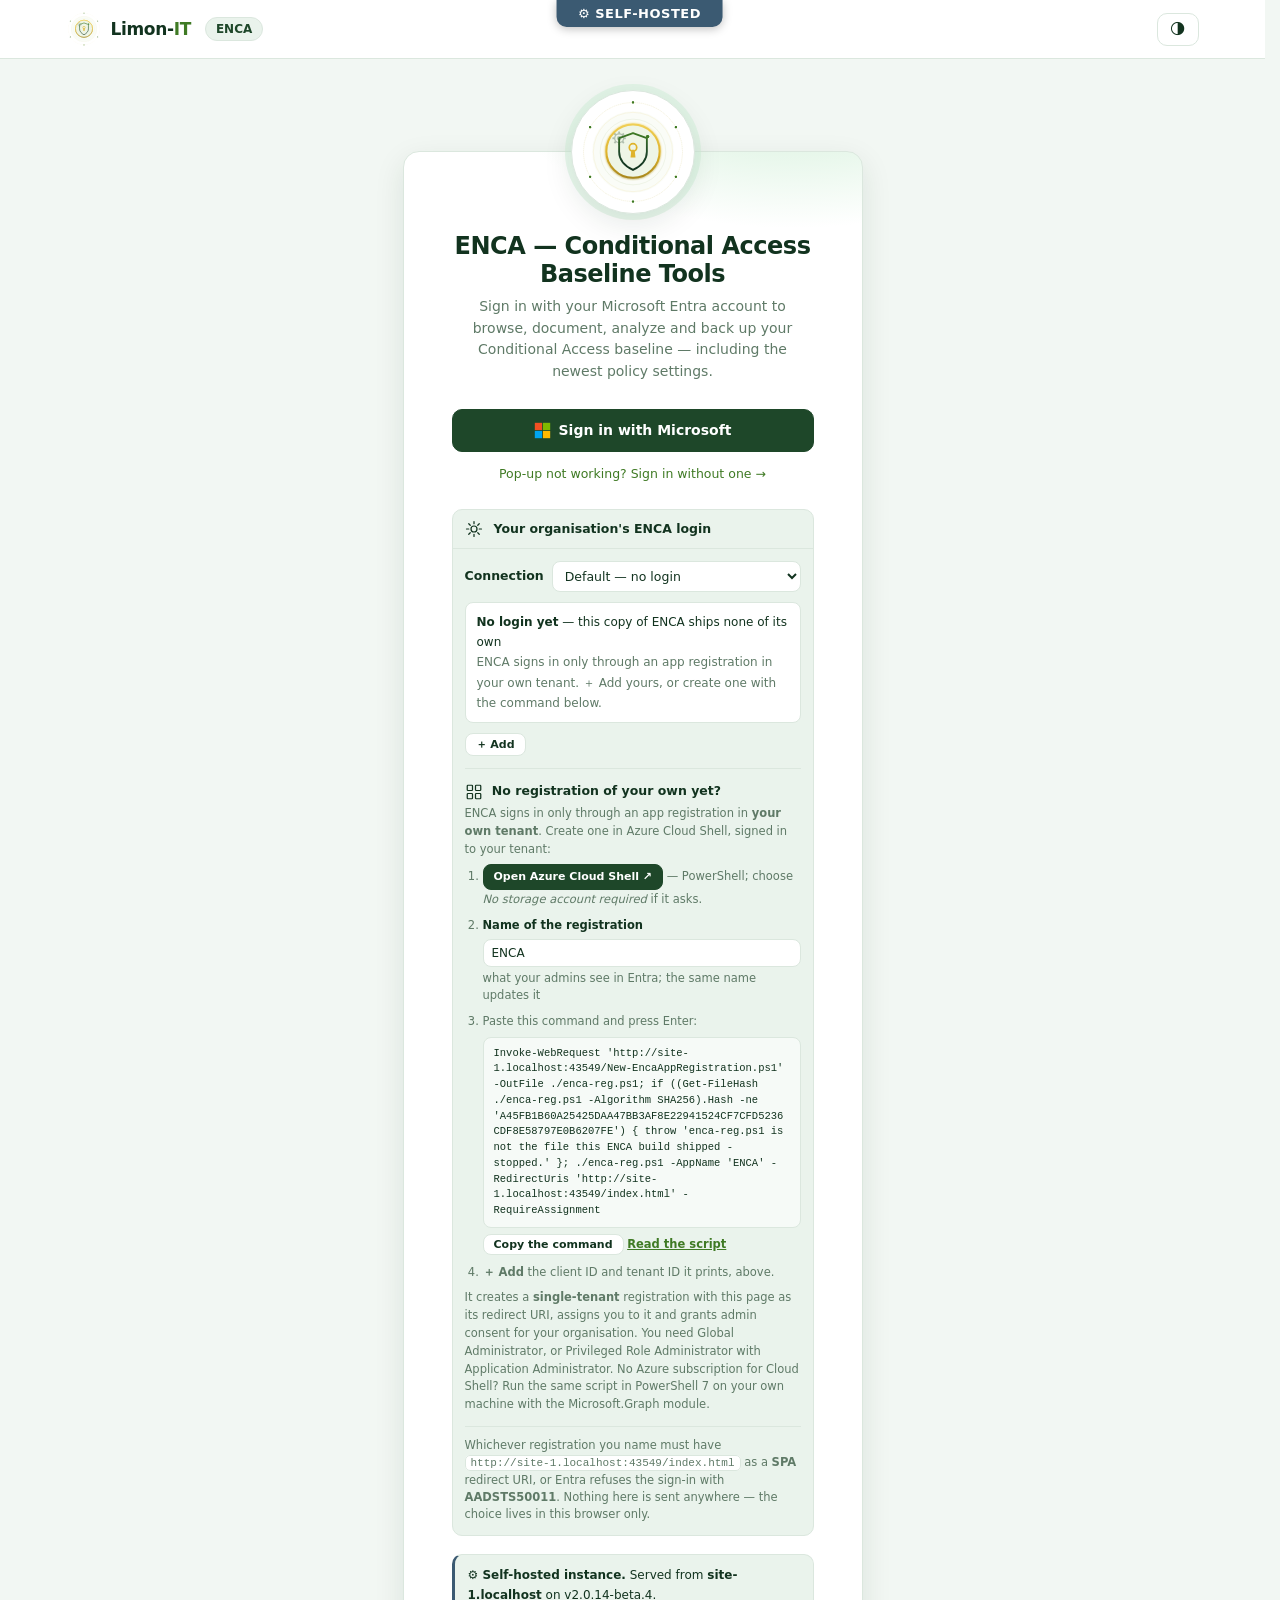
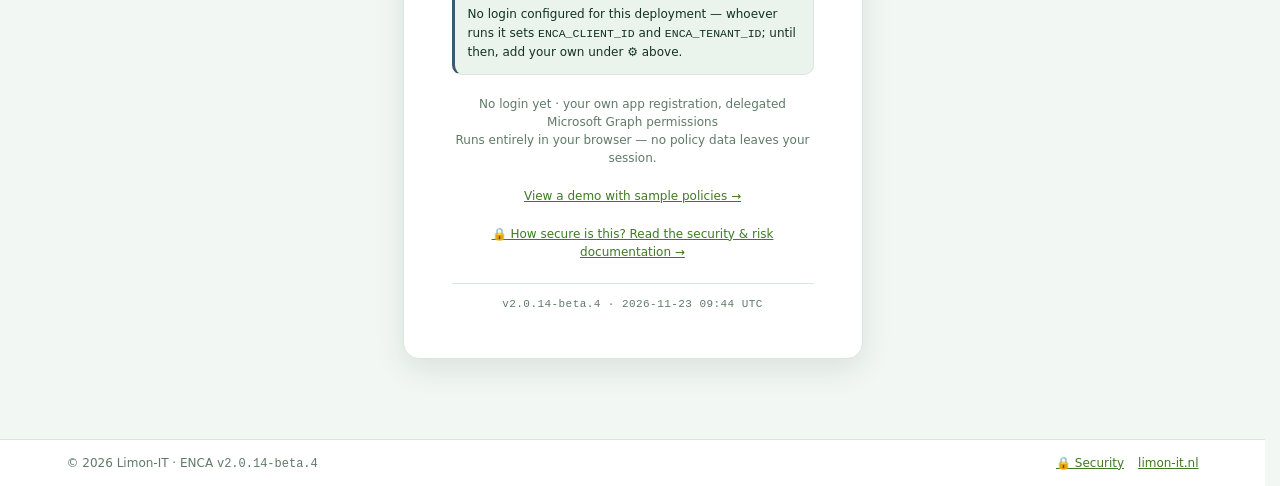
==== commit 2ebde329: "33604: 📊 Deployment dashboard 0.7.1 — a country group counts the rest of the country: its site group" ====
--- a/index.html
+++ b/index.html
@@ -26,25 +26,25 @@
 <meta http-equiv="Content-Security-Policy" content="default-src 'self'; script-src 'self'; style-src 'self' 'unsafe-inline'; img-src 'self' data: blob: https://limo.goatcounter.com; connect-src 'self' https://graph.microsoft.com https://login.microsoftonline.com https://management.azure.com https://limo.goatcounter.com https://enca.limon-it.nl https://api.github.com https://raw.githubusercontent.com https://cloudflare-dns.com; frame-src https://login.microsoftonline.com; object-src 'none'; base-uri 'self'; form-action 'self'">
 <!-- FIRST: stops the MSAL sign-in popup (and the silent-renewal iframe)
      from loading the whole app and eating its own auth response. -->
-<script src="js/popup-guard.js?v=33603"></script>
+<script src="js/popup-guard.js?v=33604"></script>
 <title>ENCA · Conditional Access Baseline Tools · Limon-IT</title>
-<link rel="icon" id="favicon" href="assets/favicon.svg?v=33603" type="image/svg+xml">
-<link rel="stylesheet" href="css/app.css?v=33603">
+<link rel="icon" id="favicon" href="assets/favicon.svg?v=33604" type="image/svg+xml">
+<link rel="stylesheet" href="css/app.css?v=33604">
 <!-- Deliberately BLOCKING, before first paint: applies this browser's known
      self-host branding (palette, logo, favicon) so a branded instance never
      flashes the default look on load. No-op without a stored brand. -->
-<script src="js/selfhost-boot.js?v=33603"></script>
+<script src="js/selfhost-boot.js?v=33604"></script>
 <!-- Anonymous, aggregate usage counting (GoatCounter): page views and
      tool-open counts only. No cookies, no identifiers, no tenant or policy
      data. count.js is self-hosted so the CSP allows only the count endpoint.
      Blocking it breaks nothing. Disclosed in README.md § privacy. -->
-<script src="js/counter.js?v=33603"></script>
-<script data-goatcounter="https://limo.goatcounter.com/count" async src="vendor/count.js?v=33603"></script>
-<link rel="stylesheet" href="css/workspace.css?v=33603">
-<link rel="stylesheet" href="css/workspaces.css?v=33603">
-<link rel="stylesheet" href="css/tool-layout.css?v=33603">
-<link rel="stylesheet" href="css/list-detail.css?v=33603">
-<link rel="stylesheet" href="css/flat-icons.css?v=33603">
+<script src="js/counter.js?v=33604"></script>
+<script data-goatcounter="https://limo.goatcounter.com/count" async src="vendor/count.js?v=33604"></script>
+<link rel="stylesheet" href="css/workspace.css?v=33604">
+<link rel="stylesheet" href="css/workspaces.css?v=33604">
+<link rel="stylesheet" href="css/tool-layout.css?v=33604">
+<link rel="stylesheet" href="css/list-detail.css?v=33604">
+<link rel="stylesheet" href="css/flat-icons.css?v=33604">
 </head>
 <body>
 
@@ -52,7 +52,7 @@
   <div class="hwrap">
     <button class="btn workspace-menu" id="workspaceMenu" aria-label="Open navigation" aria-controls="sideNav" aria-expanded="false" hidden>☰</button>
     <div class="logo" id="logoHome" title="Back to tools">
-      <img id="brandLogo" src="assets/logo-mark-light.svg?v=33603" width="34" height="34" alt="ENCA">
+      <img id="brandLogo" src="assets/logo-mark-light.svg?v=33604" width="34" height="34" alt="ENCA">
       <b id="brandOrg">Limon-<span>IT</span></b>
     </div>
     <span class="app-tag" id="brandTag">ENCA</span>
@@ -105,7 +105,7 @@
   <!-- ============ LOGIN ============ -->
   <section id="screen-login" class="screen active">
     <div class="login-card">
-      <img id="brandLogoLogin" src="assets/logo-mark-light.svg?v=33603" width="76" height="76" alt="ENCA">
+      <img id="brandLogoLogin" src="assets/logo-mark-light.svg?v=33604" width="76" height="76" alt="ENCA">
       <h1 id="brandLoginTitle">ENCA — Conditional Access Baseline Tools</h1>
       <p id="brandLoginBlurb">Sign in with your Microsoft Entra account to browse, document, analyze and back up your Conditional Access baseline — including the newest policy settings.</p>
       <button class="btn primary ms-btn" id="signInBtn">
@@ -2750,6 +2750,7 @@
         <li><b>Nested in</b> (0.4.0). Under each group's name, the groups it is nested in — at any depth — as chips: <b>↑ GLO</b>, <b>↑ INT</b>. A deploy group's chip jumps to its row; a parent outside <code>CAD-SEC-U-DG-*</code> is grey, and its policies still count. Hover a chip for the policies that reach this group through it. <b>Policies on it</b> counts the policies that include the group <i>or</i> a group it is nested in, each once, with <i>0 direct · 2 via GLO · 1 via INT</i> under the bar — so a site group nested into GLO and INT shows what GLO's and INT's policies do for its members. <b>Needs a look</b> says <i>targeted through GLO · INT</i>, <i>not targeted — nest it in GLO + EXT</i> (no live policy on it or anything it is in), or <i>empty group</i>. Deploy-group parents come from what is already read; one batched <code>transitiveMemberOf</code> per group adds the parents outside the deploy groups.</li>
         <li><b>No live policy</b> and <b>Left out</b>, the two lists this page makes itself: each user in a deploy group no enforced or report-only policy includes, with the groups she sits in; and each left-out user, her UPN and type. Which group she belongs in is the deployment's own decision, made in 👥 CA groups — this page only says she is in none. Every other count is a <b>drill-through</b>: a member count, an excluded count or a readiness pill opens <b>🌊 Who is the wave</b> with that group picked and the filter pre-set, a name opens <b>🕵 Who is Anna to CA</b>, a group name opens its row in <b>👥 CA groups</b>. The per-member answer already has a home; one list in three places would drift.</li>
         <li><b>By region</b> (0.6.0). The chips sit in one row per region — <b>Core</b> (GLO, INT, EXT and the other framework groups), then the regions of the list, then <b>No region</b>. A deploy group joins a region by the two-letter country code in its name and, where a site has its own group, the city: <code>CAD-SEC-U-DG-EXT-NL-Sittard</code> is NL, city Sittard, and a city row wins over its country. Click a region to see the Covered, Route in, Policies and Exclusions charts and the group table for that region's groups combined; click a group for that one group. The <b>By region</b> panel shows one card per region: a coverage ring (enforced, report-only only, in a group with no live policy) and a small pie of who an exclusion takes out, by route. <b>Left out of every deploy group has no region</b> — that number stays the tenant's, in the strip; a person in groups of two regions counts in both.</li>
+        <li><b>A country and its sites</b> (0.7.1). A site group is part of its country group — <code>INT-NL-Amsterdam</code> of <code>INT-NL</code>, <code>EXT-NL-Amsterdam</code> of <code>EXT-NL</code> — so the country row counts only the <b>rest of the country</b>: everyone in it minus everyone in any of its sites, in Members (with <i>of N</i> under it), Route in, the exclusions bar and Needs a look. Under its name it says how: <i>3,120 in the group − 2,210 counted in its sites (Amsterdam 820 · Breda 610 · …) = 910 rest of NL</i>; each site row says it is counted there and not under its country. Not live shows the rest-of-country count. Coverage, the region totals and the left-out count go by the person and keep using the whole group, so nobody is lost or counted twice.</li>
         <li><b>What's missing</b> (0.7.0), under the region rows, as two lists on a segment. <b>Missing</b>: every country and site in the 🗺 region list with no deploy group, or with only one of its INT and EXT twins — with the name the missing group would carry; a <b>missing</b> chip looks that name up in 👥 CA groups, where ② Create makes it, and an existing group's chip jumps to its row. <b>Not live</b>: every deploy group that exists and that no enforced policy reaches — report-only only, or nothing. A region filter narrows both. <b>Copy list</b> puts the shown list on the clipboard as plain text for a ticket or a mail; <b>Export CSV</b> saves it. The HTML export carries both lists.</li>
         <li><b>🗺 Regions</b> holds the list: region, country code, city. It starts as a default list (Euro, Americas, Asia-Pacific, Italy, BAMSCA — two-letter codes, AE for the Emirates); <b>Import CSV</b> replaces it with <code>region,code,city</code> or the <code>region,group,label,ticked,mode</code> file 🌍 Fill from regions takes (country and city read after <code>USERS-</code>; ticked=no and mode=ignore skipped), <b>Export CSV</b> writes it back, <b>Back to the default list</b> drops the import. The list is the dashboard's own, kept in this browser per tenant — Fill keeps its own, and neither reads the other.</li>
         <li><b>Exclusion groups on the policies</b>, folded under the table: every group the policies on the deploy groups exclude, its members, which policies use it, how many of its members are in a deploy group — the <b>largest hole</b> and any <b>orphan</b> (members, no policy) marked.</li>
@@ -4386,128 +4387,128 @@
 <script src="vendor/html-to-image.js"></script>
 <script src="vendor/jspdf.umd.min.js"></script>
 <script src="vendor/jszip.min.js"></script>
-<script src="js/branding.js?v=33603"></script>
-<script src="js/selfhost.js?v=33603"></script>
-<script src="js/version.js?v=33603"></script>
-<script src="js/verdict.js?v=33603"></script>
-<script src="js/fork.js?v=33603"></script>
-<script src="js/promote.js?v=33603"></script>
-<script src="js/authConfig.js?v=33603"></script>
-<script src="js/connection.js?v=33603"></script>
-<script src="js/labels.js?v=33603"></script>
-<script src="js/capabilities.js?v=33603"></script>
-<script src="js/graph.js?v=33603"></script>
-<script src="js/model.js?v=33603"></script>
-<script src="js/render.js?v=33603"></script>
-<script src="js/analyze.js?v=33603"></script>
-<script src="js/whatif.js?v=33603"></script>
-<script src="js/mslearn.js?v=33603"></script>
-<script src="js/learntriage.js?v=33603"></script>
-<script src="js/learnfeed.js?v=33603"></script>
-<script src="js/gapcheck.js?v=33603"></script>
-<script src="js/cisdata.js?v=33603"></script>
-<script src="js/cischeck.js?v=33603"></script>
-<script src="js/exclusions.js?v=33603"></script>
-<script src="js/cascope.js?v=33603"></script>
-<script src="js/coverage.js?v=33603"></script>
-<script src="js/runmeta.js?v=33603"></script>
-<script src="js/overview.js?v=33603"></script>
-<script src="js/validator.js?v=33603"></script>
-<script src="js/whatifeval.js?v=33603"></script>
-<script src="js/builder.js?v=33603"></script>
-<script src="js/onboard.js?v=33603"></script>
-<script src="js/compare.js?v=33603"></script>
-<script src="js/whois.js?v=33603"></script>
-<script src="js/wave.js?v=33603"></script>
-<script src="js/sessionctl.js?v=33603"></script>
-<script src="js/spgap.js?v=33603"></script>
-<script src="js/groupuse.js?v=33603"></script>
-<script src="js/iso3166.js?v=33603"></script>
-<script src="js/causes.js?v=33603"></script>
-<script src="js/locations.js?v=33603"></script>
-<script src="js/locsignin.js?v=33603"></script>
-<script src="js/workloadid.js?v=33603"></script>
-<script src="js/authcontexts.js?v=33603"></script>
-<script src="js/authstrengths.js?v=33603"></script>
-<script src="js/recycle.js?v=33603"></script>
-<script src="js/rmau.js?v=33603"></script>
-<script src="js/auinv.js?v=33603"></script>
-<script src="js/camap.js?v=33603"></script>
-<script src="js/rmaudoc.js?v=33603"></script>
-<script src="js/termsofuse.js?v=33603"></script>
-<script src="js/audit.js?v=33603"></script>
-<script src="js/drift.js?v=33603"></script>
-<script src="js/guide.js?v=33603"></script>
-<script src="js/userimpact.js?v=33603"></script>
-<script src="js/smsvoice.js?v=33603"></script>
-<script src="js/memberof.js?v=33603"></script>
-<script src="js/devcheck.js?v=33603"></script>
-<script src="js/idscore.js?v=33603"></script>
-<script src="js/xtenant.js?v=33603"></script>
-<script src="js/passkeys.js?v=33603"></script>
-<script src="js/tokencov.js?v=33603"></script>
-<script src="js/naming.js?v=33603"></script>
-<script src="js/licgap.js?v=33603"></script>
-<script src="js/teamsdev.js?v=33603"></script>
-<script src="js/signinstore.js?v=33603"></script>
-<script src="js/signins.js?v=33603"></script>
-<script src="js/reportimpact.js?v=33603"></script>
-<script src="js/changelog.js?v=33603"></script>
-<script src="js/baselineData.js?v=33603"></script>
-<script src="js/baselineJoeyData.js?v=33603"></script>
-<script src="js/baselineSmbData.js?v=33603"></script>
-<script src="js/baselineLive.js?v=33603"></script>
-<script src="js/pimBaselineData.js?v=33603"></script>
-<script src="js/pimbaseline.js?v=33603"></script>
-<script src="js/pimplan.js?v=33603"></script>
-<script src="js/encaaccess.js?v=33603"></script>
-<script src="js/pimrmau.js?v=33603"></script>
-<script src="js/intunerbac.js?v=33603"></script>
-<script src="js/pimroles.js?v=33603"></script>
-<script src="js/pimreport.js?v=33603"></script>
-<script src="js/pimdoc.js?v=33603"></script>
-<script src="js/pimmodules.js?v=33603"></script>
-<script src="js/pimdeploy.js?v=33603"></script>
-<script src="js/pimscript.js?v=33603"></script>
-<script src="js/pimdesigner.js?v=33603"></script>
-<script src="js/pimcatalog.js?v=33603"></script>
-<script src="js/pimlens.js?v=33603"></script>
-<script src="js/baseline.js?v=33603"></script>
-<script src="js/eadminsData.js?v=33603"></script>
-<script src="js/joeyPlusData.js?v=33603"></script>
-<script src="js/secdefaults.js?v=33603"></script>
-<script src="js/baselineCleanup.js?v=33603"></script>
-<script src="js/groupTemplates.js?v=33603"></script>
-<script src="js/assign.js?v=33603"></script>
-<script src="js/cagroups.js?v=33603"></script>
-<script src="js/groupmerge.js?v=33603"></script>
-<script src="js/dgfill.js?v=33603"></script>
-<script src="js/dgadd.js?v=33603"></script>
-<script src="js/deploydash.js?v=33603"></script>
-<script src="js/trv2.js?v=33603"></script>
-<script src="js/gsa.js?v=33603"></script>
-<script src="js/egress.js?v=33603"></script>
-<script src="js/devicecleanup.js?v=33603"></script>
-<script src="js/appaccess.js?v=33603"></script>
-<script src="js/m365harden.js?v=33603"></script>
-<script src="js/groupsview.js?v=33603"></script>
-<script src="js/runledger.js?v=33603"></script>
-<script src="js/bgvault.js?v=33603"></script>
-<script src="js/protect.js?v=33603"></script>
-<script src="js/policy-compare.js?v=33603"></script>
-<script src="js/import.js?v=33603"></script>
-<script src="js/dgtrial.js?v=33603"></script>
-<script src="js/export.js?v=33603"></script>
-<script src="js/demo.js?v=33603"></script>
-<script src="js/list-detail.js?v=33603"></script>
-<script src="js/flat-icons.js?v=33603"></script>
-<script src="js/workspace.js?v=33603"></script>
-<script src="js/analysis-jobs.js?v=33603"></script>
-<script src="js/search-suggest.js?v=33603"></script>
-<script src="js/app.js?v=33603"></script>
-<script src="js/col-resize.js?v=33603"></script>
-<script src="js/accessibility.js?v=33603"></script>
-<script src="js/workspaces.js?v=33603"></script>
-<script src="js/tool-layout.js?v=33603"></script>
+<script src="js/branding.js?v=33604"></script>
+<script src="js/selfhost.js?v=33604"></script>
+<script src="js/version.js?v=33604"></script>
+<script src="js/verdict.js?v=33604"></script>
+<script src="js/fork.js?v=33604"></script>
+<script src="js/promote.js?v=33604"></script>
+<script src="js/authConfig.js?v=33604"></script>
+<script src="js/connection.js?v=33604"></script>
+<script src="js/labels.js?v=33604"></script>
+<script src="js/capabilities.js?v=33604"></script>
+<script src="js/graph.js?v=33604"></script>
+<script src="js/model.js?v=33604"></script>
+<script src="js/render.js?v=33604"></script>
+<script src="js/analyze.js?v=33604"></script>
+<script src="js/whatif.js?v=33604"></script>
+<script src="js/mslearn.js?v=33604"></script>
+<script src="js/learntriage.js?v=33604"></script>
+<script src="js/learnfeed.js?v=33604"></script>
+<script src="js/gapcheck.js?v=33604"></script>
+<script src="js/cisdata.js?v=33604"></script>
+<script src="js/cischeck.js?v=33604"></script>
+<script src="js/exclusions.js?v=33604"></script>
+<script src="js/cascope.js?v=33604"></script>
+<script src="js/coverage.js?v=33604"></script>
+<script src="js/runmeta.js?v=33604"></script>
+<script src="js/overview.js?v=33604"></script>
+<script src="js/validator.js?v=33604"></script>
+<script src="js/whatifeval.js?v=33604"></script>
+<script src="js/builder.js?v=33604"></script>
+<script src="js/onboard.js?v=33604"></script>
+<script src="js/compare.js?v=33604"></script>
+<script src="js/whois.js?v=33604"></script>
+<script src="js/wave.js?v=33604"></script>
+<script src="js/sessionctl.js?v=33604"></script>
+<script src="js/spgap.js?v=33604"></script>
+<script src="js/groupuse.js?v=33604"></script>
+<script src="js/iso3166.js?v=33604"></script>
+<script src="js/causes.js?v=33604"></script>
+<script src="js/locations.js?v=33604"></script>
+<script src="js/locsignin.js?v=33604"></script>
+<script src="js/workloadid.js?v=33604"></script>
+<script src="js/authcontexts.js?v=33604"></script>
+<script src="js/authstrengths.js?v=33604"></script>
+<script src="js/recycle.js?v=33604"></script>
+<script src="js/rmau.js?v=33604"></script>
+<script src="js/auinv.js?v=33604"></script>
+<script src="js/camap.js?v=33604"></script>
+<script src="js/rmaudoc.js?v=33604"></script>
+<script src="js/termsofuse.js?v=33604"></script>
+<script src="js/audit.js?v=33604"></script>
+<script src="js/drift.js?v=33604"></script>
+<script src="js/guide.js?v=33604"></script>
+<script src="js/userimpact.js?v=33604"></script>
+<script src="js/smsvoice.js?v=33604"></script>
+<script src="js/memberof.js?v=33604"></script>
+<script src="js/devcheck.js?v=33604"></script>
+<script src="js/idscore.js?v=33604"></script>
+<script src="js/xtenant.js?v=33604"></script>
+<script src="js/passkeys.js?v=33604"></script>
+<script src="js/tokencov.js?v=33604"></script>
+<script src="js/naming.js?v=33604"></script>
+<script src="js/licgap.js?v=33604"></script>
+<script src="js/teamsdev.js?v=33604"></script>
+<script src="js/signinstore.js?v=33604"></script>
+<script src="js/signins.js?v=33604"></script>
+<script src="js/reportimpact.js?v=33604"></script>
+<script src="js/changelog.js?v=33604"></script>
+<script src="js/baselineData.js?v=33604"></script>
+<script src="js/baselineJoeyData.js?v=33604"></script>
+<script src="js/baselineSmbData.js?v=33604"></script>
+<script src="js/baselineLive.js?v=33604"></script>
+<script src="js/pimBaselineData.js?v=33604"></script>
+<script src="js/pimbaseline.js?v=33604"></script>
+<script src="js/pimplan.js?v=33604"></script>
+<script src="js/encaaccess.js?v=33604"></script>
+<script src="js/pimrmau.js?v=33604"></script>
+<script src="js/intunerbac.js?v=33604"></script>
+<script src="js/pimroles.js?v=33604"></script>
+<script src="js/pimreport.js?v=33604"></script>
+<script src="js/pimdoc.js?v=33604"></script>
+<script src="js/pimmodules.js?v=33604"></script>
+<script src="js/pimdeploy.js?v=33604"></script>
+<script src="js/pimscript.js?v=33604"></script>
+<script src="js/pimdesigner.js?v=33604"></script>
+<script src="js/pimcatalog.js?v=33604"></script>
+<script src="js/pimlens.js?v=33604"></script>
+<script src="js/baseline.js?v=33604"></script>
+<script src="js/eadminsData.js?v=33604"></script>
+<script src="js/joeyPlusData.js?v=33604"></script>
+<script src="js/secdefaults.js?v=33604"></script>
+<script src="js/baselineCleanup.js?v=33604"></script>
+<script src="js/groupTemplates.js?v=33604"></script>
+<script src="js/assign.js?v=33604"></script>
+<script src="js/cagroups.js?v=33604"></script>
+<script src="js/groupmerge.js?v=33604"></script>
+<script src="js/dgfill.js?v=33604"></script>
+<script src="js/dgadd.js?v=33604"></script>
+<script src="js/deploydash.js?v=33604"></script>
+<script src="js/trv2.js?v=33604"></script>
+<script src="js/gsa.js?v=33604"></script>
+<script src="js/egress.js?v=33604"></script>
+<script src="js/devicecleanup.js?v=33604"></script>
+<script src="js/appaccess.js?v=33604"></script>
+<script src="js/m365harden.js?v=33604"></script>
+<script src="js/groupsview.js?v=33604"></script>
+<script src="js/runledger.js?v=33604"></script>
+<script src="js/bgvault.js?v=33604"></script>
+<script src="js/protect.js?v=33604"></script>
+<script src="js/policy-compare.js?v=33604"></script>
+<script src="js/import.js?v=33604"></script>
+<script src="js/dgtrial.js?v=33604"></script>
+<script src="js/export.js?v=33604"></script>
+<script src="js/demo.js?v=33604"></script>
+<script src="js/list-detail.js?v=33604"></script>
+<script src="js/flat-icons.js?v=33604"></script>
+<script src="js/workspace.js?v=33604"></script>
+<script src="js/analysis-jobs.js?v=33604"></script>
+<script src="js/search-suggest.js?v=33604"></script>
+<script src="js/app.js?v=33604"></script>
+<script src="js/col-resize.js?v=33604"></script>
+<script src="js/accessibility.js?v=33604"></script>
+<script src="js/workspaces.js?v=33604"></script>
+<script src="js/tool-layout.js?v=33604"></script>
 </body>
 </html>
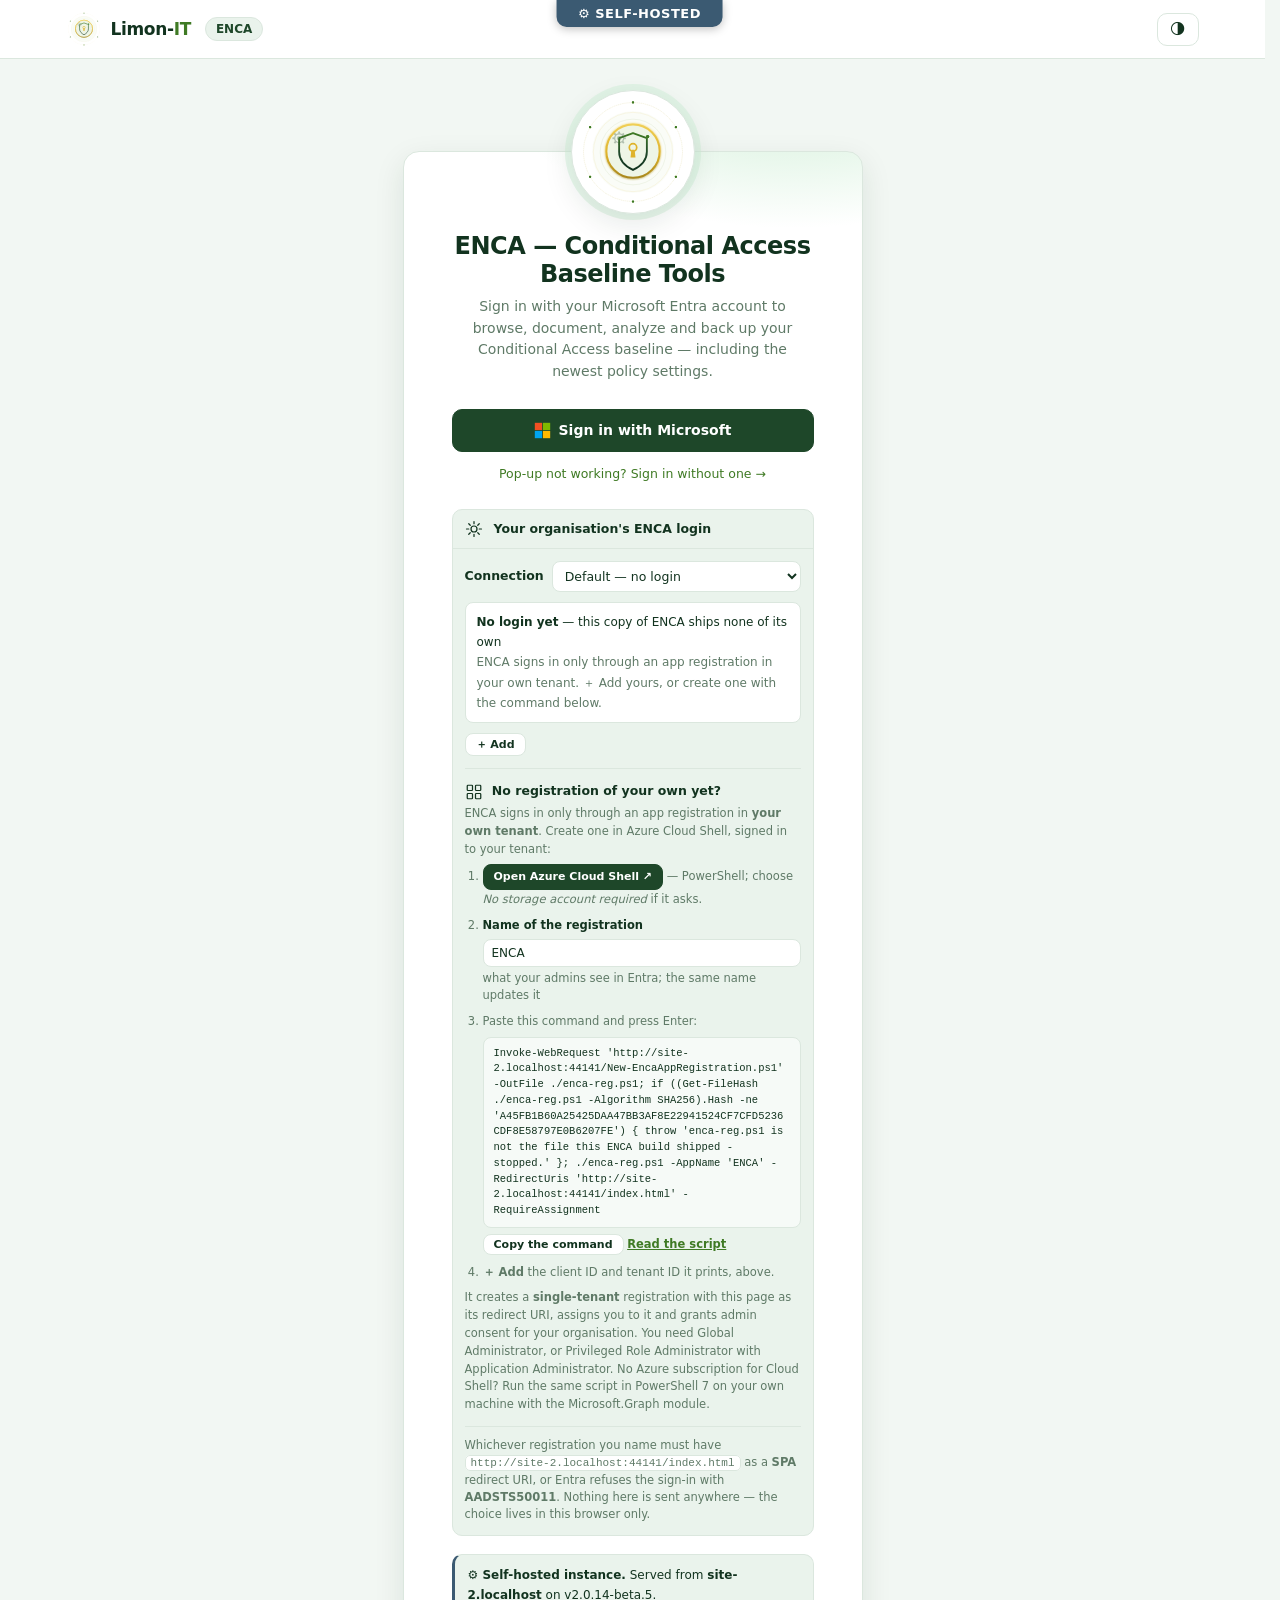
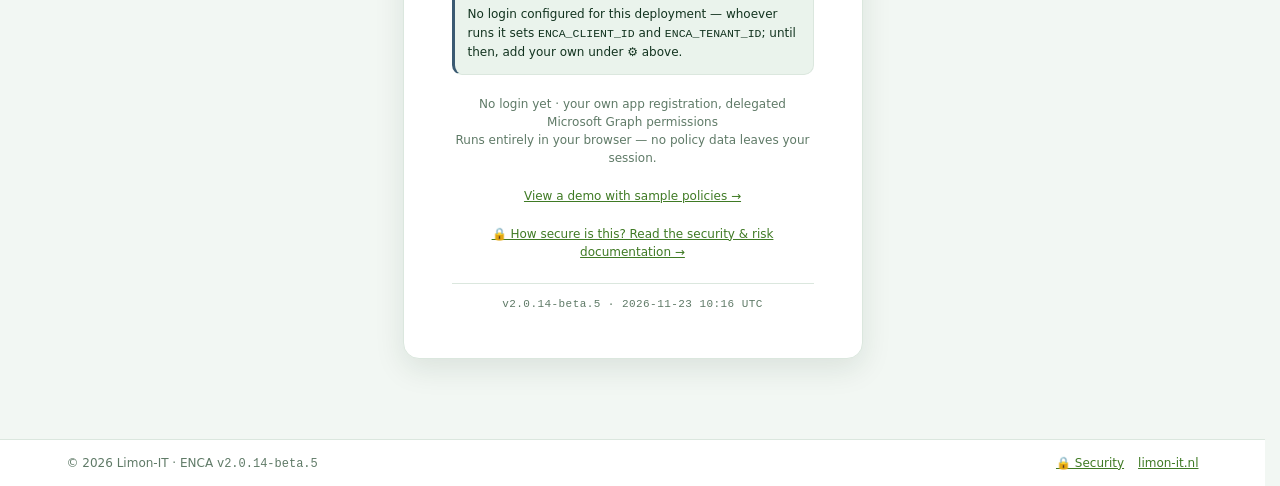
==== commit 58c80051: "33605: 📊 Deployment dashboard 0.7.2 — a site falls back on its country group per side: covered sites" ====
--- a/index.html
+++ b/index.html
@@ -26,25 +26,25 @@
 <meta http-equiv="Content-Security-Policy" content="default-src 'self'; script-src 'self'; style-src 'self' 'unsafe-inline'; img-src 'self' data: blob: https://limo.goatcounter.com; connect-src 'self' https://graph.microsoft.com https://login.microsoftonline.com https://management.azure.com https://limo.goatcounter.com https://enca.limon-it.nl https://api.github.com https://raw.githubusercontent.com https://cloudflare-dns.com; frame-src https://login.microsoftonline.com; object-src 'none'; base-uri 'self'; form-action 'self'">
 <!-- FIRST: stops the MSAL sign-in popup (and the silent-renewal iframe)
      from loading the whole app and eating its own auth response. -->
-<script src="js/popup-guard.js?v=33604"></script>
+<script src="js/popup-guard.js?v=33605"></script>
 <title>ENCA · Conditional Access Baseline Tools · Limon-IT</title>
-<link rel="icon" id="favicon" href="assets/favicon.svg?v=33604" type="image/svg+xml">
-<link rel="stylesheet" href="css/app.css?v=33604">
+<link rel="icon" id="favicon" href="assets/favicon.svg?v=33605" type="image/svg+xml">
+<link rel="stylesheet" href="css/app.css?v=33605">
 <!-- Deliberately BLOCKING, before first paint: applies this browser's known
      self-host branding (palette, logo, favicon) so a branded instance never
      flashes the default look on load. No-op without a stored brand. -->
-<script src="js/selfhost-boot.js?v=33604"></script>
+<script src="js/selfhost-boot.js?v=33605"></script>
 <!-- Anonymous, aggregate usage counting (GoatCounter): page views and
      tool-open counts only. No cookies, no identifiers, no tenant or policy
      data. count.js is self-hosted so the CSP allows only the count endpoint.
      Blocking it breaks nothing. Disclosed in README.md § privacy. -->
-<script src="js/counter.js?v=33604"></script>
-<script data-goatcounter="https://limo.goatcounter.com/count" async src="vendor/count.js?v=33604"></script>
-<link rel="stylesheet" href="css/workspace.css?v=33604">
-<link rel="stylesheet" href="css/workspaces.css?v=33604">
-<link rel="stylesheet" href="css/tool-layout.css?v=33604">
-<link rel="stylesheet" href="css/list-detail.css?v=33604">
-<link rel="stylesheet" href="css/flat-icons.css?v=33604">
+<script src="js/counter.js?v=33605"></script>
+<script data-goatcounter="https://limo.goatcounter.com/count" async src="vendor/count.js?v=33605"></script>
+<link rel="stylesheet" href="css/workspace.css?v=33605">
+<link rel="stylesheet" href="css/workspaces.css?v=33605">
+<link rel="stylesheet" href="css/tool-layout.css?v=33605">
+<link rel="stylesheet" href="css/list-detail.css?v=33605">
+<link rel="stylesheet" href="css/flat-icons.css?v=33605">
 </head>
 <body>
 
@@ -52,7 +52,7 @@
   <div class="hwrap">
     <button class="btn workspace-menu" id="workspaceMenu" aria-label="Open navigation" aria-controls="sideNav" aria-expanded="false" hidden>☰</button>
     <div class="logo" id="logoHome" title="Back to tools">
-      <img id="brandLogo" src="assets/logo-mark-light.svg?v=33604" width="34" height="34" alt="ENCA">
+      <img id="brandLogo" src="assets/logo-mark-light.svg?v=33605" width="34" height="34" alt="ENCA">
       <b id="brandOrg">Limon-<span>IT</span></b>
     </div>
     <span class="app-tag" id="brandTag">ENCA</span>
@@ -105,7 +105,7 @@
   <!-- ============ LOGIN ============ -->
   <section id="screen-login" class="screen active">
     <div class="login-card">
-      <img id="brandLogoLogin" src="assets/logo-mark-light.svg?v=33604" width="76" height="76" alt="ENCA">
+      <img id="brandLogoLogin" src="assets/logo-mark-light.svg?v=33605" width="76" height="76" alt="ENCA">
       <h1 id="brandLoginTitle">ENCA — Conditional Access Baseline Tools</h1>
       <p id="brandLoginBlurb">Sign in with your Microsoft Entra account to browse, document, analyze and back up your Conditional Access baseline — including the newest policy settings.</p>
       <button class="btn primary ms-btn" id="signInBtn">
@@ -2751,7 +2751,7 @@
         <li><b>No live policy</b> and <b>Left out</b>, the two lists this page makes itself: each user in a deploy group no enforced or report-only policy includes, with the groups she sits in; and each left-out user, her UPN and type. Which group she belongs in is the deployment's own decision, made in 👥 CA groups — this page only says she is in none. Every other count is a <b>drill-through</b>: a member count, an excluded count or a readiness pill opens <b>🌊 Who is the wave</b> with that group picked and the filter pre-set, a name opens <b>🕵 Who is Anna to CA</b>, a group name opens its row in <b>👥 CA groups</b>. The per-member answer already has a home; one list in three places would drift.</li>
         <li><b>By region</b> (0.6.0). The chips sit in one row per region — <b>Core</b> (GLO, INT, EXT and the other framework groups), then the regions of the list, then <b>No region</b>. A deploy group joins a region by the two-letter country code in its name and, where a site has its own group, the city: <code>CAD-SEC-U-DG-EXT-NL-Sittard</code> is NL, city Sittard, and a city row wins over its country. Click a region to see the Covered, Route in, Policies and Exclusions charts and the group table for that region's groups combined; click a group for that one group. The <b>By region</b> panel shows one card per region: a coverage ring (enforced, report-only only, in a group with no live policy) and a small pie of who an exclusion takes out, by route. <b>Left out of every deploy group has no region</b> — that number stays the tenant's, in the strip; a person in groups of two regions counts in both.</li>
         <li><b>A country and its sites</b> (0.7.1). A site group is part of its country group — <code>INT-NL-Amsterdam</code> of <code>INT-NL</code>, <code>EXT-NL-Amsterdam</code> of <code>EXT-NL</code> — so the country row counts only the <b>rest of the country</b>: everyone in it minus everyone in any of its sites, in Members (with <i>of N</i> under it), Route in, the exclusions bar and Needs a look. Under its name it says how: <i>3,120 in the group − 2,210 counted in its sites (Amsterdam 820 · Breda 610 · …) = 910 rest of NL</i>; each site row says it is counted there and not under its country. Not live shows the rest-of-country count. Coverage, the region totals and the left-out count go by the person and keep using the whole group, so nobody is lost or counted twice.</li>
-        <li><b>What's missing</b> (0.7.0), under the region rows, as two lists on a segment. <b>Missing</b>: every country and site in the 🗺 region list with no deploy group, or with only one of its INT and EXT twins — with the name the missing group would carry; a <b>missing</b> chip looks that name up in 👥 CA groups, where ② Create makes it, and an existing group's chip jumps to its row. <b>Not live</b>: every deploy group that exists and that no enforced policy reaches — report-only only, or nothing. A region filter narrows both. <b>Copy list</b> puts the shown list on the clipboard as plain text for a ticket or a mail; <b>Export CSV</b> saves it. The HTML export carries both lists.</li>
+        <li><b>What's missing</b> (0.7.0), under the region rows, as three lists on a segment. <b>Missing</b>: every country and site in the 🗺 region list with no deploy group, or with only one of its INT and EXT twins — with the name the missing group would carry; a <b>missing</b> chip looks that name up in 👥 CA groups, where ② Create makes it, and an existing group's chip jumps to its row. <b>Via country</b> (0.7.2): a site with no group of its own on a side whose country group exists there — PL · Warszawa with <code>INT-PL</code> and <code>EXT-PL</code> in place — is covered through the country group, so it is not a gap; it is listed here, with whether the country groups are live, and a grey <b>via</b> chip jumps to the country group's row. A site covered on one side only stays in Missing and says which side is uncovered. <b>Not live</b>: every deploy group that exists and that no enforced policy reaches — report-only only, or nothing. A region filter narrows all three. <b>Copy list</b> puts the shown list on the clipboard as plain text for a ticket or a mail; <b>Export CSV</b> saves it. The HTML export carries all three lists.</li>
         <li><b>🗺 Regions</b> holds the list: region, country code, city. It starts as a default list (Euro, Americas, Asia-Pacific, Italy, BAMSCA — two-letter codes, AE for the Emirates); <b>Import CSV</b> replaces it with <code>region,code,city</code> or the <code>region,group,label,ticked,mode</code> file 🌍 Fill from regions takes (country and city read after <code>USERS-</code>; ticked=no and mode=ignore skipped), <b>Export CSV</b> writes it back, <b>Back to the default list</b> drops the import. The list is the dashboard's own, kept in this browser per tenant — Fill keeps its own, and neither reads the other.</li>
         <li><b>Exclusion groups on the policies</b>, folded under the table: every group the policies on the deploy groups exclude, its members, which policies use it, how many of its members are in a deploy group — the <b>largest hole</b> and any <b>orphan</b> (members, no policy) marked.</li>
       </ul>
@@ -4387,128 +4387,128 @@
 <script src="vendor/html-to-image.js"></script>
 <script src="vendor/jspdf.umd.min.js"></script>
 <script src="vendor/jszip.min.js"></script>
-<script src="js/branding.js?v=33604"></script>
-<script src="js/selfhost.js?v=33604"></script>
-<script src="js/version.js?v=33604"></script>
-<script src="js/verdict.js?v=33604"></script>
-<script src="js/fork.js?v=33604"></script>
-<script src="js/promote.js?v=33604"></script>
-<script src="js/authConfig.js?v=33604"></script>
-<script src="js/connection.js?v=33604"></script>
-<script src="js/labels.js?v=33604"></script>
-<script src="js/capabilities.js?v=33604"></script>
-<script src="js/graph.js?v=33604"></script>
-<script src="js/model.js?v=33604"></script>
-<script src="js/render.js?v=33604"></script>
-<script src="js/analyze.js?v=33604"></script>
-<script src="js/whatif.js?v=33604"></script>
-<script src="js/mslearn.js?v=33604"></script>
-<script src="js/learntriage.js?v=33604"></script>
-<script src="js/learnfeed.js?v=33604"></script>
-<script src="js/gapcheck.js?v=33604"></script>
-<script src="js/cisdata.js?v=33604"></script>
-<script src="js/cischeck.js?v=33604"></script>
-<script src="js/exclusions.js?v=33604"></script>
-<script src="js/cascope.js?v=33604"></script>
-<script src="js/coverage.js?v=33604"></script>
-<script src="js/runmeta.js?v=33604"></script>
-<script src="js/overview.js?v=33604"></script>
-<script src="js/validator.js?v=33604"></script>
-<script src="js/whatifeval.js?v=33604"></script>
-<script src="js/builder.js?v=33604"></script>
-<script src="js/onboard.js?v=33604"></script>
-<script src="js/compare.js?v=33604"></script>
-<script src="js/whois.js?v=33604"></script>
-<script src="js/wave.js?v=33604"></script>
-<script src="js/sessionctl.js?v=33604"></script>
-<script src="js/spgap.js?v=33604"></script>
-<script src="js/groupuse.js?v=33604"></script>
-<script src="js/iso3166.js?v=33604"></script>
-<script src="js/causes.js?v=33604"></script>
-<script src="js/locations.js?v=33604"></script>
-<script src="js/locsignin.js?v=33604"></script>
-<script src="js/workloadid.js?v=33604"></script>
-<script src="js/authcontexts.js?v=33604"></script>
-<script src="js/authstrengths.js?v=33604"></script>
-<script src="js/recycle.js?v=33604"></script>
-<script src="js/rmau.js?v=33604"></script>
-<script src="js/auinv.js?v=33604"></script>
-<script src="js/camap.js?v=33604"></script>
-<script src="js/rmaudoc.js?v=33604"></script>
-<script src="js/termsofuse.js?v=33604"></script>
-<script src="js/audit.js?v=33604"></script>
-<script src="js/drift.js?v=33604"></script>
-<script src="js/guide.js?v=33604"></script>
-<script src="js/userimpact.js?v=33604"></script>
-<script src="js/smsvoice.js?v=33604"></script>
-<script src="js/memberof.js?v=33604"></script>
-<script src="js/devcheck.js?v=33604"></script>
-<script src="js/idscore.js?v=33604"></script>
-<script src="js/xtenant.js?v=33604"></script>
-<script src="js/passkeys.js?v=33604"></script>
-<script src="js/tokencov.js?v=33604"></script>
-<script src="js/naming.js?v=33604"></script>
-<script src="js/licgap.js?v=33604"></script>
-<script src="js/teamsdev.js?v=33604"></script>
-<script src="js/signinstore.js?v=33604"></script>
-<script src="js/signins.js?v=33604"></script>
-<script src="js/reportimpact.js?v=33604"></script>
-<script src="js/changelog.js?v=33604"></script>
-<script src="js/baselineData.js?v=33604"></script>
-<script src="js/baselineJoeyData.js?v=33604"></script>
-<script src="js/baselineSmbData.js?v=33604"></script>
-<script src="js/baselineLive.js?v=33604"></script>
-<script src="js/pimBaselineData.js?v=33604"></script>
-<script src="js/pimbaseline.js?v=33604"></script>
-<script src="js/pimplan.js?v=33604"></script>
-<script src="js/encaaccess.js?v=33604"></script>
-<script src="js/pimrmau.js?v=33604"></script>
-<script src="js/intunerbac.js?v=33604"></script>
-<script src="js/pimroles.js?v=33604"></script>
-<script src="js/pimreport.js?v=33604"></script>
-<script src="js/pimdoc.js?v=33604"></script>
-<script src="js/pimmodules.js?v=33604"></script>
-<script src="js/pimdeploy.js?v=33604"></script>
-<script src="js/pimscript.js?v=33604"></script>
-<script src="js/pimdesigner.js?v=33604"></script>
-<script src="js/pimcatalog.js?v=33604"></script>
-<script src="js/pimlens.js?v=33604"></script>
-<script src="js/baseline.js?v=33604"></script>
-<script src="js/eadminsData.js?v=33604"></script>
-<script src="js/joeyPlusData.js?v=33604"></script>
-<script src="js/secdefaults.js?v=33604"></script>
-<script src="js/baselineCleanup.js?v=33604"></script>
-<script src="js/groupTemplates.js?v=33604"></script>
-<script src="js/assign.js?v=33604"></script>
-<script src="js/cagroups.js?v=33604"></script>
-<script src="js/groupmerge.js?v=33604"></script>
-<script src="js/dgfill.js?v=33604"></script>
-<script src="js/dgadd.js?v=33604"></script>
-<script src="js/deploydash.js?v=33604"></script>
-<script src="js/trv2.js?v=33604"></script>
-<script src="js/gsa.js?v=33604"></script>
-<script src="js/egress.js?v=33604"></script>
-<script src="js/devicecleanup.js?v=33604"></script>
-<script src="js/appaccess.js?v=33604"></script>
-<script src="js/m365harden.js?v=33604"></script>
-<script src="js/groupsview.js?v=33604"></script>
-<script src="js/runledger.js?v=33604"></script>
-<script src="js/bgvault.js?v=33604"></script>
-<script src="js/protect.js?v=33604"></script>
-<script src="js/policy-compare.js?v=33604"></script>
-<script src="js/import.js?v=33604"></script>
-<script src="js/dgtrial.js?v=33604"></script>
-<script src="js/export.js?v=33604"></script>
-<script src="js/demo.js?v=33604"></script>
-<script src="js/list-detail.js?v=33604"></script>
-<script src="js/flat-icons.js?v=33604"></script>
-<script src="js/workspace.js?v=33604"></script>
-<script src="js/analysis-jobs.js?v=33604"></script>
-<script src="js/search-suggest.js?v=33604"></script>
-<script src="js/app.js?v=33604"></script>
-<script src="js/col-resize.js?v=33604"></script>
-<script src="js/accessibility.js?v=33604"></script>
-<script src="js/workspaces.js?v=33604"></script>
-<script src="js/tool-layout.js?v=33604"></script>
+<script src="js/branding.js?v=33605"></script>
+<script src="js/selfhost.js?v=33605"></script>
+<script src="js/version.js?v=33605"></script>
+<script src="js/verdict.js?v=33605"></script>
+<script src="js/fork.js?v=33605"></script>
+<script src="js/promote.js?v=33605"></script>
+<script src="js/authConfig.js?v=33605"></script>
+<script src="js/connection.js?v=33605"></script>
+<script src="js/labels.js?v=33605"></script>
+<script src="js/capabilities.js?v=33605"></script>
+<script src="js/graph.js?v=33605"></script>
+<script src="js/model.js?v=33605"></script>
+<script src="js/render.js?v=33605"></script>
+<script src="js/analyze.js?v=33605"></script>
+<script src="js/whatif.js?v=33605"></script>
+<script src="js/mslearn.js?v=33605"></script>
+<script src="js/learntriage.js?v=33605"></script>
+<script src="js/learnfeed.js?v=33605"></script>
+<script src="js/gapcheck.js?v=33605"></script>
+<script src="js/cisdata.js?v=33605"></script>
+<script src="js/cischeck.js?v=33605"></script>
+<script src="js/exclusions.js?v=33605"></script>
+<script src="js/cascope.js?v=33605"></script>
+<script src="js/coverage.js?v=33605"></script>
+<script src="js/runmeta.js?v=33605"></script>
+<script src="js/overview.js?v=33605"></script>
+<script src="js/validator.js?v=33605"></script>
+<script src="js/whatifeval.js?v=33605"></script>
+<script src="js/builder.js?v=33605"></script>
+<script src="js/onboard.js?v=33605"></script>
+<script src="js/compare.js?v=33605"></script>
+<script src="js/whois.js?v=33605"></script>
+<script src="js/wave.js?v=33605"></script>
+<script src="js/sessionctl.js?v=33605"></script>
+<script src="js/spgap.js?v=33605"></script>
+<script src="js/groupuse.js?v=33605"></script>
+<script src="js/iso3166.js?v=33605"></script>
+<script src="js/causes.js?v=33605"></script>
+<script src="js/locations.js?v=33605"></script>
+<script src="js/locsignin.js?v=33605"></script>
+<script src="js/workloadid.js?v=33605"></script>
+<script src="js/authcontexts.js?v=33605"></script>
+<script src="js/authstrengths.js?v=33605"></script>
+<script src="js/recycle.js?v=33605"></script>
+<script src="js/rmau.js?v=33605"></script>
+<script src="js/auinv.js?v=33605"></script>
+<script src="js/camap.js?v=33605"></script>
+<script src="js/rmaudoc.js?v=33605"></script>
+<script src="js/termsofuse.js?v=33605"></script>
+<script src="js/audit.js?v=33605"></script>
+<script src="js/drift.js?v=33605"></script>
+<script src="js/guide.js?v=33605"></script>
+<script src="js/userimpact.js?v=33605"></script>
+<script src="js/smsvoice.js?v=33605"></script>
+<script src="js/memberof.js?v=33605"></script>
+<script src="js/devcheck.js?v=33605"></script>
+<script src="js/idscore.js?v=33605"></script>
+<script src="js/xtenant.js?v=33605"></script>
+<script src="js/passkeys.js?v=33605"></script>
+<script src="js/tokencov.js?v=33605"></script>
+<script src="js/naming.js?v=33605"></script>
+<script src="js/licgap.js?v=33605"></script>
+<script src="js/teamsdev.js?v=33605"></script>
+<script src="js/signinstore.js?v=33605"></script>
+<script src="js/signins.js?v=33605"></script>
+<script src="js/reportimpact.js?v=33605"></script>
+<script src="js/changelog.js?v=33605"></script>
+<script src="js/baselineData.js?v=33605"></script>
+<script src="js/baselineJoeyData.js?v=33605"></script>
+<script src="js/baselineSmbData.js?v=33605"></script>
+<script src="js/baselineLive.js?v=33605"></script>
+<script src="js/pimBaselineData.js?v=33605"></script>
+<script src="js/pimbaseline.js?v=33605"></script>
+<script src="js/pimplan.js?v=33605"></script>
+<script src="js/encaaccess.js?v=33605"></script>
+<script src="js/pimrmau.js?v=33605"></script>
+<script src="js/intunerbac.js?v=33605"></script>
+<script src="js/pimroles.js?v=33605"></script>
+<script src="js/pimreport.js?v=33605"></script>
+<script src="js/pimdoc.js?v=33605"></script>
+<script src="js/pimmodules.js?v=33605"></script>
+<script src="js/pimdeploy.js?v=33605"></script>
+<script src="js/pimscript.js?v=33605"></script>
+<script src="js/pimdesigner.js?v=33605"></script>
+<script src="js/pimcatalog.js?v=33605"></script>
+<script src="js/pimlens.js?v=33605"></script>
+<script src="js/baseline.js?v=33605"></script>
+<script src="js/eadminsData.js?v=33605"></script>
+<script src="js/joeyPlusData.js?v=33605"></script>
+<script src="js/secdefaults.js?v=33605"></script>
+<script src="js/baselineCleanup.js?v=33605"></script>
+<script src="js/groupTemplates.js?v=33605"></script>
+<script src="js/assign.js?v=33605"></script>
+<script src="js/cagroups.js?v=33605"></script>
+<script src="js/groupmerge.js?v=33605"></script>
+<script src="js/dgfill.js?v=33605"></script>
+<script src="js/dgadd.js?v=33605"></script>
+<script src="js/deploydash.js?v=33605"></script>
+<script src="js/trv2.js?v=33605"></script>
+<script src="js/gsa.js?v=33605"></script>
+<script src="js/egress.js?v=33605"></script>
+<script src="js/devicecleanup.js?v=33605"></script>
+<script src="js/appaccess.js?v=33605"></script>
+<script src="js/m365harden.js?v=33605"></script>
+<script src="js/groupsview.js?v=33605"></script>
+<script src="js/runledger.js?v=33605"></script>
+<script src="js/bgvault.js?v=33605"></script>
+<script src="js/protect.js?v=33605"></script>
+<script src="js/policy-compare.js?v=33605"></script>
+<script src="js/import.js?v=33605"></script>
+<script src="js/dgtrial.js?v=33605"></script>
+<script src="js/export.js?v=33605"></script>
+<script src="js/demo.js?v=33605"></script>
+<script src="js/list-detail.js?v=33605"></script>
+<script src="js/flat-icons.js?v=33605"></script>
+<script src="js/workspace.js?v=33605"></script>
+<script src="js/analysis-jobs.js?v=33605"></script>
+<script src="js/search-suggest.js?v=33605"></script>
+<script src="js/app.js?v=33605"></script>
+<script src="js/col-resize.js?v=33605"></script>
+<script src="js/accessibility.js?v=33605"></script>
+<script src="js/workspaces.js?v=33605"></script>
+<script src="js/tool-layout.js?v=33605"></script>
 </body>
 </html>
--- a/css/app.css
+++ b/css/app.css
@@ -3213,7 +3213,7 @@
 .dd-who{color:var(--on);font-weight:600;text-decoration:none}.dd-who:hover{text-decoration:underline}
 /* 📊 regions (0.6.0, 33602) — shared with DeployDash.CSS, keep the two in step */
 .dd-rtop{margin-bottom:6px}.dd-rrows{margin:0 0 14px}.dd-rrow{display:grid;grid-template-columns:180px minmax(0,1fr);gap:10px;align-items:start;padding:7px 6px;border-top:1px solid var(--border)}.dd-rrow.on{background:var(--warn-bg)}.dd-rrow .dd-chips{margin:0}.dd-rlab{font:inherit;text-align:left;background:none;border:0;padding:3px 0;cursor:pointer;color:inherit}.dd-rlab b{display:block;font-size:13px}.dd-rlab small{display:block;font-size:11.5px;color:var(--muted)}
-.dd-rgrid{display:grid;grid-template-columns:repeat(auto-fill,minmax(180px,1fr));gap:10px}.dd-rcard{font:inherit;color:inherit;display:flex;flex-direction:column;align-items:center;gap:4px;padding:10px;border:1px solid var(--border);border-radius:10px;background:var(--surface);text-align:center;cursor:pointer}.dd-rcard.active{border:2px solid var(--dd-report);padding:9px}.dd-rname{font-size:13px}.dd-rcharts{display:flex;align-items:center;gap:8px}.dd-rdonut{position:relative;width:96px;height:96px}.dd-rdonut .dd-svg{width:96px;height:96px}.dd-rdonut .dd-center b{font-size:18px}.dd-rpie .dd-svg{width:56px;height:56px}.dd-rleg{margin-top:10px}.dd-pill.dd-gap-ok{background:var(--ok-bg,#e5f3d9);color:var(--dd-on);border-color:transparent;cursor:pointer}button.dd-pill{font:inherit;font-size:11px;font-weight:600;cursor:pointer}@media(max-width:600px){.dd-rrow{grid-template-columns:minmax(0,1fr)}}
+.dd-rgrid{display:grid;grid-template-columns:repeat(auto-fill,minmax(180px,1fr));gap:10px}.dd-rcard{font:inherit;color:inherit;display:flex;flex-direction:column;align-items:center;gap:4px;padding:10px;border:1px solid var(--border);border-radius:10px;background:var(--surface);text-align:center;cursor:pointer}.dd-rcard.active{border:2px solid var(--dd-report);padding:9px}.dd-rname{font-size:13px}.dd-rcharts{display:flex;align-items:center;gap:8px}.dd-rdonut{position:relative;width:96px;height:96px}.dd-rdonut .dd-svg{width:96px;height:96px}.dd-rdonut .dd-center b{font-size:18px}.dd-rpie .dd-svg{width:56px;height:56px}.dd-rleg{margin-top:10px}.dd-pill.dd-gap-ok{background:var(--ok-bg,#e5f3d9);color:var(--dd-on);border-color:transparent;cursor:pointer}.dd-pill.dd-gap-via{background:var(--soft);color:var(--muted);border-color:transparent;cursor:pointer}button.dd-pill{font:inherit;font-size:11px;font-weight:600;cursor:pointer}@media(max-width:600px){.dd-rrow{grid-template-columns:minmax(0,1fr)}}
 
 /* 📋 PIM report (T55, build 32507) — js/pimreport.js renders, these place it */
 .prp-tiles{display:grid;grid-template-columns:repeat(auto-fit,minmax(190px,1fr));gap:10px;margin:0 0 14px}
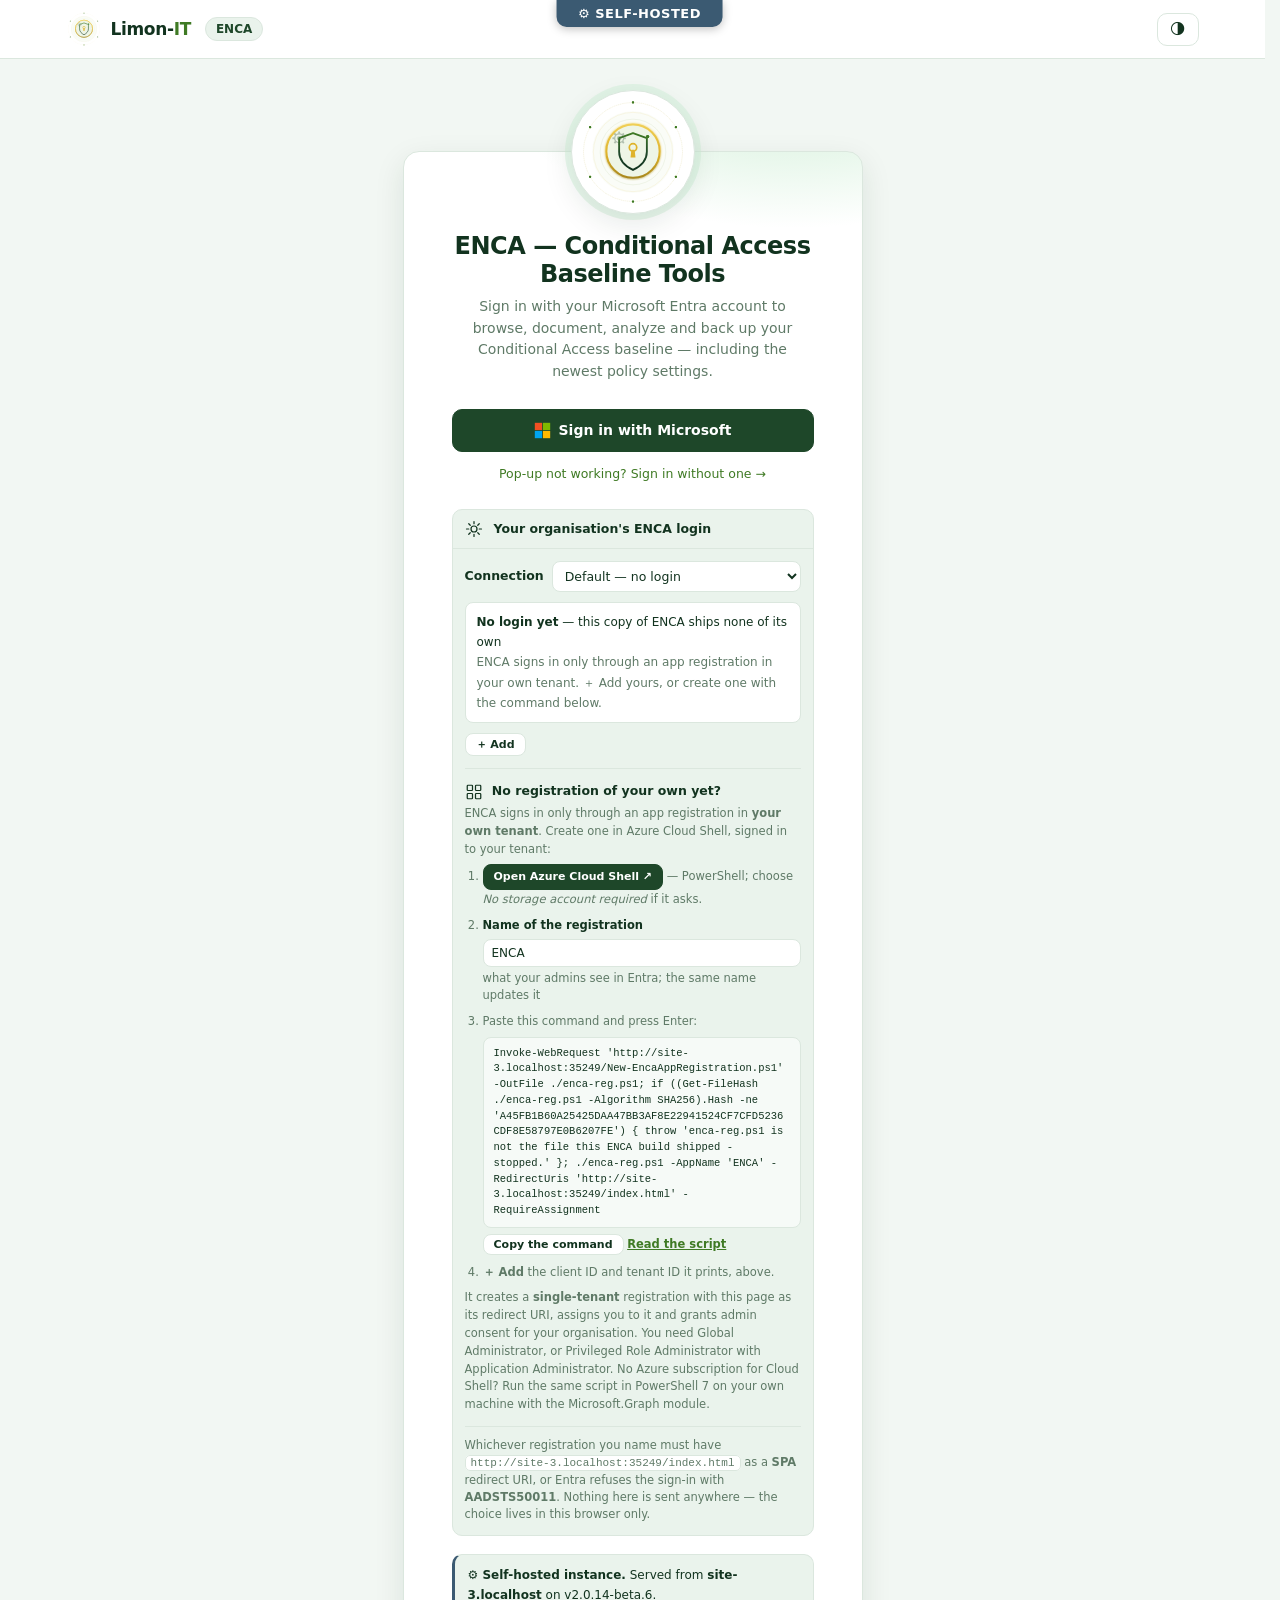
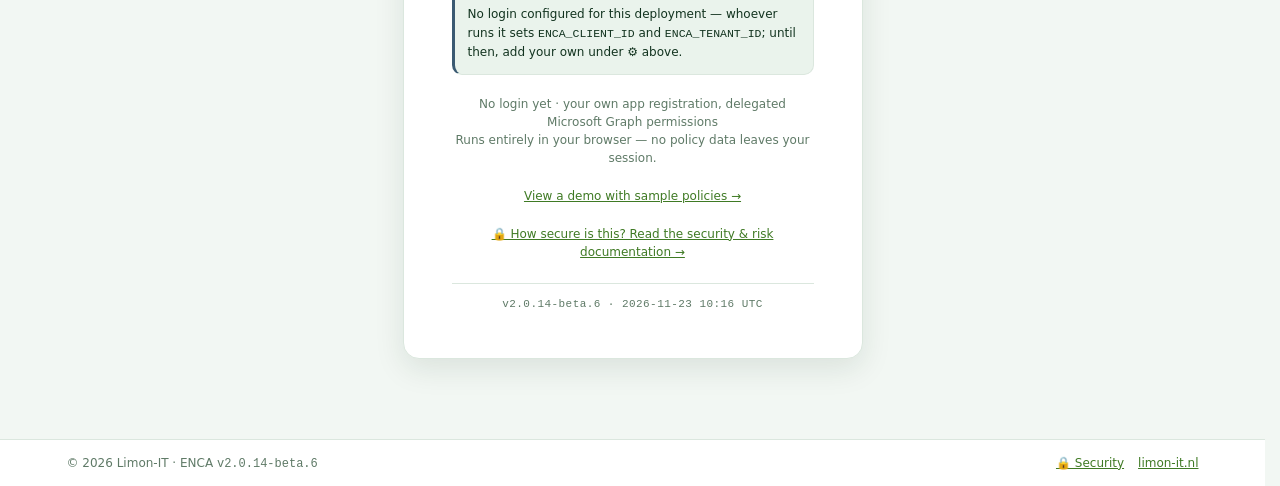
==== commit 8b4516b3: "33606: 📊 Deployment dashboard 0.7.3 — groups named UAE/UEA, POL or with a short city (SKARB) join th" ====
--- a/index.html
+++ b/index.html
@@ -26,25 +26,25 @@
 <meta http-equiv="Content-Security-Policy" content="default-src 'self'; script-src 'self'; style-src 'self' 'unsafe-inline'; img-src 'self' data: blob: https://limo.goatcounter.com; connect-src 'self' https://graph.microsoft.com https://login.microsoftonline.com https://management.azure.com https://limo.goatcounter.com https://enca.limon-it.nl https://api.github.com https://raw.githubusercontent.com https://cloudflare-dns.com; frame-src https://login.microsoftonline.com; object-src 'none'; base-uri 'self'; form-action 'self'">
 <!-- FIRST: stops the MSAL sign-in popup (and the silent-renewal iframe)
      from loading the whole app and eating its own auth response. -->
-<script src="js/popup-guard.js?v=33605"></script>
+<script src="js/popup-guard.js?v=33606"></script>
 <title>ENCA · Conditional Access Baseline Tools · Limon-IT</title>
-<link rel="icon" id="favicon" href="assets/favicon.svg?v=33605" type="image/svg+xml">
-<link rel="stylesheet" href="css/app.css?v=33605">
+<link rel="icon" id="favicon" href="assets/favicon.svg?v=33606" type="image/svg+xml">
+<link rel="stylesheet" href="css/app.css?v=33606">
 <!-- Deliberately BLOCKING, before first paint: applies this browser's known
      self-host branding (palette, logo, favicon) so a branded instance never
      flashes the default look on load. No-op without a stored brand. -->
-<script src="js/selfhost-boot.js?v=33605"></script>
+<script src="js/selfhost-boot.js?v=33606"></script>
 <!-- Anonymous, aggregate usage counting (GoatCounter): page views and
      tool-open counts only. No cookies, no identifiers, no tenant or policy
      data. count.js is self-hosted so the CSP allows only the count endpoint.
      Blocking it breaks nothing. Disclosed in README.md § privacy. -->
-<script src="js/counter.js?v=33605"></script>
-<script data-goatcounter="https://limo.goatcounter.com/count" async src="vendor/count.js?v=33605"></script>
-<link rel="stylesheet" href="css/workspace.css?v=33605">
-<link rel="stylesheet" href="css/workspaces.css?v=33605">
-<link rel="stylesheet" href="css/tool-layout.css?v=33605">
-<link rel="stylesheet" href="css/list-detail.css?v=33605">
-<link rel="stylesheet" href="css/flat-icons.css?v=33605">
+<script src="js/counter.js?v=33606"></script>
+<script data-goatcounter="https://limo.goatcounter.com/count" async src="vendor/count.js?v=33606"></script>
+<link rel="stylesheet" href="css/workspace.css?v=33606">
+<link rel="stylesheet" href="css/workspaces.css?v=33606">
+<link rel="stylesheet" href="css/tool-layout.css?v=33606">
+<link rel="stylesheet" href="css/list-detail.css?v=33606">
+<link rel="stylesheet" href="css/flat-icons.css?v=33606">
 </head>
 <body>
 
@@ -52,7 +52,7 @@
   <div class="hwrap">
     <button class="btn workspace-menu" id="workspaceMenu" aria-label="Open navigation" aria-controls="sideNav" aria-expanded="false" hidden>☰</button>
     <div class="logo" id="logoHome" title="Back to tools">
-      <img id="brandLogo" src="assets/logo-mark-light.svg?v=33605" width="34" height="34" alt="ENCA">
+      <img id="brandLogo" src="assets/logo-mark-light.svg?v=33606" width="34" height="34" alt="ENCA">
       <b id="brandOrg">Limon-<span>IT</span></b>
     </div>
     <span class="app-tag" id="brandTag">ENCA</span>
@@ -105,7 +105,7 @@
   <!-- ============ LOGIN ============ -->
   <section id="screen-login" class="screen active">
     <div class="login-card">
-      <img id="brandLogoLogin" src="assets/logo-mark-light.svg?v=33605" width="76" height="76" alt="ENCA">
+      <img id="brandLogoLogin" src="assets/logo-mark-light.svg?v=33606" width="76" height="76" alt="ENCA">
       <h1 id="brandLoginTitle">ENCA — Conditional Access Baseline Tools</h1>
       <p id="brandLoginBlurb">Sign in with your Microsoft Entra account to browse, document, analyze and back up your Conditional Access baseline — including the newest policy settings.</p>
       <button class="btn primary ms-btn" id="signInBtn">
@@ -4387,128 +4387,128 @@
 <script src="vendor/html-to-image.js"></script>
 <script src="vendor/jspdf.umd.min.js"></script>
 <script src="vendor/jszip.min.js"></script>
-<script src="js/branding.js?v=33605"></script>
-<script src="js/selfhost.js?v=33605"></script>
-<script src="js/version.js?v=33605"></script>
-<script src="js/verdict.js?v=33605"></script>
-<script src="js/fork.js?v=33605"></script>
-<script src="js/promote.js?v=33605"></script>
-<script src="js/authConfig.js?v=33605"></script>
-<script src="js/connection.js?v=33605"></script>
-<script src="js/labels.js?v=33605"></script>
-<script src="js/capabilities.js?v=33605"></script>
-<script src="js/graph.js?v=33605"></script>
-<script src="js/model.js?v=33605"></script>
-<script src="js/render.js?v=33605"></script>
-<script src="js/analyze.js?v=33605"></script>
-<script src="js/whatif.js?v=33605"></script>
-<script src="js/mslearn.js?v=33605"></script>
-<script src="js/learntriage.js?v=33605"></script>
-<script src="js/learnfeed.js?v=33605"></script>
-<script src="js/gapcheck.js?v=33605"></script>
-<script src="js/cisdata.js?v=33605"></script>
-<script src="js/cischeck.js?v=33605"></script>
-<script src="js/exclusions.js?v=33605"></script>
-<script src="js/cascope.js?v=33605"></script>
-<script src="js/coverage.js?v=33605"></script>
-<script src="js/runmeta.js?v=33605"></script>
-<script src="js/overview.js?v=33605"></script>
-<script src="js/validator.js?v=33605"></script>
-<script src="js/whatifeval.js?v=33605"></script>
-<script src="js/builder.js?v=33605"></script>
-<script src="js/onboard.js?v=33605"></script>
-<script src="js/compare.js?v=33605"></script>
-<script src="js/whois.js?v=33605"></script>
-<script src="js/wave.js?v=33605"></script>
-<script src="js/sessionctl.js?v=33605"></script>
-<script src="js/spgap.js?v=33605"></script>
-<script src="js/groupuse.js?v=33605"></script>
-<script src="js/iso3166.js?v=33605"></script>
-<script src="js/causes.js?v=33605"></script>
-<script src="js/locations.js?v=33605"></script>
-<script src="js/locsignin.js?v=33605"></script>
-<script src="js/workloadid.js?v=33605"></script>
-<script src="js/authcontexts.js?v=33605"></script>
-<script src="js/authstrengths.js?v=33605"></script>
-<script src="js/recycle.js?v=33605"></script>
-<script src="js/rmau.js?v=33605"></script>
-<script src="js/auinv.js?v=33605"></script>
-<script src="js/camap.js?v=33605"></script>
-<script src="js/rmaudoc.js?v=33605"></script>
-<script src="js/termsofuse.js?v=33605"></script>
-<script src="js/audit.js?v=33605"></script>
-<script src="js/drift.js?v=33605"></script>
-<script src="js/guide.js?v=33605"></script>
-<script src="js/userimpact.js?v=33605"></script>
-<script src="js/smsvoice.js?v=33605"></script>
-<script src="js/memberof.js?v=33605"></script>
-<script src="js/devcheck.js?v=33605"></script>
-<script src="js/idscore.js?v=33605"></script>
-<script src="js/xtenant.js?v=33605"></script>
-<script src="js/passkeys.js?v=33605"></script>
-<script src="js/tokencov.js?v=33605"></script>
-<script src="js/naming.js?v=33605"></script>
-<script src="js/licgap.js?v=33605"></script>
-<script src="js/teamsdev.js?v=33605"></script>
-<script src="js/signinstore.js?v=33605"></script>
-<script src="js/signins.js?v=33605"></script>
-<script src="js/reportimpact.js?v=33605"></script>
-<script src="js/changelog.js?v=33605"></script>
-<script src="js/baselineData.js?v=33605"></script>
-<script src="js/baselineJoeyData.js?v=33605"></script>
-<script src="js/baselineSmbData.js?v=33605"></script>
-<script src="js/baselineLive.js?v=33605"></script>
-<script src="js/pimBaselineData.js?v=33605"></script>
-<script src="js/pimbaseline.js?v=33605"></script>
-<script src="js/pimplan.js?v=33605"></script>
-<script src="js/encaaccess.js?v=33605"></script>
-<script src="js/pimrmau.js?v=33605"></script>
-<script src="js/intunerbac.js?v=33605"></script>
-<script src="js/pimroles.js?v=33605"></script>
-<script src="js/pimreport.js?v=33605"></script>
-<script src="js/pimdoc.js?v=33605"></script>
-<script src="js/pimmodules.js?v=33605"></script>
-<script src="js/pimdeploy.js?v=33605"></script>
-<script src="js/pimscript.js?v=33605"></script>
-<script src="js/pimdesigner.js?v=33605"></script>
-<script src="js/pimcatalog.js?v=33605"></script>
-<script src="js/pimlens.js?v=33605"></script>
-<script src="js/baseline.js?v=33605"></script>
-<script src="js/eadminsData.js?v=33605"></script>
-<script src="js/joeyPlusData.js?v=33605"></script>
-<script src="js/secdefaults.js?v=33605"></script>
-<script src="js/baselineCleanup.js?v=33605"></script>
-<script src="js/groupTemplates.js?v=33605"></script>
-<script src="js/assign.js?v=33605"></script>
-<script src="js/cagroups.js?v=33605"></script>
-<script src="js/groupmerge.js?v=33605"></script>
-<script src="js/dgfill.js?v=33605"></script>
-<script src="js/dgadd.js?v=33605"></script>
-<script src="js/deploydash.js?v=33605"></script>
-<script src="js/trv2.js?v=33605"></script>
-<script src="js/gsa.js?v=33605"></script>
-<script src="js/egress.js?v=33605"></script>
-<script src="js/devicecleanup.js?v=33605"></script>
-<script src="js/appaccess.js?v=33605"></script>
-<script src="js/m365harden.js?v=33605"></script>
-<script src="js/groupsview.js?v=33605"></script>
-<script src="js/runledger.js?v=33605"></script>
-<script src="js/bgvault.js?v=33605"></script>
-<script src="js/protect.js?v=33605"></script>
-<script src="js/policy-compare.js?v=33605"></script>
-<script src="js/import.js?v=33605"></script>
-<script src="js/dgtrial.js?v=33605"></script>
-<script src="js/export.js?v=33605"></script>
-<script src="js/demo.js?v=33605"></script>
-<script src="js/list-detail.js?v=33605"></script>
-<script src="js/flat-icons.js?v=33605"></script>
-<script src="js/workspace.js?v=33605"></script>
-<script src="js/analysis-jobs.js?v=33605"></script>
-<script src="js/search-suggest.js?v=33605"></script>
-<script src="js/app.js?v=33605"></script>
-<script src="js/col-resize.js?v=33605"></script>
-<script src="js/accessibility.js?v=33605"></script>
-<script src="js/workspaces.js?v=33605"></script>
-<script src="js/tool-layout.js?v=33605"></script>
+<script src="js/branding.js?v=33606"></script>
+<script src="js/selfhost.js?v=33606"></script>
+<script src="js/version.js?v=33606"></script>
+<script src="js/verdict.js?v=33606"></script>
+<script src="js/fork.js?v=33606"></script>
+<script src="js/promote.js?v=33606"></script>
+<script src="js/authConfig.js?v=33606"></script>
+<script src="js/connection.js?v=33606"></script>
+<script src="js/labels.js?v=33606"></script>
+<script src="js/capabilities.js?v=33606"></script>
+<script src="js/graph.js?v=33606"></script>
+<script src="js/model.js?v=33606"></script>
+<script src="js/render.js?v=33606"></script>
+<script src="js/analyze.js?v=33606"></script>
+<script src="js/whatif.js?v=33606"></script>
+<script src="js/mslearn.js?v=33606"></script>
+<script src="js/learntriage.js?v=33606"></script>
+<script src="js/learnfeed.js?v=33606"></script>
+<script src="js/gapcheck.js?v=33606"></script>
+<script src="js/cisdata.js?v=33606"></script>
+<script src="js/cischeck.js?v=33606"></script>
+<script src="js/exclusions.js?v=33606"></script>
+<script src="js/cascope.js?v=33606"></script>
+<script src="js/coverage.js?v=33606"></script>
+<script src="js/runmeta.js?v=33606"></script>
+<script src="js/overview.js?v=33606"></script>
+<script src="js/validator.js?v=33606"></script>
+<script src="js/whatifeval.js?v=33606"></script>
+<script src="js/builder.js?v=33606"></script>
+<script src="js/onboard.js?v=33606"></script>
+<script src="js/compare.js?v=33606"></script>
+<script src="js/whois.js?v=33606"></script>
+<script src="js/wave.js?v=33606"></script>
+<script src="js/sessionctl.js?v=33606"></script>
+<script src="js/spgap.js?v=33606"></script>
+<script src="js/groupuse.js?v=33606"></script>
+<script src="js/iso3166.js?v=33606"></script>
+<script src="js/causes.js?v=33606"></script>
+<script src="js/locations.js?v=33606"></script>
+<script src="js/locsignin.js?v=33606"></script>
+<script src="js/workloadid.js?v=33606"></script>
+<script src="js/authcontexts.js?v=33606"></script>
+<script src="js/authstrengths.js?v=33606"></script>
+<script src="js/recycle.js?v=33606"></script>
+<script src="js/rmau.js?v=33606"></script>
+<script src="js/auinv.js?v=33606"></script>
+<script src="js/camap.js?v=33606"></script>
+<script src="js/rmaudoc.js?v=33606"></script>
+<script src="js/termsofuse.js?v=33606"></script>
+<script src="js/audit.js?v=33606"></script>
+<script src="js/drift.js?v=33606"></script>
+<script src="js/guide.js?v=33606"></script>
+<script src="js/userimpact.js?v=33606"></script>
+<script src="js/smsvoice.js?v=33606"></script>
+<script src="js/memberof.js?v=33606"></script>
+<script src="js/devcheck.js?v=33606"></script>
+<script src="js/idscore.js?v=33606"></script>
+<script src="js/xtenant.js?v=33606"></script>
+<script src="js/passkeys.js?v=33606"></script>
+<script src="js/tokencov.js?v=33606"></script>
+<script src="js/naming.js?v=33606"></script>
+<script src="js/licgap.js?v=33606"></script>
+<script src="js/teamsdev.js?v=33606"></script>
+<script src="js/signinstore.js?v=33606"></script>
+<script src="js/signins.js?v=33606"></script>
+<script src="js/reportimpact.js?v=33606"></script>
+<script src="js/changelog.js?v=33606"></script>
+<script src="js/baselineData.js?v=33606"></script>
+<script src="js/baselineJoeyData.js?v=33606"></script>
+<script src="js/baselineSmbData.js?v=33606"></script>
+<script src="js/baselineLive.js?v=33606"></script>
+<script src="js/pimBaselineData.js?v=33606"></script>
+<script src="js/pimbaseline.js?v=33606"></script>
+<script src="js/pimplan.js?v=33606"></script>
+<script src="js/encaaccess.js?v=33606"></script>
+<script src="js/pimrmau.js?v=33606"></script>
+<script src="js/intunerbac.js?v=33606"></script>
+<script src="js/pimroles.js?v=33606"></script>
+<script src="js/pimreport.js?v=33606"></script>
+<script src="js/pimdoc.js?v=33606"></script>
+<script src="js/pimmodules.js?v=33606"></script>
+<script src="js/pimdeploy.js?v=33606"></script>
+<script src="js/pimscript.js?v=33606"></script>
+<script src="js/pimdesigner.js?v=33606"></script>
+<script src="js/pimcatalog.js?v=33606"></script>
+<script src="js/pimlens.js?v=33606"></script>
+<script src="js/baseline.js?v=33606"></script>
+<script src="js/eadminsData.js?v=33606"></script>
+<script src="js/joeyPlusData.js?v=33606"></script>
+<script src="js/secdefaults.js?v=33606"></script>
+<script src="js/baselineCleanup.js?v=33606"></script>
+<script src="js/groupTemplates.js?v=33606"></script>
+<script src="js/assign.js?v=33606"></script>
+<script src="js/cagroups.js?v=33606"></script>
+<script src="js/groupmerge.js?v=33606"></script>
+<script src="js/dgfill.js?v=33606"></script>
+<script src="js/dgadd.js?v=33606"></script>
+<script src="js/deploydash.js?v=33606"></script>
+<script src="js/trv2.js?v=33606"></script>
+<script src="js/gsa.js?v=33606"></script>
+<script src="js/egress.js?v=33606"></script>
+<script src="js/devicecleanup.js?v=33606"></script>
+<script src="js/appaccess.js?v=33606"></script>
+<script src="js/m365harden.js?v=33606"></script>
+<script src="js/groupsview.js?v=33606"></script>
+<script src="js/runledger.js?v=33606"></script>
+<script src="js/bgvault.js?v=33606"></script>
+<script src="js/protect.js?v=33606"></script>
+<script src="js/policy-compare.js?v=33606"></script>
+<script src="js/import.js?v=33606"></script>
+<script src="js/dgtrial.js?v=33606"></script>
+<script src="js/export.js?v=33606"></script>
+<script src="js/demo.js?v=33606"></script>
+<script src="js/list-detail.js?v=33606"></script>
+<script src="js/flat-icons.js?v=33606"></script>
+<script src="js/workspace.js?v=33606"></script>
+<script src="js/analysis-jobs.js?v=33606"></script>
+<script src="js/search-suggest.js?v=33606"></script>
+<script src="js/app.js?v=33606"></script>
+<script src="js/col-resize.js?v=33606"></script>
+<script src="js/accessibility.js?v=33606"></script>
+<script src="js/workspaces.js?v=33606"></script>
+<script src="js/tool-layout.js?v=33606"></script>
 </body>
 </html>
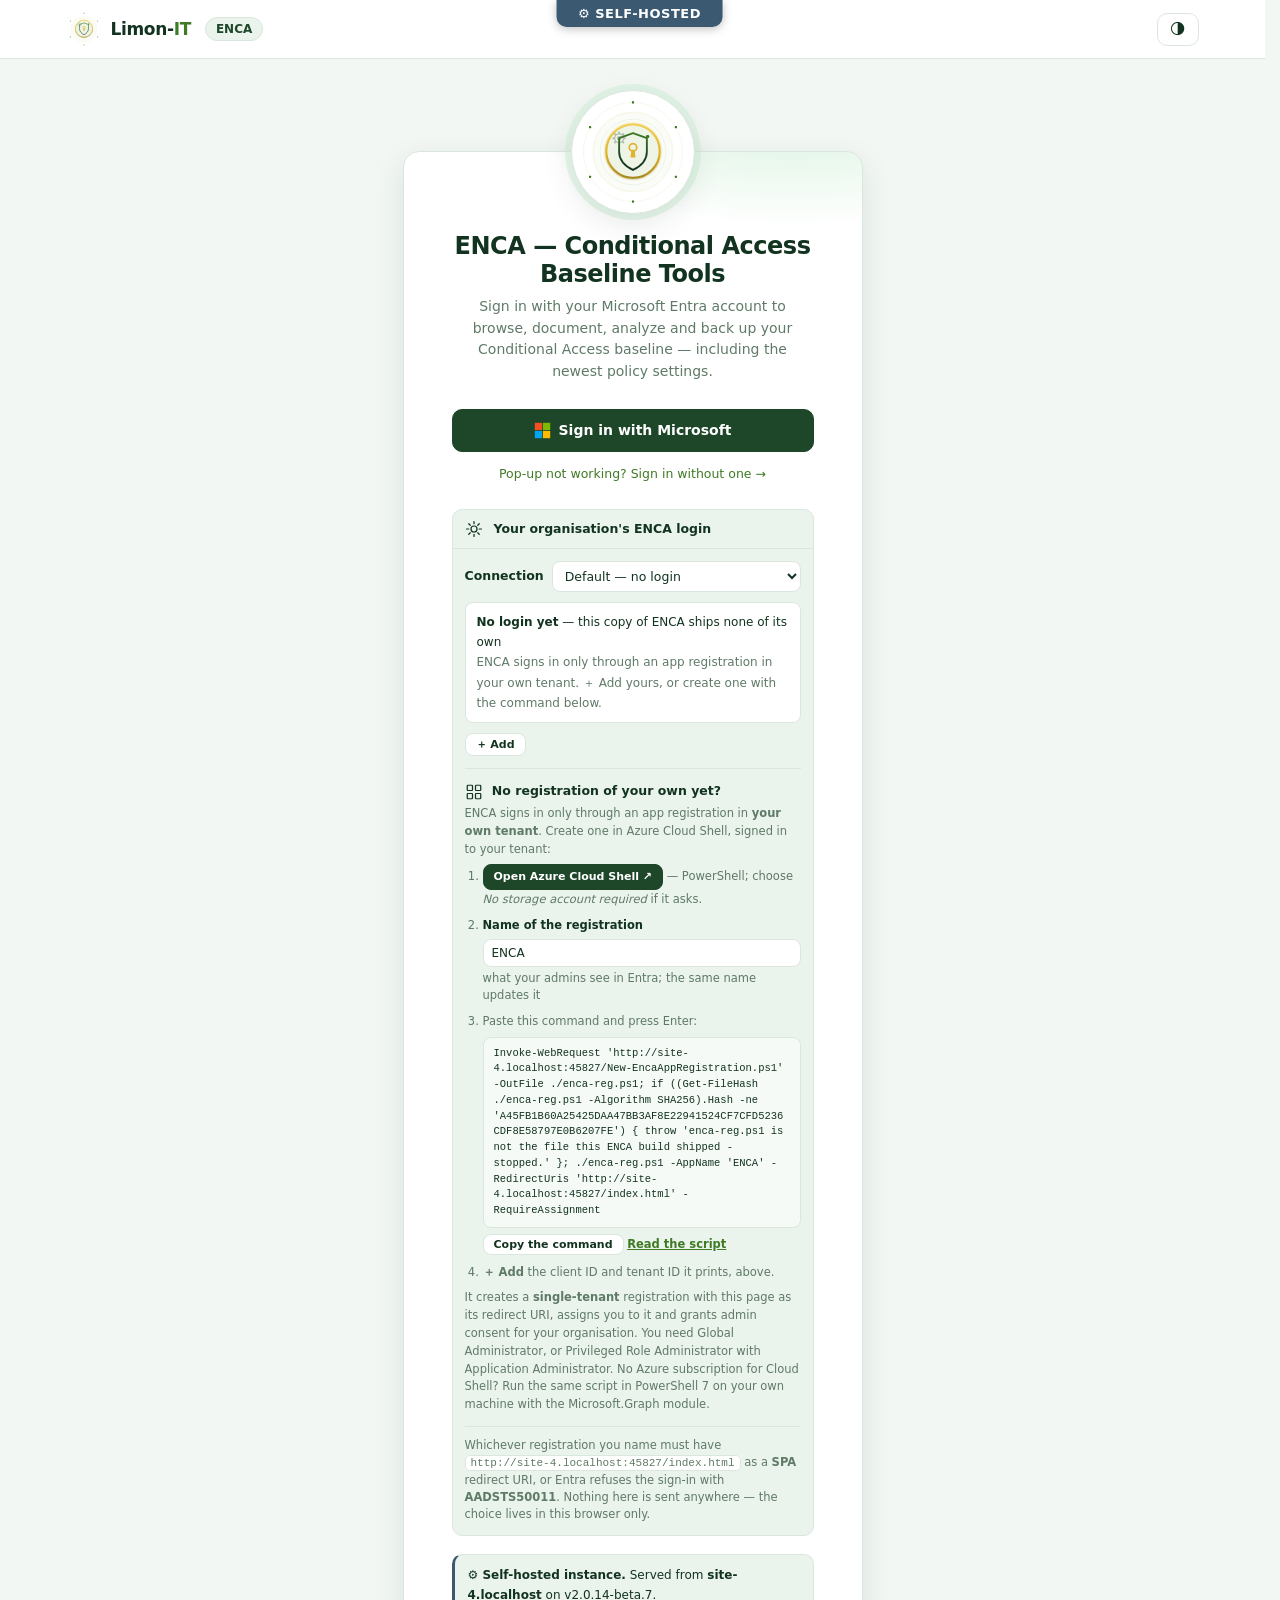
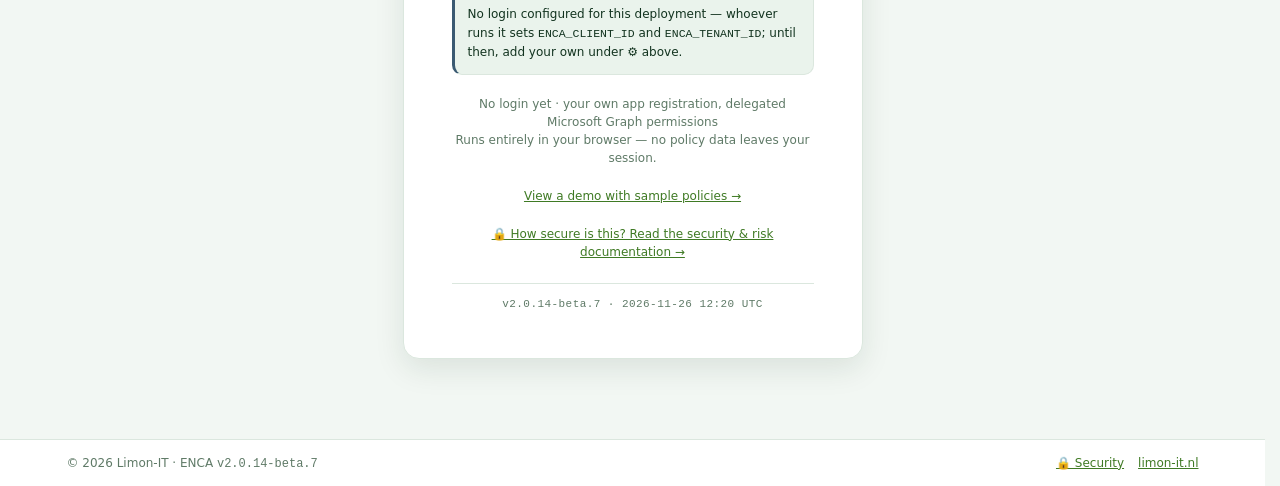
==== commit 73b71db6: "33607: 🕵 Who is … to CA 1.6.0 — 🌐 the IP addresses she signs in from, matched to the named locations" ====
--- a/index.html
+++ b/index.html
@@ -26,25 +26,25 @@
 <meta http-equiv="Content-Security-Policy" content="default-src 'self'; script-src 'self'; style-src 'self' 'unsafe-inline'; img-src 'self' data: blob: https://limo.goatcounter.com; connect-src 'self' https://graph.microsoft.com https://login.microsoftonline.com https://management.azure.com https://limo.goatcounter.com https://enca.limon-it.nl https://api.github.com https://raw.githubusercontent.com https://cloudflare-dns.com; frame-src https://login.microsoftonline.com; object-src 'none'; base-uri 'self'; form-action 'self'">
 <!-- FIRST: stops the MSAL sign-in popup (and the silent-renewal iframe)
      from loading the whole app and eating its own auth response. -->
-<script src="js/popup-guard.js?v=33606"></script>
+<script src="js/popup-guard.js?v=33607"></script>
 <title>ENCA · Conditional Access Baseline Tools · Limon-IT</title>
-<link rel="icon" id="favicon" href="assets/favicon.svg?v=33606" type="image/svg+xml">
-<link rel="stylesheet" href="css/app.css?v=33606">
+<link rel="icon" id="favicon" href="assets/favicon.svg?v=33607" type="image/svg+xml">
+<link rel="stylesheet" href="css/app.css?v=33607">
 <!-- Deliberately BLOCKING, before first paint: applies this browser's known
      self-host branding (palette, logo, favicon) so a branded instance never
      flashes the default look on load. No-op without a stored brand. -->
-<script src="js/selfhost-boot.js?v=33606"></script>
+<script src="js/selfhost-boot.js?v=33607"></script>
 <!-- Anonymous, aggregate usage counting (GoatCounter): page views and
      tool-open counts only. No cookies, no identifiers, no tenant or policy
      data. count.js is self-hosted so the CSP allows only the count endpoint.
      Blocking it breaks nothing. Disclosed in README.md § privacy. -->
-<script src="js/counter.js?v=33606"></script>
-<script data-goatcounter="https://limo.goatcounter.com/count" async src="vendor/count.js?v=33606"></script>
-<link rel="stylesheet" href="css/workspace.css?v=33606">
-<link rel="stylesheet" href="css/workspaces.css?v=33606">
-<link rel="stylesheet" href="css/tool-layout.css?v=33606">
-<link rel="stylesheet" href="css/list-detail.css?v=33606">
-<link rel="stylesheet" href="css/flat-icons.css?v=33606">
+<script src="js/counter.js?v=33607"></script>
+<script data-goatcounter="https://limo.goatcounter.com/count" async src="vendor/count.js?v=33607"></script>
+<link rel="stylesheet" href="css/workspace.css?v=33607">
+<link rel="stylesheet" href="css/workspaces.css?v=33607">
+<link rel="stylesheet" href="css/tool-layout.css?v=33607">
+<link rel="stylesheet" href="css/list-detail.css?v=33607">
+<link rel="stylesheet" href="css/flat-icons.css?v=33607">
 </head>
 <body>
 
@@ -52,7 +52,7 @@
   <div class="hwrap">
     <button class="btn workspace-menu" id="workspaceMenu" aria-label="Open navigation" aria-controls="sideNav" aria-expanded="false" hidden>☰</button>
     <div class="logo" id="logoHome" title="Back to tools">
-      <img id="brandLogo" src="assets/logo-mark-light.svg?v=33606" width="34" height="34" alt="ENCA">
+      <img id="brandLogo" src="assets/logo-mark-light.svg?v=33607" width="34" height="34" alt="ENCA">
       <b id="brandOrg">Limon-<span>IT</span></b>
     </div>
     <span class="app-tag" id="brandTag">ENCA</span>
@@ -105,7 +105,7 @@
   <!-- ============ LOGIN ============ -->
   <section id="screen-login" class="screen active">
     <div class="login-card">
-      <img id="brandLogoLogin" src="assets/logo-mark-light.svg?v=33606" width="76" height="76" alt="ENCA">
+      <img id="brandLogoLogin" src="assets/logo-mark-light.svg?v=33607" width="76" height="76" alt="ENCA">
       <h1 id="brandLoginTitle">ENCA — Conditional Access Baseline Tools</h1>
       <p id="brandLoginBlurb">Sign in with your Microsoft Entra account to browse, document, analyze and back up your Conditional Access baseline — including the newest policy settings.</p>
       <button class="btn primary ms-btn" id="signInBtn">
@@ -271,7 +271,7 @@
       </div>
       <div class="tool tool-tile" id="toolWhoIs">
         <div class="tool-ic">🕵</div><h3>Who is … to CA <span class="tag new">BETA</span> <span class="tag upd">UPDATED</span></h3>
-        <p>Pick the subject; the picture is the same one. <b>🕵 A user</b> — which deployment group she is in and how she got there (direct, or nested via which parent), every policy that reaches her or misses her and why, her sign-ins, the applications she signs in to and which exclusion covers each, her risk, what goes live next. <b>🌊 A group</b> — the same for a whole wave: who is in it and how, which policies target it, how many members an exclusion takes back out, and every member's forecast. <b>⚖ Compare users</b> — two or more side by side, where Conditional Access treats them differently and which group or role membership is behind it. One subject resolver and one policy ladder under all three.</p>
+        <p>Pick the subject; the picture is the same one. <b>🕵 A user</b> — which deployment group she is in and how she got there (direct, or nested via which parent), every policy that reaches her or misses her and why, her sign-ins, the applications she signs in to and which exclusion covers each, the IP addresses she signs in from and which named locations they fall in, her risk, what goes live next. <b>🌊 A group</b> — the same for a whole wave: who is in it and how, which policies target it, how many members an exclusion takes back out, and every member's forecast. <b>⚖ Compare users</b> — two or more side by side, where Conditional Access treats them differently and which group or role membership is behind it. One subject resolver and one policy ladder under all three.</p>
       </div>
       <div class="tool tool-tile" id="toolDeployDash">
         <div class="tool-ic">📊</div><h3>Deployment dashboard <span class="tag new">BETA</span> <span class="tag upd">UPDATED</span></h3>
@@ -2702,6 +2702,7 @@
         <li><b>🛡 Identity risk</b> — what Identity Protection says about her now (at risk and at which level, remediated, dismissed, never flagged), the risk detections of the last 30 days, the risky sign-ins in the window, and <b>only the risk-based policies that reach her</b> — user risk, sign-in risk, insider risk — with the one that <b>fires now</b> on her current level named. A risk policy that does not reach her (not targeted, or she is excluded) is counted in one line and stays in the policies table, not here. The user-risk read is optional (IdentityRiskyUser.Read.All + IdentityRiskEvent.Read.All), offered as a button, and needs Entra ID P2 to be populated. Nothing here changes the tenant — dismissing or confirming a risk is done in the Entra portal.</li>
         <li><b>💻 Devices she signs in from</b> — one row per device in the window with what Conditional Access saw of it on the last sign-in: <b>Compliant</b>, <b>Managed, not compliant</b>, <b>Registered, not managed</b> or <b>Unmanaged</b>; sign-in and stopped counts, the apps, when it was last seen. A callout says when a compliant-device grant reaches her and sign-ins came from devices that cannot meet it. State is per sign-in, not per device — a laptop made compliant yesterday shows compliant on the sign-ins since.</li>
         <li><b>🗃 Applications she signs in to</b> (build 33310) — the list an exclusion review starts with. Somebody is excluded from a policy because she needs one application; months later nobody knows whether she still uses it. One row per application from her own sign-ins of the window, with the <b>resources it reached</b> under it — Conditional Access decides on the resource, so Viva Engage opened inside Teams is a Teams row that reaches Viva Engage — the sign-ins, how many Conditional Access stopped, and the <b>last sign-in</b>, with the days since when that is 14 or more. <b>Excluded from</b> lists the policies that are enforced or report-only, would reach her, cover that application or resource, and that an exclusion takes her out of: a <b>red</b> chip when the policy names the application, a plain one when it covers every resource; the tooltip names the exclusion group and a click opens the policy. When a policy <b>names its applications and none of them shows a sign-in</b> in the window, an amber callout says so — the candidate to take her out of the exclusion. Two limits are printed on the card: the Entra sign-in log holds <b>interactive sign-ins only</b>, so an application reached on a token refresh does not show (read Hunting + non-interactive first), and the log reaches no further back than the window — no sign-in in 30 days is not never. An app group (Office 365, Microsoft Admin Portals) is matched on its core services only and is never called unused. Chips: all, covered by an exclusion, stopped, not seen for 14 days; ⭳ CSV of every application. Nothing extra is read.</li>
+        <li><b>🌐 IP addresses she signs in from</b> (build 33607) — one row per address from her own sign-ins of the window: <b>where</b> it is (city, country, and the AS number when the record carries it), the <b>named locations</b> it falls in, her sign-ins with how many Conditional Access stopped and how many were non-interactive, and the applications, devices and last sign-in. A location chip is <b>green</b> when the location is marked trusted, plain for an IP location that is not, grey for a country list. Matching follows 🧩 Locations → sign-ins: Entra's own answer on the sign-in (<code>networkLocationDetails</code>, the Graph sources only) counts first, otherwise the address is checked against the ranges and the country against the country lists; a country location looked up by Authenticator GPS is never matched from an address. On the hunting sources every match is by range. <b>Outside IP named locations</b> means in no IP-range location — a country list says where an address is, not that it is yours. Tiles: addresses and networks, in a trusted location, countries, stopped by CA. Callouts: a <b>stopped address</b> outside every IP named location (look at the risk card and the stopped list), sign-ins from <b>several countries</b> (geolocation of the address — a VPN or a cloud egress can put it elsewhere), and <b>traffic concentrated</b> on one or two addresses — the pattern of an account that runs from a server, which a location-scoped policy can match. Chips: all, outside IP named locations, stopped, first seen in the last 3 days (on a window of 6 days or more — the log reaches no further back than the window); <b>Group by /24 · /64</b> folds the addresses of one network into a row; ⭳ CSV of every address. The named locations are read once with the permission ENCA already has, or taken from 🧩 Locations; no extra sign-in read.</li>
         <li><b>📵 Retired control: Require approved client app</b> — Microsoft retired that grant on 30 June 2026: a policy carrying it is read-only (it enforces until disabled, cannot be edited — the policies table marks it) and the day it is replaced by <i>Require app protection policy</i> or the control is simply removed, whoever satisfied it <i>through the approved app</i> — a mobile app on a device that is not compliant — is blocked unless an Intune app protection policy already reaches them. The card lists, per retired policy that reaches her, the sign-ins it let through on that path (apps, devices, last), and gives the verdict: <b>blocked the day the control goes</b> (no app protection policy seen for her yet — assign one first), <b>ready for the replacement</b> (a sign-in already shows an app protection policy satisfied on a non-compliant device), or <b>not affected</b> (compliant device, or no mobile app in the window).</li>
         <li><b>🔐 MFA on her sign-ins</b> — the answer to “she keeps getting the prompt on app X — which policy is it?”. A prompt the user <i>completes</i> is a successful sign-in, so it never appears in the stopped list; this card does: per app, the applied policies that <b>demanded MFA</b> (result success with an MFA or authentication-strength grant), how many sign-ins required it, and — from the record's own authentication steps — how many were a <b>fresh prompt</b> versus a claim already in the token, from how many devices, with the last fresh prompt. Then it says why: fresh prompts spread over many devices (a non-persistent VDI pool is one prompt per host), a sign-in frequency or non-persistent browser session reaching her, or every requirement satisfied by the token — in which case the prompt she sees is per-user MFA, security defaults or the app, not Conditional Access. Hunting rows carry the requirement but not the steps and count as <i>not known</i>; the Entra log source tells them apart.</li>
         <li><b>Sign-ins Conditional Access stopped</b> — her rows from the log the way 🚦 Sign-in failures shows them: when, app, client, device state and place; under each policy the <b>control it demanded</b>; under the result the error code <b>in words</b> — MFA demanded and not completed (50074), compliant device required and this one is not (53000), device authentication demanded (50097) — and a one-click 🧪 Replay in What-If.</li>
@@ -4387,128 +4388,128 @@
 <script src="vendor/html-to-image.js"></script>
 <script src="vendor/jspdf.umd.min.js"></script>
 <script src="vendor/jszip.min.js"></script>
-<script src="js/branding.js?v=33606"></script>
-<script src="js/selfhost.js?v=33606"></script>
-<script src="js/version.js?v=33606"></script>
-<script src="js/verdict.js?v=33606"></script>
-<script src="js/fork.js?v=33606"></script>
-<script src="js/promote.js?v=33606"></script>
-<script src="js/authConfig.js?v=33606"></script>
-<script src="js/connection.js?v=33606"></script>
-<script src="js/labels.js?v=33606"></script>
-<script src="js/capabilities.js?v=33606"></script>
-<script src="js/graph.js?v=33606"></script>
-<script src="js/model.js?v=33606"></script>
-<script src="js/render.js?v=33606"></script>
-<script src="js/analyze.js?v=33606"></script>
-<script src="js/whatif.js?v=33606"></script>
-<script src="js/mslearn.js?v=33606"></script>
-<script src="js/learntriage.js?v=33606"></script>
-<script src="js/learnfeed.js?v=33606"></script>
-<script src="js/gapcheck.js?v=33606"></script>
-<script src="js/cisdata.js?v=33606"></script>
-<script src="js/cischeck.js?v=33606"></script>
-<script src="js/exclusions.js?v=33606"></script>
-<script src="js/cascope.js?v=33606"></script>
-<script src="js/coverage.js?v=33606"></script>
-<script src="js/runmeta.js?v=33606"></script>
-<script src="js/overview.js?v=33606"></script>
-<script src="js/validator.js?v=33606"></script>
-<script src="js/whatifeval.js?v=33606"></script>
-<script src="js/builder.js?v=33606"></script>
-<script src="js/onboard.js?v=33606"></script>
-<script src="js/compare.js?v=33606"></script>
-<script src="js/whois.js?v=33606"></script>
-<script src="js/wave.js?v=33606"></script>
-<script src="js/sessionctl.js?v=33606"></script>
-<script src="js/spgap.js?v=33606"></script>
-<script src="js/groupuse.js?v=33606"></script>
-<script src="js/iso3166.js?v=33606"></script>
-<script src="js/causes.js?v=33606"></script>
-<script src="js/locations.js?v=33606"></script>
-<script src="js/locsignin.js?v=33606"></script>
-<script src="js/workloadid.js?v=33606"></script>
-<script src="js/authcontexts.js?v=33606"></script>
-<script src="js/authstrengths.js?v=33606"></script>
-<script src="js/recycle.js?v=33606"></script>
-<script src="js/rmau.js?v=33606"></script>
-<script src="js/auinv.js?v=33606"></script>
-<script src="js/camap.js?v=33606"></script>
-<script src="js/rmaudoc.js?v=33606"></script>
-<script src="js/termsofuse.js?v=33606"></script>
-<script src="js/audit.js?v=33606"></script>
-<script src="js/drift.js?v=33606"></script>
-<script src="js/guide.js?v=33606"></script>
-<script src="js/userimpact.js?v=33606"></script>
-<script src="js/smsvoice.js?v=33606"></script>
-<script src="js/memberof.js?v=33606"></script>
-<script src="js/devcheck.js?v=33606"></script>
-<script src="js/idscore.js?v=33606"></script>
-<script src="js/xtenant.js?v=33606"></script>
-<script src="js/passkeys.js?v=33606"></script>
-<script src="js/tokencov.js?v=33606"></script>
-<script src="js/naming.js?v=33606"></script>
-<script src="js/licgap.js?v=33606"></script>
-<script src="js/teamsdev.js?v=33606"></script>
-<script src="js/signinstore.js?v=33606"></script>
-<script src="js/signins.js?v=33606"></script>
-<script src="js/reportimpact.js?v=33606"></script>
-<script src="js/changelog.js?v=33606"></script>
-<script src="js/baselineData.js?v=33606"></script>
-<script src="js/baselineJoeyData.js?v=33606"></script>
-<script src="js/baselineSmbData.js?v=33606"></script>
-<script src="js/baselineLive.js?v=33606"></script>
-<script src="js/pimBaselineData.js?v=33606"></script>
-<script src="js/pimbaseline.js?v=33606"></script>
-<script src="js/pimplan.js?v=33606"></script>
-<script src="js/encaaccess.js?v=33606"></script>
-<script src="js/pimrmau.js?v=33606"></script>
-<script src="js/intunerbac.js?v=33606"></script>
-<script src="js/pimroles.js?v=33606"></script>
-<script src="js/pimreport.js?v=33606"></script>
-<script src="js/pimdoc.js?v=33606"></script>
-<script src="js/pimmodules.js?v=33606"></script>
-<script src="js/pimdeploy.js?v=33606"></script>
-<script src="js/pimscript.js?v=33606"></script>
-<script src="js/pimdesigner.js?v=33606"></script>
-<script src="js/pimcatalog.js?v=33606"></script>
-<script src="js/pimlens.js?v=33606"></script>
-<script src="js/baseline.js?v=33606"></script>
-<script src="js/eadminsData.js?v=33606"></script>
-<script src="js/joeyPlusData.js?v=33606"></script>
-<script src="js/secdefaults.js?v=33606"></script>
-<script src="js/baselineCleanup.js?v=33606"></script>
-<script src="js/groupTemplates.js?v=33606"></script>
-<script src="js/assign.js?v=33606"></script>
-<script src="js/cagroups.js?v=33606"></script>
-<script src="js/groupmerge.js?v=33606"></script>
-<script src="js/dgfill.js?v=33606"></script>
-<script src="js/dgadd.js?v=33606"></script>
-<script src="js/deploydash.js?v=33606"></script>
-<script src="js/trv2.js?v=33606"></script>
-<script src="js/gsa.js?v=33606"></script>
-<script src="js/egress.js?v=33606"></script>
-<script src="js/devicecleanup.js?v=33606"></script>
-<script src="js/appaccess.js?v=33606"></script>
-<script src="js/m365harden.js?v=33606"></script>
-<script src="js/groupsview.js?v=33606"></script>
-<script src="js/runledger.js?v=33606"></script>
-<script src="js/bgvault.js?v=33606"></script>
-<script src="js/protect.js?v=33606"></script>
-<script src="js/policy-compare.js?v=33606"></script>
-<script src="js/import.js?v=33606"></script>
-<script src="js/dgtrial.js?v=33606"></script>
-<script src="js/export.js?v=33606"></script>
-<script src="js/demo.js?v=33606"></script>
-<script src="js/list-detail.js?v=33606"></script>
-<script src="js/flat-icons.js?v=33606"></script>
-<script src="js/workspace.js?v=33606"></script>
-<script src="js/analysis-jobs.js?v=33606"></script>
-<script src="js/search-suggest.js?v=33606"></script>
-<script src="js/app.js?v=33606"></script>
-<script src="js/col-resize.js?v=33606"></script>
-<script src="js/accessibility.js?v=33606"></script>
-<script src="js/workspaces.js?v=33606"></script>
-<script src="js/tool-layout.js?v=33606"></script>
+<script src="js/branding.js?v=33607"></script>
+<script src="js/selfhost.js?v=33607"></script>
+<script src="js/version.js?v=33607"></script>
+<script src="js/verdict.js?v=33607"></script>
+<script src="js/fork.js?v=33607"></script>
+<script src="js/promote.js?v=33607"></script>
+<script src="js/authConfig.js?v=33607"></script>
+<script src="js/connection.js?v=33607"></script>
+<script src="js/labels.js?v=33607"></script>
+<script src="js/capabilities.js?v=33607"></script>
+<script src="js/graph.js?v=33607"></script>
+<script src="js/model.js?v=33607"></script>
+<script src="js/render.js?v=33607"></script>
+<script src="js/analyze.js?v=33607"></script>
+<script src="js/whatif.js?v=33607"></script>
+<script src="js/mslearn.js?v=33607"></script>
+<script src="js/learntriage.js?v=33607"></script>
+<script src="js/learnfeed.js?v=33607"></script>
+<script src="js/gapcheck.js?v=33607"></script>
+<script src="js/cisdata.js?v=33607"></script>
+<script src="js/cischeck.js?v=33607"></script>
+<script src="js/exclusions.js?v=33607"></script>
+<script src="js/cascope.js?v=33607"></script>
+<script src="js/coverage.js?v=33607"></script>
+<script src="js/runmeta.js?v=33607"></script>
+<script src="js/overview.js?v=33607"></script>
+<script src="js/validator.js?v=33607"></script>
+<script src="js/whatifeval.js?v=33607"></script>
+<script src="js/builder.js?v=33607"></script>
+<script src="js/onboard.js?v=33607"></script>
+<script src="js/compare.js?v=33607"></script>
+<script src="js/whois.js?v=33607"></script>
+<script src="js/wave.js?v=33607"></script>
+<script src="js/sessionctl.js?v=33607"></script>
+<script src="js/spgap.js?v=33607"></script>
+<script src="js/groupuse.js?v=33607"></script>
+<script src="js/iso3166.js?v=33607"></script>
+<script src="js/causes.js?v=33607"></script>
+<script src="js/locations.js?v=33607"></script>
+<script src="js/locsignin.js?v=33607"></script>
+<script src="js/workloadid.js?v=33607"></script>
+<script src="js/authcontexts.js?v=33607"></script>
+<script src="js/authstrengths.js?v=33607"></script>
+<script src="js/recycle.js?v=33607"></script>
+<script src="js/rmau.js?v=33607"></script>
+<script src="js/auinv.js?v=33607"></script>
+<script src="js/camap.js?v=33607"></script>
+<script src="js/rmaudoc.js?v=33607"></script>
+<script src="js/termsofuse.js?v=33607"></script>
+<script src="js/audit.js?v=33607"></script>
+<script src="js/drift.js?v=33607"></script>
+<script src="js/guide.js?v=33607"></script>
+<script src="js/userimpact.js?v=33607"></script>
+<script src="js/smsvoice.js?v=33607"></script>
+<script src="js/memberof.js?v=33607"></script>
+<script src="js/devcheck.js?v=33607"></script>
+<script src="js/idscore.js?v=33607"></script>
+<script src="js/xtenant.js?v=33607"></script>
+<script src="js/passkeys.js?v=33607"></script>
+<script src="js/tokencov.js?v=33607"></script>
+<script src="js/naming.js?v=33607"></script>
+<script src="js/licgap.js?v=33607"></script>
+<script src="js/teamsdev.js?v=33607"></script>
+<script src="js/signinstore.js?v=33607"></script>
+<script src="js/signins.js?v=33607"></script>
+<script src="js/reportimpact.js?v=33607"></script>
+<script src="js/changelog.js?v=33607"></script>
+<script src="js/baselineData.js?v=33607"></script>
+<script src="js/baselineJoeyData.js?v=33607"></script>
+<script src="js/baselineSmbData.js?v=33607"></script>
+<script src="js/baselineLive.js?v=33607"></script>
+<script src="js/pimBaselineData.js?v=33607"></script>
+<script src="js/pimbaseline.js?v=33607"></script>
+<script src="js/pimplan.js?v=33607"></script>
+<script src="js/encaaccess.js?v=33607"></script>
+<script src="js/pimrmau.js?v=33607"></script>
+<script src="js/intunerbac.js?v=33607"></script>
+<script src="js/pimroles.js?v=33607"></script>
+<script src="js/pimreport.js?v=33607"></script>
+<script src="js/pimdoc.js?v=33607"></script>
+<script src="js/pimmodules.js?v=33607"></script>
+<script src="js/pimdeploy.js?v=33607"></script>
+<script src="js/pimscript.js?v=33607"></script>
+<script src="js/pimdesigner.js?v=33607"></script>
+<script src="js/pimcatalog.js?v=33607"></script>
+<script src="js/pimlens.js?v=33607"></script>
+<script src="js/baseline.js?v=33607"></script>
+<script src="js/eadminsData.js?v=33607"></script>
+<script src="js/joeyPlusData.js?v=33607"></script>
+<script src="js/secdefaults.js?v=33607"></script>
+<script src="js/baselineCleanup.js?v=33607"></script>
+<script src="js/groupTemplates.js?v=33607"></script>
+<script src="js/assign.js?v=33607"></script>
+<script src="js/cagroups.js?v=33607"></script>
+<script src="js/groupmerge.js?v=33607"></script>
+<script src="js/dgfill.js?v=33607"></script>
+<script src="js/dgadd.js?v=33607"></script>
+<script src="js/deploydash.js?v=33607"></script>
+<script src="js/trv2.js?v=33607"></script>
+<script src="js/gsa.js?v=33607"></script>
+<script src="js/egress.js?v=33607"></script>
+<script src="js/devicecleanup.js?v=33607"></script>
+<script src="js/appaccess.js?v=33607"></script>
+<script src="js/m365harden.js?v=33607"></script>
+<script src="js/groupsview.js?v=33607"></script>
+<script src="js/runledger.js?v=33607"></script>
+<script src="js/bgvault.js?v=33607"></script>
+<script src="js/protect.js?v=33607"></script>
+<script src="js/policy-compare.js?v=33607"></script>
+<script src="js/import.js?v=33607"></script>
+<script src="js/dgtrial.js?v=33607"></script>
+<script src="js/export.js?v=33607"></script>
+<script src="js/demo.js?v=33607"></script>
+<script src="js/list-detail.js?v=33607"></script>
+<script src="js/flat-icons.js?v=33607"></script>
+<script src="js/workspace.js?v=33607"></script>
+<script src="js/analysis-jobs.js?v=33607"></script>
+<script src="js/search-suggest.js?v=33607"></script>
+<script src="js/app.js?v=33607"></script>
+<script src="js/col-resize.js?v=33607"></script>
+<script src="js/accessibility.js?v=33607"></script>
+<script src="js/workspaces.js?v=33607"></script>
+<script src="js/tool-layout.js?v=33607"></script>
 </body>
 </html>
--- a/css/app.css
+++ b/css/app.css
@@ -2164,6 +2164,21 @@
 .wo-tbl .wo-xchip{display:inline-block;background:var(--bad-bg);border:1px solid var(--bad-bd);color:var(--off);border-radius:6px;padding:0 6px;font-size:11px;font-weight:600;margin:1px 3px 1px 0;white-space:nowrap}
 .wo-tbl .wo-xchip.all{background:var(--soft);border-color:var(--border);color:inherit}
 .wo-tbl .wo-xchip:hover{text-decoration:none;border-color:currentColor}
+/* 🕵 1.6.0 — IP addresses card */
+.wo-iptiles{display:grid;grid-template-columns:repeat(4,minmax(0,1fr));gap:8px;margin:0 0 10px}
+@media (max-width:700px){.wo-iptiles{grid-template-columns:repeat(2,minmax(0,1fr))}}
+.wo-ipt{background:var(--soft);border:1px solid var(--border);border-radius:10px;padding:8px 10px;min-width:0}
+.wo-ipt span{display:block;font-size:11px;color:var(--muted)}
+.wo-ipt b{display:block;font-size:20px;line-height:1.25}
+.wo-ipt i{display:block;font-style:normal;font-size:11px;color:var(--muted);overflow-wrap:anywhere}
+.wo-ipt.bad{background:var(--bad-bg2);border-color:var(--bad-bd)}
+.wo-ipt.bad b,.wo-ipt.bad span{color:var(--off)}
+.wo-iptbl .mono{font-family:var(--mono,ui-monospace,monospace);font-size:12px;overflow-wrap:anywhere}
+.wo-ipl{display:inline-block;border:1px solid var(--border);background:var(--soft);border-radius:6px;padding:0 6px;font-size:11px;margin:1px 3px 1px 0;white-space:nowrap}
+.wo-ipl.t{background:var(--ok-bg);border-color:var(--ok-bd);color:var(--on)}
+.wo-ipl.c,.wo-ipl.n{color:var(--muted)}
+.wo-ipl.new{background:var(--warn-bg);border-color:var(--warn-bd);color:var(--warn-fg)}
+.wo-iptbl tr.wo-iprow-bad td{background:var(--bad-bg2)}
 /* The Flags cell wraps (25343). One chip per policy instead of one nowrap
    span holding a comma list: the cell grows DOWN, so the column can never
    force the table past its card again. The cap is what guarantees it — the
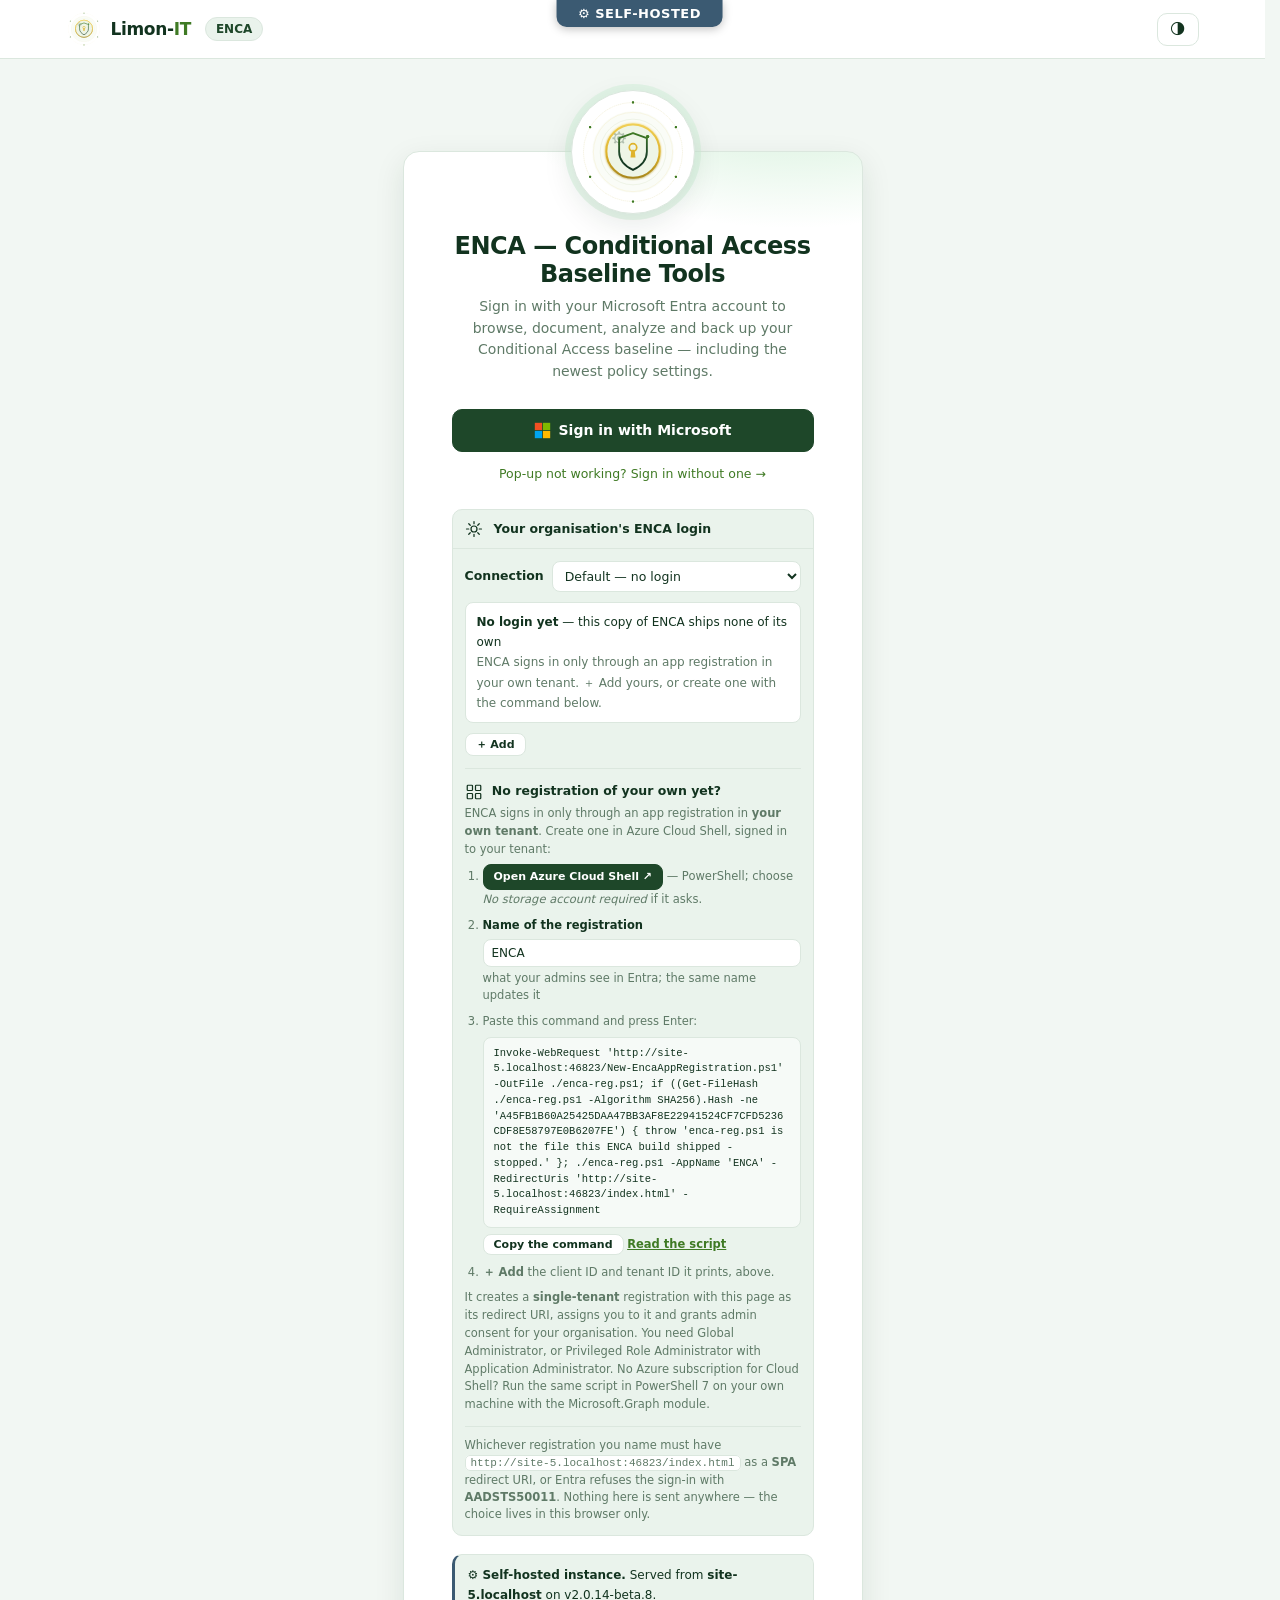
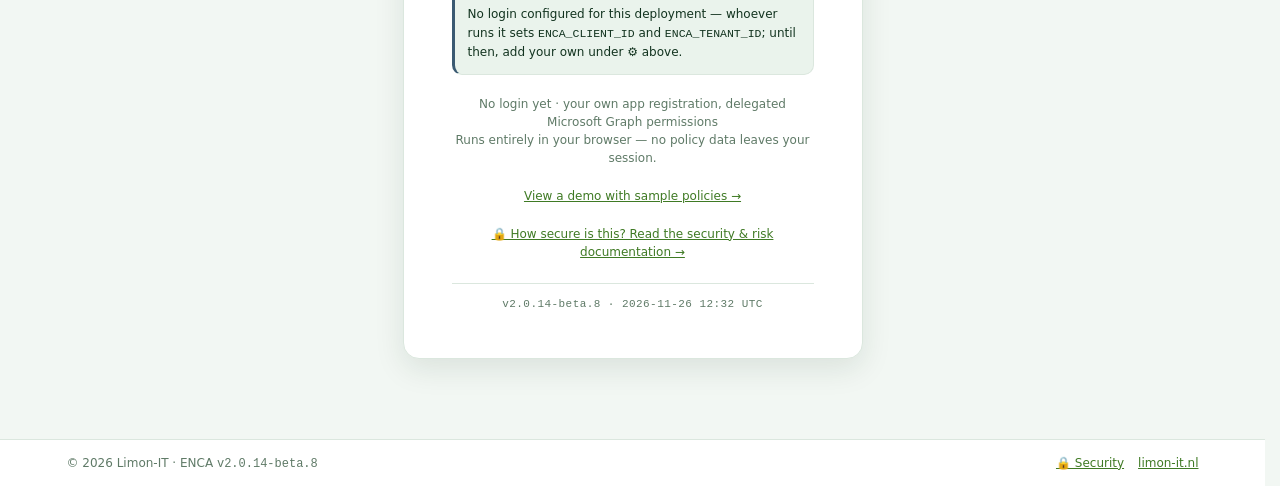
==== commit e26dc026: "33608: 🕵 Who is … to CA 1.7.0 — 🤖 a service principal or managed identity as the fourth subject: wor" ====
--- a/index.html
+++ b/index.html
@@ -26,25 +26,25 @@
 <meta http-equiv="Content-Security-Policy" content="default-src 'self'; script-src 'self'; style-src 'self' 'unsafe-inline'; img-src 'self' data: blob: https://limo.goatcounter.com; connect-src 'self' https://graph.microsoft.com https://login.microsoftonline.com https://management.azure.com https://limo.goatcounter.com https://enca.limon-it.nl https://api.github.com https://raw.githubusercontent.com https://cloudflare-dns.com; frame-src https://login.microsoftonline.com; object-src 'none'; base-uri 'self'; form-action 'self'">
 <!-- FIRST: stops the MSAL sign-in popup (and the silent-renewal iframe)
      from loading the whole app and eating its own auth response. -->
-<script src="js/popup-guard.js?v=33607"></script>
+<script src="js/popup-guard.js?v=33608"></script>
 <title>ENCA · Conditional Access Baseline Tools · Limon-IT</title>
-<link rel="icon" id="favicon" href="assets/favicon.svg?v=33607" type="image/svg+xml">
-<link rel="stylesheet" href="css/app.css?v=33607">
+<link rel="icon" id="favicon" href="assets/favicon.svg?v=33608" type="image/svg+xml">
+<link rel="stylesheet" href="css/app.css?v=33608">
 <!-- Deliberately BLOCKING, before first paint: applies this browser's known
      self-host branding (palette, logo, favicon) so a branded instance never
      flashes the default look on load. No-op without a stored brand. -->
-<script src="js/selfhost-boot.js?v=33607"></script>
+<script src="js/selfhost-boot.js?v=33608"></script>
 <!-- Anonymous, aggregate usage counting (GoatCounter): page views and
      tool-open counts only. No cookies, no identifiers, no tenant or policy
      data. count.js is self-hosted so the CSP allows only the count endpoint.
      Blocking it breaks nothing. Disclosed in README.md § privacy. -->
-<script src="js/counter.js?v=33607"></script>
-<script data-goatcounter="https://limo.goatcounter.com/count" async src="vendor/count.js?v=33607"></script>
-<link rel="stylesheet" href="css/workspace.css?v=33607">
-<link rel="stylesheet" href="css/workspaces.css?v=33607">
-<link rel="stylesheet" href="css/tool-layout.css?v=33607">
-<link rel="stylesheet" href="css/list-detail.css?v=33607">
-<link rel="stylesheet" href="css/flat-icons.css?v=33607">
+<script src="js/counter.js?v=33608"></script>
+<script data-goatcounter="https://limo.goatcounter.com/count" async src="vendor/count.js?v=33608"></script>
+<link rel="stylesheet" href="css/workspace.css?v=33608">
+<link rel="stylesheet" href="css/workspaces.css?v=33608">
+<link rel="stylesheet" href="css/tool-layout.css?v=33608">
+<link rel="stylesheet" href="css/list-detail.css?v=33608">
+<link rel="stylesheet" href="css/flat-icons.css?v=33608">
 </head>
 <body>
 
@@ -52,7 +52,7 @@
   <div class="hwrap">
     <button class="btn workspace-menu" id="workspaceMenu" aria-label="Open navigation" aria-controls="sideNav" aria-expanded="false" hidden>☰</button>
     <div class="logo" id="logoHome" title="Back to tools">
-      <img id="brandLogo" src="assets/logo-mark-light.svg?v=33607" width="34" height="34" alt="ENCA">
+      <img id="brandLogo" src="assets/logo-mark-light.svg?v=33608" width="34" height="34" alt="ENCA">
       <b id="brandOrg">Limon-<span>IT</span></b>
     </div>
     <span class="app-tag" id="brandTag">ENCA</span>
@@ -105,7 +105,7 @@
   <!-- ============ LOGIN ============ -->
   <section id="screen-login" class="screen active">
     <div class="login-card">
-      <img id="brandLogoLogin" src="assets/logo-mark-light.svg?v=33607" width="76" height="76" alt="ENCA">
+      <img id="brandLogoLogin" src="assets/logo-mark-light.svg?v=33608" width="76" height="76" alt="ENCA">
       <h1 id="brandLoginTitle">ENCA — Conditional Access Baseline Tools</h1>
       <p id="brandLoginBlurb">Sign in with your Microsoft Entra account to browse, document, analyze and back up your Conditional Access baseline — including the newest policy settings.</p>
       <button class="btn primary ms-btn" id="signInBtn">
@@ -271,7 +271,7 @@
       </div>
       <div class="tool tool-tile" id="toolWhoIs">
         <div class="tool-ic">🕵</div><h3>Who is … to CA <span class="tag new">BETA</span> <span class="tag upd">UPDATED</span></h3>
-        <p>Pick the subject; the picture is the same one. <b>🕵 A user</b> — which deployment group she is in and how she got there (direct, or nested via which parent), every policy that reaches her or misses her and why, her sign-ins, the applications she signs in to and which exclusion covers each, the IP addresses she signs in from and which named locations they fall in, her risk, what goes live next. <b>🌊 A group</b> — the same for a whole wave: who is in it and how, which policies target it, how many members an exclusion takes back out, and every member's forecast. <b>⚖ Compare users</b> — two or more side by side, where Conditional Access treats them differently and which group or role membership is behind it. One subject resolver and one policy ladder under all three.</p>
+        <p>Pick the subject; the picture is the same one. <b>🕵 A user</b> — which deployment group she is in and how she got there (direct, or nested via which parent), every policy that reaches her or misses her and why, her sign-ins, the applications she signs in to and which exclusion covers each, the IP addresses she signs in from and which named locations they fall in, her risk, what goes live next. <b>🌊 A group</b> — the same for a whole wave: who is in it and how, which policies target it, how many members an exclusion takes back out, and every member's forecast. <b>⚖ Compare users</b> — two or more side by side, where Conditional Access treats them differently and which group or role membership is behind it. One subject resolver and one policy ladder under all three. <b>🤖 A service principal</b> — the workload-identity policies that reach an app or managed identity, its sign-ins and the IP addresses it signs in from.</p>
       </div>
       <div class="tool tool-tile" id="toolDeployDash">
         <div class="tool-ic">📊</div><h3>Deployment dashboard <span class="tag new">BETA</span> <span class="tag upd">UPDATED</span></h3>
@@ -1130,6 +1130,31 @@
     <div class="tool-body" id="wvBody"></div>
   </section>
 
+  <!-- ============ 🤖 Who is … to CA — the service principal subject (T36 1.7.0, build 33608) — js/whoissp.js judges and renders, app.js (wp*) reads ============ -->
+  <section id="screen-whoissp" class="screen tool">
+    <div class="list-card readme" id="wpHead"></div>
+    <div class="toolbar" id="wpToolbar">
+      <div class="search">
+        <svg width="16" height="16" viewBox="0 0 24 24" fill="none" stroke="currentColor" stroke-width="2"><circle cx="11" cy="11" r="7"/><path d="m21 21-4-4"/></svg>
+        <input id="wpTerm" list="wpTermList" placeholder="Service principal or managed identity — name, appId or object ID, Enter to read" autocomplete="off" spellcheck="false">
+        <datalist id="wpTermList"></datalist>
+      </div>
+      <label class="wi-f tb-win"><span>Sign-ins</span>
+        <select id="wpDays" style="width:auto">
+          <option value="1">Last 24 hours</option>
+          <option value="7" selected>Last 7 days</option>
+          <option value="30">Last 30 days</option>
+        </select></label>
+      <button class="btn primary" id="wpRun">🔎 Read service principal</button>
+      <div class="tb-actions">
+        <button class="btn" id="wpRescan" style="display:none" title="Re-read the principal and its sign-ins">⟳ Rescan</button>
+        <button class="btn" id="wpMd" style="display:none">Export MD</button>
+        <button class="btn lemon" id="wpCsv" style="display:none" title="Every IP address it signed in from">⤓ Export CSV</button>
+      </div>
+    </div>
+    <div class="tool-body" id="wpBody"></div>
+  </section>
+
   <!-- ============ 🌐 GLOBAL SECURE ACCESS (T56, build 32516) — js/gsa.js judges and renders, app.js reads and writes ============ -->
   <section id="screen-gsa" class="screen tool">
     <div class="list-card readme" id="gsaHead"></div>
@@ -2712,6 +2737,16 @@
         <li><b>Buttons out</b> — ⚖ Compare (adds her, ready for a colleague), 🧪 What-If (user filled in), 🔗 Analyzer (everything outside Conditional Access that points at her), 🌊 the wave she is in, Markdown brief for the ticket with every card, CSV of the policy table (the applications card has its own).</li>
       </ul>
       <p class="help-x">Read-only. Memberships and policies come from what ENCA already holds — the same include/exclude resolution as ⚖ Compare users. <b>Sign-in source:</b> the segment in the toolbar is shared with 🚦 Sign-in failures, 🎚 Report-only impact and 🌊 the wave — Entra sign-in log (interactive, AuditLog.Read.All), Entra + non-interactive preview, Defender hunting, or Hunting + non-interactive (ThreatHunting.Read.All, Entra ID P2) — see 🚦 for the trade-offs. On the Entra source only this user's sign-ins are read (server-filtered, with a 5,000-event safety cap), or the window another tool already read is reused when it was not capped. Registered MFA methods and identity risk are optional extra reads, offered as buttons and never required. Licence comes from the same verdict 🎫 Licence gap uses.</p>
+
+      <h5>🤖 A service principal <span class="tag new">BETA</span> <span class="tag upd">UPDATED</span></h5>
+      <p>The fourth subject (build 33608): one <b>service principal</b> or <b>managed identity</b>, found by name, appId or object ID. Conditional Access for workload identities is a scope of its own (<code>conditions.clientApplications</code>), and its rules are the ones 🤖 Workload identities uses: only a <b>single-tenant</b> service principal registered in this tenant can be targeted, named directly or through all service principals in the tenant; a managed identity, a multi-tenant app or a Microsoft app cannot, and the screen says so instead of listing policies that pass it by. A policy aimed at users never applies to a service principal sign-in, so those are counted in one line.</p>
+      <ul>
+        <li><b>The principal</b> — its kind, enabled or not, and for an app registered here the secrets and certificates on the registration with the next expiry (amber within 30 days or past). Four tiles: policies reaching it, sign-ins and resources, IP addresses and how many sit in a trusted location, sign-ins stopped by Conditional Access.</li>
+        <li><b>Workload identity policies</b> — every policy that names it or covers all service principals: state, the grant, how it reaches (named directly, all in the tenant, excluded, an attribute filter decides — not evaluated here, or cannot target this kind) and, on the Entra source, the result on its own sign-ins (applied, not applied, blocked, report-only would block). The All chip lists the other workload-identity policies too.</li>
+        <li><b>🌐 IP addresses it signs in from</b> — the same card as the user subject, from its own sign-ins: where, the named locations each address falls in, stopped counts, the resources, the server-account pattern. A callout says when no policy reaches a targetable principal while some of its addresses are outside every IP named location.</li>
+        <li><b>Resources it signs in to</b> — sign-ins, stopped, failed and last per resource.</li>
+      </ul>
+      <p class="help-x">Read-only. The <b>sign-in source</b> segment is the shared one: the Entra choices read this principal's service principal and managed identity sign-ins from the Entra log (AuditLog.Read.All, up to 5,000, with the Conditional Access result per policy); the hunting choices read <code>EntraIdSpnSignInEvents</code> (falling back to <code>AADSpnSignInEventsBeta</code>) for it, summarised per address, place, resource and day — that table carries no Conditional Access columns, so a block is error 53003 without a policy name. Export MD carries every card; Export CSV is the address list.</p>
 
       <h5>🌊 Who is the wave to CA <span class="tag new">BETA</span> <span class="help-fold">folded into this tool — build 25347</span></h5>
       <p>A rollout goes wave by wave — <code>CAD-SEC-U-DG-GLO</code>, then <code>-INT</code>, then <code>-ADM</code>. The question before the next policy is switched from report-only to On is <b>can this wave take it</b>, and until now the answer was per policy (🎚 Report-only impact) or per user (🕵 Who is Anna to CA), never per wave. Pick a deployment group — the active baseline's deploy and persona groups are offered with their member counts, or type any group — and get:</p>
@@ -4388,128 +4423,129 @@
 <script src="vendor/html-to-image.js"></script>
 <script src="vendor/jspdf.umd.min.js"></script>
 <script src="vendor/jszip.min.js"></script>
-<script src="js/branding.js?v=33607"></script>
-<script src="js/selfhost.js?v=33607"></script>
-<script src="js/version.js?v=33607"></script>
-<script src="js/verdict.js?v=33607"></script>
-<script src="js/fork.js?v=33607"></script>
-<script src="js/promote.js?v=33607"></script>
-<script src="js/authConfig.js?v=33607"></script>
-<script src="js/connection.js?v=33607"></script>
-<script src="js/labels.js?v=33607"></script>
-<script src="js/capabilities.js?v=33607"></script>
-<script src="js/graph.js?v=33607"></script>
-<script src="js/model.js?v=33607"></script>
-<script src="js/render.js?v=33607"></script>
-<script src="js/analyze.js?v=33607"></script>
-<script src="js/whatif.js?v=33607"></script>
-<script src="js/mslearn.js?v=33607"></script>
-<script src="js/learntriage.js?v=33607"></script>
-<script src="js/learnfeed.js?v=33607"></script>
-<script src="js/gapcheck.js?v=33607"></script>
-<script src="js/cisdata.js?v=33607"></script>
-<script src="js/cischeck.js?v=33607"></script>
-<script src="js/exclusions.js?v=33607"></script>
-<script src="js/cascope.js?v=33607"></script>
-<script src="js/coverage.js?v=33607"></script>
-<script src="js/runmeta.js?v=33607"></script>
-<script src="js/overview.js?v=33607"></script>
-<script src="js/validator.js?v=33607"></script>
-<script src="js/whatifeval.js?v=33607"></script>
-<script src="js/builder.js?v=33607"></script>
-<script src="js/onboard.js?v=33607"></script>
-<script src="js/compare.js?v=33607"></script>
-<script src="js/whois.js?v=33607"></script>
-<script src="js/wave.js?v=33607"></script>
-<script src="js/sessionctl.js?v=33607"></script>
-<script src="js/spgap.js?v=33607"></script>
-<script src="js/groupuse.js?v=33607"></script>
-<script src="js/iso3166.js?v=33607"></script>
-<script src="js/causes.js?v=33607"></script>
-<script src="js/locations.js?v=33607"></script>
-<script src="js/locsignin.js?v=33607"></script>
-<script src="js/workloadid.js?v=33607"></script>
-<script src="js/authcontexts.js?v=33607"></script>
-<script src="js/authstrengths.js?v=33607"></script>
-<script src="js/recycle.js?v=33607"></script>
-<script src="js/rmau.js?v=33607"></script>
-<script src="js/auinv.js?v=33607"></script>
-<script src="js/camap.js?v=33607"></script>
-<script src="js/rmaudoc.js?v=33607"></script>
-<script src="js/termsofuse.js?v=33607"></script>
-<script src="js/audit.js?v=33607"></script>
-<script src="js/drift.js?v=33607"></script>
-<script src="js/guide.js?v=33607"></script>
-<script src="js/userimpact.js?v=33607"></script>
-<script src="js/smsvoice.js?v=33607"></script>
-<script src="js/memberof.js?v=33607"></script>
-<script src="js/devcheck.js?v=33607"></script>
-<script src="js/idscore.js?v=33607"></script>
-<script src="js/xtenant.js?v=33607"></script>
-<script src="js/passkeys.js?v=33607"></script>
-<script src="js/tokencov.js?v=33607"></script>
-<script src="js/naming.js?v=33607"></script>
-<script src="js/licgap.js?v=33607"></script>
-<script src="js/teamsdev.js?v=33607"></script>
-<script src="js/signinstore.js?v=33607"></script>
-<script src="js/signins.js?v=33607"></script>
-<script src="js/reportimpact.js?v=33607"></script>
-<script src="js/changelog.js?v=33607"></script>
-<script src="js/baselineData.js?v=33607"></script>
-<script src="js/baselineJoeyData.js?v=33607"></script>
-<script src="js/baselineSmbData.js?v=33607"></script>
-<script src="js/baselineLive.js?v=33607"></script>
-<script src="js/pimBaselineData.js?v=33607"></script>
-<script src="js/pimbaseline.js?v=33607"></script>
-<script src="js/pimplan.js?v=33607"></script>
-<script src="js/encaaccess.js?v=33607"></script>
-<script src="js/pimrmau.js?v=33607"></script>
-<script src="js/intunerbac.js?v=33607"></script>
-<script src="js/pimroles.js?v=33607"></script>
-<script src="js/pimreport.js?v=33607"></script>
-<script src="js/pimdoc.js?v=33607"></script>
-<script src="js/pimmodules.js?v=33607"></script>
-<script src="js/pimdeploy.js?v=33607"></script>
-<script src="js/pimscript.js?v=33607"></script>
-<script src="js/pimdesigner.js?v=33607"></script>
-<script src="js/pimcatalog.js?v=33607"></script>
-<script src="js/pimlens.js?v=33607"></script>
-<script src="js/baseline.js?v=33607"></script>
-<script src="js/eadminsData.js?v=33607"></script>
-<script src="js/joeyPlusData.js?v=33607"></script>
-<script src="js/secdefaults.js?v=33607"></script>
-<script src="js/baselineCleanup.js?v=33607"></script>
-<script src="js/groupTemplates.js?v=33607"></script>
-<script src="js/assign.js?v=33607"></script>
-<script src="js/cagroups.js?v=33607"></script>
-<script src="js/groupmerge.js?v=33607"></script>
-<script src="js/dgfill.js?v=33607"></script>
-<script src="js/dgadd.js?v=33607"></script>
-<script src="js/deploydash.js?v=33607"></script>
-<script src="js/trv2.js?v=33607"></script>
-<script src="js/gsa.js?v=33607"></script>
-<script src="js/egress.js?v=33607"></script>
-<script src="js/devicecleanup.js?v=33607"></script>
-<script src="js/appaccess.js?v=33607"></script>
-<script src="js/m365harden.js?v=33607"></script>
-<script src="js/groupsview.js?v=33607"></script>
-<script src="js/runledger.js?v=33607"></script>
-<script src="js/bgvault.js?v=33607"></script>
-<script src="js/protect.js?v=33607"></script>
-<script src="js/policy-compare.js?v=33607"></script>
-<script src="js/import.js?v=33607"></script>
-<script src="js/dgtrial.js?v=33607"></script>
-<script src="js/export.js?v=33607"></script>
-<script src="js/demo.js?v=33607"></script>
-<script src="js/list-detail.js?v=33607"></script>
-<script src="js/flat-icons.js?v=33607"></script>
-<script src="js/workspace.js?v=33607"></script>
-<script src="js/analysis-jobs.js?v=33607"></script>
-<script src="js/search-suggest.js?v=33607"></script>
-<script src="js/app.js?v=33607"></script>
-<script src="js/col-resize.js?v=33607"></script>
-<script src="js/accessibility.js?v=33607"></script>
-<script src="js/workspaces.js?v=33607"></script>
-<script src="js/tool-layout.js?v=33607"></script>
+<script src="js/branding.js?v=33608"></script>
+<script src="js/selfhost.js?v=33608"></script>
+<script src="js/version.js?v=33608"></script>
+<script src="js/verdict.js?v=33608"></script>
+<script src="js/fork.js?v=33608"></script>
+<script src="js/promote.js?v=33608"></script>
+<script src="js/authConfig.js?v=33608"></script>
+<script src="js/connection.js?v=33608"></script>
+<script src="js/labels.js?v=33608"></script>
+<script src="js/capabilities.js?v=33608"></script>
+<script src="js/graph.js?v=33608"></script>
+<script src="js/model.js?v=33608"></script>
+<script src="js/render.js?v=33608"></script>
+<script src="js/analyze.js?v=33608"></script>
+<script src="js/whatif.js?v=33608"></script>
+<script src="js/mslearn.js?v=33608"></script>
+<script src="js/learntriage.js?v=33608"></script>
+<script src="js/learnfeed.js?v=33608"></script>
+<script src="js/gapcheck.js?v=33608"></script>
+<script src="js/cisdata.js?v=33608"></script>
+<script src="js/cischeck.js?v=33608"></script>
+<script src="js/exclusions.js?v=33608"></script>
+<script src="js/cascope.js?v=33608"></script>
+<script src="js/coverage.js?v=33608"></script>
+<script src="js/runmeta.js?v=33608"></script>
+<script src="js/overview.js?v=33608"></script>
+<script src="js/validator.js?v=33608"></script>
+<script src="js/whatifeval.js?v=33608"></script>
+<script src="js/builder.js?v=33608"></script>
+<script src="js/onboard.js?v=33608"></script>
+<script src="js/compare.js?v=33608"></script>
+<script src="js/whois.js?v=33608"></script>
+<script src="js/wave.js?v=33608"></script>
+<script src="js/sessionctl.js?v=33608"></script>
+<script src="js/spgap.js?v=33608"></script>
+<script src="js/groupuse.js?v=33608"></script>
+<script src="js/iso3166.js?v=33608"></script>
+<script src="js/causes.js?v=33608"></script>
+<script src="js/locations.js?v=33608"></script>
+<script src="js/locsignin.js?v=33608"></script>
+<script src="js/workloadid.js?v=33608"></script>
+<script src="js/whoissp.js?v=33608"></script>
+<script src="js/authcontexts.js?v=33608"></script>
+<script src="js/authstrengths.js?v=33608"></script>
+<script src="js/recycle.js?v=33608"></script>
+<script src="js/rmau.js?v=33608"></script>
+<script src="js/auinv.js?v=33608"></script>
+<script src="js/camap.js?v=33608"></script>
+<script src="js/rmaudoc.js?v=33608"></script>
+<script src="js/termsofuse.js?v=33608"></script>
+<script src="js/audit.js?v=33608"></script>
+<script src="js/drift.js?v=33608"></script>
+<script src="js/guide.js?v=33608"></script>
+<script src="js/userimpact.js?v=33608"></script>
+<script src="js/smsvoice.js?v=33608"></script>
+<script src="js/memberof.js?v=33608"></script>
+<script src="js/devcheck.js?v=33608"></script>
+<script src="js/idscore.js?v=33608"></script>
+<script src="js/xtenant.js?v=33608"></script>
+<script src="js/passkeys.js?v=33608"></script>
+<script src="js/tokencov.js?v=33608"></script>
+<script src="js/naming.js?v=33608"></script>
+<script src="js/licgap.js?v=33608"></script>
+<script src="js/teamsdev.js?v=33608"></script>
+<script src="js/signinstore.js?v=33608"></script>
+<script src="js/signins.js?v=33608"></script>
+<script src="js/reportimpact.js?v=33608"></script>
+<script src="js/changelog.js?v=33608"></script>
+<script src="js/baselineData.js?v=33608"></script>
+<script src="js/baselineJoeyData.js?v=33608"></script>
+<script src="js/baselineSmbData.js?v=33608"></script>
+<script src="js/baselineLive.js?v=33608"></script>
+<script src="js/pimBaselineData.js?v=33608"></script>
+<script src="js/pimbaseline.js?v=33608"></script>
+<script src="js/pimplan.js?v=33608"></script>
+<script src="js/encaaccess.js?v=33608"></script>
+<script src="js/pimrmau.js?v=33608"></script>
+<script src="js/intunerbac.js?v=33608"></script>
+<script src="js/pimroles.js?v=33608"></script>
+<script src="js/pimreport.js?v=33608"></script>
+<script src="js/pimdoc.js?v=33608"></script>
+<script src="js/pimmodules.js?v=33608"></script>
+<script src="js/pimdeploy.js?v=33608"></script>
+<script src="js/pimscript.js?v=33608"></script>
+<script src="js/pimdesigner.js?v=33608"></script>
+<script src="js/pimcatalog.js?v=33608"></script>
+<script src="js/pimlens.js?v=33608"></script>
+<script src="js/baseline.js?v=33608"></script>
+<script src="js/eadminsData.js?v=33608"></script>
+<script src="js/joeyPlusData.js?v=33608"></script>
+<script src="js/secdefaults.js?v=33608"></script>
+<script src="js/baselineCleanup.js?v=33608"></script>
+<script src="js/groupTemplates.js?v=33608"></script>
+<script src="js/assign.js?v=33608"></script>
+<script src="js/cagroups.js?v=33608"></script>
+<script src="js/groupmerge.js?v=33608"></script>
+<script src="js/dgfill.js?v=33608"></script>
+<script src="js/dgadd.js?v=33608"></script>
+<script src="js/deploydash.js?v=33608"></script>
+<script src="js/trv2.js?v=33608"></script>
+<script src="js/gsa.js?v=33608"></script>
+<script src="js/egress.js?v=33608"></script>
+<script src="js/devicecleanup.js?v=33608"></script>
+<script src="js/appaccess.js?v=33608"></script>
+<script src="js/m365harden.js?v=33608"></script>
+<script src="js/groupsview.js?v=33608"></script>
+<script src="js/runledger.js?v=33608"></script>
+<script src="js/bgvault.js?v=33608"></script>
+<script src="js/protect.js?v=33608"></script>
+<script src="js/policy-compare.js?v=33608"></script>
+<script src="js/import.js?v=33608"></script>
+<script src="js/dgtrial.js?v=33608"></script>
+<script src="js/export.js?v=33608"></script>
+<script src="js/demo.js?v=33608"></script>
+<script src="js/list-detail.js?v=33608"></script>
+<script src="js/flat-icons.js?v=33608"></script>
+<script src="js/workspace.js?v=33608"></script>
+<script src="js/analysis-jobs.js?v=33608"></script>
+<script src="js/search-suggest.js?v=33608"></script>
+<script src="js/app.js?v=33608"></script>
+<script src="js/col-resize.js?v=33608"></script>
+<script src="js/accessibility.js?v=33608"></script>
+<script src="js/workspaces.js?v=33608"></script>
+<script src="js/tool-layout.js?v=33608"></script>
 </body>
 </html>
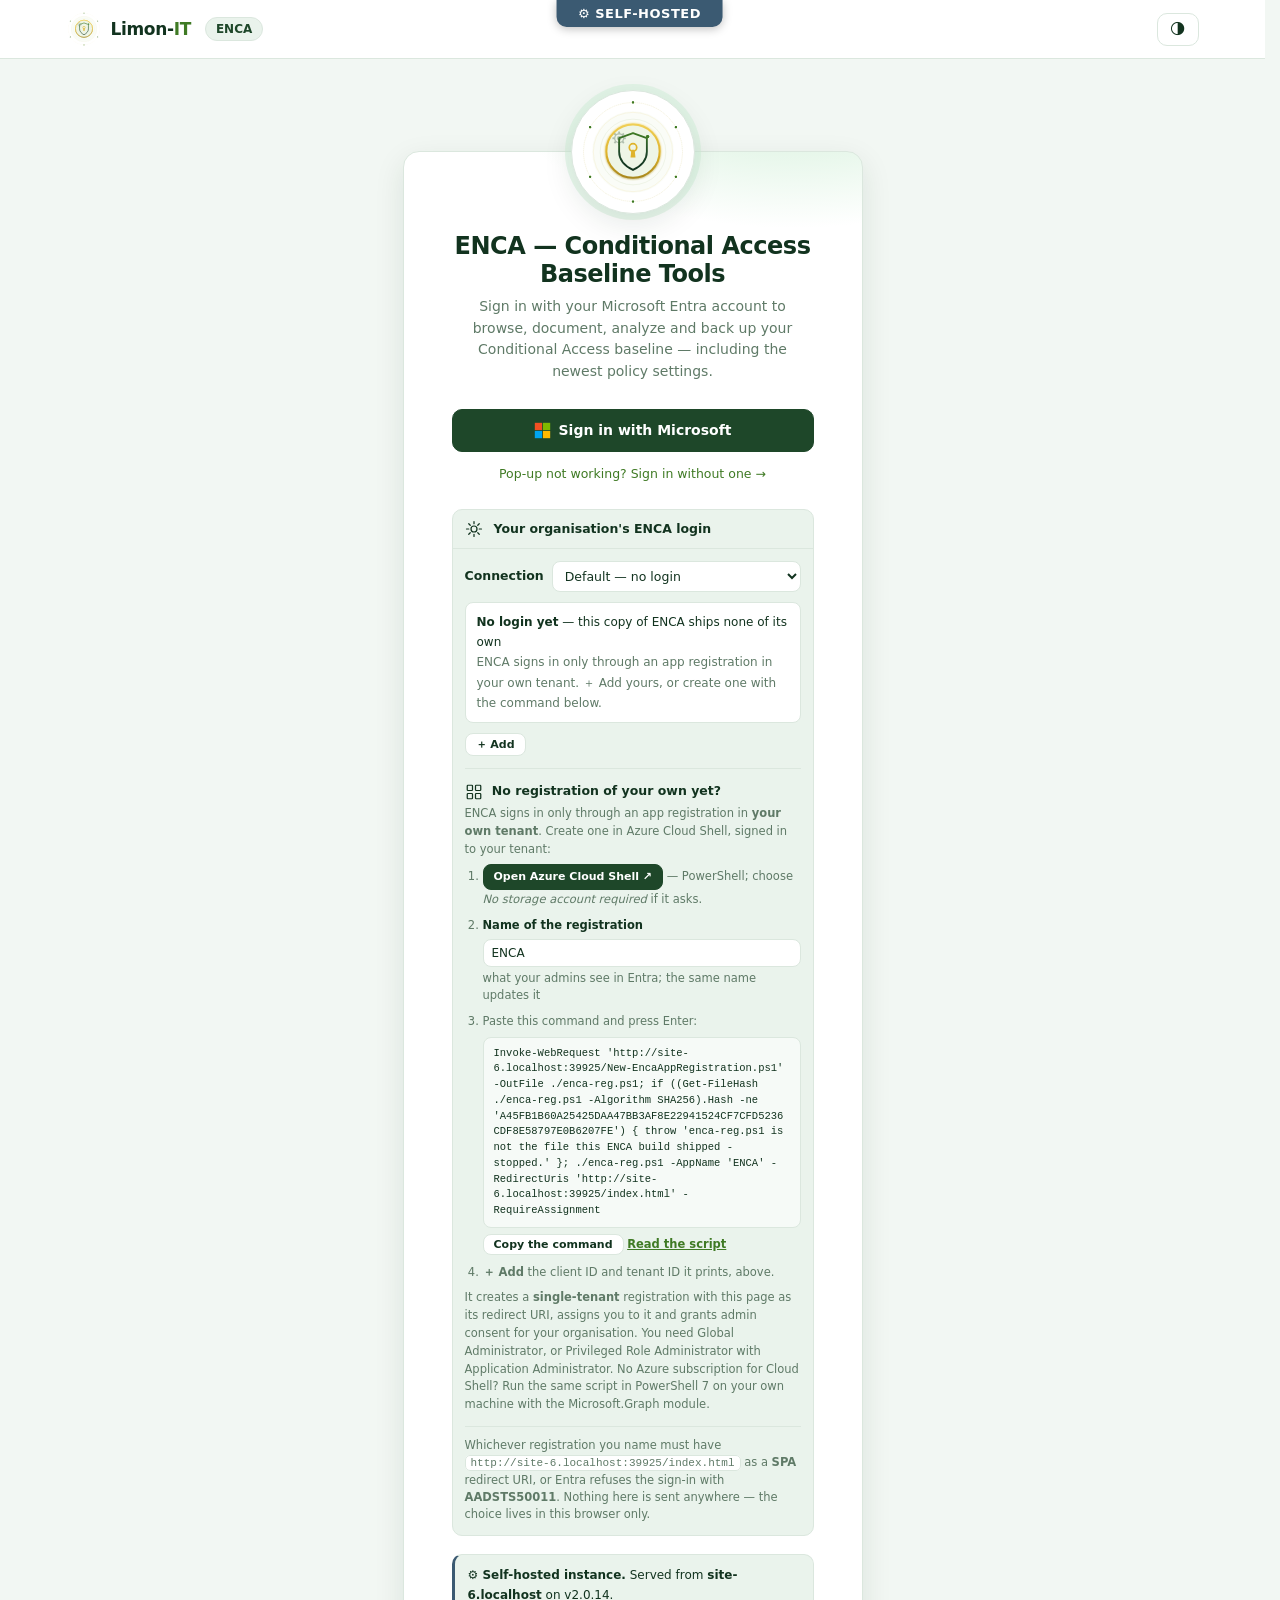
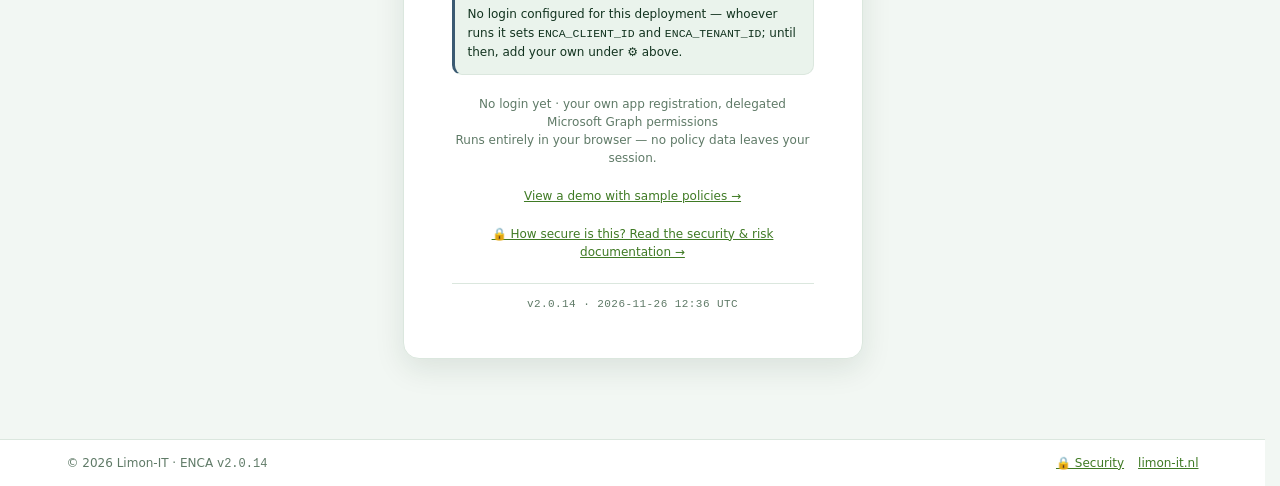
==== commit f27499de: "336: production is ENCA v2.0.14 — queue 396 + 397 from beta 33607–33608: 🕵 Who is … to CA 1.7.0 — 🌐 " ====
--- a/index.html
+++ b/index.html
@@ -26,25 +26,25 @@
 <meta http-equiv="Content-Security-Policy" content="default-src 'self'; script-src 'self'; style-src 'self' 'unsafe-inline'; img-src 'self' data: blob: https://limo.goatcounter.com; connect-src 'self' https://graph.microsoft.com https://login.microsoftonline.com https://management.azure.com https://limo.goatcounter.com https://enca.limon-it.nl https://api.github.com https://raw.githubusercontent.com https://cloudflare-dns.com; frame-src https://login.microsoftonline.com; object-src 'none'; base-uri 'self'; form-action 'self'">
 <!-- FIRST: stops the MSAL sign-in popup (and the silent-renewal iframe)
      from loading the whole app and eating its own auth response. -->
-<script src="js/popup-guard.js?v=33608"></script>
+<script src="js/popup-guard.js?v=336"></script>
 <title>ENCA · Conditional Access Baseline Tools · Limon-IT</title>
-<link rel="icon" id="favicon" href="assets/favicon.svg?v=33608" type="image/svg+xml">
-<link rel="stylesheet" href="css/app.css?v=33608">
+<link rel="icon" id="favicon" href="assets/favicon.svg?v=336" type="image/svg+xml">
+<link rel="stylesheet" href="css/app.css?v=336">
 <!-- Deliberately BLOCKING, before first paint: applies this browser's known
      self-host branding (palette, logo, favicon) so a branded instance never
      flashes the default look on load. No-op without a stored brand. -->
-<script src="js/selfhost-boot.js?v=33608"></script>
+<script src="js/selfhost-boot.js?v=336"></script>
 <!-- Anonymous, aggregate usage counting (GoatCounter): page views and
      tool-open counts only. No cookies, no identifiers, no tenant or policy
      data. count.js is self-hosted so the CSP allows only the count endpoint.
      Blocking it breaks nothing. Disclosed in README.md § privacy. -->
-<script src="js/counter.js?v=33608"></script>
-<script data-goatcounter="https://limo.goatcounter.com/count" async src="vendor/count.js?v=33608"></script>
-<link rel="stylesheet" href="css/workspace.css?v=33608">
-<link rel="stylesheet" href="css/workspaces.css?v=33608">
-<link rel="stylesheet" href="css/tool-layout.css?v=33608">
-<link rel="stylesheet" href="css/list-detail.css?v=33608">
-<link rel="stylesheet" href="css/flat-icons.css?v=33608">
+<script src="js/counter.js?v=336"></script>
+<script data-goatcounter="https://limo.goatcounter.com/count" async src="vendor/count.js?v=336"></script>
+<link rel="stylesheet" href="css/workspace.css?v=336">
+<link rel="stylesheet" href="css/workspaces.css?v=336">
+<link rel="stylesheet" href="css/tool-layout.css?v=336">
+<link rel="stylesheet" href="css/list-detail.css?v=336">
+<link rel="stylesheet" href="css/flat-icons.css?v=336">
 </head>
 <body>
 
@@ -52,7 +52,7 @@
   <div class="hwrap">
     <button class="btn workspace-menu" id="workspaceMenu" aria-label="Open navigation" aria-controls="sideNav" aria-expanded="false" hidden>☰</button>
     <div class="logo" id="logoHome" title="Back to tools">
-      <img id="brandLogo" src="assets/logo-mark-light.svg?v=33608" width="34" height="34" alt="ENCA">
+      <img id="brandLogo" src="assets/logo-mark-light.svg?v=336" width="34" height="34" alt="ENCA">
       <b id="brandOrg">Limon-<span>IT</span></b>
     </div>
     <span class="app-tag" id="brandTag">ENCA</span>
@@ -105,7 +105,7 @@
   <!-- ============ LOGIN ============ -->
   <section id="screen-login" class="screen active">
     <div class="login-card">
-      <img id="brandLogoLogin" src="assets/logo-mark-light.svg?v=33608" width="76" height="76" alt="ENCA">
+      <img id="brandLogoLogin" src="assets/logo-mark-light.svg?v=336" width="76" height="76" alt="ENCA">
       <h1 id="brandLoginTitle">ENCA — Conditional Access Baseline Tools</h1>
       <p id="brandLoginBlurb">Sign in with your Microsoft Entra account to browse, document, analyze and back up your Conditional Access baseline — including the newest policy settings.</p>
       <button class="btn primary ms-btn" id="signInBtn">
@@ -117,7 +117,7 @@
            on, not something you dismiss. -->
       <div class="login-err" id="loginErr" style="display:none"></div>
       <p class="login-alt"><a href="#" id="noPopupLink">Pop-up not working? Sign in without one →</a></p>
-      <!-- ⚙ CONNECTION — which app registration, and which tenant (build 25399).
+      <!-- ⚙ CONNECTION — which app registration, and which tenant (build 321).
            The registration used to be a deployment-time fact: edit js/authConfig.js,
            or serve a js/authConfig.local.js beside it. That is right for an
            organisation standing up its own copy and wrong for the two things done
@@ -232,7 +232,7 @@
         <p>The <code>memberOf</code> dynamic rule operator leaves preview on <b>3 November 2026</b>. Rules still using it don't fail — they <b>stop updating</b> and keep handing out whatever membership they held that day. Scans all <b>three</b> surfaces Microsoft names — dynamic groups, dynamic administrative units and entitlement-management auto-assignment policies — then says what it costs: which <b>Conditional Access</b> policies point at each group, whether it's an <b>include</b> that quietly stops covering joiners or an <b>exclude</b> that becomes a permanent bypass, which groups carry licensing, and which access packages stop being handed out. Owner notification, Markdown and CSV export. <span class="tag ok">reads only</span></p>
       </div>
       <div class="tool tool-tile" id="toolDeviceCleanup">
-        <div class="tool-ic">🧹</div><h3>Entra device cleanup <span class="tag new">BETA</span> <span class="tag new">NEW</span> <span class="tag upd">UPDATED</span></h3>
+        <div class="tool-ic">🧹</div><h3>Entra device cleanup <span class="tag new">BETA</span> <span class="tag new">NEW</span></h3>
         <p><b>Workspace 03 · Entra Tools.</b> Stale directory devices in two deliberate steps: <b>disable</b> after 30 days without contact, <b>delete</b> after 90 — and only what is already disabled. Every write reads the device again first and back after; a device that woke up is skipped, one re-enabled since is never deleted, and ↩ Re-enable takes a disable back. A Markdown report of everything done. Ported from TUNO T25. <span class="tag block">writes to tenant</span></p>
       </div>
       <div class="tool tool-tile" id="toolAppAccess">
@@ -244,7 +244,7 @@
         <p><b>Workspace 03 · Entra Tools.</b> The tenant's Microsoft 365 security settings read against a hardening baseline — Entra user and group settings, authentication methods, devices, apps and consent, guests, privileged access, SharePoint, mail DNS (SPF, DKIM, DMARC) and Conditional Access — every one a browser can reach. What Microsoft Graph can change is <b>fixed from here</b>: tick the failures, read each change's impact and way back, type FIX; a snapshot makes ↩ Undo possible. What only PowerShell can read (Exchange, Defender for Office, Purview, Teams) comes from a <b>read-only script</b> whose result you load back; portal-only settings are attested, and the attestation is kept in the tenant. Markdown report. <span class="tag block">writes to tenant</span></p>
       </div>
       <div class="tool tool-tile" id="toolEgress">
-        <div class="tool-ic">🛰</div><h3>Egress &amp; location impact <span class="tag new">BETA</span> <span class="tag upd">UPDATED</span></h3>
+        <div class="tool-ic">🛰</div><h3>Egress &amp; location impact <span class="tag new">BETA</span> <span class="tag new">NEW</span></h3>
         <p><b>Workspace 03 · Entra Tools.</b> What happens to Conditional Access when sign-ins leave through a <b>different public IP</b> — a cloud proxy such as Netskope or Zscaler, a new office line, a VPN. Paste the egress IPs: every policy with a location condition is judged <b>today</b> (from the trusted office ranges) and <b>via the egress</b>, side by side — over <b>IPv4 and IPv6</b> as separate paths — who would be blocked, who gets an extra prompt, which policy loses its protection — with the country <b>looked up in the sign-in log</b>, an <b>If trusted</b> comparison and a Markdown export. Here until the egress decision (P-2716) is made. <span class="tag ok">reads only</span></p>
       </div>
     </div>
@@ -256,7 +256,7 @@
       </div>
       <div class="tool tool-tile" id="toolPolicies">
         <div class="tool-ic">🗂</div><h3>Policies <span class="tag upd">UPDATED</span></h3>
-        <p>Browse all Conditional Access policies as cards, a list or a settings matrix — grouped by persona. One screen, and the action bar does the rest: <b>📄 Create documentation</b> (Word, PDF, PNG or a PNG bundle, with auditor-ready pages for the restricted units protecting exclusion groups), <b>🗄 Backup (JSON)</b> to a zip with its dependencies, <b>🔍 Gap analyse</b>, <b>👥 Assign groups or roles</b>, <b>🎚 Set policy state</b> and <b>⧉ Clone in builder</b> — the three reads falling back to every visible policy when nothing is selected, the writes asking for an explicit pick. Open a card and <b>✎ Edit this policy</b> — first in the card's action row since build 25456: every box a form, a diff of what changes, whole-section writes. On a baseline tenant the document and the backup are scoped to the baseline catalog. <span class="tag block">writes to tenant</span></p>
+        <p>Browse all Conditional Access policies as cards, a list or a settings matrix — grouped by persona. One screen, and the action bar does the rest: <b>📄 Create documentation</b> (Word, PDF, PNG or a PNG bundle, with auditor-ready pages for the restricted units protecting exclusion groups), <b>🗄 Backup (JSON)</b> to a zip with its dependencies, <b>🔍 Gap analyse</b>, <b>👥 Assign groups or roles</b>, <b>🎚 Set policy state</b> and <b>⧉ Clone in builder</b> — the three reads falling back to every visible policy when nothing is selected, the writes asking for an explicit pick. Open a card and <b>✎ Edit this policy</b> — first in the card's action row since build 322: every box a form, a diff of what changes, whole-section writes. On a baseline tenant the document and the backup are scoped to the baseline catalog. <span class="tag block">writes to tenant</span></p>
       </div>
     </div>
     <div class="tool-sec"><h3>🔍 Analyse &amp; simulate</h3><p>Work out what your policies actually do, and to whom.</p></div>
@@ -308,40 +308,12 @@
         <div class="tool-ic">🧬</div><h3>Baseline <span class="tag upd">UPDATED</span></h3>
         <p>Match this tenant against a Conditional Access baseline: which baseline policies are present, outdated or missing — then import the gap. <b>Three catalogs, one picker in the toolbar</b> — <b>🧬 CloudFellows</b> R26.6 (v3.x), <b>🏢 SMB Basic</b> <span class="tag new">BETA</span> (security defaults as Conditional Access, plus Global Secure Access, stricter admins and break-glass — carried by ENCA) and <b>🧩 Joey Verlinden</b>, the community baseline read <b>live from his repository</b> (latest release, with the commit it read) with the bundled 2026.6.1 snapshot as the fallback. The ★ active baseline for this tenant — what every group, vault and exclusion-restore tool works against — is chosen here, after a dry run shows what the switch would change. <b>A tenant on security defaults</b> is recognised — that is why it has no policies — and offered the way across: deploy a baseline in Report-only, read what it would do, then ⇄ switch security defaults off and the policies that replace it on in one run, with ↩ back. A <b>📖 Deployment guide</b> tab gives the order to deploy it in with the reason for each step, and reads the tenant to say what is missing <i>before</i> each one.</p>
       </div>
-      <div class="tool tool-tile" id="toolPimBaseline">
-        <div class="tool-ic">🧬</div><h3>PIM baseline <span class="tag new">BETA</span> <span class="tag upd">UPDATED</span></h3>
-        <p><b>Workspace 02.</b> Match this tenant's Privileged Identity Management against the <b>CloudFellows PIM framework 4.1</b> — Entra, Intune, Exchange, Purview, Defender XDR, Windows 365, Remote Help and Global Secure Access — authored in the cloudfellows.dev tenant, <b>in a profile</b> — Small business, Large · one region or Large · multi-region: every role's PIM settings, the PIM-SG persona groups (active members, eligible for their roles), the Intune and Defender XDR access groups (eligible members; the Defender roles themselves live in the Defender portal) and their membership policies — members never — and, from your <b>regions.csv</b>, each region's units, groups, scoped eligibilities and Intune scopes. <b>Pages</b> for Roles, PIM groups, Regions, Intune RBAC, the catalog and the samples, with Select all above the ticks. <b>🚀 Import ticked →</b> takes what differs into 🚀 Deploy — onboarding from the browser, no script. <b>Read-only</b> itself.</p>
-      </div>
-      <div class="tool tool-tile" id="toolPimDesigner">
-        <div class="tool-ic">🧾</div><h3>Designer — a customer's variant <span class="tag new">BETA</span> <span class="tag upd">UPDATED</span></h3>
-        <p><b>Workspace 02.</b> When a customer needs the CloudFellows PIM framework a little different — four hours for Tier 1, their own alert mailbox and approver group, a role one tier up — the <b>variant</b> holds exactly those differences: tiers are edited as tiers, never role by role, and a pair Entra refuses (MFA with an authentication context, approval with nobody to approve) is stopped here. Used for the tenant, 🧬 PIM baseline compares against it and 🚀 Deploy imports it; as a file it goes to the next tenant. Never touches the tenant.</p>
-      </div>
-      <div class="tool tool-tile" id="toolPimDeploy">
-        <div class="tool-ic">🚀</div><h3>Deploy — import from the baseline <span class="tag new">BETA</span> <span class="tag upd">UPDATED</span></h3>
-        <p><b>Workspace 02 — onboarding from the browser, no script.</b> Pick what to take from the CloudFellows PIM framework in the tenant's profile — PIM-SG groups, approver groups, role settings, group eligibilities, membership policies, the restricted unit, every region of your regions file, Intune RBAC, the Defender XDR groups (the Entra side; the portal roles are yours), the Exchange and Purview groups with the script that puts them in their role groups — read the WhatIf (every operation in order, what changes for people, how to put it back), type the tenant's domain and apply. The run ledger shows each step; every rule changed is kept in a backup that <b>↩ Put back</b> restores. Nothing is ever removed. <span class="tag block">writes to tenant</span></p>
-      </div>
-      <div class="tool tool-tile" id="toolPimRoles">
-        <div class="tool-ic">🎖</div><h3>Roles &amp; assignments <span class="tag new">BETA</span></h3>
-        <p><b>Workspace 02.</b> Who holds what: every Entra role anybody holds, and per assignment who (a person, a group, an app), how (eligible, active and permanent, active until a date, activated right now), where (tenant-wide or one administrative unit) and until when. Groups are opened up — their active and eligible members become rows <b>through the group</b> — so "who can become Global Administrator" is answered in people. Tier from the framework, last activation, what ends within 30 days, and findings: permanent active outside the framework, people eligible directly instead of through a PIM-SG group, eligibility that never expires. <b>Read-only.</b></p>
-      </div>
-      <div class="tool tool-tile" id="toolPimReport">
-        <div class="tool-ic">📋</div><h3>PIM report <span class="tag new">BETA</span> <span class="tag upd">UPDATED</span></h3>
-        <p><b>Workspace 02.</b> The current situation on one page: which roles each PIM-SG group holds and how (active on the job path, eligible on the direct path), the member policy of every group and the policy of every role against the CloudFellows PIM framework, who is in the groups and who approves, and the standing access outside PIM. Findings carry the impact and the way back. ⤓ Markdown downloads one file with the diagram embedded. <b>Read-only.</b></p>
-      </div>
-      <div class="tool tool-tile" id="toolPimDoc">
-        <div class="tool-ic">📄</div><h3>PIM documentation <span class="tag new">BETA</span></h3>
-        <p><b>Workspace 02.</b> One handover for this tenant, readable here and downloadable as Markdown: the <b>CloudFellows PIM framework</b> as it applies in the tenant's profile, with the customer's variant, the modules switched on and the regions file folded in — the model, the tiers setting by setting, every role and group, approvers and break-glass, the activation guide, Intune, Exchange and Purview, Defender XDR and Global Secure Access, regions, restricted units, the Conditional Access it needs and what is done outside the browser. <b>As designed</b> from the catalog alone, or <b>+ as found</b> with an "In this tenant" column from 🧬 PIM baseline's read. Diagrams embedded; chapters ticked. What 📄 Create documentation does for Conditional Access, for PIM. <b>Read-only.</b></p>
-      </div>
-      <div class="tool tool-tile" id="toolIntuneRbac">
-        <div class="tool-ic">📱</div><h3>Intune RBAC <span class="tag new">BETA</span></h3>
-        <p><b>Workspace 02.</b> Intune's side of the CloudFellows PIM framework — Intune has no administrative units and no PIM, so the framework uses its own objects: <b>role assignments</b> held by the PIM-SG-INT-* access groups (eligible members, activated for a shift), <b>scope groups</b>, <b>scope tags</b> with their automatic assignment, and the custom role <b>INT-ROLE-Regional-Ops</b> permission by permission. Central assignments from the profile, regional ones from your regions file; every other assignment is listed with a finding when its members hold the role standing. Its verdicts fill 🗺 Regions' Intune rows. <b>Read-only.</b></p>
-      </div>
     </div>
     <div class="tool-sec"><h3>✍️ Manage the tenant</h3><p>The tools that write. Each one confirms before it changes anything.</p></div>
     <div class="tools">
       <div class="tool tool-tile" id="toolCaGroups">
         <div class="tool-ic">👥</div><h3>Conditional Access groups <span class="tag upd">UPDATED</span></h3>
-        <p><b>Scope by workload (6.0):</b> Used by CA policies, Used by PIM-buddy or Used by GSA, picked by the workspace you come from — 01, 02 or 03 (where it is called Groups). One read, then everything is a row: every group the baseline expects or a policy references, with its status, members (direct and nested), the policies that use it and its protection — and a detail panel for the one you click: members as a tree with add and remove, policies, protection, history. Create, assign, protect, migrate, import and compare from the rows you tick. <span class="tag block">writes to tenant</span></p>
+        <p><b>Scope by workload (6.0):</b> Used by CA policies or Used by GSA, picked by the workspace you come from — 01, or 03 where it is called Groups and opens on All groups. One read, then everything is a row: every group the baseline expects or a policy references, with its status, members (direct and nested), the policies that use it and its protection — and a detail panel for the one you click: members as a tree with add and remove, policies, protection, history. Create, assign, protect, migrate, import and compare from the rows you tick. <span class="tag block">writes to tenant</span></p>
       </div>
       <div class="tool tool-tile" id="toolProtect">
         <div class="tool-ic">🔒</div><h3>Protect exclusions <span class="tag upd">UPDATED</span></h3>
@@ -352,15 +324,15 @@
         <p><b>🏗 Builder</b> <span class="tag new">BETA</span> — one guided screen for a policy, blank, from a baseline template, or from a policy selected elsewhere, preflighted in What-If and born report-only. The four kinds of object a policy <i>references</i>, each on its own tab, plus the bin they land in when deleted. <b>🌐 Locations</b> — IP ranges and countries, with what is wrong with them: dangling references, empty country locations, overly broad ranges — and, in the <b>vs. sign-ins</b> view <span class="tag new">BETA</span>, which trusted or policy-used location nobody signs in from any more. <b>💪 Strengths</b> and <b>🎫 Contexts</b> — the authentication strengths a policy grants and the contexts it is scoped to. <b>📜 Terms of use</b> — the agreements it requires. <b>♻ Deleted</b> — everything still inside the 30-day restore window, policies and locations, with one-click restore. Every tab says which policies use each row, from one shared lookup, and refuses a delete that would leave a policy pointing at nothing. <span class="tag block">writes to tenant</span></p>
       </div>
       <div class="tool tool-tile" id="toolRmau">
-        <div class="tool-ic">🛡</div><h3>Administrative units <span class="tag upd">UPDATED</span></h3>
-        <p><b>Every unit, restricted and regular</b> — what it holds, who holds a role at its scope (active and eligible), and what it holds that it should not: a CA group a scoped admin can change, a role held directly and permanently, two desks on the same people, a paused rule, a unit nothing uses. <b>In 02 PIM-buddy: the PIM lens</b> — AU-RM-Executives and the desk scoped on it, no PIM object in any restricted unit, and the units against your regions file. Manage restricted management administrative units — the vaults that shield CA exclusion groups from tenant-wide admins. One vault per persona of the active baseline (CloudFellows or Joey Verlinden). List them with members and scoped role grants, edit, add or remove members, grant scoped administrators, create and delete. The restricted flag itself is immutable, and the tool says so.</p>
+        <div class="tool-ic">🛡</div><h3>Restricted AUs</h3>
+        <p>Manage restricted management administrative units — the vaults that shield CA exclusion groups from tenant-wide admins. One vault per persona of the active baseline (CloudFellows or Joey Verlinden). List them with members and scoped role grants, edit, add or remove members, grant scoped administrators, create and delete. The restricted flag itself is immutable, and the tool says so.</p>
       </div>
       <div class="tool tool-tile" id="toolEncaAccess">
         <div class="tool-ic">🔐</div><h3>ENCA access <span class="tag new">BETA</span> <span class="tag new">NEW</span></h3>
         <p>The two PIM groups for the people who use this workspace. <b>PIM-SG-ENCA-CA-Read</b> — Global Reader and Security Reader, active, for everyone who opens ENCA. <b>PIM-SG-ENCA-CA-Admin</b> — Conditional Access Administrator, the custom <b>ENCA CA Group Operator</b> (tenant-wide and at every restricted CA-RMAU-* unit) and Authentication Policy Administrator, eligible: activate the role the task needs. Every row says why that role. Read, preview, type the domain, apply, read back — and ↩ undo the run. Optional: the design's activation settings, and locking ENCA to the two groups. <span class="tag block">writes to tenant</span></p>
       </div>
       <div class="tool tool-tile" id="toolGsa">
-        <div class="tool-ic">🌐</div><h3>Global Secure Access <span class="tag new">BETA</span> <span class="tag upd">UPDATED</span></h3>
+        <div class="tool-ic">🌐</div><h3>Global Secure Access <span class="tag new">BETA</span> <span class="tag new">NEW</span></h3>
         <p><b>Workspace 03 · Entra Tools.</b> Make stolen tokens useless: every link Global Secure Access needs before a <b>compliant-network-only</b> Conditional Access policy can go on — licence, the tenant activated, the <b>Microsoft traffic profile</b> on and assigned, signalling, the compliant network location, the client on devices (Windows and macOS each in its own lane, ready only when Global Secure Access has seen the devices), the policy, and the proof from the sign-in log — on one board; once it is ready, <b>📈 Monitor</b> watches the traffic: devices, the traffic log, Global Secure Access alerts and sign-ins that went around the tunnel. Each missing link that lives in Entra or Intune has its fix, described with its impact and its way back before it runs. Internet Access and Private Access come later. <span class="tag block">writes to tenant</span></p>
       </div>
       <div class="tool tool-tile" id="toolDeploy"><div class="tool-ic">↗</div><h3>Guided rollout <span class="tag new">NEW</span></h3><p>CloudFellows from a backup ZIP, Joey via Fetch latest, SMB Basic from ENCA's own copy. Review the import, observed impact and enforcement with the existing confirmations.</p></div>
@@ -378,13 +350,6 @@
       <div class="tool tool-help" id="toolRoadmap">
         <div class="tool-ic">🗺</div><h3>Roadmap <span class="tag upd">UPDATED</span></h3>
         <p>Where ENCA is heading next — the ideas being worked toward, in the open, so you know what to expect and can say what matters most.</p>
-      </div>
-      <!-- 32439: hidden unless this is the publisher's beta site AND the
-           signed-in tenant is cloudfellows.dev (promoteShown in js/app.js).
-           Never ported: the queue does not exist in a production build. -->
-      <div class="tool tool-help" id="toolPromote" hidden>
-        <div class="tool-ic">🚚</div><h3>Waiting for production <span class="tag new">BETA SITE</span></h3>
-        <p>What is on beta and not yet in production — one promotion order per workspace, checked before it is exported.</p>
       </div>
       <div class="tool tool-help" id="toolPermissions"><div class="tool-ic">🔑</div><h3>Permissions in this session</h3><p>View granted permissions, request consent and inspect revocation guidance.</p></div>
       <div class="tool tool-help" id="toolHelp">
@@ -440,7 +405,7 @@
           direct user exclusions, oversized exclusion lists, stale disabled accounts and report-only exclusions.</li>
         <li><b><a href="https://github.com/cdell2222/m365-security-toolkit" target="_blank" rel="noopener noreferrer">M365 Security Toolkit</a></b> — by <b>Charlie Delmotte</b>. The checks behind the <b>Cross-tenant</b> tab of 🛡 Checks:
           default and partner cross-tenant access, trusted external MFA and devices, cross-tenant sync, automatic redemption and dead partner entries.</li>
-        <li><b>⬇ Export baseline <span class="tag new">NEW</span></b> (build 25463) — on the reference tenant only. The same export 🗄 Backup gives on the Policies screen, opened from here and with a <b>persona chooser</b>: only the personas this tenant holds, each with its count, and the policy and dependency totals move as you tick. <b>Dependencies</b> — groups, authentication strengths, named locations, authentication contexts, terms of use, in per-category folders with the migration table — are ticked when it opens, because a baseline taken elsewhere without them is not taken. With nothing ticked it says zero and will not download.</li>
+        <li><b>⬇ Export baseline <span class="tag new">NEW</span></b> (build 322) — on the reference tenant only. The same export 🗄 Backup gives on the Policies screen, opened from here and with a <b>persona chooser</b>: only the personas this tenant holds, each with its count, and the policy and dependency totals move as you tick. <b>Dependencies</b> — groups, authentication strengths, named locations, authentication contexts, terms of use, in per-category folders with the migration table — are ticked when it opens, because a baseline taken elsewhere without them is not taken. With nothing ticked it says zero and will not download.</li>
         <li><b><a href="https://www.chanceofsecurity.com/post/microsoft-entra-conditional-access" target="_blank" rel="noopener noreferrer">Microsoft Entra Conditional Access blog series</a></b> — by <b>Sebastian F. Markdanner</b> (Chance of Security).
           A deep, practical walk-through of designing a persona-based Conditional Access framework; several of his policy designs also informed the CloudFellows baseline bundled here.</li>
       </ul>
@@ -712,7 +677,6 @@
         <select id="cgScope" title="Which groups to look up — the workspace you came from picks the first one" style="width:auto">
           <optgroup label="Used by a workload">
             <option value="policies">Used by CA policies</option>
-            <option value="pim">Used by PIM-buddy</option>
             <option value="gsa" disabled>Used by GSA</option>
           </optgroup>
           <optgroup label="Baseline">
@@ -722,10 +686,6 @@
             <option value="tenant">All groups</option>
           </optgroup>
         </select></label>
-      <label class="wi-f tb-scope" id="cgDesignWrap" hidden>
-        <span>Design</span>
-        <select id="cgDesign" title="Which baseline design's PIM-SG groups to show — small, large one region, multi-region or every design" style="width:auto"></select>
-      </label>
       <div class="chip-filter" id="cgChips"></div>
       <input type="file" id="cgCsvFile" accept=".csv,text/csv,text/plain" style="display:none">
       <div class="tb-actions">
@@ -813,26 +773,6 @@
     <div class="workspace-heading"><div><span class="workspace-eyebrow">Deployment planning</span><h1>Guided rollout</h1><p>CloudFellows from ZIP. Joey from Fetch latest. SMB Basic carried by ENCA. Review before applying.</p></div></div>
     <div class="toolbar" id="rolloutToolbar"><div class="rollout-steps" id="rolloutSteps" aria-label="Rollout stages"></div><div class="tb-actions"><button class="btn" data-workspace-tool="policies">Back to policies</button></div></div>
     <div class="tool-body" id="rolloutBody"></div>
-  </section>
-
-  <!-- ============ CIS BENCHMARK ALIGNMENT ============
-       Assesses the CA policies against section 5.2.2 of the CIS Microsoft 365
-       Foundations Benchmark v7.0.0 (content: cisdata.js, logic: cischeck.js). -->
-  <section id="screen-cis" class="screen tool">
-    <div class="list-card readme" id="ciHead"></div>
-    <div class="toolbar" id="ciToolbar">
-      <div class="seg" id="ciLevelSeg">
-        <button class="active" data-cilvl="all">All levels</button>
-        <button data-cilvl="1">Level 1</button>
-        <button data-cilvl="2">Level 2</button>
-      </div>
-      <div class="chip-filter" id="ciChips"></div>
-      <div class="tb-actions">
-        <button class="btn" id="ciRefresh" title="Re-fetch policies from Entra and re-assess every control">⟳ Refresh</button>
-        <button class="btn" id="ciMd">Export MD</button>
-      </div>
-    </div>
-    <div class="tool-body" id="ciBody"></div>
   </section>
 
   <!-- ============ CA VALIDATOR ============
@@ -872,8 +812,8 @@
   <section id="screen-whatif" class="screen tool">
     <div class="list-card readme" id="wiHead"></div>
     <!-- This tool's controls are a FORM. The mode strip was mounted into an
-         otherwise empty toolbar in build 25346 so it sat where it sits on every
-         other host; build 25353 moved the tool's own actions up here as well,
+         otherwise empty toolbar in beta 25346 so it sat where it sits on every
+         other host; beta 25353 moved the tool's own actions up here as well,
          which is where every other tool keeps them and, because the toolbar is
          sticky, keeps the primary action reachable from the foot of a long form. -->
     <div class="toolbar" id="wiToolbar">
@@ -944,7 +884,7 @@
   <section id="screen-groupuse" class="screen tool">
     <div class="list-card readme" id="guHead"></div>
     <!-- Its mode is a scope and its buttons are actions, so they belong in a
-         toolbar like every other tool's, not inside the form card (25353). -->
+         toolbar like every other tool's, not inside the form card (beta 25353). -->
     <div class="toolbar" id="guToolbar">
       <div class="seg" id="guModeSeg">
         <button data-gumode="one">One group or user</button>
@@ -970,8 +910,6 @@
           <label class="wi-f"><span>Groups in scope</span>
             <select id="guLimit">
               <option value="ca">Only groups used by Conditional Access</option>
-              <option value="pim">Only the PIM-SG groups — this tenant's design</option>
-              <option value="pimall">Only the PIM-SG groups — every design</option>
               <option value="100">First 100 groups</option>
               <option value="250">First 250 groups</option>
               <option value="500">First 500 groups</option>
@@ -1104,7 +1042,7 @@
     <div class="list-card readme" id="wvHead"></div>
     <!-- ONE toolbar with a compact group selector. 🌊 had a second .toolbar under the first and
          both were sticky to the same offset, so on any scroll the wave picker
-         disappeared behind the controls row entirely (build 25354). They are
+         disappeared behind the controls row entirely (beta 25354). They are
          the same six slots as every other tool: find, the group selector to pick
          from, the sign-in window, the read button, the exports. -->
     <div class="toolbar" id="wvToolbar">
@@ -1130,7 +1068,7 @@
     <div class="tool-body" id="wvBody"></div>
   </section>
 
-  <!-- ============ 🤖 Who is … to CA — the service principal subject (T36 1.7.0, build 33608) — js/whoissp.js judges and renders, app.js (wp*) reads ============ -->
+  <!-- ============ 🤖 Who is … to CA — the service principal subject (T36 1.7.0, beta 33608, production 336) — js/whoissp.js judges and renders, app.js (wp*) reads ============ -->
   <section id="screen-whoissp" class="screen tool">
     <div class="list-card readme" id="wpHead"></div>
     <div class="toolbar" id="wpToolbar">
@@ -1155,7 +1093,7 @@
     <div class="tool-body" id="wpBody"></div>
   </section>
 
-  <!-- ============ 🌐 GLOBAL SECURE ACCESS (T56, build 32516) — js/gsa.js judges and renders, app.js reads and writes ============ -->
+  <!-- ============ 🌐 GLOBAL SECURE ACCESS (T56, beta 32516, production 326) — js/gsa.js judges and renders, app.js reads and writes ============ -->
   <section id="screen-gsa" class="screen tool">
     <div class="list-card readme" id="gsaHead"></div>
     <div class="toolbar" id="gsaToolbar">
@@ -1169,14 +1107,13 @@
     </div>
   </section>
 
-  <!-- ============ 📊 DEPLOYMENT DASHBOARD (T54, build 32505) — js/deploydash.js builds, app.js reads ============ -->
+  <!-- ============ 📊 DEPLOYMENT DASHBOARD (T54, build 325) — js/deploydash.js builds, app.js reads ============ -->
   <section id="screen-deploydash" class="screen tool">
     <div class="list-card readme" id="ddHead"></div>
     <div class="toolbar" id="ddToolbar">
       <div class="dd-read mini muted" id="ddRead"></div>
       <div class="tb-actions">
         <button class="btn" id="ddRefresh" title="Read the users, the deploy groups, the sources and the exclusions again">⟳ Refresh</button>
-        <button class="btn" id="ddRegions" title="The region list the chips and the By region pies group the deploy groups by — country codes and cities, the default or your own CSV">🗺 Regions</button>
         <button class="btn" id="ddReady" style="display:none" title="🌊 Who is the wave, run per deploy group that has a report-only policy on it — the sign-in window and a member-by-policy evaluation, the slow read">🌊 Read readiness</button>
         <button class="btn" id="ddMd" style="display:none">Export MD</button>
         <button class="btn" id="ddCsv" style="display:none">Export CSV</button>
@@ -1184,7 +1121,6 @@
       </div>
     </div>
     <div class="tool-body">
-      <div id="ddRegPanel" hidden></div>
       <div id="ddReadyPanel" hidden></div>
       <div id="ddBody"></div>
     </div>
@@ -1217,7 +1153,7 @@
     <div class="tool-body" id="scBody"></div>
   </section>
 
-  <!-- ============ 🤖 WORKLOAD IDENTITIES (T47, build 32406, R46) — a tab of 🚦 Sign-in log ============ -->
+  <!-- ============ 🤖 WORKLOAD IDENTITIES (T47, build 324, R46) — a tab of 🚦 Sign-in log ============ -->
   <section id="screen-workloadid" class="screen tool">
     <div class="list-card readme" id="wlHead"></div>
     <div class="toolbar" id="wlToolbar">
@@ -1604,8 +1540,8 @@
     <div class="tool-body" id="moBody"></div>
   </section>
 
-  <!-- ============ 🛰 EGRESS & LOCATION IMPACT (T57, build 32526) — a temporary tool, Workspace 03; js/egress.js judges and renders ============ -->
-  <!-- ============ 🧹 ENTRA DEVICE CLEANUP (T59, build 32707, ported from TUNO T25) — js/devicecleanup.js judges, writes, reports; app.js draws ============ -->
+  <!-- ============ 🛰 EGRESS & LOCATION IMPACT (T57, beta 32526, production 326) — a temporary tool, Workspace 03; js/egress.js judges and renders ============ -->
+  <!-- ============ 🧹 ENTRA DEVICE CLEANUP (T59, beta 32707, ported from TUNO T25) — js/devicecleanup.js judges, writes, reports; app.js draws ============ -->
   <section id="screen-dcu" class="screen tool">
     <div class="list-card readme" id="dcuHead"></div>
     <div class="toolbar" id="dcuToolbar">
@@ -1619,7 +1555,7 @@
     <div class="tool-body" id="dcuBody"></div>
   </section>
 
-  <!-- ============ 🔑 APP ACCESS REVIEW (T60, build 32804) — js/appaccess.js reads, judges, writes, reports; app.js draws ============ -->
+  <!-- ============ 🔑 APP ACCESS REVIEW (T60, beta 32804) — js/appaccess.js reads, judges, writes, reports; app.js draws ============ -->
   <section id="screen-aa" class="screen tool">
     <div class="list-card readme" id="aaHead"></div>
     <div class="toolbar" id="aaToolbar">
@@ -1638,7 +1574,7 @@
     <div class="tool-body" id="aaBody"></div>
   </section>
 
-  <!-- ============ 🛡 SECURING M365 (T61, beta 33008) — js/m365harden.js reads, judges, plans, writes, reports; app.js draws ============ -->
+  <!-- ============ 🛡 SECURING M365 (T61, build 330 — beta 33008) — js/m365harden.js reads, judges, plans, writes, reports; app.js draws ============ -->
   <section id="screen-mh" class="screen tool">
     <div class="list-card readme" id="mhHead"></div>
     <div class="toolbar" id="mhToolbar">
@@ -1669,105 +1605,7 @@
   </section>
 
   <!-- ============ COMPLIANT-DEVICE REALITY CHECK (R11) ============ -->
-  <!-- ============ 🏅 IDENTITY SECURE SCORE (T42, build 32308) — a tab of 🛡 Checks ============ -->
-  <!-- ============ 🧬 PIM BASELINE (T48, build 32408, R68) — Workspace 02, the CloudFellows PIM framework against this tenant ============ -->
-  <section id="screen-pimbaseline" class="screen tool">
-    <div class="list-card readme" id="pmbHead"></div>
-    <div class="toolbar" id="pmbToolbar">
-      <div class="search">
-        <svg width="16" height="16" viewBox="0 0 24 24" fill="none" stroke="currentColor" stroke-width="2"><circle cx="11" cy="11" r="7"/><path d="m21 21-4-4"/></svg>
-        <input id="pmbFind" type="search" placeholder="Find a role, group, persona or region…" autocomplete="off" spellcheck="false">
-      </div>
-      <label class="pmb-profile tb-scope" title="The size the framework is applied at: the groups kept, the roles folded into them, the settings that change with size"><span>Profile</span><select id="pmbProfile"></select></label>
-      <div class="chip-filter" id="pmbChips"></div>
-      <span id="pmbTenantNote"></span>
-      <div class="tb-actions">
-        <button class="btn" id="pmbRegionsFile" hidden title="The ticked regions as a file — for the framework's own maintenance on cloudfellows.dev">⬇ Regions file</button>
-        <button class="btn" id="pmbDelta" hidden title="Only the ticked roles and groups, as an EasyPIM.Orchestrator config">⬇ Delta config</button>
-        <button class="btn" id="pmbMd" style="display:none">Export MD</button>
-        <button class="btn" id="pmbConfig" title="The whole framework in this profile as an EasyPIM.Orchestrator config — for customers who run PIM as code themselves">⋯ EasyPIM file</button>
-        <button class="btn" id="pmbRefresh">▶ Read this tenant's PIM</button>
-        <button class="btn primary" id="pmbImport" style="display:none" title="Import the ticked rows into this tenant — WhatIf first, in 🚀 Deploy">🚀 Import ticked →</button>
-      </div>
-    </div>
-    <div class="tool-body" id="pmbBody"></div>
-  </section>
-  <!-- ============ 🧾 DESIGNER — A CUSTOMER'S VARIANT (T50, build 32426, R73) — Workspace 02 ============ -->
-  <section id="screen-pimdesigner" class="screen tool">
-    <div class="list-card readme" id="pdsHead"></div>
-    <div class="toolbar" id="pdsToolbar">
-      <div class="chip-filter" id="pdsChips"></div>
-      <div class="tb-actions">
-        <label class="btn" title="A variant file (cloudfellows-pim-variant/1)">⬆ Load a variant <input type="file" id="pdsLoad" accept=".json" hidden></label>
-        <button class="btn" id="pdsExport">⬇ Variant file</button>
-        <button class="btn danger" id="pdsDiscard">✕ Discard</button>
-        <button class="btn primary" id="pdsUse">Use for this tenant</button>
-      </div>
-    </div>
-    <div class="tool-body" id="pdsBody"></div>
-  </section>
-  <!-- ============ 🚀 DEPLOY — IMPORT FROM THE BASELINE (T51, build 32425, R72) — Workspace 02, onboarding from the browser ============ -->
-  <section id="screen-pimdeploy" class="screen tool">
-    <div class="list-card readme" id="pdpHead"></div>
-    <div class="toolbar" id="pdpToolbar">
-      <label class="pmb-profile tb-scope" title="The same profile as 🧬 PIM baseline"><span>Profile</span><select id="pdpProfile"></select></label>
-      <div class="chip-filter" id="pdpChips"></div>
-      <div class="tb-actions">
-        <label class="btn" title="A backup file a run of this tool downloaded: every rule it changed, as it was">↩ Put back… <input type="file" id="pdpRestore" accept=".json" hidden></label>
-        <button class="btn primary" id="pdpRead">▶ Read the tenant</button>
-      </div>
-    </div>
-    <div class="tool-body" id="pdpBody"></div>
-  </section>
-  <!-- ============ 🎖 ROLES & ASSIGNMENTS (T49, build 32424, R71) — Workspace 02, who holds what ============ -->
-  <section id="screen-pimroles" class="screen tool">
-    <div class="list-card readme" id="prrHead"></div>
-    <div class="toolbar" id="prrToolbar">
-      <div class="search">
-        <svg width="16" height="16" viewBox="0 0 24 24" fill="none" stroke="currentColor" stroke-width="2"><circle cx="11" cy="11" r="7"/><path d="m21 21-4-4"/></svg>
-        <input id="prrFind" type="search" placeholder="Find a role, person, group or unit…" autocomplete="off" spellcheck="false">
-      </div>
-      <div class="chip-filter" id="prrChips"></div>
-      <div class="tb-actions">
-        <button class="btn" id="prrCsv" style="display:none">⬇ CSV</button>
-        <button class="btn" id="prrMd" style="display:none">Export MD</button>
-        <button class="btn primary" id="prrRefresh">▶ Read who holds what</button>
-      </div>
-    </div>
-    <div class="tool-body" id="prrBody"></div>
-  </section>
-  <!-- ============ 📄 PIM DOCUMENTATION (T58, build 32609) — js/pimdoc.js builds, renders and writes the Markdown; app.js only hands it the catalog, the regions and T48's read ============ -->
-  <section id="screen-pimdoc" class="screen tool">
-    <div class="list-card readme" id="pdcHead"></div>
-    <div class="toolbar" id="pdcToolbar">
-      <div class="seg" id="pdcSource" title="What the document is built from"><button type="button" data-pdcsrc="designed">📐 As designed</button><button type="button" data-pdcsrc="found">🔎 + as found</button></div>
-      <label class="tb-scope" title="The profile is picked on 🧬 PIM baseline and shared by every PIM-buddy tool"><span>Profile</span><span id="pdcProfile" class="pmb-profile-note"></span></label>
-      <span id="pdcNote" class="mini"></span>
-      <div class="tb-actions">
-        <button class="btn" id="pdcChapters" title="Tick the chapters the handover should carry">📑 Chapters</button>
-        <button class="btn" id="pdcRead" title="+ as found needs 🧬 PIM baseline's read of this tenant">▶ Read the tenant in 🧬 PIM baseline</button>
-        <button class="btn primary" id="pdcMd" title="One Markdown file with the contents page and every diagram embedded">⤓ Markdown</button>
-      </div>
-    </div>
-    <div class="tool-body" id="pdcBody"></div>
-  </section>
-  <!-- ============ 📋 PIM REPORT (T55, build 32507) — js/pimreport.js builds, app.js reads ============ -->
-  <section id="screen-pimreport" class="screen tool">
-    <div class="list-card readme" id="prpHead"></div>
-    <div class="toolbar" id="prpToolbar">
-      <div class="search">
-        <svg width="16" height="16" viewBox="0 0 24 24" fill="none" stroke="currentColor" stroke-width="2"><circle cx="11" cy="11" r="7"/><path d="m21 21-4-4"/></svg>
-        <input id="prpFind" type="search" placeholder="Find a role, group or principal…" autocomplete="off" spellcheck="false">
-      </div>
-      <div class="chip-filter" id="prpChips"></div>
-      <div class="tb-actions">
-        <button class="btn" id="prpCsv" style="display:none">⬇ CSV</button>
-        <button class="btn" id="prpMd" style="display:none">⤓ Markdown</button>
-        <button class="btn primary" id="prpRefresh">▶ Read the report</button>
-      </div>
-    </div>
-    <div class="tool-body" id="prpBody"></div>
-  </section>
+  <!-- ============ 🏅 IDENTITY SECURE SCORE (T42, build 323) — a tab of 🛡 Checks ============ -->
   <section id="screen-idscore" class="screen tool">
     <div class="list-card readme" id="isHead"></div>
     <div class="toolbar" id="isToolbar">
@@ -1780,7 +1618,7 @@
     <div class="tool-body" id="isBody"></div>
   </section>
 
-  <!-- ============ 🤝 CROSS-TENANT ACCESS (T43, build 32316) — a tab of 🛡 Checks ============ -->
+  <!-- ============ 🤝 CROSS-TENANT ACCESS (T43, build 323) — a tab of 🛡 Checks ============ -->
   <section id="screen-xtenant" class="screen tool">
     <div class="list-card readme" id="xtHead"></div>
     <div class="toolbar" id="xtToolbar">
@@ -1795,7 +1633,7 @@
     <div class="tool-body" id="xtBody"></div>
   </section>
 
-  <!-- ============ 🔑 PASSKEYS (T44, build 32317) — a tab of 🛡 Checks ============ -->
+  <!-- ============ 🔑 PASSKEYS (T44, build 323) — a tab of 🛡 Checks ============ -->
   <section id="screen-passkeys" class="screen tool">
     <div class="list-card readme" id="pkHead"></div>
     <div class="toolbar" id="pkToolbar">
@@ -1810,7 +1648,19 @@
     <div class="tool-body" id="pkBody"></div>
   </section>
 
-  <!-- ============ 🎫 CAE & TOKEN PROTECTION (T46, build 32404, R21) — a tab of 🛡 Checks ============ -->
+  <!-- ============ 📏 NAMING (T45, build 325, R25) — a tab of 🛡 Checks ============ -->
+  <section id="screen-naming" class="screen tool">
+    <div class="list-card readme" id="nmHead"></div>
+    <div class="toolbar" id="nmToolbar">
+      <div class="chip-filter" id="nmChips"></div>
+      <div class="tb-actions">
+        <button class="btn" id="nmMd">Export MD</button>
+      </div>
+    </div>
+    <div class="tool-body" id="nmBody"></div>
+  </section>
+
+  <!-- ============ 🎫 CAE & TOKEN PROTECTION (T46, build 324, R21) — a tab of 🛡 Checks ============ -->
   <section id="screen-tokencov" class="screen tool">
     <div class="list-card readme" id="tcHead"></div>
     <div class="toolbar" id="tcToolbar">
@@ -1820,18 +1670,6 @@
       </div>
     </div>
     <div class="tool-body" id="tcBody"></div>
-  </section>
-
-  <!-- ============ 📏 NAMING (T45, build 32403, R25) — a tab of 🛡 Checks ============ -->
-  <section id="screen-naming" class="screen tool">
-    <div class="list-card readme" id="nmHead"></div>
-    <div class="toolbar" id="nmToolbar">
-      <div class="chip-filter" id="nmChips"></div>
-      <div class="tb-actions">
-        <button class="btn" id="nmMd">Export MD</button>
-      </div>
-    </div>
-    <div class="tool-body" id="nmBody"></div>
   </section>
 
   <section id="screen-devcheck" class="screen tool">
@@ -1879,14 +1717,6 @@
   </section>
 
   <!-- ============ ROADMAP — where ENCA is heading, as a timeline ============ -->
-  <section id="screen-promote" class="screen">
-    <div class="help-page">
-      <h2 class="home-title" style="margin:0 0 8px">🚚 Waiting for production</h2>
-      <p class="mini muted" style="margin:0 0 14px">The beta site's promotion queue, shown only here and only signed in to cloudfellows.dev. Pick a workspace, tick what you have verified, read the order check, export the order.</p>
-      <div id="pqBody"></div>
-    </div>
-  </section>
-
   <section id="screen-roadmap" class="screen">
     <div class="help-page">
       <h2 class="home-title" style="margin:0 0 8px">🗺 Roadmap</h2>
@@ -1894,7 +1724,7 @@
       <div class="rm-tl">
         <div class="rm-era now">
           <h3>Now <span class="rm-when">shipped &amp; shipping</span></h3>
-          <!-- 32303 (Mihai: every item live may go to Shipped before): the live cards
+          <!-- beta 32303 (Mihai: every item live may go to Shipped before): the live cards
                sit under Shipped before from the start rather than waiting to age out,
                so Now holds only what is actually moving. rmAgeShipped still sorts
                them newest first. -->
@@ -1903,75 +1733,7 @@
         <div class="rm-era beta">
           <h3>In beta today <span class="rm-when">running on the beta channel, not yet in production</span></h3>
           <div class="list-card rm-card">
-            <h4 style="margin:0 0 4px"><span class="rm-ref">R87</span> <a href="#" class="md-tool" data-tool="toolPimDoc">📄 PIM documentation — the handover, generated and readable here</a> <span class="tag ok">in beta today · beta 32609</span></h4>
-            <p class="mini" style="margin:0">T58 in Workspace 02: the CloudFellows PIM framework as it applies to this tenant — profile, variant, modules and regions folded in — as twelve ticked chapters with the diagrams, readable on the page with a contents list that jumps, and downloadable as one Markdown file with every diagram embedded. As designed from the catalog, or + as found with an In this tenant column from 🧬 PIM baseline's read. The offline handover files no longer have to be kept by hand.</p>
-          </div>
-          <div class="list-card rm-card">
-            <h4 style="margin:0 0 4px"><span class="rm-ref">R86</span> <a href="#" class="md-tool" data-tool="toolPimBaseline">🧬 PIM framework 5.0 — role activation first</a> <span class="tag ok">in beta today · beta 32607</span></h4>
-            <p class="mini" style="margin:0">Every Entra role group has active members and is eligible per role: a person activates the one role the task needs, in seconds, under the role's own tier — no more waiting for Exchange, Intune or Teams to notice a membership. The job groups stay as team rosters; the four -Direct groups are folded into their job group. 🧬 PIM baseline and 📋 PIM report name the 4.1 slow path and the retired groups; 🚀 Deploy adds the eligibilities and, in a second Preview with 5.0 migration ticked, removes what they replace. Bulk activation (the PIM-buddy Activate page) is next.</p>
-          </div>
-          <div class="list-card rm-card">
-            <h4 style="margin:0 0 4px"><span class="rm-ref">R83</span> <a href="#" class="md-tool" data-tool="toolPimDeploy">🚀 Framework 4.1 — Exchange and Purview covered, the workload roles, Global Secure Access, the script where no API exists</a> <span class="tag ok">in beta today · beta 32510</span></h4>
-            <p class="mini" style="margin:0">Twenty workload roles on four new groups (Teams, Backup-Direct, Billing, Data-Direct), five Purview access groups, regional Exchange groups in the region template, Global Secure Access in every design, Azure out of the multi-region profile. Where Graph has no write — Exchange and Purview role group membership, the regional Exchange scopes — Deploy generates the script with the object ids and reads its outcome back.</p>
-          </div>
-          <div class="list-card rm-card">
-            <h4 style="margin:0 0 4px"><span class="rm-ref">R82</span> <a href="#" class="md-tool" data-tool="toolPimReport">📋 PIM report — roles vs groups and settings on one page</a> <span class="tag ok">in beta today · beta 32507</span></h4>
-            <p class="mini" style="margin:0">The PIM situation of a tenant in one read: which roles each PIM-SG group holds and how, both kinds of policy against the CloudFellows PIM framework, who is in the groups and who approves, and the standing access outside PIM — findings with the impact and the way back, and a Markdown export with the diagram embedded.</p>
-          </div>
-          <div class="list-card rm-card">
-            <h4 style="margin:0 0 4px"><span class="rm-ref">R80</span> <a href="#" class="md-tool" data-tool="toolPimDeploy">🚀 Windows 365 and Remote Help in the PIM-buddy Intune RBAC</a> <span class="tag ok">in beta today · beta 32504</span></h4>
-            <p class="mini" style="margin:0">Optional modules in 🚀 Deploy: Remote Help (view, full control, Elevation behind approval), Remote Help unattended (Windows remote sign-in, Android on request) and Windows 365 (Cloud PC access groups, the Windows 365 Administrator group). Offered by licence. The first line gets INT-ROLE-HelpDesk, the Help Desk Operator without Elevation and Android unattended. Regional IT gets view and full control scoped to its region; Windows 365 is global only until the scope of Cloud PC assignments has been tested.</p>
-          </div>
-          <div class="list-card rm-card">
-            <h4 style="margin:0 0 4px"><span class="rm-ref">R79</span> <a href="#" class="md-tool" data-tool="toolPimBaseline">🧬 PIM framework 3.0 — one activation per job</a> <span class="tag ok">in beta today · beta 32436</span></h4>
-            <p class="mini" style="margin:0">Job groups: people eligible, the group active in every role of the job, one activation of four hours. Direct groups for Tier 0 and the Exchange, SharePoint and Purview roles, as Microsoft recommends. Exchange RBAC through PIM-SG-EXO access groups. 🧬 PIM baseline compares by path, 🚀 Deploy writes active assignments for job groups and keeps direct groups eligible; the baseline tenant cloudfellows.dev carries all three models.</p>
-          </div>
-          <div class="list-card rm-card">
-            <h4 style="margin:0 0 4px"><span class="rm-ref">R78</span> <a href="#" class="md-tool" data-tool="toolRmau">🛡 Administrative units — regular units too</a> <span class="tag ok">in beta today · beta 32435</span></h4>
-            <p class="mini" style="margin:0">T27 was about restricted units only. A regular unit matters as much for the opposite reason: whoever holds a role at its scope can act on what is inside. The tool now reads every unit — membership and rule, members, roles at its scope active and eligible — and reports a CA group a scoped admin can change, roles held directly and permanently, regional desks that share people, paused rules and units nothing uses; in Workspace 02 also holders outside a PIM-SG group and units that differ from the regions file. One write: move a CA group into a restricted unit.</p>
-          </div>
-          <div class="list-card rm-card">
-            <h4 style="margin:0 0 4px"><span class="rm-ref">R77</span> <a href="#" class="md-tool" data-tool="toolPimBaseline">🛡 Defender XDR access groups — the Entra side (framework 2.2)</a> <span class="tag ok">in beta today · beta 32434</span></h4>
-            <p class="mini" style="margin:0">The five Defender XDR roles of the framework document — Administrator, Operator T3, T2, T1, Reader — get their groups in the catalog as PIM-SG-XDR-*: eligible members, GroupJIT for a shift, GroupJITTier0 (two hours, context c1, approval) for Admin. 🧬 PIM baseline compares them, 🚀 Deploy creates them and their membership policies, the EasyPIM samples carry them. The roles, their permissions and the assignments that name the groups stay in the Defender portal: made there by hand, listed under By hand, never read back. Purview stays outside.</p>
-          </div>
-          <div class="list-card rm-card">
-            <h4 style="margin:0 0 4px"><span class="rm-ref">R75</span> PIM lenses on the carried-over tools, and Azure RBAC <span class="tag ok">in beta today · beta 32428</span></h4>
-            <p class="mini" style="margin:0">Opened from 02 PIM-buddy, 🛡 Checks, 👥 CA groups, 🕓 Changes, 🚦 Sign-in log and 🔗 User or Group analyzer each show a PIM panel above the unchanged tool — the PIM checks, the PIM groups, the PIM changes, the activations and approvals, who holds what. 🎖 Roles &amp; assignments reads PIM for Azure resources in its own tab.</p>
-          </div>
-          <div class="list-card rm-card">
-            <h4 style="margin:0 0 4px"><span class="rm-ref">R74</span> <a href="#" class="md-tool" data-tool="toolPimBaseline">🧱 The PIM catalog follows cloudfellows.dev</a> <span class="tag ok">in beta today · beta 32427</span></h4>
-            <p class="mini" style="margin:0">No more editing the catalog by hand: on the baseline tenant every value the PIM portal holds differently is proposed where the catalog keeps it — a tier's template, a profile's, or one role's exception — and the catalog file is written with exactly those values changed, ready to commit.</p>
-          </div>
-          <div class="list-card rm-card">
-            <h4 style="margin:0 0 4px"><span class="rm-ref">R73</span> <a href="#" class="md-tool" data-tool="toolPimDesigner">🧾 Designer — a customer's variant</a> <span class="tag ok">in beta today · beta 32426</span></h4>
-            <p class="mini" style="margin:0">Only the differences a customer needs: a tier's settings, a role in another tier, mailbox, authentication context, approver groups. Validated against what Entra refuses; in use for a tenant, the baseline compares against it and Deploy imports it; as a file it goes to the next tenant.</p>
-          </div>
-          <div class="list-card rm-card">
-            <h4 style="margin:0 0 4px"><span class="rm-ref">R72</span> <a href="#" class="md-tool" data-tool="toolPimDeploy">🚀 Deploy — import the PIM framework from the browser</a> <span class="tag ok">in beta today · beta 32425</span></h4>
-            <p class="mini" style="margin:0">Onboarding without a script: pick what to take from the CloudFellows PIM framework in the tenant's profile, read the WhatIf, type the domain, apply with the run ledger, read again. The scripts' operations and guardrails, in the browser: nothing removed, conflicts stop what needs them, approvers exist before approval is on, eligibility capped by the role, a backup of every rule changed and ↩ Put back.</p>
-          </div>
-          <div class="list-card rm-card">
-            <h4 style="margin:0 0 4px"><span class="rm-ref">R71</span> <a href="#" class="md-tool" data-tool="toolPimRoles">🎖 Roles &amp; assignments — who holds what</a> <span class="tag ok">in beta today · beta 32424</span></h4>
-            <p class="mini" style="margin:0">Every Entra role anybody holds, per assignment who, how (eligible, active, activated now), where (tenant or a unit) and until when — groups opened up into the people behind them. Framework tiers, last activation, what ends soon, and the findings: permanent active outside the framework, people eligible directly, eligibility that never ends. Read-only.</p>
-          </div>
-          <div class="list-card rm-card">
-            <h4 style="margin:0 0 4px"><span class="rm-ref">R70</span> <a href="#" class="md-tool" data-tool="toolIntuneRbac">📱 Intune RBAC — the framework's Intune side</a> <span class="tag ok">in beta today · beta 32423</span></h4>
-            <p class="mini" style="margin:0">Intune has no administrative units and no PIM, so the framework uses Intune's own objects: role assignments held by the PIM-SG-INT access groups, scope groups, scope tags with their automatic assignment and one custom role. Read and matched per profile and per region; the verdicts fill 🗺 Regions' Intune rows. Read-only; 🚀 Deploy applies the gap.</p>
-          </div>
-          <div class="list-card rm-card">
-            <h4 style="margin:0 0 4px"><span class="rm-ref">R69</span> <a href="#" class="md-tool" data-tool="toolRmau">🛡 Administrative units — the PIM lens</a> <span class="tag ok">in beta today · beta 32422</span></h4>
-            <p class="mini" style="margin:0">Workspace 02's first lens on a carried-over tool, and the first PIM write from the browser. The restricted unit the profile expects (AU-RM-Executives) with its desk scoped on it, and no PIM object in any restricted unit. Every fix goes through the runner all PIM-buddy writes share: a WhatIf with impact and recovery, the tenant's domain typed out, one consent, the run ledger, a backup of every rule changed.</p>
-          </div>
-          <div class="list-card rm-card">
-            <h4 style="margin:0 0 4px"><span class="rm-ref">R67</span> 🧭 Workspaces: 01 Conditional Access · 02 PIM-buddy <span class="tag ok">in beta today · beta 32407</span></h4>
-            <p class="mini" style="margin:0">ENCA becomes two workspaces on one shell. 01 is Conditional Access, every tool as it was. 02 is PIM-buddy — everything privileged access: the 🧬 PIM baseline against the CloudFellows PIM framework (R68), the PIM groups, who holds what, the checks, the restricted AUs and the changes. The chip beside the wordmark switches sides (so do ⌘⇧1 / ⌘⇧2 and ⌘K); open tools keep their tabs across a switch; the header colour says which side you are on. Carry-over tools are the same module with the same T-number; their PIM lens — a PIM-only catalogue, tab strip and Help text — follows per tool. Presentation only: nothing here reads from or writes to the tenant.</p>
-          </div>
-          <div class="list-card rm-card">
-            <h4 style="margin:0 0 4px"><span class="rm-ref">R68</span> <a href="#" class="md-tool" data-tool="toolPimBaseline">🧬 PIM baseline — the CloudFellows PIM framework</a> <span class="tag ok">in beta today · beta 32408</span></h4>
-            <p class="mini" style="margin:0">Workspace 02's first tool. The reference is the cloudfellows.dev tenant, where the framework (PIM-SG persona groups with active members, eligible for their roles; four tiers of PIM settings, authentication context c1 on Tier 0, approval by PIM-SG-Approvers) is created and tested; the catalog is its snapshot. Reads this tenant's role settings, assignments and role-assignable groups and matches them setting by setting; groups as a model, never members. Writes the delta, or the whole framework, as an EasyPIM.Orchestrator config, with a commented sample per profile; since beta 32416 (framework 2.1, after the reliability review) the scripts under tools/pim plan from reads only and apply an approved plan file through Connect-Customer. Next: 🧱 Update the catalog from cloudfellows.dev, the Azure RBAC read, and the PIM lens on the carry-over tools.</p>
-          </div>
-          <div class="list-card rm-card">
-            <h4 style="margin:0 0 4px"><span class="rm-ref">R01</span> <a href="#" class="md-tool" data-tool="toolCis">📐 CIS Benchmark alignment</a> <span class="tag ok">in beta today</span> <span class="tag">CloudFellows tenant only</span></h4>
+            <h4 style="margin:0 0 4px"><span class="rm-ref">R01</span> 📐 CIS Benchmark alignment <span class="tag ok">in beta today</span></h4>
             <p class="mini" style="margin:0">Score the Conditional Access policies against the CIS Microsoft 365 Foundations Benchmark v7.0.0 — the 17 automated recommendations of section 5.2.2, with per-control pass / report-only / configured-but-Off / fail, licence awareness, the nearest policy for every gap, and a Markdown compliance report. Running on the beta channel now; graduates to production once it has proven itself against enough real tenants.</p>
           </div>
         </div>
@@ -1998,10 +1760,10 @@
           <h3>Self-hosted <span class="rm-when">for the instance you run yourself — see SELF-HOSTING.md in the repo</span></h3>
           <div class="list-card rm-card">
             <h4 style="margin:0 0 4px"><span class="rm-ref">S01</span> 💾 Keep things between visits <span class="tag">planned</span></h4>
-            <p class="mini" style="margin:0">The hosted site stores nothing anywhere, by design, and keeps that promise — what <span class="rm-ref">R58</span> keeps is in your browser, by your choice, and never on the site. A host of your own changes what is possible: an optional <b>SQLite</b> store alongside the container — a volume, nothing more — holding <b>Drift watch snapshots</b>, generated reports and per-tenant preferences, so a baseline signed off in March can be compared against in November without anyone having kept track of a JSON file. Strictly opt-in and self-hosted only; tokens stay out of it regardless — they belong in the browser session and nowhere else. Drift is the first customer: a snapshot that survives the tab closing is the difference between a drift <i>check</i> and a drift <i>watch</i>.</p>
-          </div>
-          <div class="list-card rm-card" data-shipped="25195">
-            <h4 style="margin:0 0 4px"><span class="rm-ref">S02</span> 🎨 Branding without a fork <span class="tag grant">live · beta 25195 · production 297</span></h4>
+            <p class="mini" style="margin:0">The hosted site stores nothing anywhere, by design, and keeps that promise. A host of your own changes what is possible: an optional <b>SQLite</b> store alongside the container — a volume, nothing more — holding <b>Drift watch snapshots</b>, generated reports and per-tenant preferences, so a baseline signed off in March can be compared against in November without anyone having kept track of a JSON file. Strictly opt-in and self-hosted only; tokens stay out of it regardless — they belong in the browser session and nowhere else. Drift is the first customer: a snapshot that survives the tab closing is the difference between a drift <i>check</i> and a drift <i>watch</i>.</p>
+          </div>
+          <div class="list-card rm-card" data-shipped="297">
+            <h4 style="margin:0 0 4px"><span class="rm-ref">S02</span> 🎨 Branding without a fork <span class="tag grant">live · build 297</span></h4>
             <p class="mini" style="margin:0">Branding settings, in the account menu behind your initials, on any host: product and organisation names, logos, login text and light/dark identity colours, through the same override mechanism as the hosted per-audience looks — chrome only, exports keep the neutral product credit. <b>Apply</b> keeps the look in this browser; <b>Download</b> produces <code>selfhost-branding.json</code>, <b>Import</b> reads one back into the form for review — so a look made elsewhere or handed over by a customer never has to be retyped — and serving that file next to index.html (the compose file and install scripts mount it) gives every visitor the branding — and softens the red BETA ribbon to a neutral SELF-HOSTED one, because a deliberately configured instance is not a test site. What the dialog will never configure is the canonical host: that drives the production check and the export credit, and a settings dialog must not be able to make a copy claim to be production.</p>
           </div>
           <div class="list-card rm-card">
@@ -2061,255 +1823,255 @@
         <h3>Shipped before <span class="rm-when">delivered, and no longer news</span></h3>
         <p class="mini muted" style="margin:0 0 12px">Everything that is live, newest first. A card lands here when it goes live, and a later build ages any other shipped card here too. They are kept rather than deleted — a roadmap that forgets what it delivered is only a wish list — but they stop competing with what is happening now.</p>
         <div id="rmShippedCards">
-          <div class="list-card rm-card" data-shipped="33601">
-            <h4 style="margin:0 0 4px"><span class="rm-ref">R94</span> <a href="#" class="md-tool" data-tool="toolEncaAccess">🔐 ENCA access — PIM for the people who use ENCA's Workspace 01</a> <span class="tag grant">live · beta 33308 · production 335 (v2.0.13)</span></h4>
+          <div class="list-card rm-card" data-shipped="335">
+            <h4 style="margin:0 0 4px"><span class="rm-ref">R94</span> <a href="#" class="md-tool" data-tool="toolEncaAccess">🔐 ENCA access — PIM for the people who use ENCA's Workspace 01</a> <span class="tag grant">live · build 335 · v2.0.13</span></h4>
             <p class="mini" style="margin:0">Two role-assignable PIM groups, created from the browser by a Tier 0 admin: <code>PIM-SG-ENCA-CA-Read</code> (Global Reader + Security Reader, active) and <code>PIM-SG-ENCA-CA-Admin</code> (Conditional Access Administrator, the custom ENCA CA Group Operator — tenant-wide and at every restricted CA-RMAU-* unit — and Authentication Policy Administrator, eligible, each activated on its own). Every role says why. Optional: the design's activation settings (role-wide, said so) and locking ENCA to the two groups. Undo of the run. Still to come: a role pre-flight before every Workspace 01 write that names the role to activate instead of a bare 403. Design narrowed from six groups for all workspaces (11 Nov) to two for Workspace 01 (13 Nov).</p>
           </div>
-          <div class="list-card rm-card" data-shipped="33011">
-            <h4 style="margin:0 0 4px"><span class="rm-ref">R92</span> <a href="#" class="md-tool" data-tool="toolHarden">🛡 Securing M365 — the tenant's M365 settings, checked and fixed from the browser</a> <span class="tag grant">live · beta 33008 · production 330 (v2.0.8)</span></h4>
+          <div class="list-card rm-card" data-shipped="330">
+            <h4 style="margin:0 0 4px"><span class="rm-ref">R92</span> <a href="#" class="md-tool" data-tool="toolHarden">🛡 Securing M365 — the tenant's M365 settings, checked and fixed from the browser</a> <span class="tag grant">live · build 330 · v2.0.8</span></h4>
             <p class="mini" style="margin:0">T61 in Workspace 03, a new 🛡 Tenant hardening group: every recommendation of the CIS Microsoft 365 Foundations Benchmark v7.0.0 placed by how a browser reaches it — 43 fixed through Graph with impact, way back, typed FIX and undo; 9 checked; 17 from the Conditional Access engine; 3 mail-DNS lookups; 16 portal settings attested in the tenant; 61 from a generated read-only PowerShell script loaded back; 12 Fabric settings for phase 2. CIS numbers on the publisher tenant only.</p>
           </div>
-          <div class="list-card rm-card" data-shipped="32901">
-            <h4 style="margin:0 0 4px"><span class="rm-ref">R91</span> <a href="#" class="md-tool" data-tool="toolBaseline">🏢 SMB Basic — a third Conditional Access baseline</a> <span class="tag grant">live · beta 32816 · production 328 (v2.0.6)</span></h4>
+          <div class="list-card rm-card" data-shipped="328">
+            <h4 style="margin:0 0 4px"><span class="rm-ref">R91</span> <a href="#" class="md-tool" data-tool="toolBaseline">🏢 SMB Basic — a third Conditional Access baseline</a> <span class="tag grant">live · build 328 · v2.0.6</span></h4>
             <p class="mini" style="margin:0">Security defaults rebuilt as Conditional Access for Business Premium tenants, plus Global Secure Access per platform, stricter admins (phishing-resistant MFA, 4-hour sessions, the compliant network, allowed countries) and a FIDO2-only break-glass policy. An exclusion group per policy and a restricted unit per section, the break-glass accounts in their own unit. A first-class catalog like CloudFellows and Joey Verlinden: the Baseline picker, the security-defaults card, Import, Guided rollout, CA groups, Protect exclusions and Restricted AUs all read it.</p>
           </div>
-          <div class="list-card rm-card" data-shipped="32901">
-            <h4 style="margin:0 0 4px"><span class="rm-ref">R90</span> <a href="#" class="md-tool" data-tool="toolAppAccess">🔑 App access review — app governance for Business Premium</a> <span class="tag grant">live · beta 32804 · production 328 (v2.0.6)</span></h4>
+          <div class="list-card rm-card" data-shipped="328">
+            <h4 style="margin:0 0 4px"><span class="rm-ref">R90</span> <a href="#" class="md-tool" data-tool="toolAppAccess">🔑 App access review — app governance for Business Premium</a> <span class="tag grant">live · build 328 · v2.0.6</span></h4>
             <p class="mini" style="margin:0">T60 in Workspace 03, a new 🔌 Applications group: every app that can reach the tenant's data — what it can do, who let it in, whether it is still used — judged per app instead of per permission name, Tier 0 and endpoint apps first. Who can do what as a matrix, users' own consents, the consent settings with the admin consent requests switched on from here, and per app approve, restrict, reduce, quarantine or remove, each with its impact and way back, the decision written on the app's Notes. Markdown report and CSV. For tenants without Defender for Cloud Apps app governance; replaces the community Export-MsIdAppConsentGrantReport workbook.</p>
           </div>
-          <div class="list-card rm-card" data-shipped="32901">
-            <h4 style="margin:0 0 4px"><span class="rm-ref">R88</span> <a href="#" class="md-tool" data-tool="toolDeviceCleanup">🧹 Entra device cleanup — stale devices out in two steps</a> <span class="tag grant">live · beta 32707 · production 328 (v2.0.6)</span></h4>
+          <div class="list-card rm-card" data-shipped="328">
+            <h4 style="margin:0 0 4px"><span class="rm-ref">R88</span> <a href="#" class="md-tool" data-tool="toolDeviceCleanup">🧹 Entra device cleanup — stale devices out in two steps</a> <span class="tag grant">live · build 328 · v2.0.6</span></h4>
             <p class="mini" style="margin:0">T59 in Workspace 03, ported from TUNO T25: disable after 30 days without contact, delete after 90 and only what is already disabled, every write read again and read back, re-enable as the way back, and one Markdown report.</p>
           </div>
-          <div class="list-card rm-card" data-shipped="32801">
-            <h4 style="margin:0 0 4px"><span class="rm-ref">R89</span> 🔐 Sign-in through your own registration only — no shared multi-tenant app <span class="tag grant">live · beta 32709 · production 327 (v2.0.5)</span></h4>
+          <div class="list-card rm-card" data-shipped="327">
+            <h4 style="margin:0 0 4px"><span class="rm-ref">R89</span> 🔐 Sign-in through your own registration only — no shared multi-tenant app <span class="tag grant">live · build 327 · v2.0.5</span></h4>
             <p class="mini" style="margin:0">Builds on <span class="rm-ref">R14</span>, narrows <span class="rm-ref">R59</span>. A copy of ENCA ships no login; a login is always a client ID and the tenant it lives in, and shared endpoints are refused in the code, the ⚙ panel and the container. After sign-in ENCA checks that the registration belongs to the tenant you signed in to and signs you out if it does not. The first registration in a tenant comes from Azure Cloud Shell (PowerShell, no storage account needed): the sign-in card gives the command, checked by its SHA-256. Next: a separate onboarding page, and permissions per workspace.</p>
           </div>
-          <div class="list-card rm-card" data-shipped="32516">
-            <h4 style="margin:0 0 4px"><span class="rm-ref">R85</span> <a href="#" class="md-tool" data-tool="toolGsa">🌐 Global Secure Access — make stolen tokens useless, the Microsoft traffic profile first</a> <span class="tag grant">live · beta 32516 · production 326 (v2.0.4)</span></h4>
-            <p class="mini" style="margin:0">T56 in Workspace 03: the readiness board for a compliant-network-only Conditional Access policy — licence, activation, the Microsoft traffic profile and its assignment, signalling, the compliant network location, the client (the Windows platform script written from the browser), the policy and the sign-in proof — with the fixes that live in Entra and Intune. Next: Internet Access, then Private Access.</p>
-          </div>
-          <div class="list-card rm-card" data-shipped="32515">
-            <h4 style="margin:0 0 4px"><span class="rm-ref">R84</span> 🧭 Workspace 03 · Entra Tools — groups by the workload that uses them <span class="tag grant">live · beta 32515 · production 326 (v2.0.4)</span></h4>
-            <p class="mini" style="margin:0">A third workspace for the directory objects every workload leans on, opening on its tools overview. Its first tool is Groups (T12), whose scope now names the workload — Used by CA policies, Used by PIM-buddy (the PIM-SG catalog), Used by GSA — beside Baseline + templates and All groups, picked by the workspace you come from. 🌐 Global Secure Access (T56) follows, starting with the Microsoft traffic profile; Internet Access and Private Access later.</p>
-          </div>
-          <div class="list-card rm-card" data-shipped="32505">
-            <h4 style="margin:0 0 4px"><span class="rm-ref">R81</span> <a href="#" class="md-tool" data-tool="toolDeployDash">📊 Deployment dashboard — the T28 rollout picture for Conditional Access</a> <span class="tag grant">live · beta 32505 · production 325 (v2.0.3)</span></h4>
+          <div class="list-card rm-card" data-shipped="326">
+            <h4 style="margin:0 0 4px"><span class="rm-ref">R85</span> <a href="#" class="md-tool" data-tool="toolGsa">🌐 Global Secure Access — make stolen tokens useless, the Microsoft traffic profile first</a> <span class="tag grant">live · build 326 · v2.0.4</span></h4>
+            <p class="mini" style="margin:0">T56 in Workspace 03: the readiness board for a compliant-network-only Conditional Access policy — licence, activation, the Microsoft traffic profile and its assignment, signalling, the compliant network location, the client on Windows and macOS (written to Intune from the browser), the policy and the sign-in proof — with the fixes that live in Entra and Intune. It never switches a policy on and never edits its exclusions. Next: Internet Access, then Private Access.</p>
+          </div>
+          <div class="list-card rm-card" data-shipped="326">
+            <h4 style="margin:0 0 4px"><span class="rm-ref">R84</span> 🧭 Workspace 03 · Entra Tools — groups by the workload that uses them <span class="tag grant">live · build 326 · v2.0.4</span></h4>
+            <p class="mini" style="margin:0">A second workspace beside Conditional Access for the directory objects every workload leans on, opening on its tools overview: Groups (T12, opened on All groups, its scope naming the workload — Used by CA policies or Used by GSA — beside Baseline + templates and All groups), 🌐 Global Secure Access, and the temporary tools (🛰 Egress &amp; location impact, 📵 SMS &amp; voice, 🧷 memberOf). 02 · PIM-buddy is listed in the workspace menu as beta: it is on the beta channel only.</p>
+          </div>
+          <div class="list-card rm-card" data-shipped="325">
+            <h4 style="margin:0 0 4px"><span class="rm-ref">R81</span> <a href="#" class="md-tool" data-tool="toolDeployDash">📊 Deployment dashboard — the T28 rollout picture for Conditional Access</a> <span class="tag grant">live · build 325 · v2.0.3</span></h4>
             <p class="mini" style="margin:0">Every enabled user against the deploy groups: covered or left out of every one, route in, the policies on each group by state, and who an exclusion takes back out — a pie, by what. One row per deploy group with 🌊's go-live readiness on request, a left-out list, every other count a drill-through into 🌊, 🕵 or 👥. Export HTML for people without ENCA. Reads the tenant only — nothing from 🌍 Fill from regions. T54, reads only.</p>
           </div>
-          <div class="list-card rm-card" data-shipped="32432">
-            <h4 style="margin:0 0 4px"><span class="rm-ref">R76</span> <a href="#" class="md-tool" data-tool="toolCaGroups">🌍 Fill the deploy groups from the region groups</a> <span class="tag grant">live · beta 32432 · production 325 (v2.0.3)</span></h4>
+          <div class="list-card rm-card" data-shipped="325">
+            <h4 style="margin:0 0 4px"><span class="rm-ref">R76</span> <a href="#" class="md-tool" data-tool="toolCaGroups">🌍 Fill the deploy groups from the region groups</a> <span class="tag grant">live · build 325 · v2.0.3</span></h4>
             <p class="mini" style="margin:0">The deploy groups filled from the country groups the way Tuno fills a wave: tick regions, read the users, see per group who comes in and who goes out and why, then write with a backup and an undo. Guests, external users, second accounts and users without an Intune licence each land in their own group.</p>
           </div>
-          <div class="list-card rm-card" data-shipped="32403">
-            <h4 style="margin:0 0 4px"><span class="rm-ref">R25</span> <a href="#" class="md-tool" data-tool="toolNaming">📏 Naming-convention linter</a> <span class="tag grant">live · beta 32403 · production 325 (v2.0.3)</span></h4>
+          <div class="list-card rm-card" data-shipped="325">
+            <h4 style="margin:0 0 4px"><span class="rm-ref">R25</span> <a href="#" class="md-tool" data-tool="toolNaming">📏 Naming-convention linter</a> <span class="tag grant">live · build 325 · v2.0.3</span></h4>
             <p class="mini" style="margin:0">A Naming tab in 🛡 Checks holds the CA-number persona ranges every tool here assumes against the policies loaded now: policies with no number, one number carried by two different policies (version pairs excepted — those are Housekeeping's), numbers outside every persona range, names that say one persona while the number says another, and — where the baseline names persona groups — a policy that includes another persona's group. The free numbers inside each range are listed as information. Reads nothing, writes nothing.</p>
           </div>
-          <div class="list-card rm-card" data-shipped="32306">
-            <h4 style="margin:0 0 4px"><span class="rm-ref">R63</span> 📰 Microsoft Learn, watched every week <span class="tag grant">live · beta 32306 · production 325 (v2.0.3)</span></h4>
+          <div class="list-card rm-card" data-shipped="325">
+            <h4 style="margin:0 0 4px"><span class="rm-ref">R63</span> 📰 Microsoft Learn, watched every week <span class="tag grant">live · build 325 · v2.0.3</span></h4>
             <p class="mini" style="margin:0">The MS Learn checks were only as current as the last time someone read their pages. A weekly run now reads Microsoft's documentation repository for Conditional Access, flags every check whose page changed after it was last read, lists new pages and what's-new entries, and keeps one GitHub issue open while anything is undecided. Each item is decided on the tab, and 📋 Work order turns the decisions into work.</p>
           </div>
-          <div class="list-card rm-card" data-shipped="32406">
-            <h4 style="margin:0 0 4px"><span class="rm-ref">R46</span> 🤖 Workload identity Conditional Access <span class="tag grant">live · beta 32406 · production 324 (v2.0.2)</span></h4>
+          <div class="list-card rm-card" data-shipped="324">
+            <h4 style="margin:0 0 4px"><span class="rm-ref">R46</span> 🤖 Workload identity Conditional Access <span class="tag grant">live · build 324 · v2.0.2</span></h4>
             <p class="mini" style="margin:0">A Workload identities tab in 🚦 Sign-in log holds the policies that target service principals against the service principal sign-ins: which principals each policy reaches, which of them sign in, what was blocked and — from the Entra log — what a report-only policy would have blocked, and the principals signing in from outside every named location that no policy can reach because they are managed identities, Microsoft or multi-tenant apps. Its own source switch: the Entra log for per-policy results, Defender hunting (EntraIdSpnSignInEvents) for 30 days of volume without Conditional Access columns. Read-only.</p>
           </div>
-          <div class="list-card rm-card" data-shipped="32405">
-            <h4 style="margin:0 0 4px"><span class="rm-ref">R19</span> 🌐 Named locations vs. the sign-in log <span class="tag grant">live · beta 32405 · production 324 (v2.0.2)</span></h4>
+          <div class="list-card rm-card" data-shipped="324">
+            <h4 style="margin:0 0 4px"><span class="rm-ref">R19</span> 🌐 Named locations vs. the sign-in log <span class="tag grant">live · build 324 · v2.0.2</span></h4>
             <p class="mini" style="margin:0">A third view in 🧩 Policy building blocks → Locations, beside Cards and Table: every named location against 1, 7 or 30 days of the sign-in window the sign-in tools already share — how many sign-ins and users each one matched and when it was last seen, trusted ranges nobody signs in from any more, locations policies name that no sign-in came from, locations seen that no policy uses, and the countries sign-ins came from that no country location names. It reads Entra's own location match where the source carries one and matches IP ranges (IPv4 and IPv6) and countries itself otherwise. Read-only.</p>
           </div>
-          <div class="list-card rm-card" data-shipped="32404">
-            <h4 style="margin:0 0 4px"><span class="rm-ref">R21</span> 🎫 CAE and token protection coverage <span class="tag grant">live · beta 32404 · production 324 (v2.0.2)</span></h4>
+          <div class="list-card rm-card" data-shipped="324">
+            <h4 style="margin:0 0 4px"><span class="rm-ref">R21</span> 🎫 CAE and token protection coverage <span class="tag grant">live · build 324 · v2.0.2</span></h4>
             <p class="mini" style="margin:0">A CAE &amp; tokens tab in 🛡 Checks lays the two newer session controls out per persona: which personas have token protection, on which of the resources that support it and on which platforms, which are only in report-only, and where continuous access evaluation is switched off or made strict. The supported-resource list is dated against Microsoft Learn. Per-policy mistakes stay in 📘 Microsoft Learn, where they have a Fix — this tab counts them and points there. Reads nothing, writes nothing.</p>
           </div>
-          <div class="list-card rm-card" data-shipped="32317">
-            <h4 style="margin:0 0 4px"><span class="rm-ref">R66</span> 🔑 Passkeys: required, and actually set up <span class="tag grant">live · beta 32317 · production 323 (v2.0.1)</span></h4>
+          <div class="list-card rm-card" data-shipped="323">
+            <h4 style="margin:0 0 4px"><span class="rm-ref">R66</span> 🔑 Passkeys: required, and actually set up <span class="tag grant">live · build 323 · v2.0.1</span></h4>
             <p class="mini" style="margin:0">A Passkeys tab in 🛡 Checks starts from the policies that require a passkey and asks the Passkey (FIDO2) method whether the same people can get one — enabled, targeted, not excluded, self-service on, a passkey profile that lets through a key the strength accepts — counting the people by group and role membership. ✎ Configure changes the whole method (state, targets, self-service, passkey profiles) with a diff, what stops working and what it clears shown before Save, and ↩ Restore. Graduates once it has been read and written on a few real tenants, including one not yet opted in to passkey profiles.</p>
           </div>
-          <div class="list-card rm-card" data-shipped="32316">
-            <h4 style="margin:0 0 4px"><span class="rm-ref">R65</span> 🤝 Cross-tenant access, read next to the policies <span class="tag grant">live · beta 32316 · production 323 (v2.0.1)</span></h4>
+          <div class="list-card rm-card" data-shipped="323">
+            <h4 style="margin:0 0 4px"><span class="rm-ref">R65</span> 🤝 Cross-tenant access, read next to the policies <span class="tag grant">live · build 323 · v2.0.1</span></h4>
             <p class="mini" style="margin:0">A Cross-tenant tab in 🛡 Checks runs the checks of the open-source m365-security-toolkit (Charlie Delmotte, MIT): the default policy and every partner entry, trusted MFA and devices, cross-tenant sync, automatic redemption, dead partner tenants and entries that override nothing. ENCA adds where the trust lands — which policies a trusted MFA or device claim from another tenant satisfies. Read-only. Graduates once it has been read on a few real tenants with partner entries, including one with cross-tenant sync and one where a partner tenant no longer exists or the exists check was confirmed to degrade to not checked.</p>
           </div>
-          <div class="list-card rm-card" data-shipped="32316">
-            <h4 style="margin:0 0 4px"><span class="rm-ref">R20</span> 🤝 Cross-tenant access settings <span class="tag grant">delivered as R65 · beta 32316 · production 323 (v2.0.1)</span></h4>
+          <div class="list-card rm-card" data-shipped="323">
+            <h4 style="margin:0 0 4px"><span class="rm-ref">R20</span> 🤝 Cross-tenant access settings <span class="tag grant">delivered as R65 · build 323 · v2.0.1</span></h4>
             <p class="mini" style="margin:0">Inbound and outbound B2B collaboration and whether the tenant accepts a partner's MFA and device claims, read next to Conditional Access. Built as <span class="rm-ref">R65</span>, the 🤝 Cross-tenant tab of 🛡 Checks, which also follows every accepted claim into the policies it satisfies. Closed on 24 September 2026; the reference is kept so older notes still resolve.</p>
           </div>
-          <div class="list-card rm-card" data-shipped="32308">
-            <h4 style="margin:0 0 4px"><span class="rm-ref">R64</span> 🏅 Identity Secure Score, next to the policies <span class="tag grant">live · beta 32308 · production 323 (v2.0.1)</span></h4>
+          <div class="list-card rm-card" data-shipped="323">
+            <h4 style="margin:0 0 4px"><span class="rm-ref">R64</span> 🏅 Identity Secure Score, next to the policies <span class="tag grant">live · build 323 · v2.0.1</span></h4>
             <p class="mini" style="margin:0">Microsoft Entra's Identity Secure Score on the home page and as a tab of 🛡 Checks: the percentage and its trend, the recommendations behind it, and for every recommendation Conditional Access answers, what ENCA sees — the policy that does it and whether it is On, report-only, built but Off, or missing. Read-only. Graduates once it has been read on a few real tenants, including one where the account lacks the reader role.</p>
           </div>
-          <div class="list-card rm-card" data-shipped="32303">
-            <h4 style="margin:0 0 4px"><span class="rm-ref">R62</span> 🧰 From finding to catalog, in the baseline tenant <span class="tag grant">live · beta 32303 · production 323 (v2.0.1)</span></h4>
+          <div class="list-card rm-card" data-shipped="323">
+            <h4 style="margin:0 0 4px"><span class="rm-ref">R62</span> 🧰 From finding to catalog, in the baseline tenant <span class="tag grant">live · build 323 · v2.0.1</span></h4>
             <p class="mini" style="margin:0">A Microsoft Learn finding in the CloudFellows tenant used to mean: open Suggested fixes, apply everything or download JSON, find the changed policies again on the Baseline screen, tick them in 🧱 Update the catalog, and write the reason down yourself. Now each finding carries <b>🧰 Fix</b>, the policy is changed in place with its version bumped, and the changed policies arrive in <b>🧱 Update the catalog</b> already ticked, with the check and its Learn page as the revision note. Findings with no mechanical fix can be accepted with a reason. Graduates once a Fix has run against the real reference tenant and its catalog source has been committed.</p>
           </div>
-          <div class="list-card rm-card" data-shipped="32301">
-            <h4 style="margin:0 0 4px"><span class="rm-ref">R60</span> 🧭 Workspaces: one layout for every tool <span class="tag grant">live · beta 25401 · production 322 (v2.0.0)</span></h4>
+          <div class="list-card rm-card" data-shipped="322">
+            <h4 style="margin:0 0 4px"><span class="rm-ref">R60</span> 🧭 Workspaces: one layout for every tool <span class="tag grant">live · build 322 · v2.0.0</span></h4>
             <p class="mini" style="margin:0"><b>The 2.0 interface.</b> A left rail with the tools in work order, a branded header with the logo on its medallion, and every list tool drawn the same way — the list on the left, the selected item in an inspector on the right, the open row kept highlighted, both panes scrolling on their own and handing over to the page at their end. Each tool's head folds away with the ▾ at the end of its title, remembered per tool; flat icons, a contrasting active tool and tab, and tab strips inside the tools that host several. Nothing about what a tool reads or writes changed — only where it sits and how you move between them.</p>
           </div>
-          <div class="list-card rm-card" data-shipped="32301">
-            <h4 style="margin:0 0 4px"><span class="rm-ref">R61</span> 🏠 An overview on the home page <span class="tag grant">live · beta 25419 · production 322 (v2.0.0)</span></h4>
+          <div class="list-card rm-card" data-shipped="322">
+            <h4 style="margin:0 0 4px"><span class="rm-ref">R61</span> 🏠 An overview on the home page <span class="tag grant">live · build 322 · v2.0.0</span></h4>
             <p class="mini" style="margin:0"><b>The home page became a dashboard.</b> A snapshot header saying when the policies were read, the policy context (report-only, recently modified, baseline match, unique exclusion references), <i>Worth a look first</i> — findings with their evidence state and a policy filter that carries into 🗂 Policies — your own check runs, a configuration map of what the tenant holds, what changed since the previous refresh, and upcoming Microsoft changes. It says only what it knows: an unread source is Unknown, never zero, and nothing is scored provisionally.</p>
           </div>
-          <div class="list-card rm-card" data-shipped="32301">
-            <h4 style="margin:0 0 4px"><span class="rm-ref">R59</span> 🪪 Your own registration, from the browser <span class="tag grant">live · beta 25438 · production 322 (v2.0.0)</span></h4>
-            <p class="mini" style="margin:0"><b>Builds on <span class="rm-ref">R14</span>. Narrowed by <span class="rm-ref">R89</span> (beta 32709):</b> the before-sign-in route needed the shared registration and is gone with it — the first registration in a tenant comes from the Cloud Shell command on the sign-in card; the wizard stays as the check and as ＋ Add a separate registration once you are signed in through your own. The PowerShell route registers ENCA in your own tenant; this does the same from the page. <b>Before sign-in</b>, the sign-in card offers it on every host but the publisher's own: sign in once with the shipped registration, and a four-step wizard creates a single-tenant SPA registration in your directory with the same delegated permissions, its service principal, optionally <i>assignment required</i> with you assigned first, and optionally admin consent for the organisation — each step read back, impact and recovery stated before the write. <b>After sign-in</b>, a band on the home page (and a row in the account menu) offers it to a Global, Privileged Role, Application or Cloud Application Administrator while the copy still signs in through an app another directory owns. The result is the default sign-in: for this browser at once, for an Azure Container App deployment with one button that writes <code>ENCA_CLIENT_ID</code> and <code>ENCA_TENANT_ID</code> onto the container app with your own rights, and for any other host as the <code>js/authConfig.local.js</code> block and the <code>docker -e</code> lines to copy.</p>
-          </div>
-          <div class="list-card rm-card" data-shipped="32301">
-            <h4 style="margin:0 0 4px"><span class="rm-ref">R23</span> <a href="#" class="md-tool" data-tool="toolBuilder">🏗 Policy builder</a> <span class="tag grant">live · beta 25437 · production 322 (v2.0.0)</span></h4>
+          <div class="list-card rm-card" data-shipped="322">
+            <h4 style="margin:0 0 4px"><span class="rm-ref">R59</span> 🪪 Your own registration, from the browser <span class="tag grant">live · build 322 · v2.0.0</span></h4>
+            <p class="mini" style="margin:0"><b>Builds on <span class="rm-ref">R14</span>. Narrowed by <span class="rm-ref">R89</span> (production 327):</b> the before-sign-in route needed the shared registration and is gone with it — the first registration in a tenant comes from the Cloud Shell command on the sign-in card; the wizard stays as the check and as ＋ Add a separate registration once you are signed in through your own. The PowerShell route registers ENCA in your own tenant; this does the same from the page. <b>Before sign-in</b>, the sign-in card offers it on every host but the publisher's own: sign in once with the shipped registration, and a four-step wizard creates a single-tenant SPA registration in your directory with the same delegated permissions, its service principal, optionally <i>assignment required</i> with you assigned first, and optionally admin consent for the organisation — each step read back, impact and recovery stated before the write. <b>After sign-in</b>, a band on the home page (and a row in the account menu) offers it to a Global, Privileged Role, Application or Cloud Application Administrator while the copy still signs in through an app another directory owns. The result is the default sign-in: for this browser at once, for an Azure Container App deployment with one button that writes <code>ENCA_CLIENT_ID</code> and <code>ENCA_TENANT_ID</code> onto the container app with your own rights, and for any other host as the <code>js/authConfig.local.js</code> block and the <code>docker -e</code> lines to copy.</p>
+          </div>
+          <div class="list-card rm-card" data-shipped="322">
+            <h4 style="margin:0 0 4px"><span class="rm-ref">R23</span> <a href="#" class="md-tool" data-tool="toolBuilder">🏗 Policy builder</a> <span class="tag grant">live · build 322 · v2.0.0</span></h4>
             <p class="mini" style="margin:0"><b>Shipped as T41, the first tab of 🧩 Policy building blocks</b> — creation and Clone; editing an existing policy is <span class="rm-ref">R17</span>, on its card — the tenant's locations, strengths, contexts and terms as the pickers, hints computed over the loaded policies, a What-If preflight, a change-plan export, and a policy born in report-only. Build a new policy from scratch, guided: pick the persona, the resources, the conditions and the controls with best-practice hints along the way, preflight the result in What-If, and create it in report-only by default — so every new policy is born with the evidence trail the Report-only impact tool needs before go-live.</p>
           </div>
-          <div class="list-card rm-card" data-shipped="32301">
-            <h4 style="margin:0 0 4px"><span class="rm-ref">R17</span> ✏️ Editable Conditional Access policies <span class="tag grant">live · beta 25448 · production 322 (v2.0.0)</span></h4>
-            <p class="mini" style="margin:0"><b>Shipped on the policy card (beta 25448)</b> — ✎ Edit turns the card's six boxes into forms, the name into a field, and a bar counts the settings that change, shows the ± Diff and the preflight, and saves whole sections, only the changed ones, read back after the write. The 🏗 builder keeps creation and Clone. Edit an existing policy from its card — not just state and group assignments but the conditions, grant and session controls themselves, with a field-level diff of exactly what will change and validation before the PATCH. The Change audit tool then shows the same diff after the fact, so intent and record match.</p>
-          </div>
-          <div class="list-card rm-card" data-shipped="25378">
-            <h4 style="margin:0 0 4px"><span class="rm-ref">R58</span> <a href="#" class="md-tool" data-tool="toolImpact">💾 Keep sign-ins on this device</a> <span class="tag grant">live · beta 25378 · production 315</span></h4>
-            <p class="mini" style="margin:0">A report-only review is a cadence — an hour after staging, four hours, the next morning, a week — and every look used to read the whole window again. With your consent, per tenant, the browser now keeps the report-only verdicts the hunting sources bring back (per day, policy, verdict, user and app — the buckets of <span class="rm-ref">T26</span> 2.0) and a later look asks Microsoft only for the days it does not hold yet, plus the current day, which is re-read every time because sign-ins reach the hunting table late. Opening the tool shows what the device holds first, then the new days land on top (25379). <b>Off by default</b>, in words: the button next to the sign-in source says what is kept, where (this browser, this device, nowhere else), who can read it (anyone in this browser profile), and Forget deletes it at once; everything ages out after the days you choose. Tokens stay out of it, the Entra-log source is not stored, and the hosted site itself still keeps nothing anywhere. <b>Next:</b> whole sign-in rows for 🕵 🌊 🛂, behind a second, larger consent, once the buckets have earned their keep.</p>
-          </div>
-          <div class="list-card rm-card" data-shipped="25335">
-            <h4 style="margin:0 0 4px"><span class="rm-ref">R51</span> <a href="#" class="md-tool" data-tool="toolSpGap">🫥 Apps with no service principal</a> <span class="tag grant">live · beta 25335 · production 312</span></h4>
+          <div class="list-card rm-card" data-shipped="322">
+            <h4 style="margin:0 0 4px"><span class="rm-ref">R17</span> ✏️ Editable Conditional Access policies <span class="tag grant">live · build 322 · v2.0.0</span></h4>
+            <p class="mini" style="margin:0"><b>Shipped on the policy card in 2.0</b> — ✎ Edit turns the card's six boxes into forms, the name into a field, and a bar counts the settings that change, shows the ± Diff and the preflight, and saves whole sections, only the changed ones, read back after the write. The 🏗 builder keeps creation and Clone. Edit an existing policy from its card — not just state and group assignments but the conditions, grant and session controls themselves, with a field-level diff of exactly what will change and validation before the PATCH. The Change audit tool then shows the same diff after the fact, so intent and record match.</p>
+          </div>
+          <div class="list-card rm-card" data-shipped="315">
+            <h4 style="margin:0 0 4px"><span class="rm-ref">R58</span> <a href="#" class="md-tool" data-tool="toolImpact">💾 Keep sign-ins on this device</a> <span class="tag grant">live · build 315</span></h4>
+            <p class="mini" style="margin:0">A report-only review is a cadence — an hour after staging, four hours, the next morning, a week — and every look used to read the whole window again. With your consent, per tenant, the browser now keeps the report-only verdicts the hunting sources bring back (per day, policy, verdict, user and app — the buckets of <span class="rm-ref">T26</span> 2.0) and a later look asks Microsoft only for the days it does not hold yet, plus the current day, which is re-read every time because sign-ins reach the hunting table late. Opening the tool shows what the device holds first, then the new days land on top. <b>Off by default</b>, in words: the button next to the sign-in source says what is kept, where (this browser, this device, nowhere else), who can read it (anyone in this browser profile), and Forget deletes it at once; everything ages out after the days you choose. Tokens stay out of it, the Entra-log source is not stored, and the hosted site itself still keeps nothing anywhere. <b>Next:</b> whole sign-in rows for 🕵 🌊 🛂, behind a second, larger consent, once the buckets have earned their keep.</p>
+          </div>
+          <div class="list-card rm-card" data-shipped="312">
+            <h4 style="margin:0 0 4px"><span class="rm-ref">R51</span> <a href="#" class="md-tool" data-tool="toolSpGap">🫥 Apps with no service principal</a> <span class="tag grant">live · build 312</span></h4>
             <p class="mini" style="margin:0">Conditional Access can only name what exists. An app that signs in but has no service principal here is not in the app picker — neither includable nor excludable, reached only by a policy on All resources. One Graph call (<code>signInEventsAppSummary</code>, 30 days) diffed against the tenant's service principals; per app the 🧪 What-If verdict for the moment it exists, the phantom exclusions already naming it, and the newest sign-in as evidence. Idea from Jhope188's CA Policy Analyzer v1.17.0, rebuilt on ENCA's own What-If engine and sign-in window — and without its generated PowerShell.</p>
           </div>
-          <div class="list-card rm-card" data-shipped="25351">
-            <h4 style="margin:0 0 4px"><span class="rm-ref">R57</span> 🧱 One frame for every tool screen <span class="tag grant">live · beta 25351 · production 312</span></h4>
-            <p class="mini" style="margin:0">Thirty-three tool screens, built one at a time over two years, had grown <b>ten different orders</b> for the same six kinds of control &mdash; find, scope, filter, window, the tool's own extras, the actions. No screen was wrong; what was wrong is that a control <i>moved</i> when you switched tools. The order is now one order, written into the stylesheet and enforced by <code>tools/check-toolbar-order.js</code>, and the spacing that 96 hand-typed inline margins used to hold together belongs to <code>.screen.tool</code>. The line each screen opens with came next (25352): one title and one set of chips per tool, in the registry beside its number, after seven tools were found dropping a chip while they worked. The last four screens that were not like the others followed (25353): the two form tools and 🔗 Group usage keep their controls in a toolbar like everybody else, every toolbar is addressable, and the one screen without one says why on itself. Then the part people actually noticed (25355): the strip naming the tools inside a host moved above the head card and stays pinned, because under four paragraphs of 🛡 Checks nobody found it. Consistency between tools is the same programme (25356): the verdict tile that six modules had each typed out by hand is one implementation in <code>js/verdict.js</code>, and 🔗 User or Group analyzer — the tool that surface was made for and the last big one not using it — is its first caller. Still open, and deliberately not done yet: whether the head card should collapse into the toolbar on the table-heavy tools so the result owns the whole window &mdash; worth it on 🗂 🚦 🕓 🕵, wrong on the tools whose prose <i>is</i> the tool.</p>
-          </div>
-          <div class="list-card rm-card" data-shipped="25063">
-            <h4 style="margin:0 0 4px"><span class="rm-ref">R05</span> <a href="#" class="md-tool" data-tool="toolGuide">📖 Baseline usage guide</a> <span class="tag grant">live · beta 25063 · production 311</span></h4>
+          <div class="list-card rm-card" data-shipped="312">
+            <h4 style="margin:0 0 4px"><span class="rm-ref">R57</span> 🧱 One frame for every tool screen <span class="tag grant">live · build 312</span></h4>
+            <p class="mini" style="margin:0">Thirty-three tool screens, built one at a time over two years, had grown <b>ten different orders</b> for the same six kinds of control &mdash; find, scope, filter, window, the tool's own extras, the actions. No screen was wrong; what was wrong is that a control <i>moved</i> when you switched tools. The order is now one order, written into the stylesheet and enforced by <code>tools/check-toolbar-order.js</code>, and the spacing that 96 hand-typed inline margins used to hold together belongs to <code>.screen.tool</code>. The line each screen opens with came next: one title and one set of chips per tool, in the registry beside its number, after seven tools were found dropping a chip while they worked. The last four screens that were not like the others followed: the two form tools and 🔗 Group usage keep their controls in a toolbar like everybody else, every toolbar is addressable, and the one screen without one says why on itself. Then the part people actually noticed: the strip naming the tools inside a host moved above the head card and stays pinned, because under four paragraphs of 🛡 Checks nobody found it. Consistency between tools is the same programme, all of it in build 312: the verdict tile that six modules had each typed out by hand is one implementation in <code>js/verdict.js</code>, and 🔗 User or Group analyzer — the tool that surface was made for and the last big one not using it — is its first caller. Still open, and deliberately not done yet: whether the head card should collapse into the toolbar on the table-heavy tools so the result owns the whole window &mdash; worth it on 🗂 🚦 🕓 🕵, wrong on the tools whose prose <i>is</i> the tool.</p>
+          </div>
+          <div class="list-card rm-card" data-shipped="311">
+            <h4 style="margin:0 0 4px"><span class="rm-ref">R05</span> <a href="#" class="md-tool" data-tool="toolGuide">📖 Baseline usage guide</a> <span class="tag grant">live · build 311</span></h4>
             <p class="mini" style="margin:0">The toolset could build the baseline; it could not tell you <b>what the baseline is</b> or <b>what order to do it in</b>. That knowledge lived in whoever has done it before, which is the least durable place to keep it. Now it is a tool: the deployment order as six steps, each with the <b>reason</b> it sits where it does — the persona model and its CA ranges, groups and restricted units before the policies that target them, named locations, authentication strengths and contexts before the policies that reference them, Terms of use (which has no create API) before import, policies imported Off, then Off → report-only → 🎚 forecast → enforced, Global last. 🔎 <b>Read the tenant</b> turns every step into a readiness check that names what is missing <i>before</i> the step is run instead of after. Graduates to production once the step texts have proven themselves against enough real deployments.</p>
           </div>
-          <div class="list-card rm-card" data-shipped="25265">
-            <h4 style="margin:0 0 4px"><span class="rm-ref">R43</span> <a href="#" class="md-tool" data-tool="toolSessionCtl">🛂 Session controls</a> <span class="tag grant">live · beta 25265 · production 311</span></h4>
+          <div class="list-card rm-card" data-shipped="311">
+            <h4 style="margin:0 0 4px"><span class="rm-ref">R43</span> <a href="#" class="md-tool" data-tool="toolSessionCtl">🛂 Session controls</a> <span class="tag grant">live · build 311</span></h4>
             <p class="mini" style="margin:0">What a session control actually <b>did</b>. The sign-in log stops at “App Control applied”; the blocked download, the protected file and the step-up are written by Defender for Cloud Apps. Read through Defender advanced hunting on Microsoft Graph (<code>ThreatHunting.Read.All</code> — no second portal, no API token) and joined back to the Conditional Access policy that routed the session. Says when a policy routes but never acts (<i>Monitor only</i>) and when a Defender policy has no router. The activity schema is undocumented and read tolerantly; a schema panel lists what the tenant's events actually carry, which is what graduates it.</p>
           </div>
-          <div class="list-card rm-card" data-shipped="25266">
-            <h4 style="margin:0 0 4px"><span class="rm-ref">R44</span> <a href="#" class="md-tool" data-tool="toolSignins">🔭 Sign-in source: Entra log, Defender hunting, or hunting with non-interactive</a> <span class="tag grant">live · beta 25266 · production 311</span></h4>
+          <div class="list-card rm-card" data-shipped="311">
+            <h4 style="margin:0 0 4px"><span class="rm-ref">R44</span> <a href="#" class="md-tool" data-tool="toolSignins">🔭 Sign-in source: Entra log, Defender hunting, or hunting with non-interactive</a> <span class="tag grant">live · build 311</span></h4>
             <p class="mini" style="margin:0">One segment shared by 🚦, 🎚, 🕵 and 🌊. The Graph sign-in list is interactive only and capped at 10,000; Defender hunting has the same sign-ins with no cap and 30 days — and, on the third setting, the <b>non-interactive</b> ones the Graph list never returns: token refreshes and background client sign-ins, where sign-in-frequency re-prompts at night, legacy-protocol blocks of service accounts and token-protection failures live. Read in explicit datetime slices that halve themselves on a large tenant. Needs Entra ID P2 for the hunting table to be populated.</p>
           </div>
-          <div class="list-card rm-card" data-shipped="25267">
-            <h4 style="margin:0 0 4px"><span class="rm-ref">R45</span> <a href="#" class="md-tool" data-tool="toolCaGroups">👥 Show nesting in the members matrix</a> <span class="tag grant">live · beta 25267 · production 311</span></h4>
+          <div class="list-card rm-card" data-shipped="311">
+            <h4 style="margin:0 0 4px"><span class="rm-ref">R45</span> <a href="#" class="md-tool" data-tool="toolCaGroups">👥 Show nesting in the members matrix</a> <span class="tag grant">live · build 311</span></h4>
             <p class="mini" style="margin:0">Every member read also reads the group's direct list and its nested member groups, so the matrix can say <b>how</b> as well as who: ● direct, ◐ through a nested group with the child named, a Nested groups panel with each child's members, hide-empty-groups, and ◐ cells that are not removable because the membership lives in the child. On the same build the matrix finally got the grid every other matrix has — it had been bare rows since build 97.</p>
           </div>
-          <div class="list-card rm-card" data-shipped="25273">
-            <h4 style="margin:0 0 4px"><span class="rm-ref">R48</span> <a href="#" class="md-tool" data-tool="toolCaGroups">👥 Conditional Access groups as one list</a> <span class="tag grant">live · beta 25273 · production 311</span></h4>
+          <div class="list-card rm-card" data-shipped="311">
+            <h4 style="margin:0 0 4px"><span class="rm-ref">R48</span> <a href="#" class="md-tool" data-tool="toolCaGroups">👥 Conditional Access groups as one list</a> <span class="tag grant">live · build 311</span></h4>
             <p class="mini" style="margin:0">Seven tabs that each started their own scan become <b>one read, then everything is a row</b>: a list of every group with its status, members, policies and protection, filter chips for what needs attention, an actions bar for the rows you tick, and a detail drawer that follows the row you click — members as a tree with add and remove (nested groups included), policies, protection, history. The engines underneath are unchanged; the list routes into them with the selection carried across.</p>
           </div>
-          <div class="list-card rm-card" data-shipped="25281">
-            <h4 style="margin:0 0 4px"><span class="rm-ref">R49</span> <a href="#" class="md-tool" data-tool="toolExclusions">🚪 Exclusions: nesting in sight</a> <span class="tag grant">live · beta 25281 · production 311</span></h4>
+          <div class="list-card rm-card" data-shipped="311">
+            <h4 style="margin:0 0 4px"><span class="rm-ref">R49</span> <a href="#" class="md-tool" data-tool="toolExclusions">🚪 Exclusions: nesting in sight</a> <span class="tag grant">live · build 311</span></h4>
             <p class="mini" style="margin:0">The exclusion analyzer shows <b>how</b> a user got into an exclusion group, not only that they are in it: direct or through a named nested group, per member, per matrix cell and in the head count — and the risk review flags an exclusion group fed by nested groups as the bypass it is. Same nesting read 👥 Conditional Access groups uses, so the two tools agree.</p>
           </div>
-          <div class="list-card rm-card" data-shipped="25301">
-            <h4 style="margin:0 0 4px"><span class="rm-ref">R50</span> <a href="#" class="md-tool" data-tool="toolCaGroups">✅ One run ledger for every write</a> <span class="tag grant">live · beta 25301 · production 311</span></h4>
+          <div class="list-card rm-card" data-shipped="311">
+            <h4 style="margin:0 0 4px"><span class="rm-ref">R50</span> <a href="#" class="md-tool" data-tool="toolCaGroups">✅ One run ledger for every write</a> <span class="tag grant">live · build 311</span></h4>
             <p class="mini" style="margin:0">Every tool that walks a list and writes — 139 policies, 6 groups, 4 ticks — shows the same box: the whole list before the first write, the row being written marked, ✓ or ✗ as each lands with the reason inline, the box scrolling to keep the working row in view, a count and a clock, Stop between writes. In 🎯 Assign, 🎚 Set policy state, and 👥 Migrate, Protect, Create, Import CSV, Archived groups and the Compare ticks.</p>
           </div>
-          <div class="list-card rm-card" data-shipped="25338">
-            <h4 style="margin:0 0 4px"><span class="rm-ref">R52</span> <a href="#" class="md-tool" data-tool="toolPolicies">🗂 One door per room</a> <span class="tag grant">live · beta 25338 · production 311</span></h4>
+          <div class="list-card rm-card" data-shipped="311">
+            <h4 style="margin:0 0 4px"><span class="rm-ref">R52</span> <a href="#" class="md-tool" data-tool="toolPolicies">🗂 One door per room</a> <span class="tag grant">live · build 311</span></h4>
             <p class="mini" style="margin:0">39 tiles, far fewer questions. Four of them were a second door onto a screen that already had one: 📄 Create documentation, 🗄 Backup (JSON) and 🎚 Set Policy state all opened 🗂 List Policies with one action pre-selected and a toast naming a button that was already on its action bar, and 🧩 Baseline (Joey Verlinden) was <code>openBaseline("joey")</code> against the same screen the catalog picker already switches. Folded: 39 tiles to 35, nothing removed, every deep link still landing. T02, T04, T05 and T11 keep their numbers, keep their Help sections under their new hosts, and the mapping is published in 🔢 Tool numbers. Phase 1 of the tool consolidation review; the tabbed hosts (🚦 Sign-in log, 🕒 Changes, 🧩 Policy building blocks, 🛡 Checks) are phase 2.</p>
           </div>
-          <div class="list-card rm-card" data-shipped="25339">
-            <h4 style="margin:0 0 4px"><span class="rm-ref">R53</span> <a href="#" class="md-tool" data-tool="toolSignins">🚦 One tool per data source</a> <span class="tag grant">live · beta 25339 · production 311</span></h4>
+          <div class="list-card rm-card" data-shipped="311">
+            <h4 style="margin:0 0 4px"><span class="rm-ref">R53</span> <a href="#" class="md-tool" data-tool="toolSignins">🚦 One tool per data source</a> <span class="tag grant">live · build 311</span></h4>
             <p class="mini" style="margin:0">Phase 2 of the consolidation review: where several tools read the SAME thing, they become tabs over one read. First the sign-in window — 🚦 Sign-in failures, 🎚 Report-only impact and 🛂 Session controls were three tiles over one <code>readSignInWindow</code>, one cache and one consent, and the only sign of it was a line saying the window had been re-used. Now 🚦 Sign-in log with three tabs. The tab strip is mounted into each member's own toolbar rather than moving three screens into one panel, so every screen keeps its scroll memory, its history entry and the ids other tools deep-link to; a beta-only member is a guarded tab instead of a deleted file. 🕓 Changes, 🧩 Policy building blocks and 🛡 Checks follow.</p>
           </div>
-          <div class="list-card rm-card" data-shipped="25340">
-            <h4 style="margin:0 0 4px"><span class="rm-ref">R54</span> <a href="#" class="md-tool" data-tool="toolAudit">🕓 What moved, and how to deploy it</a> <span class="tag grant">live · beta 25340 · production 311</span></h4>
+          <div class="list-card rm-card" data-shipped="311">
+            <h4 style="margin:0 0 4px"><span class="rm-ref">R54</span> <a href="#" class="md-tool" data-tool="toolAudit">🕓 What moved, and how to deploy it</a> <span class="tag grant">live · build 311</span></h4>
             <p class="mini" style="margin:0">Two more hosts. 🕓 Change audit and 📉 Drift watch asked one question — what moved — of two sources over one diff engine, so they are 🕓 Changes with an Audit log tab and a Snapshot file tab. And 📖 Baseline guide, which only ever answered <i>how do I deploy this baseline</i> and linked seven other tools to do it, is the Deployment guide tab of 🧬 Baseline, where the baseline it describes already lives. Both bodies stay as they are: the fold removes a tile, not an answer.</p>
           </div>
-          <div class="list-card rm-card" data-shipped="25341">
-            <h4 style="margin:0 0 4px"><span class="rm-ref">R55</span> <a href="#" class="md-tool" data-tool="toolLocations">🧩 Policy building blocks</a> <span class="tag grant">live · beta 25341 · production 311</span></h4>
+          <div class="list-card rm-card" data-shipped="311">
+            <h4 style="margin:0 0 4px"><span class="rm-ref">R55</span> <a href="#" class="md-tool" data-tool="toolLocations">🧩 Policy building blocks</a> <span class="tag grant">live · build 311</span></h4>
             <p class="mini" style="margin:0">A policy references four kinds of object managed elsewhere — named locations, authentication strengths, authentication contexts, terms-of-use agreements — and each had a tile over the same screen: a list, which policies use each row, create / edit / delete. Five tabs now, with ♻ Deleted as the fifth because the restore window holds deleted locations as well as deleted policies. Underneath, the four private copies of <i>which policies use this</i> became one implementation, so the All-trusted-locations case that only the locations tool knew about is available to every kind.</p>
           </div>
-          <div class="list-card rm-card" data-shipped="25342">
-            <h4 style="margin:0 0 4px"><span class="rm-ref">R56</span> <a href="#" class="md-tool" data-tool="toolGapCheck">🛡 Checks — four references, one tool</a> <span class="tag grant">live · beta 25342 · production 311</span></h4>
+          <div class="list-card rm-card" data-shipped="311">
+            <h4 style="margin:0 0 4px"><span class="rm-ref">R56</span> <a href="#" class="md-tool" data-tool="toolGapCheck">🛡 Checks — four references, one tool</a> <span class="tag grant">live · build 311</span></h4>
             <p class="mini" style="margin:0">The last of the four phase-2 hosts. Bypass patterns, Microsoft's documented limits, CIS 5.2.2 and the Intune compliance policy behind a require-compliant-device grant are rule packs as tabs, each asking for its own permissions on its own run. Not done, and said so rather than half done: one findings table across the four. They present a persona × control matrix, buildable fixes, a four-tier score with an L1/L2 filter and a per-platform grid — different shapes, and one table with a Source column would lose what each of them says. Phase 2 closes at 24 tiles, from 39.</p>
           </div>
-          <div class="list-card rm-card" data-shipped="25261">
-            <h4 style="margin:0 0 4px"><span class="rm-ref">R40</span> <a href="#" class="md-tool" data-tool="toolWhoIs">🕵 Who is Anna to CA</a> <span class="tag grant">live · beta 25261 · production 309</span></h4>
+          <div class="list-card rm-card" data-shipped="309">
+            <h4 style="margin:0 0 4px"><span class="rm-ref">R40</span> <a href="#" class="md-tool" data-tool="toolWhoIs">🕵 Who is Anna to CA</a> <span class="tag grant">live · build 309</span></h4>
             <p class="mini" style="margin:0">One user, the whole Conditional Access picture on one screen — the answer to <i>why can't Anna sign in</i> and <i>is Anna in the wave yet</i>, which used to take four tools. Her <b>deployment stage</b> (which of the baseline's <code>CAD-SEC-U-DG-*</code> groups, and how: direct or nested via which parent), every policy that <b>reaches</b> her and via what — or excludes her and by what — the sign-ins Conditional Access actually <b>stopped</b> for her, and what happens to her the day <b>report-only</b> goes live. A standing bypass through an exclusion group is named as such. Same include/exclude resolution as ⚖ Compare users, so the two cannot disagree.</p>
           </div>
-          <div class="list-card rm-card" data-shipped="25262">
-            <h4 style="margin:0 0 4px"><span class="rm-ref">R41</span> <a href="#" class="md-tool" data-tool="toolWave">🌊 Who is the wave to CA</a> <span class="tag grant">live · beta 25262 · production 309</span></h4>
+          <div class="list-card rm-card" data-shipped="309">
+            <h4 style="margin:0 0 4px"><span class="rm-ref">R41</span> <a href="#" class="md-tool" data-tool="toolWave">🌊 Who is the wave to CA</a> <span class="tag grant">live · build 309</span></h4>
             <p class="mini" style="margin:0">The same picture for a whole <b>deployment group</b>. The question before a report-only policy is switched On is <i>can this wave take it</i> — and the answer existed per policy (🎚) or per user (🕵), never per wave. Pick a deploy or persona group and get, per report-only policy that targets it, a <b>go-live readiness</b> verdict: locked out (named), prompted, unchanged, silent — with silent counted as no data, never as safety. Plus who is in the wave and how they got in, the policies that target it, and the members that need a look, each a click into 🕵.</p>
           </div>
-          <div class="list-card rm-card" data-shipped="25263">
-            <h4 style="margin:0 0 4px"><span class="rm-ref">R42</span> <a href="#" class="md-tool" data-tool="toolCaGroups">👥 Remove a member from a group, where you see it</a> <span class="tag grant">live · beta 25263 · production 309</span></h4>
+          <div class="list-card rm-card" data-shipped="309">
+            <h4 style="margin:0 0 4px"><span class="rm-ref">R42</span> <a href="#" class="md-tool" data-tool="toolCaGroups">👥 Remove a member from a group, where you see it</a> <span class="tag grant">live · build 309</span></h4>
             <p class="mini" style="margin:0">③ Members could add but not remove. Now a <b>− Remove</b> button next to ＋ Add, and an × on every ● in the matrix — both ask first, and the question says what the group is used for: taking someone out of an <b>exclusion</b> group puts them back inside the policy. Dynamic groups are not offered; a user not read as a member is refused rather than deleted blind.</p>
           </div>
-          <div class="list-card rm-card" data-shipped="25195">
-            <h4 style="margin:0 0 4px"><span class="rm-ref">R15</span> 🍴 Fork detection and update-from-upstream <span class="tag grant">live · beta 25195 · production 298</span></h4>
+          <div class="list-card rm-card" data-shipped="298">
+            <h4 style="margin:0 0 4px"><span class="rm-ref">R15</span> 🍴 Fork detection and update-from-upstream <span class="tag grant">live · build 298</span></h4>
             <p class="mini" style="margin:0">A high-assurance tenant is encouraged to fork, review and serve its own pinned copy — and the moment it does, it stops hearing about fixes. <b>Now shipped:</b> the app notices it is running as a fork (its origin is not the canonical host and the build it carries is older than upstream), says so plainly in a strip under the header, and shows what has changed since the pinned build — the What's-new headline of every build between here and there — with the commands to update a Docker instance and to pull <code>main</code> in and re-review the diff. The point is not auto-updating, which would defeat the reason for forking; it is making <b>“you are 14 builds behind, and here is what those builds changed”</b> impossible to miss. If upstream cannot be read — offline, air-gapped, a hardened CSP — it says nothing rather than something wrong. Pairs with <a href="#" class="md-tool" data-tool="toolChangelog">📋 What's new</a> and the security document's fork-review-pin guidance.</p>
           </div>
-          <div class="list-card rm-card" data-shipped="25195">
-            <h4 style="margin:0 0 4px"><span class="rm-ref">R06</span> 🐳 Self-hosting with Docker <span class="tag grant">live · beta 25195 · production 305</span></h4>
+          <div class="list-card rm-card" data-shipped="305">
+            <h4 style="margin:0 0 4px"><span class="rm-ref">R06</span> 🐳 Self-hosting with Docker <span class="tag grant">live · build 305</span></h4>
             <p class="mini" style="margin:0">ENCA is static files and a browser — no server, no database, nothing stored anywhere. That makes it trivially self-hostable, and some tenants will require it: a security tool that reads Conditional Access is exactly the kind of thing an organisation wants served from its own infrastructure rather than from someone else's GitHub Pages, whatever the code does.</p>
-            <p class="mini" style="margin:6px 0 0"><b>And with a host of your own, somewhere to keep things.</b> Today nothing survives the tab closing on the server side, by design — there is no server to keep it on, so a Drift snapshot is a file you download and a report is a file you save (the one exception is the browser-side, opt-in store of <span class="rm-ref">R58</span>, which lives on your device and nowhere else). A self-hosted instance changes what is possible: an optional <b>SQLite</b> store alongside the container could hold drift snapshots, generated reports and per-tenant preferences, so a baseline signed off in March can be compared against in November without anyone having had to keep track of a JSON file. Strictly opt-in and self-hosted only — the hosted site keeps storing nothing, because "nothing is kept anywhere" is a promise worth more than the convenience. Tokens would stay out of it regardless: they belong in the browser session and nowhere else.</p>
+            <p class="mini" style="margin:6px 0 0"><b>And with a host of your own, somewhere to keep things.</b> Today nothing survives the tab closing, by design — there is no server to keep it on, so a Drift snapshot is a file you download and a report is a file you save. A self-hosted instance changes what is possible: an optional <b>SQLite</b> store alongside the container could hold drift snapshots, generated reports and per-tenant preferences, so a baseline signed off in March can be compared against in November without anyone having had to keep track of a JSON file. Strictly opt-in and self-hosted only — the hosted site keeps storing nothing, because "nothing is kept anywhere" is a promise worth more than the convenience. Tokens would stay out of it regardless: they belong in the browser session and nowhere else.</p>
             <p class="mini" style="margin:6px 0 0"><b>First cut shipped:</b> a published image — <code>ghcr.io/nurejev/enca</code>, nginx over these files, built by CI from <code>main</code> (<code>:latest</code>) and the beta channel (<code>:beta</code>) — plus a <code>docker compose</code> example, <b>one-command install scripts for Mac and Windows</b> that check Docker, pull, run and open the browser, and a <b>Deploy to Azure button</b> that stands up an Azure Container App with scale-to-zero, so an idle instance costs close to nothing. SELF-HOSTING.md in the repo ties it together and leads with the one step nothing can automate: the <b>redirect URI</b> — every host you serve from must be registered as a SPA redirect URI on the app registration, and it is the step that produces the confusing sign-in error when missed. It pairs with the <b>single-tenant app registration</b> already available: your own registration, your own host, no dependency on anything of ours at run time. A self-hosted instance also gets its <b>own branding</b> without forking — Branding settings, in the account menu — and its own roadmap: the <b>Self-hosted</b> section below, where the SQLite idea above now lives as <span class="rm-ref">S01</span>.</p>
           </div>
-          <div class="list-card rm-card" data-shipped="25179">
-            <h4 style="margin:0 0 4px"><span class="rm-ref">R38</span> 🔁 Restore the exclusion group a policy has lost <span class="tag grant">live · beta 25179 · production 293</span></h4>
+          <div class="list-card rm-card" data-shipped="293">
+            <h4 style="margin:0 0 4px"><span class="rm-ref">R38</span> 🔁 Restore the exclusion group a policy has lost <span class="tag grant">live · build 293</span></h4>
             <p class="mini" style="margin:0">The baseline gives most numbered policies their own exclusion group, and that reference is the first thing to go missing: a policy gets rebuilt, an older version is imported, somebody tidies an exclusion list, and the group is left in the directory with nothing pointing at it. Nothing notices — a policy that lost its exclusion group looks exactly like one that never had it, until the day the exception it existed for is needed and the bypass is not there.</p>
             <p class="mini" style="margin:6px 0 0">👥 <a href="#" class="md-tool" data-tool="toolPolicies">Assign groups or roles</a> gains an eighth action, and the only one that aims a <b>different group at every policy</b>: CA200 gets CA200-Exclusion, CA201 gets CA201-Exclusion, read from the CA number in the name and confirmed against the baseline catalog. Step 2 is a <b>drift report</b> — how many are already right, how many lost the reference, how many name a group that no longer exists — with only the repairs pre-ticked and missing groups creatable from their templates in the same run. Point it at a selection to fix one, or at <b>every policy in the tenant</b> for the sweep. Additive only, and the tenant-wide run asks for the typed ALL, because an exclusion widens a policy rather than narrowing it.</p>
           </div>
-          <div class="list-card rm-card" data-shipped="25115">
-            <h4 style="margin:0 0 4px"><span class="rm-ref">R27</span> <a href="#" class="md-tool" data-tool="toolDocument">📄 Documentation for the restricted units</a> <span class="tag grant">live · beta 25115 · production 283</span></h4>
+          <div class="list-card rm-card" data-shipped="283">
+            <h4 style="margin:0 0 4px"><span class="rm-ref">R27</span> <a href="#" class="md-tool" data-tool="toolDocument">📄 Documentation for the restricted units</a> <span class="tag grant">live · build 283</span></h4>
             <p class="mini" style="margin:0">📄 Create documentation can now add the restricted administrative units to the <b>same document</b> as the Conditional Access policies. Each unit gets an auditor-ready page naming its persona, the groups it protects, every policy that includes or excludes those groups, the people scoped to it and whether their role can change group membership.</p>
             <p class="mini" style="margin:6px 0 0">The review starts with the questions that decide whether the control is real: <b>who could widen an exclusion</b>, <b>what would happen if they did</b>, whether a unit has <b>nobody</b> scoped to it, and whether it holds a <b>frozen</b> role-assignable group. The integration is optional and fail-soft: Create documentation reads the units for itself; an absent, denied or broken restricted-unit read is reported and the policy document still exports.</p>
           </div>
-          <div class="list-card rm-card" data-shipped="25014">
-            <h4 style="margin:0 0 4px"><span class="rm-ref">R14</span> 🏢 Your own single-tenant app registration <span class="tag grant">live · beta 25014 · production 273</span></h4>
-            <p class="mini" style="margin:0"><b>Since <span class="rm-ref">R89</span> (beta 32709) this is the only way ENCA signs in</b> — the shared multi-tenant registration it describes below is gone. Until then every tenant signed in through <b>one multi-tenant</b> app registration owned by Limon-IT by default — the same application ID, and therefore an application outside your directory holding a delegated grant on your data. <b>You could run ENCA on your own instead:</b> a <b>single-tenant</b> SPA (<code>AzureADMyOrg</code>) registered inside your tenant, with your own client ID, consent record, redirect URIs and audit trail — nothing to trust but the code you reviewed. The sign-in mechanism stays authorization code + PKCE with no client secret; only the owner changes.
+          <div class="list-card rm-card" data-shipped="273">
+            <h4 style="margin:0 0 4px"><span class="rm-ref">R14</span> 🏢 Your own single-tenant app registration <span class="tag grant">live · build 273</span></h4>
+            <p class="mini" style="margin:0"><b>Since <span class="rm-ref">R89</span> (production 327) this is the only way ENCA signs in</b> — the shared multi-tenant registration it describes below is gone. Until then every tenant signed in through <b>one multi-tenant</b> app registration owned by Limon-IT by default — the same application ID, and therefore an application outside your directory holding a delegated grant on your data. <b>You could run ENCA on your own instead:</b> a <b>single-tenant</b> SPA (<code>AzureADMyOrg</code>) registered inside your tenant, with your own client ID, consent record, redirect URIs and audit trail — nothing to trust but the code you reviewed. The sign-in mechanism stays authorization code + PKCE with no client secret; only the owner changes.
               <br><br><b>Shipped:</b> <code>./New-EncaAppRegistration.ps1 -SingleTenant</code> creates the registration and prints what to paste; <code>js/authConfig.local.js</code> points your copy at it without editing a file upstream also changes. <code>-RequireAssignment</code> can restrict the enterprise application after assigning you first, so the script cannot seal you out.
               <br>📖 <b><a href="SINGLE-TENANT.md" id="stLink" target="_blank" rel="noopener">Read the setup manual</a></b> — prerequisites, the five steps, verification, and keeping a pinned copy current. Also in <a href="SECURITY.md" id="rmSecLink2" target="_blank" rel="noopener">Security &amp; risk</a>.</p>
           </div>
-          <div class="list-card rm-card" data-shipped="25109">
-            <h4 style="margin:0 0 4px"><span class="rm-ref">R11</span> <a href="#" class="md-tool" data-tool="toolDevCheck">🖥 Compliant-device reality check</a> <span class="tag grant">live · beta 25109 · production 282</span></h4>
+          <div class="list-card rm-card" data-shipped="282">
+            <h4 style="margin:0 0 4px"><span class="rm-ref">R11</span> <a href="#" class="md-tool" data-tool="toolDevCheck">🖥 Compliant-device reality check</a> <span class="tag grant">live · build 282</span></h4>
             <p class="mini" style="margin:0">A grant control demanding a compliant device is only worth what Intune's compliance policies are worth — and until now nothing checked the other half. The tool reads the compliance policies with their assignments and flags, per CA policy and <b>per platform</b>, every scope that no compliance policy actually covers — with the tenant default for policy-less devices read first, because that single Intune toggle decides whether a gap means <i>silently unprotected</i> (marked Compliant) or <i>users blocked</i> (marked Not compliant). The same check runs for app-protection policies behind “require approved client app”, which is flagged as unsatisfiable outside iOS and Android. OR-alternatives are named, coverage is proven first from assignments and then from transitive group-membership overlap where names alone cannot prove it, incomplete reads stay honestly <i>not proven</i>, and the verdicts export as Markdown.</p>
           </div>
-<div class="list-card rm-card" data-shipped="25097">
-            <h4 style="margin:0 0 4px"><span class="rm-ref">R29</span> <a href="#" class="md-tool" data-tool="toolAnalyze">🔍 Gap analyse</a> — scan only who you asked about <span class="tag grant">live · beta 25097 · production 280</span></h4>
+<div class="list-card rm-card" data-shipped="280">
+            <h4 style="margin:0 0 4px"><span class="rm-ref">R29</span> <a href="#" class="md-tool" data-tool="toolAnalyze">🔍 Gap analyse</a> — scan only who you asked about <span class="tag grant">live · build 280</span></h4>
             <p class="mini" style="margin:0">Gap analyse builds a users × policies matrix for <b>every</b> user it can read. On a tenant of any size that is a long read producing a wide answer, when the question was usually narrow: <i>is this contractor covered</i>, <i>what does the finance team bypass</i>, <i>did that one exclusion group leave anybody exposed</i>. The matrix is the right output; the scope is not.</p>
             <p class="mini" style="margin:6px 0 0">It names <b>users or groups</b> before the scan and judge only those — the same policies, the same verdicts, fewer rows and a fraction of the reads. Two things it has to get right: a group means <b>its members</b>, including nested ones, or the answer is about a group rather than about people; and the report must say <b>what was scoped</b> as prominently as what it found, because a clean matrix over eleven users looks exactly like a clean matrix over the tenant, and only one of those is reassuring.</p>
           </div>
-<div class="list-card rm-card" data-shipped="25096">
-            <h4 style="margin:0 0 4px"><span class="rm-ref">R30</span> <a href="#" class="md-tool" data-tool="toolWhatIf">🧪 What-If</a> — filter the policies that did not apply <span class="tag grant">live · beta 25096 · production 279</span></h4>
+<div class="list-card rm-card" data-shipped="279">
+            <h4 style="margin:0 0 4px"><span class="rm-ref">R30</span> <a href="#" class="md-tool" data-tool="toolWhatIf">🧪 What-If</a> — filter the policies that did not apply <span class="tag grant">live · build 279</span></h4>
             <p class="mini" style="margin:0">A run against a real tenant answers with two policies that apply and <b>107 that do not</b>, each with its reason. That list is the honest answer and it is also unreadable: the question behind it is almost never “show me everything”, it is <i>why did none of the Admins policies apply to this admin</i> — a persona question — or <i>what happened to CA103</i>, a number question.</p>
             <p class="mini" style="margin:6px 0 0">It filters that list by <b>persona</b> and by <b>CA number</b>, the same grouping 🗂 List Policies already uses, so the ranges stay one idea across the toolset rather than two. Worth adding at the same time: a count per <b>reason</b> — “94 out of scope, 8 wrong platform, 5 excluded” — because when a policy you expected is missing, the reason is what you are hunting for, and filtering to it beats scrolling for it. The reasons must stay per policy either way; a summary that replaced them would answer a different question.</p>
           </div>
-<div class="list-card rm-card" data-shipped="25095">
-            <h4 style="margin:0 0 4px"><span class="rm-ref">R31</span> <a href="#" class="md-tool" data-tool="toolWhatIf">🧪 What-If</a> — search the tenant's apps, not their GUIDs <span class="tag grant">live · beta 25095 · production 279</span></h4>
+<div class="list-card rm-card" data-shipped="279">
+            <h4 style="margin:0 0 4px"><span class="rm-ref">R31</span> <a href="#" class="md-tool" data-tool="toolWhatIf">🧪 What-If</a> — search the tenant's apps, not their GUIDs <span class="tag grant">live · build 279</span></h4>
             <p class="mini" style="margin:0">Target resource offers the well-known apps by name and then <b>Other — enter an App ID</b>, which asks for a raw GUID. Nobody knows their apps by GUID, so answering it means leaving the tool, finding the enterprise application in the portal, copying the id back — and a mistyped GUID does not fail, it silently describes a sign-in to an app nobody has, which is the same class of mistake as a wrong country code.</p>
             <p class="mini" style="margin:6px 0 0">The plan is a type-ahead over the tenant's own <b>service principals</b>, matching on display name and filling the id in, the way <a href="#" class="md-tool" data-tool="toolLocations">🌐 Named locations</a> will do for countries. A pasted GUID must keep working: a policy can reference an application that has no service principal here — 📥 Import already has to deal with exactly that — so an id ENCA cannot name is still a legitimate answer, and should be marked <i>not found in this tenant</i> rather than rejected.</p>
           </div>
-<div class="list-card rm-card" data-shipped="25065">
-            <h4 style="margin:0 0 4px"><span class="rm-ref">R08</span> 🌐 Type the country, get the code <span class="tag grant">live · beta 25065 · production 269</span></h4>
+<div class="list-card rm-card" data-shipped="269">
+            <h4 style="margin:0 0 4px"><span class="rm-ref">R08</span> 🌐 Type the country, get the code <span class="tag grant">live · build 269</span></h4>
             <p class="mini" style="margin:0">A country named location takes <b>two-letter ISO 3166-1 codes</b>, typed by hand into a free-text box. The failure mode is silent and total: a wrong code is still a <i>valid</i> code, so the policy saves, looks right in the portal, and quietly covers the wrong country until somebody is blocked or — worse — is not. Ireland is <code>IE</code>; <code>IR</code> is Iran. Austria is <code>AT</code>, Australia <code>AU</code>. Sweden is <code>SE</code>, Switzerland <code>CH</code>.</p>
             <p class="mini" style="margin:6px 0 0">It types the <b>name</b> and fills the code in — a type-ahead over the full ISO list, matching on country name, adding the code as a chip you can see and remove. Codes typed directly keep working, but anything that is not a real ISO code is rejected at entry rather than accepted and discovered later. Worth doing for the same reason the CA-number routing exists: the tool knows the right answer, so the human should not have to be the one who remembers it.</p>
           </div>
           <div class="list-card rm-card">
-            <p class="mini" style="margin:0"><a href="#" class="md-tool" data-tool="toolImpact">🎚 Report-only impact</a> (the go-live forecast) · <a href="#" class="md-tool" data-tool="toolAuthStr">💪 Authentication strength advanced options</a> (AAGUIDs, certificate restrictions) · <a href="#" class="md-tool" data-tool="toolRmau">🛡 Administrative units</a>, <a href="#" class="md-tool" data-tool="toolDrift">📉 Drift watch</a> and the <b>⌨️ command palette</b> (all out of BETA) · 🔒 the <a href="SECURITY.md" id="rmSecLink" target="_blank" rel="noopener">security &amp; risk documentation</a>, readable before sign-in · one progress visual for every long read. The full record lives in <a href="#" class="md-tool" data-tool="toolChangelog">📋 What's new</a>.</p>
-          </div>
-          <div class="list-card rm-card" data-shipped="25058">
+            <p class="mini" style="margin:0"><a href="#" class="md-tool" data-tool="toolImpact">🎚 Report-only impact</a> (the go-live forecast) · <a href="#" class="md-tool" data-tool="toolAuthStr">💪 Authentication strength advanced options</a> (AAGUIDs, certificate restrictions) · <a href="#" class="md-tool" data-tool="toolRmau">🛡 Restricted AUs</a>, <a href="#" class="md-tool" data-tool="toolDrift">📉 Drift watch</a> and the <b>⌨️ command palette</b> (all out of BETA) · 🔒 the <a href="SECURITY.md" id="rmSecLink" target="_blank" rel="noopener">security &amp; risk documentation</a>, readable before sign-in · one progress visual for every long read. The full record lives in <a href="#" class="md-tool" data-tool="toolChangelog">📋 What's new</a>.</p>
+          </div>
+          <div class="list-card rm-card" data-shipped="267">
             <h4 style="margin:0 0 4px"><span class="rm-ref">R02</span> <a href="#" class="md-tool" data-tool="toolDrift">📉 Drift watch</a> <span class="tag grant">live · build 267</span></h4>
             <p class="mini" style="margin:0">Does the tenant still look like it did when we signed it off? Snapshot the Conditional Access configuration to a file you keep, and compare a later run against it — added, removed, changed, ranked so a widened exclusion or a policy switched Off outranks a rename. No server and no 30-day limit, because the history is the file rather than Microsoft's audit log. Now watches the <b>restricted administrative units</b> too — a group leaving one widens the bypass surface as much as editing the policy would. <b>Next for it:</b> exclusion-group <i>membership</i> drift (an exclusion group quietly gaining members is the same risk as widening the exclusion itself) and comparing two snapshots to each other without re-reading the tenant.</p>
           </div>
-          <div class="list-card rm-card" data-shipped="25058">
+          <div class="list-card rm-card" data-shipped="267">
             <h4 style="margin:0 0 4px"><span class="rm-ref">R03</span> ⌨️ Command palette <span class="tag grant">live · build 267</span></h4>
             <p class="mini" style="margin:0">Past twenty-odd tools, a tile grid stops being the fastest way in. <b>Ctrl/Cmd&nbsp;+&nbsp;K</b> anywhere opens a search box: type a few letters and land in the tool, or type a CA number or policy name and land on the policy card. Matching takes initials as well as substrings, so <code>gap</code> finds Gap analyse and <code>bbc</code> finds Best-practice &amp; bypass checks.</p>
           </div>
-                    <div class="list-card rm-card" data-shipped="25059">
-            <h4 style="margin:0 0 4px"><span class="rm-ref">R09</span> 🔝 Flagged tiles first in a collapsed section <span class="tag grant">live · beta 25059 · production 268 &amp; 281</span></h4>
+                    <div class="list-card rm-card" data-shipped="268">
+            <h4 style="margin:0 0 4px"><span class="rm-ref">R09</span> 🔝 Flagged tiles first in a collapsed section <span class="tag grant">live · build 268 · 281</span></h4>
             <p class="mini" style="margin:0">A collapsed home section shows four tiles, and anything flagged <b>NEW</b>, <b>BETA</b> or <b>UPDATED</b> claims those slots ahead of the rest — but it claims them <i>in page order</i>, so a flagged tile that sits ninth is visible while still appearing after unflagged ones, and with five flagged tiles in a section one of them drops below the fold. Flagged tiles now lift to the <b>top</b> of the collapsed view, <b>newest first</b> — the ranking is read from the changelog, the build number of the newest entry naming that tool, so a tool changed in this build outranks a BETA tag that has been sitting there for weeks. Before that the tie was broken by page order, which buried the most recent change under the oldest badge. Expanding restores the normal order, because the grid's grouping is meaningful and shuffling it permanently would cost more than it gains.</p>
           </div>
-          <div class="list-card rm-card" data-shipped="25067">
-            <h4 style="margin:0 0 4px"><span class="rm-ref">R10</span> 🎛 Group actions where you are already looking <span class="tag grant">live · beta 25067 · production 269</span></h4>
+          <div class="list-card rm-card" data-shipped="269">
+            <h4 style="margin:0 0 4px"><span class="rm-ref">R10</span> 🎛 Group actions where you are already looking <span class="tag grant">live · build 269</span></h4>
             <p class="mini" style="margin:0">Clicking a group in <a href="#" class="md-tool" data-tool="toolCaGroups">👥 CA groups</a> ① Check opens a card that <i>reads</i>: object id, type, the policies that include or exclude it, its members. Everything you might then want to <i>do</i> lives on a different numbered tab, so you close the card, find the right step, and hunt for the group again. <b>List Policies already solves this</b> — every policy card carries its own Documentation, Backup, Assign and Policy-state buttons.
               <br>Selecting a group now shows the same treatment for a group: create it if it is missing (②), read or add members (③), assign it to policies (④), import members from CSV (⑤), protect it in a restricted AU (⑥), migrate it off role-assignable (⑦), disable nesting, or open it in <a href="#" class="md-tool" data-tool="toolGroupUse">🔗 User or Group analyzer</a> to see everything outside Conditional Access that points at it — each offered only when it actually applies, so a role-assignable group is not offered ⑥ Protect and a group already in a restricted AU is not offered it twice.</p>
           </div>
-          <div class="list-card rm-card" data-shipped="25068">
-            <h4 style="margin:0 0 4px"><span class="rm-ref">R07</span> 👤 Bulk grant scoped administrators <span class="tag grant">live · beta 25068 · production 269</span></h4>
+          <div class="list-card rm-card" data-shipped="269">
+            <h4 style="margin:0 0 4px"><span class="rm-ref">R07</span> 👤 Bulk grant scoped administrators <span class="tag grant">live · build 269</span></h4>
             <p class="mini" style="margin:0">Members can be added to a persona vault in bulk; the people who may manage them still cannot. A scoped role is granted one administrator, on one unit, at a time — so a four-person team across the eleven baseline units is <b>44</b> separate grants, and the failure mode is not the tedium but the gap: miss one unit and that persona has no administrator, which in a restricted unit means <b>nobody</b> can change its members.</p>
             <p class="mini" style="margin:6px 0 0">Pick the administrators once and the units once, and the grid is applied — with each unit × administrator reported as its own outcome, because a partial success has to be readable rather than rounded to “done”. It should also show the <b>current</b> grants across all units together, since the question people actually ask is “who can manage the Externals exclusions?” and answering it today means opening eleven cards.</p>
           </div>
-          <div class="list-card rm-card" data-shipped="25149">
-            <h4 style="margin:0 0 4px"><span class="rm-ref">R04</span> 🧹 Retire role-assignable groups everywhere <span class="tag grant">live · beta 25149 · production 287</span></h4>
+          <div class="list-card rm-card" data-shipped="287">
+            <h4 style="margin:0 0 4px"><span class="rm-ref">R04</span> 🧹 Retire role-assignable groups everywhere <span class="tag grant">live · build 287</span></h4>
             <p class="mini" style="margin:0">The baseline is moving off role-assignable groups: the flag was only ever used for a side effect — membership reachable by Global Administrator or Privileged Role Administrator only — and a restricted management administrative unit does that better, names <i>who</i> may manage the group, and can be undone. It also cannot be combined with one: a group carrying both has nobody who can change its members.
               <br><b>Done:</b> new groups are ordinary security groups (assigned or dynamic) with an optional restricted-AU placement at creation — <b>in production since build 254</b>, so the role-assignable checkbox and the ↻ Recreate-role-assignable action are gone from both channels; the ① Check drift flag is inverted, so a plain group is correct and a role-assignable one is what gets flagged; <a href="#" class="md-tool" data-tool="toolCaGroups">⑦ Migrate</a> moves existing ones across; and the bundled group templates and the baseline catalogs no longer ask for the flag anywhere.
               <br><b>The last gap, closed in beta 25149:</b> 📥 Import no longer walks past the groups it <b>reuses</b>. A created group gets a place in its persona vault; a reused one got neither that nor its nesting looked at, and naming that in beta 25129 only made the exposure visible — it still sent you to <a href="#" class="md-tool" data-tool="toolProtect">🔒 Protect exclusions</a> and ⑧ Disable nesting to do anything about it. The preflight now offers both, <b>per group and ticked by hand</b>, and applies them after the policies import. Nothing is pre-ticked and membership is never touched: an existing group may hold members and sit somewhere on purpose, so the operator decides, not the importer.</p>
@@ -2317,37 +2079,37 @@
             <p class="mini" style="margin:6px 0 0"><b>What this still does not do, and cannot:</b> the flag only truly leaves a <i>tenant</i> once ⑦ Migrate has been run there. Nothing retires a group this app did not create, and every protection path goes on refusing a role-assignable group until it is converted. That is a fact about the tenant rather than a gap in the tools.</p>
             <p class="mini muted" style="margin:6px 0 0">Shipped across <b>beta 25128–25129 · production 285</b> — find the role-assignable groups a file would build on, and say what a reused group inherits — and <b>beta 25149 · production 287</b>, which acts on it.</p>
           </div>
-          <div class="list-card rm-card" data-shipped="25151">
-            <h4 style="margin:0 0 4px"><span class="rm-ref">R35</span> <a href="#" class="md-tool" data-tool="toolBaseline">🧬 Rename the bundled baseline to CloudFellows</a> <span class="tag grant">live · beta 25151 · production 287</span></h4>
+          <div class="list-card rm-card" data-shipped="287">
+            <h4 style="margin:0 0 4px"><span class="rm-ref">R35</span> <a href="#" class="md-tool" data-tool="toolBaseline">🧬 Rename the bundled baseline to CloudFellows</a> <span class="tag grant">live · build 287</span></h4>
             <p class="mini" style="margin:0">The baseline shipped here was called <b>Limon-IT baseline — R26.6 (v3.x)</b> and is now <b>CloudFellows baseline — R26.6 (v3.x)</b>. The release designation and the catalog itself did not change; this is the name it is published under.</p>
             <p class="mini" style="margin:6px 0 0">A rename is not one string, and all of them moved together: the catalog's own <code>label</code> and <code>author</code> — which is what the 🧬 Baseline Policies header, the on-screen summary line and the Markdown gap report all read, so none of the three could drift from the others — the tile, the home overview, the Help section and the code comments that explain why a rule exists (📘 MS Learn's exclusion-group convention refers to the baseline by name).</p>
             <p class="mini" style="margin:6px 0 0"><b>Two things deliberately untouched.</b> The catalog <code>id</code> is still <code>limonit</code>: saved state and 📉 Drift watch snapshots key on it, so changing it would silently orphan every comparison stored before today — an identifier that appears in no interface has no reason to follow a display name. And the <b>CAB-SEC / CAD-SEC group names</b> are the tenant's own objects, not ours to rename; nothing in the 99-policy catalog, the group templates or the persona routing moved. Display name everywhere, identifiers nowhere.</p>
           </div>
-          <div class="list-card rm-card" data-shipped="25152">
-            <h4 style="margin:0 0 4px"><span class="rm-ref">R37</span> <a href="#" class="md-tool" data-tool="toolLocations">🌐 Named locations report what is wrong with them</a> <span class="tag grant">live · beta 25152 · production 287</span></h4>
+          <div class="list-card rm-card" data-shipped="287">
+            <h4 style="margin:0 0 4px"><span class="rm-ref">R37</span> <a href="#" class="md-tool" data-tool="toolLocations">🌐 Named locations report what is wrong with them</a> <span class="tag grant">live · build 287</span></h4>
             <p class="mini" style="margin:0">🌐 Named locations already knew all of this. It resolved which policies use each location and how, it counted the ones reachable only through <b>All trusted locations</b>, and it warned while editing that flipping the trusted flag moves every policy consuming it — and none of it became a <b>finding</b>. It was a reporting gap, not a reading gap, which is why it went ahead of anything needing new Graph calls: <b>the four checks cost no extra read</b>, they run over the location list and the policies already in memory.</p>
             <p class="mini" style="margin:6px 0 0"><b>Four checks.</b> A <b>dangling reference</b> — a policy naming a location id this tenant no longer has, the same failure ① Check reports for groups; high while an enforced policy still names it, because an exclusion built on it silently stopped applying while the policy went on reading as configured. An <b>empty country location</b>, which matches nothing, so the block scoped to it blocks nobody — and a location that includes unknown regions is deliberately <i>not</i> flagged, because that one does match something. An <b>overly broad IP range</b>: a <code>/0</code> is the whole internet and a <code>/8</code> is 16.7 million addresses, neither of which is an office, and a <b>trusted</b> location carrying one is raised a level because everything using All trusted locations inherits it without naming it. And the <b>untrusted IP location</b>.</p>
             <p class="mini" style="margin:6px 0 0"><b>The fourth check is the one that had to be careful.</b> The trusted flag only changes behaviour when something actually consumes <i>All trusted locations</i>, so in a tenant where nothing does it says nothing at all. Where a <b>Block policy names the location</b>, or the name says so itself, nothing is raised either — <code>_Blocked IPs</code> is untrusted on purpose and marking it trusted would be the bug. Everywhere else it is raised as <b>low</b> and the finding text names the deliberate block list as a valid reason to leave it exactly as it is. A check that cries wolf about the normal case is worse than no check. The context-aware form follows <a href="https://github.com/Jhope188/ca-policy-analyzer" target="_blank" rel="noopener noreferrer">ca-policy-analyzer</a> v1.16.3, which shipped the naive version first and then had to narrow it for exactly this case.</p>
             <p class="mini" style="margin:6px 0 0"><b>Where they surface, and where they deliberately do not.</b> A panel above the list, a ⚠ badge on each row, the per-location report and both Markdown exports — with findings ahead of the inventory table, because the findings are why the file was opened. They are <b>not</b> in 🔍 Gap analyse: that tool reads policies and this reads objects, and a first non-policy finding there would need its own answer to “what is a finding <i>about</i>”. The open question is still open, now with an implementation to argue from.</p>
           </div>
-          <div class="list-card rm-card" data-shipped="25153">
-            <h4 style="margin:0 0 4px"><span class="rm-ref">R28</span> <a href="#" class="md-tool" data-tool="toolRmau">🏷 Custom groups in the persona vaults</a> <span class="tag grant">live · beta 25153 · production 290</span></h4>
+          <div class="list-card rm-card" data-shipped="290">
+            <h4 style="margin:0 0 4px"><span class="rm-ref">R28</span> <a href="#" class="md-tool" data-tool="toolRmau">🏷 Custom groups in the persona vaults</a> <span class="tag grant">live · build 290</span></h4>
             <p class="mini" style="margin:0">Everything that routed a group to a vault read the <b>CA number in its name</b>. That worked for the baseline and for nothing else: a tenant's own exclusion group — <code>SEC-VIP-Exceptions</code>, <code>Contractors-NoMFA</code> — matched no persona, so ⑥ Protect skipped it unless a fallback unit was chosen by hand, ＋ Bulk add never offered it, and the break-glass case had to be special-cased by name to work at all. Most tenants have groups that predate the baseline, and telling them the naming is wrong is not a feature.</p>
-            <p class="mini" style="margin:6px 0 0">Now there is a <b>per-tenant mapping</b>: say once in 🛡 Administrative units → <b>🏷 Group personas</b> that <code>Contractors-NoMFA</code> belongs to Externals, and every tool routes it there afterwards. One function decides — <code>CaMap.codeOf</code>, this tenant's mapping first and the CA number second — and ⑥ Protect, ＋ Bulk add, the persona chips, 📥 Import, the 🛡 Markdown report and the restricted-unit pages in 📄 Create documentation all go through it, so none of them can hold a different opinion about where a group belongs.</p>
+            <p class="mini" style="margin:6px 0 0">Now there is a <b>per-tenant mapping</b>: say once in 🛡 Restricted AUs → <b>🏷 Group personas</b> that <code>Contractors-NoMFA</code> belongs to Externals, and every tool routes it there afterwards. One function decides — <code>CaMap.codeOf</code>, this tenant's mapping first and the CA number second — and ⑥ Protect, ＋ Bulk add, the persona chips, 📥 Import, the 🛡 Markdown report and the restricted-unit pages in 📄 Create documentation all go through it, so none of them can hold a different opinion about where a group belongs.</p>
             <p class="mini" style="margin:6px 0 0"><b>The two things it must not do, built in rather than promised.</b> It does not <b>guess</b>: matching is the group's object id or its display name compared case-insensitively, and nothing is inferred from a prefix or a word — a mapping nobody stated is how a group ends up in the wrong vault silently, and a vault is an authorisation boundary, so the cost of a wrong guess is one persona's scoped administrator holding another's exclusions. And it does not <b>hide the unmapped</b>: 🔎 Find the unmapped groups lists every group the policies reference that nothing places, with a persona one click away, and ⑥ Protect says <i>unmapped</i> on the row rather than skipping it in silence.</p>
             <p class="mini" style="margin:6px 0 0"><b>Held back from production 287</b>, while the seven items around it went: it is the only one of them that changes where a <b>write</b> puts a group object, and a persona vault is an authorisation boundary — file a group in the wrong one and that persona's scoped administrator can edit another persona's exclusions. An empty mapping leaves every existing routing decision byte-for-byte as it was, so the risk is entirely in what an operator states rather than in what the code assumes. It reached <b>production 290</b>, one release behind its neighbours. Queue item 67.</p>
             <p class="mini" style="margin:6px 0 0"><b>Kept with the tenant, not in the code</b> — the browser's own storage under the tenant id, so it survives a release and never becomes our list of everybody's group names. Nothing is written to the directory and nothing leaves the machine, which also means it does not follow you to another browser: <b>⭳ Export / ⭱ Import</b> is the way round that, and it is why filing a group from the unmapped list records the <b>object id</b> as well as the name — an id survives a rename in Entra, a typed name does not.</p>
           </div>
-          <div class="list-card rm-card" data-shipped="25154">
-            <h4 style="margin:0 0 4px"><span class="rm-ref">R33</span> 🔢 Tool reference numbers, in order of introduction <span class="tag grant">live · beta 25154 · production 287</span></h4>
+          <div class="list-card rm-card" data-shipped="287">
+            <h4 style="margin:0 0 4px"><span class="rm-ref">R33</span> 🔢 Tool reference numbers, in order of introduction <span class="tag grant">live · build 287</span></h4>
             <p class="mini" style="margin:0">The roadmap items carry <span class="rm-ref">Rnn</span> references so one can be pointed at without quoting its title; the tools went by name and emoji, which drift — tools get renamed, retitled and, once 🇳🇱 <span class="rm-ref">R26</span> lands, translated, at which point every English note about a tool stops being findable. Each tool now carries a permanent <b>T-number</b>, shown in the tile corner and in the tool's own header beside the per-tool version, and searchable in the ⌨️ command palette: type <code>T07</code>, or just <code>7</code>, and you land on 📘 MS Learn checks.</p>
             <p class="mini" style="margin:6px 0 0"><b>T01–T31 were reconstructed from git</b>, not assigned by preference: the first commit that put each tile in <code>index.html</code>, ordered by commit time, with tools that arrived together ordered as they were written into the page. That makes the order a fact about the repository — checkable rather than arguable — and it puts 🗂 List Policies, 📄 Create documentation, 🔍 Gap analyse and 🗄 Backup at T01–T04, which is the day this app existed at all.</p>
             <p class="mini" style="margin:6px 0 0"><b>Never reused</b> — not when a tool is retired, not when it is folded into another, because a recycled number makes every older note about it wrong, which is the exact failure the number exists to prevent. A new tool takes the next free number (42 next) in the same commit that adds its tile, alongside the changelog entry and the promotion-queue row.</p>
             <p class="mini" style="margin:6px 0 0"><b>Three things are deliberately not numbered:</b> ❓ Help, 📋 What's new and 🗺 Roadmap. They are the app describing itself rather than tools that read a tenant, report on it or write to it — which is also why they carry no version. They go by name, and that is written down so nobody later "fixes" the gap by numbering them and shifting everything.</p>
           </div>
-          <div class="list-card rm-card" data-shipped="25253">
-            <h4 style="margin:0 0 4px"><span class="rm-ref">R36</span> <a href="#" class="md-tool" data-tool="toolBaselineJoey">🧩 Joey Verlinden baseline as a first-class baseline</a> <span class="tag grant">live · beta 25253 · production 306</span></h4>
-            <p class="mini" style="margin:0">Until beta 25243 (finished in 25246), <a href="#" class="md-tool" data-tool="toolBaselineJoey">🧩 Baseline (Joey Verlinden)</a> only compared: it told you which of his 36 policies a tenant had and what differed, while <b>group checks, group creation, persona checks, restricted-AU creation and placement</b> all stopped at the CloudFellows catalog. Now there is an <b>★ active baseline</b> per tenant — chosen by a button in the Baseline tool, never by merely looking at a comparison — and every tool downstream works against the one you picked. The switch is preceded by a <b>dry run</b> that reads the tenant and shows what would change — expected groups, expected vaults, which groups stop or start being routed, which conventions move — before offering the ★ Switch button, and a 🧹 <b>leftovers</b> list afterwards that reads what the previous baseline had created and deletes only what has stopped doing anything: ① Check and ② Create build his “&lt;policy name&gt; - Exclude” groups, 🛡 Administrative units offers his personas as vaults, ⑥ Protect and ＋ Bulk add route his groups into them, the exclusion-restore action names his groups, and the guide's readiness checks count his objects. Each of those screens says which baseline it is working against.</p>
+          <div class="list-card rm-card" data-shipped="306">
+            <h4 style="margin:0 0 4px"><span class="rm-ref">R36</span> <a href="#" class="md-tool" data-tool="toolBaselineJoey">🧩 Joey Verlinden baseline as a first-class baseline</a> <span class="tag grant">live · build 306</span></h4>
+            <p class="mini" style="margin:0">Until beta 25243 (finished in 25246), <a href="#" class="md-tool" data-tool="toolBaselineJoey">🧩 Baseline (Joey Verlinden)</a> only compared: it told you which of his 36 policies a tenant had and what differed, while <b>group checks, group creation, persona checks, restricted-AU creation and placement</b> all stopped at the CloudFellows catalog. Now there is an <b>★ active baseline</b> per tenant — chosen by a button in the Baseline tool, never by merely looking at a comparison — and every tool downstream works against the one you picked. The switch is preceded by a <b>dry run</b> that reads the tenant and shows what would change — expected groups, expected vaults, which groups stop or start being routed, which conventions move — before offering the ★ Switch button, and a 🧹 <b>leftovers</b> list afterwards that reads what the previous baseline had created and deletes only what has stopped doing anything: ① Check and ② Create build his “&lt;policy name&gt; - Exclude” groups, 🛡 Restricted AUs offers his personas as vaults, ⑥ Protect and ＋ Bulk add route his groups into them, the exclusion-restore action names his groups, and the guide's readiness checks count his objects. Each of those screens says which baseline it is working against.</p>
             <p class="mini" style="margin:6px 0 0"><b>Read live.</b> The catalog is now fetched from <a href="https://github.com/j0eyv/ConditionalAccessBaseline" target="_blank" rel="noopener noreferrer">github.com/j0eyv/ConditionalAccessBaseline</a> once per session — the latest release, its <code>Config/ConditionalAccess</code> listing and every policy JSON — and the summary card says which release and commit it read. The hand-checked snapshot (2026.6.1 at <code>38469a4</code>) stays as the fallback, and the first live read already showed why: the repository ships 38 files at that tag where the snapshot lists 36.</p>
             <p class="mini" style="margin:6px 0 0"><b>The three things that made it more than plumbing, and how each landed.</b> His exclusion groups are named after the <b>policy</b>, not the CA number, so the routing rule for his baseline is an <b>exact match</b> against a policy name the catalog knows — the shape <span class="rm-ref">R28</span> established: one function deciding, an exact match, the unmapped left visible. His <b>personas</b> (Global / Admins / Internals / ServiceAccounts / Guests / Agents) are a separate vault list under his prefix — <code>CA-RMAU-&lt;Persona&gt;-Exclusions</code>, ENCA's convention because his baseline defines no units — sharing a code with a CloudFellows persona only where it means the same thing, so the R28 mapping is kept per baseline. And the <b>live fetch is a trust boundary</b>: unauthenticated GitHub is rate-limited and a release can be malformed, so every file is validated before it is believed, a read that fails leaves the snapshot in place and states the reason on the card, and the two new hosts are the only widening of the content-security policy, written down beside it.</p>
             <p class="mini" style="margin:6px 0 0"><b>R36.1 (beta 25249) — deployed on, not chosen.</b> A tenant that never chose a baseline now gets the one it <b>holds most of by name</b> as the active one for the session — the card says the counts, 📌 Keep saves it, a saved choice is never overridden — instead of defaulting to CloudFellows while 26 policies carried his names. The CloudFellows 🚨 E-Admins policies are expected under every catalog as a shared section. And the live read now brings <code>Config/Groups</code> and <code>Config/NamedLocations</code> with the policies, so <b>📥 Import baseline takes the repository read directly</b>, no zip, with a third assignment mode — <b>🔀 Switch baseline</b> — that creates his groups and <b>copies the members of the CloudFellows counterparts across</b> (break-glass, same-CA-number exclusion, persona include) before the policies land Off; the old groups stay as the rollback and surface in 🧹 leftovers.</p>
@@ -2371,7 +2133,7 @@
          default so it can never appear on enca.limon-it.nl. -->
     <section class="help-sec">
       <h4>🪪 Your own registration <span class="tag new">BETA</span> <span class="tag block">writes to tenant</span></h4>
-      <p><b>The browser companion of <code>New-EncaAppRegistration.ps1</code> (R59, narrowed by R89 in 32709).</b> ENCA signs in only through an app registration owned by the tenant you sign in to — there is no shared, multi-tenant registration any more, and a copy of ENCA ships no login of its own. That ownership is the trust decision: your application ID, your consent record, revocable by you alone. The sign-in flow is unchanged: a public SPA client with authorization code + PKCE and no secret.</p>
+      <p><b>The browser companion of <code>New-EncaAppRegistration.ps1</code> (R59, narrowed by R89 in 327).</b> ENCA signs in only through an app registration owned by the tenant you sign in to — there is no shared, multi-tenant registration any more, and a copy of ENCA ships no login of its own. That ownership is the trust decision: your application ID, your consent record, revocable by you alone. The sign-in flow is unchanged: a public SPA client with authorization code + PKCE and no secret.</p>
       <ul>
         <li><b>Before sign-in — the first registration in a tenant.</b> A web page cannot sign you in to a tenant through a registration that tenant cannot reach, so the in-page route that used the shared registration is gone. The ⚙ panel on the sign-in card, under <i>🪪 No registration of your own yet?</i>, gives the one route that never needed one, as four steps: <b>Open Azure Cloud Shell</b> (a new tab, straight into PowerShell — choose <i>No storage account required</i> if it asks), the <b>name of the registration</b> (what your admins see in Entra; the same name updates it on a re-run), the <b>command</b> to paste, and <b>＋ Add</b>. The command downloads <code>New-EncaAppRegistration.ps1</code> from this copy of ENCA, refuses it unless its SHA-256 is the one this build shipped, and uses the Cloud Shell session's own sign-in — no device-code prompt. It creates a single-tenant registration with this page as redirect URI, assigns you first and requires assignment, grants admin consent, and prints the client ID and tenant ID. Cloud Shell needs an Azure subscription in the tenant; without one, run the same script in PowerShell 7 with the Microsoft.Graph module.</li>
         <li><b>After sign-in</b> — ENCA first reads who owns the registration it signed in with, by the service principal's <b>owner tenant</b>, never the display name. A registration owned by another tenant — a multi-tenant app of another organisation that your tenant once consented to — is refused: ENCA signs you out and the sign-in card says which app and which owner. The <b>account menu</b> then has <b>🪪 App registration: check this one, or add my own…</b>, which opens the wizard as a check of your own registration or as ＋ Add a separate registration.</li>
@@ -2401,29 +2163,29 @@
     <section class="help-sec">
       <h4>🗂 Policies</h4>
       <p>Browse every Conditional Access policy, grouped by persona (the CA-number range in the name: Global 000–099, Admins 100–199, Internals 200–299, and so on) — and act on what you have picked without leaving the screen.</p>
-      <p><b>One door.</b> Until build 25338 there were four tiles onto this one screen: 🗂 List Policies, 📄 Create documentation, 🗄 Backup (JSON) and 🎚 Set Policy state. Each of them opened <i>this</i> view, pre-selected one action and showed a toast naming a button that was already on the action bar. They are one tile now, and the three verbs are below as sub-sections — <b>T02</b>, <b>T04</b> and <b>T05</b> keep their numbers (see 🔢 Tool numbers). Nothing was removed and no route changed: the action bar, the per-card quick actions and every deep link from another tool work exactly as before.</p>
+      <p><b>One door.</b> Until build 311 there were four tiles onto this one screen: 🗂 List Policies, 📄 Create documentation, 🗄 Backup (JSON) and 🎚 Set Policy state. Each of them opened <i>this</i> view, pre-selected one action and showed a toast naming a button that was already on the action bar. They are one tile now, and the three verbs are below as sub-sections — <b>T02</b>, <b>T04</b> and <b>T05</b> keep their numbers (see 🔢 Tool numbers). Nothing was removed and no route changed: the action bar, the per-card quick actions and every deep link from another tool work exactly as before.</p>
       <ul>
         <li><b>Cards / List / Settings matrix</b> — Cards show each policy in full; List is a compact one-line-per-policy view; the Settings matrix is a policies × settings grid for spotting differences at a glance. The matrix has a <b>full-screen</b> button.</li>
         <li><b>Search</b> — filter by CA number, policy name or persona.</li>
-        <li><b>Persona filter <span class="tag new">NEW</span></b> (build 25431) — the row of chips under the toolbar, one per persona this tenant actually has: <b>Global</b>, <b>Admins</b>, <b>Internals</b>, <b>Externals</b>, <b>Guest users</b>, <b>Guest admins</b>, the service-account ranges, and <b>Other / unnumbered</b> for policies whose name carries no CA number. Personas come from the CA number in the name, the same reading the grouped view and the search already use. <b>Several can be on at once</b> — Admins and E-Admins is a real question — and a chip you click again turns itself off; <b>All personas</b> clears them. Only the personas the tenant has get a chip, and the counts follow the state filter and the search, so a chip says how many you would get by ticking it rather than how many exist. A persona you have ticked keeps its chip even when the count falls to zero, so the filter never disappears under its own empty result. <b>It narrows what the action bar acts on:</b> Documentation, Backup and Gap analyse fall back to everything in view, and Select all ticks what is in view — so a persona filter is also a way to scope those to one persona.</li>
-        <li><b>Select policies</b> (checkboxes) — a green action bar appears: send the selection straight to <b>Documentation</b>, <b>Backup</b>, <b>Assign groups or roles</b>, <b>Set state</b>, <b>Delete</b> — or <b>⧉ Clone in builder</b>: a new policy from the selected one in the 🏗 Policy builder, with the next free number in its range, in report-only (build 25448).</li>
-        <li><b>🚀 Trial on deployment group / ↩ Back to persona</b> <span class="tag new">NEW</span> <span class="tag block">writes to tenant</span> (33203) — on the policy card, beside 🎚 Policy state. An import lands as shipped on the persona groups; to try ONE policy on a few testers first, 🚀 makes its include the deploy group of its persona (<code>CAD-SEC-U-DG-GLO</code>, <code>-ADM</code>, <code>-INT</code>, <code>-EXT</code>, <code>-GUESTUSERS</code>, <code>-GUESTAdmins</code>, <code>-SA</code>, <code>-DevOps</code>, <code>-FW</code>) and nothing else; exclusions, conditions, controls and the state stay. The include it had — groups, <b>directory roles</b> and the guest clause — is saved in this browser (<code>enca-dgtrial:&lt;tenant id&gt;</code>) <b>before</b> the write and printed as JSON in the report; nothing is written when it cannot be saved. <b>↩ Back to persona</b> puts it back exactly and reads it back; without a record in this browser it rebuilds the include the baseline ships, by name, and says so. The dialog says impact and recovery first, and a <b>pre-flight</b> per tester: also in the policy's exclusion group, the break-glass group, TeamsSharedDevices or a persona group the policy excludes (the trial would not reach them), and — for <code>CAD-SEC-U-DG-INT</code> — not in the Internals persona group. <b>Refused</b>, with the reason: the 🚨 E-Admins, workload-identity and agent policies; CloudFellows <b>CA000, CA006, CA099 and CA1009</b> (All users minus every persona — a trial tests nothing, and CA099 would block users without a persona: Report-only evaluation, then On, CA099 last); SMB Basic <b>CA001–CA005</b> (they replace security defaults: Report-only, then ⇄ Switch). SMB's CA200–CA299 go to <code>CAD-SEC-U-DG-INT</code>, labelled <b>Compliant network</b>.</li>
-        <li><b>✎ Edit on the card</b> (build 25448, <span class="rm-ref">R17</span>). Open a policy and press <b>✎ Edit this policy</b> — the first button in the card's action row at the bottom, ahead of What-if flow, Documentation and the rest: the six boxes — users, target resources, network, conditions, grant, session — become forms in the layout you were reading, the name a field under the title. A bar under the boxes counts the settings that change against the policy in the tenant, marks the boxes they are in, holds the state (switching to On needs a typed <b>ON</b>), and offers ± View diff and 🧪 Preflight. Save sends the changed sections <i>whole</i> and only those — a clause you were not looking at cannot be dropped — reads the policy back, re-reads the set and reopens the card; 🕓 Changes shows the same rows. Cancel discards; closing the card ends the edit. Users are edited inline for one policy here; 👥 Assign groups or roles stays the tool for many at once.</li>
+        <li><b>Persona filter <span class="tag new">NEW</span></b> (build 322) — the row of chips under the toolbar, one per persona this tenant actually has: <b>Global</b>, <b>Admins</b>, <b>Internals</b>, <b>Externals</b>, <b>Guest users</b>, <b>Guest admins</b>, the service-account ranges, and <b>Other / unnumbered</b> for policies whose name carries no CA number. Personas come from the CA number in the name, the same reading the grouped view and the search already use. <b>Several can be on at once</b> — Admins and E-Admins is a real question — and a chip you click again turns itself off; <b>All personas</b> clears them. Only the personas the tenant has get a chip, and the counts follow the state filter and the search, so a chip says how many you would get by ticking it rather than how many exist. A persona you have ticked keeps its chip even when the count falls to zero, so the filter never disappears under its own empty result. <b>It narrows what the action bar acts on:</b> Documentation, Backup and Gap analyse fall back to everything in view, and Select all ticks what is in view — so a persona filter is also a way to scope those to one persona.</li>
+        <li><b>Select policies</b> (checkboxes) — a green action bar appears: send the selection straight to <b>Documentation</b>, <b>Backup</b>, <b>Assign groups or roles</b>, <b>Set state</b>, <b>Delete</b> — or <b>⧉ Clone in builder</b>: a new policy from the selected one in the 🏗 Policy builder, with the next free number in its range, in report-only (build 322).</li>
+        <li><b>🚀 Trial on deployment group / ↩ Back to persona</b> <span class="tag new">NEW</span> <span class="tag block">writes to tenant</span> (build 333) — on the policy card, beside 🎚 Policy state. An import lands as shipped on the persona groups; to try ONE policy on a few testers first, 🚀 makes its include the deploy group of its persona (<code>CAD-SEC-U-DG-GLO</code>, <code>-ADM</code>, <code>-INT</code>, <code>-EXT</code>, <code>-GUESTUSERS</code>, <code>-GUESTAdmins</code>, <code>-SA</code>, <code>-DevOps</code>, <code>-FW</code>) and nothing else; exclusions, conditions, controls and the state stay. The include it had — groups, <b>directory roles</b> and the guest clause — is saved in this browser (<code>enca-dgtrial:&lt;tenant id&gt;</code>) <b>before</b> the write and printed as JSON in the report; nothing is written when it cannot be saved. <b>↩ Back to persona</b> puts it back exactly and reads it back; without a record in this browser it rebuilds the include the baseline ships, by name, and says so. The dialog says impact and recovery first, and a <b>pre-flight</b> per tester: also in the policy's exclusion group, the break-glass group, TeamsSharedDevices or a persona group the policy excludes (the trial would not reach them), and — for <code>CAD-SEC-U-DG-INT</code> — not in the Internals persona group. <b>Refused</b>, with the reason: the 🚨 E-Admins, workload-identity and agent policies; CloudFellows <b>CA000, CA006, CA099 and CA1009</b> (All users minus every persona — a trial tests nothing, and CA099 would block users without a persona: Report-only evaluation, then On, CA099 last); SMB Basic <b>CA001–CA005</b> (they replace security defaults: Report-only, then ⇄ Switch). SMB's CA200–CA299 go to <code>CAD-SEC-U-DG-INT</code>, labelled <b>Compliant network</b>.</li>
+        <li><b>✎ Edit on the card</b> (build 322, <span class="rm-ref">R17</span>). Open a policy and press <b>✎ Edit this policy</b> — the first button in the card's action row at the bottom, ahead of What-if flow, Documentation and the rest: the six boxes — users, target resources, network, conditions, grant, session — become forms in the layout you were reading, the name a field under the title. A bar under the boxes counts the settings that change against the policy in the tenant, marks the boxes they are in, holds the state (switching to On needs a typed <b>ON</b>), and offers ± View diff and 🧪 Preflight. Save sends the changed sections <i>whole</i> and only those — a clause you were not looking at cannot be dropped — reads the policy back, re-reads the set and reopens the card; 🕓 Changes shows the same rows. Cancel discards; closing the card ends the edit. Users are edited inline for one policy here; 👥 Assign groups or roles stays the tool for many at once.</li>
         <li><b>Per-card quick actions</b> — ✎ Edit this policy, ⑃ What-if flow, Documentation, Backup, Assign groups or roles, and Policy state, scoped to that one policy.</li>
         <li><b>👥 Assign groups or roles</b> — besides groups and directory roles, the wizard can aim at <b>guests &amp; external users</b>: the external user types and the tenants they come from, set, added to or removed from a policy's include or exclude, for a selection or the whole tenant. A policy already scoped to different external tenants is left untouched with the reason rather than quietly rescoped. A directory-role change keeps a policy's guest and external user clause as it was. The full description is under 👥 Conditional Access groups.</li>
         <li><b>🗑 Delete</b> — the selected policies, after a JSON backup (ticked by default; if the download fails nothing is deleted), a typed <code>DELETE</code>, and an extra tick when any of them is On, because deleting it stops enforcement at once. The run shows one row per policy as it goes — deleted, or why it was refused — with a <b>Stop</b> that halts before the next delete, and ends with a report listing every deleted policy with its id. The dialog stays open on the outcome. A deleted policy can be restored with its original id for 30 days in ♻️ Recycle bin; after that only the backup can recreate it, with a new id.</li>
-        <li><b>Clear</b> (build 25435) — takes away everything narrowing the view at once: the selection, an <i>From the Overview</i> filter you arrived through, the persona chips, the search box and the state filter. It greys out when there is nothing to clear, and hovering it names exactly what it would remove. Each filter still has its own control if you want to drop just one — the Overview chip's ✕, a second click on a persona chip, <b>All</b> on the state chips.</li>
+        <li><b>Clear</b> (build 322) — takes away everything narrowing the view at once: the selection, an <i>From the Overview</i> filter you arrived through, the persona chips, the search box and the state filter. It greys out when there is nothing to clear, and hovering it names exactly what it would remove. Each filter still has its own control if you want to drop just one — the Overview chip's ✕, a second click on a persona chip, <b>All</b> on the state chips.</li>
         <li><b>Apply flow</b> (per persona) — a visual of what actually applies to a persona, including Global policies in scope and honouring exclusions (an excluded persona group drops the policy from the flow).</li>
         <li><b>👯 Duplicates</b> <span class="tag new">NEW</span> — the same policy <b>twice</b>. 🧹 Housekeeping reads VERSIONS and needs one in the name; a baseline whose names carry none (Joey Verlinden's) leaves a second import sitting beside the first, which is how Courseware ended up with <code>CA004-Global-…-AuthenticationFlows</code> as CA018 (Off, on the deploy group) and CA019 (Report-only, All users). A duplicate set is <b>one name carried by two or more policies</b>, the staging prefix aside. The version is part of the name, so v1.0 beside v3.0 is not a duplicate — that is Housekeeping's case; the same CA number under two different names is a number clash, which 🧬 Baseline reports. Each set is compared with the same engine as 🔍 Compare and gets a verdict: <b>identical</b> (nothing but the state differs), <b>assignment differs</b> (only who they reach), or <b>needs review</b> (conditions, controls, or a guest or workload scope a merge cannot express — never merged here). Each row says when that copy was <b>created</b> — to the minute, in your own timezone — and which of them is the <b>newer</b> one, because two runs of the same import land on the same day and the date alone answers nothing. A copy changed after it was made says that too. <b>Merge</b> is: pick the copy to KEEP, tick what to bring across from the other (include groups, exclusions, directory roles, the state — each tick says what it changes, and whether it widens who the policy reaches), and the rest are deleted. The copy that is On is never the one deleted while the kept one is not: that set is refused with the reason on it. A <b>needs review</b> set carries a <b>Reviewed</b> tick — the tool refuses to decide a security question for you, not to be overruled on one you have looked at: tick it and the set can be selected and merged like any other, with the reason it was held recorded in the report. The page behind the popup does not scroll while it is open, the list keeps its place when you tick something, and closing a comparison comes back to the set it was opened from. Then a plan — what is patched, what is deleted — a JSON backup of what goes, the typed <b>DELETE</b>, the run ledger and a Markdown report. A deleted policy is restorable for 30 days in ♻️ Recycle bin.</li>
-        <li><b>🧹 Housekeeping</b> — lists older versions when a higher version of the same CA number exists, including On and Report-only policies. Status, assignment and configuration differences are shown as review points. Compare opens a read-only, field-by-field view of both versions, with additions and removals highlighted; turn off Differences only to see matching settings too. Every row is a setting: a block one version leaves unset is compared setting by setting against the other (build 25376), an authentication strength is shown as its name and id rather than as the strength's own combinations, and Graph's <code>@odata</code> annotations — which name the policy's own id and made two policies on the same strength look different — are not settings and are left out. A <b>cleanup candidate</b> — an Off version with matching configuration and a newer On successor, or (build 33007) an Off version beside the version the active baseline ships, whatever else differs, since an Off policy enforces nothing — can be selected straight away; any other row needs the Reviewed tick below first. Either way the delete goes through the same confirmation as 🗑 Delete (JSON backup + typed <code>DELETE</code>, a row per policy, Stop and a report), and the list behind it refreshes afterwards. Nothing is selected automatically. The button reads <b>🧹 Housekeeping (n)</b>, or <b>(n · ⇄ m)</b> when m version changes are waiting to be switched over. Names are compared without the version, written <code>-v1.0.3</code> or <code> v1.0.3</code>.
+        <li><b>🧹 Housekeeping</b> — lists older versions when a higher version of the same CA number exists, including On and Report-only policies. Status, assignment and configuration differences are shown as review points. Compare opens a read-only, field-by-field view of both versions, with additions and removals highlighted; turn off Differences only to see matching settings too. Every row is a setting: a block one version leaves unset is compared setting by setting against the other (build 315), an authentication strength is shown as its name and id rather than as the strength's own combinations, and Graph's <code>@odata</code> annotations — which name the policy's own id and made two policies on the same strength look different — are not settings and are left out. A <b>cleanup candidate</b> — an Off version with matching configuration and a newer On successor, or (build 330) an Off version beside the version the active baseline ships, whatever else differs, since an Off policy enforces nothing — can be selected straight away; any other row needs the Reviewed tick below first. Either way the delete goes through the same confirmation as 🗑 Delete (JSON backup + typed <code>DELETE</code>, a row per policy, Stop and a report), and the list behind it refreshes afterwards. Nothing is selected automatically. The button reads <b>🧹 Housekeeping (n)</b>, or <b>(n · ⇄ m)</b> when m version changes are waiting to be switched over. Names are compared without the version, written <code>-v1.0.3</code> or <code> v1.0.3</code>.
           <b>⇄ Switch over</b> (at the top, when it applies) finishes a version change that stopped half-way — a newer version still Off while an older one is On or Report-only, as an import leaves it when Entra is slow to show the new policy. Tick the pairs: each new version takes its older version's state (or Report-only first, if you tick that), is read back, and only then is the older version switched Off. A pair whose names or scope differ can only be ticked after you have compared it. It also finishes half a switch: a newer version already On beside an older one still On only needs the older one Off. Typed <code>SWITCH</code>, a run ledger and a report; afterwards the older versions are Off and show up here as cleanup candidates.
-          <b>Reviewed</b> (build 25487): a row that differs from its newer version only in ways you meant — an exclusion added, a name tidied — has its own Reviewed tick, and <b>✓ Mark all reviewed</b> ticks them all; a reviewed row can be selected for deletion, and <b>☑ Select all to delete</b> selects every one that can. Still blocked, whatever you tick: an older version that is On or Report-only (switch it over first), incomplete details, or several policies at the highest version. Every delete still goes through the JSON backup and the typed <code>DELETE</code>.</li>
+          <b>Reviewed</b>: a row that differs from its newer version only in ways you meant — an exclusion added, a name tidied — has its own Reviewed tick, and <b>✓ Mark all reviewed</b> ticks them all; a reviewed row can be selected for deletion, and <b>☑ Select all to delete</b> selects every one that can. Still blocked, whatever you tick: an older version that is On or Report-only (switch it over first), incomplete details, or several policies at the highest version. Every delete still goes through the JSON backup and the typed <code>DELETE</code>.</li>
               <li><b>The policy ID is on the expanded card too.</b> The compact card carried it and the expanded one did not, so opening a policy to look at it properly took away the one string that identifies it — on the card that gets exported, screenshotted and pasted into a ticket. Two policies can share a name, a version and a persona; the portal is reached by id. One click selects the whole GUID.</li>
 </ul>
       <p><b>Licence check before every policy write.</b> Whatever writes a policy — ✎ Edit on the card, the 🏗 Policy builder, 👥 Assign, 🎚 Policy state, 📥 Import, a Checks fix, a restore from ♻️ Recycle bin — the tenant's active subscriptions are read first, and the write stops when the policy needs a product that cannot be shown to be there: Entra ID P2 for user or sign-in risk and Require password change, Workload ID for a policy on service principals, Intune for app protection, Defender for Cloud Apps for Conditional Access App Control, and Purview Adaptive Protection for an insider-risk condition. Adaptive Protection is recognised from the Insider Risk Management plans and from the suites that carry it — the Purview suites (Business Premium, enterprise, frontline), E5 Compliance, Microsoft 365 E5 and F5 Compliance. <b>An edit is checked only for what it adds</b>: a condition Entra already accepted on the policy is not held against it, so adding an exclusion to an insider-risk policy just saves. When a licence cannot be confirmed, the message lists the subscriptions that were read, so a mismatch is visible; nothing is removed from the policy to make it fit. Switching a policy Off is never held back, and a new policy is refused when the tenant has no free slot of the 240.</p>
       <p class="help-x">Browsing is read-only. The writing actions — ✎ Edit, 👥 Assign groups or roles, 🎚 Policy state, 🗑 Delete, ⇄ Switch over, 👯 Merge — each confirm before they touch the tenant.</p>
 
-      <h5>📄 Create documentation <span class="help-fold">folded into this tool — build 25338</span></h5>
+      <h5>📄 Create documentation <span class="help-fold">folded into this tool — build 311</span></h5>
       <p>Turn all or selected policies into shareable documentation carrying your tenant's branding. For a full control hand-off, the same document can include the restricted administrative units that protect the exclusion groups.</p>
       <ul>
         <li><b>Word (.docx)</b> — an editable document, one section per policy.</li>
@@ -2431,18 +2193,18 @@
         <li><b>PNG</b> — a single image of the selection.</li>
         <li><b>PNG bundle</b> — a zip with one image per policy.</li>
         <li><b>Include restricted administrative units</b> — available for Word, PDF, Markdown and the PNG bundle. It adds an overview plus one page per restricted unit: persona and CA range, protected groups, every tenant policy that includes or excludes them, scoped administrators and whether the role definition can change group membership. Findings name a unit with nobody scoped, an empty unit, a frozen role-assignable group, and anything that could not be read.</li>
-        <li><b>The integration is optional and fails soft.</b> Create documentation reads the units itself; it never depends on the Administrative units screen having run. If the unit list, one unit, scoped roles or role definitions are unavailable, the unknown part is labelled rather than guessed. The Conditional Access policy document still exports — an optional appendix may lose detail, but it cannot break the main tool.</li>
+        <li><b>The integration is optional and fails soft.</b> Create documentation reads the units itself; it never depends on the Restricted AUs screen having run. If the unit list, one unit, scoped roles or role definitions are unavailable, the unknown part is labelled rather than guessed. The Conditional Access policy document still exports — an optional appendix may lose detail, but it cannot break the main tool.</li>
       </ul>
       <p><b>On a baseline tenant</b> (the 🧪 badge in the header) this documents the <b>baseline catalog</b>, not the tenant — the same rule 🗄 Backup follows, through the same code. The export is scoped to the <b>persona CAxxx policies</b>, the modal says how many of the tenant's own are being left out, and the scope is carried into the file itself: a line on the PDF cover, a quote under the Markdown header, the Word title, a <code>SCOPE.txt</code> beside the images in the PNG bundle. A document is read by somebody who was not in the room when it was made, and a policy that is absent leaves no trace of its absence.</p>
       <p>The <b>restricted-unit appendix is not filtered</b> there: on a baseline tenant those units are the baseline's own persona vaults, so they are documented as they stand — scoped administrators included. The modal says so at the point of choosing, rather than leaving you to work out why one half of the document is narrowed and the other is not. <b>PNG is the exception</b>: loose images have no cover, header or companion file, so they cannot state their own scope — the modal warns when you pick it on a baseline tenant, and the PNG bundle is the one to reach for instead.</p>
       <p class="help-x">Read-only and produces a download. Nothing is written to the tenant. Restricted-unit pages use all loaded tenant policies for their impact references, even when only a subset of policy pages is selected, so the document cannot understate what widening an exclusion would affect.</p>
 
-      <h5>🗄 Backup (JSON) <span class="help-fold">folded into this tool — build 25338</span></h5>
+      <h5>🗄 Backup (JSON) <span class="help-fold">folded into this tool — build 311</span></h5>
       <p>Select policies (or take all) and download their raw JSON in a zip — dependencies (groups, named locations, auth strengths/contexts) and any Terms-of-use PDFs are included, so the backup is importable.</p>
       <p><b>On a baseline tenant</b> (the 🧪 badge in the header) this tool backs up the <b>baseline catalog</b>, not the tenant. That tenant is where the baseline is built, so the backup is scoped to the <b>persona CAxxx policies</b> and the dependencies <i>those</i> policies reference; the tenant's own Conditional Access, and anything only it depends on, is left out. The confirmation says how many policies were skipped, the zip is named <code>ConditionalAccess-BASELINE-…</code> instead of <code>-JSON-</code>, and it carries a <code>BackupScope.json</code> stating what was left out — a zip is read long after the tenant that produced it is out of reach. There is no “include everything” option: a customer import is the place a stray tenant policy would surface, and by then nobody is looking.</p>
       <p class="help-x">Read-only download.</p>
 
-      <h5>🎚 Set Policy state <span class="tag block">writes to tenant</span> <span class="help-fold">folded into this tool — build 25338</span></h5>
+      <h5>🎚 Set Policy state <span class="tag block">writes to tenant</span> <span class="help-fold">folded into this tool — build 311</span></h5>
       <p>Switch selected policies between <b>On</b> (enabled), <b>Report-only</b> (logged, not enforced) and <b>Off</b> (disabled).</p>
       <p class="help-x">Writes the new state to the tenant after you confirm.</p>
     </section>
@@ -2463,7 +2225,7 @@
 
     <section class="help-sec">
       <h4>🔍 Gap analyse</h4>
-      <p><b>The funnel and its last stage.</b> 🎫 Licence gap computed the same obligation this funnel's final stage already reports — every user a policy targets needs Entra ID P1, a risk condition needs P2 — and then said how to close it. It is that stage opened up rather than a second tool, so from build 25348 it is the <b>🎫 Licences</b> tab; <b>T03</b> and <b>T31</b> keep their numbers (see 🔢 Tool numbers) and 🎫 keeps its section below. One thing to know about where the strip lives: this tool IS 🗂 Policies' screen in its analyze view, so the strip is taken back out when you open 🗂 Policies — a tab offering to switch a tool you are not in would be worse than no tab.</p>
+      <p><b>The funnel and its last stage.</b> 🎫 Licence gap computed the same obligation this funnel's final stage already reports — every user a policy targets needs Entra ID P1, a risk condition needs P2 — and then said how to close it. It is that stage opened up rather than a second tool, so from build 311 it is the <b>🎫 Licences</b> tab; <b>T03</b> and <b>T31</b> keep their numbers (see 🔢 Tool numbers) and 🎫 keeps its section below. One thing to know about where the strip lives: this tool IS 🗂 Policies' screen in its analyze view, so the strip is taken back out when you open 🗂 Policies — a tab offering to switch a tool you are not in would be worse than no tab.</p>
       <p>A users × policies impact matrix: who is in scope for what, who bypasses a policy and why.</p>
       <ul>
         <li><b>Coverage</b> <span class="tag new">NEW</span> — the funnel above the results, and usually the first thing worth reading. Five stages, each a subset of the one above: everyone <b>in scope</b> → <b>targeted</b> by at least one active policy → covered by one that is actually <b>enforced</b> → required to do <b>MFA</b> → holding the <b>licence</b> their own policies oblige. Every bar is drawn against the same denominator, so the shape of the drop is readable without doing arithmetic on five percentages.</li>
@@ -2484,11 +2246,11 @@
 </ul>
       <p class="help-x">Read-only.</p>
 
-      <h5>🎫 Licence gap <span class="help-fold">folded into this tool — build 25348</span></h5>
-      <p>Microsoft has started showing a <b>“Licensing overage”</b> warning on the Conditional Access page, linked to the licence usage blade. The blade counts <b>evaluated</b> users — unique users who actually triggered a policy during the previous month. But that is not what Microsoft licenses on: <b>every user targeted by a Conditional Access policy needs Entra ID P1</b>, and every user targeted by a risk-based (sign-in, user or insider risk) policy needs <b>P2</b> — whether they signed in or not. A blade showing “2 of 25, no warning” can sit on a tenant whose broadest policy targets every one of its 121 users. This tool computes the <i>targeted</i> number — the obligation — and compares it with the seats the tenant owns.</p>
+      <h5>🎫 Licence gap <span class="help-fold">folded into this tool — build 311</span></h5>
+      <p>Microsoft has started showing a <b>“Licensing overage”</b> warning on the Conditional Access page, linked to the licence usage blade. The blade counts <b>evaluated</b> users — unique users who actually triggered a policy during the previous month. But that is not what Microsoft licenses on: <b>every user targeted by a Conditional Access policy needs Entra ID P1</b>, and every user targeted by a risk-based (sign-in / user risk) policy needs <b>P2</b> — whether they signed in or not. A blade showing “2 of 25, no warning” can sit on a tenant whose broadest policy targets every one of its 121 users. This tool computes the <i>targeted</i> number — the obligation — and compares it with the seats the tenant owns.</p>
       <ul>
         <li><b>Targeting is resolved on the actual members</b> — an All-users policy is the member-user count minus its resolvable exclusions; a scoped policy is the union of its included users, transitive group members (nesting counts) and directory-role holders (a role held through a role-assignable group is expanded to its users; service principals holding a role are ignored — they hold no user licences), minus its exclusions. Per-policy counts overlap, so the obligation is the <b>union across policies</b>, computed on user ids — one user under five policies needs one licence, never five.</li>
-        <li><b>Three measures, never one</b> <span class="tag upd">UPDATED</span> — <b>estimated demand</b> (the identities your policies target), <b>seats purchased</b> (what the tenant owns) and <b>assigned in scope</b> (how many of those targeted identities actually hold the entitlement today). The bar draws purchased capacity against demand with a marker at the assigned count, because they answer different questions: a <b>purchasing shortfall</b> is something to buy, and targeted identities without an assignment are something to assign — often from seats already paid for. Before build 25411 the bar drew seats and labelled them “targeted users licensed”, so it could read 100% directly above a list of unlicensed users.</li>
+        <li><b>Three measures, never one</b> <span class="tag upd">UPDATED</span> — <b>estimated demand</b> (the identities your policies target), <b>seats purchased</b> (what the tenant owns) and <b>assigned in scope</b> (how many of those targeted identities actually hold the entitlement today). The bar draws purchased capacity against demand with a marker at the assigned count, because they answer different questions: a <b>purchasing shortfall</b> is something to buy, and targeted identities without an assignment are something to assign — often from seats already paid for. Before build 322 the bar drew seats and labelled them “targeted users licensed”, so it could read 100% directly above a list of unlicensed users.</li>
         <li><b>What you see</b> — tiles for <i>member users</i>, <i>estimated P1 demand</i>, <i>P1 seats purchased</i>, <i>P1 assigned in scope</i> and the <i>P1 gap</i> (and the same four for P2 where a risk-based policy exists or P2 seats are owned). Under the bar the verdict keeps the two actions apart: a <b>Licence gap</b> of N users to buy for, or <b>No P1 purchasing shortfall</b> followed, where it applies, by how many targeted identities do not hold the entitlement — an assignment to make, not a purchase. The Markdown table carries the same four columns: estimated demand, seats purchased, assigned in scope and purchasing shortfall.</li>
         <li><b>The head states the population</b> — member users tenant-wide, guests excluded, On and Report-only policies, insider risk counted as a P2 condition — so a Licences result and a scoped 🔍 Coverage run say plainly when they are answering the question about different populations.</li>
         <li><b>Bound to its run</b> — the same run strip as 🔍: tenant, policy snapshot time, states, population, completeness and a run number. A policy reload, sign-out or tenant switch drops the count and its export, and a snapshot that moves under an open result turns the strip amber with <i>rescan before quoting these numbers</i>.</li>
@@ -2506,11 +2268,10 @@
 
     <section class="help-sec">
       <h4>🛡 Checks</h4>
-      <p><b>Four references, four tabs.</b> 🛡 Best-practice &amp; bypass checks, 📘 MS Learn checks, 📐 CIS Benchmark and 🖥 Device reality check all answer one question — what is wrong with this baseline, judged against a reference — and each was its own tile with its own Refresh and its own Export MD. One tool with rule packs as tabs from build 25342; <b>T08</b>, <b>T07</b>, <b>T21</b> and <b>T30</b> keep their numbers (see 🔢 Tool numbers) and their sections below. Each pack asks for its own permissions on its own ▶ run, never on opening the tool, so reaching 🛡 Checks never prompts for Intune scopes you were not going to use.</p>
-      <p><b>What is deliberately not here:</b> one findings table across the four. They present genuinely different shapes — a persona × control matrix, findings with buildable fixes, a four-tier CIS score with an L1/L2 filter, a per-policy-per-platform grid — and flattening them into one table with a Source column would lose information rather than share it. If that changes it will be its own release, not something that arrived behind a tab strip.</p>
+      <p><b>Three references, three tabs.</b> 🛡 Best-practice &amp; bypass checks, 📘 MS Learn checks and 🖥 Device reality check all answer one question — what is wrong with this baseline, judged against a reference — and each was its own tile with its own Refresh and its own Export MD. One tool with rule packs as tabs from build 311; <b>T08</b>, <b>T07</b> and <b>T30</b> keep their numbers (see 🔢 Tool numbers) and their sections below. A fourth pack, 📐 CIS Benchmark (<b>T21</b>), runs on the beta channel only for now and is not shown here. Each pack asks for its own permissions on its own ▶ run, never on opening the tool, so reaching 🛡 Checks never prompts for Intune scopes you were not going to use.</p>
+      <p><b>What is deliberately not here:</b> one findings table across the packs. They present genuinely different shapes — a persona × control matrix, findings with buildable fixes, a four-tier CIS score with an L1/L2 filter, a per-policy-per-platform grid — and flattening them into one table with a Source column would lose information rather than share it. If that changes it will be its own release, not something that arrived behind a tab strip.</p>
       <p>Checks the baseline against known Conditional Access bypasses and the Swiss-cheese model.</p>
       <ul>
-        <li><b>PIM lens (Workspace 02)</b> — opened from 02 PIM-buddy, a folding 🛡 PIM checks panel sits above the tabs: the checks the CloudFellows PIM framework cares about — a permanent Global Administrator outside the framework, the break-glass accounts, two to four people able to become Global Administrator, roles held through PIM-SG groups not directly, eligibility that expires, Tier 0 activation with the authentication context and approval, role-assignable PIM-SG groups, membership never permanent, the profile's groups present, Intune roles held through access groups, no PIM object in a restricted unit, and a Conditional Access policy that really enforces the context. Each passes, fails or says it was not read, with the tool that fixes it.</li>
         <li>MFA coverage, FOCI token-sharing, break-glass coverage, known bypass apps, and a <b>persona × control</b> coverage matrix.</li>
         <li><b>Under 🏢 SMB Basic the rows are its sections</b> <span class="tag new">NEW</span> — Base, Admins, Compliant network and Break-glass instead of the CloudFellows personas, each asked for what that section is for: Base MFA and the legacy block; Admins MFA, phishing-resistant MFA, sign-in frequency, the country block and the compliant network (never a compliant device — SMB tenants do not enrol admin devices); Compliant network the block outside it; Break-glass a phishing-resistant method. 🗂 Policies groups SMB policies under the same section names.</li>
         <li>Each finding has a severity and an explanation; a deployed-but-Off policy is flagged as not yet enforcing.</li>
@@ -2527,7 +2288,7 @@
       </ul>
       <p class="help-x">Read-only.</p>
 
-      <h5>📘 MS Learn checks <span class="help-fold">folded into this tool — build 25342</span></h5>
+      <h5>📘 MS Learn checks <span class="help-fold">folded into this tool — build 311</span></h5>
       <p>Checks policies against documented Microsoft Learn exclusions and limitations — break-glass, token protection, Teams Rooms, service providers, retired features.</p>
       <ul>
         <li><b>▶ Run checks</b> — the tab waits until you ask, like Bypass &amp; Swiss cheese, and says what it will read: authentication strengths, cross-tenant access settings (the default and every partner), the Conditional Access settings, the authentication methods policy, the break-glass and shared-device groups, and how many guests sit in each group a policy includes. The result then stays when you switch to another tab and back — same severity filter, same open findings, same sub-tab. <b>⟳ Refresh</b> re-reads the tenant and runs again; ticking Include Off re-runs; another tenant always starts fresh.</li>
@@ -2535,15 +2296,15 @@
         <li><b>Service provider (CSP / GDAP) exclusions</b> — five checks covering the partner who administers this tenant on your behalf. They are matched by the <b>Service provider users</b> external user type and by nothing else: a partner admin arriving through delegated privileges holds no account, no group membership and no device here, so a group exclusion or a named break-glass account never reaches them. The checks find an external-user exclusion that lists the other five types but not this one; a Block policy their sign-in falls into; a compliant or hybrid-joined device requirement they cannot meet unless cross-tenant access settings trust device claims from their tenant; grant controls documented as unsupported for external users (approved client app, app protection policy, password change); and a guest MFA policy that leaves out the one external identity holding admin roles here. Exclusions naming specific tenants are read as such — an exclusion for two partner tenants does not cover a third.</li>
         <li><b>Read once, judged against your tenant.</b> Cross-tenant access settings are read to see which partners are flagged as service providers and whether this tenant accepts their MFA and device claims. A partner whose compliant-device claims you already trust does not raise a device finding, and a tenant with no partner at all has the five checks skipped rather than answered — the summary says so. If the settings cannot be read the checks still run and say the trust configuration was not verified, which is not the same as saying there is nothing there.</li>
         <li><b>Trust is read from the default as well as the partners.</b> Every guest answer that depends on cross-tenant trust — MFA claims, compliant-device claims, hybrid-joined claims — reads the tenant's <b>default</b> inbound trust and every partner row; a partner that sets nothing inherits the default. A tenant with no partner at all is judged on its default, so a compliant-device policy reaching every B2B guest while the default does not trust device claims is reported (and the matrix cell reads <b>trust</b>, not <b>ok</b>). Each finding says whether the missing trust is in the default or in a named partner.</li>
-        <li><b>Guests &amp; external users <span class="tag new">NEW</span></b> (build 25433) — six checks and a matrix, from Microsoft's own two tables for external identities. <b>What a guest cannot satisfy at all:</b> Require approved client app, Require app protection policy and Require password change are documented as not supported for B2B collaboration and B2B direct connect — the first two need a device registered in <i>this</i> tenant, and a guest has no password here. <b>What needs cross-tenant trust:</b> compliant device and hybrid joined device, because a device is managed only by its owner's home tenant. <b>The authentication-strength trap:</b> FIDO2 / passkeys, Windows Hello for Business, certificate-based authentication, Authenticator phone sign-in and OATH hardware tokens can only be completed in the guest's <b>home</b> tenant — in yours they have SMS, voice, Authenticator push and OATH software tokens and nothing else. So the built-in <b>Phishing-resistant MFA</b> and <b>Passwordless MFA</b> strengths are unsatisfiable for a guest unless inbound MFA trust is on <i>and</i> their home tenant has deployed the method; the check says which of the two you are missing, and never confuses "not configured" with "not read". Also: an authentication strength does not reach email one-time passcode, SAML/WS-Fed, Google or MSA guests at all, so for them the policy imposes no MFA requirement; a user-risk policy blocks guests it can never remediate, since the password reset it demands is impossible in your directory; and terms of use, sign-in frequency, persistent browser, app enforced restrictions and Conditional Access App Control are unsupported for <b>B2B direct connect</b> while working normally for collaboration guests.
+        <li><b>Guests &amp; external users <span class="tag new">NEW</span></b> (build 322) — six checks and a matrix, from Microsoft's own two tables for external identities. <b>What a guest cannot satisfy at all:</b> Require approved client app, Require app protection policy and Require password change are documented as not supported for B2B collaboration and B2B direct connect — the first two need a device registered in <i>this</i> tenant, and a guest has no password here. <b>What needs cross-tenant trust:</b> compliant device and hybrid joined device, because a device is managed only by its owner's home tenant. <b>The authentication-strength trap:</b> FIDO2 / passkeys, Windows Hello for Business, certificate-based authentication, Authenticator phone sign-in and OATH hardware tokens can only be completed in the guest's <b>home</b> tenant — in yours they have SMS, voice, Authenticator push and OATH software tokens and nothing else. So the built-in <b>Phishing-resistant MFA</b> and <b>Passwordless MFA</b> strengths are unsatisfiable for a guest unless inbound MFA trust is on <i>and</i> their home tenant has deployed the method; the check says which of the two you are missing, and never confuses "not configured" with "not read". Also: an authentication strength does not reach email one-time passcode, SAML/WS-Fed, Google or MSA guests at all, so for them the policy imposes no MFA requirement; a user-risk policy blocks guests it can never remediate, since the password reset it demands is impossible in your directory; and terms of use, sign-in frequency, persistent browser, app enforced restrictions and Conditional Access App Control are unsupported for <b>B2B direct connect</b> while working normally for collaboration guests.
           <br><b>Local guest users are deliberately left out of all of it</b> — that type is an account in your own directory with UserType Guest, so it has your credentials and your management, and none of the cross-tenant limits apply.</li>
-        <li><b>The guest matrix <span class="tag new">NEW</span></b> (build 25433) — above the findings: the external user types this tenant's policies actually reach, against the controls those policies actually demand. Each cell is <b>ok</b> (satisfiable as configured), <b>trust</b> (only with inbound cross-tenant trust, which is not in place), <b>blocked</b> (documented as unsatisfiable — an exclusion is the remedy) or <b>n/a</b> (the control does not reach that type); a control nothing asks of a type is left blank, because "nobody demands it" is not the same as "fine". Click a cell to open the policies behind it in 🗂 Policies. Built from the policies already loaded and the cross-tenant settings the service provider checks already read — no extra permission and no extra call; when those settings could not be read the band says every trust answer is unverified rather than guessing.</li>
-        <li><b>The shared-device matrix <span class="tag new">NEW</span></b> (build 25485) — below the guest matrix: Teams Rooms on Windows, Teams Rooms on Android / phones / panels, and Surface Hub, against the controls the policies that reach their resource accounts demand, read from Microsoft's own support tables. A policy reaches them through All users (unless it excludes the shared-device group) or by including that group, and only when it targets All resources or an app the devices use; a platform condition decides the family. <b>ok</b> supported · <b>prompts</b> supported but someone has to complete it on the device (MFA on Android devices) · <b>blocked</b> not supported — the device stops signing in · <b>?</b> not in that device's documentation (Surface Hub documents only the grant controls). Sign-in frequency, persistent browser, token protection, terms of use and every session control are unsupported on Teams devices; blocking device code flow is fine for Windows rooms and breaks Android ones. Click a cell for the policies behind it. The card names the shared-device group it read (or says none was found, and then counts every policy on All users as reaching them).
+        <li><b>The guest matrix <span class="tag new">NEW</span></b> (build 322) — above the findings: the external user types this tenant's policies actually reach, against the controls those policies actually demand. Each cell is <b>ok</b> (satisfiable as configured), <b>trust</b> (only with inbound cross-tenant trust, which is not in place), <b>blocked</b> (documented as unsatisfiable — an exclusion is the remedy) or <b>n/a</b> (the control does not reach that type); a control nothing asks of a type is left blank, because "nobody demands it" is not the same as "fine". Click a cell to open the policies behind it in 🗂 Policies. Built from the policies already loaded and the cross-tenant settings the service provider checks already read — no extra permission and no extra call; when those settings could not be read the band says every trust answer is unverified rather than guessing.</li>
+        <li><b>The shared-device matrix <span class="tag new">NEW</span></b> (build 322) — below the guest matrix: Teams Rooms on Windows, Teams Rooms on Android / phones / panels, and Surface Hub, against the controls the policies that reach their resource accounts demand, read from Microsoft's own support tables. A policy reaches them through All users (unless it excludes the shared-device group) or by including that group, and only when it targets All resources or an app the devices use; a platform condition decides the family. <b>ok</b> supported · <b>prompts</b> supported but someone has to complete it on the device (MFA on Android devices) · <b>blocked</b> not supported — the device stops signing in · <b>?</b> not in that device's documentation (Surface Hub documents only the grant controls). Sign-in frequency, persistent browser, token protection, terms of use and every session control are unsupported on Teams devices; blocking device code flow is fine for Windows rooms and breaks Android ones. Click a cell for the policies behind it. The card names the shared-device group it read (or says none was found, and then counts every policy on All users as reaching them).
           <br><b>Every blocked cell has a finding below it</b>, per policy, naming the device families and the controls they cannot meet, and the fix depends on how the policy reaches them: through <b>All users</b> → exclude the shared-device group (🧰 Fix adds the exclusion); by <b>including</b> that group → it is the devices' own policy, so take the unsupported control out of it — excluding them from their own policy would leave them with none, so no exclusion fix is offered there.</li>
         <li><b>Buildable fixes</b> — where a documented fix exists, apply it in the tenant (creating a service principal or group if the fix needs one). <span class="tag block">writes to tenant</span></li>
-        <li><b>🧰 Fix where the finding is <span class="tag new">NEW</span></b> (build 32303) — <b>baseline tenant only</b>. A finding with a fix carries <b>🧰 Fix N</b> on its head and in its detail; the shared-device matrix carries <b>🧰 Fix these</b>, which takes every shared-device finding at once; <b>🧰 Fix all</b> sits in the toolbar. A finding's button applies <i>that finding's</i> change and nothing else. You confirm the list first. Each policy is <b>changed in place</b> — same policy, same ID, same state; only the listed change and the version in its name move — and a companion policy is created Off beside its original. The one exception: a policy still carrying <b>Require approved client app</b> is read-only in Entra, so it is rebuilt — created Off at the bumped version, then the frozen original deleted — and the confirm says so. Nothing else is deleted. The report that opens afterwards keeps every changed section as it was, which is the way back (✎ Edit on the card, or a PATCH of that JSON). The policies are re-read and the checks run again, so what was fixed drops out of the list.</li>
-        <li><b>The shared devices' own policy</b> (build 32303) — a policy that <i>includes</i> the shared-device group is theirs, so the Fix takes the unsupported control <b>out</b> rather than excluding them — but only when that group is its only include, and only grant and session controls. A condition (insider risk, the device-code block) is never removed, and a control that is the point of the policy (compliant device, which Surface Hub cannot meet) is named and left for you to decide.</li>
-        <li><b>📰 Learn changes <span class="tag new">NEW</span></b> (build 32306, explained on the tab since 32311) — the third tab; it needs no scan and reads nothing from the tenant. <b>Once a week</b> a GitHub Action reads Microsoft's own documentation repository (MicrosoftDocs/entra-docs) and lists what changed for Conditional Access. Your part is only to decide what each change means for ENCA, in three steps that the <b>How this works</b> card at the top of the tab repeats:
+        <li><b>🧰 Fix where the finding is <span class="tag new">NEW</span></b> (build 323) — <b>baseline tenant only</b>. A finding with a fix carries <b>🧰 Fix N</b> on its head and in its detail; the shared-device matrix carries <b>🧰 Fix these</b>, which takes every shared-device finding at once; <b>🧰 Fix all</b> sits in the toolbar. A finding's button applies <i>that finding's</i> change and nothing else. You confirm the list first. Each policy is <b>changed in place</b> — same policy, same ID, same state; only the listed change and the version in its name move — and a companion policy is created Off beside its original. The one exception: a policy still carrying <b>Require approved client app</b> is read-only in Entra, so it is rebuilt — created Off at the bumped version, then the frozen original deleted — and the confirm says so. Nothing else is deleted. The report that opens afterwards keeps every changed section as it was, which is the way back (✎ Edit on the card, or a PATCH of that JSON). The policies are re-read and the checks run again, so what was fixed drops out of the list.</li>
+        <li><b>The shared devices' own policy</b> (build 323) — a policy that <i>includes</i> the shared-device group is theirs, so the Fix takes the unsupported control <b>out</b> rather than excluding them — but only when that group is its only include, and only grant and session controls. A condition (insider risk, the device-code block) is never removed, and a control that is the point of the policy (compliant device, which Surface Hub cannot meet) is named and left for you to decide.</li>
+        <li><b>📰 Learn changes <span class="tag new">NEW</span></b> (build 325) — the third tab; it needs no scan and reads nothing from the tenant. <b>Once a week</b> a GitHub Action reads Microsoft's own documentation repository (MicrosoftDocs/entra-docs) and lists what changed for Conditional Access. Your part is only to decide what each change means for ENCA, in three steps that the <b>How this works</b> card at the top of the tab repeats:
           <ol>
             <li><b>Read</b> — open an item and click <b>see the diff</b> for exactly which lines Microsoft changed.</li>
             <li><b>Decide</b> — answer the one question on the item with a button. The answer is kept in this browser, and the status bar counts it as <i>decided, not handed over yet</i>; <b>undo</b> takes it back.</li>
@@ -2553,11 +2314,11 @@
         <li><b>What each answer leads to</b> — ✓ Still correct, ✓ Already covered and – Not relevant are no work: once handed over the item is recorded and leaves the list, and it comes back only if Microsoft changes the page again. ✎ The check needs a change, ＋ Make it a new check and ↗ Add to an existing check are work: the work order carries each with its Learn page, the diff and your note, and it is built as a beta build with a queue item and a test.</li>
         <li><b>On the finding itself</b> — a check whose page changed after it was last read carries <b>⚠ Learn changed</b> on its head in Findings, and a line at the top of its detail linking the change; the advice below may be out of date until the page is read again.</li>
         <li><b>When</b> — when the GitHub issue <b>📰 Learn changes</b> (label <b>learn-feed</b>, in the ENCA repository) gets a new comment, or on a weekly round. The issue lists everything still undecided, is rewritten by every weekly run, gets a comment only when something new appears, and closes by itself when everything is recorded. If GitHub cannot be reached the tab says so and shows the copy shipped with the build. Pages outside that repository (Teams Rooms, Surface Hub, Defender, Partner Center, Zero Trust) are listed as not watched and are still checked by hand.</li>
-        <li><b>Ready for the catalog</b> (build 32303) — the policies a Fix changed are marked ready for <b>🧱 Update the catalog</b> on the Baseline screen. A band on this tab counts them and opens the catalog panel with them ticked, each saying which check it answers; the generated catalog source carries the checks, their Learn pages and the changes as its revision note. <b>Clear</b> empties the list; an entry also leaves by itself once the catalog has caught up with that policy.</li>
-        <li><b>✓ Accept with a reason</b> (build 32303) — a finding with nothing to fix automatically, such as the baseline-scopes one, can be accepted with a reason. It folds into <b>Accepted</b> under the findings, kept for this tenant; it reopens by itself when a different set of policies matches, and <b>Reopen</b> puts it back.</li>
-        <li><b>Which way the policy is wrong <span class="tag new">NEW</span></b> (build 25460) — the external-identity findings come in two kinds and they need opposite fixes, so each one says which it is. <b>🚫 Blocks them</b>: the control cannot be met by an identity this tenant does not manage, so those users are denied access — the policy is too strict, and the remedy takes them out of its scope. <b>🕳 Misses them</b>: the control is not applied to them at all, so the policy asks them for nothing — too loose, and the remedy brings a requirement that reaches them, since excluding people a policy already asks nothing of changes nothing. That is why four of these findings begin “exclude the guest and external user types” and two begin “exclude nothing”. A finding that is genuinely neither carries no badge rather than a guessed one.</li>
-        <li><b>Two verdicts on one strength <span class="tag new">NEW</span></b> (build 25459) — an authentication strength is never applied to guests who sign in with an email one-time passcode, a SAML/WS-Fed provider, Google or a Microsoft account, but what to DO about it depends on the strength. If it asks more than <b>Require multifactor authentication</b> does (phishing-resistant, passwordless), swapping the control would weaken the policy for everyone else, so the requirement is <i>added beside it</i>. If it asks no more — Microsoft's own table calls the built-in <b>Multifactor authentication</b> strength the same set of combinations that satisfies Require multifactor authentication, which is why the two cannot share a policy — then the answer is one <i>swap</i> on the policy you already have, and no second policy at all. The tool reads the strength's own allowed combinations to tell the two apart, and says nothing if the strengths were not read.</li>
-        <li><b>Companion policies <span class="tag new">NEW</span></b> (build 25458) — one finding's answer is not an edit to the policy it names but a <i>second policy beside it</i>: an authentication strength does not reach guests who sign in with an email one-time passcode, a SAML/WS-Fed provider, Google or a Microsoft account, and Entra refuses <b>Require multifactor authentication</b> and <b>Require authentication strength</b> in the same policy. Its remediation says both halves outright — <b>Exclude: nothing</b> (no condition names the identity provider a guest used, so those identities cannot be carved out of the original, and the strength does not block them anyway) and <b>Create: one policy</b>, the same scope with the plain control — and <b>🧰 Fix</b> builds it: the next free CA number in the original's range rather than a version bump, since it lives beside the original rather than replacing it. The original is never modified. Marked <b>companion</b> in the Suggested fixes tab, which counts how many fixes go <i>beside</i> their policy. The finding's remediation is laid out in three labelled parts — <b>Exclude</b>, <b>Create</b> and <b>Why two</b> — the last because Entra will not hold both controls in one policy.</li>
+        <li><b>Ready for the catalog</b> (build 323) — the policies a Fix changed are marked ready for <b>🧱 Update the catalog</b> on the Baseline screen. A band on this tab counts them and opens the catalog panel with them ticked, each saying which check it answers; the generated catalog source carries the checks, their Learn pages and the changes as its revision note. <b>Clear</b> empties the list; an entry also leaves by itself once the catalog has caught up with that policy.</li>
+        <li><b>✓ Accept with a reason</b> (build 323) — a finding with nothing to fix automatically, such as the baseline-scopes one, can be accepted with a reason. It folds into <b>Accepted</b> under the findings, kept for this tenant; it reopens by itself when a different set of policies matches, and <b>Reopen</b> puts it back.</li>
+        <li><b>Which way the policy is wrong <span class="tag new">NEW</span></b> (build 322) — the external-identity findings come in two kinds and they need opposite fixes, so each one says which it is. <b>🚫 Blocks them</b>: the control cannot be met by an identity this tenant does not manage, so those users are denied access — the policy is too strict, and the remedy takes them out of its scope. <b>🕳 Misses them</b>: the control is not applied to them at all, so the policy asks them for nothing — too loose, and the remedy brings a requirement that reaches them, since excluding people a policy already asks nothing of changes nothing. That is why four of these findings begin “exclude the guest and external user types” and two begin “exclude nothing”. A finding that is genuinely neither carries no badge rather than a guessed one.</li>
+        <li><b>Two verdicts on one strength <span class="tag new">NEW</span></b> (build 322) — an authentication strength is never applied to guests who sign in with an email one-time passcode, a SAML/WS-Fed provider, Google or a Microsoft account, but what to DO about it depends on the strength. If it asks more than <b>Require multifactor authentication</b> does (phishing-resistant, passwordless), swapping the control would weaken the policy for everyone else, so the requirement is <i>added beside it</i>. If it asks no more — Microsoft's own table calls the built-in <b>Multifactor authentication</b> strength the same set of combinations that satisfies Require multifactor authentication, which is why the two cannot share a policy — then the answer is one <i>swap</i> on the policy you already have, and no second policy at all. The tool reads the strength's own allowed combinations to tell the two apart, and says nothing if the strengths were not read.</li>
+        <li><b>Companion policies <span class="tag new">NEW</span></b> (build 322) — one finding's answer is not an edit to the policy it names but a <i>second policy beside it</i>: an authentication strength does not reach guests who sign in with an email one-time passcode, a SAML/WS-Fed provider, Google or a Microsoft account, and Entra refuses <b>Require multifactor authentication</b> and <b>Require authentication strength</b> in the same policy. Its remediation says both halves outright — <b>Exclude: nothing</b> (no condition names the identity provider a guest used, so those identities cannot be carved out of the original, and the strength does not block them anyway) and <b>Create: one policy</b>, the same scope with the plain control — and <b>🧰 Fix</b> builds it: the next free CA number in the original's range rather than a version bump, since it lives beside the original rather than replacing it. The original is never modified. Marked <b>companion</b> in the Suggested fixes tab, which counts how many fixes go <i>beside</i> their policy. The finding's remediation is laid out in three labelled parts — <b>Exclude</b>, <b>Create</b> and <b>Why two</b> — the last because Entra will not hold both controls in one policy.</li>
         <li><b>Guests reached through a group.</b> A B2B guest can sit in any group, so a policy that includes a group holding guests — a guest-admin persona, a partner group — reaches them as surely as one naming the user type. For each group a policy includes (when the policy does not already reach every user), the run counts the members with userType Guest, and the guest checks and the guest matrix treat that policy as reaching B2B collaboration guests, naming the group and the count. Excluding the group on the policy removes it again. The summary says how many included groups hold guests; when some counts could not be read, it says guests reached only through those groups were not evaluated. The count cannot tell a B2B guest from a local account created with userType Guest, so the finding says <i>members with userType Guest</i>.</li>
         <li><b>A Temporary Access Pass is not a guest method.</b> Microsoft's external-user table lists it in neither the home nor the resource column, so a strength such as Phishing-resistant MFA + TAP is not satisfiable by a guest here. A strength with no combination a guest can complete anywhere reads <b>blocked</b> in the matrix — not here, and not through trust either — and the finding says a TAP does not work for guests.</li>
         <li><b>External user types that no MFA policy reaches</b> (high) — a guest MFA policy names some external types, and the ones it leaves out are required MFA by no other policy on All resources (typically because the All-users MFA policy excludes every external type). The finding sits on the guest MFA policy, and 🧰 Fix adds only the missing types to it (a new version, Off). A type that an <b>unconditional</b> block on All resources shuts out already counts as covered and is named as such; a block with a location, platform, client-app, risk, device or authentication-flow condition does not count. <b>B2B direct connect</b> is left out while it is blocked inbound; when it is open, the remediation warns that requiring MFA of it without inbound MFA trust blocks it.</li>
@@ -2569,18 +2330,7 @@
       </ul>
       <p class="help-x">Checks are read-only; applying a fix writes, and produces a change report.</p>
 
-      <h5>📐 CIS Benchmark <span class="tag new">BETA</span> <span class="help-fold">folded into this tool — build 25342</span></h5>
-      <p>The tenant's Conditional Access policies scored against section <b>5.2.2</b> of the CIS Microsoft 365 Foundations Benchmark v7.0.0 — all 17 automated recommendations, each expressed as the machine criteria from the benchmark's own "audit using the Microsoft Graph API" procedure.</p>
-      <ul>
-        <li><b>Four outcomes, not two.</b> A control <b>passes</b> when at least one <i>enabled</i> policy meets every criterion; a policy that meets them all but runs in <b>report-only</b> is reported as such; one that meets them all while <b>Off</b> gets its own tier — the benchmark's audit requires the policy to be enabled, so it is not scored as a pass, but calling it a plain failure would hide the fact that the work is done.</li>
-        <li><b>Nearest-miss policies</b> are listed for every failure with exactly which criteria they lack. That is the remediation map: usually one condition away, and knowing which one is the difference between a score and a task.</li>
-        <li><b>Licence-aware</b> — the three Identity Protection controls drop to "not licensed" rather than failing when the tenant has no Entra ID P2, because failing a control you cannot implement is noise.</li>
-        <li><b>L1 / L2 profile filter</b>, an overall and per-level compliance score, and a Markdown compliance report.</li>
-        <li><b>What it cannot judge</b>, and says so: the benchmark also asks per control that exclusions are documented and reviewed annually. That is inherently manual and is carried as such rather than assumed.</li>
-      </ul>
-      <p class="help-x">Read-only. The benchmark catalog carries its own revision stamp, shown in the header and the report, so the CIS content is versioned separately from the app. Recommendation numbers and titles are referenced from the CIS Benchmark (© Center for Internet Security); the assessment logic is implemented from the published Graph audit procedures — the benchmark text itself is not reproduced.</p>
-
-      <h5>🖥 Device reality check <span class="tag new">NEW</span> <span class="help-fold">folded into this tool — build 25342</span></h5>
+      <h5>🖥 Device reality check <span class="tag new">NEW</span> <span class="help-fold">folded into this tool — build 311</span></h5>
       <p>The other half of the <b>require compliant device</b> grant. The CA side names <i>who</i> must present a compliant device; the Intune side decides <i>which devices can ever be one</i> — and neither portal checks that the two halves meet. Per CA policy and per platform: is the policy's scope actually assigned an Intune compliance policy, or does it fall through to a tenant default almost nobody has read?</p>
       <p style="margin-bottom:4px"><b>The four verdicts</b> — one per platform, and the policy card wears the worst of them:</p>
       <ul>
@@ -2599,11 +2349,11 @@
         <li><b>📄 Export MD</b> — the verdicts as Markdown for the review record.</li>
       </ul>
       <p class="help-x">Read-only. Needs <code>DeviceManagementConfiguration.Read.All</code> and <code>DeviceManagementApps.Read.All</code>, asked once on the click, plus an Intune RBAC role that can read the workload (e.g. Read Only Operator). Assignment targets are checked first; where names alone cannot prove overlap, the tool expands transitive group memberships and matches the users. An unreadable, unenumerable or over-cap scope stays <b>not proven</b> rather than being guessed empty or uncovered.</p>
-          <h5>🏅 Identity Secure Score <span class="tag new">BETA</span> <span class="help-fold">a tab of this tool — build 32308</span></h5>
+          <h5>🏅 Identity Secure Score <span class="tag new">BETA</span> <span class="help-fold">a tab of this tool — build 323</span></h5>
       <p>Microsoft Entra's own score for the identity setup of the tenant (Entra ID → Identity Secure Score in the admin center), and the recommendations behind it — beside what ENCA sees in the policies loaded now.</p>
       <ul>
         <li><b>▶ Read Identity Secure Score</b> — the tab waits until you ask. It reads the daily score history and the recommendations, one after the other, and tries each again a few times when Microsoft answers "try again later"; the result stays for the session until ⟳ Refresh. Microsoft recalculates once a day, so a policy switched on today counts tomorrow.</li>
-        <li><b>When one part does not answer</b> (build 32309) — the tab says which. Without the score history the score is added up from the recommendations themselves and shown as <b>≈</b>, without a trend; without the recommendations the score shows alone.</li>
+        <li><b>When one part does not answer</b> (build 323) — the tab says which. Without the score history the score is added up from the recommendations themselves and shown as <b>≈</b>, without a trend; without the recommendations the score shows alone.</li>
         <li><b>The score</b> — the percentage, the points behind it, the change over the last 30 days and a line of the daily history; then how many recommendations are open, how many of those Conditional Access answers, and how many of THOSE are already built in this tenant and simply not enforcing.</li>
         <li><b>What ENCA sees</b> — for the recommendations Conditional Access answers (MFA for administrative roles, blocking legacy authentication, sign-in risk, user risk, insider risk, MFA for everyone), the policies that do it and their state: <b>On</b>, <b>report-only</b>, <b>built but Off</b>, or none. It is ENCA's reading, next to Microsoft's, not a correction of it: where a policy is On and Microsoft still counts the recommendation open, the detail says Microsoft's own check decides.</li>
         <li><b>Filters</b> — To address (the default), Conditional Access, In the score, All, Completed, and Accepted / planned / dismissed. Open a row for Microsoft's reasoning, value, user impact and steps with their links.</li>
@@ -2611,7 +2361,7 @@
         <li><b>Read-only.</b> The API can mark a recommendation planned, dismissed or risk-accepted; this tool never does — status changes are made in the Entra admin center. <b>📄 Export MD</b> writes the list for the review record.</li>
       </ul>
       <p class="help-x">Needs <code>DirectoryRecommendations.Read.All</code> (read-only, admin consent once), asked on the click, and a role that can read it — Reports Reader, Security Reader, Global Reader, Security Operator, Security Administrator, Application Administrator or Cloud Application Administrator. The recommendations API is Microsoft Graph beta.</p>
-          <h5>🤝 Cross-tenant access <span class="tag new">BETA</span> <span class="help-fold">a tab of this tool — build 32316</span></h5>
+          <h5>🤝 Cross-tenant access <span class="tag new">BETA</span> <span class="help-fold">a tab of this tool — build 323</span></h5>
       <p>How other Microsoft Entra tenants reach into this one — the cross-tenant access default policy and every partner entry — and whose MFA and device decisions this tenant has agreed to trust. The checks are those of <a href="https://github.com/cdell2222/m365-security-toolkit" target="_blank" rel="noopener noreferrer">Get-CrossTenantAccessReview.ps1</a> by Charlie Delmotte (m365-security-toolkit, MIT), reimplemented in the browser.</p>
       <ul>
         <li><b>▶ Read cross-tenant access</b> — the tab waits until you ask. It reads the default policy, the partner entries and each partner's cross-tenant sync setting; the result stays for the session until ⟳ Refresh.</li>
@@ -2624,7 +2374,7 @@
         <li><b>Read-only.</b> Nothing is changed; cross-tenant settings are edited in Entra ID → External Identities → Cross-tenant access settings. <b>Export MD</b> and <b>Export CSV</b> write the findings for the review record.</li>
       </ul>
       <p class="help-x">Needs <code>Policy.Read.All</code> (part of sign-in) and a role that can read cross-tenant access settings — Security Reader, Global Reader or Security Administrator; Teams and Global Secure Access administrators cannot read the sync setting. Optional: <code>CrossTenantInformation.ReadBasic.All</code> for partner names.</p>
-          <h5>🔑 Passkeys <span class="tag new">BETA</span> <span class="tag block">writes to tenant</span> <span class="help-fold">a tab of this tool — build 32317</span></h5>
+          <h5>🔑 Passkeys <span class="tag new">BETA</span> <span class="tag block">writes to tenant</span> <span class="help-fold">a tab of this tool — build 323</span></h5>
       <p>Your policies require a passkey — can the people they reach actually get one? The tab starts from the <b>policies</b>: a policy requires a passkey when its grant is an authentication strength whose every allowed combination is phishing-resistant (passkey, Windows Hello for Business, certificate multifactor) with the passkey among them, and nothing else is offered beside it under OR. A Temporary Access Pass beside them does not change that — it is the way in for the first registration, issued per person and time-limited, so "Phishing-resistant MFA + TAP" counts as requiring a passkey. A policy whose target resources are None is listed but applies to no sign-in, so it is not counted. Then it asks the <b>Passkey (FIDO2)</b> authentication method whether the same people can register and use one.</p>
       <ul>
         <li><b>▶ Read the passkey setup</b> — reads the method (Microsoft Graph v1.0, where passkey profiles live), the authentication strengths with their advanced options, and the transitive members of every group and directory role involved, so gaps are counted in people. Directory roles count <i>active</i> holders; PIM-eligible admins join when they activate.</li>
@@ -2636,16 +2386,7 @@
         <li><b>Not written here</b> — Temporary Access Pass and certificate-based authentication are reported, not changed; authentication strengths are changed in 🧩 Policy building blocks → 💪 Strengths.</li>
       </ul>
       <p class="help-x">Reading needs <code>Policy.Read.All</code> and <code>Directory.Read.All</code> (part of sign-in) and a role that can read authentication methods — Global Reader, Security Reader or Authentication Policy Administrator. Saving needs <code>Policy.ReadWrite.AuthenticationMethod</code> (asked once, on Save) and the <b>Authentication Policy Administrator</b> role.</p>
-          <h5>🎫 CAE &amp; token protection <span class="tag new">BETA</span> <span class="help-fold">a tab of this tool — build 32404</span></h5>
-      <p>Continuous access evaluation and token protection are the two newer session controls, and both are easy to leave half-done. 📘 Microsoft Learn already judges each token protection policy — its apps, platforms, client apps and device filter — and every policy that switches CAE off, with a Fix. This tab shows <b>coverage</b> instead: the same treatment the persona × control matrix gives the classic grant controls. It reads nothing and redraws each time the tab is opened.</p>
-      <ul>
-        <li><b>Per persona</b> — for every persona with active (On or report-only) policies: the token protection policies and their state, the resources and platforms each one names, and any policy that customises CAE. A policy with findings in 📘 Microsoft Learn carries a count; the findings themselves are not repeated.</li>
-        <li><b>Resources that support token protection</b> — Exchange Online, SharePoint Online and Teams on Windows, macOS and iOS; Azure Virtual Desktop, Windows 365 and Windows Cloud Login on Windows; Azure Resource Manager as a browser preview for the Azure, Intune and Entra admin portals. Each row lists the personas protected On and in report-only. The list is dated and checked against Microsoft Learn.</li>
-        <li><b>Findings</b> — no token protection for the Admins persona (Medium) or another persona of people (Info); token protection only in report-only; a token protection policy with Microsoft Learn findings; CAE switched off (fixed in 📘); strict location enforcement where the persona has no location-based policy, so it changes nothing; strict location enforcement that is live (check the IP-mismatch workbook); a supported resource no token protection policy includes.</li>
-        <li><b>Read-only.</b> <b>Export MD</b> writes the matrix, the resource table and the findings.</li>
-      </ul>
-      <p class="help-x">No extra permission and no read — the policies loaded at sign-in are all it needs.</p>
-          <h5>📏 Naming <span class="tag new">BETA</span> <span class="help-fold">a tab of this tool — build 32403</span></h5>
+          <h5>📏 Naming <span class="tag new">BETA</span> <span class="help-fold">a tab of this tool — build 325</span></h5>
       <p>Every tool in ENCA groups policies by the CA number in the name — CA000–099 Global, CA100–199 Admins, CA200–299 Internals and so on — and until this tab none of them checked that the convention holds. It reads nothing: it works on the policies already loaded, and redraws each time the tab is opened.</p>
       <ul>
         <li><b>Number used twice</b> — one CA number carried by policies whose names differ beyond the version. A version pair (CA204 v1.0 beside CA204 v1.1) is not flagged: that is 🧹 Housekeeping's case, and the same name twice is 👯 Duplicates'.</li>
@@ -2656,12 +2397,21 @@
         <li><b>Read-only.</b> Renaming goes through ✎ Edit on the policy card. <b>Export MD</b> writes the findings for the review record.</li>
       </ul>
       <p class="help-x">No extra permission and no read — the policies loaded at sign-in are all it needs.</p>
+          <h5>🎫 CAE &amp; token protection <span class="tag new">BETA</span> <span class="help-fold">a tab of this tool — build 324</span></h5>
+      <p>Continuous access evaluation and token protection are the two newer session controls, and both are easy to leave half-done. 📘 Microsoft Learn already judges each token protection policy — its apps, platforms, client apps and device filter — and every policy that switches CAE off, with a Fix. This tab shows <b>coverage</b> instead: the same treatment the persona × control matrix gives the classic grant controls. It reads nothing and redraws each time the tab is opened.</p>
+      <ul>
+        <li><b>Per persona</b> — for every persona with active (On or report-only) policies: the token protection policies and their state, the resources and platforms each one names, and any policy that customises CAE. A policy with findings in 📘 Microsoft Learn carries a count; the findings themselves are not repeated.</li>
+        <li><b>Resources that support token protection</b> — Exchange Online, SharePoint Online and Teams on Windows, macOS and iOS; Azure Virtual Desktop, Windows 365 and Windows Cloud Login on Windows; Azure Resource Manager as a browser preview for the Azure, Intune and Entra admin portals. Each row lists the personas protected On and in report-only. The list is dated and checked against Microsoft Learn.</li>
+        <li><b>Findings</b> — no token protection for the Admins persona (Medium) or another persona of people (Info); token protection only in report-only; a token protection policy with Microsoft Learn findings; CAE switched off (fixed in 📘); strict location enforcement where the persona has no location-based policy, so it changes nothing; strict location enforcement that is live (check the IP-mismatch workbook); a supported resource no token protection policy includes.</li>
+        <li><b>Read-only.</b> <b>Export MD</b> writes the matrix, the resource table and the findings.</li>
+      </ul>
+      <p class="help-x">No extra permission and no read — the policies loaded at sign-in are all it needs.</p>
     </section>
 
 
     <section class="help-sec">
       <h4>🧪 What-If</h4>
-      <p><b>Two directions, one evaluator.</b> 🧪 What-If evaluates one described sign-in against every policy; ⚡ CA validator turns it around and enumerates every sign-in a policy implies. They were two tiles, and until build 25344 the plan for folding them carried a condition: they must not be able to disagree. They cannot now — 25344 removed a dead second simulator so both go through <code>WhatIfEval.evaluate</code>, and 25345 gave them one scope check (<code>CaScope.of</code>). One tool with a mode strip from build 25346; <b>T13</b> and <b>T14</b> keep their numbers (see 🔢 Tool numbers) and ⚡ keeps its section below.</p>
+      <p><b>Two directions, one evaluator.</b> 🧪 What-If evaluates one described sign-in against every policy; ⚡ CA validator turns it around and enumerates every sign-in a policy implies. They were two tiles, and the plan for folding them carried a condition: they must not be able to disagree. They cannot now — build 311 removed a dead second simulator so both go through <code>WhatIfEval.evaluate</code>, and gave them one scope check (<code>CaScope.of</code>). One tool with a mode strip from build 311; <b>T13</b> and <b>T14</b> keep their numbers (see 🔢 Tool numbers) and ⚡ keeps its section below.</p>
       <p>Simulate one sign-in and see exactly which policies would hit it — the same idea as the Entra portal's What If tool.</p>
       <ul>
         <li><b>Required conditions</b> — user, target resource, device platform and client app. Everything else (IP, country, device state, sign-in/user/insider risk, authentication flow) is optional.</li>
@@ -2677,7 +2427,7 @@
       </ul>
       <p class="help-x">Read-only. Like the Microsoft tool it does not follow Conditional Access service dependencies, so a policy on a downstream service isn't pulled in.</p>
 
-      <h5>⚡ CA validator <span class="help-fold">folded into this tool — build 25346</span></h5>
+      <h5>⚡ CA validator <span class="help-fold">folded into this tool — build 311</span></h5>
       <p>For each enabled policy, the sign-in <b>simulations</b> it implies — the combinations of user, application, client app, location, device platform and risk it targets — and, per grant control, the control each one should enforce.</p>
       <ul>
         <li><b>Expected control</b> — every simulation shows the control the policy would require (MFA, Block, Compliant device, …). When the principal, app, location or platform is on the <b>excluded</b> side, the expectation inverts to <b>“no &lt;control&gt;”</b> — proving the policy does not fire there.</li>
@@ -2694,17 +2444,15 @@
       <h4>🔗 User or Group analyzer</h4>
       <p>An Entra group is a shared handle. One admin scopes a Conditional Access policy to it, another targets an Intune compliance policy at it, a third grants it Contributor on a subscription — and nobody sees the whole picture, so adding a member has consequences that are invisible at the moment of the change. This tool reads that picture back out of the tenant. After Jasper Baes' <i>Microsoft Cloud Group Analyzer</i>, re-implemented here against delegated permissions.</p>
       <ul>
-        <li><b>PIM lens (Workspace 02)</b> — 🔗 Who holds what: type a person or group; every Entra role it holds, directly or through which group (active or eligible member), at which scope, until when — and, for a Tier 0 role, the Conditional Access policies that enforce the authentication context its activation asks for.</li>
         <li><b>One group or user</b> — paste a group name, a UPN or an object ID. For a user, every group they are a member of is taken along, so you see what the person is actually subject to.</li>
         <li><b>Parents count too</b> — if the group is nested inside another group, anything targeting the parent reaches these members. Those hits are reported with <i>via parent group “…”</i> in the <b>Matched via</b> column, so you can tell a direct assignment from an inherited one.</li>
         <li><b>Sweep every group</b> — runs the same checks across the tenant and gives a group × service count table, plus the list of groups <b>nothing references</b>. Each service is read once and matched against every group, so a sweep costs little more than a single lookup.</li>
         <li><b>Only groups used by Conditional Access</b> — the default scope, and the one that matches what ENCA is for. It takes the include and exclude groups off every policy already in memory (enabled, report-only and Off), so it needs no directory enumeration and is bounded by your baseline rather than by tenant size. Any id a policy names that the directory cannot resolve is kept and flagged as a <b>dangling reference</b> — the policy still points at it, but the group is gone, so that assignment targets nobody. Worth more attention than a group that is merely unused.</li>
         <li><b>Narrow the sweep by name</b> — a prefix (<code>CAB-SEC-</code>), a suffix or a substring. Naming conventions live at both ends of a name, so this is usually all it takes to cut a 20 000-group tenant down to the set you care about. It runs server-side where Graph supports it and falls back to filtering locally where it does not, and “Groups in scope” then counts matches rather than raw groups.</li>
-        <li><b>The PIM-SG groups</b> <span class="tag upd">UPDATED</span> (1.7, build 32612) — Groups in scope also offers only the PIM-SG groups of this tenant's design, or of every design: the lists PIM groups (T12) shows. Opened from Workspace 02 the sweep starts there. A PIM-SG group the tenant does not have yet is counted, not swept. In Workspace 02 the PIM lens Who holds what lists the PIM-SG groups that hold a role — one click each.</li>
         <li><b>Click a group in the sweep</b> — a popup opens with that group's references, filtered out of what the sweep already read. No second scan, so it is instant however large the tenant. A sweep matches each group only against itself, so the popup shows <b>direct</b> references; <b>⤢ Deep analyze</b> re-reads that one group with its parent groups expanded. Markdown, HTML and CSV export for that group alone sit in the popup footer. Deep analyze does not throw the sweep away — <b>← Back to the sweep</b> appears above the result and puts it straight back, filters and all, at no cost.</li>
         <li><b>Where to look</b> — Entra ID, Intune, Microsoft 365 and Azure are independent. Tick only what you need; each area asks for its own permissions when it first runs, and Azure needs a separate Azure sign-in (<code>management.azure.com</code>), which is a different token from Graph.</li>
         <li><b>Entra</b> — group nesting, administrative units, directory roles (active and PIM-eligible), enterprise application assignments, group-based licensing, the authentication methods policy, Conditional Access, access packages, admin-consent reviewers, and — for a user — what they have actually registered.</li>
-        <li><b>Intune</b> — enrolment device limits and enrolment configurations (platform restrictions, Enrollment Status Page, Windows Hello for Business, notifications, co-management authority), compliance policies, configuration profiles (device, settings catalog, ADMX), scripts and remediations, app protection, app configuration, app assignments, Autopilot profiles, Windows update profiles, <b>Windows 365</b> (provisioning policies and Cloud PC user settings — build 25382) and <b>Intune role assignments</b> (build 25382), in both directions: a group that is a <i>member</i> of a role assignment can manage devices, a group in its <i>scope</i> is what those admins may act on.</li>
+        <li><b>Intune</b> — enrolment device limits and enrolment configurations (platform restrictions, Enrollment Status Page, Windows Hello for Business, notifications, co-management authority), compliance policies, configuration profiles (device, settings catalog, ADMX), scripts and remediations, app protection, app configuration, app assignments, Autopilot profiles, Windows update profiles, <b>Windows 365</b> (provisioning policies and Cloud PC user settings — build 315) and <b>Intune role assignments</b> (build 315), in both directions: a group that is a <i>member</i> of a role assignment can manage devices, a group in its <i>scope</i> is what those admins may act on.</li>
         <li><b>Microsoft 365 &amp; Azure</b> — whether the group is a Microsoft 365 group with a team provisioned on it, the <b>Purview sensitivity label</b> on the group (the container label that governs the team's and site's privacy, guest access and external sharing), and every Azure RBAC role assignment across the subscriptions and management groups you can read, down to resource scope.</li>
         <li><b>What Purview cannot tell you here</b> — the container label above is the only part of Purview exposed to Microsoft Graph. DLP policies, retention policies, sensitivity-label <i>publishing</i> policies, insider risk and communication compliance have no Graph API at all: they live behind Security &amp; Compliance PowerShell, which a static site cannot call. If a group is used to scope one of those, this tool will not see it — check the Purview portal separately.</li>
         <li><b>The summary chips are controls</b> — in a sweep, <b>groups</b> clears the filters, <b>with no usage found</b> toggles the unused-only list, <b>services read</b> opens the receipt (every service, what it found, how long it took) and <b>not read</b> jumps to the failures. On a single group, each area chip jumps to its section.</li>
@@ -2716,30 +2464,30 @@
 
         <section class="help-sec">
       <h4>🕵 Who is … to CA <span class="tag new">BETA</span></h4>
-      <p><b>One question, three subjects.</b> 🕵 Who is Anna to CA, 🌊 Who is the wave to CA and ⚖ Compare users were three tiles over one picture. The code always said so: 🌊 resolves every member of a group through 🕵's own policy ladder, and 🕵 resolves its user through ⚖'s resolver. Pick the subject from the strip — <b>a user</b>, <b>a group</b>, or <b>several users side by side</b> — from build 25347; <b>T36</b>, <b>T37</b> and <b>T18</b> keep their numbers (see 🔢 Tool numbers) and their sections below. Since build 25345 all three also share one scope check, so the three subjects cannot disagree about the same person and the same policy.</p>
+      <p><b>One question, three subjects.</b> 🕵 Who is Anna to CA, 🌊 Who is the wave to CA and ⚖ Compare users were three tiles over one picture. The code always said so: 🌊 resolves every member of a group through 🕵's own policy ladder, and 🕵 resolves its user through ⚖'s resolver. Pick the subject from the strip — <b>a user</b>, <b>a group</b>, or <b>several users side by side</b> — from build 311; <b>T36</b>, <b>T37</b> and <b>T18</b> keep their numbers (see 🔢 Tool numbers) and their sections below. Since build 311 all three also share one scope check, so the three subjects cannot disagree about the same person and the same policy.</p>
       <p>The question a service desk gets is never “which policies target group X” — it is <b>why can't Anna sign in</b>, <b>why does she keep getting the Authenticator prompt</b>, or <b>is Anna in the wave yet</b>. Answering it used to take four tools. This one takes a UPN and puts the whole Conditional Access picture for that one person on a single screen — and everything on it is <b>hers</b>: her policies, her devices, her sign-ins, never a tenant-wide list.</p>
       <ul>
         <li><b>At a glance</b> — five tiles: her <b>deployment stage</b> (which of the active baseline's <code>CAD-SEC-U-DG-*</code> groups she is in), how many policies <b>reach</b> her (enforced / report-only / off, and how many exclude her), how many sign-ins Conditional Access <b>stopped</b> in the window, what happens to her <b>if everything in report-only went live</b> — locked out, extra prompts, no change, nothing for her, or no data — and her <b>identity risk</b>.</li>
         <li><b>Policy numbers are the baseline's</b> — <code>CA012</code> from “(NEW)CA012-BLOCK-…”, the number the person reading knows the policy by — never ENCA's own running number. A policy whose name carries no number is shown in full.</li>
         <li><b>Deployment groups</b> — every deploy group and persona group of the ★ active baseline with In / Not in / Not in this tenant, and for each membership <b>how</b>: direct, or nested via which parent group. The exclusion groups she is in are listed with the policies they take her out of; one that bypasses an enforced policy is called a <b>standing bypass</b>. Who put her there is a question for ⚖ Compare users (the membership next to a colleague's) or 🕓 Change audit.</li>
         <li><b>Policies</b> — every policy, including the Off ones: state, <b>reaches her via</b> (All users, a group with its path, a role, guest type — or EXCLUDED and by what), the controls, this user's blocked / interrupted counts from the log, and for report-only policies the forecast. Filter chips: reaches her, excluded, not targeted, all; and by state.</li>
-        <li><b>Unknown scope</b> (build 25405) — a fourth answer, next to reaches / excluded / not targeted, for a policy whose scope this read cannot decide: an external-user type or home tenant that is not knowable from here, or a membership list that came back incomplete. It gets its own amber chip when there is one (and no chip at all when there is not, so the chips always add up to <b>All</b>), a count on the policies tile, a place above <i>Not targeted</i> in the table, and a callout saying which half could not be decided. It is deliberately not guessed in either direction — Microsoft's own <b>What If</b> in the Entra portal is what settles it. Before 25405 a policy scoped to specific external-user types, such as <i>Guests &amp; external users: Service provider users</i>, landed here for everybody and had nowhere to be shown; those resolve now, because a principal holding an account in this tenant cannot be a service provider or direct-connect user — neither has one. The type is read from the account’s own user type and the <code>#EXT#</code> marker in its UPN, so no extra read is made, and the same answer is given in ⚖ Compare users, ⚡ CA validator and 🔍 Gap analyse, which share this scope check.</li>
+        <li><b>Unknown scope</b> (build 322) — a fourth answer, next to reaches / excluded / not targeted, for a policy whose scope this read cannot decide: an external-user type or home tenant that is not knowable from here, or a membership list that came back incomplete. It gets its own amber chip when there is one (and no chip at all when there is not, so the chips always add up to <b>All</b>), a count on the policies tile, a place above <i>Not targeted</i> in the table, and a callout saying which half could not be decided. It is deliberately not guessed in either direction — Microsoft's own <b>What If</b> in the Entra portal is what settles it. Before build 322 a policy scoped to specific external-user types, such as <i>Guests &amp; external users: Service provider users</i>, landed here for everybody and had nowhere to be shown; those resolve now, because a principal holding an account in this tenant cannot be a service provider or direct-connect user — neither has one. The type is read from the account’s own user type and the <code>#EXT#</code> marker in its UPN, so no extra read is made, and the same answer is given in ⚖ Compare users, ⚡ CA validator and 🔍 Gap analyse, which share this scope check.</li>
         <li><b>🛡 Identity risk</b> — what Identity Protection says about her now (at risk and at which level, remediated, dismissed, never flagged), the risk detections of the last 30 days, the risky sign-ins in the window, and <b>only the risk-based policies that reach her</b> — user risk, sign-in risk, insider risk — with the one that <b>fires now</b> on her current level named. A risk policy that does not reach her (not targeted, or she is excluded) is counted in one line and stays in the policies table, not here. The user-risk read is optional (IdentityRiskyUser.Read.All + IdentityRiskEvent.Read.All), offered as a button, and needs Entra ID P2 to be populated. Nothing here changes the tenant — dismissing or confirming a risk is done in the Entra portal.</li>
         <li><b>💻 Devices she signs in from</b> — one row per device in the window with what Conditional Access saw of it on the last sign-in: <b>Compliant</b>, <b>Managed, not compliant</b>, <b>Registered, not managed</b> or <b>Unmanaged</b>; sign-in and stopped counts, the apps, when it was last seen. A callout says when a compliant-device grant reaches her and sign-ins came from devices that cannot meet it. State is per sign-in, not per device — a laptop made compliant yesterday shows compliant on the sign-ins since.</li>
-        <li><b>🗃 Applications she signs in to</b> (build 33310) — the list an exclusion review starts with. Somebody is excluded from a policy because she needs one application; months later nobody knows whether she still uses it. One row per application from her own sign-ins of the window, with the <b>resources it reached</b> under it — Conditional Access decides on the resource, so Viva Engage opened inside Teams is a Teams row that reaches Viva Engage — the sign-ins, how many Conditional Access stopped, and the <b>last sign-in</b>, with the days since when that is 14 or more. <b>Excluded from</b> lists the policies that are enforced or report-only, would reach her, cover that application or resource, and that an exclusion takes her out of: a <b>red</b> chip when the policy names the application, a plain one when it covers every resource; the tooltip names the exclusion group and a click opens the policy. When a policy <b>names its applications and none of them shows a sign-in</b> in the window, an amber callout says so — the candidate to take her out of the exclusion. Two limits are printed on the card: the Entra sign-in log holds <b>interactive sign-ins only</b>, so an application reached on a token refresh does not show (read Hunting + non-interactive first), and the log reaches no further back than the window — no sign-in in 30 days is not never. An app group (Office 365, Microsoft Admin Portals) is matched on its core services only and is never called unused. Chips: all, covered by an exclusion, stopped, not seen for 14 days; ⭳ CSV of every application. Nothing extra is read.</li>
-        <li><b>🌐 IP addresses she signs in from</b> (build 33607) — one row per address from her own sign-ins of the window: <b>where</b> it is (city, country, and the AS number when the record carries it), the <b>named locations</b> it falls in, her sign-ins with how many Conditional Access stopped and how many were non-interactive, and the applications, devices and last sign-in. A location chip is <b>green</b> when the location is marked trusted, plain for an IP location that is not, grey for a country list. Matching follows 🧩 Locations → sign-ins: Entra's own answer on the sign-in (<code>networkLocationDetails</code>, the Graph sources only) counts first, otherwise the address is checked against the ranges and the country against the country lists; a country location looked up by Authenticator GPS is never matched from an address. On the hunting sources every match is by range. <b>Outside IP named locations</b> means in no IP-range location — a country list says where an address is, not that it is yours. Tiles: addresses and networks, in a trusted location, countries, stopped by CA. Callouts: a <b>stopped address</b> outside every IP named location (look at the risk card and the stopped list), sign-ins from <b>several countries</b> (geolocation of the address — a VPN or a cloud egress can put it elsewhere), and <b>traffic concentrated</b> on one or two addresses — the pattern of an account that runs from a server, which a location-scoped policy can match. Chips: all, outside IP named locations, stopped, first seen in the last 3 days (on a window of 6 days or more — the log reaches no further back than the window); <b>Group by /24 · /64</b> folds the addresses of one network into a row; ⭳ CSV of every address. The named locations are read once with the permission ENCA already has, or taken from 🧩 Locations; no extra sign-in read.</li>
+        <li><b>🗃 Applications she signs in to</b> (build 333) — the list an exclusion review starts with. Somebody is excluded from a policy because she needs one application; months later nobody knows whether she still uses it. One row per application from her own sign-ins of the window, with the <b>resources it reached</b> under it — Conditional Access decides on the resource, so Viva Engage opened inside Teams is a Teams row that reaches Viva Engage — the sign-ins, how many Conditional Access stopped, and the <b>last sign-in</b>, with the days since when that is 14 or more. <b>Excluded from</b> lists the policies that are enforced or report-only, would reach her, cover that application or resource, and that an exclusion takes her out of: a <b>red</b> chip when the policy names the application, a plain one when it covers every resource; the tooltip names the exclusion group and a click opens the policy. When a policy <b>names its applications and none of them shows a sign-in</b> in the window, an amber callout says so — the candidate to take her out of the exclusion. Two limits are printed on the card: the Entra sign-in log holds <b>interactive sign-ins only</b>, so an application reached on a token refresh does not show (read Hunting + non-interactive first), and the log reaches no further back than the window — no sign-in in 30 days is not never. An app group (Office 365, Microsoft Admin Portals) is matched on its core services only and is never called unused. Chips: all, covered by an exclusion, stopped, not seen for 14 days; ⭳ CSV of every application. Nothing extra is read.</li>
+        <li><b>🌐 IP addresses she signs in from</b> (build 336) — one row per address from her own sign-ins of the window: <b>where</b> it is (city, country, and the AS number when the record carries it), the <b>named locations</b> it falls in, her sign-ins with how many Conditional Access stopped and how many were non-interactive, and the applications, devices and last sign-in. A location chip is <b>green</b> when the location is marked trusted, plain for an IP location that is not, grey for a country list. Matching follows 🧩 Locations → sign-ins: Entra's own answer on the sign-in (<code>networkLocationDetails</code>, the Graph sources only) counts first, otherwise the address is checked against the ranges and the country against the country lists; a country location looked up by Authenticator GPS is never matched from an address. On the hunting sources every match is by range. <b>Outside IP named locations</b> means in no IP-range location — a country list says where an address is, not that it is yours. Tiles: addresses and networks, in a trusted location, countries, stopped by CA. Callouts: a <b>stopped address</b> outside every IP named location (look at the risk card and the stopped list), sign-ins from <b>several countries</b> (geolocation of the address — a VPN or a cloud egress can put it elsewhere), and <b>traffic concentrated</b> on one or two addresses — the pattern of an account that runs from a server, which a location-scoped policy can match. Chips: all, outside IP named locations, stopped, first seen in the last 3 days (on a window of 6 days or more — the log reaches no further back than the window); <b>Group by /24 · /64</b> folds the addresses of one network into a row; ⭳ CSV of every address. The named locations are read once with the permission ENCA already has, or taken from 🧩 Locations; no extra sign-in read.</li>
         <li><b>📵 Retired control: Require approved client app</b> — Microsoft retired that grant on 30 June 2026: a policy carrying it is read-only (it enforces until disabled, cannot be edited — the policies table marks it) and the day it is replaced by <i>Require app protection policy</i> or the control is simply removed, whoever satisfied it <i>through the approved app</i> — a mobile app on a device that is not compliant — is blocked unless an Intune app protection policy already reaches them. The card lists, per retired policy that reaches her, the sign-ins it let through on that path (apps, devices, last), and gives the verdict: <b>blocked the day the control goes</b> (no app protection policy seen for her yet — assign one first), <b>ready for the replacement</b> (a sign-in already shows an app protection policy satisfied on a non-compliant device), or <b>not affected</b> (compliant device, or no mobile app in the window).</li>
         <li><b>🔐 MFA on her sign-ins</b> — the answer to “she keeps getting the prompt on app X — which policy is it?”. A prompt the user <i>completes</i> is a successful sign-in, so it never appears in the stopped list; this card does: per app, the applied policies that <b>demanded MFA</b> (result success with an MFA or authentication-strength grant), how many sign-ins required it, and — from the record's own authentication steps — how many were a <b>fresh prompt</b> versus a claim already in the token, from how many devices, with the last fresh prompt. Then it says why: fresh prompts spread over many devices (a non-persistent VDI pool is one prompt per host), a sign-in frequency or non-persistent browser session reaching her, or every requirement satisfied by the token — in which case the prompt she sees is per-user MFA, security defaults or the app, not Conditional Access. Hunting rows carry the requirement but not the steps and count as <i>not known</i>; the Entra log source tells them apart.</li>
         <li><b>Sign-ins Conditional Access stopped</b> — her rows from the log the way 🚦 Sign-in failures shows them: when, app, client, device state and place; under each policy the <b>control it demanded</b>; under the result the error code <b>in words</b> — MFA demanded and not completed (50074), compliant device required and this one is not (53000), device authentication demanded (50097) — and a one-click 🧪 Replay in What-If.</li>
         <li><b>If everything in report-only went live</b> — worst case first, per policy, from the report-only verdicts on her own sign-ins, with the reason a denial would happen (“needs a compliant device — device NOT compliant”). Three outcomes that look alike are told apart: <b>out of scope on her sign-ins</b> (the policy was evaluated on every one of her sign-ins and its conditions never matched — no legacy client, no risk, not that app — so going live changes nothing for her as she signs in today), <b>no data</b> (the policy appears on none of her records at all: created after the window, or the source dropped its verdicts — never safety), and a real verdict.</li>
-        <li><b>🔑 What she signed in with</b> (build 25381) — at the top of the 🔐 card: the methods she used across the window (Password, Microsoft Authenticator, a passkey, an MFA claim already in the token) and the authentication strengths she was held to, from each sign-in's authentication steps — the portal's <i>Authentication Details</i> tab. A sign-in that <b>asked for MFA or a strength and got a password only</b> is called out in red with the app and the newest case; when the strength was phishing-resistant and no passkey, FIDO2 key, Windows Hello or certificate appears in the window, the callout says so: the method is the fix, not a policy. The third tile reads <b>Asked, not given</b> for those sign-ins, and the stopped table prints 🔑 what was used under each result (the steps in the tooltip). Hunting rows carry the requirement and no steps, and say so.</li>
+        <li><b>🔑 What she signed in with</b> (build 315) — at the top of the 🔐 card: the methods she used across the window (Password, Microsoft Authenticator, a passkey, an MFA claim already in the token) and the authentication strengths she was held to, from each sign-in's authentication steps — the portal's <i>Authentication Details</i> tab. A sign-in that <b>asked for MFA or a strength and got a password only</b> is called out in red with the app and the newest case; when the strength was phishing-resistant and no passkey, FIDO2 key, Windows Hello or certificate appears in the window, the callout says so: the method is the fix, not a policy. The third tile reads <b>Asked, not given</b> for those sign-ins, and the stopped table prints 🔑 what was used under each result (the steps in the tooltip). Hunting rows carry the requirement and no steps, and say so.</li>
         <li><b>Every card folds</b> on its heading — click to fold or unfold; the choice is remembered per card, so the next user or a rescan keeps your layout.</li>
         <li><b>Buttons out</b> — ⚖ Compare (adds her, ready for a colleague), 🧪 What-If (user filled in), 🔗 Analyzer (everything outside Conditional Access that points at her), 🌊 the wave she is in, Markdown brief for the ticket with every card, CSV of the policy table (the applications card has its own).</li>
       </ul>
       <p class="help-x">Read-only. Memberships and policies come from what ENCA already holds — the same include/exclude resolution as ⚖ Compare users. <b>Sign-in source:</b> the segment in the toolbar is shared with 🚦 Sign-in failures, 🎚 Report-only impact and 🌊 the wave — Entra sign-in log (interactive, AuditLog.Read.All), Entra + non-interactive preview, Defender hunting, or Hunting + non-interactive (ThreatHunting.Read.All, Entra ID P2) — see 🚦 for the trade-offs. On the Entra source only this user's sign-ins are read (server-filtered, with a 5,000-event safety cap), or the window another tool already read is reused when it was not capped. Registered MFA methods and identity risk are optional extra reads, offered as buttons and never required. Licence comes from the same verdict 🎫 Licence gap uses.</p>
 
       <h5>🤖 A service principal <span class="tag new">BETA</span> <span class="tag upd">UPDATED</span></h5>
-      <p>The fourth subject (build 33608): one <b>service principal</b> or <b>managed identity</b>, found by name, appId or object ID. Conditional Access for workload identities is a scope of its own (<code>conditions.clientApplications</code>), and its rules are the ones 🤖 Workload identities uses: only a <b>single-tenant</b> service principal registered in this tenant can be targeted, named directly or through all service principals in the tenant; a managed identity, a multi-tenant app or a Microsoft app cannot, and the screen says so instead of listing policies that pass it by. A policy aimed at users never applies to a service principal sign-in, so those are counted in one line.</p>
+      <p>The fourth subject (build 336): one <b>service principal</b> or <b>managed identity</b>, found by name, appId or object ID. Conditional Access for workload identities is a scope of its own (<code>conditions.clientApplications</code>), and its rules are the ones 🤖 Workload identities uses: only a <b>single-tenant</b> service principal registered in this tenant can be targeted, named directly or through all service principals in the tenant; a managed identity, a multi-tenant app or a Microsoft app cannot, and the screen says so instead of listing policies that pass it by. A policy aimed at users never applies to a service principal sign-in, so those are counted in one line.</p>
       <ul>
         <li><b>The principal</b> — its kind, enabled or not, and for an app registered here the secrets and certificates on the registration with the next expiry (amber within 30 days or past). Four tiles: policies reaching it, sign-ins and resources, IP addresses and how many sit in a trusted location, sign-ins stopped by Conditional Access.</li>
         <li><b>Workload identity policies</b> — every policy that names it or covers all service principals: state, the grant, how it reaches (named directly, all in the tenant, excluded, an attribute filter decides — not evaluated here, or cannot target this kind) and, on the Entra source, the result on its own sign-ins (applied, not applied, blocked, report-only would block). The All chip lists the other workload-identity policies too.</li>
@@ -2748,7 +2496,7 @@
       </ul>
       <p class="help-x">Read-only. The <b>sign-in source</b> segment is the shared one: the Entra choices read this principal's service principal and managed identity sign-ins from the Entra log (AuditLog.Read.All, up to 5,000, with the Conditional Access result per policy); the hunting choices read <code>EntraIdSpnSignInEvents</code> (falling back to <code>AADSpnSignInEventsBeta</code>) for it, summarised per address, place, resource and day — that table carries no Conditional Access columns, so a block is error 53003 without a policy name. Export MD carries every card; Export CSV is the address list.</p>
 
-      <h5>🌊 Who is the wave to CA <span class="tag new">BETA</span> <span class="help-fold">folded into this tool — build 25347</span></h5>
+      <h5>🌊 Who is the wave to CA <span class="tag new">BETA</span> <span class="help-fold">folded into this tool — build 311</span></h5>
       <p>A rollout goes wave by wave — <code>CAD-SEC-U-DG-GLO</code>, then <code>-INT</code>, then <code>-ADM</code>. The question before the next policy is switched from report-only to On is <b>can this wave take it</b>, and until now the answer was per policy (🎚 Report-only impact) or per user (🕵 Who is Anna to CA), never per wave. Pick a deployment group — the active baseline's deploy and persona groups are offered with their member counts, or type any group — and get:</p>
       <ul>
         <li><b>At a glance</b> — how many policies target the group (enforced / report-only / off, and how many reach members some other way), the sign-ins Conditional Access stopped for its members in the window, how many members would be locked out if everything in report-only went live, and the <b>quiet</b> ones — signed in, nothing stopped, no forecast change.</li>
@@ -2763,7 +2511,7 @@
       </ul>
       <p class="help-x">Read-only. Referenced group and role memberships are fully paged. Wave analysis reads up to 25,000 members, with a lower per-run limit when needed to stay within two million user-policy evaluations. The screen and exports identify partial membership or sign-in evidence; incomplete evidence cannot produce an activation recommendation. The sign-in window is shared with the other log tools, including the P1 non-interactive preview. Licence per member uses the same verdict as Licence gap.</p>
 
-      <h5>⚖ Compare users <span class="help-fold">folded into this tool — build 25347</span></h5>
+      <h5>⚖ Compare users <span class="help-fold">folded into this tool — build 311</span></h5>
       <p>Why does it work for her but not for him? Put two or more users side by side and see where Conditional Access treats them differently.</p>
       <ul>
         <li><b>Policy assignment</b> — per enabled or report-only policy, whether each user is <b>included</b> (✓), <b>excluded</b> (✗ — hover for the group, role or direct exclusion behind it), <b>not targeted</b> (·), or <b>?</b> when the scope cannot be decided from what was read (the same fourth state as 🕵’s Unknown scope; a policy scoped to specific external-user types resolves for any account in this tenant). Rows where the users differ are flagged; <b>Differences only</b> (default) hides the rest.</li>
@@ -2775,7 +2523,7 @@
     </section>
     <section class="help-sec">
       <h4>📊 Deployment dashboard <span class="tag new">BETA</span> <span class="tag upd">UPDATED</span></h4>
-      <p><b>Workspace 01, T54.</b> The TUNO T28 rollout dashboard carried over to Conditional Access: the waves there are the <code>CAD-SEC-U-DG-*</code> deploy groups here. One page, reads only, and the questions it answers top to bottom:</p>
+      <p><b>T54.</b> The TUNO T28 rollout dashboard carried over to Conditional Access: the waves there are the <code>CAD-SEC-U-DG-*</code> deploy groups here. One page, reads only, and the questions it answers top to bottom:</p>
       <ul>
         <li><b>Covered.</b> Every <b>enabled</b> user in the tenant (members and guests, one read of <code>/users</code>) against the deploy groups' members, transitive, split by what a policy does for her — each person once, by the strongest: <b>targeted by an enforced policy</b> (an enforced policy includes one of her deploy groups — the ring's centre number), <b>report-only only</b>, <b>in a deploy group with no live policy</b> (a region group nobody's policy includes is not coverage), or <b>left out</b> of every deploy group. A policy that is off does not count; a group nested inside a deploy group is reached by that group's policies. Targeted is not proof the policy applied — the Exclusions card says who is taken back out. The tenant total is what makes left out a number. Disabled accounts are counted apart and never as left out.</li>
         <li><b>Route in.</b> Direct member, or nested through a group inside the deploy group.</li>
@@ -2785,13 +2533,9 @@
         <li><b>On which policies</b> (0.5.0). <b>Taken out by exclusions</b> splits in three: reached, <b>by an exclusion</b> (BreakGlass, a <code>CA*-Exclusion</code> group, another group, a user, a role) and <b>scoped out by design</b> — the policy excludes another deploy group, as a policy on GLO that excludes DG-INT, DG-EXT and DG-DevOps to reach only the people in no persona group. Scoped-out members are covered by their own group's policies, so they are not in the exclusions pie and never a standing bypass. <b>▸ on which policies</b> opens a line per policy and excluded object: what it is, how many of the group's members it takes out, and the verdict — by design, expected (BreakGlass), report-only (not a bypass yet), or standing bypass with a jump to 👥 CA groups or 🌊 for the names.</li>
         <li><b>Nested in</b> (0.4.0). Under each group's name, the groups it is nested in — at any depth — as chips: <b>↑ GLO</b>, <b>↑ INT</b>. A deploy group's chip jumps to its row; a parent outside <code>CAD-SEC-U-DG-*</code> is grey, and its policies still count. Hover a chip for the policies that reach this group through it. <b>Policies on it</b> counts the policies that include the group <i>or</i> a group it is nested in, each once, with <i>0 dir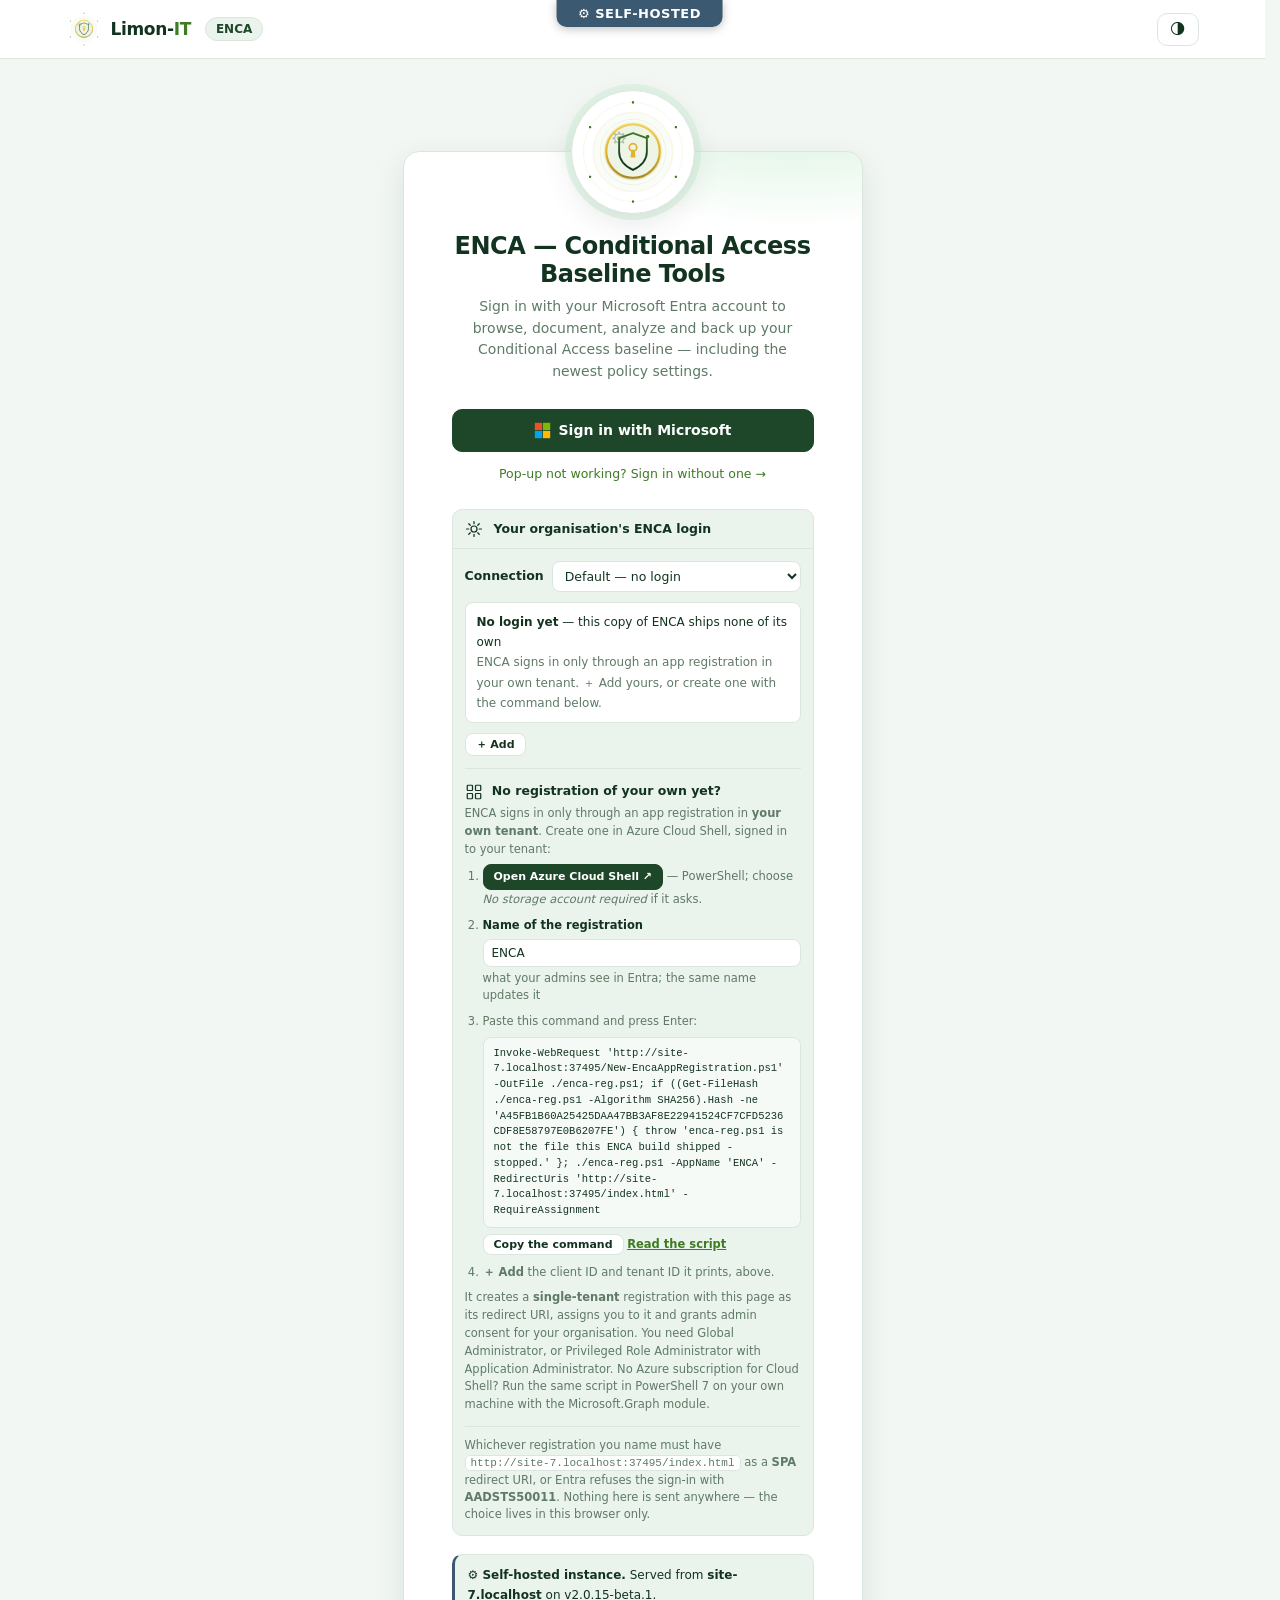
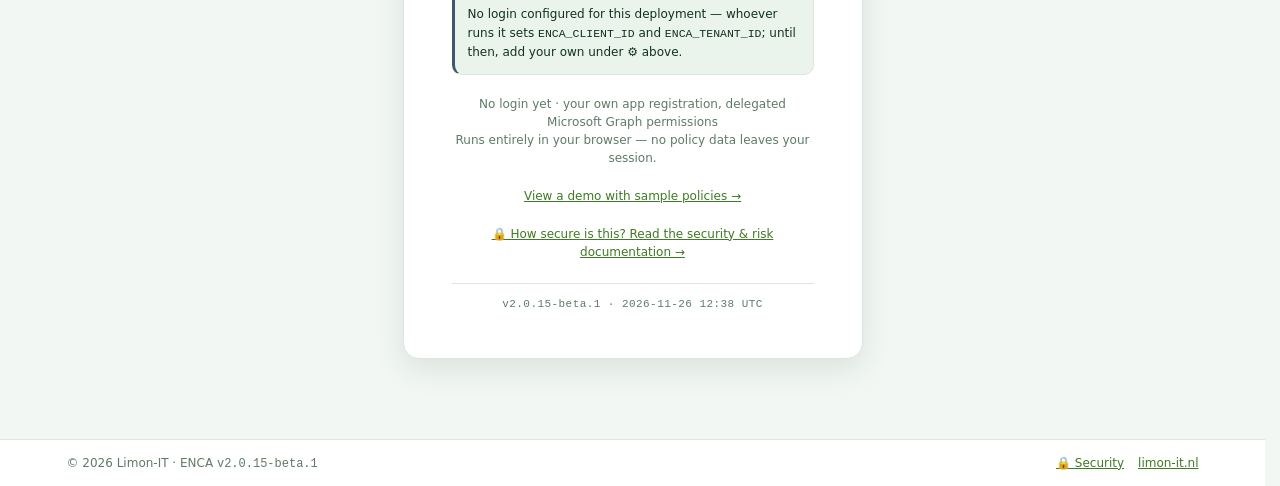
==== commit af113589: "33701: production is ENCA v2.0.14 (build 336) - queue 396 + 397 out, productionBuild v2.0.14, this c" ====
--- a/index.html
+++ b/index.html
@@ -26,25 +26,25 @@
 <meta http-equiv="Content-Security-Policy" content="default-src 'self'; script-src 'self'; style-src 'self' 'unsafe-inline'; img-src 'self' data: blob: https://limo.goatcounter.com; connect-src 'self' https://graph.microsoft.com https://login.microsoftonline.com https://management.azure.com https://limo.goatcounter.com https://enca.limon-it.nl https://api.github.com https://raw.githubusercontent.com https://cloudflare-dns.com; frame-src https://login.microsoftonline.com; object-src 'none'; base-uri 'self'; form-action 'self'">
 <!-- FIRST: stops the MSAL sign-in popup (and the silent-renewal iframe)
      from loading the whole app and eating its own auth response. -->
-<script src="js/popup-guard.js?v=336"></script>
+<script src="js/popup-guard.js?v=33701"></script>
 <title>ENCA · Conditional Access Baseline Tools · Limon-IT</title>
-<link rel="icon" id="favicon" href="assets/favicon.svg?v=336" type="image/svg+xml">
-<link rel="stylesheet" href="css/app.css?v=336">
+<link rel="icon" id="favicon" href="assets/favicon.svg?v=33701" type="image/svg+xml">
+<link rel="stylesheet" href="css/app.css?v=33701">
 <!-- Deliberately BLOCKING, before first paint: applies this browser's known
      self-host branding (palette, logo, favicon) so a branded instance never
      flashes the default look on load. No-op without a stored brand. -->
-<script src="js/selfhost-boot.js?v=336"></script>
+<script src="js/selfhost-boot.js?v=33701"></script>
 <!-- Anonymous, aggregate usage counting (GoatCounter): page views and
      tool-open counts only. No cookies, no identifiers, no tenant or policy
      data. count.js is self-hosted so the CSP allows only the count endpoint.
      Blocking it breaks nothing. Disclosed in README.md § privacy. -->
-<script src="js/counter.js?v=336"></script>
-<script data-goatcounter="https://limo.goatcounter.com/count" async src="vendor/count.js?v=336"></script>
-<link rel="stylesheet" href="css/workspace.css?v=336">
-<link rel="stylesheet" href="css/workspaces.css?v=336">
-<link rel="stylesheet" href="css/tool-layout.css?v=336">
-<link rel="stylesheet" href="css/list-detail.css?v=336">
-<link rel="stylesheet" href="css/flat-icons.css?v=336">
+<script src="js/counter.js?v=33701"></script>
+<script data-goatcounter="https://limo.goatcounter.com/count" async src="vendor/count.js?v=33701"></script>
+<link rel="stylesheet" href="css/workspace.css?v=33701">
+<link rel="stylesheet" href="css/workspaces.css?v=33701">
+<link rel="stylesheet" href="css/tool-layout.css?v=33701">
+<link rel="stylesheet" href="css/list-detail.css?v=33701">
+<link rel="stylesheet" href="css/flat-icons.css?v=33701">
 </head>
 <body>
 
@@ -52,7 +52,7 @@
   <div class="hwrap">
     <button class="btn workspace-menu" id="workspaceMenu" aria-label="Open navigation" aria-controls="sideNav" aria-expanded="false" hidden>☰</button>
     <div class="logo" id="logoHome" title="Back to tools">
-      <img id="brandLogo" src="assets/logo-mark-light.svg?v=336" width="34" height="34" alt="ENCA">
+      <img id="brandLogo" src="assets/logo-mark-light.svg?v=33701" width="34" height="34" alt="ENCA">
       <b id="brandOrg">Limon-<span>IT</span></b>
     </div>
     <span class="app-tag" id="brandTag">ENCA</span>
@@ -105,7 +105,7 @@
   <!-- ============ LOGIN ============ -->
   <section id="screen-login" class="screen active">
     <div class="login-card">
-      <img id="brandLogoLogin" src="assets/logo-mark-light.svg?v=336" width="76" height="76" alt="ENCA">
+      <img id="brandLogoLogin" src="assets/logo-mark-light.svg?v=33701" width="76" height="76" alt="ENCA">
       <h1 id="brandLoginTitle">ENCA — Conditional Access Baseline Tools</h1>
       <p id="brandLoginBlurb">Sign in with your Microsoft Entra account to browse, document, analyze and back up your Conditional Access baseline — including the newest policy settings.</p>
       <button class="btn primary ms-btn" id="signInBtn">
@@ -117,7 +117,7 @@
            on, not something you dismiss. -->
       <div class="login-err" id="loginErr" style="display:none"></div>
       <p class="login-alt"><a href="#" id="noPopupLink">Pop-up not working? Sign in without one →</a></p>
-      <!-- ⚙ CONNECTION — which app registration, and which tenant (build 321).
+      <!-- ⚙ CONNECTION — which app registration, and which tenant (build 25399).
            The registration used to be a deployment-time fact: edit js/authConfig.js,
            or serve a js/authConfig.local.js beside it. That is right for an
            organisation standing up its own copy and wrong for the two things done
@@ -232,7 +232,7 @@
         <p>The <code>memberOf</code> dynamic rule operator leaves preview on <b>3 November 2026</b>. Rules still using it don't fail — they <b>stop updating</b> and keep handing out whatever membership they held that day. Scans all <b>three</b> surfaces Microsoft names — dynamic groups, dynamic administrative units and entitlement-management auto-assignment policies — then says what it costs: which <b>Conditional Access</b> policies point at each group, whether it's an <b>include</b> that quietly stops covering joiners or an <b>exclude</b> that becomes a permanent bypass, which groups carry licensing, and which access packages stop being handed out. Owner notification, Markdown and CSV export. <span class="tag ok">reads only</span></p>
       </div>
       <div class="tool tool-tile" id="toolDeviceCleanup">
-        <div class="tool-ic">🧹</div><h3>Entra device cleanup <span class="tag new">BETA</span> <span class="tag new">NEW</span></h3>
+        <div class="tool-ic">🧹</div><h3>Entra device cleanup <span class="tag new">BETA</span> <span class="tag new">NEW</span> <span class="tag upd">UPDATED</span></h3>
         <p><b>Workspace 03 · Entra Tools.</b> Stale directory devices in two deliberate steps: <b>disable</b> after 30 days without contact, <b>delete</b> after 90 — and only what is already disabled. Every write reads the device again first and back after; a device that woke up is skipped, one re-enabled since is never deleted, and ↩ Re-enable takes a disable back. A Markdown report of everything done. Ported from TUNO T25. <span class="tag block">writes to tenant</span></p>
       </div>
       <div class="tool tool-tile" id="toolAppAccess">
@@ -244,7 +244,7 @@
         <p><b>Workspace 03 · Entra Tools.</b> The tenant's Microsoft 365 security settings read against a hardening baseline — Entra user and group settings, authentication methods, devices, apps and consent, guests, privileged access, SharePoint, mail DNS (SPF, DKIM, DMARC) and Conditional Access — every one a browser can reach. What Microsoft Graph can change is <b>fixed from here</b>: tick the failures, read each change's impact and way back, type FIX; a snapshot makes ↩ Undo possible. What only PowerShell can read (Exchange, Defender for Office, Purview, Teams) comes from a <b>read-only script</b> whose result you load back; portal-only settings are attested, and the attestation is kept in the tenant. Markdown report. <span class="tag block">writes to tenant</span></p>
       </div>
       <div class="tool tool-tile" id="toolEgress">
-        <div class="tool-ic">🛰</div><h3>Egress &amp; location impact <span class="tag new">BETA</span> <span class="tag new">NEW</span></h3>
+        <div class="tool-ic">🛰</div><h3>Egress &amp; location impact <span class="tag new">BETA</span> <span class="tag upd">UPDATED</span></h3>
         <p><b>Workspace 03 · Entra Tools.</b> What happens to Conditional Access when sign-ins leave through a <b>different public IP</b> — a cloud proxy such as Netskope or Zscaler, a new office line, a VPN. Paste the egress IPs: every policy with a location condition is judged <b>today</b> (from the trusted office ranges) and <b>via the egress</b>, side by side — over <b>IPv4 and IPv6</b> as separate paths — who would be blocked, who gets an extra prompt, which policy loses its protection — with the country <b>looked up in the sign-in log</b>, an <b>If trusted</b> comparison and a Markdown export. Here until the egress decision (P-2716) is made. <span class="tag ok">reads only</span></p>
       </div>
     </div>
@@ -256,7 +256,7 @@
       </div>
       <div class="tool tool-tile" id="toolPolicies">
         <div class="tool-ic">🗂</div><h3>Policies <span class="tag upd">UPDATED</span></h3>
-        <p>Browse all Conditional Access policies as cards, a list or a settings matrix — grouped by persona. One screen, and the action bar does the rest: <b>📄 Create documentation</b> (Word, PDF, PNG or a PNG bundle, with auditor-ready pages for the restricted units protecting exclusion groups), <b>🗄 Backup (JSON)</b> to a zip with its dependencies, <b>🔍 Gap analyse</b>, <b>👥 Assign groups or roles</b>, <b>🎚 Set policy state</b> and <b>⧉ Clone in builder</b> — the three reads falling back to every visible policy when nothing is selected, the writes asking for an explicit pick. Open a card and <b>✎ Edit this policy</b> — first in the card's action row since build 322: every box a form, a diff of what changes, whole-section writes. On a baseline tenant the document and the backup are scoped to the baseline catalog. <span class="tag block">writes to tenant</span></p>
+        <p>Browse all Conditional Access policies as cards, a list or a settings matrix — grouped by persona. One screen, and the action bar does the rest: <b>📄 Create documentation</b> (Word, PDF, PNG or a PNG bundle, with auditor-ready pages for the restricted units protecting exclusion groups), <b>🗄 Backup (JSON)</b> to a zip with its dependencies, <b>🔍 Gap analyse</b>, <b>👥 Assign groups or roles</b>, <b>🎚 Set policy state</b> and <b>⧉ Clone in builder</b> — the three reads falling back to every visible policy when nothing is selected, the writes asking for an explicit pick. Open a card and <b>✎ Edit this policy</b> — first in the card's action row since build 25456: every box a form, a diff of what changes, whole-section writes. On a baseline tenant the document and the backup are scoped to the baseline catalog. <span class="tag block">writes to tenant</span></p>
       </div>
     </div>
     <div class="tool-sec"><h3>🔍 Analyse &amp; simulate</h3><p>Work out what your policies actually do, and to whom.</p></div>
@@ -308,12 +308,40 @@
         <div class="tool-ic">🧬</div><h3>Baseline <span class="tag upd">UPDATED</span></h3>
         <p>Match this tenant against a Conditional Access baseline: which baseline policies are present, outdated or missing — then import the gap. <b>Three catalogs, one picker in the toolbar</b> — <b>🧬 CloudFellows</b> R26.6 (v3.x), <b>🏢 SMB Basic</b> <span class="tag new">BETA</span> (security defaults as Conditional Access, plus Global Secure Access, stricter admins and break-glass — carried by ENCA) and <b>🧩 Joey Verlinden</b>, the community baseline read <b>live from his repository</b> (latest release, with the commit it read) with the bundled 2026.6.1 snapshot as the fallback. The ★ active baseline for this tenant — what every group, vault and exclusion-restore tool works against — is chosen here, after a dry run shows what the switch would change. <b>A tenant on security defaults</b> is recognised — that is why it has no policies — and offered the way across: deploy a baseline in Report-only, read what it would do, then ⇄ switch security defaults off and the policies that replace it on in one run, with ↩ back. A <b>📖 Deployment guide</b> tab gives the order to deploy it in with the reason for each step, and reads the tenant to say what is missing <i>before</i> each one.</p>
       </div>
+      <div class="tool tool-tile" id="toolPimBaseline">
+        <div class="tool-ic">🧬</div><h3>PIM baseline <span class="tag new">BETA</span> <span class="tag upd">UPDATED</span></h3>
+        <p><b>Workspace 02.</b> Match this tenant's Privileged Identity Management against the <b>CloudFellows PIM framework 4.1</b> — Entra, Intune, Exchange, Purview, Defender XDR, Windows 365, Remote Help and Global Secure Access — authored in the cloudfellows.dev tenant, <b>in a profile</b> — Small business, Large · one region or Large · multi-region: every role's PIM settings, the PIM-SG persona groups (active members, eligible for their roles), the Intune and Defender XDR access groups (eligible members; the Defender roles themselves live in the Defender portal) and their membership policies — members never — and, from your <b>regions.csv</b>, each region's units, groups, scoped eligibilities and Intune scopes. <b>Pages</b> for Roles, PIM groups, Regions, Intune RBAC, the catalog and the samples, with Select all above the ticks. <b>🚀 Import ticked →</b> takes what differs into 🚀 Deploy — onboarding from the browser, no script. <b>Read-only</b> itself.</p>
+      </div>
+      <div class="tool tool-tile" id="toolPimDesigner">
+        <div class="tool-ic">🧾</div><h3>Designer — a customer's variant <span class="tag new">BETA</span> <span class="tag upd">UPDATED</span></h3>
+        <p><b>Workspace 02.</b> When a customer needs the CloudFellows PIM framework a little different — four hours for Tier 1, their own alert mailbox and approver group, a role one tier up — the <b>variant</b> holds exactly those differences: tiers are edited as tiers, never role by role, and a pair Entra refuses (MFA with an authentication context, approval with nobody to approve) is stopped here. Used for the tenant, 🧬 PIM baseline compares against it and 🚀 Deploy imports it; as a file it goes to the next tenant. Never touches the tenant.</p>
+      </div>
+      <div class="tool tool-tile" id="toolPimDeploy">
+        <div class="tool-ic">🚀</div><h3>Deploy — import from the baseline <span class="tag new">BETA</span> <span class="tag upd">UPDATED</span></h3>
+        <p><b>Workspace 02 — onboarding from the browser, no script.</b> Pick what to take from the CloudFellows PIM framework in the tenant's profile — PIM-SG groups, approver groups, role settings, group eligibilities, membership policies, the restricted unit, every region of your regions file, Intune RBAC, the Defender XDR groups (the Entra side; the portal roles are yours), the Exchange and Purview groups with the script that puts them in their role groups — read the WhatIf (every operation in order, what changes for people, how to put it back), type the tenant's domain and apply. The run ledger shows each step; every rule changed is kept in a backup that <b>↩ Put back</b> restores. Nothing is ever removed. <span class="tag block">writes to tenant</span></p>
+      </div>
+      <div class="tool tool-tile" id="toolPimRoles">
+        <div class="tool-ic">🎖</div><h3>Roles &amp; assignments <span class="tag new">BETA</span></h3>
+        <p><b>Workspace 02.</b> Who holds what: every Entra role anybody holds, and per assignment who (a person, a group, an app), how (eligible, active and permanent, active until a date, activated right now), where (tenant-wide or one administrative unit) and until when. Groups are opened up — their active and eligible members become rows <b>through the group</b> — so "who can become Global Administrator" is answered in people. Tier from the framework, last activation, what ends within 30 days, and findings: permanent active outside the framework, people eligible directly instead of through a PIM-SG group, eligibility that never expires. <b>Read-only.</b></p>
+      </div>
+      <div class="tool tool-tile" id="toolPimReport">
+        <div class="tool-ic">📋</div><h3>PIM report <span class="tag new">BETA</span> <span class="tag upd">UPDATED</span></h3>
+        <p><b>Workspace 02.</b> The current situation on one page: which roles each PIM-SG group holds and how (active on the job path, eligible on the direct path), the member policy of every group and the policy of every role against the CloudFellows PIM framework, who is in the groups and who approves, and the standing access outside PIM. Findings carry the impact and the way back. ⤓ Markdown downloads one file with the diagram embedded. <b>Read-only.</b></p>
+      </div>
+      <div class="tool tool-tile" id="toolPimDoc">
+        <div class="tool-ic">📄</div><h3>PIM documentation <span class="tag new">BETA</span></h3>
+        <p><b>Workspace 02.</b> One handover for this tenant, readable here and downloadable as Markdown: the <b>CloudFellows PIM framework</b> as it applies in the tenant's profile, with the customer's variant, the modules switched on and the regions file folded in — the model, the tiers setting by setting, every role and group, approvers and break-glass, the activation guide, Intune, Exchange and Purview, Defender XDR and Global Secure Access, regions, restricted units, the Conditional Access it needs and what is done outside the browser. <b>As designed</b> from the catalog alone, or <b>+ as found</b> with an "In this tenant" column from 🧬 PIM baseline's read. Diagrams embedded; chapters ticked. What 📄 Create documentation does for Conditional Access, for PIM. <b>Read-only.</b></p>
+      </div>
+      <div class="tool tool-tile" id="toolIntuneRbac">
+        <div class="tool-ic">📱</div><h3>Intune RBAC <span class="tag new">BETA</span></h3>
+        <p><b>Workspace 02.</b> Intune's side of the CloudFellows PIM framework — Intune has no administrative units and no PIM, so the framework uses its own objects: <b>role assignments</b> held by the PIM-SG-INT-* access groups (eligible members, activated for a shift), <b>scope groups</b>, <b>scope tags</b> with their automatic assignment, and the custom role <b>INT-ROLE-Regional-Ops</b> permission by permission. Central assignments from the profile, regional ones from your regions file; every other assignment is listed with a finding when its members hold the role standing. Its verdicts fill 🗺 Regions' Intune rows. <b>Read-only.</b></p>
+      </div>
     </div>
     <div class="tool-sec"><h3>✍️ Manage the tenant</h3><p>The tools that write. Each one confirms before it changes anything.</p></div>
     <div class="tools">
       <div class="tool tool-tile" id="toolCaGroups">
         <div class="tool-ic">👥</div><h3>Conditional Access groups <span class="tag upd">UPDATED</span></h3>
-        <p><b>Scope by workload (6.0):</b> Used by CA policies or Used by GSA, picked by the workspace you come from — 01, or 03 where it is called Groups and opens on All groups. One read, then everything is a row: every group the baseline expects or a policy references, with its status, members (direct and nested), the policies that use it and its protection — and a detail panel for the one you click: members as a tree with add and remove, policies, protection, history. Create, assign, protect, migrate, import and compare from the rows you tick. <span class="tag block">writes to tenant</span></p>
+        <p><b>Scope by workload (6.0):</b> Used by CA policies, Used by PIM-buddy or Used by GSA, picked by the workspace you come from — 01, 02 or 03 (where it is called Groups). One read, then everything is a row: every group the baseline expects or a policy references, with its status, members (direct and nested), the policies that use it and its protection — and a detail panel for the one you click: members as a tree with add and remove, policies, protection, history. Create, assign, protect, migrate, import and compare from the rows you tick. <span class="tag block">writes to tenant</span></p>
       </div>
       <div class="tool tool-tile" id="toolProtect">
         <div class="tool-ic">🔒</div><h3>Protect exclusions <span class="tag upd">UPDATED</span></h3>
@@ -324,15 +352,15 @@
         <p><b>🏗 Builder</b> <span class="tag new">BETA</span> — one guided screen for a policy, blank, from a baseline template, or from a policy selected elsewhere, preflighted in What-If and born report-only. The four kinds of object a policy <i>references</i>, each on its own tab, plus the bin they land in when deleted. <b>🌐 Locations</b> — IP ranges and countries, with what is wrong with them: dangling references, empty country locations, overly broad ranges — and, in the <b>vs. sign-ins</b> view <span class="tag new">BETA</span>, which trusted or policy-used location nobody signs in from any more. <b>💪 Strengths</b> and <b>🎫 Contexts</b> — the authentication strengths a policy grants and the contexts it is scoped to. <b>📜 Terms of use</b> — the agreements it requires. <b>♻ Deleted</b> — everything still inside the 30-day restore window, policies and locations, with one-click restore. Every tab says which policies use each row, from one shared lookup, and refuses a delete that would leave a policy pointing at nothing. <span class="tag block">writes to tenant</span></p>
       </div>
       <div class="tool tool-tile" id="toolRmau">
-        <div class="tool-ic">🛡</div><h3>Restricted AUs</h3>
-        <p>Manage restricted management administrative units — the vaults that shield CA exclusion groups from tenant-wide admins. One vault per persona of the active baseline (CloudFellows or Joey Verlinden). List them with members and scoped role grants, edit, add or remove members, grant scoped administrators, create and delete. The restricted flag itself is immutable, and the tool says so.</p>
+        <div class="tool-ic">🛡</div><h3>Administrative units <span class="tag upd">UPDATED</span></h3>
+        <p><b>Every unit, restricted and regular</b> — what it holds, who holds a role at its scope (active and eligible), and what it holds that it should not: a CA group a scoped admin can change, a role held directly and permanently, two desks on the same people, a paused rule, a unit nothing uses. <b>In 02 PIM-buddy: the PIM lens</b> — AU-RM-Executives and the desk scoped on it, no PIM object in any restricted unit, and the units against your regions file. Manage restricted management administrative units — the vaults that shield CA exclusion groups from tenant-wide admins. One vault per persona of the active baseline (CloudFellows or Joey Verlinden). List them with members and scoped role grants, edit, add or remove members, grant scoped administrators, create and delete. The restricted flag itself is immutable, and the tool says so.</p>
       </div>
       <div class="tool tool-tile" id="toolEncaAccess">
         <div class="tool-ic">🔐</div><h3>ENCA access <span class="tag new">BETA</span> <span class="tag new">NEW</span></h3>
         <p>The two PIM groups for the people who use this workspace. <b>PIM-SG-ENCA-CA-Read</b> — Global Reader and Security Reader, active, for everyone who opens ENCA. <b>PIM-SG-ENCA-CA-Admin</b> — Conditional Access Administrator, the custom <b>ENCA CA Group Operator</b> (tenant-wide and at every restricted CA-RMAU-* unit) and Authentication Policy Administrator, eligible: activate the role the task needs. Every row says why that role. Read, preview, type the domain, apply, read back — and ↩ undo the run. Optional: the design's activation settings, and locking ENCA to the two groups. <span class="tag block">writes to tenant</span></p>
       </div>
       <div class="tool tool-tile" id="toolGsa">
-        <div class="tool-ic">🌐</div><h3>Global Secure Access <span class="tag new">BETA</span> <span class="tag new">NEW</span></h3>
+        <div class="tool-ic">🌐</div><h3>Global Secure Access <span class="tag new">BETA</span> <span class="tag upd">UPDATED</span></h3>
         <p><b>Workspace 03 · Entra Tools.</b> Make stolen tokens useless: every link Global Secure Access needs before a <b>compliant-network-only</b> Conditional Access policy can go on — licence, the tenant activated, the <b>Microsoft traffic profile</b> on and assigned, signalling, the compliant network location, the client on devices (Windows and macOS each in its own lane, ready only when Global Secure Access has seen the devices), the policy, and the proof from the sign-in log — on one board; once it is ready, <b>📈 Monitor</b> watches the traffic: devices, the traffic log, Global Secure Access alerts and sign-ins that went around the tunnel. Each missing link that lives in Entra or Intune has its fix, described with its impact and its way back before it runs. Internet Access and Private Access come later. <span class="tag block">writes to tenant</span></p>
       </div>
       <div class="tool tool-tile" id="toolDeploy"><div class="tool-ic">↗</div><h3>Guided rollout <span class="tag new">NEW</span></h3><p>CloudFellows from a backup ZIP, Joey via Fetch latest, SMB Basic from ENCA's own copy. Review the import, observed impact and enforcement with the existing confirmations.</p></div>
@@ -350,6 +378,13 @@
       <div class="tool tool-help" id="toolRoadmap">
         <div class="tool-ic">🗺</div><h3>Roadmap <span class="tag upd">UPDATED</span></h3>
         <p>Where ENCA is heading next — the ideas being worked toward, in the open, so you know what to expect and can say what matters most.</p>
+      </div>
+      <!-- 32439: hidden unless this is the publisher's beta site AND the
+           signed-in tenant is cloudfellows.dev (promoteShown in js/app.js).
+           Never ported: the queue does not exist in a production build. -->
+      <div class="tool tool-help" id="toolPromote" hidden>
+        <div class="tool-ic">🚚</div><h3>Waiting for production <span class="tag new">BETA SITE</span></h3>
+        <p>What is on beta and not yet in production — one promotion order per workspace, checked before it is exported.</p>
       </div>
       <div class="tool tool-help" id="toolPermissions"><div class="tool-ic">🔑</div><h3>Permissions in this session</h3><p>View granted permissions, request consent and inspect revocation guidance.</p></div>
       <div class="tool tool-help" id="toolHelp">
@@ -405,7 +440,7 @@
           direct user exclusions, oversized exclusion lists, stale disabled accounts and report-only exclusions.</li>
         <li><b><a href="https://github.com/cdell2222/m365-security-toolkit" target="_blank" rel="noopener noreferrer">M365 Security Toolkit</a></b> — by <b>Charlie Delmotte</b>. The checks behind the <b>Cross-tenant</b> tab of 🛡 Checks:
           default and partner cross-tenant access, trusted external MFA and devices, cross-tenant sync, automatic redemption and dead partner entries.</li>
-        <li><b>⬇ Export baseline <span class="tag new">NEW</span></b> (build 322) — on the reference tenant only. The same export 🗄 Backup gives on the Policies screen, opened from here and with a <b>persona chooser</b>: only the personas this tenant holds, each with its count, and the policy and dependency totals move as you tick. <b>Dependencies</b> — groups, authentication strengths, named locations, authentication contexts, terms of use, in per-category folders with the migration table — are ticked when it opens, because a baseline taken elsewhere without them is not taken. With nothing ticked it says zero and will not download.</li>
+        <li><b>⬇ Export baseline <span class="tag new">NEW</span></b> (build 25463) — on the reference tenant only. The same export 🗄 Backup gives on the Policies screen, opened from here and with a <b>persona chooser</b>: only the personas this tenant holds, each with its count, and the policy and dependency totals move as you tick. <b>Dependencies</b> — groups, authentication strengths, named locations, authentication contexts, terms of use, in per-category folders with the migration table — are ticked when it opens, because a baseline taken elsewhere without them is not taken. With nothing ticked it says zero and will not download.</li>
         <li><b><a href="https://www.chanceofsecurity.com/post/microsoft-entra-conditional-access" target="_blank" rel="noopener noreferrer">Microsoft Entra Conditional Access blog series</a></b> — by <b>Sebastian F. Markdanner</b> (Chance of Security).
           A deep, practical walk-through of designing a persona-based Conditional Access framework; several of his policy designs also informed the CloudFellows baseline bundled here.</li>
       </ul>
@@ -677,6 +712,7 @@
         <select id="cgScope" title="Which groups to look up — the workspace you came from picks the first one" style="width:auto">
           <optgroup label="Used by a workload">
             <option value="policies">Used by CA policies</option>
+            <option value="pim">Used by PIM-buddy</option>
             <option value="gsa" disabled>Used by GSA</option>
           </optgroup>
           <optgroup label="Baseline">
@@ -686,6 +722,10 @@
             <option value="tenant">All groups</option>
           </optgroup>
         </select></label>
+      <label class="wi-f tb-scope" id="cgDesignWrap" hidden>
+        <span>Design</span>
+        <select id="cgDesign" title="Which baseline design's PIM-SG groups to show — small, large one region, multi-region or every design" style="width:auto"></select>
+      </label>
       <div class="chip-filter" id="cgChips"></div>
       <input type="file" id="cgCsvFile" accept=".csv,text/csv,text/plain" style="display:none">
       <div class="tb-actions">
@@ -773,6 +813,26 @@
     <div class="workspace-heading"><div><span class="workspace-eyebrow">Deployment planning</span><h1>Guided rollout</h1><p>CloudFellows from ZIP. Joey from Fetch latest. SMB Basic carried by ENCA. Review before applying.</p></div></div>
     <div class="toolbar" id="rolloutToolbar"><div class="rollout-steps" id="rolloutSteps" aria-label="Rollout stages"></div><div class="tb-actions"><button class="btn" data-workspace-tool="policies">Back to policies</button></div></div>
     <div class="tool-body" id="rolloutBody"></div>
+  </section>
+
+  <!-- ============ CIS BENCHMARK ALIGNMENT ============
+       Assesses the CA policies against section 5.2.2 of the CIS Microsoft 365
+       Foundations Benchmark v7.0.0 (content: cisdata.js, logic: cischeck.js). -->
+  <section id="screen-cis" class="screen tool">
+    <div class="list-card readme" id="ciHead"></div>
+    <div class="toolbar" id="ciToolbar">
+      <div class="seg" id="ciLevelSeg">
+        <button class="active" data-cilvl="all">All levels</button>
+        <button data-cilvl="1">Level 1</button>
+        <button data-cilvl="2">Level 2</button>
+      </div>
+      <div class="chip-filter" id="ciChips"></div>
+      <div class="tb-actions">
+        <button class="btn" id="ciRefresh" title="Re-fetch policies from Entra and re-assess every control">⟳ Refresh</button>
+        <button class="btn" id="ciMd">Export MD</button>
+      </div>
+    </div>
+    <div class="tool-body" id="ciBody"></div>
   </section>
 
   <!-- ============ CA VALIDATOR ============
@@ -812,8 +872,8 @@
   <section id="screen-whatif" class="screen tool">
     <div class="list-card readme" id="wiHead"></div>
     <!-- This tool's controls are a FORM. The mode strip was mounted into an
-         otherwise empty toolbar in beta 25346 so it sat where it sits on every
-         other host; beta 25353 moved the tool's own actions up here as well,
+         otherwise empty toolbar in build 25346 so it sat where it sits on every
+         other host; build 25353 moved the tool's own actions up here as well,
          which is where every other tool keeps them and, because the toolbar is
          sticky, keeps the primary action reachable from the foot of a long form. -->
     <div class="toolbar" id="wiToolbar">
@@ -884,7 +944,7 @@
   <section id="screen-groupuse" class="screen tool">
     <div class="list-card readme" id="guHead"></div>
     <!-- Its mode is a scope and its buttons are actions, so they belong in a
-         toolbar like every other tool's, not inside the form card (beta 25353). -->
+         toolbar like every other tool's, not inside the form card (25353). -->
     <div class="toolbar" id="guToolbar">
       <div class="seg" id="guModeSeg">
         <button data-gumode="one">One group or user</button>
@@ -910,6 +970,8 @@
           <label class="wi-f"><span>Groups in scope</span>
             <select id="guLimit">
               <option value="ca">Only groups used by Conditional Access</option>
+              <option value="pim">Only the PIM-SG groups — this tenant's design</option>
+              <option value="pimall">Only the PIM-SG groups — every design</option>
               <option value="100">First 100 groups</option>
               <option value="250">First 250 groups</option>
               <option value="500">First 500 groups</option>
@@ -1042,7 +1104,7 @@
     <div class="list-card readme" id="wvHead"></div>
     <!-- ONE toolbar with a compact group selector. 🌊 had a second .toolbar under the first and
          both were sticky to the same offset, so on any scroll the wave picker
-         disappeared behind the controls row entirely (beta 25354). They are
+         disappeared behind the controls row entirely (build 25354). They are
          the same six slots as every other tool: find, the group selector to pick
          from, the sign-in window, the read button, the exports. -->
     <div class="toolbar" id="wvToolbar">
@@ -1068,7 +1130,7 @@
     <div class="tool-body" id="wvBody"></div>
   </section>
 
-  <!-- ============ 🤖 Who is … to CA — the service principal subject (T36 1.7.0, beta 33608, production 336) — js/whoissp.js judges and renders, app.js (wp*) reads ============ -->
+  <!-- ============ 🤖 Who is … to CA — the service principal subject (T36 1.7.0, build 33608) — js/whoissp.js judges and renders, app.js (wp*) reads ============ -->
   <section id="screen-whoissp" class="screen tool">
     <div class="list-card readme" id="wpHead"></div>
     <div class="toolbar" id="wpToolbar">
@@ -1093,7 +1155,7 @@
     <div class="tool-body" id="wpBody"></div>
   </section>
 
-  <!-- ============ 🌐 GLOBAL SECURE ACCESS (T56, beta 32516, production 326) — js/gsa.js judges and renders, app.js reads and writes ============ -->
+  <!-- ============ 🌐 GLOBAL SECURE ACCESS (T56, build 32516) — js/gsa.js judges and renders, app.js reads and writes ============ -->
   <section id="screen-gsa" class="screen tool">
     <div class="list-card readme" id="gsaHead"></div>
     <div class="toolbar" id="gsaToolbar">
@@ -1107,13 +1169,14 @@
     </div>
   </section>
 
-  <!-- ============ 📊 DEPLOYMENT DASHBOARD (T54, build 325) — js/deploydash.js builds, app.js reads ============ -->
+  <!-- ============ 📊 DEPLOYMENT DASHBOARD (T54, build 32505) — js/deploydash.js builds, app.js reads ============ -->
   <section id="screen-deploydash" class="screen tool">
     <div class="list-card readme" id="ddHead"></div>
     <div class="toolbar" id="ddToolbar">
       <div class="dd-read mini muted" id="ddRead"></div>
       <div class="tb-actions">
         <button class="btn" id="ddRefresh" title="Read the users, the deploy groups, the sources and the exclusions again">⟳ Refresh</button>
+        <button class="btn" id="ddRegions" title="The region list the chips and the By region pies group the deploy groups by — country codes and cities, the default or your own CSV">🗺 Regions</button>
         <button class="btn" id="ddReady" style="display:none" title="🌊 Who is the wave, run per deploy group that has a report-only policy on it — the sign-in window and a member-by-policy evaluation, the slow read">🌊 Read readiness</button>
         <button class="btn" id="ddMd" style="display:none">Export MD</button>
         <button class="btn" id="ddCsv" style="display:none">Export CSV</button>
@@ -1121,6 +1184,7 @@
       </div>
     </div>
     <div class="tool-body">
+      <div id="ddRegPanel" hidden></div>
       <div id="ddReadyPanel" hidden></div>
       <div id="ddBody"></div>
     </div>
@@ -1153,7 +1217,7 @@
     <div class="tool-body" id="scBody"></div>
   </section>
 
-  <!-- ============ 🤖 WORKLOAD IDENTITIES (T47, build 324, R46) — a tab of 🚦 Sign-in log ============ -->
+  <!-- ============ 🤖 WORKLOAD IDENTITIES (T47, build 32406, R46) — a tab of 🚦 Sign-in log ============ -->
   <section id="screen-workloadid" class="screen tool">
     <div class="list-card readme" id="wlHead"></div>
     <div class="toolbar" id="wlToolbar">
@@ -1540,8 +1604,8 @@
     <div class="tool-body" id="moBody"></div>
   </section>
 
-  <!-- ============ 🛰 EGRESS & LOCATION IMPACT (T57, beta 32526, production 326) — a temporary tool, Workspace 03; js/egress.js judges and renders ============ -->
-  <!-- ============ 🧹 ENTRA DEVICE CLEANUP (T59, beta 32707, ported from TUNO T25) — js/devicecleanup.js judges, writes, reports; app.js draws ============ -->
+  <!-- ============ 🛰 EGRESS & LOCATION IMPACT (T57, build 32526) — a temporary tool, Workspace 03; js/egress.js judges and renders ============ -->
+  <!-- ============ 🧹 ENTRA DEVICE CLEANUP (T59, build 32707, ported from TUNO T25) — js/devicecleanup.js judges, writes, reports; app.js draws ============ -->
   <section id="screen-dcu" class="screen tool">
     <div class="list-card readme" id="dcuHead"></div>
     <div class="toolbar" id="dcuToolbar">
@@ -1555,7 +1619,7 @@
     <div class="tool-body" id="dcuBody"></div>
   </section>
 
-  <!-- ============ 🔑 APP ACCESS REVIEW (T60, beta 32804) — js/appaccess.js reads, judges, writes, reports; app.js draws ============ -->
+  <!-- ============ 🔑 APP ACCESS REVIEW (T60, build 32804) — js/appaccess.js reads, judges, writes, reports; app.js draws ============ -->
   <section id="screen-aa" class="screen tool">
     <div class="list-card readme" id="aaHead"></div>
     <div class="toolbar" id="aaToolbar">
@@ -1574,7 +1638,7 @@
     <div class="tool-body" id="aaBody"></div>
   </section>
 
-  <!-- ============ 🛡 SECURING M365 (T61, build 330 — beta 33008) — js/m365harden.js reads, judges, plans, writes, reports; app.js draws ============ -->
+  <!-- ============ 🛡 SECURING M365 (T61, beta 33008) — js/m365harden.js reads, judges, plans, writes, reports; app.js draws ============ -->
   <section id="screen-mh" class="screen tool">
     <div class="list-card readme" id="mhHead"></div>
     <div class="toolbar" id="mhToolbar">
@@ -1605,7 +1669,105 @@
   </section>
 
   <!-- ============ COMPLIANT-DEVICE REALITY CHECK (R11) ============ -->
-  <!-- ============ 🏅 IDENTITY SECURE SCORE (T42, build 323) — a tab of 🛡 Checks ============ -->
+  <!-- ============ 🏅 IDENTITY SECURE SCORE (T42, build 32308) — a tab of 🛡 Checks ============ -->
+  <!-- ============ 🧬 PIM BASELINE (T48, build 32408, R68) — Workspace 02, the CloudFellows PIM framework against this tenant ============ -->
+  <section id="screen-pimbaseline" class="screen tool">
+    <div class="list-card readme" id="pmbHead"></div>
+    <div class="toolbar" id="pmbToolbar">
+      <div class="search">
+        <svg width="16" height="16" viewBox="0 0 24 24" fill="none" stroke="currentColor" stroke-width="2"><circle cx="11" cy="11" r="7"/><path d="m21 21-4-4"/></svg>
+        <input id="pmbFind" type="search" placeholder="Find a role, group, persona or region…" autocomplete="off" spellcheck="false">
+      </div>
+      <label class="pmb-profile tb-scope" title="The size the framework is applied at: the groups kept, the roles folded into them, the settings that change with size"><span>Profile</span><select id="pmbProfile"></select></label>
+      <div class="chip-filter" id="pmbChips"></div>
+      <span id="pmbTenantNote"></span>
+      <div class="tb-actions">
+        <button class="btn" id="pmbRegionsFile" hidden title="The ticked regions as a file — for the framework's own maintenance on cloudfellows.dev">⬇ Regions file</button>
+        <button class="btn" id="pmbDelta" hidden title="Only the ticked roles and groups, as an EasyPIM.Orchestrator config">⬇ Delta config</button>
+        <button class="btn" id="pmbMd" style="display:none">Export MD</button>
+        <button class="btn" id="pmbConfig" title="The whole framework in this profile as an EasyPIM.Orchestrator config — for customers who run PIM as code themselves">⋯ EasyPIM file</button>
+        <button class="btn" id="pmbRefresh">▶ Read this tenant's PIM</button>
+        <button class="btn primary" id="pmbImport" style="display:none" title="Import the ticked rows into this tenant — WhatIf first, in 🚀 Deploy">🚀 Import ticked →</button>
+      </div>
+    </div>
+    <div class="tool-body" id="pmbBody"></div>
+  </section>
+  <!-- ============ 🧾 DESIGNER — A CUSTOMER'S VARIANT (T50, build 32426, R73) — Workspace 02 ============ -->
+  <section id="screen-pimdesigner" class="screen tool">
+    <div class="list-card readme" id="pdsHead"></div>
+    <div class="toolbar" id="pdsToolbar">
+      <div class="chip-filter" id="pdsChips"></div>
+      <div class="tb-actions">
+        <label class="btn" title="A variant file (cloudfellows-pim-variant/1)">⬆ Load a variant <input type="file" id="pdsLoad" accept=".json" hidden></label>
+        <button class="btn" id="pdsExport">⬇ Variant file</button>
+        <button class="btn danger" id="pdsDiscard">✕ Discard</button>
+        <button class="btn primary" id="pdsUse">Use for this tenant</button>
+      </div>
+    </div>
+    <div class="tool-body" id="pdsBody"></div>
+  </section>
+  <!-- ============ 🚀 DEPLOY — IMPORT FROM THE BASELINE (T51, build 32425, R72) — Workspace 02, onboarding from the browser ============ -->
+  <section id="screen-pimdeploy" class="screen tool">
+    <div class="list-card readme" id="pdpHead"></div>
+    <div class="toolbar" id="pdpToolbar">
+      <label class="pmb-profile tb-scope" title="The same profile as 🧬 PIM baseline"><span>Profile</span><select id="pdpProfile"></select></label>
+      <div class="chip-filter" id="pdpChips"></div>
+      <div class="tb-actions">
+        <label class="btn" title="A backup file a run of this tool downloaded: every rule it changed, as it was">↩ Put back… <input type="file" id="pdpRestore" accept=".json" hidden></label>
+        <button class="btn primary" id="pdpRead">▶ Read the tenant</button>
+      </div>
+    </div>
+    <div class="tool-body" id="pdpBody"></div>
+  </section>
+  <!-- ============ 🎖 ROLES & ASSIGNMENTS (T49, build 32424, R71) — Workspace 02, who holds what ============ -->
+  <section id="screen-pimroles" class="screen tool">
+    <div class="list-card readme" id="prrHead"></div>
+    <div class="toolbar" id="prrToolbar">
+      <div class="search">
+        <svg width="16" height="16" viewBox="0 0 24 24" fill="none" stroke="currentColor" stroke-width="2"><circle cx="11" cy="11" r="7"/><path d="m21 21-4-4"/></svg>
+        <input id="prrFind" type="search" placeholder="Find a role, person, group or unit…" autocomplete="off" spellcheck="false">
+      </div>
+      <div class="chip-filter" id="prrChips"></div>
+      <div class="tb-actions">
+        <button class="btn" id="prrCsv" style="display:none">⬇ CSV</button>
+        <button class="btn" id="prrMd" style="display:none">Export MD</button>
+        <button class="btn primary" id="prrRefresh">▶ Read who holds what</button>
+      </div>
+    </div>
+    <div class="tool-body" id="prrBody"></div>
+  </section>
+  <!-- ============ 📄 PIM DOCUMENTATION (T58, build 32609) — js/pimdoc.js builds, renders and writes the Markdown; app.js only hands it the catalog, the regions and T48's read ============ -->
+  <section id="screen-pimdoc" class="screen tool">
+    <div class="list-card readme" id="pdcHead"></div>
+    <div class="toolbar" id="pdcToolbar">
+      <div class="seg" id="pdcSource" title="What the document is built from"><button type="button" data-pdcsrc="designed">📐 As designed</button><button type="button" data-pdcsrc="found">🔎 + as found</button></div>
+      <label class="tb-scope" title="The profile is picked on 🧬 PIM baseline and shared by every PIM-buddy tool"><span>Profile</span><span id="pdcProfile" class="pmb-profile-note"></span></label>
+      <span id="pdcNote" class="mini"></span>
+      <div class="tb-actions">
+        <button class="btn" id="pdcChapters" title="Tick the chapters the handover should carry">📑 Chapters</button>
+        <button class="btn" id="pdcRead" title="+ as found needs 🧬 PIM baseline's read of this tenant">▶ Read the tenant in 🧬 PIM baseline</button>
+        <button class="btn primary" id="pdcMd" title="One Markdown file with the contents page and every diagram embedded">⤓ Markdown</button>
+      </div>
+    </div>
+    <div class="tool-body" id="pdcBody"></div>
+  </section>
+  <!-- ============ 📋 PIM REPORT (T55, build 32507) — js/pimreport.js builds, app.js reads ============ -->
+  <section id="screen-pimreport" class="screen tool">
+    <div class="list-card readme" id="prpHead"></div>
+    <div class="toolbar" id="prpToolbar">
+      <div class="search">
+        <svg width="16" height="16" viewBox="0 0 24 24" fill="none" stroke="currentColor" stroke-width="2"><circle cx="11" cy="11" r="7"/><path d="m21 21-4-4"/></svg>
+        <input id="prpFind" type="search" placeholder="Find a role, group or principal…" autocomplete="off" spellcheck="false">
+      </div>
+      <div class="chip-filter" id="prpChips"></div>
+      <div class="tb-actions">
+        <button class="btn" id="prpCsv" style="display:none">⬇ CSV</button>
+        <button class="btn" id="prpMd" style="display:none">⤓ Markdown</button>
+        <button class="btn primary" id="prpRefresh">▶ Read the report</button>
+      </div>
+    </div>
+    <div class="tool-body" id="prpBody"></div>
+  </section>
   <section id="screen-idscore" class="screen tool">
     <div class="list-card readme" id="isHead"></div>
     <div class="toolbar" id="isToolbar">
@@ -1618,7 +1780,7 @@
     <div class="tool-body" id="isBody"></div>
   </section>
 
-  <!-- ============ 🤝 CROSS-TENANT ACCESS (T43, build 323) — a tab of 🛡 Checks ============ -->
+  <!-- ============ 🤝 CROSS-TENANT ACCESS (T43, build 32316) — a tab of 🛡 Checks ============ -->
   <section id="screen-xtenant" class="screen tool">
     <div class="list-card readme" id="xtHead"></div>
     <div class="toolbar" id="xtToolbar">
@@ -1633,7 +1795,7 @@
     <div class="tool-body" id="xtBody"></div>
   </section>
 
-  <!-- ============ 🔑 PASSKEYS (T44, build 323) — a tab of 🛡 Checks ============ -->
+  <!-- ============ 🔑 PASSKEYS (T44, build 32317) — a tab of 🛡 Checks ============ -->
   <section id="screen-passkeys" class="screen tool">
     <div class="list-card readme" id="pkHead"></div>
     <div class="toolbar" id="pkToolbar">
@@ -1648,7 +1810,19 @@
     <div class="tool-body" id="pkBody"></div>
   </section>
 
-  <!-- ============ 📏 NAMING (T45, build 325, R25) — a tab of 🛡 Checks ============ -->
+  <!-- ============ 🎫 CAE & TOKEN PROTECTION (T46, build 32404, R21) — a tab of 🛡 Checks ============ -->
+  <section id="screen-tokencov" class="screen tool">
+    <div class="list-card readme" id="tcHead"></div>
+    <div class="toolbar" id="tcToolbar">
+      <div class="chip-filter" id="tcChips"></div>
+      <div class="tb-actions">
+        <button class="btn" id="tcMd">Export MD</button>
+      </div>
+    </div>
+    <div class="tool-body" id="tcBody"></div>
+  </section>
+
+  <!-- ============ 📏 NAMING (T45, build 32403, R25) — a tab of 🛡 Checks ============ -->
   <section id="screen-naming" class="screen tool">
     <div class="list-card readme" id="nmHead"></div>
     <div class="toolbar" id="nmToolbar">
@@ -1658,18 +1832,6 @@
       </div>
     </div>
     <div class="tool-body" id="nmBody"></div>
-  </section>
-
-  <!-- ============ 🎫 CAE & TOKEN PROTECTION (T46, build 324, R21) — a tab of 🛡 Checks ============ -->
-  <section id="screen-tokencov" class="screen tool">
-    <div class="list-card readme" id="tcHead"></div>
-    <div class="toolbar" id="tcToolbar">
-      <div class="chip-filter" id="tcChips"></div>
-      <div class="tb-actions">
-        <button class="btn" id="tcMd">Export MD</button>
-      </div>
-    </div>
-    <div class="tool-body" id="tcBody"></div>
   </section>
 
   <section id="screen-devcheck" class="screen tool">
@@ -1717,6 +1879,14 @@
   </section>
 
   <!-- ============ ROADMAP — where ENCA is heading, as a timeline ============ -->
+  <section id="screen-promote" class="screen">
+    <div class="help-page">
+      <h2 class="home-title" style="margin:0 0 8px">🚚 Waiting for production</h2>
+      <p class="mini muted" style="margin:0 0 14px">The beta site's promotion queue, shown only here and only signed in to cloudfellows.dev. Pick a workspace, tick what you have verified, read the order check, export the order.</p>
+      <div id="pqBody"></div>
+    </div>
+  </section>
+
   <section id="screen-roadmap" class="screen">
     <div class="help-page">
       <h2 class="home-title" style="margin:0 0 8px">🗺 Roadmap</h2>
@@ -1724,7 +1894,7 @@
       <div class="rm-tl">
         <div class="rm-era now">
           <h3>Now <span class="rm-when">shipped &amp; shipping</span></h3>
-          <!-- beta 32303 (Mihai: every item live may go to Shipped before): the live cards
+          <!-- 32303 (Mihai: every item live may go to Shipped before): the live cards
                sit under Shipped before from the start rather than waiting to age out,
                so Now holds only what is actually moving. rmAgeShipped still sorts
                them newest first. -->
@@ -1733,7 +1903,75 @@
         <div class="rm-era beta">
           <h3>In beta today <span class="rm-when">running on the beta channel, not yet in production</span></h3>
           <div class="list-card rm-card">
-            <h4 style="margin:0 0 4px"><span class="rm-ref">R01</span> 📐 CIS Benchmark alignment <span class="tag ok">in beta today</span></h4>
+            <h4 style="margin:0 0 4px"><span class="rm-ref">R87</span> <a href="#" class="md-tool" data-tool="toolPimDoc">📄 PIM documentation — the handover, generated and readable here</a> <span class="tag ok">in beta today · beta 32609</span></h4>
+            <p class="mini" style="margin:0">T58 in Workspace 02: the CloudFellows PIM framework as it applies to this tenant — profile, variant, modules and regions folded in — as twelve ticked chapters with the diagrams, readable on the page with a contents list that jumps, and downloadable as one Markdown file with every diagram embedded. As designed from the catalog, or + as found with an In this tenant column from 🧬 PIM baseline's read. The offline handover files no longer have to be kept by hand.</p>
+          </div>
+          <div class="list-card rm-card">
+            <h4 style="margin:0 0 4px"><span class="rm-ref">R86</span> <a href="#" class="md-tool" data-tool="toolPimBaseline">🧬 PIM framework 5.0 — role activation first</a> <span class="tag ok">in beta today · beta 32607</span></h4>
+            <p class="mini" style="margin:0">Every Entra role group has active members and is eligible per role: a person activates the one role the task needs, in seconds, under the role's own tier — no more waiting for Exchange, Intune or Teams to notice a membership. The job groups stay as team rosters; the four -Direct groups are folded into their job group. 🧬 PIM baseline and 📋 PIM report name the 4.1 slow path and the retired groups; 🚀 Deploy adds the eligibilities and, in a second Preview with 5.0 migration ticked, removes what they replace. Bulk activation (the PIM-buddy Activate page) is next.</p>
+          </div>
+          <div class="list-card rm-card">
+            <h4 style="margin:0 0 4px"><span class="rm-ref">R83</span> <a href="#" class="md-tool" data-tool="toolPimDeploy">🚀 Framework 4.1 — Exchange and Purview covered, the workload roles, Global Secure Access, the script where no API exists</a> <span class="tag ok">in beta today · beta 32510</span></h4>
+            <p class="mini" style="margin:0">Twenty workload roles on four new groups (Teams, Backup-Direct, Billing, Data-Direct), five Purview access groups, regional Exchange groups in the region template, Global Secure Access in every design, Azure out of the multi-region profile. Where Graph has no write — Exchange and Purview role group membership, the regional Exchange scopes — Deploy generates the script with the object ids and reads its outcome back.</p>
+          </div>
+          <div class="list-card rm-card">
+            <h4 style="margin:0 0 4px"><span class="rm-ref">R82</span> <a href="#" class="md-tool" data-tool="toolPimReport">📋 PIM report — roles vs groups and settings on one page</a> <span class="tag ok">in beta today · beta 32507</span></h4>
+            <p class="mini" style="margin:0">The PIM situation of a tenant in one read: which roles each PIM-SG group holds and how, both kinds of policy against the CloudFellows PIM framework, who is in the groups and who approves, and the standing access outside PIM — findings with the impact and the way back, and a Markdown export with the diagram embedded.</p>
+          </div>
+          <div class="list-card rm-card">
+            <h4 style="margin:0 0 4px"><span class="rm-ref">R80</span> <a href="#" class="md-tool" data-tool="toolPimDeploy">🚀 Windows 365 and Remote Help in the PIM-buddy Intune RBAC</a> <span class="tag ok">in beta today · beta 32504</span></h4>
+            <p class="mini" style="margin:0">Optional modules in 🚀 Deploy: Remote Help (view, full control, Elevation behind approval), Remote Help unattended (Windows remote sign-in, Android on request) and Windows 365 (Cloud PC access groups, the Windows 365 Administrator group). Offered by licence. The first line gets INT-ROLE-HelpDesk, the Help Desk Operator without Elevation and Android unattended. Regional IT gets view and full control scoped to its region; Windows 365 is global only until the scope of Cloud PC assignments has been tested.</p>
+          </div>
+          <div class="list-card rm-card">
+            <h4 style="margin:0 0 4px"><span class="rm-ref">R79</span> <a href="#" class="md-tool" data-tool="toolPimBaseline">🧬 PIM framework 3.0 — one activation per job</a> <span class="tag ok">in beta today · beta 32436</span></h4>
+            <p class="mini" style="margin:0">Job groups: people eligible, the group active in every role of the job, one activation of four hours. Direct groups for Tier 0 and the Exchange, SharePoint and Purview roles, as Microsoft recommends. Exchange RBAC through PIM-SG-EXO access groups. 🧬 PIM baseline compares by path, 🚀 Deploy writes active assignments for job groups and keeps direct groups eligible; the baseline tenant cloudfellows.dev carries all three models.</p>
+          </div>
+          <div class="list-card rm-card">
+            <h4 style="margin:0 0 4px"><span class="rm-ref">R78</span> <a href="#" class="md-tool" data-tool="toolRmau">🛡 Administrative units — regular units too</a> <span class="tag ok">in beta today · beta 32435</span></h4>
+            <p class="mini" style="margin:0">T27 was about restricted units only. A regular unit matters as much for the opposite reason: whoever holds a role at its scope can act on what is inside. The tool now reads every unit — membership and rule, members, roles at its scope active and eligible — and reports a CA group a scoped admin can change, roles held directly and permanently, regional desks that share people, paused rules and units nothing uses; in Workspace 02 also holders outside a PIM-SG group and units that differ from the regions file. One write: move a CA group into a restricted unit.</p>
+          </div>
+          <div class="list-card rm-card">
+            <h4 style="margin:0 0 4px"><span class="rm-ref">R77</span> <a href="#" class="md-tool" data-tool="toolPimBaseline">🛡 Defender XDR access groups — the Entra side (framework 2.2)</a> <span class="tag ok">in beta today · beta 32434</span></h4>
+            <p class="mini" style="margin:0">The five Defender XDR roles of the framework document — Administrator, Operator T3, T2, T1, Reader — get their groups in the catalog as PIM-SG-XDR-*: eligible members, GroupJIT for a shift, GroupJITTier0 (two hours, context c1, approval) for Admin. 🧬 PIM baseline compares them, 🚀 Deploy creates them and their membership policies, the EasyPIM samples carry them. The roles, their permissions and the assignments that name the groups stay in the Defender portal: made there by hand, listed under By hand, never read back. Purview stays outside.</p>
+          </div>
+          <div class="list-card rm-card">
+            <h4 style="margin:0 0 4px"><span class="rm-ref">R75</span> PIM lenses on the carried-over tools, and Azure RBAC <span class="tag ok">in beta today · beta 32428</span></h4>
+            <p class="mini" style="margin:0">Opened from 02 PIM-buddy, 🛡 Checks, 👥 CA groups, 🕓 Changes, 🚦 Sign-in log and 🔗 User or Group analyzer each show a PIM panel above the unchanged tool — the PIM checks, the PIM groups, the PIM changes, the activations and approvals, who holds what. 🎖 Roles &amp; assignments reads PIM for Azure resources in its own tab.</p>
+          </div>
+          <div class="list-card rm-card">
+            <h4 style="margin:0 0 4px"><span class="rm-ref">R74</span> <a href="#" class="md-tool" data-tool="toolPimBaseline">🧱 The PIM catalog follows cloudfellows.dev</a> <span class="tag ok">in beta today · beta 32427</span></h4>
+            <p class="mini" style="margin:0">No more editing the catalog by hand: on the baseline tenant every value the PIM portal holds differently is proposed where the catalog keeps it — a tier's template, a profile's, or one role's exception — and the catalog file is written with exactly those values changed, ready to commit.</p>
+          </div>
+          <div class="list-card rm-card">
+            <h4 style="margin:0 0 4px"><span class="rm-ref">R73</span> <a href="#" class="md-tool" data-tool="toolPimDesigner">🧾 Designer — a customer's variant</a> <span class="tag ok">in beta today · beta 32426</span></h4>
+            <p class="mini" style="margin:0">Only the differences a customer needs: a tier's settings, a role in another tier, mailbox, authentication context, approver groups. Validated against what Entra refuses; in use for a tenant, the baseline compares against it and Deploy imports it; as a file it goes to the next tenant.</p>
+          </div>
+          <div class="list-card rm-card">
+            <h4 style="margin:0 0 4px"><span class="rm-ref">R72</span> <a href="#" class="md-tool" data-tool="toolPimDeploy">🚀 Deploy — import the PIM framework from the browser</a> <span class="tag ok">in beta today · beta 32425</span></h4>
+            <p class="mini" style="margin:0">Onboarding without a script: pick what to take from the CloudFellows PIM framework in the tenant's profile, read the WhatIf, type the domain, apply with the run ledger, read again. The scripts' operations and guardrails, in the browser: nothing removed, conflicts stop what needs them, approvers exist before approval is on, eligibility capped by the role, a backup of every rule changed and ↩ Put back.</p>
+          </div>
+          <div class="list-card rm-card">
+            <h4 style="margin:0 0 4px"><span class="rm-ref">R71</span> <a href="#" class="md-tool" data-tool="toolPimRoles">🎖 Roles &amp; assignments — who holds what</a> <span class="tag ok">in beta today · beta 32424</span></h4>
+            <p class="mini" style="margin:0">Every Entra role anybody holds, per assignment who, how (eligible, active, activated now), where (tenant or a unit) and until when — groups opened up into the people behind them. Framework tiers, last activation, what ends soon, and the findings: permanent active outside the framework, people eligible directly, eligibility that never ends. Read-only.</p>
+          </div>
+          <div class="list-card rm-card">
+            <h4 style="margin:0 0 4px"><span class="rm-ref">R70</span> <a href="#" class="md-tool" data-tool="toolIntuneRbac">📱 Intune RBAC — the framework's Intune side</a> <span class="tag ok">in beta today · beta 32423</span></h4>
+            <p class="mini" style="margin:0">Intune has no administrative units and no PIM, so the framework uses Intune's own objects: role assignments held by the PIM-SG-INT access groups, scope groups, scope tags with their automatic assignment and one custom role. Read and matched per profile and per region; the verdicts fill 🗺 Regions' Intune rows. Read-only; 🚀 Deploy applies the gap.</p>
+          </div>
+          <div class="list-card rm-card">
+            <h4 style="margin:0 0 4px"><span class="rm-ref">R69</span> <a href="#" class="md-tool" data-tool="toolRmau">🛡 Administrative units — the PIM lens</a> <span class="tag ok">in beta today · beta 32422</span></h4>
+            <p class="mini" style="margin:0">Workspace 02's first lens on a carried-over tool, and the first PIM write from the browser. The restricted unit the profile expects (AU-RM-Executives) with its desk scoped on it, and no PIM object in any restricted unit. Every fix goes through the runner all PIM-buddy writes share: a WhatIf with impact and recovery, the tenant's domain typed out, one consent, the run ledger, a backup of every rule changed.</p>
+          </div>
+          <div class="list-card rm-card">
+            <h4 style="margin:0 0 4px"><span class="rm-ref">R67</span> 🧭 Workspaces: 01 Conditional Access · 02 PIM-buddy <span class="tag ok">in beta today · beta 32407</span></h4>
+            <p class="mini" style="margin:0">ENCA becomes two workspaces on one shell. 01 is Conditional Access, every tool as it was. 02 is PIM-buddy — everything privileged access: the 🧬 PIM baseline against the CloudFellows PIM framework (R68), the PIM groups, who holds what, the checks, the restricted AUs and the changes. The chip beside the wordmark switches sides (so do ⌘⇧1 / ⌘⇧2 and ⌘K); open tools keep their tabs across a switch; the header colour says which side you are on. Carry-over tools are the same module with the same T-number; their PIM lens — a PIM-only catalogue, tab strip and Help text — follows per tool. Presentation only: nothing here reads from or writes to the tenant.</p>
+          </div>
+          <div class="list-card rm-card">
+            <h4 style="margin:0 0 4px"><span class="rm-ref">R68</span> <a href="#" class="md-tool" data-tool="toolPimBaseline">🧬 PIM baseline — the CloudFellows PIM framework</a> <span class="tag ok">in beta today · beta 32408</span></h4>
+            <p class="mini" style="margin:0">Workspace 02's first tool. The reference is the cloudfellows.dev tenant, where the framework (PIM-SG persona groups with active members, eligible for their roles; four tiers of PIM settings, authentication context c1 on Tier 0, approval by PIM-SG-Approvers) is created and tested; the catalog is its snapshot. Reads this tenant's role settings, assignments and role-assignable groups and matches them setting by setting; groups as a model, never members. Writes the delta, or the whole framework, as an EasyPIM.Orchestrator config, with a commented sample per profile; since beta 32416 (framework 2.1, after the reliability review) the scripts under tools/pim plan from reads only and apply an approved plan file through Connect-Customer. Next: 🧱 Update the catalog from cloudfellows.dev, the Azure RBAC read, and the PIM lens on the carry-over tools.</p>
+          </div>
+          <div class="list-card rm-card">
+            <h4 style="margin:0 0 4px"><span class="rm-ref">R01</span> <a href="#" class="md-tool" data-tool="toolCis">📐 CIS Benchmark alignment</a> <span class="tag ok">in beta today</span> <span class="tag">CloudFellows tenant only</span></h4>
             <p class="mini" style="margin:0">Score the Conditional Access policies against the CIS Microsoft 365 Foundations Benchmark v7.0.0 — the 17 automated recommendations of section 5.2.2, with per-control pass / report-only / configured-but-Off / fail, licence awareness, the nearest policy for every gap, and a Markdown compliance report. Running on the beta channel now; graduates to production once it has proven itself against enough real tenants.</p>
           </div>
         </div>
@@ -1760,10 +1998,10 @@
           <h3>Self-hosted <span class="rm-when">for the instance you run yourself — see SELF-HOSTING.md in the repo</span></h3>
           <div class="list-card rm-card">
             <h4 style="margin:0 0 4px"><span class="rm-ref">S01</span> 💾 Keep things between visits <span class="tag">planned</span></h4>
-            <p class="mini" style="margin:0">The hosted site stores nothing anywhere, by design, and keeps that promise. A host of your own changes what is possible: an optional <b>SQLite</b> store alongside the container — a volume, nothing more — holding <b>Drift watch snapshots</b>, generated reports and per-tenant preferences, so a baseline signed off in March can be compared against in November without anyone having kept track of a JSON file. Strictly opt-in and self-hosted only; tokens stay out of it regardless — they belong in the browser session and nowhere else. Drift is the first customer: a snapshot that survives the tab closing is the difference between a drift <i>check</i> and a drift <i>watch</i>.</p>
-          </div>
-          <div class="list-card rm-card" data-shipped="297">
-            <h4 style="margin:0 0 4px"><span class="rm-ref">S02</span> 🎨 Branding without a fork <span class="tag grant">live · build 297</span></h4>
+            <p class="mini" style="margin:0">The hosted site stores nothing anywhere, by design, and keeps that promise — what <span class="rm-ref">R58</span> keeps is in your browser, by your choice, and never on the site. A host of your own changes what is possible: an optional <b>SQLite</b> store alongside the container — a volume, nothing more — holding <b>Drift watch snapshots</b>, generated reports and per-tenant preferences, so a baseline signed off in March can be compared against in November without anyone having kept track of a JSON file. Strictly opt-in and self-hosted only; tokens stay out of it regardless — they belong in the browser session and nowhere else. Drift is the first customer: a snapshot that survives the tab closing is the difference between a drift <i>check</i> and a drift <i>watch</i>.</p>
+          </div>
+          <div class="list-card rm-card" data-shipped="25195">
+            <h4 style="margin:0 0 4px"><span class="rm-ref">S02</span> 🎨 Branding without a fork <span class="tag grant">live · beta 25195 · production 297</span></h4>
             <p class="mini" style="margin:0">Branding settings, in the account menu behind your initials, on any host: product and organisation names, logos, login text and light/dark identity colours, through the same override mechanism as the hosted per-audience looks — chrome only, exports keep the neutral product credit. <b>Apply</b> keeps the look in this browser; <b>Download</b> produces <code>selfhost-branding.json</code>, <b>Import</b> reads one back into the form for review — so a look made elsewhere or handed over by a customer never has to be retyped — and serving that file next to index.html (the compose file and install scripts mount it) gives every visitor the branding — and softens the red BETA ribbon to a neutral SELF-HOSTED one, because a deliberately configured instance is not a test site. What the dialog will never configure is the canonical host: that drives the production check and the export credit, and a settings dialog must not be able to make a copy claim to be production.</p>
           </div>
           <div class="list-card rm-card">
@@ -1823,255 +2061,255 @@
         <h3>Shipped before <span class="rm-when">delivered, and no longer news</span></h3>
         <p class="mini muted" style="margin:0 0 12px">Everything that is live, newest first. A card lands here when it goes live, and a later build ages any other shipped card here too. They are kept rather than deleted — a roadmap that forgets what it delivered is only a wish list — but they stop competing with what is happening now.</p>
         <div id="rmShippedCards">
-          <div class="list-card rm-card" data-shipped="335">
-            <h4 style="margin:0 0 4px"><span class="rm-ref">R94</span> <a href="#" class="md-tool" data-tool="toolEncaAccess">🔐 ENCA access — PIM for the people who use ENCA's Workspace 01</a> <span class="tag grant">live · build 335 · v2.0.13</span></h4>
+          <div class="list-card rm-card" data-shipped="33601">
+            <h4 style="margin:0 0 4px"><span class="rm-ref">R94</span> <a href="#" class="md-tool" data-tool="toolEncaAccess">🔐 ENCA access — PIM for the people who use ENCA's Workspace 01</a> <span class="tag grant">live · beta 33308 · production 335 (v2.0.13)</span></h4>
             <p class="mini" style="margin:0">Two role-assignable PIM groups, created from the browser by a Tier 0 admin: <code>PIM-SG-ENCA-CA-Read</code> (Global Reader + Security Reader, active) and <code>PIM-SG-ENCA-CA-Admin</code> (Conditional Access Administrator, the custom ENCA CA Group Operator — tenant-wide and at every restricted CA-RMAU-* unit — and Authentication Policy Administrator, eligible, each activated on its own). Every role says why. Optional: the design's activation settings (role-wide, said so) and locking ENCA to the two groups. Undo of the run. Still to come: a role pre-flight before every Workspace 01 write that names the role to activate instead of a bare 403. Design narrowed from six groups for all workspaces (11 Nov) to two for Workspace 01 (13 Nov).</p>
           </div>
-          <div class="list-card rm-card" data-shipped="330">
-            <h4 style="margin:0 0 4px"><span class="rm-ref">R92</span> <a href="#" class="md-tool" data-tool="toolHarden">🛡 Securing M365 — the tenant's M365 settings, checked and fixed from the browser</a> <span class="tag grant">live · build 330 · v2.0.8</span></h4>
+          <div class="list-card rm-card" data-shipped="33011">
+            <h4 style="margin:0 0 4px"><span class="rm-ref">R92</span> <a href="#" class="md-tool" data-tool="toolHarden">🛡 Securing M365 — the tenant's M365 settings, checked and fixed from the browser</a> <span class="tag grant">live · beta 33008 · production 330 (v2.0.8)</span></h4>
             <p class="mini" style="margin:0">T61 in Workspace 03, a new 🛡 Tenant hardening group: every recommendation of the CIS Microsoft 365 Foundations Benchmark v7.0.0 placed by how a browser reaches it — 43 fixed through Graph with impact, way back, typed FIX and undo; 9 checked; 17 from the Conditional Access engine; 3 mail-DNS lookups; 16 portal settings attested in the tenant; 61 from a generated read-only PowerShell script loaded back; 12 Fabric settings for phase 2. CIS numbers on the publisher tenant only.</p>
           </div>
-          <div class="list-card rm-card" data-shipped="328">
-            <h4 style="margin:0 0 4px"><span class="rm-ref">R91</span> <a href="#" class="md-tool" data-tool="toolBaseline">🏢 SMB Basic — a third Conditional Access baseline</a> <span class="tag grant">live · build 328 · v2.0.6</span></h4>
+          <div class="list-card rm-card" data-shipped="32901">
+            <h4 style="margin:0 0 4px"><span class="rm-ref">R91</span> <a href="#" class="md-tool" data-tool="toolBaseline">🏢 SMB Basic — a third Conditional Access baseline</a> <span class="tag grant">live · beta 32816 · production 328 (v2.0.6)</span></h4>
             <p class="mini" style="margin:0">Security defaults rebuilt as Conditional Access for Business Premium tenants, plus Global Secure Access per platform, stricter admins (phishing-resistant MFA, 4-hour sessions, the compliant network, allowed countries) and a FIDO2-only break-glass policy. An exclusion group per policy and a restricted unit per section, the break-glass accounts in their own unit. A first-class catalog like CloudFellows and Joey Verlinden: the Baseline picker, the security-defaults card, Import, Guided rollout, CA groups, Protect exclusions and Restricted AUs all read it.</p>
           </div>
-          <div class="list-card rm-card" data-shipped="328">
-            <h4 style="margin:0 0 4px"><span class="rm-ref">R90</span> <a href="#" class="md-tool" data-tool="toolAppAccess">🔑 App access review — app governance for Business Premium</a> <span class="tag grant">live · build 328 · v2.0.6</span></h4>
+          <div class="list-card rm-card" data-shipped="32901">
+            <h4 style="margin:0 0 4px"><span class="rm-ref">R90</span> <a href="#" class="md-tool" data-tool="toolAppAccess">🔑 App access review — app governance for Business Premium</a> <span class="tag grant">live · beta 32804 · production 328 (v2.0.6)</span></h4>
             <p class="mini" style="margin:0">T60 in Workspace 03, a new 🔌 Applications group: every app that can reach the tenant's data — what it can do, who let it in, whether it is still used — judged per app instead of per permission name, Tier 0 and endpoint apps first. Who can do what as a matrix, users' own consents, the consent settings with the admin consent requests switched on from here, and per app approve, restrict, reduce, quarantine or remove, each with its impact and way back, the decision written on the app's Notes. Markdown report and CSV. For tenants without Defender for Cloud Apps app governance; replaces the community Export-MsIdAppConsentGrantReport workbook.</p>
           </div>
-          <div class="list-card rm-card" data-shipped="328">
-            <h4 style="margin:0 0 4px"><span class="rm-ref">R88</span> <a href="#" class="md-tool" data-tool="toolDeviceCleanup">🧹 Entra device cleanup — stale devices out in two steps</a> <span class="tag grant">live · build 328 · v2.0.6</span></h4>
+          <div class="list-card rm-card" data-shipped="32901">
+            <h4 style="margin:0 0 4px"><span class="rm-ref">R88</span> <a href="#" class="md-tool" data-tool="toolDeviceCleanup">🧹 Entra device cleanup — stale devices out in two steps</a> <span class="tag grant">live · beta 32707 · production 328 (v2.0.6)</span></h4>
             <p class="mini" style="margin:0">T59 in Workspace 03, ported from TUNO T25: disable after 30 days without contact, delete after 90 and only what is already disabled, every write read again and read back, re-enable as the way back, and one Markdown report.</p>
           </div>
-          <div class="list-card rm-card" data-shipped="327">
-            <h4 style="margin:0 0 4px"><span class="rm-ref">R89</span> 🔐 Sign-in through your own registration only — no shared multi-tenant app <span class="tag grant">live · build 327 · v2.0.5</span></h4>
+          <div class="list-card rm-card" data-shipped="32801">
+            <h4 style="margin:0 0 4px"><span class="rm-ref">R89</span> 🔐 Sign-in through your own registration only — no shared multi-tenant app <span class="tag grant">live · beta 32709 · production 327 (v2.0.5)</span></h4>
             <p class="mini" style="margin:0">Builds on <span class="rm-ref">R14</span>, narrows <span class="rm-ref">R59</span>. A copy of ENCA ships no login; a login is always a client ID and the tenant it lives in, and shared endpoints are refused in the code, the ⚙ panel and the container. After sign-in ENCA checks that the registration belongs to the tenant you signed in to and signs you out if it does not. The first registration in a tenant comes from Azure Cloud Shell (PowerShell, no storage account needed): the sign-in card gives the command, checked by its SHA-256. Next: a separate onboarding page, and permissions per workspace.</p>
           </div>
-          <div class="list-card rm-card" data-shipped="326">
-            <h4 style="margin:0 0 4px"><span class="rm-ref">R85</span> <a href="#" class="md-tool" data-tool="toolGsa">🌐 Global Secure Access — make stolen tokens useless, the Microsoft traffic profile first</a> <span class="tag grant">live · build 326 · v2.0.4</span></h4>
-            <p class="mini" style="margin:0">T56 in Workspace 03: the readiness board for a compliant-network-only Conditional Access policy — licence, activation, the Microsoft traffic profile and its assignment, signalling, the compliant network location, the client on Windows and macOS (written to Intune from the browser), the policy and the sign-in proof — with the fixes that live in Entra and Intune. It never switches a policy on and never edits its exclusions. Next: Internet Access, then Private Access.</p>
-          </div>
-          <div class="list-card rm-card" data-shipped="326">
-            <h4 style="margin:0 0 4px"><span class="rm-ref">R84</span> 🧭 Workspace 03 · Entra Tools — groups by the workload that uses them <span class="tag grant">live · build 326 · v2.0.4</span></h4>
-            <p class="mini" style="margin:0">A second workspace beside Conditional Access for the directory objects every workload leans on, opening on its tools overview: Groups (T12, opened on All groups, its scope naming the workload — Used by CA policies or Used by GSA — beside Baseline + templates and All groups), 🌐 Global Secure Access, and the temporary tools (🛰 Egress &amp; location impact, 📵 SMS &amp; voice, 🧷 memberOf). 02 · PIM-buddy is listed in the workspace menu as beta: it is on the beta channel only.</p>
-          </div>
-          <div class="list-card rm-card" data-shipped="325">
-            <h4 style="margin:0 0 4px"><span class="rm-ref">R81</span> <a href="#" class="md-tool" data-tool="toolDeployDash">📊 Deployment dashboard — the T28 rollout picture for Conditional Access</a> <span class="tag grant">live · build 325 · v2.0.3</span></h4>
+          <div class="list-card rm-card" data-shipped="32516">
+            <h4 style="margin:0 0 4px"><span class="rm-ref">R85</span> <a href="#" class="md-tool" data-tool="toolGsa">🌐 Global Secure Access — make stolen tokens useless, the Microsoft traffic profile first</a> <span class="tag grant">live · beta 32516 · production 326 (v2.0.4)</span></h4>
+            <p class="mini" style="margin:0">T56 in Workspace 03: the readiness board for a compliant-network-only Conditional Access policy — licence, activation, the Microsoft traffic profile and its assignment, signalling, the compliant network location, the client (the Windows platform script written from the browser), the policy and the sign-in proof — with the fixes that live in Entra and Intune. Next: Internet Access, then Private Access.</p>
+          </div>
+          <div class="list-card rm-card" data-shipped="32515">
+            <h4 style="margin:0 0 4px"><span class="rm-ref">R84</span> 🧭 Workspace 03 · Entra Tools — groups by the workload that uses them <span class="tag grant">live · beta 32515 · production 326 (v2.0.4)</span></h4>
+            <p class="mini" style="margin:0">A third workspace for the directory objects every workload leans on, opening on its tools overview. Its first tool is Groups (T12), whose scope now names the workload — Used by CA policies, Used by PIM-buddy (the PIM-SG catalog), Used by GSA — beside Baseline + templates and All groups, picked by the workspace you come from. 🌐 Global Secure Access (T56) follows, starting with the Microsoft traffic profile; Internet Access and Private Access later.</p>
+          </div>
+          <div class="list-card rm-card" data-shipped="32505">
+            <h4 style="margin:0 0 4px"><span class="rm-ref">R81</span> <a href="#" class="md-tool" data-tool="toolDeployDash">📊 Deployment dashboard — the T28 rollout picture for Conditional Access</a> <span class="tag grant">live · beta 32505 · production 325 (v2.0.3)</span></h4>
             <p class="mini" style="margin:0">Every enabled user against the deploy groups: covered or left out of every one, route in, the policies on each group by state, and who an exclusion takes back out — a pie, by what. One row per deploy group with 🌊's go-live readiness on request, a left-out list, every other count a drill-through into 🌊, 🕵 or 👥. Export HTML for people without ENCA. Reads the tenant only — nothing from 🌍 Fill from regions. T54, reads only.</p>
           </div>
-          <div class="list-card rm-card" data-shipped="325">
-            <h4 style="margin:0 0 4px"><span class="rm-ref">R76</span> <a href="#" class="md-tool" data-tool="toolCaGroups">🌍 Fill the deploy groups from the region groups</a> <span class="tag grant">live · build 325 · v2.0.3</span></h4>
+          <div class="list-card rm-card" data-shipped="32432">
+            <h4 style="margin:0 0 4px"><span class="rm-ref">R76</span> <a href="#" class="md-tool" data-tool="toolCaGroups">🌍 Fill the deploy groups from the region groups</a> <span class="tag grant">live · beta 32432 · production 325 (v2.0.3)</span></h4>
             <p class="mini" style="margin:0">The deploy groups filled from the country groups the way Tuno fills a wave: tick regions, read the users, see per group who comes in and who goes out and why, then write with a backup and an undo. Guests, external users, second accounts and users without an Intune licence each land in their own group.</p>
           </div>
-          <div class="list-card rm-card" data-shipped="325">
-            <h4 style="margin:0 0 4px"><span class="rm-ref">R25</span> <a href="#" class="md-tool" data-tool="toolNaming">📏 Naming-convention linter</a> <span class="tag grant">live · build 325 · v2.0.3</span></h4>
+          <div class="list-card rm-card" data-shipped="32403">
+            <h4 style="margin:0 0 4px"><span class="rm-ref">R25</span> <a href="#" class="md-tool" data-tool="toolNaming">📏 Naming-convention linter</a> <span class="tag grant">live · beta 32403 · production 325 (v2.0.3)</span></h4>
             <p class="mini" style="margin:0">A Naming tab in 🛡 Checks holds the CA-number persona ranges every tool here assumes against the policies loaded now: policies with no number, one number carried by two different policies (version pairs excepted — those are Housekeeping's), numbers outside every persona range, names that say one persona while the number says another, and — where the baseline names persona groups — a policy that includes another persona's group. The free numbers inside each range are listed as information. Reads nothing, writes nothing.</p>
           </div>
-          <div class="list-card rm-card" data-shipped="325">
-            <h4 style="margin:0 0 4px"><span class="rm-ref">R63</span> 📰 Microsoft Learn, watched every week <span class="tag grant">live · build 325 · v2.0.3</span></h4>
+          <div class="list-card rm-card" data-shipped="32306">
+            <h4 style="margin:0 0 4px"><span class="rm-ref">R63</span> 📰 Microsoft Learn, watched every week <span class="tag grant">live · beta 32306 · production 325 (v2.0.3)</span></h4>
             <p class="mini" style="margin:0">The MS Learn checks were only as current as the last time someone read their pages. A weekly run now reads Microsoft's documentation repository for Conditional Access, flags every check whose page changed after it was last read, lists new pages and what's-new entries, and keeps one GitHub issue open while anything is undecided. Each item is decided on the tab, and 📋 Work order turns the decisions into work.</p>
           </div>
-          <div class="list-card rm-card" data-shipped="324">
-            <h4 style="margin:0 0 4px"><span class="rm-ref">R46</span> 🤖 Workload identity Conditional Access <span class="tag grant">live · build 324 · v2.0.2</span></h4>
+          <div class="list-card rm-card" data-shipped="32406">
+            <h4 style="margin:0 0 4px"><span class="rm-ref">R46</span> 🤖 Workload identity Conditional Access <span class="tag grant">live · beta 32406 · production 324 (v2.0.2)</span></h4>
             <p class="mini" style="margin:0">A Workload identities tab in 🚦 Sign-in log holds the policies that target service principals against the service principal sign-ins: which principals each policy reaches, which of them sign in, what was blocked and — from the Entra log — what a report-only policy would have blocked, and the principals signing in from outside every named location that no policy can reach because they are managed identities, Microsoft or multi-tenant apps. Its own source switch: the Entra log for per-policy results, Defender hunting (EntraIdSpnSignInEvents) for 30 days of volume without Conditional Access columns. Read-only.</p>
           </div>
-          <div class="list-card rm-card" data-shipped="324">
-            <h4 style="margin:0 0 4px"><span class="rm-ref">R19</span> 🌐 Named locations vs. the sign-in log <span class="tag grant">live · build 324 · v2.0.2</span></h4>
+          <div class="list-card rm-card" data-shipped="32405">
+            <h4 style="margin:0 0 4px"><span class="rm-ref">R19</span> 🌐 Named locations vs. the sign-in log <span class="tag grant">live · beta 32405 · production 324 (v2.0.2)</span></h4>
             <p class="mini" style="margin:0">A third view in 🧩 Policy building blocks → Locations, beside Cards and Table: every named location against 1, 7 or 30 days of the sign-in window the sign-in tools already share — how many sign-ins and users each one matched and when it was last seen, trusted ranges nobody signs in from any more, locations policies name that no sign-in came from, locations seen that no policy uses, and the countries sign-ins came from that no country location names. It reads Entra's own location match where the source carries one and matches IP ranges (IPv4 and IPv6) and countries itself otherwise. Read-only.</p>
           </div>
-          <div class="list-card rm-card" data-shipped="324">
-            <h4 style="margin:0 0 4px"><span class="rm-ref">R21</span> 🎫 CAE and token protection coverage <span class="tag grant">live · build 324 · v2.0.2</span></h4>
+          <div class="list-card rm-card" data-shipped="32404">
+            <h4 style="margin:0 0 4px"><span class="rm-ref">R21</span> 🎫 CAE and token protection coverage <span class="tag grant">live · beta 32404 · production 324 (v2.0.2)</span></h4>
             <p class="mini" style="margin:0">A CAE &amp; tokens tab in 🛡 Checks lays the two newer session controls out per persona: which personas have token protection, on which of the resources that support it and on which platforms, which are only in report-only, and where continuous access evaluation is switched off or made strict. The supported-resource list is dated against Microsoft Learn. Per-policy mistakes stay in 📘 Microsoft Learn, where they have a Fix — this tab counts them and points there. Reads nothing, writes nothing.</p>
           </div>
-          <div class="list-card rm-card" data-shipped="323">
-            <h4 style="margin:0 0 4px"><span class="rm-ref">R66</span> 🔑 Passkeys: required, and actually set up <span class="tag grant">live · build 323 · v2.0.1</span></h4>
+          <div class="list-card rm-card" data-shipped="32317">
+            <h4 style="margin:0 0 4px"><span class="rm-ref">R66</span> 🔑 Passkeys: required, and actually set up <span class="tag grant">live · beta 32317 · production 323 (v2.0.1)</span></h4>
             <p class="mini" style="margin:0">A Passkeys tab in 🛡 Checks starts from the policies that require a passkey and asks the Passkey (FIDO2) method whether the same people can get one — enabled, targeted, not excluded, self-service on, a passkey profile that lets through a key the strength accepts — counting the people by group and role membership. ✎ Configure changes the whole method (state, targets, self-service, passkey profiles) with a diff, what stops working and what it clears shown before Save, and ↩ Restore. Graduates once it has been read and written on a few real tenants, including one not yet opted in to passkey profiles.</p>
           </div>
-          <div class="list-card rm-card" data-shipped="323">
-            <h4 style="margin:0 0 4px"><span class="rm-ref">R65</span> 🤝 Cross-tenant access, read next to the policies <span class="tag grant">live · build 323 · v2.0.1</span></h4>
+          <div class="list-card rm-card" data-shipped="32316">
+            <h4 style="margin:0 0 4px"><span class="rm-ref">R65</span> 🤝 Cross-tenant access, read next to the policies <span class="tag grant">live · beta 32316 · production 323 (v2.0.1)</span></h4>
             <p class="mini" style="margin:0">A Cross-tenant tab in 🛡 Checks runs the checks of the open-source m365-security-toolkit (Charlie Delmotte, MIT): the default policy and every partner entry, trusted MFA and devices, cross-tenant sync, automatic redemption, dead partner tenants and entries that override nothing. ENCA adds where the trust lands — which policies a trusted MFA or device claim from another tenant satisfies. Read-only. Graduates once it has been read on a few real tenants with partner entries, including one with cross-tenant sync and one where a partner tenant no longer exists or the exists check was confirmed to degrade to not checked.</p>
           </div>
-          <div class="list-card rm-card" data-shipped="323">
-            <h4 style="margin:0 0 4px"><span class="rm-ref">R20</span> 🤝 Cross-tenant access settings <span class="tag grant">delivered as R65 · build 323 · v2.0.1</span></h4>
+          <div class="list-card rm-card" data-shipped="32316">
+            <h4 style="margin:0 0 4px"><span class="rm-ref">R20</span> 🤝 Cross-tenant access settings <span class="tag grant">delivered as R65 · beta 32316 · production 323 (v2.0.1)</span></h4>
             <p class="mini" style="margin:0">Inbound and outbound B2B collaboration and whether the tenant accepts a partner's MFA and device claims, read next to Conditional Access. Built as <span class="rm-ref">R65</span>, the 🤝 Cross-tenant tab of 🛡 Checks, which also follows every accepted claim into the policies it satisfies. Closed on 24 September 2026; the reference is kept so older notes still resolve.</p>
           </div>
-          <div class="list-card rm-card" data-shipped="323">
-            <h4 style="margin:0 0 4px"><span class="rm-ref">R64</span> 🏅 Identity Secure Score, next to the policies <span class="tag grant">live · build 323 · v2.0.1</span></h4>
+          <div class="list-card rm-card" data-shipped="32308">
+            <h4 style="margin:0 0 4px"><span class="rm-ref">R64</span> 🏅 Identity Secure Score, next to the policies <span class="tag grant">live · beta 32308 · production 323 (v2.0.1)</span></h4>
             <p class="mini" style="margin:0">Microsoft Entra's Identity Secure Score on the home page and as a tab of 🛡 Checks: the percentage and its trend, the recommendations behind it, and for every recommendation Conditional Access answers, what ENCA sees — the policy that does it and whether it is On, report-only, built but Off, or missing. Read-only. Graduates once it has been read on a few real tenants, including one where the account lacks the reader role.</p>
           </div>
-          <div class="list-card rm-card" data-shipped="323">
-            <h4 style="margin:0 0 4px"><span class="rm-ref">R62</span> 🧰 From finding to catalog, in the baseline tenant <span class="tag grant">live · build 323 · v2.0.1</span></h4>
+          <div class="list-card rm-card" data-shipped="32303">
+            <h4 style="margin:0 0 4px"><span class="rm-ref">R62</span> 🧰 From finding to catalog, in the baseline tenant <span class="tag grant">live · beta 32303 · production 323 (v2.0.1)</span></h4>
             <p class="mini" style="margin:0">A Microsoft Learn finding in the CloudFellows tenant used to mean: open Suggested fixes, apply everything or download JSON, find the changed policies again on the Baseline screen, tick them in 🧱 Update the catalog, and write the reason down yourself. Now each finding carries <b>🧰 Fix</b>, the policy is changed in place with its version bumped, and the changed policies arrive in <b>🧱 Update the catalog</b> already ticked, with the check and its Learn page as the revision note. Findings with no mechanical fix can be accepted with a reason. Graduates once a Fix has run against the real reference tenant and its catalog source has been committed.</p>
           </div>
-          <div class="list-card rm-card" data-shipped="322">
-            <h4 style="margin:0 0 4px"><span class="rm-ref">R60</span> 🧭 Workspaces: one layout for every tool <span class="tag grant">live · build 322 · v2.0.0</span></h4>
+          <div class="list-card rm-card" data-shipped="32301">
+            <h4 style="margin:0 0 4px"><span class="rm-ref">R60</span> 🧭 Workspaces: one layout for every tool <span class="tag grant">live · beta 25401 · production 322 (v2.0.0)</span></h4>
             <p class="mini" style="margin:0"><b>The 2.0 interface.</b> A left rail with the tools in work order, a branded header with the logo on its medallion, and every list tool drawn the same way — the list on the left, the selected item in an inspector on the right, the open row kept highlighted, both panes scrolling on their own and handing over to the page at their end. Each tool's head folds away with the ▾ at the end of its title, remembered per tool; flat icons, a contrasting active tool and tab, and tab strips inside the tools that host several. Nothing about what a tool reads or writes changed — only where it sits and how you move between them.</p>
           </div>
-          <div class="list-card rm-card" data-shipped="322">
-            <h4 style="margin:0 0 4px"><span class="rm-ref">R61</span> 🏠 An overview on the home page <span class="tag grant">live · build 322 · v2.0.0</span></h4>
+          <div class="list-card rm-card" data-shipped="32301">
+            <h4 style="margin:0 0 4px"><span class="rm-ref">R61</span> 🏠 An overview on the home page <span class="tag grant">live · beta 25419 · production 322 (v2.0.0)</span></h4>
             <p class="mini" style="margin:0"><b>The home page became a dashboard.</b> A snapshot header saying when the policies were read, the policy context (report-only, recently modified, baseline match, unique exclusion references), <i>Worth a look first</i> — findings with their evidence state and a policy filter that carries into 🗂 Policies — your own check runs, a configuration map of what the tenant holds, what changed since the previous refresh, and upcoming Microsoft changes. It says only what it knows: an unread source is Unknown, never zero, and nothing is scored provisionally.</p>
           </div>
-          <div class="list-card rm-card" data-shipped="322">
-            <h4 style="margin:0 0 4px"><span class="rm-ref">R59</span> 🪪 Your own registration, from the browser <span class="tag grant">live · build 322 · v2.0.0</span></h4>
-            <p class="mini" style="margin:0"><b>Builds on <span class="rm-ref">R14</span>. Narrowed by <span class="rm-ref">R89</span> (production 327):</b> the before-sign-in route needed the shared registration and is gone with it — the first registration in a tenant comes from the Cloud Shell command on the sign-in card; the wizard stays as the check and as ＋ Add a separate registration once you are signed in through your own. The PowerShell route registers ENCA in your own tenant; this does the same from the page. <b>Before sign-in</b>, the sign-in card offers it on every host but the publisher's own: sign in once with the shipped registration, and a four-step wizard creates a single-tenant SPA registration in your directory with the same delegated permissions, its service principal, optionally <i>assignment required</i> with you assigned first, and optionally admin consent for the organisation — each step read back, impact and recovery stated before the write. <b>After sign-in</b>, a band on the home page (and a row in the account menu) offers it to a Global, Privileged Role, Application or Cloud Application Administrator while the copy still signs in through an app another directory owns. The result is the default sign-in: for this browser at once, for an Azure Container App deployment with one button that writes <code>ENCA_CLIENT_ID</code> and <code>ENCA_TENANT_ID</code> onto the container app with your own rights, and for any other host as the <code>js/authConfig.local.js</code> block and the <code>docker -e</code> lines to copy.</p>
-          </div>
-          <div class="list-card rm-card" data-shipped="322">
-            <h4 style="margin:0 0 4px"><span class="rm-ref">R23</span> <a href="#" class="md-tool" data-tool="toolBuilder">🏗 Policy builder</a> <span class="tag grant">live · build 322 · v2.0.0</span></h4>
+          <div class="list-card rm-card" data-shipped="32301">
+            <h4 style="margin:0 0 4px"><span class="rm-ref">R59</span> 🪪 Your own registration, from the browser <span class="tag grant">live · beta 25438 · production 322 (v2.0.0)</span></h4>
+            <p class="mini" style="margin:0"><b>Builds on <span class="rm-ref">R14</span>. Narrowed by <span class="rm-ref">R89</span> (beta 32709):</b> the before-sign-in route needed the shared registration and is gone with it — the first registration in a tenant comes from the Cloud Shell command on the sign-in card; the wizard stays as the check and as ＋ Add a separate registration once you are signed in through your own. The PowerShell route registers ENCA in your own tenant; this does the same from the page. <b>Before sign-in</b>, the sign-in card offers it on every host but the publisher's own: sign in once with the shipped registration, and a four-step wizard creates a single-tenant SPA registration in your directory with the same delegated permissions, its service principal, optionally <i>assignment required</i> with you assigned first, and optionally admin consent for the organisation — each step read back, impact and recovery stated before the write. <b>After sign-in</b>, a band on the home page (and a row in the account menu) offers it to a Global, Privileged Role, Application or Cloud Application Administrator while the copy still signs in through an app another directory owns. The result is the default sign-in: for this browser at once, for an Azure Container App deployment with one button that writes <code>ENCA_CLIENT_ID</code> and <code>ENCA_TENANT_ID</code> onto the container app with your own rights, and for any other host as the <code>js/authConfig.local.js</code> block and the <code>docker -e</code> lines to copy.</p>
+          </div>
+          <div class="list-card rm-card" data-shipped="32301">
+            <h4 style="margin:0 0 4px"><span class="rm-ref">R23</span> <a href="#" class="md-tool" data-tool="toolBuilder">🏗 Policy builder</a> <span class="tag grant">live · beta 25437 · production 322 (v2.0.0)</span></h4>
             <p class="mini" style="margin:0"><b>Shipped as T41, the first tab of 🧩 Policy building blocks</b> — creation and Clone; editing an existing policy is <span class="rm-ref">R17</span>, on its card — the tenant's locations, strengths, contexts and terms as the pickers, hints computed over the loaded policies, a What-If preflight, a change-plan export, and a policy born in report-only. Build a new policy from scratch, guided: pick the persona, the resources, the conditions and the controls with best-practice hints along the way, preflight the result in What-If, and create it in report-only by default — so every new policy is born with the evidence trail the Report-only impact tool needs before go-live.</p>
           </div>
-          <div class="list-card rm-card" data-shipped="322">
-            <h4 style="margin:0 0 4px"><span class="rm-ref">R17</span> ✏️ Editable Conditional Access policies <span class="tag grant">live · build 322 · v2.0.0</span></h4>
-            <p class="mini" style="margin:0"><b>Shipped on the policy card in 2.0</b> — ✎ Edit turns the card's six boxes into forms, the name into a field, and a bar counts the settings that change, shows the ± Diff and the preflight, and saves whole sections, only the changed ones, read back after the write. The 🏗 builder keeps creation and Clone. Edit an existing policy from its card — not just state and group assignments but the conditions, grant and session controls themselves, with a field-level diff of exactly what will change and validation before the PATCH. The Change audit tool then shows the same diff after the fact, so intent and record match.</p>
-          </div>
-          <div class="list-card rm-card" data-shipped="315">
-            <h4 style="margin:0 0 4px"><span class="rm-ref">R58</span> <a href="#" class="md-tool" data-tool="toolImpact">💾 Keep sign-ins on this device</a> <span class="tag grant">live · build 315</span></h4>
-            <p class="mini" style="margin:0">A report-only review is a cadence — an hour after staging, four hours, the next morning, a week — and every look used to read the whole window again. With your consent, per tenant, the browser now keeps the report-only verdicts the hunting sources bring back (per day, policy, verdict, user and app — the buckets of <span class="rm-ref">T26</span> 2.0) and a later look asks Microsoft only for the days it does not hold yet, plus the current day, which is re-read every time because sign-ins reach the hunting table late. Opening the tool shows what the device holds first, then the new days land on top. <b>Off by default</b>, in words: the button next to the sign-in source says what is kept, where (this browser, this device, nowhere else), who can read it (anyone in this browser profile), and Forget deletes it at once; everything ages out after the days you choose. Tokens stay out of it, the Entra-log source is not stored, and the hosted site itself still keeps nothing anywhere. <b>Next:</b> whole sign-in rows for 🕵 🌊 🛂, behind a second, larger consent, once the buckets have earned their keep.</p>
-          </div>
-          <div class="list-card rm-card" data-shipped="312">
-            <h4 style="margin:0 0 4px"><span class="rm-ref">R51</span> <a href="#" class="md-tool" data-tool="toolSpGap">🫥 Apps with no service principal</a> <span class="tag grant">live · build 312</span></h4>
+          <div class="list-card rm-card" data-shipped="32301">
+            <h4 style="margin:0 0 4px"><span class="rm-ref">R17</span> ✏️ Editable Conditional Access policies <span class="tag grant">live · beta 25448 · production 322 (v2.0.0)</span></h4>
+            <p class="mini" style="margin:0"><b>Shipped on the policy card (beta 25448)</b> — ✎ Edit turns the card's six boxes into forms, the name into a field, and a bar counts the settings that change, shows the ± Diff and the preflight, and saves whole sections, only the changed ones, read back after the write. The 🏗 builder keeps creation and Clone. Edit an existing policy from its card — not just state and group assignments but the conditions, grant and session controls themselves, with a field-level diff of exactly what will change and validation before the PATCH. The Change audit tool then shows the same diff after the fact, so intent and record match.</p>
+          </div>
+          <div class="list-card rm-card" data-shipped="25378">
+            <h4 style="margin:0 0 4px"><span class="rm-ref">R58</span> <a href="#" class="md-tool" data-tool="toolImpact">💾 Keep sign-ins on this device</a> <span class="tag grant">live · beta 25378 · production 315</span></h4>
+            <p class="mini" style="margin:0">A report-only review is a cadence — an hour after staging, four hours, the next morning, a week — and every look used to read the whole window again. With your consent, per tenant, the browser now keeps the report-only verdicts the hunting sources bring back (per day, policy, verdict, user and app — the buckets of <span class="rm-ref">T26</span> 2.0) and a later look asks Microsoft only for the days it does not hold yet, plus the current day, which is re-read every time because sign-ins reach the hunting table late. Opening the tool shows what the device holds first, then the new days land on top (25379). <b>Off by default</b>, in words: the button next to the sign-in source says what is kept, where (this browser, this device, nowhere else), who can read it (anyone in this browser profile), and Forget deletes it at once; everything ages out after the days you choose. Tokens stay out of it, the Entra-log source is not stored, and the hosted site itself still keeps nothing anywhere. <b>Next:</b> whole sign-in rows for 🕵 🌊 🛂, behind a second, larger consent, once the buckets have earned their keep.</p>
+          </div>
+          <div class="list-card rm-card" data-shipped="25335">
+            <h4 style="margin:0 0 4px"><span class="rm-ref">R51</span> <a href="#" class="md-tool" data-tool="toolSpGap">🫥 Apps with no service principal</a> <span class="tag grant">live · beta 25335 · production 312</span></h4>
             <p class="mini" style="margin:0">Conditional Access can only name what exists. An app that signs in but has no service principal here is not in the app picker — neither includable nor excludable, reached only by a policy on All resources. One Graph call (<code>signInEventsAppSummary</code>, 30 days) diffed against the tenant's service principals; per app the 🧪 What-If verdict for the moment it exists, the phantom exclusions already naming it, and the newest sign-in as evidence. Idea from Jhope188's CA Policy Analyzer v1.17.0, rebuilt on ENCA's own What-If engine and sign-in window — and without its generated PowerShell.</p>
           </div>
-          <div class="list-card rm-card" data-shipped="312">
-            <h4 style="margin:0 0 4px"><span class="rm-ref">R57</span> 🧱 One frame for every tool screen <span class="tag grant">live · build 312</span></h4>
-            <p class="mini" style="margin:0">Thirty-three tool screens, built one at a time over two years, had grown <b>ten different orders</b> for the same six kinds of control &mdash; find, scope, filter, window, the tool's own extras, the actions. No screen was wrong; what was wrong is that a control <i>moved</i> when you switched tools. The order is now one order, written into the stylesheet and enforced by <code>tools/check-toolbar-order.js</code>, and the spacing that 96 hand-typed inline margins used to hold together belongs to <code>.screen.tool</code>. The line each screen opens with came next: one title and one set of chips per tool, in the registry beside its number, after seven tools were found dropping a chip while they worked. The last four screens that were not like the others followed: the two form tools and 🔗 Group usage keep their controls in a toolbar like everybody else, every toolbar is addressable, and the one screen without one says why on itself. Then the part people actually noticed: the strip naming the tools inside a host moved above the head card and stays pinned, because under four paragraphs of 🛡 Checks nobody found it. Consistency between tools is the same programme, all of it in build 312: the verdict tile that six modules had each typed out by hand is one implementation in <code>js/verdict.js</code>, and 🔗 User or Group analyzer — the tool that surface was made for and the last big one not using it — is its first caller. Still open, and deliberately not done yet: whether the head card should collapse into the toolbar on the table-heavy tools so the result owns the whole window &mdash; worth it on 🗂 🚦 🕓 🕵, wrong on the tools whose prose <i>is</i> the tool.</p>
-          </div>
-          <div class="list-card rm-card" data-shipped="311">
-            <h4 style="margin:0 0 4px"><span class="rm-ref">R05</span> <a href="#" class="md-tool" data-tool="toolGuide">📖 Baseline usage guide</a> <span class="tag grant">live · build 311</span></h4>
+          <div class="list-card rm-card" data-shipped="25351">
+            <h4 style="margin:0 0 4px"><span class="rm-ref">R57</span> 🧱 One frame for every tool screen <span class="tag grant">live · beta 25351 · production 312</span></h4>
+            <p class="mini" style="margin:0">Thirty-three tool screens, built one at a time over two years, had grown <b>ten different orders</b> for the same six kinds of control &mdash; find, scope, filter, window, the tool's own extras, the actions. No screen was wrong; what was wrong is that a control <i>moved</i> when you switched tools. The order is now one order, written into the stylesheet and enforced by <code>tools/check-toolbar-order.js</code>, and the spacing that 96 hand-typed inline margins used to hold together belongs to <code>.screen.tool</code>. The line each screen opens with came next (25352): one title and one set of chips per tool, in the registry beside its number, after seven tools were found dropping a chip while they worked. The last four screens that were not like the others followed (25353): the two form tools and 🔗 Group usage keep their controls in a toolbar like everybody else, every toolbar is addressable, and the one screen without one says why on itself. Then the part people actually noticed (25355): the strip naming the tools inside a host moved above the head card and stays pinned, because under four paragraphs of 🛡 Checks nobody found it. Consistency between tools is the same programme (25356): the verdict tile that six modules had each typed out by hand is one implementation in <code>js/verdict.js</code>, and 🔗 User or Group analyzer — the tool that surface was made for and the last big one not using it — is its first caller. Still open, and deliberately not done yet: whether the head card should collapse into the toolbar on the table-heavy tools so the result owns the whole window &mdash; worth it on 🗂 🚦 🕓 🕵, wrong on the tools whose prose <i>is</i> the tool.</p>
+          </div>
+          <div class="list-card rm-card" data-shipped="25063">
+            <h4 style="margin:0 0 4px"><span class="rm-ref">R05</span> <a href="#" class="md-tool" data-tool="toolGuide">📖 Baseline usage guide</a> <span class="tag grant">live · beta 25063 · production 311</span></h4>
             <p class="mini" style="margin:0">The toolset could build the baseline; it could not tell you <b>what the baseline is</b> or <b>what order to do it in</b>. That knowledge lived in whoever has done it before, which is the least durable place to keep it. Now it is a tool: the deployment order as six steps, each with the <b>reason</b> it sits where it does — the persona model and its CA ranges, groups and restricted units before the policies that target them, named locations, authentication strengths and contexts before the policies that reference them, Terms of use (which has no create API) before import, policies imported Off, then Off → report-only → 🎚 forecast → enforced, Global last. 🔎 <b>Read the tenant</b> turns every step into a readiness check that names what is missing <i>before</i> the step is run instead of after. Graduates to production once the step texts have proven themselves against enough real deployments.</p>
           </div>
-          <div class="list-card rm-card" data-shipped="311">
-            <h4 style="margin:0 0 4px"><span class="rm-ref">R43</span> <a href="#" class="md-tool" data-tool="toolSessionCtl">🛂 Session controls</a> <span class="tag grant">live · build 311</span></h4>
+          <div class="list-card rm-card" data-shipped="25265">
+            <h4 style="margin:0 0 4px"><span class="rm-ref">R43</span> <a href="#" class="md-tool" data-tool="toolSessionCtl">🛂 Session controls</a> <span class="tag grant">live · beta 25265 · production 311</span></h4>
             <p class="mini" style="margin:0">What a session control actually <b>did</b>. The sign-in log stops at “App Control applied”; the blocked download, the protected file and the step-up are written by Defender for Cloud Apps. Read through Defender advanced hunting on Microsoft Graph (<code>ThreatHunting.Read.All</code> — no second portal, no API token) and joined back to the Conditional Access policy that routed the session. Says when a policy routes but never acts (<i>Monitor only</i>) and when a Defender policy has no router. The activity schema is undocumented and read tolerantly; a schema panel lists what the tenant's events actually carry, which is what graduates it.</p>
           </div>
-          <div class="list-card rm-card" data-shipped="311">
-            <h4 style="margin:0 0 4px"><span class="rm-ref">R44</span> <a href="#" class="md-tool" data-tool="toolSignins">🔭 Sign-in source: Entra log, Defender hunting, or hunting with non-interactive</a> <span class="tag grant">live · build 311</span></h4>
+          <div class="list-card rm-card" data-shipped="25266">
+            <h4 style="margin:0 0 4px"><span class="rm-ref">R44</span> <a href="#" class="md-tool" data-tool="toolSignins">🔭 Sign-in source: Entra log, Defender hunting, or hunting with non-interactive</a> <span class="tag grant">live · beta 25266 · production 311</span></h4>
             <p class="mini" style="margin:0">One segment shared by 🚦, 🎚, 🕵 and 🌊. The Graph sign-in list is interactive only and capped at 10,000; Defender hunting has the same sign-ins with no cap and 30 days — and, on the third setting, the <b>non-interactive</b> ones the Graph list never returns: token refreshes and background client sign-ins, where sign-in-frequency re-prompts at night, legacy-protocol blocks of service accounts and token-protection failures live. Read in explicit datetime slices that halve themselves on a large tenant. Needs Entra ID P2 for the hunting table to be populated.</p>
           </div>
-          <div class="list-card rm-card" data-shipped="311">
-            <h4 style="margin:0 0 4px"><span class="rm-ref">R45</span> <a href="#" class="md-tool" data-tool="toolCaGroups">👥 Show nesting in the members matrix</a> <span class="tag grant">live · build 311</span></h4>
+          <div class="list-card rm-card" data-shipped="25267">
+            <h4 style="margin:0 0 4px"><span class="rm-ref">R45</span> <a href="#" class="md-tool" data-tool="toolCaGroups">👥 Show nesting in the members matrix</a> <span class="tag grant">live · beta 25267 · production 311</span></h4>
             <p class="mini" style="margin:0">Every member read also reads the group's direct list and its nested member groups, so the matrix can say <b>how</b> as well as who: ● direct, ◐ through a nested group with the child named, a Nested groups panel with each child's members, hide-empty-groups, and ◐ cells that are not removable because the membership lives in the child. On the same build the matrix finally got the grid every other matrix has — it had been bare rows since build 97.</p>
           </div>
-          <div class="list-card rm-card" data-shipped="311">
-            <h4 style="margin:0 0 4px"><span class="rm-ref">R48</span> <a href="#" class="md-tool" data-tool="toolCaGroups">👥 Conditional Access groups as one list</a> <span class="tag grant">live · build 311</span></h4>
+          <div class="list-card rm-card" data-shipped="25273">
+            <h4 style="margin:0 0 4px"><span class="rm-ref">R48</span> <a href="#" class="md-tool" data-tool="toolCaGroups">👥 Conditional Access groups as one list</a> <span class="tag grant">live · beta 25273 · production 311</span></h4>
             <p class="mini" style="margin:0">Seven tabs that each started their own scan become <b>one read, then everything is a row</b>: a list of every group with its status, members, policies and protection, filter chips for what needs attention, an actions bar for the rows you tick, and a detail drawer that follows the row you click — members as a tree with add and remove (nested groups included), policies, protection, history. The engines underneath are unchanged; the list routes into them with the selection carried across.</p>
           </div>
-          <div class="list-card rm-card" data-shipped="311">
-            <h4 style="margin:0 0 4px"><span class="rm-ref">R49</span> <a href="#" class="md-tool" data-tool="toolExclusions">🚪 Exclusions: nesting in sight</a> <span class="tag grant">live · build 311</span></h4>
+          <div class="list-card rm-card" data-shipped="25281">
+            <h4 style="margin:0 0 4px"><span class="rm-ref">R49</span> <a href="#" class="md-tool" data-tool="toolExclusions">🚪 Exclusions: nesting in sight</a> <span class="tag grant">live · beta 25281 · production 311</span></h4>
             <p class="mini" style="margin:0">The exclusion analyzer shows <b>how</b> a user got into an exclusion group, not only that they are in it: direct or through a named nested group, per member, per matrix cell and in the head count — and the risk review flags an exclusion group fed by nested groups as the bypass it is. Same nesting read 👥 Conditional Access groups uses, so the two tools agree.</p>
           </div>
-          <div class="list-card rm-card" data-shipped="311">
-            <h4 style="margin:0 0 4px"><span class="rm-ref">R50</span> <a href="#" class="md-tool" data-tool="toolCaGroups">✅ One run ledger for every write</a> <span class="tag grant">live · build 311</span></h4>
+          <div class="list-card rm-card" data-shipped="25301">
+            <h4 style="margin:0 0 4px"><span class="rm-ref">R50</span> <a href="#" class="md-tool" data-tool="toolCaGroups">✅ One run ledger for every write</a> <span class="tag grant">live · beta 25301 · production 311</span></h4>
             <p class="mini" style="margin:0">Every tool that walks a list and writes — 139 policies, 6 groups, 4 ticks — shows the same box: the whole list before the first write, the row being written marked, ✓ or ✗ as each lands with the reason inline, the box scrolling to keep the working row in view, a count and a clock, Stop between writes. In 🎯 Assign, 🎚 Set policy state, and 👥 Migrate, Protect, Create, Import CSV, Archived groups and the Compare ticks.</p>
           </div>
-          <div class="list-card rm-card" data-shipped="311">
-            <h4 style="margin:0 0 4px"><span class="rm-ref">R52</span> <a href="#" class="md-tool" data-tool="toolPolicies">🗂 One door per room</a> <span class="tag grant">live · build 311</span></h4>
+          <div class="list-card rm-card" data-shipped="25338">
+            <h4 style="margin:0 0 4px"><span class="rm-ref">R52</span> <a href="#" class="md-tool" data-tool="toolPolicies">🗂 One door per room</a> <span class="tag grant">live · beta 25338 · production 311</span></h4>
             <p class="mini" style="margin:0">39 tiles, far fewer questions. Four of them were a second door onto a screen that already had one: 📄 Create documentation, 🗄 Backup (JSON) and 🎚 Set Policy state all opened 🗂 List Policies with one action pre-selected and a toast naming a button that was already on its action bar, and 🧩 Baseline (Joey Verlinden) was <code>openBaseline("joey")</code> against the same screen the catalog picker already switches. Folded: 39 tiles to 35, nothing removed, every deep link still landing. T02, T04, T05 and T11 keep their numbers, keep their Help sections under their new hosts, and the mapping is published in 🔢 Tool numbers. Phase 1 of the tool consolidation review; the tabbed hosts (🚦 Sign-in log, 🕒 Changes, 🧩 Policy building blocks, 🛡 Checks) are phase 2.</p>
           </div>
-          <div class="list-card rm-card" data-shipped="311">
-            <h4 style="margin:0 0 4px"><span class="rm-ref">R53</span> <a href="#" class="md-tool" data-tool="toolSignins">🚦 One tool per data source</a> <span class="tag grant">live · build 311</span></h4>
+          <div class="list-card rm-card" data-shipped="25339">
+            <h4 style="margin:0 0 4px"><span class="rm-ref">R53</span> <a href="#" class="md-tool" data-tool="toolSignins">🚦 One tool per data source</a> <span class="tag grant">live · beta 25339 · production 311</span></h4>
             <p class="mini" style="margin:0">Phase 2 of the consolidation review: where several tools read the SAME thing, they become tabs over one read. First the sign-in window — 🚦 Sign-in failures, 🎚 Report-only impact and 🛂 Session controls were three tiles over one <code>readSignInWindow</code>, one cache and one consent, and the only sign of it was a line saying the window had been re-used. Now 🚦 Sign-in log with three tabs. The tab strip is mounted into each member's own toolbar rather than moving three screens into one panel, so every screen keeps its scroll memory, its history entry and the ids other tools deep-link to; a beta-only member is a guarded tab instead of a deleted file. 🕓 Changes, 🧩 Policy building blocks and 🛡 Checks follow.</p>
           </div>
-          <div class="list-card rm-card" data-shipped="311">
-            <h4 style="margin:0 0 4px"><span class="rm-ref">R54</span> <a href="#" class="md-tool" data-tool="toolAudit">🕓 What moved, and how to deploy it</a> <span class="tag grant">live · build 311</span></h4>
+          <div class="list-card rm-card" data-shipped="25340">
+            <h4 style="margin:0 0 4px"><span class="rm-ref">R54</span> <a href="#" class="md-tool" data-tool="toolAudit">🕓 What moved, and how to deploy it</a> <span class="tag grant">live · beta 25340 · production 311</span></h4>
             <p class="mini" style="margin:0">Two more hosts. 🕓 Change audit and 📉 Drift watch asked one question — what moved — of two sources over one diff engine, so they are 🕓 Changes with an Audit log tab and a Snapshot file tab. And 📖 Baseline guide, which only ever answered <i>how do I deploy this baseline</i> and linked seven other tools to do it, is the Deployment guide tab of 🧬 Baseline, where the baseline it describes already lives. Both bodies stay as they are: the fold removes a tile, not an answer.</p>
           </div>
-          <div class="list-card rm-card" data-shipped="311">
-            <h4 style="margin:0 0 4px"><span class="rm-ref">R55</span> <a href="#" class="md-tool" data-tool="toolLocations">🧩 Policy building blocks</a> <span class="tag grant">live · build 311</span></h4>
+          <div class="list-card rm-card" data-shipped="25341">
+            <h4 style="margin:0 0 4px"><span class="rm-ref">R55</span> <a href="#" class="md-tool" data-tool="toolLocations">🧩 Policy building blocks</a> <span class="tag grant">live · beta 25341 · production 311</span></h4>
             <p class="mini" style="margin:0">A policy references four kinds of object managed elsewhere — named locations, authentication strengths, authentication contexts, terms-of-use agreements — and each had a tile over the same screen: a list, which policies use each row, create / edit / delete. Five tabs now, with ♻ Deleted as the fifth because the restore window holds deleted locations as well as deleted policies. Underneath, the four private copies of <i>which policies use this</i> became one implementation, so the All-trusted-locations case that only the locations tool knew about is available to every kind.</p>
           </div>
-          <div class="list-card rm-card" data-shipped="311">
-            <h4 style="margin:0 0 4px"><span class="rm-ref">R56</span> <a href="#" class="md-tool" data-tool="toolGapCheck">🛡 Checks — four references, one tool</a> <span class="tag grant">live · build 311</span></h4>
+          <div class="list-card rm-card" data-shipped="25342">
+            <h4 style="margin:0 0 4px"><span class="rm-ref">R56</span> <a href="#" class="md-tool" data-tool="toolGapCheck">🛡 Checks — four references, one tool</a> <span class="tag grant">live · beta 25342 · production 311</span></h4>
             <p class="mini" style="margin:0">The last of the four phase-2 hosts. Bypass patterns, Microsoft's documented limits, CIS 5.2.2 and the Intune compliance policy behind a require-compliant-device grant are rule packs as tabs, each asking for its own permissions on its own run. Not done, and said so rather than half done: one findings table across the four. They present a persona × control matrix, buildable fixes, a four-tier score with an L1/L2 filter and a per-platform grid — different shapes, and one table with a Source column would lose what each of them says. Phase 2 closes at 24 tiles, from 39.</p>
           </div>
-          <div class="list-card rm-card" data-shipped="309">
-            <h4 style="margin:0 0 4px"><span class="rm-ref">R40</span> <a href="#" class="md-tool" data-tool="toolWhoIs">🕵 Who is Anna to CA</a> <span class="tag grant">live · build 309</span></h4>
+          <div class="list-card rm-card" data-shipped="25261">
+            <h4 style="margin:0 0 4px"><span class="rm-ref">R40</span> <a href="#" class="md-tool" data-tool="toolWhoIs">🕵 Who is Anna to CA</a> <span class="tag grant">live · beta 25261 · production 309</span></h4>
             <p class="mini" style="margin:0">One user, the whole Conditional Access picture on one screen — the answer to <i>why can't Anna sign in</i> and <i>is Anna in the wave yet</i>, which used to take four tools. Her <b>deployment stage</b> (which of the baseline's <code>CAD-SEC-U-DG-*</code> groups, and how: direct or nested via which parent), every policy that <b>reaches</b> her and via what — or excludes her and by what — the sign-ins Conditional Access actually <b>stopped</b> for her, and what happens to her the day <b>report-only</b> goes live. A standing bypass through an exclusion group is named as such. Same include/exclude resolution as ⚖ Compare users, so the two cannot disagree.</p>
           </div>
-          <div class="list-card rm-card" data-shipped="309">
-            <h4 style="margin:0 0 4px"><span class="rm-ref">R41</span> <a href="#" class="md-tool" data-tool="toolWave">🌊 Who is the wave to CA</a> <span class="tag grant">live · build 309</span></h4>
+          <div class="list-card rm-card" data-shipped="25262">
+            <h4 style="margin:0 0 4px"><span class="rm-ref">R41</span> <a href="#" class="md-tool" data-tool="toolWave">🌊 Who is the wave to CA</a> <span class="tag grant">live · beta 25262 · production 309</span></h4>
             <p class="mini" style="margin:0">The same picture for a whole <b>deployment group</b>. The question before a report-only policy is switched On is <i>can this wave take it</i> — and the answer existed per policy (🎚) or per user (🕵), never per wave. Pick a deploy or persona group and get, per report-only policy that targets it, a <b>go-live readiness</b> verdict: locked out (named), prompted, unchanged, silent — with silent counted as no data, never as safety. Plus who is in the wave and how they got in, the policies that target it, and the members that need a look, each a click into 🕵.</p>
           </div>
-          <div class="list-card rm-card" data-shipped="309">
-            <h4 style="margin:0 0 4px"><span class="rm-ref">R42</span> <a href="#" class="md-tool" data-tool="toolCaGroups">👥 Remove a member from a group, where you see it</a> <span class="tag grant">live · build 309</span></h4>
+          <div class="list-card rm-card" data-shipped="25263">
+            <h4 style="margin:0 0 4px"><span class="rm-ref">R42</span> <a href="#" class="md-tool" data-tool="toolCaGroups">👥 Remove a member from a group, where you see it</a> <span class="tag grant">live · beta 25263 · production 309</span></h4>
             <p class="mini" style="margin:0">③ Members could add but not remove. Now a <b>− Remove</b> button next to ＋ Add, and an × on every ● in the matrix — both ask first, and the question says what the group is used for: taking someone out of an <b>exclusion</b> group puts them back inside the policy. Dynamic groups are not offered; a user not read as a member is refused rather than deleted blind.</p>
           </div>
-          <div class="list-card rm-card" data-shipped="298">
-            <h4 style="margin:0 0 4px"><span class="rm-ref">R15</span> 🍴 Fork detection and update-from-upstream <span class="tag grant">live · build 298</span></h4>
+          <div class="list-card rm-card" data-shipped="25195">
+            <h4 style="margin:0 0 4px"><span class="rm-ref">R15</span> 🍴 Fork detection and update-from-upstream <span class="tag grant">live · beta 25195 · production 298</span></h4>
             <p class="mini" style="margin:0">A high-assurance tenant is encouraged to fork, review and serve its own pinned copy — and the moment it does, it stops hearing about fixes. <b>Now shipped:</b> the app notices it is running as a fork (its origin is not the canonical host and the build it carries is older than upstream), says so plainly in a strip under the header, and shows what has changed since the pinned build — the What's-new headline of every build between here and there — with the commands to update a Docker instance and to pull <code>main</code> in and re-review the diff. The point is not auto-updating, which would defeat the reason for forking; it is making <b>“you are 14 builds behind, and here is what those builds changed”</b> impossible to miss. If upstream cannot be read — offline, air-gapped, a hardened CSP — it says nothing rather than something wrong. Pairs with <a href="#" class="md-tool" data-tool="toolChangelog">📋 What's new</a> and the security document's fork-review-pin guidance.</p>
           </div>
-          <div class="list-card rm-card" data-shipped="305">
-            <h4 style="margin:0 0 4px"><span class="rm-ref">R06</span> 🐳 Self-hosting with Docker <span class="tag grant">live · build 305</span></h4>
+          <div class="list-card rm-card" data-shipped="25195">
+            <h4 style="margin:0 0 4px"><span class="rm-ref">R06</span> 🐳 Self-hosting with Docker <span class="tag grant">live · beta 25195 · production 305</span></h4>
             <p class="mini" style="margin:0">ENCA is static files and a browser — no server, no database, nothing stored anywhere. That makes it trivially self-hostable, and some tenants will require it: a security tool that reads Conditional Access is exactly the kind of thing an organisation wants served from its own infrastructure rather than from someone else's GitHub Pages, whatever the code does.</p>
-            <p class="mini" style="margin:6px 0 0"><b>And with a host of your own, somewhere to keep things.</b> Today nothing survives the tab closing, by design — there is no server to keep it on, so a Drift snapshot is a file you download and a report is a file you save. A self-hosted instance changes what is possible: an optional <b>SQLite</b> store alongside the container could hold drift snapshots, generated reports and per-tenant preferences, so a baseline signed off in March can be compared against in November without anyone having had to keep track of a JSON file. Strictly opt-in and self-hosted only — the hosted site keeps storing nothing, because "nothing is kept anywhere" is a promise worth more than the convenience. Tokens would stay out of it regardless: they belong in the browser session and nowhere else.</p>
+            <p class="mini" style="margin:6px 0 0"><b>And with a host of your own, somewhere to keep things.</b> Today nothing survives the tab closing on the server side, by design — there is no server to keep it on, so a Drift snapshot is a file you download and a report is a file you save (the one exception is the browser-side, opt-in store of <span class="rm-ref">R58</span>, which lives on your device and nowhere else). A self-hosted instance changes what is possible: an optional <b>SQLite</b> store alongside the container could hold drift snapshots, generated reports and per-tenant preferences, so a baseline signed off in March can be compared against in November without anyone having had to keep track of a JSON file. Strictly opt-in and self-hosted only — the hosted site keeps storing nothing, because "nothing is kept anywhere" is a promise worth more than the convenience. Tokens would stay out of it regardless: they belong in the browser session and nowhere else.</p>
             <p class="mini" style="margin:6px 0 0"><b>First cut shipped:</b> a published image — <code>ghcr.io/nurejev/enca</code>, nginx over these files, built by CI from <code>main</code> (<code>:latest</code>) and the beta channel (<code>:beta</code>) — plus a <code>docker compose</code> example, <b>one-command install scripts for Mac and Windows</b> that check Docker, pull, run and open the browser, and a <b>Deploy to Azure button</b> that stands up an Azure Container App with scale-to-zero, so an idle instance costs close to nothing. SELF-HOSTING.md in the repo ties it together and leads with the one step nothing can automate: the <b>redirect URI</b> — every host you serve from must be registered as a SPA redirect URI on the app registration, and it is the step that produces the confusing sign-in error when missed. It pairs with the <b>single-tenant app registration</b> already available: your own registration, your own host, no dependency on anything of ours at run time. A self-hosted instance also gets its <b>own branding</b> without forking — Branding settings, in the account menu — and its own roadmap: the <b>Self-hosted</b> section below, where the SQLite idea above now lives as <span class="rm-ref">S01</span>.</p>
           </div>
-          <div class="list-card rm-card" data-shipped="293">
-            <h4 style="margin:0 0 4px"><span class="rm-ref">R38</span> 🔁 Restore the exclusion group a policy has lost <span class="tag grant">live · build 293</span></h4>
+          <div class="list-card rm-card" data-shipped="25179">
+            <h4 style="margin:0 0 4px"><span class="rm-ref">R38</span> 🔁 Restore the exclusion group a policy has lost <span class="tag grant">live · beta 25179 · production 293</span></h4>
             <p class="mini" style="margin:0">The baseline gives most numbered policies their own exclusion group, and that reference is the first thing to go missing: a policy gets rebuilt, an older version is imported, somebody tidies an exclusion list, and the group is left in the directory with nothing pointing at it. Nothing notices — a policy that lost its exclusion group looks exactly like one that never had it, until the day the exception it existed for is needed and the bypass is not there.</p>
             <p class="mini" style="margin:6px 0 0">👥 <a href="#" class="md-tool" data-tool="toolPolicies">Assign groups or roles</a> gains an eighth action, and the only one that aims a <b>different group at every policy</b>: CA200 gets CA200-Exclusion, CA201 gets CA201-Exclusion, read from the CA number in the name and confirmed against the baseline catalog. Step 2 is a <b>drift report</b> — how many are already right, how many lost the reference, how many name a group that no longer exists — with only the repairs pre-ticked and missing groups creatable from their templates in the same run. Point it at a selection to fix one, or at <b>every policy in the tenant</b> for the sweep. Additive only, and the tenant-wide run asks for the typed ALL, because an exclusion widens a policy rather than narrowing it.</p>
           </div>
-          <div class="list-card rm-card" data-shipped="283">
-            <h4 style="margin:0 0 4px"><span class="rm-ref">R27</span> <a href="#" class="md-tool" data-tool="toolDocument">📄 Documentation for the restricted units</a> <span class="tag grant">live · build 283</span></h4>
+          <div class="list-card rm-card" data-shipped="25115">
+            <h4 style="margin:0 0 4px"><span class="rm-ref">R27</span> <a href="#" class="md-tool" data-tool="toolDocument">📄 Documentation for the restricted units</a> <span class="tag grant">live · beta 25115 · production 283</span></h4>
             <p class="mini" style="margin:0">📄 Create documentation can now add the restricted administrative units to the <b>same document</b> as the Conditional Access policies. Each unit gets an auditor-ready page naming its persona, the groups it protects, every policy that includes or excludes those groups, the people scoped to it and whether their role can change group membership.</p>
             <p class="mini" style="margin:6px 0 0">The review starts with the questions that decide whether the control is real: <b>who could widen an exclusion</b>, <b>what would happen if they did</b>, whether a unit has <b>nobody</b> scoped to it, and whether it holds a <b>frozen</b> role-assignable group. The integration is optional and fail-soft: Create documentation reads the units for itself; an absent, denied or broken restricted-unit read is reported and the policy document still exports.</p>
           </div>
-          <div class="list-card rm-card" data-shipped="273">
-            <h4 style="margin:0 0 4px"><span class="rm-ref">R14</span> 🏢 Your own single-tenant app registration <span class="tag grant">live · build 273</span></h4>
-            <p class="mini" style="margin:0"><b>Since <span class="rm-ref">R89</span> (production 327) this is the only way ENCA signs in</b> — the shared multi-tenant registration it describes below is gone. Until then every tenant signed in through <b>one multi-tenant</b> app registration owned by Limon-IT by default — the same application ID, and therefore an application outside your directory holding a delegated grant on your data. <b>You could run ENCA on your own instead:</b> a <b>single-tenant</b> SPA (<code>AzureADMyOrg</code>) registered inside your tenant, with your own client ID, consent record, redirect URIs and audit trail — nothing to trust but the code you reviewed. The sign-in mechanism stays authorization code + PKCE with no client secret; only the owner changes.
+          <div class="list-card rm-card" data-shipped="25014">
+            <h4 style="margin:0 0 4px"><span class="rm-ref">R14</span> 🏢 Your own single-tenant app registration <span class="tag grant">live · beta 25014 · production 273</span></h4>
+            <p class="mini" style="margin:0"><b>Since <span class="rm-ref">R89</span> (beta 32709) this is the only way ENCA signs in</b> — the shared multi-tenant registration it describes below is gone. Until then every tenant signed in through <b>one multi-tenant</b> app registration owned by Limon-IT by default — the same application ID, and therefore an application outside your directory holding a delegated grant on your data. <b>You could run ENCA on your own instead:</b> a <b>single-tenant</b> SPA (<code>AzureADMyOrg</code>) registered inside your tenant, with your own client ID, consent record, redirect URIs and audit trail — nothing to trust but the code you reviewed. The sign-in mechanism stays authorization code + PKCE with no client secret; only the owner changes.
               <br><br><b>Shipped:</b> <code>./New-EncaAppRegistration.ps1 -SingleTenant</code> creates the registration and prints what to paste; <code>js/authConfig.local.js</code> points your copy at it without editing a file upstream also changes. <code>-RequireAssignment</code> can restrict the enterprise application after assigning you first, so the script cannot seal you out.
               <br>📖 <b><a href="SINGLE-TENANT.md" id="stLink" target="_blank" rel="noopener">Read the setup manual</a></b> — prerequisites, the five steps, verification, and keeping a pinned copy current. Also in <a href="SECURITY.md" id="rmSecLink2" target="_blank" rel="noopener">Security &amp; risk</a>.</p>
           </div>
-          <div class="list-card rm-card" data-shipped="282">
-            <h4 style="margin:0 0 4px"><span class="rm-ref">R11</span> <a href="#" class="md-tool" data-tool="toolDevCheck">🖥 Compliant-device reality check</a> <span class="tag grant">live · build 282</span></h4>
+          <div class="list-card rm-card" data-shipped="25109">
+            <h4 style="margin:0 0 4px"><span class="rm-ref">R11</span> <a href="#" class="md-tool" data-tool="toolDevCheck">🖥 Compliant-device reality check</a> <span class="tag grant">live · beta 25109 · production 282</span></h4>
             <p class="mini" style="margin:0">A grant control demanding a compliant device is only worth what Intune's compliance policies are worth — and until now nothing checked the other half. The tool reads the compliance policies with their assignments and flags, per CA policy and <b>per platform</b>, every scope that no compliance policy actually covers — with the tenant default for policy-less devices read first, because that single Intune toggle decides whether a gap means <i>silently unprotected</i> (marked Compliant) or <i>users blocked</i> (marked Not compliant). The same check runs for app-protection policies behind “require approved client app”, which is flagged as unsatisfiable outside iOS and Android. OR-alternatives are named, coverage is proven first from assignments and then from transitive group-membership overlap where names alone cannot prove it, incomplete reads stay honestly <i>not proven</i>, and the verdicts export as Markdown.</p>
           </div>
-<div class="list-card rm-card" data-shipped="280">
-            <h4 style="margin:0 0 4px"><span class="rm-ref">R29</span> <a href="#" class="md-tool" data-tool="toolAnalyze">🔍 Gap analyse</a> — scan only who you asked about <span class="tag grant">live · build 280</span></h4>
+<div class="list-card rm-card" data-shipped="25097">
+            <h4 style="margin:0 0 4px"><span class="rm-ref">R29</span> <a href="#" class="md-tool" data-tool="toolAnalyze">🔍 Gap analyse</a> — scan only who you asked about <span class="tag grant">live · beta 25097 · production 280</span></h4>
             <p class="mini" style="margin:0">Gap analyse builds a users × policies matrix for <b>every</b> user it can read. On a tenant of any size that is a long read producing a wide answer, when the question was usually narrow: <i>is this contractor covered</i>, <i>what does the finance team bypass</i>, <i>did that one exclusion group leave anybody exposed</i>. The matrix is the right output; the scope is not.</p>
             <p class="mini" style="margin:6px 0 0">It names <b>users or groups</b> before the scan and judge only those — the same policies, the same verdicts, fewer rows and a fraction of the reads. Two things it has to get right: a group means <b>its members</b>, including nested ones, or the answer is about a group rather than about people; and the report must say <b>what was scoped</b> as prominently as what it found, because a clean matrix over eleven users looks exactly like a clean matrix over the tenant, and only one of those is reassuring.</p>
           </div>
-<div class="list-card rm-card" data-shipped="279">
-            <h4 style="margin:0 0 4px"><span class="rm-ref">R30</span> <a href="#" class="md-tool" data-tool="toolWhatIf">🧪 What-If</a> — filter the policies that did not apply <span class="tag grant">live · build 279</span></h4>
+<div class="list-card rm-card" data-shipped="25096">
+            <h4 style="margin:0 0 4px"><span class="rm-ref">R30</span> <a href="#" class="md-tool" data-tool="toolWhatIf">🧪 What-If</a> — filter the policies that did not apply <span class="tag grant">live · beta 25096 · production 279</span></h4>
             <p class="mini" style="margin:0">A run against a real tenant answers with two policies that apply and <b>107 that do not</b>, each with its reason. That list is the honest answer and it is also unreadable: the question behind it is almost never “show me everything”, it is <i>why did none of the Admins policies apply to this admin</i> — a persona question — or <i>what happened to CA103</i>, a number question.</p>
             <p class="mini" style="margin:6px 0 0">It filters that list by <b>persona</b> and by <b>CA number</b>, the same grouping 🗂 List Policies already uses, so the ranges stay one idea across the toolset rather than two. Worth adding at the same time: a count per <b>reason</b> — “94 out of scope, 8 wrong platform, 5 excluded” — because when a policy you expected is missing, the reason is what you are hunting for, and filtering to it beats scrolling for it. The reasons must stay per policy either way; a summary that replaced them would answer a different question.</p>
           </div>
-<div class="list-card rm-card" data-shipped="279">
-            <h4 style="margin:0 0 4px"><span class="rm-ref">R31</span> <a href="#" class="md-tool" data-tool="toolWhatIf">🧪 What-If</a> — search the tenant's apps, not their GUIDs <span class="tag grant">live · build 279</span></h4>
+<div class="list-card rm-card" data-shipped="25095">
+            <h4 style="margin:0 0 4px"><span class="rm-ref">R31</span> <a href="#" class="md-tool" data-tool="toolWhatIf">🧪 What-If</a> — search the tenant's apps, not their GUIDs <span class="tag grant">live · beta 25095 · production 279</span></h4>
             <p class="mini" style="margin:0">Target resource offers the well-known apps by name and then <b>Other — enter an App ID</b>, which asks for a raw GUID. Nobody knows their apps by GUID, so answering it means leaving the tool, finding the enterprise application in the portal, copying the id back — and a mistyped GUID does not fail, it silently describes a sign-in to an app nobody has, which is the same class of mistake as a wrong country code.</p>
             <p class="mini" style="margin:6px 0 0">The plan is a type-ahead over the tenant's own <b>service principals</b>, matching on display name and filling the id in, the way <a href="#" class="md-tool" data-tool="toolLocations">🌐 Named locations</a> will do for countries. A pasted GUID must keep working: a policy can reference an application that has no service principal here — 📥 Import already has to deal with exactly that — so an id ENCA cannot name is still a legitimate answer, and should be marked <i>not found in this tenant</i> rather than rejected.</p>
           </div>
-<div class="list-card rm-card" data-shipped="269">
-            <h4 style="margin:0 0 4px"><span class="rm-ref">R08</span> 🌐 Type the country, get the code <span class="tag grant">live · build 269</span></h4>
+<div class="list-card rm-card" data-shipped="25065">
+            <h4 style="margin:0 0 4px"><span class="rm-ref">R08</span> 🌐 Type the country, get the code <span class="tag grant">live · beta 25065 · production 269</span></h4>
             <p class="mini" style="margin:0">A country named location takes <b>two-letter ISO 3166-1 codes</b>, typed by hand into a free-text box. The failure mode is silent and total: a wrong code is still a <i>valid</i> code, so the policy saves, looks right in the portal, and quietly covers the wrong country until somebody is blocked or — worse — is not. Ireland is <code>IE</code>; <code>IR</code> is Iran. Austria is <code>AT</code>, Australia <code>AU</code>. Sweden is <code>SE</code>, Switzerland <code>CH</code>.</p>
             <p class="mini" style="margin:6px 0 0">It types the <b>name</b> and fills the code in — a type-ahead over the full ISO list, matching on country name, adding the code as a chip you can see and remove. Codes typed directly keep working, but anything that is not a real ISO code is rejected at entry rather than accepted and discovered later. Worth doing for the same reason the CA-number routing exists: the tool knows the right answer, so the human should not have to be the one who remembers it.</p>
           </div>
           <div class="list-card rm-card">
-            <p class="mini" style="margin:0"><a href="#" class="md-tool" data-tool="toolImpact">🎚 Report-only impact</a> (the go-live forecast) · <a href="#" class="md-tool" data-tool="toolAuthStr">💪 Authentication strength advanced options</a> (AAGUIDs, certificate restrictions) · <a href="#" class="md-tool" data-tool="toolRmau">🛡 Restricted AUs</a>, <a href="#" class="md-tool" data-tool="toolDrift">📉 Drift watch</a> and the <b>⌨️ command palette</b> (all out of BETA) · 🔒 the <a href="SECURITY.md" id="rmSecLink" target="_blank" rel="noopener">security &amp; risk documentation</a>, readable before sign-in · one progress visual for every long read. The full record lives in <a href="#" class="md-tool" data-tool="toolChangelog">📋 What's new</a>.</p>
-          </div>
-          <div class="list-card rm-card" data-shipped="267">
+            <p class="mini" style="margin:0"><a href="#" class="md-tool" data-tool="toolImpact">🎚 Report-only impact</a> (the go-live forecast) · <a href="#" class="md-tool" data-tool="toolAuthStr">💪 Authentication strength advanced options</a> (AAGUIDs, certificate restrictions) · <a href="#" class="md-tool" data-tool="toolRmau">🛡 Administrative units</a>, <a href="#" class="md-tool" data-tool="toolDrift">📉 Drift watch</a> and the <b>⌨️ command palette</b> (all out of BETA) · 🔒 the <a href="SECURITY.md" id="rmSecLink" target="_blank" rel="noopener">security &amp; risk documentation</a>, readable before sign-in · one progress visual for every long read. The full record lives in <a href="#" class="md-tool" data-tool="toolChangelog">📋 What's new</a>.</p>
+          </div>
+          <div class="list-card rm-card" data-shipped="25058">
             <h4 style="margin:0 0 4px"><span class="rm-ref">R02</span> <a href="#" class="md-tool" data-tool="toolDrift">📉 Drift watch</a> <span class="tag grant">live · build 267</span></h4>
             <p class="mini" style="margin:0">Does the tenant still look like it did when we signed it off? Snapshot the Conditional Access configuration to a file you keep, and compare a later run against it — added, removed, changed, ranked so a widened exclusion or a policy switched Off outranks a rename. No server and no 30-day limit, because the history is the file rather than Microsoft's audit log. Now watches the <b>restricted administrative units</b> too — a group leaving one widens the bypass surface as much as editing the policy would. <b>Next for it:</b> exclusion-group <i>membership</i> drift (an exclusion group quietly gaining members is the same risk as widening the exclusion itself) and comparing two snapshots to each other without re-reading the tenant.</p>
           </div>
-          <div class="list-card rm-card" data-shipped="267">
+          <div class="list-card rm-card" data-shipped="25058">
             <h4 style="margin:0 0 4px"><span class="rm-ref">R03</span> ⌨️ Command palette <span class="tag grant">live · build 267</span></h4>
             <p class="mini" style="margin:0">Past twenty-odd tools, a tile grid stops being the fastest way in. <b>Ctrl/Cmd&nbsp;+&nbsp;K</b> anywhere opens a search box: type a few letters and land in the tool, or type a CA number or policy name and land on the policy card. Matching takes initials as well as substrings, so <code>gap</code> finds Gap analyse and <code>bbc</code> finds Best-practice &amp; bypass checks.</p>
           </div>
-                    <div class="list-card rm-card" data-shipped="268">
-            <h4 style="margin:0 0 4px"><span class="rm-ref">R09</span> 🔝 Flagged tiles first in a collapsed section <span class="tag grant">live · build 268 · 281</span></h4>
+                    <div class="list-card rm-card" data-shipped="25059">
+            <h4 style="margin:0 0 4px"><span class="rm-ref">R09</span> 🔝 Flagged tiles first in a collapsed section <span class="tag grant">live · beta 25059 · production 268 &amp; 281</span></h4>
             <p class="mini" style="margin:0">A collapsed home section shows four tiles, and anything flagged <b>NEW</b>, <b>BETA</b> or <b>UPDATED</b> claims those slots ahead of the rest — but it claims them <i>in page order</i>, so a flagged tile that sits ninth is visible while still appearing after unflagged ones, and with five flagged tiles in a section one of them drops below the fold. Flagged tiles now lift to the <b>top</b> of the collapsed view, <b>newest first</b> — the ranking is read from the changelog, the build number of the newest entry naming that tool, so a tool changed in this build outranks a BETA tag that has been sitting there for weeks. Before that the tie was broken by page order, which buried the most recent change under the oldest badge. Expanding restores the normal order, because the grid's grouping is meaningful and shuffling it permanently would cost more than it gains.</p>
           </div>
-          <div class="list-card rm-card" data-shipped="269">
-            <h4 style="margin:0 0 4px"><span class="rm-ref">R10</span> 🎛 Group actions where you are already looking <span class="tag grant">live · build 269</span></h4>
+          <div class="list-card rm-card" data-shipped="25067">
+            <h4 style="margin:0 0 4px"><span class="rm-ref">R10</span> 🎛 Group actions where you are already looking <span class="tag grant">live · beta 25067 · production 269</span></h4>
             <p class="mini" style="margin:0">Clicking a group in <a href="#" class="md-tool" data-tool="toolCaGroups">👥 CA groups</a> ① Check opens a card that <i>reads</i>: object id, type, the policies that include or exclude it, its members. Everything you might then want to <i>do</i> lives on a different numbered tab, so you close the card, find the right step, and hunt for the group again. <b>List Policies already solves this</b> — every policy card carries its own Documentation, Backup, Assign and Policy-state buttons.
               <br>Selecting a group now shows the same treatment for a group: create it if it is missing (②), read or add members (③), assign it to policies (④), import members from CSV (⑤), protect it in a restricted AU (⑥), migrate it off role-assignable (⑦), disable nesting, or open it in <a href="#" class="md-tool" data-tool="toolGroupUse">🔗 User or Group analyzer</a> to see everything outside Conditional Access that points at it — each offered only when it actually applies, so a role-assignable group is not offered ⑥ Protect and a group already in a restricted AU is not offered it twice.</p>
           </div>
-          <div class="list-card rm-card" data-shipped="269">
-            <h4 style="margin:0 0 4px"><span class="rm-ref">R07</span> 👤 Bulk grant scoped administrators <span class="tag grant">live · build 269</span></h4>
+          <div class="list-card rm-card" data-shipped="25068">
+            <h4 style="margin:0 0 4px"><span class="rm-ref">R07</span> 👤 Bulk grant scoped administrators <span class="tag grant">live · beta 25068 · production 269</span></h4>
             <p class="mini" style="margin:0">Members can be added to a persona vault in bulk; the people who may manage them still cannot. A scoped role is granted one administrator, on one unit, at a time — so a four-person team across the eleven baseline units is <b>44</b> separate grants, and the failure mode is not the tedium but the gap: miss one unit and that persona has no administrator, which in a restricted unit means <b>nobody</b> can change its members.</p>
             <p class="mini" style="margin:6px 0 0">Pick the administrators once and the units once, and the grid is applied — with each unit × administrator reported as its own outcome, because a partial success has to be readable rather than rounded to “done”. It should also show the <b>current</b> grants across all units together, since the question people actually ask is “who can manage the Externals exclusions?” and answering it today means opening eleven cards.</p>
           </div>
-          <div class="list-card rm-card" data-shipped="287">
-            <h4 style="margin:0 0 4px"><span class="rm-ref">R04</span> 🧹 Retire role-assignable groups everywhere <span class="tag grant">live · build 287</span></h4>
+          <div class="list-card rm-card" data-shipped="25149">
+            <h4 style="margin:0 0 4px"><span class="rm-ref">R04</span> 🧹 Retire role-assignable groups everywhere <span class="tag grant">live · beta 25149 · production 287</span></h4>
             <p class="mini" style="margin:0">The baseline is moving off role-assignable groups: the flag was only ever used for a side effect — membership reachable by Global Administrator or Privileged Role Administrator only — and a restricted management administrative unit does that better, names <i>who</i> may manage the group, and can be undone. It also cannot be combined with one: a group carrying both has nobody who can change its members.
               <br><b>Done:</b> new groups are ordinary security groups (assigned or dynamic) with an optional restricted-AU placement at creation — <b>in production since build 254</b>, so the role-assignable checkbox and the ↻ Recreate-role-assignable action are gone from both channels; the ① Check drift flag is inverted, so a plain group is correct and a role-assignable one is what gets flagged; <a href="#" class="md-tool" data-tool="toolCaGroups">⑦ Migrate</a> moves existing ones across; and the bundled group templates and the baseline catalogs no longer ask for the flag anywhere.
               <br><b>The last gap, closed in beta 25149:</b> 📥 Import no longer walks past the groups it <b>reuses</b>. A created group gets a place in its persona vault; a reused one got neither that nor its nesting looked at, and naming that in beta 25129 only made the exposure visible — it still sent you to <a href="#" class="md-tool" data-tool="toolProtect">🔒 Protect exclusions</a> and ⑧ Disable nesting to do anything about it. The preflight now offers both, <b>per group and ticked by hand</b>, and applies them after the policies import. Nothing is pre-ticked and membership is never touched: an existing group may hold members and sit somewhere on purpose, so the operator decides, not the importer.</p>
@@ -2079,37 +2317,37 @@
             <p class="mini" style="margin:6px 0 0"><b>What this still does not do, and cannot:</b> the flag only truly leaves a <i>tenant</i> once ⑦ Migrate has been run there. Nothing retires a group this app did not create, and every protection path goes on refusing a role-assignable group until it is converted. That is a fact about the tenant rather than a gap in the tools.</p>
             <p class="mini muted" style="margin:6px 0 0">Shipped across <b>beta 25128–25129 · production 285</b> — find the role-assignable groups a file would build on, and say what a reused group inherits — and <b>beta 25149 · production 287</b>, which acts on it.</p>
           </div>
-          <div class="list-card rm-card" data-shipped="287">
-            <h4 style="margin:0 0 4px"><span class="rm-ref">R35</span> <a href="#" class="md-tool" data-tool="toolBaseline">🧬 Rename the bundled baseline to CloudFellows</a> <span class="tag grant">live · build 287</span></h4>
+          <div class="list-card rm-card" data-shipped="25151">
+            <h4 style="margin:0 0 4px"><span class="rm-ref">R35</span> <a href="#" class="md-tool" data-tool="toolBaseline">🧬 Rename the bundled baseline to CloudFellows</a> <span class="tag grant">live · beta 25151 · production 287</span></h4>
             <p class="mini" style="margin:0">The baseline shipped here was called <b>Limon-IT baseline — R26.6 (v3.x)</b> and is now <b>CloudFellows baseline — R26.6 (v3.x)</b>. The release designation and the catalog itself did not change; this is the name it is published under.</p>
             <p class="mini" style="margin:6px 0 0">A rename is not one string, and all of them moved together: the catalog's own <code>label</code> and <code>author</code> — which is what the 🧬 Baseline Policies header, the on-screen summary line and the Markdown gap report all read, so none of the three could drift from the others — the tile, the home overview, the Help section and the code comments that explain why a rule exists (📘 MS Learn's exclusion-group convention refers to the baseline by name).</p>
             <p class="mini" style="margin:6px 0 0"><b>Two things deliberately untouched.</b> The catalog <code>id</code> is still <code>limonit</code>: saved state and 📉 Drift watch snapshots key on it, so changing it would silently orphan every comparison stored before today — an identifier that appears in no interface has no reason to follow a display name. And the <b>CAB-SEC / CAD-SEC group names</b> are the tenant's own objects, not ours to rename; nothing in the 99-policy catalog, the group templates or the persona routing moved. Display name everywhere, identifiers nowhere.</p>
           </div>
-          <div class="list-card rm-card" data-shipped="287">
-            <h4 style="margin:0 0 4px"><span class="rm-ref">R37</span> <a href="#" class="md-tool" data-tool="toolLocations">🌐 Named locations report what is wrong with them</a> <span class="tag grant">live · build 287</span></h4>
+          <div class="list-card rm-card" data-shipped="25152">
+            <h4 style="margin:0 0 4px"><span class="rm-ref">R37</span> <a href="#" class="md-tool" data-tool="toolLocations">🌐 Named locations report what is wrong with them</a> <span class="tag grant">live · beta 25152 · production 287</span></h4>
             <p class="mini" style="margin:0">🌐 Named locations already knew all of this. It resolved which policies use each location and how, it counted the ones reachable only through <b>All trusted locations</b>, and it warned while editing that flipping the trusted flag moves every policy consuming it — and none of it became a <b>finding</b>. It was a reporting gap, not a reading gap, which is why it went ahead of anything needing new Graph calls: <b>the four checks cost no extra read</b>, they run over the location list and the policies already in memory.</p>
             <p class="mini" style="margin:6px 0 0"><b>Four checks.</b> A <b>dangling reference</b> — a policy naming a location id this tenant no longer has, the same failure ① Check reports for groups; high while an enforced policy still names it, because an exclusion built on it silently stopped applying while the policy went on reading as configured. An <b>empty country location</b>, which matches nothing, so the block scoped to it blocks nobody — and a location that includes unknown regions is deliberately <i>not</i> flagged, because that one does match something. An <b>overly broad IP range</b>: a <code>/0</code> is the whole internet and a <code>/8</code> is 16.7 million addresses, neither of which is an office, and a <b>trusted</b> location carrying one is raised a level because everything using All trusted locations inherits it without naming it. And the <b>untrusted IP location</b>.</p>
             <p class="mini" style="margin:6px 0 0"><b>The fourth check is the one that had to be careful.</b> The trusted flag only changes behaviour when something actually consumes <i>All trusted locations</i>, so in a tenant where nothing does it says nothing at all. Where a <b>Block policy names the location</b>, or the name says so itself, nothing is raised either — <code>_Blocked IPs</code> is untrusted on purpose and marking it trusted would be the bug. Everywhere else it is raised as <b>low</b> and the finding text names the deliberate block list as a valid reason to leave it exactly as it is. A check that cries wolf about the normal case is worse than no check. The context-aware form follows <a href="https://github.com/Jhope188/ca-policy-analyzer" target="_blank" rel="noopener noreferrer">ca-policy-analyzer</a> v1.16.3, which shipped the naive version first and then had to narrow it for exactly this case.</p>
             <p class="mini" style="margin:6px 0 0"><b>Where they surface, and where they deliberately do not.</b> A panel above the list, a ⚠ badge on each row, the per-location report and both Markdown exports — with findings ahead of the inventory table, because the findings are why the file was opened. They are <b>not</b> in 🔍 Gap analyse: that tool reads policies and this reads objects, and a first non-policy finding there would need its own answer to “what is a finding <i>about</i>”. The open question is still open, now with an implementation to argue from.</p>
           </div>
-          <div class="list-card rm-card" data-shipped="290">
-            <h4 style="margin:0 0 4px"><span class="rm-ref">R28</span> <a href="#" class="md-tool" data-tool="toolRmau">🏷 Custom groups in the persona vaults</a> <span class="tag grant">live · build 290</span></h4>
+          <div class="list-card rm-card" data-shipped="25153">
+            <h4 style="margin:0 0 4px"><span class="rm-ref">R28</span> <a href="#" class="md-tool" data-tool="toolRmau">🏷 Custom groups in the persona vaults</a> <span class="tag grant">live · beta 25153 · production 290</span></h4>
             <p class="mini" style="margin:0">Everything that routed a group to a vault read the <b>CA number in its name</b>. That worked for the baseline and for nothing else: a tenant's own exclusion group — <code>SEC-VIP-Exceptions</code>, <code>Contractors-NoMFA</code> — matched no persona, so ⑥ Protect skipped it unless a fallback unit was chosen by hand, ＋ Bulk add never offered it, and the break-glass case had to be special-cased by name to work at all. Most tenants have groups that predate the baseline, and telling them the naming is wrong is not a feature.</p>
-            <p class="mini" style="margin:6px 0 0">Now there is a <b>per-tenant mapping</b>: say once in 🛡 Restricted AUs → <b>🏷 Group personas</b> that <code>Contractors-NoMFA</code> belongs to Externals, and every tool routes it there afterwards. One function decides — <code>CaMap.codeOf</code>, this tenant's mapping first and the CA number second — and ⑥ Protect, ＋ Bulk add, the persona chips, 📥 Import, the 🛡 Markdown report and the restricted-unit pages in 📄 Create documentation all go through it, so none of them can hold a different opinion about where a group belongs.</p>
+            <p class="mini" style="margin:6px 0 0">Now there is a <b>per-tenant mapping</b>: say once in 🛡 Administrative units → <b>🏷 Group personas</b> that <code>Contractors-NoMFA</code> belongs to Externals, and every tool routes it there afterwards. One function decides — <code>CaMap.codeOf</code>, this tenant's mapping first and the CA number second — and ⑥ Protect, ＋ Bulk add, the persona chips, 📥 Import, the 🛡 Markdown report and the restricted-unit pages in 📄 Create documentation all go through it, so none of them can hold a different opinion about where a group belongs.</p>
             <p class="mini" style="margin:6px 0 0"><b>The two things it must not do, built in rather than promised.</b> It does not <b>guess</b>: matching is the group's object id or its display name compared case-insensitively, and nothing is inferred from a prefix or a word — a mapping nobody stated is how a group ends up in the wrong vault silently, and a vault is an authorisation boundary, so the cost of a wrong guess is one persona's scoped administrator holding another's exclusions. And it does not <b>hide the unmapped</b>: 🔎 Find the unmapped groups lists every group the policies reference that nothing places, with a persona one click away, and ⑥ Protect says <i>unmapped</i> on the row rather than skipping it in silence.</p>
             <p class="mini" style="margin:6px 0 0"><b>Held back from production 287</b>, while the seven items around it went: it is the only one of them that changes where a <b>write</b> puts a group object, and a persona vault is an authorisation boundary — file a group in the wrong one and that persona's scoped administrator can edit another persona's exclusions. An empty mapping leaves every existing routing decision byte-for-byte as it was, so the risk is entirely in what an operator states rather than in what the code assumes. It reached <b>production 290</b>, one release behind its neighbours. Queue item 67.</p>
             <p class="mini" style="margin:6px 0 0"><b>Kept with the tenant, not in the code</b> — the browser's own storage under the tenant id, so it survives a release and never becomes our list of everybody's group names. Nothing is written to the directory and nothing leaves the machine, which also means it does not follow you to another browser: <b>⭳ Export / ⭱ Import</b> is the way round that, and it is why filing a group from the unmapped list records the <b>object id</b> as well as the name — an id survives a rename in Entra, a typed name does not.</p>
           </div>
-          <div class="list-card rm-card" data-shipped="287">
-            <h4 style="margin:0 0 4px"><span class="rm-ref">R33</span> 🔢 Tool reference numbers, in order of introduction <span class="tag grant">live · build 287</span></h4>
+          <div class="list-card rm-card" data-shipped="25154">
+            <h4 style="margin:0 0 4px"><span class="rm-ref">R33</span> 🔢 Tool reference numbers, in order of introduction <span class="tag grant">live · beta 25154 · production 287</span></h4>
             <p class="mini" style="margin:0">The roadmap items carry <span class="rm-ref">Rnn</span> references so one can be pointed at without quoting its title; the tools went by name and emoji, which drift — tools get renamed, retitled and, once 🇳🇱 <span class="rm-ref">R26</span> lands, translated, at which point every English note about a tool stops being findable. Each tool now carries a permanent <b>T-number</b>, shown in the tile corner and in the tool's own header beside the per-tool version, and searchable in the ⌨️ command palette: type <code>T07</code>, or just <code>7</code>, and you land on 📘 MS Learn checks.</p>
             <p class="mini" style="margin:6px 0 0"><b>T01–T31 were reconstructed from git</b>, not assigned by preference: the first commit that put each tile in <code>index.html</code>, ordered by commit time, with tools that arrived together ordered as they were written into the page. That makes the order a fact about the repository — checkable rather than arguable — and it puts 🗂 List Policies, 📄 Create documentation, 🔍 Gap analyse and 🗄 Backup at T01–T04, which is the day this app existed at all.</p>
             <p class="mini" style="margin:6px 0 0"><b>Never reused</b> — not when a tool is retired, not when it is folded into another, because a recycled number makes every older note about it wrong, which is the exact failure the number exists to prevent. A new tool takes the next free number (42 next) in the same commit that adds its tile, alongside the changelog entry and the promotion-queue row.</p>
             <p class="mini" style="margin:6px 0 0"><b>Three things are deliberately not numbered:</b> ❓ Help, 📋 What's new and 🗺 Roadmap. They are the app describing itself rather than tools that read a tenant, report on it or write to it — which is also why they carry no version. They go by name, and that is written down so nobody later "fixes" the gap by numbering them and shifting everything.</p>
           </div>
-          <div class="list-card rm-card" data-shipped="306">
-            <h4 style="margin:0 0 4px"><span class="rm-ref">R36</span> <a href="#" class="md-tool" data-tool="toolBaselineJoey">🧩 Joey Verlinden baseline as a first-class baseline</a> <span class="tag grant">live · build 306</span></h4>
-            <p class="mini" style="margin:0">Until beta 25243 (finished in 25246), <a href="#" class="md-tool" data-tool="toolBaselineJoey">🧩 Baseline (Joey Verlinden)</a> only compared: it told you which of his 36 policies a tenant had and what differed, while <b>group checks, group creation, persona checks, restricted-AU creation and placement</b> all stopped at the CloudFellows catalog. Now there is an <b>★ active baseline</b> per tenant — chosen by a button in the Baseline tool, never by merely looking at a comparison — and every tool downstream works against the one you picked. The switch is preceded by a <b>dry run</b> that reads the tenant and shows what would change — expected groups, expected vaults, which groups stop or start being routed, which conventions move — before offering the ★ Switch button, and a 🧹 <b>leftovers</b> list afterwards that reads what the previous baseline had created and deletes only what has stopped doing anything: ① Check and ② Create build his “&lt;policy name&gt; - Exclude” groups, 🛡 Restricted AUs offers his personas as vaults, ⑥ Protect and ＋ Bulk add route his groups into them, the exclusion-restore action names his groups, and the guide's readiness checks count his objects. Each of those screens says which baseline it is working against.</p>
+          <div class="list-card rm-card" data-shipped="25253">
+            <h4 style="margin:0 0 4px"><span class="rm-ref">R36</span> <a href="#" class="md-tool" data-tool="toolBaselineJoey">🧩 Joey Verlinden baseline as a first-class baseline</a> <span class="tag grant">live · beta 25253 · production 306</span></h4>
+            <p class="mini" style="margin:0">Until beta 25243 (finished in 25246), <a href="#" class="md-tool" data-tool="toolBaselineJoey">🧩 Baseline (Joey Verlinden)</a> only compared: it told you which of his 36 policies a tenant had and what differed, while <b>group checks, group creation, persona checks, restricted-AU creation and placement</b> all stopped at the CloudFellows catalog. Now there is an <b>★ active baseline</b> per tenant — chosen by a button in the Baseline tool, never by merely looking at a comparison — and every tool downstream works against the one you picked. The switch is preceded by a <b>dry run</b> that reads the tenant and shows what would change — expected groups, expected vaults, which groups stop or start being routed, which conventions move — before offering the ★ Switch button, and a 🧹 <b>leftovers</b> list afterwards that reads what the previous baseline had created and deletes only what has stopped doing anything: ① Check and ② Create build his “&lt;policy name&gt; - Exclude” groups, 🛡 Administrative units offers his personas as vaults, ⑥ Protect and ＋ Bulk add route his groups into them, the exclusion-restore action names his groups, and the guide's readiness checks count his objects. Each of those screens says which baseline it is working against.</p>
             <p class="mini" style="margin:6px 0 0"><b>Read live.</b> The catalog is now fetched from <a href="https://github.com/j0eyv/ConditionalAccessBaseline" target="_blank" rel="noopener noreferrer">github.com/j0eyv/ConditionalAccessBaseline</a> once per session — the latest release, its <code>Config/ConditionalAccess</code> listing and every policy JSON — and the summary card says which release and commit it read. The hand-checked snapshot (2026.6.1 at <code>38469a4</code>) stays as the fallback, and the first live read already showed why: the repository ships 38 files at that tag where the snapshot lists 36.</p>
             <p class="mini" style="margin:6px 0 0"><b>The three things that made it more than plumbing, and how each landed.</b> His exclusion groups are named after the <b>policy</b>, not the CA number, so the routing rule for his baseline is an <b>exact match</b> against a policy name the catalog knows — the shape <span class="rm-ref">R28</span> established: one function deciding, an exact match, the unmapped left visible. His <b>personas</b> (Global / Admins / Internals / ServiceAccounts / Guests / Agents) are a separate vault list under his prefix — <code>CA-RMAU-&lt;Persona&gt;-Exclusions</code>, ENCA's convention because his baseline defines no units — sharing a code with a CloudFellows persona only where it means the same thing, so the R28 mapping is kept per baseline. And the <b>live fetch is a trust boundary</b>: unauthenticated GitHub is rate-limited and a release can be malformed, so every file is validated before it is believed, a read that fails leaves the snapshot in place and states the reason on the card, and the two new hosts are the only widening of the content-security policy, written down beside it.</p>
             <p class="mini" style="margin:6px 0 0"><b>R36.1 (beta 25249) — deployed on, not chosen.</b> A tenant that never chose a baseline now gets the one it <b>holds most of by name</b> as the active one for the session — the card says the counts, 📌 Keep saves it, a saved choice is never overridden — instead of defaulting to CloudFellows while 26 policies carried his names. The CloudFellows 🚨 E-Admins policies are expected under every catalog as a shared section. And the live read now brings <code>Config/Groups</code> and <code>Config/NamedLocations</code> with the policies, so <b>📥 Import baseline takes the repository read directly</b>, no zip, with a third assignment mode — <b>🔀 Switch baseline</b> — that creates his groups and <b>copies the members of the CloudFellows counterparts across</b> (break-glass, same-CA-number exclusion, persona include) before the policies land Off; the old groups stay as the rollback and surface in 🧹 leftovers.</p>
@@ -2133,7 +2371,7 @@
          default so it can never appear on enca.limon-it.nl. -->
     <section class="help-sec">
       <h4>🪪 Your own registration <span class="tag new">BETA</span> <span class="tag block">writes to tenant</span></h4>
-      <p><b>The browser companion of <code>New-EncaAppRegistration.ps1</code> (R59, narrowed by R89 in 327).</b> ENCA signs in only through an app registration owned by the tenant you sign in to — there is no shared, multi-tenant registration any more, and a copy of ENCA ships no login of its own. That ownership is the trust decision: your application ID, your consent record, revocable by you alone. The sign-in flow is unchanged: a public SPA client with authorization code + PKCE and no secret.</p>
+      <p><b>The browser companion of <code>New-EncaAppRegistration.ps1</code> (R59, narrowed by R89 in 32709).</b> ENCA signs in only through an app registration owned by the tenant you sign in to — there is no shared, multi-tenant registration any more, and a copy of ENCA ships no login of its own. That ownership is the trust decision: your application ID, your consent record, revocable by you alone. The sign-in flow is unchanged: a public SPA client with authorization code + PKCE and no secret.</p>
       <ul>
         <li><b>Before sign-in — the first registration in a tenant.</b> A web page cannot sign you in to a tenant through a registration that tenant cannot reach, so the in-page route that used the shared registration is gone. The ⚙ panel on the sign-in card, under <i>🪪 No registration of your own yet?</i>, gives the one route that never needed one, as four steps: <b>Open Azure Cloud Shell</b> (a new tab, straight into PowerShell — choose <i>No storage account required</i> if it asks), the <b>name of the registration</b> (what your admins see in Entra; the same name updates it on a re-run), the <b>command</b> to paste, and <b>＋ Add</b>. The command downloads <code>New-EncaAppRegistration.ps1</code> from this copy of ENCA, refuses it unless its SHA-256 is the one this build shipped, and uses the Cloud Shell session's own sign-in — no device-code prompt. It creates a single-tenant registration with this page as redirect URI, assigns you first and requires assignment, grants admin consent, and prints the client ID and tenant ID. Cloud Shell needs an Azure subscription in the tenant; without one, run the same script in PowerShell 7 with the Microsoft.Graph module.</li>
         <li><b>After sign-in</b> — ENCA first reads who owns the registration it signed in with, by the service principal's <b>owner tenant</b>, never the display name. A registration owned by another tenant — a multi-tenant app of another organisation that your tenant once consented to — is refused: ENCA signs you out and the sign-in card says which app and which owner. The <b>account menu</b> then has <b>🪪 App registration: check this one, or add my own…</b>, which opens the wizard as a check of your own registration or as ＋ Add a separate registration.</li>
@@ -2163,29 +2401,29 @@
     <section class="help-sec">
       <h4>🗂 Policies</h4>
       <p>Browse every Conditional Access policy, grouped by persona (the CA-number range in the name: Global 000–099, Admins 100–199, Internals 200–299, and so on) — and act on what you have picked without leaving the screen.</p>
-      <p><b>One door.</b> Until build 311 there were four tiles onto this one screen: 🗂 List Policies, 📄 Create documentation, 🗄 Backup (JSON) and 🎚 Set Policy state. Each of them opened <i>this</i> view, pre-selected one action and showed a toast naming a button that was already on the action bar. They are one tile now, and the three verbs are below as sub-sections — <b>T02</b>, <b>T04</b> and <b>T05</b> keep their numbers (see 🔢 Tool numbers). Nothing was removed and no route changed: the action bar, the per-card quick actions and every deep link from another tool work exactly as before.</p>
+      <p><b>One door.</b> Until build 25338 there were four tiles onto this one screen: 🗂 List Policies, 📄 Create documentation, 🗄 Backup (JSON) and 🎚 Set Policy state. Each of them opened <i>this</i> view, pre-selected one action and showed a toast naming a button that was already on the action bar. They are one tile now, and the three verbs are below as sub-sections — <b>T02</b>, <b>T04</b> and <b>T05</b> keep their numbers (see 🔢 Tool numbers). Nothing was removed and no route changed: the action bar, the per-card quick actions and every deep link from another tool work exactly as before.</p>
       <ul>
         <li><b>Cards / List / Settings matrix</b> — Cards show each policy in full; List is a compact one-line-per-policy view; the Settings matrix is a policies × settings grid for spotting differences at a glance. The matrix has a <b>full-screen</b> button.</li>
         <li><b>Search</b> — filter by CA number, policy name or persona.</li>
-        <li><b>Persona filter <span class="tag new">NEW</span></b> (build 322) — the row of chips under the toolbar, one per persona this tenant actually has: <b>Global</b>, <b>Admins</b>, <b>Internals</b>, <b>Externals</b>, <b>Guest users</b>, <b>Guest admins</b>, the service-account ranges, and <b>Other / unnumbered</b> for policies whose name carries no CA number. Personas come from the CA number in the name, the same reading the grouped view and the search already use. <b>Several can be on at once</b> — Admins and E-Admins is a real question — and a chip you click again turns itself off; <b>All personas</b> clears them. Only the personas the tenant has get a chip, and the counts follow the state filter and the search, so a chip says how many you would get by ticking it rather than how many exist. A persona you have ticked keeps its chip even when the count falls to zero, so the filter never disappears under its own empty result. <b>It narrows what the action bar acts on:</b> Documentation, Backup and Gap analyse fall back to everything in view, and Select all ticks what is in view — so a persona filter is also a way to scope those to one persona.</li>
-        <li><b>Select policies</b> (checkboxes) — a green action bar appears: send the selection straight to <b>Documentation</b>, <b>Backup</b>, <b>Assign groups or roles</b>, <b>Set state</b>, <b>Delete</b> — or <b>⧉ Clone in builder</b>: a new policy from the selected one in the 🏗 Policy builder, with the next free number in its range, in report-only (build 322).</li>
-        <li><b>🚀 Trial on deployment group / ↩ Back to persona</b> <span class="tag new">NEW</span> <span class="tag block">writes to tenant</span> (build 333) — on the policy card, beside 🎚 Policy state. An import lands as shipped on the persona groups; to try ONE policy on a few testers first, 🚀 makes its include the deploy group of its persona (<code>CAD-SEC-U-DG-GLO</code>, <code>-ADM</code>, <code>-INT</code>, <code>-EXT</code>, <code>-GUESTUSERS</code>, <code>-GUESTAdmins</code>, <code>-SA</code>, <code>-DevOps</code>, <code>-FW</code>) and nothing else; exclusions, conditions, controls and the state stay. The include it had — groups, <b>directory roles</b> and the guest clause — is saved in this browser (<code>enca-dgtrial:&lt;tenant id&gt;</code>) <b>before</b> the write and printed as JSON in the report; nothing is written when it cannot be saved. <b>↩ Back to persona</b> puts it back exactly and reads it back; without a record in this browser it rebuilds the include the baseline ships, by name, and says so. The dialog says impact and recovery first, and a <b>pre-flight</b> per tester: also in the policy's exclusion group, the break-glass group, TeamsSharedDevices or a persona group the policy excludes (the trial would not reach them), and — for <code>CAD-SEC-U-DG-INT</code> — not in the Internals persona group. <b>Refused</b>, with the reason: the 🚨 E-Admins, workload-identity and agent policies; CloudFellows <b>CA000, CA006, CA099 and CA1009</b> (All users minus every persona — a trial tests nothing, and CA099 would block users without a persona: Report-only evaluation, then On, CA099 last); SMB Basic <b>CA001–CA005</b> (they replace security defaults: Report-only, then ⇄ Switch). SMB's CA200–CA299 go to <code>CAD-SEC-U-DG-INT</code>, labelled <b>Compliant network</b>.</li>
-        <li><b>✎ Edit on the card</b> (build 322, <span class="rm-ref">R17</span>). Open a policy and press <b>✎ Edit this policy</b> — the first button in the card's action row at the bottom, ahead of What-if flow, Documentation and the rest: the six boxes — users, target resources, network, conditions, grant, session — become forms in the layout you were reading, the name a field under the title. A bar under the boxes counts the settings that change against the policy in the tenant, marks the boxes they are in, holds the state (switching to On needs a typed <b>ON</b>), and offers ± View diff and 🧪 Preflight. Save sends the changed sections <i>whole</i> and only those — a clause you were not looking at cannot be dropped — reads the policy back, re-reads the set and reopens the card; 🕓 Changes shows the same rows. Cancel discards; closing the card ends the edit. Users are edited inline for one policy here; 👥 Assign groups or roles stays the tool for many at once.</li>
+        <li><b>Persona filter <span class="tag new">NEW</span></b> (build 25431) — the row of chips under the toolbar, one per persona this tenant actually has: <b>Global</b>, <b>Admins</b>, <b>Internals</b>, <b>Externals</b>, <b>Guest users</b>, <b>Guest admins</b>, the service-account ranges, and <b>Other / unnumbered</b> for policies whose name carries no CA number. Personas come from the CA number in the name, the same reading the grouped view and the search already use. <b>Several can be on at once</b> — Admins and E-Admins is a real question — and a chip you click again turns itself off; <b>All personas</b> clears them. Only the personas the tenant has get a chip, and the counts follow the state filter and the search, so a chip says how many you would get by ticking it rather than how many exist. A persona you have ticked keeps its chip even when the count falls to zero, so the filter never disappears under its own empty result. <b>It narrows what the action bar acts on:</b> Documentation, Backup and Gap analyse fall back to everything in view, and Select all ticks what is in view — so a persona filter is also a way to scope those to one persona.</li>
+        <li><b>Select policies</b> (checkboxes) — a green action bar appears: send the selection straight to <b>Documentation</b>, <b>Backup</b>, <b>Assign groups or roles</b>, <b>Set state</b>, <b>Delete</b> — or <b>⧉ Clone in builder</b>: a new policy from the selected one in the 🏗 Policy builder, with the next free number in its range, in report-only (build 25448).</li>
+        <li><b>🚀 Trial on deployment group / ↩ Back to persona</b> <span class="tag new">NEW</span> <span class="tag block">writes to tenant</span> (33203) — on the policy card, beside 🎚 Policy state. An import lands as shipped on the persona groups; to try ONE policy on a few testers first, 🚀 makes its include the deploy group of its persona (<code>CAD-SEC-U-DG-GLO</code>, <code>-ADM</code>, <code>-INT</code>, <code>-EXT</code>, <code>-GUESTUSERS</code>, <code>-GUESTAdmins</code>, <code>-SA</code>, <code>-DevOps</code>, <code>-FW</code>) and nothing else; exclusions, conditions, controls and the state stay. The include it had — groups, <b>directory roles</b> and the guest clause — is saved in this browser (<code>enca-dgtrial:&lt;tenant id&gt;</code>) <b>before</b> the write and printed as JSON in the report; nothing is written when it cannot be saved. <b>↩ Back to persona</b> puts it back exactly and reads it back; without a record in this browser it rebuilds the include the baseline ships, by name, and says so. The dialog says impact and recovery first, and a <b>pre-flight</b> per tester: also in the policy's exclusion group, the break-glass group, TeamsSharedDevices or a persona group the policy excludes (the trial would not reach them), and — for <code>CAD-SEC-U-DG-INT</code> — not in the Internals persona group. <b>Refused</b>, with the reason: the 🚨 E-Admins, workload-identity and agent policies; CloudFellows <b>CA000, CA006, CA099 and CA1009</b> (All users minus every persona — a trial tests nothing, and CA099 would block users without a persona: Report-only evaluation, then On, CA099 last); SMB Basic <b>CA001–CA005</b> (they replace security defaults: Report-only, then ⇄ Switch). SMB's CA200–CA299 go to <code>CAD-SEC-U-DG-INT</code>, labelled <b>Compliant network</b>.</li>
+        <li><b>✎ Edit on the card</b> (build 25448, <span class="rm-ref">R17</span>). Open a policy and press <b>✎ Edit this policy</b> — the first button in the card's action row at the bottom, ahead of What-if flow, Documentation and the rest: the six boxes — users, target resources, network, conditions, grant, session — become forms in the layout you were reading, the name a field under the title. A bar under the boxes counts the settings that change against the policy in the tenant, marks the boxes they are in, holds the state (switching to On needs a typed <b>ON</b>), and offers ± View diff and 🧪 Preflight. Save sends the changed sections <i>whole</i> and only those — a clause you were not looking at cannot be dropped — reads the policy back, re-reads the set and reopens the card; 🕓 Changes shows the same rows. Cancel discards; closing the card ends the edit. Users are edited inline for one policy here; 👥 Assign groups or roles stays the tool for many at once.</li>
         <li><b>Per-card quick actions</b> — ✎ Edit this policy, ⑃ What-if flow, Documentation, Backup, Assign groups or roles, and Policy state, scoped to that one policy.</li>
         <li><b>👥 Assign groups or roles</b> — besides groups and directory roles, the wizard can aim at <b>guests &amp; external users</b>: the external user types and the tenants they come from, set, added to or removed from a policy's include or exclude, for a selection or the whole tenant. A policy already scoped to different external tenants is left untouched with the reason rather than quietly rescoped. A directory-role change keeps a policy's guest and external user clause as it was. The full description is under 👥 Conditional Access groups.</li>
         <li><b>🗑 Delete</b> — the selected policies, after a JSON backup (ticked by default; if the download fails nothing is deleted), a typed <code>DELETE</code>, and an extra tick when any of them is On, because deleting it stops enforcement at once. The run shows one row per policy as it goes — deleted, or why it was refused — with a <b>Stop</b> that halts before the next delete, and ends with a report listing every deleted policy with its id. The dialog stays open on the outcome. A deleted policy can be restored with its original id for 30 days in ♻️ Recycle bin; after that only the backup can recreate it, with a new id.</li>
-        <li><b>Clear</b> (build 322) — takes away everything narrowing the view at once: the selection, an <i>From the Overview</i> filter you arrived through, the persona chips, the search box and the state filter. It greys out when there is nothing to clear, and hovering it names exactly what it would remove. Each filter still has its own control if you want to drop just one — the Overview chip's ✕, a second click on a persona chip, <b>All</b> on the state chips.</li>
+        <li><b>Clear</b> (build 25435) — takes away everything narrowing the view at once: the selection, an <i>From the Overview</i> filter you arrived through, the persona chips, the search box and the state filter. It greys out when there is nothing to clear, and hovering it names exactly what it would remove. Each filter still has its own control if you want to drop just one — the Overview chip's ✕, a second click on a persona chip, <b>All</b> on the state chips.</li>
         <li><b>Apply flow</b> (per persona) — a visual of what actually applies to a persona, including Global policies in scope and honouring exclusions (an excluded persona group drops the policy from the flow).</li>
         <li><b>👯 Duplicates</b> <span class="tag new">NEW</span> — the same policy <b>twice</b>. 🧹 Housekeeping reads VERSIONS and needs one in the name; a baseline whose names carry none (Joey Verlinden's) leaves a second import sitting beside the first, which is how Courseware ended up with <code>CA004-Global-…-AuthenticationFlows</code> as CA018 (Off, on the deploy group) and CA019 (Report-only, All users). A duplicate set is <b>one name carried by two or more policies</b>, the staging prefix aside. The version is part of the name, so v1.0 beside v3.0 is not a duplicate — that is Housekeeping's case; the same CA number under two different names is a number clash, which 🧬 Baseline reports. Each set is compared with the same engine as 🔍 Compare and gets a verdict: <b>identical</b> (nothing but the state differs), <b>assignment differs</b> (only who they reach), or <b>needs review</b> (conditions, controls, or a guest or workload scope a merge cannot express — never merged here). Each row says when that copy was <b>created</b> — to the minute, in your own timezone — and which of them is the <b>newer</b> one, because two runs of the same import land on the same day and the date alone answers nothing. A copy changed after it was made says that too. <b>Merge</b> is: pick the copy to KEEP, tick what to bring across from the other (include groups, exclusions, directory roles, the state — each tick says what it changes, and whether it widens who the policy reaches), and the rest are deleted. The copy that is On is never the one deleted while the kept one is not: that set is refused with the reason on it. A <b>needs review</b> set carries a <b>Reviewed</b> tick — the tool refuses to decide a security question for you, not to be overruled on one you have looked at: tick it and the set can be selected and merged like any other, with the reason it was held recorded in the report. The page behind the popup does not scroll while it is open, the list keeps its place when you tick something, and closing a comparison comes back to the set it was opened from. Then a plan — what is patched, what is deleted — a JSON backup of what goes, the typed <b>DELETE</b>, the run ledger and a Markdown report. A deleted policy is restorable for 30 days in ♻️ Recycle bin.</li>
-        <li><b>🧹 Housekeeping</b> — lists older versions when a higher version of the same CA number exists, including On and Report-only policies. Status, assignment and configuration differences are shown as review points. Compare opens a read-only, field-by-field view of both versions, with additions and removals highlighted; turn off Differences only to see matching settings too. Every row is a setting: a block one version leaves unset is compared setting by setting against the other (build 315), an authentication strength is shown as its name and id rather than as the strength's own combinations, and Graph's <code>@odata</code> annotations — which name the policy's own id and made two policies on the same strength look different — are not settings and are left out. A <b>cleanup candidate</b> — an Off version with matching configuration and a newer On successor, or (build 330) an Off version beside the version the active baseline ships, whatever else differs, since an Off policy enforces nothing — can be selected straight away; any other row needs the Reviewed tick below first. Either way the delete goes through the same confirmation as 🗑 Delete (JSON backup + typed <code>DELETE</code>, a row per policy, Stop and a report), and the list behind it refreshes afterwards. Nothing is selected automatically. The button reads <b>🧹 Housekeeping (n)</b>, or <b>(n · ⇄ m)</b> when m version changes are waiting to be switched over. Names are compared without the version, written <code>-v1.0.3</code> or <code> v1.0.3</code>.
+        <li><b>🧹 Housekeeping</b> — lists older versions when a higher version of the same CA number exists, including On and Report-only policies. Status, assignment and configuration differences are shown as review points. Compare opens a read-only, field-by-field view of both versions, with additions and removals highlighted; turn off Differences only to see matching settings too. Every row is a setting: a block one version leaves unset is compared setting by setting against the other (build 25376), an authentication strength is shown as its name and id rather than as the strength's own combinations, and Graph's <code>@odata</code> annotations — which name the policy's own id and made two policies on the same strength look different — are not settings and are left out. A <b>cleanup candidate</b> — an Off version with matching configuration and a newer On successor, or (build 33007) an Off version beside the version the active baseline ships, whatever else differs, since an Off policy enforces nothing — can be selected straight away; any other row needs the Reviewed tick below first. Either way the delete goes through the same confirmation as 🗑 Delete (JSON backup + typed <code>DELETE</code>, a row per policy, Stop and a report), and the list behind it refreshes afterwards. Nothing is selected automatically. The button reads <b>🧹 Housekeeping (n)</b>, or <b>(n · ⇄ m)</b> when m version changes are waiting to be switched over. Names are compared without the version, written <code>-v1.0.3</code> or <code> v1.0.3</code>.
           <b>⇄ Switch over</b> (at the top, when it applies) finishes a version change that stopped half-way — a newer version still Off while an older one is On or Report-only, as an import leaves it when Entra is slow to show the new policy. Tick the pairs: each new version takes its older version's state (or Report-only first, if you tick that), is read back, and only then is the older version switched Off. A pair whose names or scope differ can only be ticked after you have compared it. It also finishes half a switch: a newer version already On beside an older one still On only needs the older one Off. Typed <code>SWITCH</code>, a run ledger and a report; afterwards the older versions are Off and show up here as cleanup candidates.
-          <b>Reviewed</b>: a row that differs from its newer version only in ways you meant — an exclusion added, a name tidied — has its own Reviewed tick, and <b>✓ Mark all reviewed</b> ticks them all; a reviewed row can be selected for deletion, and <b>☑ Select all to delete</b> selects every one that can. Still blocked, whatever you tick: an older version that is On or Report-only (switch it over first), incomplete details, or several policies at the highest version. Every delete still goes through the JSON backup and the typed <code>DELETE</code>.</li>
+          <b>Reviewed</b> (build 25487): a row that differs from its newer version only in ways you meant — an exclusion added, a name tidied — has its own Reviewed tick, and <b>✓ Mark all reviewed</b> ticks them all; a reviewed row can be selected for deletion, and <b>☑ Select all to delete</b> selects every one that can. Still blocked, whatever you tick: an older version that is On or Report-only (switch it over first), incomplete details, or several policies at the highest version. Every delete still goes through the JSON backup and the typed <code>DELETE</code>.</li>
               <li><b>The policy ID is on the expanded card too.</b> The compact card carried it and the expanded one did not, so opening a policy to look at it properly took away the one string that identifies it — on the card that gets exported, screenshotted and pasted into a ticket. Two policies can share a name, a version and a persona; the portal is reached by id. One click selects the whole GUID.</li>
 </ul>
       <p><b>Licence check before every policy write.</b> Whatever writes a policy — ✎ Edit on the card, the 🏗 Policy builder, 👥 Assign, 🎚 Policy state, 📥 Import, a Checks fix, a restore from ♻️ Recycle bin — the tenant's active subscriptions are read first, and the write stops when the policy needs a product that cannot be shown to be there: Entra ID P2 for user or sign-in risk and Require password change, Workload ID for a policy on service principals, Intune for app protection, Defender for Cloud Apps for Conditional Access App Control, and Purview Adaptive Protection for an insider-risk condition. Adaptive Protection is recognised from the Insider Risk Management plans and from the suites that carry it — the Purview suites (Business Premium, enterprise, frontline), E5 Compliance, Microsoft 365 E5 and F5 Compliance. <b>An edit is checked only for what it adds</b>: a condition Entra already accepted on the policy is not held against it, so adding an exclusion to an insider-risk policy just saves. When a licence cannot be confirmed, the message lists the subscriptions that were read, so a mismatch is visible; nothing is removed from the policy to make it fit. Switching a policy Off is never held back, and a new policy is refused when the tenant has no free slot of the 240.</p>
       <p class="help-x">Browsing is read-only. The writing actions — ✎ Edit, 👥 Assign groups or roles, 🎚 Policy state, 🗑 Delete, ⇄ Switch over, 👯 Merge — each confirm before they touch the tenant.</p>
 
-      <h5>📄 Create documentation <span class="help-fold">folded into this tool — build 311</span></h5>
+      <h5>📄 Create documentation <span class="help-fold">folded into this tool — build 25338</span></h5>
       <p>Turn all or selected policies into shareable documentation carrying your tenant's branding. For a full control hand-off, the same document can include the restricted administrative units that protect the exclusion groups.</p>
       <ul>
         <li><b>Word (.docx)</b> — an editable document, one section per policy.</li>
@@ -2193,18 +2431,18 @@
         <li><b>PNG</b> — a single image of the selection.</li>
         <li><b>PNG bundle</b> — a zip with one image per policy.</li>
         <li><b>Include restricted administrative units</b> — available for Word, PDF, Markdown and the PNG bundle. It adds an overview plus one page per restricted unit: persona and CA range, protected groups, every tenant policy that includes or excludes them, scoped administrators and whether the role definition can change group membership. Findings name a unit with nobody scoped, an empty unit, a frozen role-assignable group, and anything that could not be read.</li>
-        <li><b>The integration is optional and fails soft.</b> Create documentation reads the units itself; it never depends on the Restricted AUs screen having run. If the unit list, one unit, scoped roles or role definitions are unavailable, the unknown part is labelled rather than guessed. The Conditional Access policy document still exports — an optional appendix may lose detail, but it cannot break the main tool.</li>
+        <li><b>The integration is optional and fails soft.</b> Create documentation reads the units itself; it never depends on the Administrative units screen having run. If the unit list, one unit, scoped roles or role definitions are unavailable, the unknown part is labelled rather than guessed. The Conditional Access policy document still exports — an optional appendix may lose detail, but it cannot break the main tool.</li>
       </ul>
       <p><b>On a baseline tenant</b> (the 🧪 badge in the header) this documents the <b>baseline catalog</b>, not the tenant — the same rule 🗄 Backup follows, through the same code. The export is scoped to the <b>persona CAxxx policies</b>, the modal says how many of the tenant's own are being left out, and the scope is carried into the file itself: a line on the PDF cover, a quote under the Markdown header, the Word title, a <code>SCOPE.txt</code> beside the images in the PNG bundle. A document is read by somebody who was not in the room when it was made, and a policy that is absent leaves no trace of its absence.</p>
       <p>The <b>restricted-unit appendix is not filtered</b> there: on a baseline tenant those units are the baseline's own persona vaults, so they are documented as they stand — scoped administrators included. The modal says so at the point of choosing, rather than leaving you to work out why one half of the document is narrowed and the other is not. <b>PNG is the exception</b>: loose images have no cover, header or companion file, so they cannot state their own scope — the modal warns when you pick it on a baseline tenant, and the PNG bundle is the one to reach for instead.</p>
       <p class="help-x">Read-only and produces a download. Nothing is written to the tenant. Restricted-unit pages use all loaded tenant policies for their impact references, even when only a subset of policy pages is selected, so the document cannot understate what widening an exclusion would affect.</p>
 
-      <h5>🗄 Backup (JSON) <span class="help-fold">folded into this tool — build 311</span></h5>
+      <h5>🗄 Backup (JSON) <span class="help-fold">folded into this tool — build 25338</span></h5>
       <p>Select policies (or take all) and download their raw JSON in a zip — dependencies (groups, named locations, auth strengths/contexts) and any Terms-of-use PDFs are included, so the backup is importable.</p>
       <p><b>On a baseline tenant</b> (the 🧪 badge in the header) this tool backs up the <b>baseline catalog</b>, not the tenant. That tenant is where the baseline is built, so the backup is scoped to the <b>persona CAxxx policies</b> and the dependencies <i>those</i> policies reference; the tenant's own Conditional Access, and anything only it depends on, is left out. The confirmation says how many policies were skipped, the zip is named <code>ConditionalAccess-BASELINE-…</code> instead of <code>-JSON-</code>, and it carries a <code>BackupScope.json</code> stating what was left out — a zip is read long after the tenant that produced it is out of reach. There is no “include everything” option: a customer import is the place a stray tenant policy would surface, and by then nobody is looking.</p>
       <p class="help-x">Read-only download.</p>
 
-      <h5>🎚 Set Policy state <span class="tag block">writes to tenant</span> <span class="help-fold">folded into this tool — build 311</span></h5>
+      <h5>🎚 Set Policy state <span class="tag block">writes to tenant</span> <span class="help-fold">folded into this tool — build 25338</span></h5>
       <p>Switch selected policies between <b>On</b> (enabled), <b>Report-only</b> (logged, not enforced) and <b>Off</b> (disabled).</p>
       <p class="help-x">Writes the new state to the tenant after you confirm.</p>
     </section>
@@ -2225,7 +2463,7 @@
 
     <section class="help-sec">
       <h4>🔍 Gap analyse</h4>
-      <p><b>The funnel and its last stage.</b> 🎫 Licence gap computed the same obligation this funnel's final stage already reports — every user a policy targets needs Entra ID P1, a risk condition needs P2 — and then said how to close it. It is that stage opened up rather than a second tool, so from build 311 it is the <b>🎫 Licences</b> tab; <b>T03</b> and <b>T31</b> keep their numbers (see 🔢 Tool numbers) and 🎫 keeps its section below. One thing to know about where the strip lives: this tool IS 🗂 Policies' screen in its analyze view, so the strip is taken back out when you open 🗂 Policies — a tab offering to switch a tool you are not in would be worse than no tab.</p>
+      <p><b>The funnel and its last stage.</b> 🎫 Licence gap computed the same obligation this funnel's final stage already reports — every user a policy targets needs Entra ID P1, a risk condition needs P2 — and then said how to close it. It is that stage opened up rather than a second tool, so from build 25348 it is the <b>🎫 Licences</b> tab; <b>T03</b> and <b>T31</b> keep their numbers (see 🔢 Tool numbers) and 🎫 keeps its section below. One thing to know about where the strip lives: this tool IS 🗂 Policies' screen in its analyze view, so the strip is taken back out when you open 🗂 Policies — a tab offering to switch a tool you are not in would be worse than no tab.</p>
       <p>A users × policies impact matrix: who is in scope for what, who bypasses a policy and why.</p>
       <ul>
         <li><b>Coverage</b> <span class="tag new">NEW</span> — the funnel above the results, and usually the first thing worth reading. Five stages, each a subset of the one above: everyone <b>in scope</b> → <b>targeted</b> by at least one active policy → covered by one that is actually <b>enforced</b> → required to do <b>MFA</b> → holding the <b>licence</b> their own policies oblige. Every bar is drawn against the same denominator, so the shape of the drop is readable without doing arithmetic on five percentages.</li>
@@ -2246,11 +2484,11 @@
 </ul>
       <p class="help-x">Read-only.</p>
 
-      <h5>🎫 Licence gap <span class="help-fold">folded into this tool — build 311</span></h5>
-      <p>Microsoft has started showing a <b>“Licensing overage”</b> warning on the Conditional Access page, linked to the licence usage blade. The blade counts <b>evaluated</b> users — unique users who actually triggered a policy during the previous month. But that is not what Microsoft licenses on: <b>every user targeted by a Conditional Access policy needs Entra ID P1</b>, and every user targeted by a risk-based (sign-in / user risk) policy needs <b>P2</b> — whether they signed in or not. A blade showing “2 of 25, no warning” can sit on a tenant whose broadest policy targets every one of its 121 users. This tool computes the <i>targeted</i> number — the obligation — and compares it with the seats the tenant owns.</p>
+      <h5>🎫 Licence gap <span class="help-fold">folded into this tool — build 25348</span></h5>
+      <p>Microsoft has started showing a <b>“Licensing overage”</b> warning on the Conditional Access page, linked to the licence usage blade. The blade counts <b>evaluated</b> users — unique users who actually triggered a policy during the previous month. But that is not what Microsoft licenses on: <b>every user targeted by a Conditional Access policy needs Entra ID P1</b>, and every user targeted by a risk-based (sign-in, user or insider risk) policy needs <b>P2</b> — whether they signed in or not. A blade showing “2 of 25, no warning” can sit on a tenant whose broadest policy targets every one of its 121 users. This tool computes the <i>targeted</i> number — the obligation — and compares it with the seats the tenant owns.</p>
       <ul>
         <li><b>Targeting is resolved on the actual members</b> — an All-users policy is the member-user count minus its resolvable exclusions; a scoped policy is the union of its included users, transitive group members (nesting counts) and directory-role holders (a role held through a role-assignable group is expanded to its users; service principals holding a role are ignored — they hold no user licences), minus its exclusions. Per-policy counts overlap, so the obligation is the <b>union across policies</b>, computed on user ids — one user under five policies needs one licence, never five.</li>
-        <li><b>Three measures, never one</b> <span class="tag upd">UPDATED</span> — <b>estimated demand</b> (the identities your policies target), <b>seats purchased</b> (what the tenant owns) and <b>assigned in scope</b> (how many of those targeted identities actually hold the entitlement today). The bar draws purchased capacity against demand with a marker at the assigned count, because they answer different questions: a <b>purchasing shortfall</b> is something to buy, and targeted identities without an assignment are something to assign — often from seats already paid for. Before build 322 the bar drew seats and labelled them “targeted users licensed”, so it could read 100% directly above a list of unlicensed users.</li>
+        <li><b>Three measures, never one</b> <span class="tag upd">UPDATED</span> — <b>estimated demand</b> (the identities your policies target), <b>seats purchased</b> (what the tenant owns) and <b>assigned in scope</b> (how many of those targeted identities actually hold the entitlement today). The bar draws purchased capacity against demand with a marker at the assigned count, because they answer different questions: a <b>purchasing shortfall</b> is something to buy, and targeted identities without an assignment are something to assign — often from seats already paid for. Before build 25411 the bar drew seats and labelled them “targeted users licensed”, so it could read 100% directly above a list of unlicensed users.</li>
         <li><b>What you see</b> — tiles for <i>member users</i>, <i>estimated P1 demand</i>, <i>P1 seats purchased</i>, <i>P1 assigned in scope</i> and the <i>P1 gap</i> (and the same four for P2 where a risk-based policy exists or P2 seats are owned). Under the bar the verdict keeps the two actions apart: a <b>Licence gap</b> of N users to buy for, or <b>No P1 purchasing shortfall</b> followed, where it applies, by how many targeted identities do not hold the entitlement — an assignment to make, not a purchase. The Markdown table carries the same four columns: estimated demand, seats purchased, assigned in scope and purchasing shortfall.</li>
         <li><b>The head states the population</b> — member users tenant-wide, guests excluded, On and Report-only policies, insider risk counted as a P2 condition — so a Licences result and a scoped 🔍 Coverage run say plainly when they are answering the question about different populations.</li>
         <li><b>Bound to its run</b> — the same run strip as 🔍: tenant, policy snapshot time, states, population, completeness and a run number. A policy reload, sign-out or tenant switch drops the count and its export, and a snapshot that moves under an open result turns the strip amber with <i>rescan before quoting these numbers</i>.</li>
@@ -2268,10 +2506,11 @@
 
     <section class="help-sec">
       <h4>🛡 Checks</h4>
-      <p><b>Three references, three tabs.</b> 🛡 Best-practice &amp; bypass checks, 📘 MS Learn checks and 🖥 Device reality check all answer one question — what is wrong with this baseline, judged against a reference — and each was its own tile with its own Refresh and its own Export MD. One tool with rule packs as tabs from build 311; <b>T08</b>, <b>T07</b> and <b>T30</b> keep their numbers (see 🔢 Tool numbers) and their sections below. A fourth pack, 📐 CIS Benchmark (<b>T21</b>), runs on the beta channel only for now and is not shown here. Each pack asks for its own permissions on its own ▶ run, never on opening the tool, so reaching 🛡 Checks never prompts for Intune scopes you were not going to use.</p>
-      <p><b>What is deliberately not here:</b> one findings table across the packs. They present genuinely different shapes — a persona × control matrix, findings with buildable fixes, a four-tier CIS score with an L1/L2 filter, a per-policy-per-platform grid — and flattening them into one table with a Source column would lose information rather than share it. If that changes it will be its own release, not something that arrived behind a tab strip.</p>
+      <p><b>Four references, four tabs.</b> 🛡 Best-practice &amp; bypass checks, 📘 MS Learn checks, 📐 CIS Benchmark and 🖥 Device reality check all answer one question — what is wrong with this baseline, judged against a reference — and each was its own tile with its own Refresh and its own Export MD. One tool with rule packs as tabs from build 25342; <b>T08</b>, <b>T07</b>, <b>T21</b> and <b>T30</b> keep their numbers (see 🔢 Tool numbers) and their sections below. Each pack asks for its own permissions on its own ▶ run, never on opening the tool, so reaching 🛡 Checks never prompts for Intune scopes you were not going to use.</p>
+      <p><b>What is deliberately not here:</b> one findings table across the four. They present genuinely different shapes — a persona × control matrix, findings with buildable fixes, a four-tier CIS score with an L1/L2 filter, a per-policy-per-platform grid — and flattening them into one table with a Source column would lose information rather than share it. If that changes it will be its own release, not something that arrived behind a tab strip.</p>
       <p>Checks the baseline against known Conditional Access bypasses and the Swiss-cheese model.</p>
       <ul>
+        <li><b>PIM lens (Workspace 02)</b> — opened from 02 PIM-buddy, a folding 🛡 PIM checks panel sits above the tabs: the checks the CloudFellows PIM framework cares about — a permanent Global Administrator outside the framework, the break-glass accounts, two to four people able to become Global Administrator, roles held through PIM-SG groups not directly, eligibility that expires, Tier 0 activation with the authentication context and approval, role-assignable PIM-SG groups, membership never permanent, the profile's groups present, Intune roles held through access groups, no PIM object in a restricted unit, and a Conditional Access policy that really enforces the context. Each passes, fails or says it was not read, with the tool that fixes it.</li>
         <li>MFA coverage, FOCI token-sharing, break-glass coverage, known bypass apps, and a <b>persona × control</b> coverage matrix.</li>
         <li><b>Under 🏢 SMB Basic the rows are its sections</b> <span class="tag new">NEW</span> — Base, Admins, Compliant network and Break-glass instead of the CloudFellows personas, each asked for what that section is for: Base MFA and the legacy block; Admins MFA, phishing-resistant MFA, sign-in frequency, the country block and the compliant network (never a compliant device — SMB tenants do not enrol admin devices); Compliant network the block outside it; Break-glass a phishing-resistant method. 🗂 Policies groups SMB policies under the same section names.</li>
         <li>Each finding has a severity and an explanation; a deployed-but-Off policy is flagged as not yet enforcing.</li>
@@ -2288,7 +2527,7 @@
       </ul>
       <p class="help-x">Read-only.</p>
 
-      <h5>📘 MS Learn checks <span class="help-fold">folded into this tool — build 311</span></h5>
+      <h5>📘 MS Learn checks <span class="help-fold">folded into this tool — build 25342</span></h5>
       <p>Checks policies against documented Microsoft Learn exclusions and limitations — break-glass, token protection, Teams Rooms, service providers, retired features.</p>
       <ul>
         <li><b>▶ Run checks</b> — the tab waits until you ask, like Bypass &amp; Swiss cheese, and says what it will read: authentication strengths, cross-tenant access settings (the default and every partner), the Conditional Access settings, the authentication methods policy, the break-glass and shared-device groups, and how many guests sit in each group a policy includes. The result then stays when you switch to another tab and back — same severity filter, same open findings, same sub-tab. <b>⟳ Refresh</b> re-reads the tenant and runs again; ticking Include Off re-runs; another tenant always starts fresh.</li>
@@ -2296,15 +2535,15 @@
         <li><b>Service provider (CSP / GDAP) exclusions</b> — five checks covering the partner who administers this tenant on your behalf. They are matched by the <b>Service provider users</b> external user type and by nothing else: a partner admin arriving through delegated privileges holds no account, no group membership and no device here, so a group exclusion or a named break-glass account never reaches them. The checks find an external-user exclusion that lists the other five types but not this one; a Block policy their sign-in falls into; a compliant or hybrid-joined device requirement they cannot meet unless cross-tenant access settings trust device claims from their tenant; grant controls documented as unsupported for external users (approved client app, app protection policy, password change); and a guest MFA policy that leaves out the one external identity holding admin roles here. Exclusions naming specific tenants are read as such — an exclusion for two partner tenants does not cover a third.</li>
         <li><b>Read once, judged against your tenant.</b> Cross-tenant access settings are read to see which partners are flagged as service providers and whether this tenant accepts their MFA and device claims. A partner whose compliant-device claims you already trust does not raise a device finding, and a tenant with no partner at all has the five checks skipped rather than answered — the summary says so. If the settings cannot be read the checks still run and say the trust configuration was not verified, which is not the same as saying there is nothing there.</li>
         <li><b>Trust is read from the default as well as the partners.</b> Every guest answer that depends on cross-tenant trust — MFA claims, compliant-device claims, hybrid-joined claims — reads the tenant's <b>default</b> inbound trust and every partner row; a partner that sets nothing inherits the default. A tenant with no partner at all is judged on its default, so a compliant-device policy reaching every B2B guest while the default does not trust device claims is reported (and the matrix cell reads <b>trust</b>, not <b>ok</b>). Each finding says whether the missing trust is in the default or in a named partner.</li>
-        <li><b>Guests &amp; external users <span class="tag new">NEW</span></b> (build 322) — six checks and a matrix, from Microsoft's own two tables for external identities. <b>What a guest cannot satisfy at all:</b> Require approved client app, Require app protection policy and Require password change are documented as not supported for B2B collaboration and B2B direct connect — the first two need a device registered in <i>this</i> tenant, and a guest has no password here. <b>What needs cross-tenant trust:</b> compliant device and hybrid joined device, because a device is managed only by its owner's home tenant. <b>The authentication-strength trap:</b> FIDO2 / passkeys, Windows Hello for Business, certificate-based authentication, Authenticator phone sign-in and OATH hardware tokens can only be completed in the guest's <b>home</b> tenant — in yours they have SMS, voice, Authenticator push and OATH software tokens and nothing else. So the built-in <b>Phishing-resistant MFA</b> and <b>Passwordless MFA</b> strengths are unsatisfiable for a guest unless inbound MFA trust is on <i>and</i> their home tenant has deployed the method; the check says which of the two you are missing, and never confuses "not configured" with "not read". Also: an authentication strength does not reach email one-time passcode, SAML/WS-Fed, Google or MSA guests at all, so for them the policy imposes no MFA requirement; a user-risk policy blocks guests it can never remediate, since the password reset it demands is impossible in your directory; and terms of use, sign-in frequency, persistent browser, app enforced restrictions and Conditional Access App Control are unsupported for <b>B2B direct connect</b> while working normally for collaboration guests.
+        <li><b>Guests &amp; external users <span class="tag new">NEW</span></b> (build 25433) — six checks and a matrix, from Microsoft's own two tables for external identities. <b>What a guest cannot satisfy at all:</b> Require approved client app, Require app protection policy and Require password change are documented as not supported for B2B collaboration and B2B direct connect — the first two need a device registered in <i>this</i> tenant, and a guest has no password here. <b>What needs cross-tenant trust:</b> compliant device and hybrid joined device, because a device is managed only by its owner's home tenant. <b>The authentication-strength trap:</b> FIDO2 / passkeys, Windows Hello for Business, certificate-based authentication, Authenticator phone sign-in and OATH hardware tokens can only be completed in the guest's <b>home</b> tenant — in yours they have SMS, voice, Authenticator push and OATH software tokens and nothing else. So the built-in <b>Phishing-resistant MFA</b> and <b>Passwordless MFA</b> strengths are unsatisfiable for a guest unless inbound MFA trust is on <i>and</i> their home tenant has deployed the method; the check says which of the two you are missing, and never confuses "not configured" with "not read". Also: an authentication strength does not reach email one-time passcode, SAML/WS-Fed, Google or MSA guests at all, so for them the policy imposes no MFA requirement; a user-risk policy blocks guests it can never remediate, since the password reset it demands is impossible in your directory; and terms of use, sign-in frequency, persistent browser, app enforced restrictions and Conditional Access App Control are unsupported for <b>B2B direct connect</b> while working normally for collaboration guests.
           <br><b>Local guest users are deliberately left out of all of it</b> — that type is an account in your own directory with UserType Guest, so it has your credentials and your management, and none of the cross-tenant limits apply.</li>
-        <li><b>The guest matrix <span class="tag new">NEW</span></b> (build 322) — above the findings: the external user types this tenant's policies actually reach, against the controls those policies actually demand. Each cell is <b>ok</b> (satisfiable as configured), <b>trust</b> (only with inbound cross-tenant trust, which is not in place), <b>blocked</b> (documented as unsatisfiable — an exclusion is the remedy) or <b>n/a</b> (the control does not reach that type); a control nothing asks of a type is left blank, because "nobody demands it" is not the same as "fine". Click a cell to open the policies behind it in 🗂 Policies. Built from the policies already loaded and the cross-tenant settings the service provider checks already read — no extra permission and no extra call; when those settings could not be read the band says every trust answer is unverified rather than guessing.</li>
-        <li><b>The shared-device matrix <span class="tag new">NEW</span></b> (build 322) — below the guest matrix: Teams Rooms on Windows, Teams Rooms on Android / phones / panels, and Surface Hub, against the controls the policies that reach their resource accounts demand, read from Microsoft's own support tables. A policy reaches them through All users (unless it excludes the shared-device group) or by including that group, and only when it targets All resources or an app the devices use; a platform condition decides the family. <b>ok</b> supported · <b>prompts</b> supported but someone has to complete it on the device (MFA on Android devices) · <b>blocked</b> not supported — the device stops signing in · <b>?</b> not in that device's documentation (Surface Hub documents only the grant controls). Sign-in frequency, persistent browser, token protection, terms of use and every session control are unsupported on Teams devices; blocking device code flow is fine for Windows rooms and breaks Android ones. Click a cell for the policies behind it. The card names the shared-device group it read (or says none was found, and then counts every policy on All users as reaching them).
+        <li><b>The guest matrix <span class="tag new">NEW</span></b> (build 25433) — above the findings: the external user types this tenant's policies actually reach, against the controls those policies actually demand. Each cell is <b>ok</b> (satisfiable as configured), <b>trust</b> (only with inbound cross-tenant trust, which is not in place), <b>blocked</b> (documented as unsatisfiable — an exclusion is the remedy) or <b>n/a</b> (the control does not reach that type); a control nothing asks of a type is left blank, because "nobody demands it" is not the same as "fine". Click a cell to open the policies behind it in 🗂 Policies. Built from the policies already loaded and the cross-tenant settings the service provider checks already read — no extra permission and no extra call; when those settings could not be read the band says every trust answer is unverified rather than guessing.</li>
+        <li><b>The shared-device matrix <span class="tag new">NEW</span></b> (build 25485) — below the guest matrix: Teams Rooms on Windows, Teams Rooms on Android / phones / panels, and Surface Hub, against the controls the policies that reach their resource accounts demand, read from Microsoft's own support tables. A policy reaches them through All users (unless it excludes the shared-device group) or by including that group, and only when it targets All resources or an app the devices use; a platform condition decides the family. <b>ok</b> supported · <b>prompts</b> supported but someone has to complete it on the device (MFA on Android devices) · <b>blocked</b> not supported — the device stops signing in · <b>?</b> not in that device's documentation (Surface Hub documents only the grant controls). Sign-in frequency, persistent browser, token protection, terms of use and every session control are unsupported on Teams devices; blocking device code flow is fine for Windows rooms and breaks Android ones. Click a cell for the policies behind it. The card names the shared-device group it read (or says none was found, and then counts every policy on All users as reaching them).
           <br><b>Every blocked cell has a finding below it</b>, per policy, naming the device families and the controls they cannot meet, and the fix depends on how the policy reaches them: through <b>All users</b> → exclude the shared-device group (🧰 Fix adds the exclusion); by <b>including</b> that group → it is the devices' own policy, so take the unsupported control out of it — excluding them from their own policy would leave them with none, so no exclusion fix is offered there.</li>
         <li><b>Buildable fixes</b> — where a documented fix exists, apply it in the tenant (creating a service principal or group if the fix needs one). <span class="tag block">writes to tenant</span></li>
-        <li><b>🧰 Fix where the finding is <span class="tag new">NEW</span></b> (build 323) — <b>baseline tenant only</b>. A finding with a fix carries <b>🧰 Fix N</b> on its head and in its detail; the shared-device matrix carries <b>🧰 Fix these</b>, which takes every shared-device finding at once; <b>🧰 Fix all</b> sits in the toolbar. A finding's button applies <i>that finding's</i> change and nothing else. You confirm the list first. Each policy is <b>changed in place</b> — same policy, same ID, same state; only the listed change and the version in its name move — and a companion policy is created Off beside its original. The one exception: a policy still carrying <b>Require approved client app</b> is read-only in Entra, so it is rebuilt — created Off at the bumped version, then the frozen original deleted — and the confirm says so. Nothing else is deleted. The report that opens afterwards keeps every changed section as it was, which is the way back (✎ Edit on the card, or a PATCH of that JSON). The policies are re-read and the checks run again, so what was fixed drops out of the list.</li>
-        <li><b>The shared devices' own policy</b> (build 323) — a policy that <i>includes</i> the shared-device group is theirs, so the Fix takes the unsupported control <b>out</b> rather than excluding them — but only when that group is its only include, and only grant and session controls. A condition (insider risk, the device-code block) is never removed, and a control that is the point of the policy (compliant device, which Surface Hub cannot meet) is named and left for you to decide.</li>
-        <li><b>📰 Learn changes <span class="tag new">NEW</span></b> (build 325) — the third tab; it needs no scan and reads nothing from the tenant. <b>Once a week</b> a GitHub Action reads Microsoft's own documentation repository (MicrosoftDocs/entra-docs) and lists what changed for Conditional Access. Your part is only to decide what each change means for ENCA, in three steps that the <b>How this works</b> card at the top of the tab repeats:
+        <li><b>🧰 Fix where the finding is <span class="tag new">NEW</span></b> (build 32303) — <b>baseline tenant only</b>. A finding with a fix carries <b>🧰 Fix N</b> on its head and in its detail; the shared-device matrix carries <b>🧰 Fix these</b>, which takes every shared-device finding at once; <b>🧰 Fix all</b> sits in the toolbar. A finding's button applies <i>that finding's</i> change and nothing else. You confirm the list first. Each policy is <b>changed in place</b> — same policy, same ID, same state; only the listed change and the version in its name move — and a companion policy is created Off beside its original. The one exception: a policy still carrying <b>Require approved client app</b> is read-only in Entra, so it is rebuilt — created Off at the bumped version, then the frozen original deleted — and the confirm says so. Nothing else is deleted. The report that opens afterwards keeps every changed section as it was, which is the way back (✎ Edit on the card, or a PATCH of that JSON). The policies are re-read and the checks run again, so what was fixed drops out of the list.</li>
+        <li><b>The shared devices' own policy</b> (build 32303) — a policy that <i>includes</i> the shared-device group is theirs, so the Fix takes the unsupported control <b>out</b> rather than excluding them — but only when that group is its only include, and only grant and session controls. A condition (insider risk, the device-code block) is never removed, and a control that is the point of the policy (compliant device, which Surface Hub cannot meet) is named and left for you to decide.</li>
+        <li><b>📰 Learn changes <span class="tag new">NEW</span></b> (build 32306, explained on the tab since 32311) — the third tab; it needs no scan and reads nothing from the tenant. <b>Once a week</b> a GitHub Action reads Microsoft's own documentation repository (MicrosoftDocs/entra-docs) and lists what changed for Conditional Access. Your part is only to decide what each change means for ENCA, in three steps that the <b>How this works</b> card at the top of the tab repeats:
           <ol>
             <li><b>Read</b> — open an item and click <b>see the diff</b> for exactly which lines Microsoft changed.</li>
             <li><b>Decide</b> — answer the one question on the item with a button. The answer is kept in this browser, and the status bar counts it as <i>decided, not handed over yet</i>; <b>undo</b> takes it back.</li>
@@ -2314,11 +2553,11 @@
         <li><b>What each answer leads to</b> — ✓ Still correct, ✓ Already covered and – Not relevant are no work: once handed over the item is recorded and leaves the list, and it comes back only if Microsoft changes the page again. ✎ The check needs a change, ＋ Make it a new check and ↗ Add to an existing check are work: the work order carries each with its Learn page, the diff and your note, and it is built as a beta build with a queue item and a test.</li>
         <li><b>On the finding itself</b> — a check whose page changed after it was last read carries <b>⚠ Learn changed</b> on its head in Findings, and a line at the top of its detail linking the change; the advice below may be out of date until the page is read again.</li>
         <li><b>When</b> — when the GitHub issue <b>📰 Learn changes</b> (label <b>learn-feed</b>, in the ENCA repository) gets a new comment, or on a weekly round. The issue lists everything still undecided, is rewritten by every weekly run, gets a comment only when something new appears, and closes by itself when everything is recorded. If GitHub cannot be reached the tab says so and shows the copy shipped with the build. Pages outside that repository (Teams Rooms, Surface Hub, Defender, Partner Center, Zero Trust) are listed as not watched and are still checked by hand.</li>
-        <li><b>Ready for the catalog</b> (build 323) — the policies a Fix changed are marked ready for <b>🧱 Update the catalog</b> on the Baseline screen. A band on this tab counts them and opens the catalog panel with them ticked, each saying which check it answers; the generated catalog source carries the checks, their Learn pages and the changes as its revision note. <b>Clear</b> empties the list; an entry also leaves by itself once the catalog has caught up with that policy.</li>
-        <li><b>✓ Accept with a reason</b> (build 323) — a finding with nothing to fix automatically, such as the baseline-scopes one, can be accepted with a reason. It folds into <b>Accepted</b> under the findings, kept for this tenant; it reopens by itself when a different set of policies matches, and <b>Reopen</b> puts it back.</li>
-        <li><b>Which way the policy is wrong <span class="tag new">NEW</span></b> (build 322) — the external-identity findings come in two kinds and they need opposite fixes, so each one says which it is. <b>🚫 Blocks them</b>: the control cannot be met by an identity this tenant does not manage, so those users are denied access — the policy is too strict, and the remedy takes them out of its scope. <b>🕳 Misses them</b>: the control is not applied to them at all, so the policy asks them for nothing — too loose, and the remedy brings a requirement that reaches them, since excluding people a policy already asks nothing of changes nothing. That is why four of these findings begin “exclude the guest and external user types” and two begin “exclude nothing”. A finding that is genuinely neither carries no badge rather than a guessed one.</li>
-        <li><b>Two verdicts on one strength <span class="tag new">NEW</span></b> (build 322) — an authentication strength is never applied to guests who sign in with an email one-time passcode, a SAML/WS-Fed provider, Google or a Microsoft account, but what to DO about it depends on the strength. If it asks more than <b>Require multifactor authentication</b> does (phishing-resistant, passwordless), swapping the control would weaken the policy for everyone else, so the requirement is <i>added beside it</i>. If it asks no more — Microsoft's own table calls the built-in <b>Multifactor authentication</b> strength the same set of combinations that satisfies Require multifactor authentication, which is why the two cannot share a policy — then the answer is one <i>swap</i> on the policy you already have, and no second policy at all. The tool reads the strength's own allowed combinations to tell the two apart, and says nothing if the strengths were not read.</li>
-        <li><b>Companion policies <span class="tag new">NEW</span></b> (build 322) — one finding's answer is not an edit to the policy it names but a <i>second policy beside it</i>: an authentication strength does not reach guests who sign in with an email one-time passcode, a SAML/WS-Fed provider, Google or a Microsoft account, and Entra refuses <b>Require multifactor authentication</b> and <b>Require authentication strength</b> in the same policy. Its remediation says both halves outright — <b>Exclude: nothing</b> (no condition names the identity provider a guest used, so those identities cannot be carved out of the original, and the strength does not block them anyway) and <b>Create: one policy</b>, the same scope with the plain control — and <b>🧰 Fix</b> builds it: the next free CA number in the original's range rather than a version bump, since it lives beside the original rather than replacing it. The original is never modified. Marked <b>companion</b> in the Suggested fixes tab, which counts how many fixes go <i>beside</i> their policy. The finding's remediation is laid out in three labelled parts — <b>Exclude</b>, <b>Create</b> and <b>Why two</b> — the last because Entra will not hold both controls in one policy.</li>
+        <li><b>Ready for the catalog</b> (build 32303) — the policies a Fix changed are marked ready for <b>🧱 Update the catalog</b> on the Baseline screen. A band on this tab counts them and opens the catalog panel with them ticked, each saying which check it answers; the generated catalog source carries the checks, their Learn pages and the changes as its revision note. <b>Clear</b> empties the list; an entry also leaves by itself once the catalog has caught up with that policy.</li>
+        <li><b>✓ Accept with a reason</b> (build 32303) — a finding with nothing to fix automatically, such as the baseline-scopes one, can be accepted with a reason. It folds into <b>Accepted</b> under the findings, kept for this tenant; it reopens by itself when a different set of policies matches, and <b>Reopen</b> puts it back.</li>
+        <li><b>Which way the policy is wrong <span class="tag new">NEW</span></b> (build 25460) — the external-identity findings come in two kinds and they need opposite fixes, so each one says which it is. <b>🚫 Blocks them</b>: the control cannot be met by an identity this tenant does not manage, so those users are denied access — the policy is too strict, and the remedy takes them out of its scope. <b>🕳 Misses them</b>: the control is not applied to them at all, so the policy asks them for nothing — too loose, and the remedy brings a requirement that reaches them, since excluding people a policy already asks nothing of changes nothing. That is why four of these findings begin “exclude the guest and external user types” and two begin “exclude nothing”. A finding that is genuinely neither carries no badge rather than a guessed one.</li>
+        <li><b>Two verdicts on one strength <span class="tag new">NEW</span></b> (build 25459) — an authentication strength is never applied to guests who sign in with an email one-time passcode, a SAML/WS-Fed provider, Google or a Microsoft account, but what to DO about it depends on the strength. If it asks more than <b>Require multifactor authentication</b> does (phishing-resistant, passwordless), swapping the control would weaken the policy for everyone else, so the requirement is <i>added beside it</i>. If it asks no more — Microsoft's own table calls the built-in <b>Multifactor authentication</b> strength the same set of combinations that satisfies Require multifactor authentication, which is why the two cannot share a policy — then the answer is one <i>swap</i> on the policy you already have, and no second policy at all. The tool reads the strength's own allowed combinations to tell the two apart, and says nothing if the strengths were not read.</li>
+        <li><b>Companion policies <span class="tag new">NEW</span></b> (build 25458) — one finding's answer is not an edit to the policy it names but a <i>second policy beside it</i>: an authentication strength does not reach guests who sign in with an email one-time passcode, a SAML/WS-Fed provider, Google or a Microsoft account, and Entra refuses <b>Require multifactor authentication</b> and <b>Require authentication strength</b> in the same policy. Its remediation says both halves outright — <b>Exclude: nothing</b> (no condition names the identity provider a guest used, so those identities cannot be carved out of the original, and the strength does not block them anyway) and <b>Create: one policy</b>, the same scope with the plain control — and <b>🧰 Fix</b> builds it: the next free CA number in the original's range rather than a version bump, since it lives beside the original rather than replacing it. The original is never modified. Marked <b>companion</b> in the Suggested fixes tab, which counts how many fixes go <i>beside</i> their policy. The finding's remediation is laid out in three labelled parts — <b>Exclude</b>, <b>Create</b> and <b>Why two</b> — the last because Entra will not hold both controls in one policy.</li>
         <li><b>Guests reached through a group.</b> A B2B guest can sit in any group, so a policy that includes a group holding guests — a guest-admin persona, a partner group — reaches them as surely as one naming the user type. For each group a policy includes (when the policy does not already reach every user), the run counts the members with userType Guest, and the guest checks and the guest matrix treat that policy as reaching B2B collaboration guests, naming the group and the count. Excluding the group on the policy removes it again. The summary says how many included groups hold guests; when some counts could not be read, it says guests reached only through those groups were not evaluated. The count cannot tell a B2B guest from a local account created with userType Guest, so the finding says <i>members with userType Guest</i>.</li>
         <li><b>A Temporary Access Pass is not a guest method.</b> Microsoft's external-user table lists it in neither the home nor the resource column, so a strength such as Phishing-resistant MFA + TAP is not satisfiable by a guest here. A strength with no combination a guest can complete anywhere reads <b>blocked</b> in the matrix — not here, and not through trust either — and the finding says a TAP does not work for guests.</li>
         <li><b>External user types that no MFA policy reaches</b> (high) — a guest MFA policy names some external types, and the ones it leaves out are required MFA by no other policy on All resources (typically because the All-users MFA policy excludes every external type). The finding sits on the guest MFA policy, and 🧰 Fix adds only the missing types to it (a new version, Off). A type that an <b>unconditional</b> block on All resources shuts out already counts as covered and is named as such; a block with a location, platform, client-app, risk, device or authentication-flow condition does not count. <b>B2B direct connect</b> is left out while it is blocked inbound; when it is open, the remediation warns that requiring MFA of it without inbound MFA trust blocks it.</li>
@@ -2330,7 +2569,18 @@
       </ul>
       <p class="help-x">Checks are read-only; applying a fix writes, and produces a change report.</p>
 
-      <h5>🖥 Device reality check <span class="tag new">NEW</span> <span class="help-fold">folded into this tool — build 311</span></h5>
+      <h5>📐 CIS Benchmark <span class="tag new">BETA</span> <span class="help-fold">folded into this tool — build 25342</span></h5>
+      <p>The tenant's Conditional Access policies scored against section <b>5.2.2</b> of the CIS Microsoft 365 Foundations Benchmark v7.0.0 — all 17 automated recommendations, each expressed as the machine criteria from the benchmark's own "audit using the Microsoft Graph API" procedure.</p>
+      <ul>
+        <li><b>Four outcomes, not two.</b> A control <b>passes</b> when at least one <i>enabled</i> policy meets every criterion; a policy that meets them all but runs in <b>report-only</b> is reported as such; one that meets them all while <b>Off</b> gets its own tier — the benchmark's audit requires the policy to be enabled, so it is not scored as a pass, but calling it a plain failure would hide the fact that the work is done.</li>
+        <li><b>Nearest-miss policies</b> are listed for every failure with exactly which criteria they lack. That is the remediation map: usually one condition away, and knowing which one is the difference between a score and a task.</li>
+        <li><b>Licence-aware</b> — the three Identity Protection controls drop to "not licensed" rather than failing when the tenant has no Entra ID P2, because failing a control you cannot implement is noise.</li>
+        <li><b>L1 / L2 profile filter</b>, an overall and per-level compliance score, and a Markdown compliance report.</li>
+        <li><b>What it cannot judge</b>, and says so: the benchmark also asks per control that exclusions are documented and reviewed annually. That is inherently manual and is carried as such rather than assumed.</li>
+      </ul>
+      <p class="help-x">Read-only. The benchmark catalog carries its own revision stamp, shown in the header and the report, so the CIS content is versioned separately from the app. Recommendation numbers and titles are referenced from the CIS Benchmark (© Center for Internet Security); the assessment logic is implemented from the published Graph audit procedures — the benchmark text itself is not reproduced.</p>
+
+      <h5>🖥 Device reality check <span class="tag new">NEW</span> <span class="help-fold">folded into this tool — build 25342</span></h5>
       <p>The other half of the <b>require compliant device</b> grant. The CA side names <i>who</i> must present a compliant device; the Intune side decides <i>which devices can ever be one</i> — and neither portal checks that the two halves meet. Per CA policy and per platform: is the policy's scope actually assigned an Intune compliance policy, or does it fall through to a tenant default almost nobody has read?</p>
       <p style="margin-bottom:4px"><b>The four verdicts</b> — one per platform, and the policy card wears the worst of them:</p>
       <ul>
@@ -2349,11 +2599,11 @@
         <li><b>📄 Export MD</b> — the verdicts as Markdown for the review record.</li>
       </ul>
       <p class="help-x">Read-only. Needs <code>DeviceManagementConfiguration.Read.All</code> and <code>DeviceManagementApps.Read.All</code>, asked once on the click, plus an Intune RBAC role that can read the workload (e.g. Read Only Operator). Assignment targets are checked first; where names alone cannot prove overlap, the tool expands transitive group memberships and matches the users. An unreadable, unenumerable or over-cap scope stays <b>not proven</b> rather than being guessed empty or uncovered.</p>
-          <h5>🏅 Identity Secure Score <span class="tag new">BETA</span> <span class="help-fold">a tab of this tool — build 323</span></h5>
+          <h5>🏅 Identity Secure Score <span class="tag new">BETA</span> <span class="help-fold">a tab of this tool — build 32308</span></h5>
       <p>Microsoft Entra's own score for the identity setup of the tenant (Entra ID → Identity Secure Score in the admin center), and the recommendations behind it — beside what ENCA sees in the policies loaded now.</p>
       <ul>
         <li><b>▶ Read Identity Secure Score</b> — the tab waits until you ask. It reads the daily score history and the recommendations, one after the other, and tries each again a few times when Microsoft answers "try again later"; the result stays for the session until ⟳ Refresh. Microsoft recalculates once a day, so a policy switched on today counts tomorrow.</li>
-        <li><b>When one part does not answer</b> (build 323) — the tab says which. Without the score history the score is added up from the recommendations themselves and shown as <b>≈</b>, without a trend; without the recommendations the score shows alone.</li>
+        <li><b>When one part does not answer</b> (build 32309) — the tab says which. Without the score history the score is added up from the recommendations themselves and shown as <b>≈</b>, without a trend; without the recommendations the score shows alone.</li>
         <li><b>The score</b> — the percentage, the points behind it, the change over the last 30 days and a line of the daily history; then how many recommendations are open, how many of those Conditional Access answers, and how many of THOSE are already built in this tenant and simply not enforcing.</li>
         <li><b>What ENCA sees</b> — for the recommendations Conditional Access answers (MFA for administrative roles, blocking legacy authentication, sign-in risk, user risk, insider risk, MFA for everyone), the policies that do it and their state: <b>On</b>, <b>report-only</b>, <b>built but Off</b>, or none. It is ENCA's reading, next to Microsoft's, not a correction of it: where a policy is On and Microsoft still counts the recommendation open, the detail says Microsoft's own check decides.</li>
         <li><b>Filters</b> — To address (the default), Conditional Access, In the score, All, Completed, and Accepted / planned / dismissed. Open a row for Microsoft's reasoning, value, user impact and steps with their links.</li>
@@ -2361,7 +2611,7 @@
         <li><b>Read-only.</b> The API can mark a recommendation planned, dismissed or risk-accepted; this tool never does — status changes are made in the Entra admin center. <b>📄 Export MD</b> writes the list for the review record.</li>
       </ul>
       <p class="help-x">Needs <code>DirectoryRecommendations.Read.All</code> (read-only, admin consent once), asked on the click, and a role that can read it — Reports Reader, Security Reader, Global Reader, Security Operator, Security Administrator, Application Administrator or Cloud Application Administrator. The recommendations API is Microsoft Graph beta.</p>
-          <h5>🤝 Cross-tenant access <span class="tag new">BETA</span> <span class="help-fold">a tab of this tool — build 323</span></h5>
+          <h5>🤝 Cross-tenant access <span class="tag new">BETA</span> <span class="help-fold">a tab of this tool — build 32316</span></h5>
       <p>How other Microsoft Entra tenants reach into this one — the cross-tenant access default policy and every partner entry — and whose MFA and device decisions this tenant has agreed to trust. The checks are those of <a href="https://github.com/cdell2222/m365-security-toolkit" target="_blank" rel="noopener noreferrer">Get-CrossTenantAccessReview.ps1</a> by Charlie Delmotte (m365-security-toolkit, MIT), reimplemented in the browser.</p>
       <ul>
         <li><b>▶ Read cross-tenant access</b> — the tab waits until you ask. It reads the default policy, the partner entries and each partner's cross-tenant sync setting; the result stays for the session until ⟳ Refresh.</li>
@@ -2374,7 +2624,7 @@
         <li><b>Read-only.</b> Nothing is changed; cross-tenant settings are edited in Entra ID → External Identities → Cross-tenant access settings. <b>Export MD</b> and <b>Export CSV</b> write the findings for the review record.</li>
       </ul>
       <p class="help-x">Needs <code>Policy.Read.All</code> (part of sign-in) and a role that can read cross-tenant access settings — Security Reader, Global Reader or Security Administrator; Teams and Global Secure Access administrators cannot read the sync setting. Optional: <code>CrossTenantInformation.ReadBasic.All</code> for partner names.</p>
-          <h5>🔑 Passkeys <span class="tag new">BETA</span> <span class="tag block">writes to tenant</span> <span class="help-fold">a tab of this tool — build 323</span></h5>
+          <h5>🔑 Passkeys <span class="tag new">BETA</span> <span class="tag block">writes to tenant</span> <span class="help-fold">a tab of this tool — build 32317</span></h5>
       <p>Your policies require a passkey — can the people they reach actually get one? The tab starts from the <b>policies</b>: a policy requires a passkey when its grant is an authentication strength whose every allowed combination is phishing-resistant (passkey, Windows Hello for Business, certificate multifactor) with the passkey among them, and nothing else is offered beside it under OR. A Temporary Access Pass beside them does not change that — it is the way in for the first registration, issued per person and time-limited, so "Phishing-resistant MFA + TAP" counts as requiring a passkey. A policy whose target resources are None is listed but applies to no sign-in, so it is not counted. Then it asks the <b>Passkey (FIDO2)</b> authentication method whether the same people can register and use one.</p>
       <ul>
         <li><b>▶ Read the passkey setup</b> — reads the method (Microsoft Graph v1.0, where passkey profiles live), the authentication strengths with their advanced options, and the transitive members of every group and directory role involved, so gaps are counted in people. Directory roles count <i>active</i> holders; PIM-eligible admins join when they activate.</li>
@@ -2386,7 +2636,16 @@
         <li><b>Not written here</b> — Temporary Access Pass and certificate-based authentication are reported, not changed; authentication strengths are changed in 🧩 Policy building blocks → 💪 Strengths.</li>
       </ul>
       <p class="help-x">Reading needs <code>Policy.Read.All</code> and <code>Directory.Read.All</code> (part of sign-in) and a role that can read authentication methods — Global Reader, Security Reader or Authentication Policy Administrator. Saving needs <code>Policy.ReadWrite.AuthenticationMethod</code> (asked once, on Save) and the <b>Authentication Policy Administrator</b> role.</p>
-          <h5>📏 Naming <span class="tag new">BETA</span> <span class="help-fold">a tab of this tool — build 325</span></h5>
+          <h5>🎫 CAE &amp; token protection <span class="tag new">BETA</span> <span class="help-fold">a tab of this tool — build 32404</span></h5>
+      <p>Continuous access evaluation and token protection are the two newer session controls, and both are easy to leave half-done. 📘 Microsoft Learn already judges each token protection policy — its apps, platforms, client apps and device filter — and every policy that switches CAE off, with a Fix. This tab shows <b>coverage</b> instead: the same treatment the persona × control matrix gives the classic grant controls. It reads nothing and redraws each time the tab is opened.</p>
+      <ul>
+        <li><b>Per persona</b> — for every persona with active (On or report-only) policies: the token protection policies and their state, the resources and platforms each one names, and any policy that customises CAE. A policy with findings in 📘 Microsoft Learn carries a count; the findings themselves are not repeated.</li>
+        <li><b>Resources that support token protection</b> — Exchange Online, SharePoint Online and Teams on Windows, macOS and iOS; Azure Virtual Desktop, Windows 365 and Windows Cloud Login on Windows; Azure Resource Manager as a browser preview for the Azure, Intune and Entra admin portals. Each row lists the personas protected On and in report-only. The list is dated and checked against Microsoft Learn.</li>
+        <li><b>Findings</b> — no token protection for the Admins persona (Medium) or another persona of people (Info); token protection only in report-only; a token protection policy with Microsoft Learn findings; CAE switched off (fixed in 📘); strict location enforcement where the persona has no location-based policy, so it changes nothing; strict location enforcement that is live (check the IP-mismatch workbook); a supported resource no token protection policy includes.</li>
+        <li><b>Read-only.</b> <b>Export MD</b> writes the matrix, the resource table and the findings.</li>
+      </ul>
+      <p class="help-x">No extra permission and no read — the policies loaded at sign-in are all it needs.</p>
+          <h5>📏 Naming <span class="tag new">BETA</span> <span class="help-fold">a tab of this tool — build 32403</span></h5>
       <p>Every tool in ENCA groups policies by the CA number in the name — CA000–099 Global, CA100–199 Admins, CA200–299 Internals and so on — and until this tab none of them checked that the convention holds. It reads nothing: it works on the policies already loaded, and redraws each time the tab is opened.</p>
       <ul>
         <li><b>Number used twice</b> — one CA number carried by policies whose names differ beyond the version. A version pair (CA204 v1.0 beside CA204 v1.1) is not flagged: that is 🧹 Housekeeping's case, and the same name twice is 👯 Duplicates'.</li>
@@ -2397,21 +2656,12 @@
         <li><b>Read-only.</b> Renaming goes through ✎ Edit on the policy card. <b>Export MD</b> writes the findings for the review record.</li>
       </ul>
       <p class="help-x">No extra permission and no read — the policies loaded at sign-in are all it needs.</p>
-          <h5>🎫 CAE &amp; token protection <span class="tag new">BETA</span> <span class="help-fold">a tab of this tool — build 324</span></h5>
-      <p>Continuous access evaluation and token protection are the two newer session controls, and both are easy to leave half-done. 📘 Microsoft Learn already judges each token protection policy — its apps, platforms, client apps and device filter — and every policy that switches CAE off, with a Fix. This tab shows <b>coverage</b> instead: the same treatment the persona × control matrix gives the classic grant controls. It reads nothing and redraws each time the tab is opened.</p>
-      <ul>
-        <li><b>Per persona</b> — for every persona with active (On or report-only) policies: the token protection policies and their state, the resources and platforms each one names, and any policy that customises CAE. A policy with findings in 📘 Microsoft Learn carries a count; the findings themselves are not repeated.</li>
-        <li><b>Resources that support token protection</b> — Exchange Online, SharePoint Online and Teams on Windows, macOS and iOS; Azure Virtual Desktop, Windows 365 and Windows Cloud Login on Windows; Azure Resource Manager as a browser preview for the Azure, Intune and Entra admin portals. Each row lists the personas protected On and in report-only. The list is dated and checked against Microsoft Learn.</li>
-        <li><b>Findings</b> — no token protection for the Admins persona (Medium) or another persona of people (Info); token protection only in report-only; a token protection policy with Microsoft Learn findings; CAE switched off (fixed in 📘); strict location enforcement where the persona has no location-based policy, so it changes nothing; strict location enforcement that is live (check the IP-mismatch workbook); a supported resource no token protection policy includes.</li>
-        <li><b>Read-only.</b> <b>Export MD</b> writes the matrix, the resource table and the findings.</li>
-      </ul>
-      <p class="help-x">No extra permission and no read — the policies loaded at sign-in are all it needs.</p>
     </section>
 
 
     <section class="help-sec">
       <h4>🧪 What-If</h4>
-      <p><b>Two directions, one evaluator.</b> 🧪 What-If evaluates one described sign-in against every policy; ⚡ CA validator turns it around and enumerates every sign-in a policy implies. They were two tiles, and the plan for folding them carried a condition: they must not be able to disagree. They cannot now — build 311 removed a dead second simulator so both go through <code>WhatIfEval.evaluate</code>, and gave them one scope check (<code>CaScope.of</code>). One tool with a mode strip from build 311; <b>T13</b> and <b>T14</b> keep their numbers (see 🔢 Tool numbers) and ⚡ keeps its section below.</p>
+      <p><b>Two directions, one evaluator.</b> 🧪 What-If evaluates one described sign-in against every policy; ⚡ CA validator turns it around and enumerates every sign-in a policy implies. They were two tiles, and until build 25344 the plan for folding them carried a condition: they must not be able to disagree. They cannot now — 25344 removed a dead second simulator so both go through <code>WhatIfEval.evaluate</code>, and 25345 gave them one scope check (<code>CaScope.of</code>). One tool with a mode strip from build 25346; <b>T13</b> and <b>T14</b> keep their numbers (see 🔢 Tool numbers) and ⚡ keeps its section below.</p>
       <p>Simulate one sign-in and see exactly which policies would hit it — the same idea as the Entra portal's What If tool.</p>
       <ul>
         <li><b>Required conditions</b> — user, target resource, device platform and client app. Everything else (IP, country, device state, sign-in/user/insider risk, authentication flow) is optional.</li>
@@ -2427,7 +2677,7 @@
       </ul>
       <p class="help-x">Read-only. Like the Microsoft tool it does not follow Conditional Access service dependencies, so a policy on a downstream service isn't pulled in.</p>
 
-      <h5>⚡ CA validator <span class="help-fold">folded into this tool — build 311</span></h5>
+      <h5>⚡ CA validator <span class="help-fold">folded into this tool — build 25346</span></h5>
       <p>For each enabled policy, the sign-in <b>simulations</b> it implies — the combinations of user, application, client app, location, device platform and risk it targets — and, per grant control, the control each one should enforce.</p>
       <ul>
         <li><b>Expected control</b> — every simulation shows the control the policy would require (MFA, Block, Compliant device, …). When the principal, app, location or platform is on the <b>excluded</b> side, the expectation inverts to <b>“no &lt;control&gt;”</b> — proving the policy does not fire there.</li>
@@ -2444,15 +2694,17 @@
       <h4>🔗 User or Group analyzer</h4>
       <p>An Entra group is a shared handle. One admin scopes a Conditional Access policy to it, another targets an Intune compliance policy at it, a third grants it Contributor on a subscription — and nobody sees the whole picture, so adding a member has consequences that are invisible at the moment of the change. This tool reads that picture back out of the tenant. After Jasper Baes' <i>Microsoft Cloud Group Analyzer</i>, re-implemented here against delegated permissions.</p>
       <ul>
+        <li><b>PIM lens (Workspace 02)</b> — 🔗 Who holds what: type a person or group; every Entra role it holds, directly or through which group (active or eligible member), at which scope, until when — and, for a Tier 0 role, the Conditional Access policies that enforce the authentication context its activation asks for.</li>
         <li><b>One group or user</b> — paste a group name, a UPN or an object ID. For a user, every group they are a member of is taken along, so you see what the person is actually subject to.</li>
         <li><b>Parents count too</b> — if the group is nested inside another group, anything targeting the parent reaches these members. Those hits are reported with <i>via parent group “…”</i> in the <b>Matched via</b> column, so you can tell a direct assignment from an inherited one.</li>
         <li><b>Sweep every group</b> — runs the same checks across the tenant and gives a group × service count table, plus the list of groups <b>nothing references</b>. Each service is read once and matched against every group, so a sweep costs little more than a single lookup.</li>
         <li><b>Only groups used by Conditional Access</b> — the default scope, and the one that matches what ENCA is for. It takes the include and exclude groups off every policy already in memory (enabled, report-only and Off), so it needs no directory enumeration and is bounded by your baseline rather than by tenant size. Any id a policy names that the directory cannot resolve is kept and flagged as a <b>dangling reference</b> — the policy still points at it, but the group is gone, so that assignment targets nobody. Worth more attention than a group that is merely unused.</li>
         <li><b>Narrow the sweep by name</b> — a prefix (<code>CAB-SEC-</code>), a suffix or a substring. Naming conventions live at both ends of a name, so this is usually all it takes to cut a 20 000-group tenant down to the set you care about. It runs server-side where Graph supports it and falls back to filtering locally where it does not, and “Groups in scope” then counts matches rather than raw groups.</li>
+        <li><b>The PIM-SG groups</b> <span class="tag upd">UPDATED</span> (1.7, build 32612) — Groups in scope also offers only the PIM-SG groups of this tenant's design, or of every design: the lists PIM groups (T12) shows. Opened from Workspace 02 the sweep starts there. A PIM-SG group the tenant does not have yet is counted, not swept. In Workspace 02 the PIM lens Who holds what lists the PIM-SG groups that hold a role — one click each.</li>
         <li><b>Click a group in the sweep</b> — a popup opens with that group's references, filtered out of what the sweep already read. No second scan, so it is instant however large the tenant. A sweep matches each group only against itself, so the popup shows <b>direct</b> references; <b>⤢ Deep analyze</b> re-reads that one group with its parent groups expanded. Markdown, HTML and CSV export for that group alone sit in the popup footer. Deep analyze does not throw the sweep away — <b>← Back to the sweep</b> appears above the result and puts it straight back, filters and all, at no cost.</li>
         <li><b>Where to look</b> — Entra ID, Intune, Microsoft 365 and Azure are independent. Tick only what you need; each area asks for its own permissions when it first runs, and Azure needs a separate Azure sign-in (<code>management.azure.com</code>), which is a different token from Graph.</li>
         <li><b>Entra</b> — group nesting, administrative units, directory roles (active and PIM-eligible), enterprise application assignments, group-based licensing, the authentication methods policy, Conditional Access, access packages, admin-consent reviewers, and — for a user — what they have actually registered.</li>
-        <li><b>Intune</b> — enrolment device limits and enrolment configurations (platform restrictions, Enrollment Status Page, Windows Hello for Business, notifications, co-management authority), compliance policies, configuration profiles (device, settings catalog, ADMX), scripts and remediations, app protection, app configuration, app assignments, Autopilot profiles, Windows update profiles, <b>Windows 365</b> (provisioning policies and Cloud PC user settings — build 315) and <b>Intune role assignments</b> (build 315), in both directions: a group that is a <i>member</i> of a role assignment can manage devices, a group in its <i>scope</i> is what those admins may act on.</li>
+        <li><b>Intune</b> — enrolment device limits and enrolment configurations (platform restrictions, Enrollment Status Page, Windows Hello for Business, notifications, co-management authority), compliance policies, configuration profiles (device, settings catalog, ADMX), scripts and remediations, app protection, app configuration, app assignments, Autopilot profiles, Windows update profiles, <b>Windows 365</b> (provisioning policies and Cloud PC user settings — build 25382) and <b>Intune role assignments</b> (build 25382), in both directions: a group that is a <i>member</i> of a role assignment can manage devices, a group in its <i>scope</i> is what those admins may act on.</li>
         <li><b>Microsoft 365 &amp; Azure</b> — whether the group is a Microsoft 365 group with a team provisioned on it, the <b>Purview sensitivity label</b> on the group (the container label that governs the team's and site's privacy, guest access and external sharing), and every Azure RBAC role assignment across the subscriptions and management groups you can read, down to resource scope.</li>
         <li><b>What Purview cannot tell you here</b> — the container label above is the only part of Purview exposed to Microsoft Graph. DLP policies, retention policies, sensitivity-label <i>publishing</i> policies, insider risk and communication compliance have no Graph API at all: they live behind Security &amp; Compliance PowerShell, which a static site cannot call. If a group is used to scope one of those, this tool will not see it — check the Purview portal separately.</li>
         <li><b>The summary chips are controls</b> — in a sweep, <b>groups</b> clears the filters, <b>with no usage found</b> toggles the unused-only list, <b>services read</b> opens the receipt (every service, what it found, how long it took) and <b>not read</b> jumps to the failures. On a single group, each area chip jumps to its section.</li>
@@ -2464,30 +2716,30 @@
 
         <section class="help-sec">
       <h4>🕵 Who is … to CA <span class="tag new">BETA</span></h4>
-      <p><b>One question, three subjects.</b> 🕵 Who is Anna to CA, 🌊 Who is the wave to CA and ⚖ Compare users were three tiles over one picture. The code always said so: 🌊 resolves every member of a group through 🕵's own policy ladder, and 🕵 resolves its user through ⚖'s resolver. Pick the subject from the strip — <b>a user</b>, <b>a group</b>, or <b>several users side by side</b> — from build 311; <b>T36</b>, <b>T37</b> and <b>T18</b> keep their numbers (see 🔢 Tool numbers) and their sections below. Since build 311 all three also share one scope check, so the three subjects cannot disagree about the same person and the same policy.</p>
+      <p><b>One question, three subjects.</b> 🕵 Who is Anna to CA, 🌊 Who is the wave to CA and ⚖ Compare users were three tiles over one picture. The code always said so: 🌊 resolves every member of a group through 🕵's own policy ladder, and 🕵 resolves its user through ⚖'s resolver. Pick the subject from the strip — <b>a user</b>, <b>a group</b>, or <b>several users side by side</b> — from build 25347; <b>T36</b>, <b>T37</b> and <b>T18</b> keep their numbers (see 🔢 Tool numbers) and their sections below. Since build 25345 all three also share one scope check, so the three subjects cannot disagree about the same person and the same policy.</p>
       <p>The question a service desk gets is never “which policies target group X” — it is <b>why can't Anna sign in</b>, <b>why does she keep getting the Authenticator prompt</b>, or <b>is Anna in the wave yet</b>. Answering it used to take four tools. This one takes a UPN and puts the whole Conditional Access picture for that one person on a single screen — and everything on it is <b>hers</b>: her policies, her devices, her sign-ins, never a tenant-wide list.</p>
       <ul>
         <li><b>At a glance</b> — five tiles: her <b>deployment stage</b> (which of the active baseline's <code>CAD-SEC-U-DG-*</code> groups she is in), how many policies <b>reach</b> her (enforced / report-only / off, and how many exclude her), how many sign-ins Conditional Access <b>stopped</b> in the window, what happens to her <b>if everything in report-only went live</b> — locked out, extra prompts, no change, nothing for her, or no data — and her <b>identity risk</b>.</li>
         <li><b>Policy numbers are the baseline's</b> — <code>CA012</code> from “(NEW)CA012-BLOCK-…”, the number the person reading knows the policy by — never ENCA's own running number. A policy whose name carries no number is shown in full.</li>
         <li><b>Deployment groups</b> — every deploy group and persona group of the ★ active baseline with In / Not in / Not in this tenant, and for each membership <b>how</b>: direct, or nested via which parent group. The exclusion groups she is in are listed with the policies they take her out of; one that bypasses an enforced policy is called a <b>standing bypass</b>. Who put her there is a question for ⚖ Compare users (the membership next to a colleague's) or 🕓 Change audit.</li>
         <li><b>Policies</b> — every policy, including the Off ones: state, <b>reaches her via</b> (All users, a group with its path, a role, guest type — or EXCLUDED and by what), the controls, this user's blocked / interrupted counts from the log, and for report-only policies the forecast. Filter chips: reaches her, excluded, not targeted, all; and by state.</li>
-        <li><b>Unknown scope</b> (build 322) — a fourth answer, next to reaches / excluded / not targeted, for a policy whose scope this read cannot decide: an external-user type or home tenant that is not knowable from here, or a membership list that came back incomplete. It gets its own amber chip when there is one (and no chip at all when there is not, so the chips always add up to <b>All</b>), a count on the policies tile, a place above <i>Not targeted</i> in the table, and a callout saying which half could not be decided. It is deliberately not guessed in either direction — Microsoft's own <b>What If</b> in the Entra portal is what settles it. Before build 322 a policy scoped to specific external-user types, such as <i>Guests &amp; external users: Service provider users</i>, landed here for everybody and had nowhere to be shown; those resolve now, because a principal holding an account in this tenant cannot be a service provider or direct-connect user — neither has one. The type is read from the account’s own user type and the <code>#EXT#</code> marker in its UPN, so no extra read is made, and the same answer is given in ⚖ Compare users, ⚡ CA validator and 🔍 Gap analyse, which share this scope check.</li>
+        <li><b>Unknown scope</b> (build 25405) — a fourth answer, next to reaches / excluded / not targeted, for a policy whose scope this read cannot decide: an external-user type or home tenant that is not knowable from here, or a membership list that came back incomplete. It gets its own amber chip when there is one (and no chip at all when there is not, so the chips always add up to <b>All</b>), a count on the policies tile, a place above <i>Not targeted</i> in the table, and a callout saying which half could not be decided. It is deliberately not guessed in either direction — Microsoft's own <b>What If</b> in the Entra portal is what settles it. Before 25405 a policy scoped to specific external-user types, such as <i>Guests &amp; external users: Service provider users</i>, landed here for everybody and had nowhere to be shown; those resolve now, because a principal holding an account in this tenant cannot be a service provider or direct-connect user — neither has one. The type is read from the account’s own user type and the <code>#EXT#</code> marker in its UPN, so no extra read is made, and the same answer is given in ⚖ Compare users, ⚡ CA validator and 🔍 Gap analyse, which share this scope check.</li>
         <li><b>🛡 Identity risk</b> — what Identity Protection says about her now (at risk and at which level, remediated, dismissed, never flagged), the risk detections of the last 30 days, the risky sign-ins in the window, and <b>only the risk-based policies that reach her</b> — user risk, sign-in risk, insider risk — with the one that <b>fires now</b> on her current level named. A risk policy that does not reach her (not targeted, or she is excluded) is counted in one line and stays in the policies table, not here. The user-risk read is optional (IdentityRiskyUser.Read.All + IdentityRiskEvent.Read.All), offered as a button, and needs Entra ID P2 to be populated. Nothing here changes the tenant — dismissing or confirming a risk is done in the Entra portal.</li>
         <li><b>💻 Devices she signs in from</b> — one row per device in the window with what Conditional Access saw of it on the last sign-in: <b>Compliant</b>, <b>Managed, not compliant</b>, <b>Registered, not managed</b> or <b>Unmanaged</b>; sign-in and stopped counts, the apps, when it was last seen. A callout says when a compliant-device grant reaches her and sign-ins came from devices that cannot meet it. State is per sign-in, not per device — a laptop made compliant yesterday shows compliant on the sign-ins since.</li>
-        <li><b>🗃 Applications she signs in to</b> (build 333) — the list an exclusion review starts with. Somebody is excluded from a policy because she needs one application; months later nobody knows whether she still uses it. One row per application from her own sign-ins of the window, with the <b>resources it reached</b> under it — Conditional Access decides on the resource, so Viva Engage opened inside Teams is a Teams row that reaches Viva Engage — the sign-ins, how many Conditional Access stopped, and the <b>last sign-in</b>, with the days since when that is 14 or more. <b>Excluded from</b> lists the policies that are enforced or report-only, would reach her, cover that application or resource, and that an exclusion takes her out of: a <b>red</b> chip when the policy names the application, a plain one when it covers every resource; the tooltip names the exclusion group and a click opens the policy. When a policy <b>names its applications and none of them shows a sign-in</b> in the window, an amber callout says so — the candidate to take her out of the exclusion. Two limits are printed on the card: the Entra sign-in log holds <b>interactive sign-ins only</b>, so an application reached on a token refresh does not show (read Hunting + non-interactive first), and the log reaches no further back than the window — no sign-in in 30 days is not never. An app group (Office 365, Microsoft Admin Portals) is matched on its core services only and is never called unused. Chips: all, covered by an exclusion, stopped, not seen for 14 days; ⭳ CSV of every application. Nothing extra is read.</li>
-        <li><b>🌐 IP addresses she signs in from</b> (build 336) — one row per address from her own sign-ins of the window: <b>where</b> it is (city, country, and the AS number when the record carries it), the <b>named locations</b> it falls in, her sign-ins with how many Conditional Access stopped and how many were non-interactive, and the applications, devices and last sign-in. A location chip is <b>green</b> when the location is marked trusted, plain for an IP location that is not, grey for a country list. Matching follows 🧩 Locations → sign-ins: Entra's own answer on the sign-in (<code>networkLocationDetails</code>, the Graph sources only) counts first, otherwise the address is checked against the ranges and the country against the country lists; a country location looked up by Authenticator GPS is never matched from an address. On the hunting sources every match is by range. <b>Outside IP named locations</b> means in no IP-range location — a country list says where an address is, not that it is yours. Tiles: addresses and networks, in a trusted location, countries, stopped by CA. Callouts: a <b>stopped address</b> outside every IP named location (look at the risk card and the stopped list), sign-ins from <b>several countries</b> (geolocation of the address — a VPN or a cloud egress can put it elsewhere), and <b>traffic concentrated</b> on one or two addresses — the pattern of an account that runs from a server, which a location-scoped policy can match. Chips: all, outside IP named locations, stopped, first seen in the last 3 days (on a window of 6 days or more — the log reaches no further back than the window); <b>Group by /24 · /64</b> folds the addresses of one network into a row; ⭳ CSV of every address. The named locations are read once with the permission ENCA already has, or taken from 🧩 Locations; no extra sign-in read.</li>
+        <li><b>🗃 Applications she signs in to</b> (build 33310) — the list an exclusion review starts with. Somebody is excluded from a policy because she needs one application; months later nobody knows whether she still uses it. One row per application from her own sign-ins of the window, with the <b>resources it reached</b> under it — Conditional Access decides on the resource, so Viva Engage opened inside Teams is a Teams row that reaches Viva Engage — the sign-ins, how many Conditional Access stopped, and the <b>last sign-in</b>, with the days since when that is 14 or more. <b>Excluded from</b> lists the policies that are enforced or report-only, would reach her, cover that application or resource, and that an exclusion takes her out of: a <b>red</b> chip when the policy names the application, a plain one when it covers every resource; the tooltip names the exclusion group and a click opens the policy. When a policy <b>names its applications and none of them shows a sign-in</b> in the window, an amber callout says so — the candidate to take her out of the exclusion. Two limits are printed on the card: the Entra sign-in log holds <b>interactive sign-ins only</b>, so an application reached on a token refresh does not show (read Hunting + non-interactive first), and the log reaches no further back than the window — no sign-in in 30 days is not never. An app group (Office 365, Microsoft Admin Portals) is matched on its core services only and is never called unused. Chips: all, covered by an exclusion, stopped, not seen for 14 days; ⭳ CSV of every application. Nothing extra is read.</li>
+        <li><b>🌐 IP addresses she signs in from</b> (build 33607) — one row per address from her own sign-ins of the window: <b>where</b> it is (city, country, and the AS number when the record carries it), the <b>named locations</b> it falls in, her sign-ins with how many Conditional Access stopped and how many were non-interactive, and the applications, devices and last sign-in. A location chip is <b>green</b> when the location is marked trusted, plain for an IP location that is not, grey for a country list. Matching follows 🧩 Locations → sign-ins: Entra's own answer on the sign-in (<code>networkLocationDetails</code>, the Graph sources only) counts first, otherwise the address is checked against the ranges and the country against the country lists; a country location looked up by Authenticator GPS is never matched from an address. On the hunting sources every match is by range. <b>Outside IP named locations</b> means in no IP-range location — a country list says where an address is, not that it is yours. Tiles: addresses and networks, in a trusted location, countries, stopped by CA. Callouts: a <b>stopped address</b> outside every IP named location (look at the risk card and the stopped list), sign-ins from <b>several countries</b> (geolocation of the address — a VPN or a cloud egress can put it elsewhere), and <b>traffic concentrated</b> on one or two addresses — the pattern of an account that runs from a server, which a location-scoped policy can match. Chips: all, outside IP named locations, stopped, first seen in the last 3 days (on a window of 6 days or more — the log reaches no further back than the window); <b>Group by /24 · /64</b> folds the addresses of one network into a row; ⭳ CSV of every address. The named locations are read once with the permission ENCA already has, or taken from 🧩 Locations; no extra sign-in read.</li>
         <li><b>📵 Retired control: Require approved client app</b> — Microsoft retired that grant on 30 June 2026: a policy carrying it is read-only (it enforces until disabled, cannot be edited — the policies table marks it) and the day it is replaced by <i>Require app protection policy</i> or the control is simply removed, whoever satisfied it <i>through the approved app</i> — a mobile app on a device that is not compliant — is blocked unless an Intune app protection policy already reaches them. The card lists, per retired policy that reaches her, the sign-ins it let through on that path (apps, devices, last), and gives the verdict: <b>blocked the day the control goes</b> (no app protection policy seen for her yet — assign one first), <b>ready for the replacement</b> (a sign-in already shows an app protection policy satisfied on a non-compliant device), or <b>not affected</b> (compliant device, or no mobile app in the window).</li>
         <li><b>🔐 MFA on her sign-ins</b> — the answer to “she keeps getting the prompt on app X — which policy is it?”. A prompt the user <i>completes</i> is a successful sign-in, so it never appears in the stopped list; this card does: per app, the applied policies that <b>demanded MFA</b> (result success with an MFA or authentication-strength grant), how many sign-ins required it, and — from the record's own authentication steps — how many were a <b>fresh prompt</b> versus a claim already in the token, from how many devices, with the last fresh prompt. Then it says why: fresh prompts spread over many devices (a non-persistent VDI pool is one prompt per host), a sign-in frequency or non-persistent browser session reaching her, or every requirement satisfied by the token — in which case the prompt she sees is per-user MFA, security defaults or the app, not Conditional Access. Hunting rows carry the requirement but not the steps and count as <i>not known</i>; the Entra log source tells them apart.</li>
         <li><b>Sign-ins Conditional Access stopped</b> — her rows from the log the way 🚦 Sign-in failures shows them: when, app, client, device state and place; under each policy the <b>control it demanded</b>; under the result the error code <b>in words</b> — MFA demanded and not completed (50074), compliant device required and this one is not (53000), device authentication demanded (50097) — and a one-click 🧪 Replay in What-If.</li>
         <li><b>If everything in report-only went live</b> — worst case first, per policy, from the report-only verdicts on her own sign-ins, with the reason a denial would happen (“needs a compliant device — device NOT compliant”). Three outcomes that look alike are told apart: <b>out of scope on her sign-ins</b> (the policy was evaluated on every one of her sign-ins and its conditions never matched — no legacy client, no risk, not that app — so going live changes nothing for her as she signs in today), <b>no data</b> (the policy appears on none of her records at all: created after the window, or the source dropped its verdicts — never safety), and a real verdict.</li>
-        <li><b>🔑 What she signed in with</b> (build 315) — at the top of the 🔐 card: the methods she used across the window (Password, Microsoft Authenticator, a passkey, an MFA claim already in the token) and the authentication strengths she was held to, from each sign-in's authentication steps — the portal's <i>Authentication Details</i> tab. A sign-in that <b>asked for MFA or a strength and got a password only</b> is called out in red with the app and the newest case; when the strength was phishing-resistant and no passkey, FIDO2 key, Windows Hello or certificate appears in the window, the callout says so: the method is the fix, not a policy. The third tile reads <b>Asked, not given</b> for those sign-ins, and the stopped table prints 🔑 what was used under each result (the steps in the tooltip). Hunting rows carry the requirement and no steps, and say so.</li>
+        <li><b>🔑 What she signed in with</b> (build 25381) — at the top of the 🔐 card: the methods she used across the window (Password, Microsoft Authenticator, a passkey, an MFA claim already in the token) and the authentication strengths she was held to, from each sign-in's authentication steps — the portal's <i>Authentication Details</i> tab. A sign-in that <b>asked for MFA or a strength and got a password only</b> is called out in red with the app and the newest case; when the strength was phishing-resistant and no passkey, FIDO2 key, Windows Hello or certificate appears in the window, the callout says so: the method is the fix, not a policy. The third tile reads <b>Asked, not given</b> for those sign-ins, and the stopped table prints 🔑 what was used under each result (the steps in the tooltip). Hunting rows carry the requirement and no steps, and say so.</li>
         <li><b>Every card folds</b> on its heading — click to fold or unfold; the choice is remembered per card, so the next user or a rescan keeps your layout.</li>
         <li><b>Buttons out</b> — ⚖ Compare (adds her, ready for a colleague), 🧪 What-If (user filled in), 🔗 Analyzer (everything outside Conditional Access that points at her), 🌊 the wave she is in, Markdown brief for the ticket with every card, CSV of the policy table (the applications card has its own).</li>
       </ul>
       <p class="help-x">Read-only. Memberships and policies come from what ENCA already holds — the same include/exclude resolution as ⚖ Compare users. <b>Sign-in source:</b> the segment in the toolbar is shared with 🚦 Sign-in failures, 🎚 Report-only impact and 🌊 the wave — Entra sign-in log (interactive, AuditLog.Read.All), Entra + non-interactive preview, Defender hunting, or Hunting + non-interactive (ThreatHunting.Read.All, Entra ID P2) — see 🚦 for the trade-offs. On the Entra source only this user's sign-ins are read (server-filtered, with a 5,000-event safety cap), or the window another tool already read is reused when it was not capped. Registered MFA methods and identity risk are optional extra reads, offered as buttons and never required. Licence comes from the same verdict 🎫 Licence gap uses.</p>
 
       <h5>🤖 A service principal <span class="tag new">BETA</span> <span class="tag upd">UPDATED</span></h5>
-      <p>The fourth subject (build 336): one <b>service principal</b> or <b>managed identity</b>, found by name, appId or object ID. Conditional Access for workload identities is a scope of its own (<code>conditions.clientApplications</code>), and its rules are the ones 🤖 Workload identities uses: only a <b>single-tenant</b> service principal registered in this tenant can be targeted, named directly or through all service principals in the tenant; a managed identity, a multi-tenant app or a Microsoft app cannot, and the screen says so instead of listing policies that pass it by. A policy aimed at users never applies to a service principal sign-in, so those are counted in one line.</p>
+      <p>The fourth subject (build 33608): one <b>service principal</b> or <b>managed identity</b>, found by name, appId or object ID. Conditional Access for workload identities is a scope of its own (<code>conditions.clientApplications</code>), and its rules are the ones 🤖 Workload identities uses: only a <b>single-tenant</b> service principal registered in this tenant can be targeted, named directly or through all service principals in the tenant; a managed identity, a multi-tenant app or a Microsoft app cannot, and the screen says so instead of listing policies that pass it by. A policy aimed at users never applies to a service principal sign-in, so those are counted in one line.</p>
       <ul>
         <li><b>The principal</b> — its kind, enabled or not, and for an app registered here the secrets and certificates on the registration with the next expiry (amber within 30 days or past). Four tiles: policies reaching it, sign-ins and resources, IP addresses and how many sit in a trusted location, sign-ins stopped by Conditional Access.</li>
         <li><b>Workload identity policies</b> — every policy that names it or covers all service principals: state, the grant, how it reaches (named directly, all in the tenant, excluded, an attribute filter decides — not evaluated here, or cannot target this kind) and, on the Entra source, the result on its own sign-ins (applied, not applied, blocked, report-only would block). The All chip lists the other workload-identity policies too.</li>
@@ -2496,7 +2748,7 @@
       </ul>
       <p class="help-x">Read-only. The <b>sign-in source</b> segment is the shared one: the Entra choices read this principal's service principal and managed identity sign-ins from the Entra log (AuditLog.Read.All, up to 5,000, with the Conditional Access result per policy); the hunting choices read <code>EntraIdSpnSignInEvents</code> (falling back to <code>AADSpnSignInEventsBeta</code>) for it, summarised per address, place, resource and day — that table carries no Conditional Access columns, so a block is error 53003 without a policy name. Export MD carries every card; Export CSV is the address list.</p>
 
-      <h5>🌊 Who is the wave to CA <span class="tag new">BETA</span> <span class="help-fold">folded into this tool — build 311</span></h5>
+      <h5>🌊 Who is the wave to CA <span class="tag new">BETA</span> <span class="help-fold">folded into this tool — build 25347</span></h5>
       <p>A rollout goes wave by wave — <code>CAD-SEC-U-DG-GLO</code>, then <code>-INT</code>, then <code>-ADM</code>. The question before the next policy is switched from report-only to On is <b>can this wave take it</b>, and until now the answer was per policy (🎚 Report-only impact) or per user (🕵 Who is Anna to CA), never per wave. Pick a deployment group — the active baseline's deploy and persona groups are offered with their member counts, or type any group — and get:</p>
       <ul>
         <li><b>At a glance</b> — how many policies target the group (enforced / report-only / off, and how many reach members some other way), the sign-ins Conditional Access stopped for its members in the window, how many members would be locked out if everything in report-only went live, and the <b>quiet</b> ones — signed in, nothing stopped, no forecast change.</li>
@@ -2511,7 +2763,7 @@
       </ul>
       <p class="help-x">Read-only. Referenced group and role memberships are fully paged. Wave analysis reads up to 25,000 members, with a lower per-run limit when needed to stay within two million user-policy evaluations. The screen and exports identify partial membership or sign-in evidence; incomplete evidence cannot produce an activation recommendation. The sign-in window is shared with the other log tools, including the P1 non-interactive preview. Licence per member uses the same verdict as Licence gap.</p>
 
-      <h5>⚖ Compare users <span class="help-fold">folded into this tool — build 311</span></h5>
+      <h5>⚖ Compare users <span class="help-fold">folded into this tool — build 25347</span></h5>
       <p>Why does it work for her but not for him? Put two or more users side by side and see where Conditional Access treats them differently.</p>
       <ul>
         <li><b>Policy assignment</b> — per enabled or report-only policy, whether each user is <b>included</b> (✓), <b>excluded</b> (✗ — hover for the group, role or direct exclusion behind it), <b>not targeted</b> (·), or <b>?</b> when the scope cannot be decided from what was read (the same fourth state as 🕵’s Unknown scope; a policy scoped to specific external-user types resolves for any account in this tenant). Rows where the users differ are flagged; <b>Differences only</b> (default) hides the rest.</li>
@@ -2523,7 +2775,7 @@
     </section>
     <section class="help-sec">
       <h4>📊 Deployment dashboard <span class="tag new">BETA</span> <span class="tag upd">UPDATED</span></h4>
-      <p><b>T54.</b> The TUNO T28 rollout dashboard carried over to Conditional Access: the waves there are the <code>CAD-SEC-U-DG-*</code> deploy groups here. One page, reads only, and the questions it answers top to bottom:</p>
+      <p><b>Workspace 01, T54.</b> The TUNO T28 rollout dashboard carried over to Conditional Access: the waves there are the <code>CAD-SEC-U-DG-*</code> deploy groups here. One page, reads only, and the questions it answers top to bottom:</p>
       <ul>
         <li><b>Covered.</b> Every <b>enabled</b> user in the tenant (members and guests, one read of <code>/users</code>) against the deploy groups' members, transitive, split by what a policy does for her — each person once, by the strongest: <b>targeted by an enforced policy</b> (an enforced policy includes one of her deploy groups — the ring's centre number), <b>report-only only</b>, <b>in a deploy group with no live policy</b> (a region group nobody's policy includes is not coverage), or <b>left out</b> of every deploy group. A policy that is off does not count; a group nested inside a deploy group is reached by that group's policies. Targeted is not proof the policy applied — the Exclusions card says who is taken back out. The tenant total is what makes left out a number. Disabled accounts are counted apart and never as left out.</li>
         <li><b>Route in.</b> Direct member, or nested through a group inside the deploy group.</li>
@@ -2533,9 +2785,13 @@
         <li><b>On which policies</b> (0.5.0). <b>Taken out by exclusions</b> splits in three: reached, <b>by an exclusion</b> (BreakGlass, a <code>CA*-Exclusion</code> group, another group, a user, a role) and <b>scoped out by design</b> — the policy excludes another deploy group, as a policy on GLO that excludes DG-INT, DG-EXT and DG-DevOps to reach only the people in no persona group. Scoped-out members are covered by their own group's policies, so they are not in the exclusions pie and never a standing bypass. <b>▸ on which policies</b> opens a line per policy and excluded object: what it is, how many of the group's members it takes out, and the verdict — by design, expected (BreakGlass), report-only (not a bypass yet), or standing bypass with a jump to 👥 CA groups or 🌊 for the names.</li>
         <li><b>Nested in</b> (0.4.0). Under each group's name, the groups it is nested in — at any depth — as chips: <b>↑ GLO</b>, <b>↑ INT</b>. A deploy group's chip jumps to its row; a parent outside <code>CAD-SEC-U-DG-*</code> is grey, and its policies still count. Hover a chip for the policies that reach this group through it. <b>Policies on it</b> counts the policies that include the group <i>or</i> a group it is nested in, each once, with <i>0 d